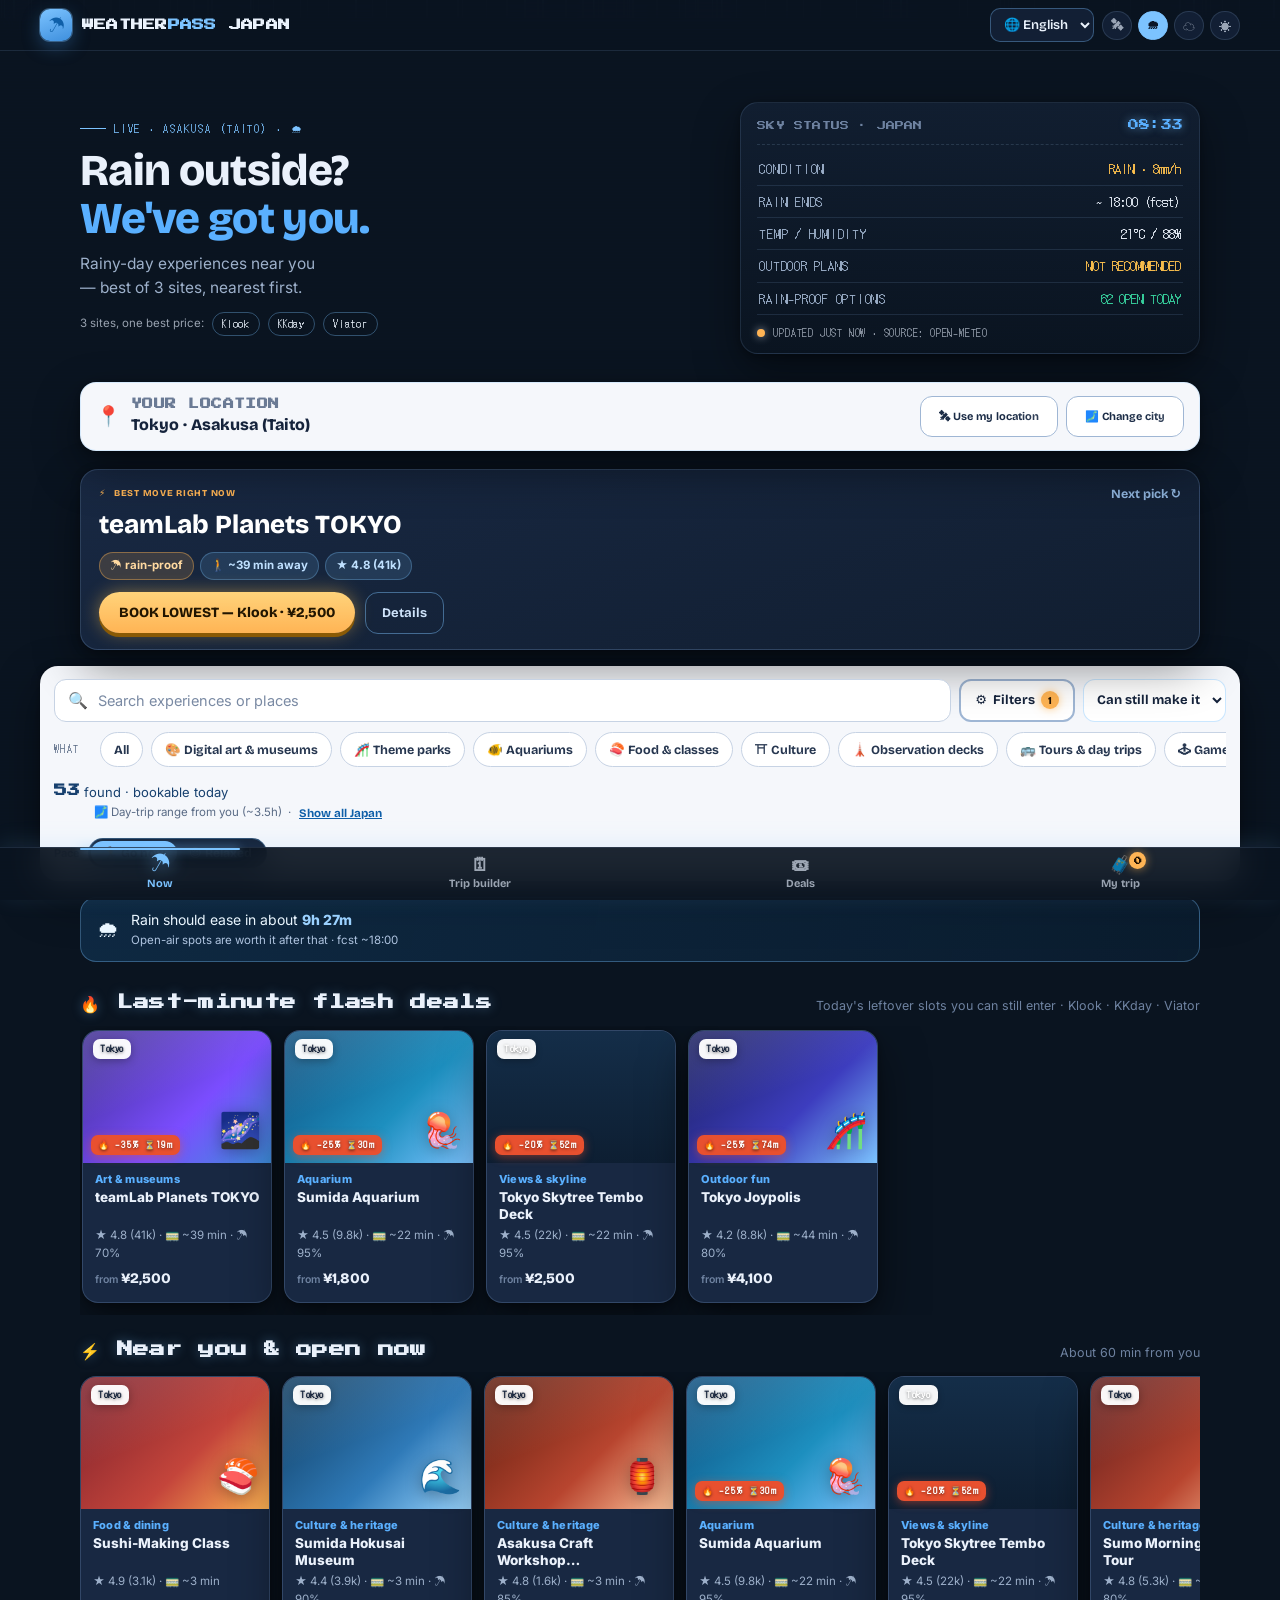
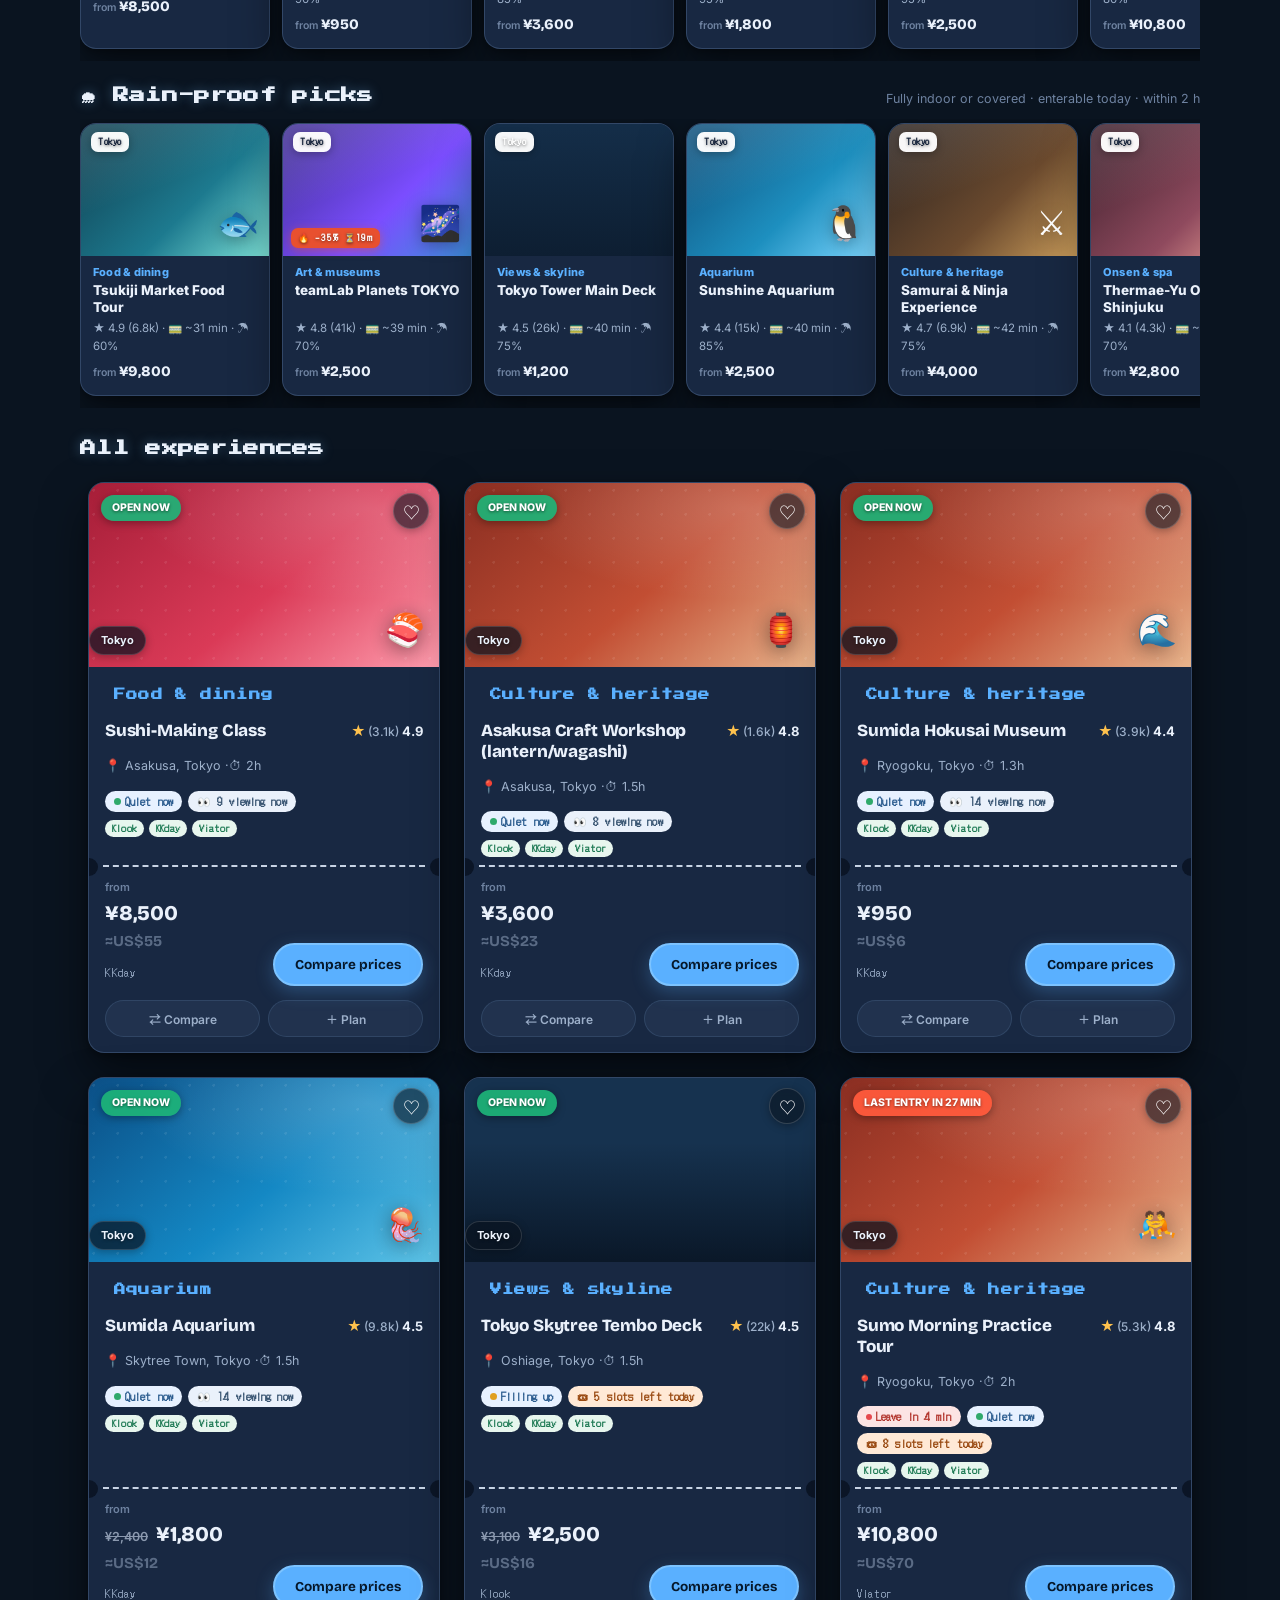
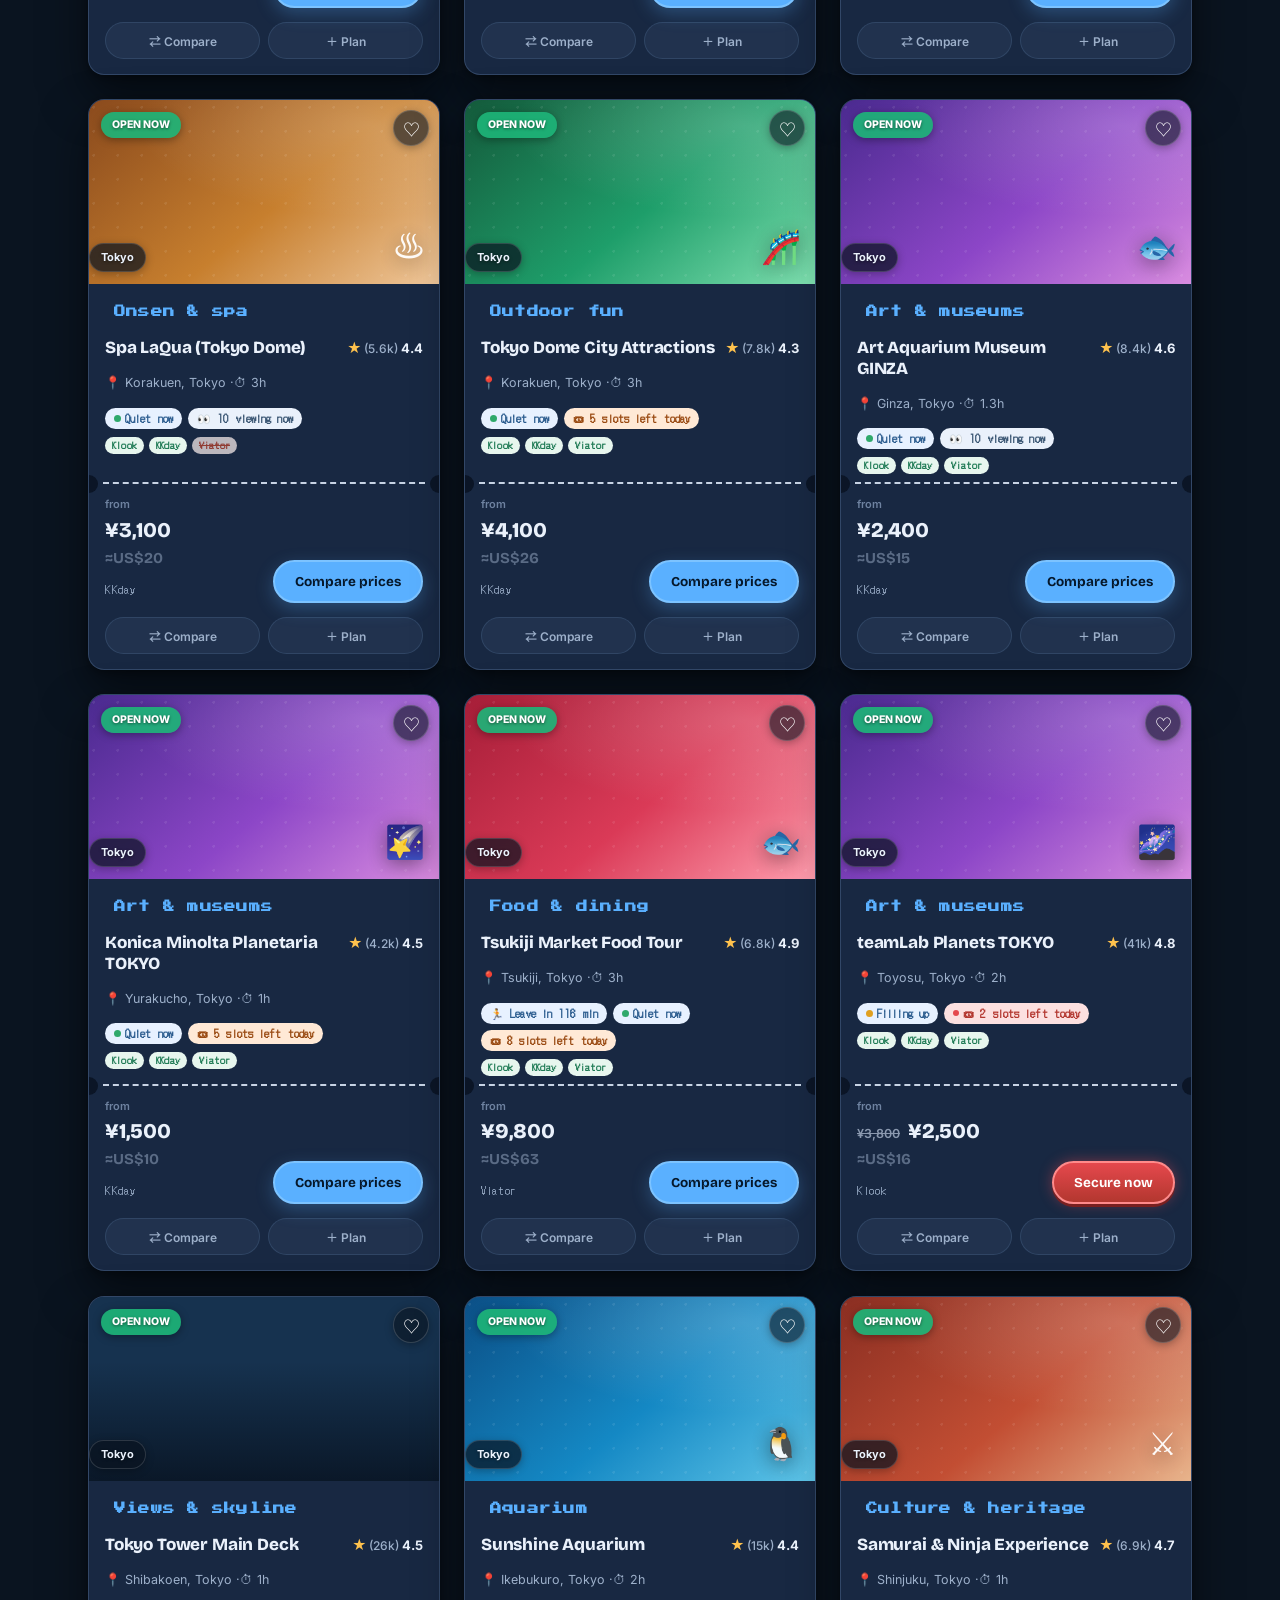
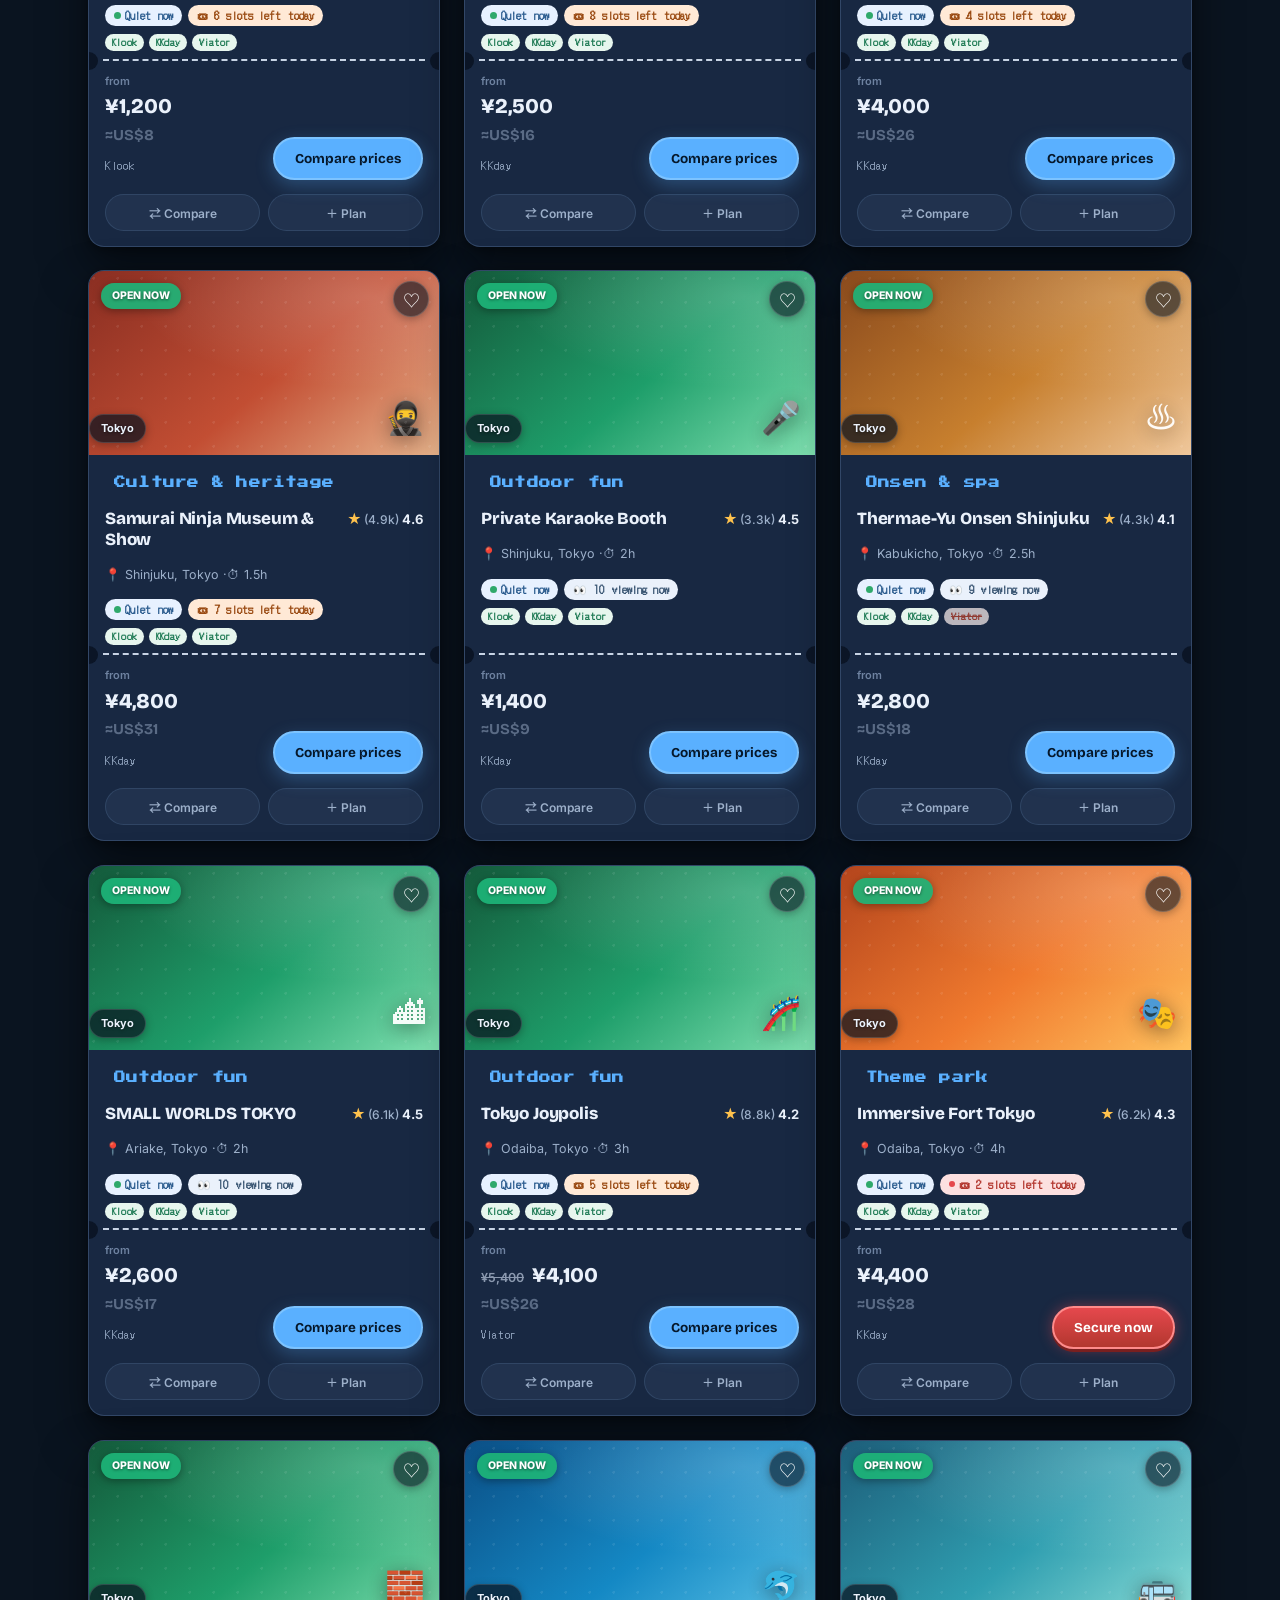
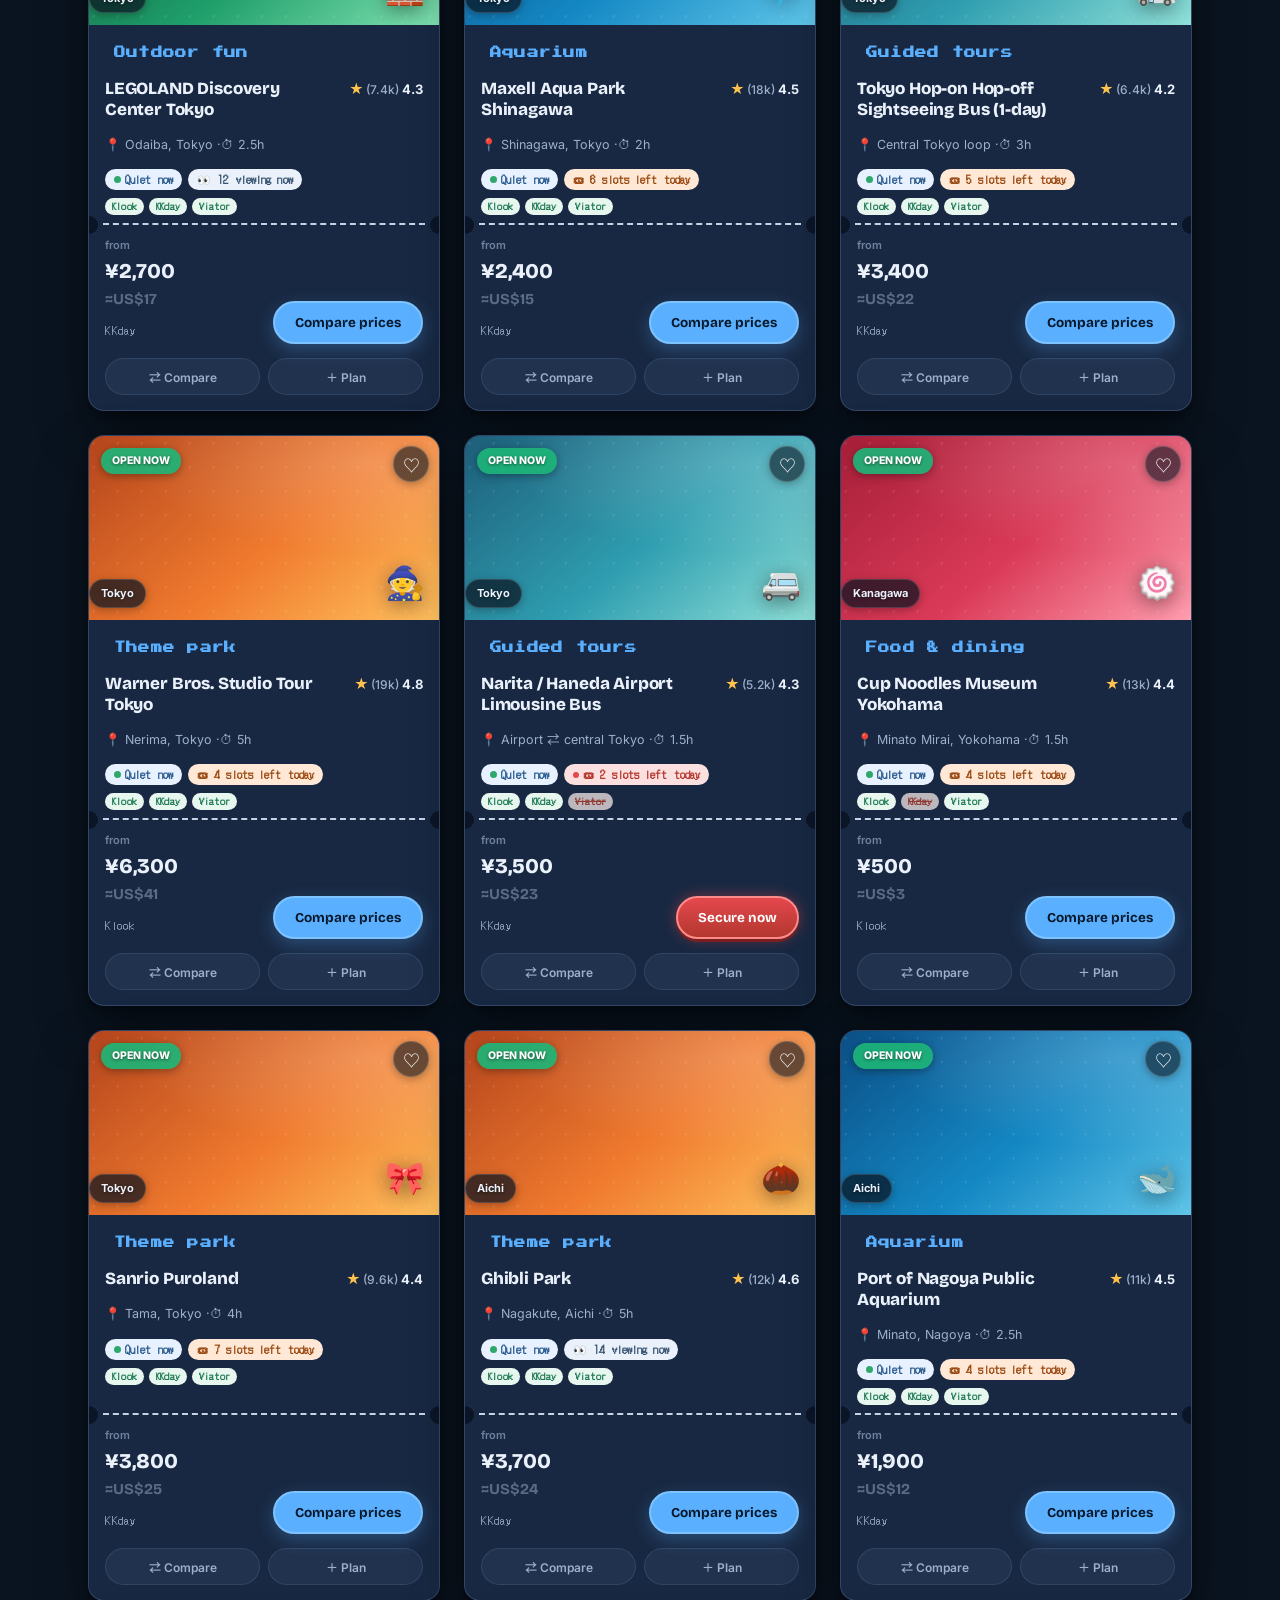
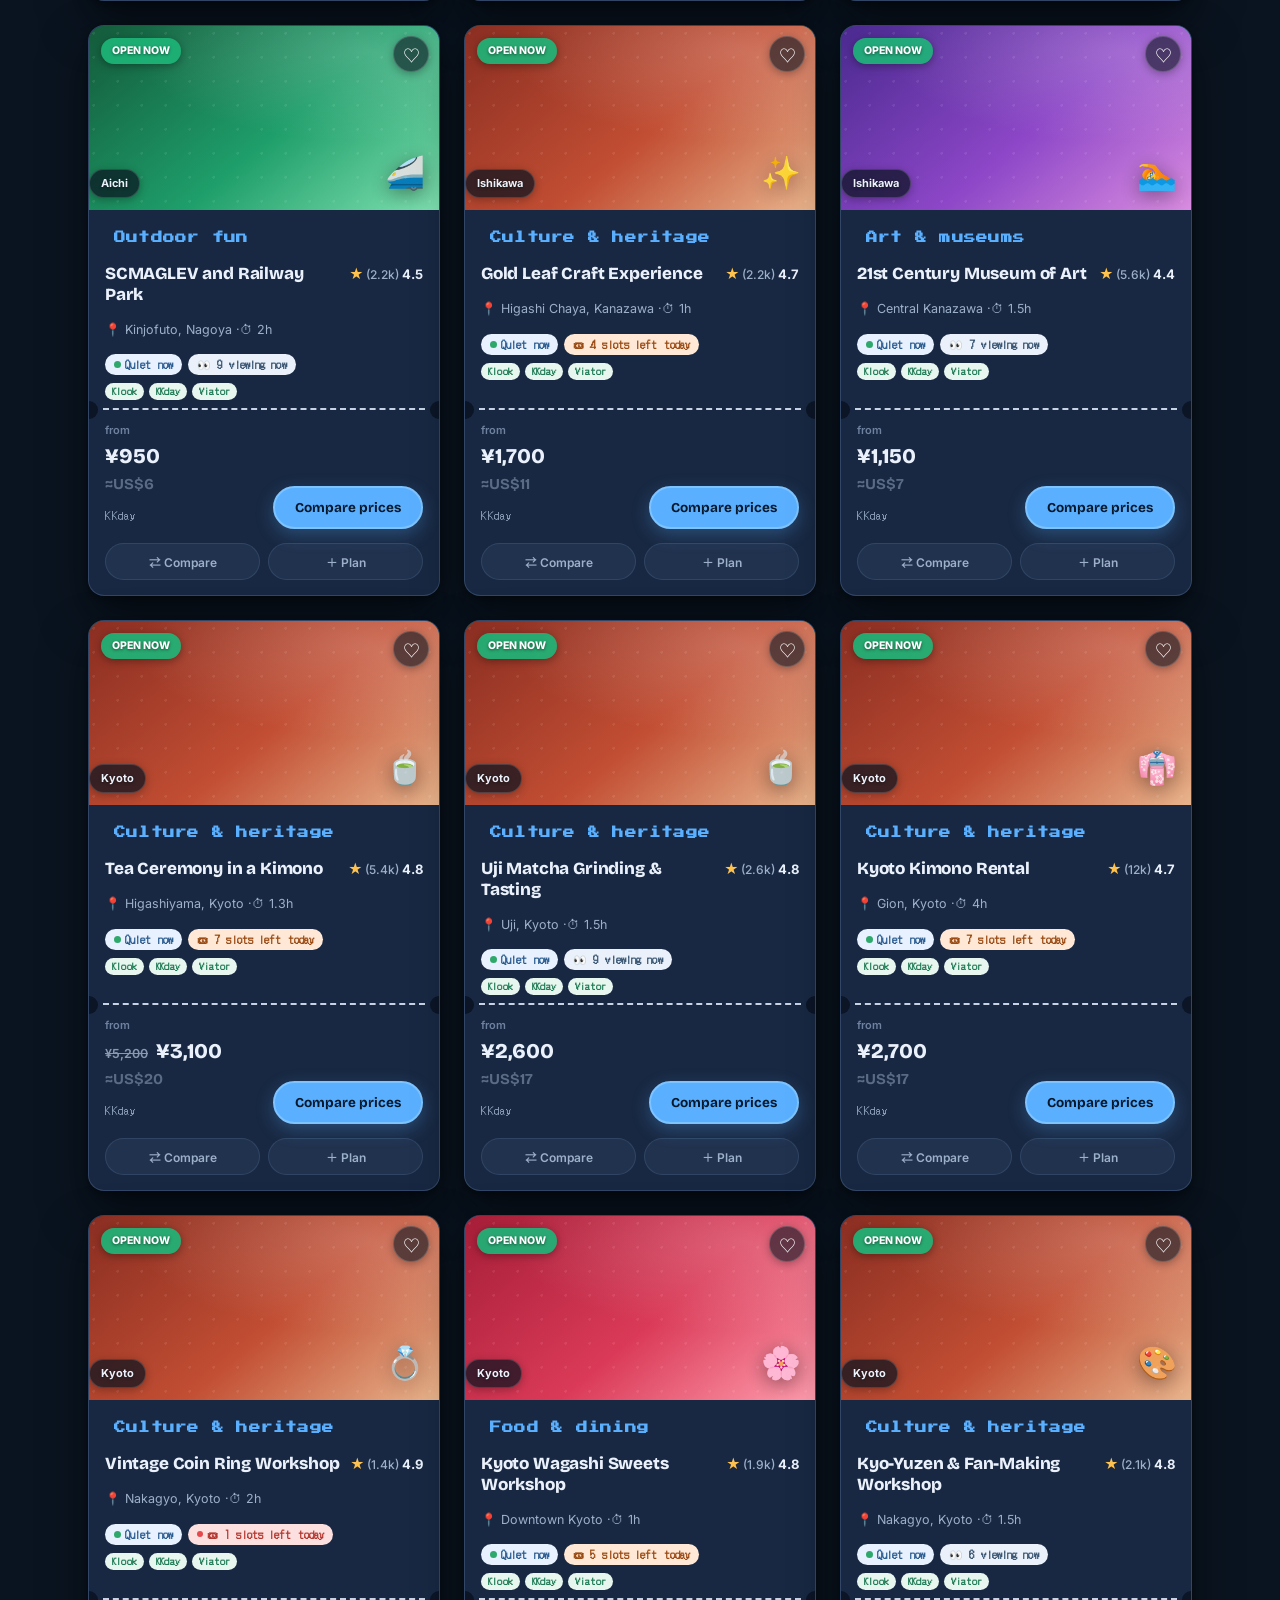
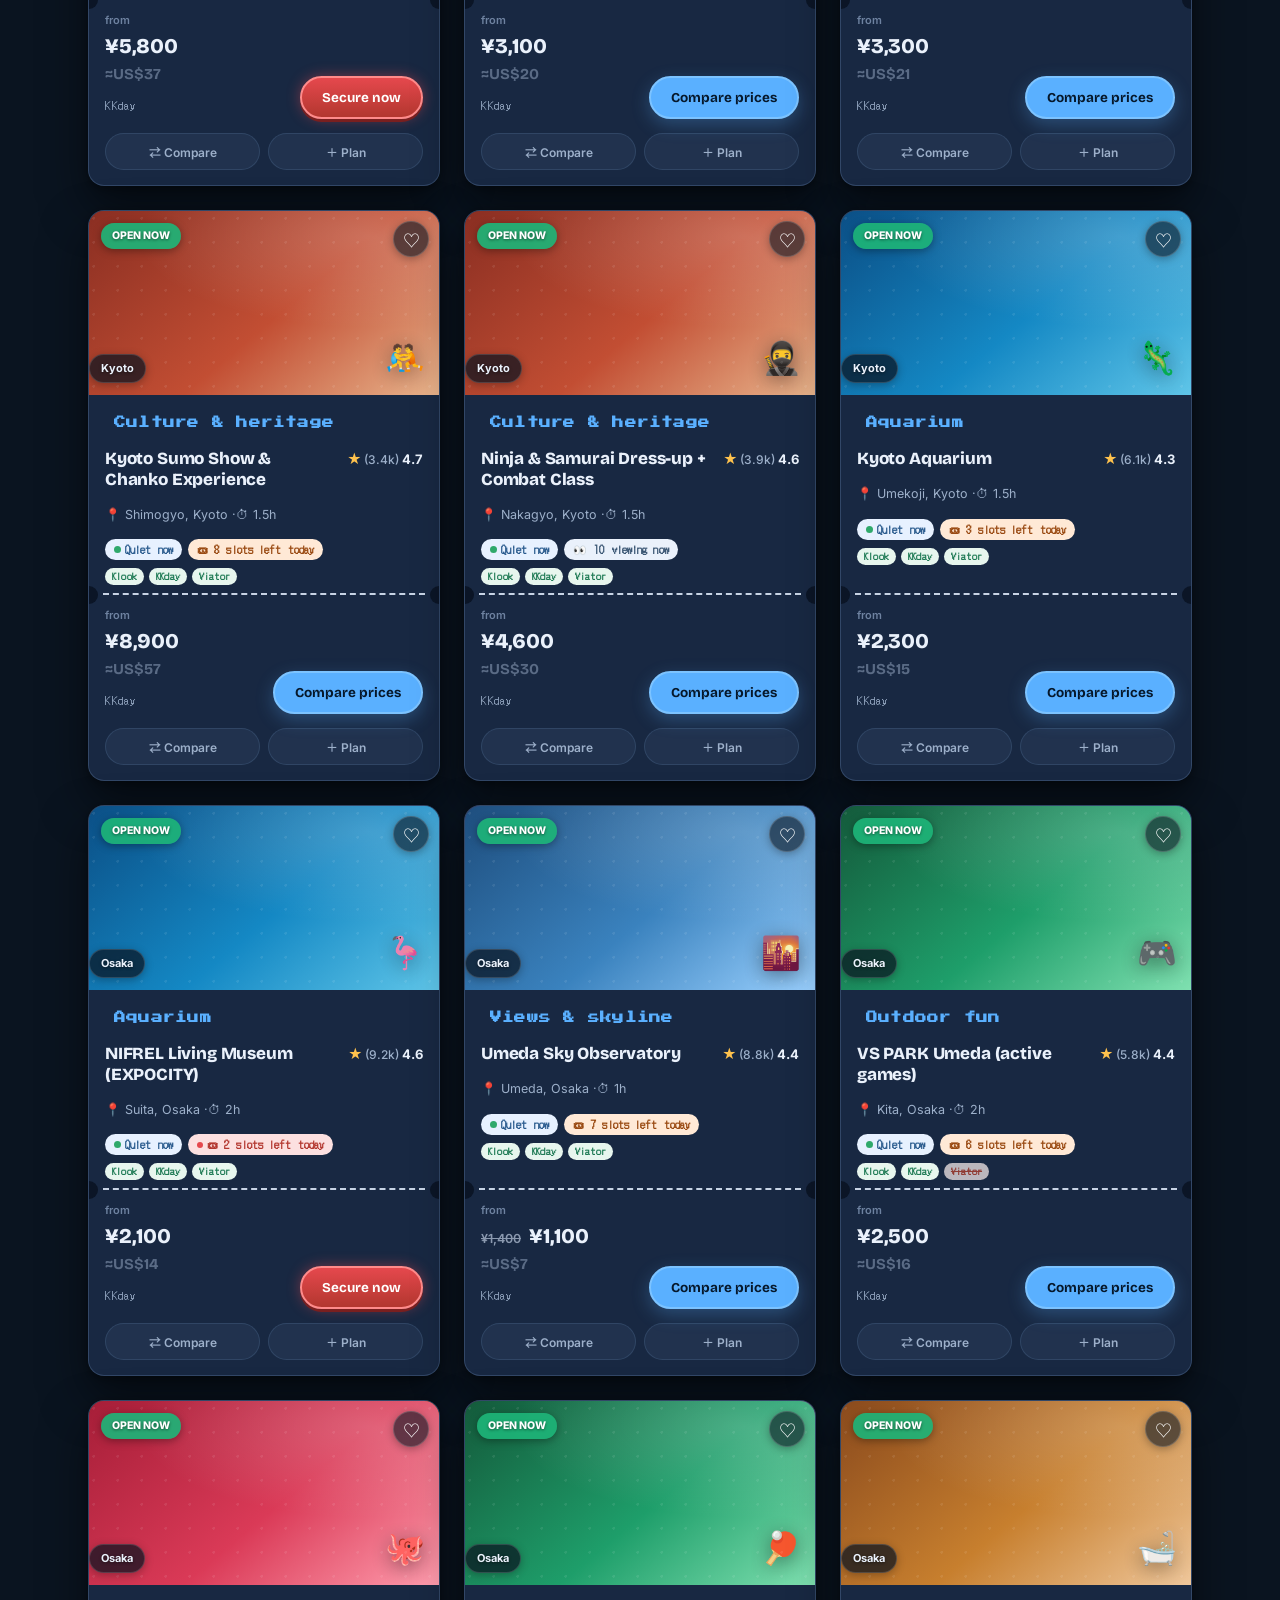
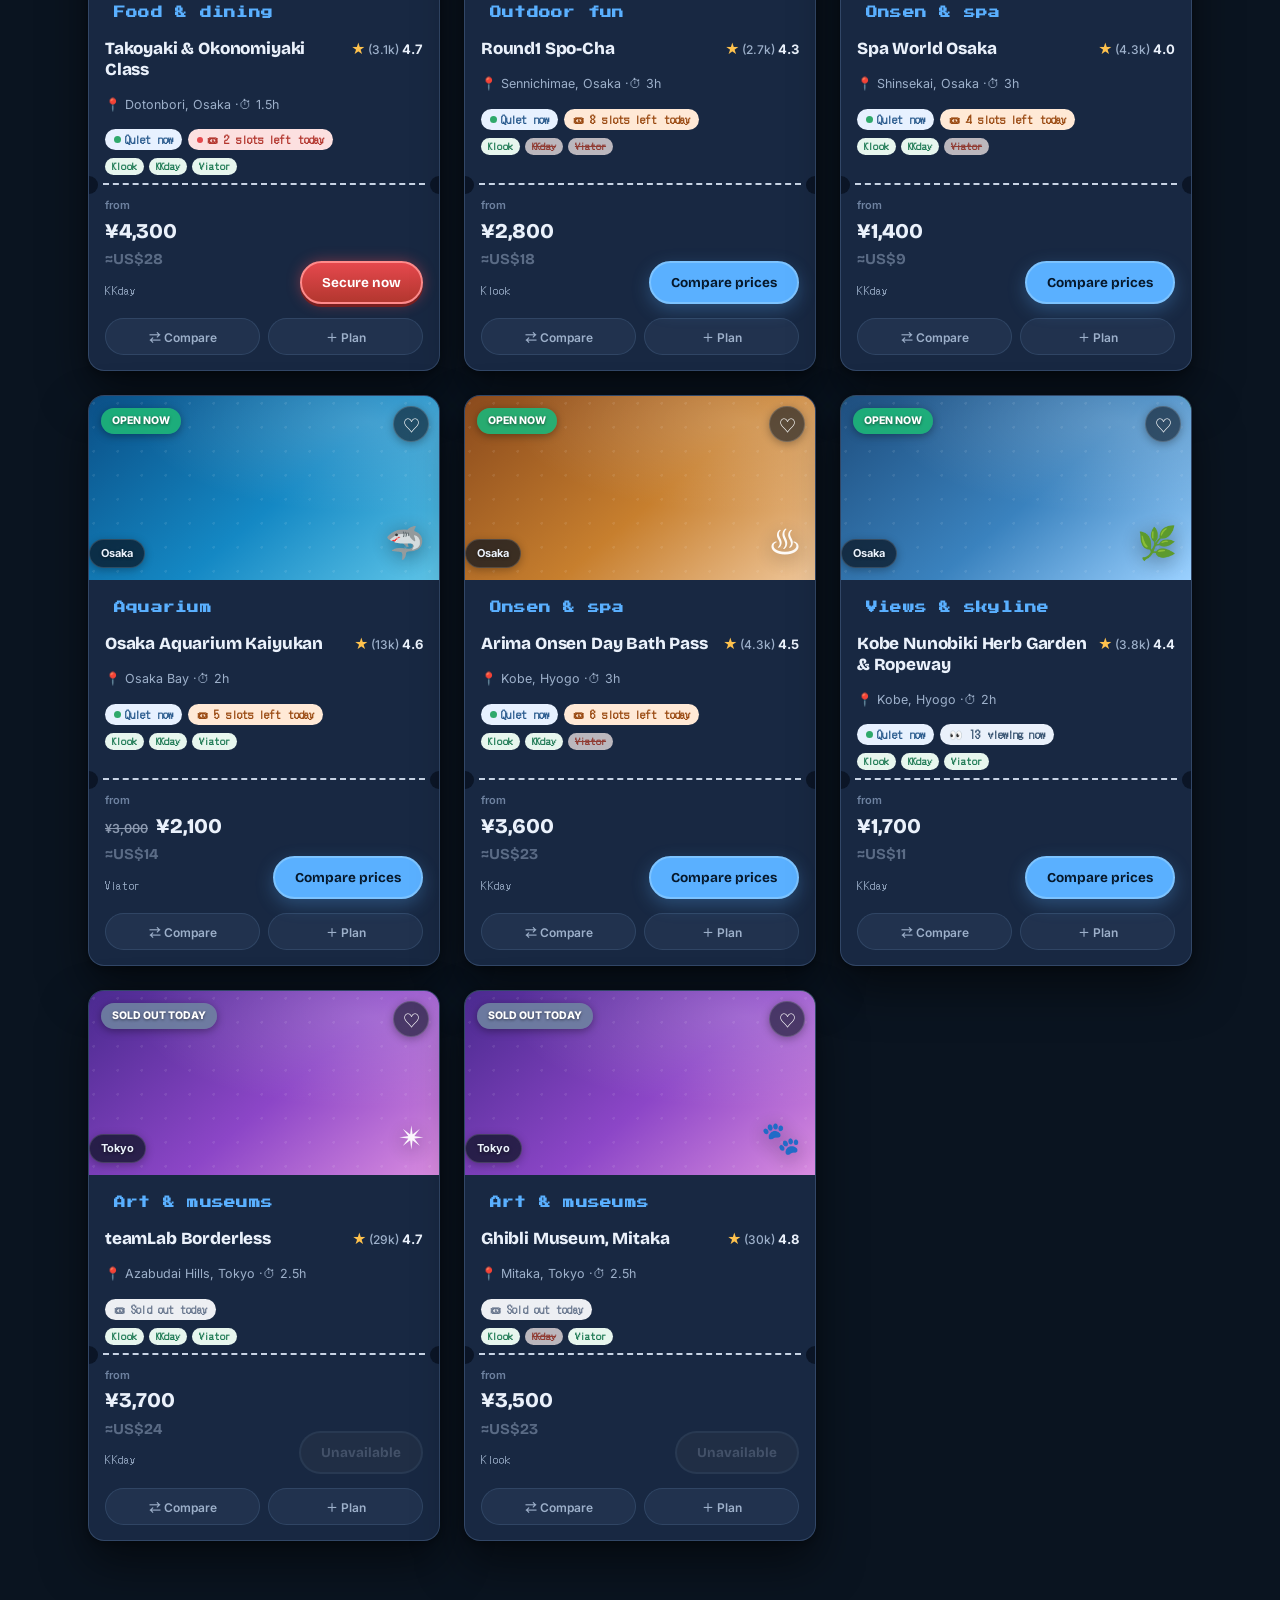
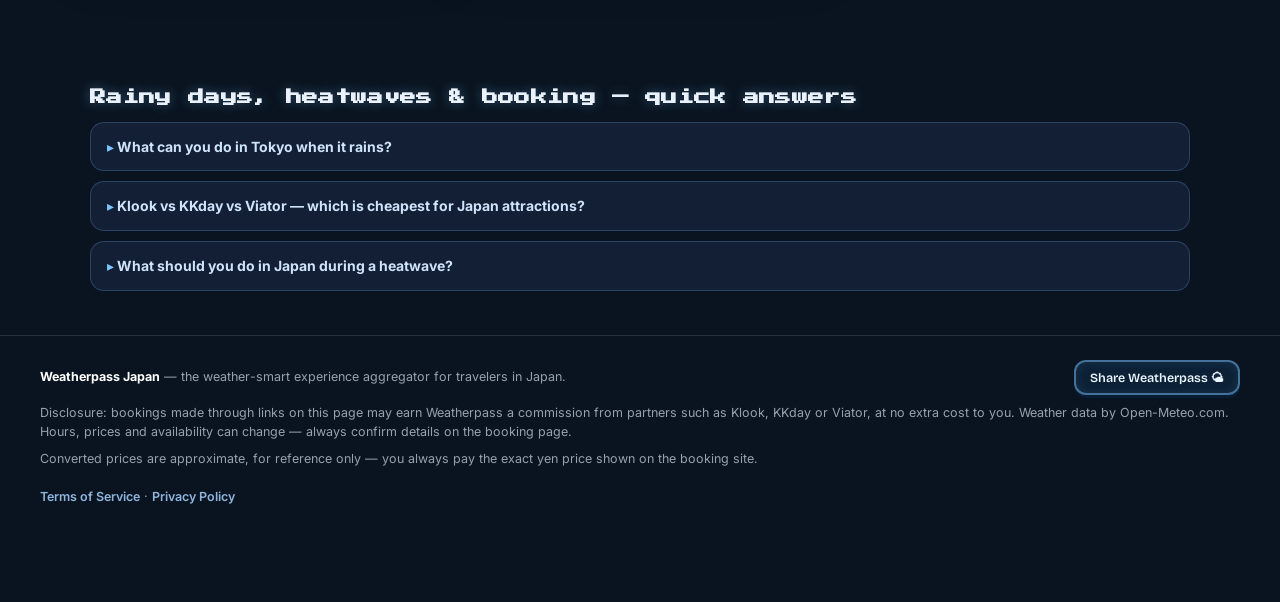
==== weatherpass-japan-production (1).html @ cf3bedd4 "Add files via upload" ====
<!DOCTYPE html>
<html lang="en">
<head>
<meta charset="UTF-8">
<meta name="viewport" content="width=device-width, initial-scale=1.0, viewport-fit=cover">
<title>WEATHERPASS JAPAN — Rainy Day & Indoor Activities in Japan, Best Price Near You</title>
<meta name="description" content="Raining in Tokyo? Heatwave in Osaka? WEATHERPASS reads the live sky and picks the plan: rain-proof museums, teamLab & aquariums when it pours, cool indoor escapes at 35°C, open-air icons under blue sky. Klook vs KKday vs Viator prices compared, sorted by how fast you can get there.">
<meta name="robots" content="index,follow,max-image-preview:large,max-snippet:-1">
<meta property="og:title" content="WEATHERPASS JAPAN — rain or shine, the best of Japan near you">
<meta property="og:description" content="Live weather picks your plan: rain-proof, sunny-day or heatwave-cool experiences near you, best price across Klook, KKday & Viator.">
<meta property="og:type" content="website">
<meta property="og:site_name" content="WEATHERPASS JAPAN">
<meta property="og:locale" content="en_US">
<meta property="og:locale:alternate" content="ja_JP">
<meta property="og:locale:alternate" content="zh_TW">
<meta property="og:locale:alternate" content="zh_CN">
<meta property="og:locale:alternate" content="ko_KR">
<!-- og:image: upload a 1200x630 cover to your host and uncomment:
<meta property="og:image" content="https://YOUR-DOMAIN/og-cover.png">
<meta property="og:image:width" content="1200"><meta property="og:image:height" content="630"> -->
<meta name="twitter:card" content="summary">
<meta name="twitter:title" content="WEATHERPASS JAPAN — rain or shine, the best of Japan near you">
<meta name="twitter:description" content="Live weather picks your plan. Rain-proof, heatwave-cool or open-air — best price across 3 booking sites, nearest first.">
<meta name="theme-color" content="#0B1526">
<link rel="preconnect" href="https://api.open-meteo.com" crossorigin>
<link rel="manifest" href='data:application/manifest+json,{"name":"WEATHERPASS JAPAN","short_name":"Weatherpass","display":"standalone","start_url":".","background_color":"%230B1526","theme_color":"%230B1526","icons":[{"src":"data:image/svg+xml,<svg xmlns=%27http://www.w3.org/2000/svg%27 viewBox=%270 0 100 100%27><rect width=%27100%27 height=%27100%27 rx=%2722%27 fill=%27%230B1526%27/><text x=%2750%27 y=%2768%27 font-size=%2758%27 text-anchor=%27middle%27>🌤</text></svg>","sizes":"any","type":"image/svg+xml"}]}'>
<link rel="icon" href="data:image/svg+xml,<svg xmlns='http://www.w3.org/2000/svg' viewBox='0 0 100 100'><text y='.9em' font-size='90'>🌤</text></svg>">
<link rel="preconnect" href="https://fonts.googleapis.com">
<link rel="preconnect" href="https://fonts.gstatic.com" crossorigin>
<link href="https://fonts.googleapis.com/css2?family=Bricolage+Grotesque:opsz,wght@12..96,400;12..96,600;12..96,700;12..96,800&family=Inter:wght@400;500;600;700&family=DotGothic16&family=Press+Start+2P&family=Noto+Sans+JP:wght@400;700&family=Noto+Sans+TC:wght@400;700&family=Noto+Sans+SC:wght@400;700&family=Noto+Sans+KR:wght@400;700&display=swap" rel="stylesheet">
<style>
:root{
  --ink:#0B1526; --ink-2:#121F34; --ink-3:#1A2A44;
  --paper:#F5F7FB; --rain:#7CC3FF; --rain-deep:#3E8FDD;
  --amber:#FFB454; --mist:rgba(232,241,255,.64);
  --line:rgba(163,196,236,.16); --ok:#5FD6A7; --radius:18px;
  --font-display:"Bricolage Grotesque","Noto Sans JP","Noto Sans TC","Noto Sans SC","Noto Sans KR",system-ui,sans-serif;
  --font-body:"Inter","Noto Sans JP","Noto Sans TC","Noto Sans SC","Noto Sans KR",system-ui,sans-serif;
  --font-board:"DotGothic16",monospace;
}
*{margin:0;padding:0;box-sizing:border-box}
html{scroll-behavior:smooth}
body{font-family:var(--font-body);background:var(--ink);color:#EAF2FC;line-height:1.55;-webkit-font-smoothing:antialiased;overflow-x:hidden}
::selection{background:var(--rain);color:var(--ink)}
a{color:inherit} button{font-family:inherit;cursor:pointer}
:focus-visible{outline:3px solid var(--rain);outline-offset:2px;border-radius:6px}

.topbar{position:sticky;top:0;z-index:60;display:flex;align-items:center;justify-content:space-between;gap:10px;padding:10px clamp(14px,4vw,40px);background:rgba(11,21,38,.85);backdrop-filter:blur(14px);border-bottom:1px solid var(--line)}
.logo{display:flex;align-items:center;gap:10px;text-decoration:none;flex:none}
.logo-mark{width:32px;height:32px;border-radius:10px;flex:none;background:linear-gradient(160deg,var(--rain),var(--rain-deep));display:grid;place-items:center;font-size:17px;box-shadow:0 0 0 1px rgba(124,195,255,.35),0 6px 18px rgba(62,143,221,.35)}
.logo-type{font-family:var(--font-display);font-weight:800;font-size:16px;letter-spacing:.02em;white-space:nowrap}
.logo-type span{color:var(--rain)}
.top-controls{display:flex;align-items:center;gap:8px;flex-wrap:wrap;justify-content:flex-end}
select{background:var(--ink-2);color:#EAF2FC;border:1px solid var(--line);border-radius:10px;padding:7px 9px;font-size:13px;font-weight:600;font-family:inherit;max-width:180px}
.wx-btn{border:1px solid var(--line);background:var(--ink-2);color:var(--mist);padding:6px 9px;border-radius:999px;font-size:13px;font-weight:600;transition:all .18s ease}
.wx-btn[aria-pressed="true"]{background:var(--rain);border-color:var(--rain);color:var(--ink)}
.wx-btn:hover{border-color:var(--rain)}
.demo-label{font-family:var(--font-board);font-size:9px;color:var(--mist);letter-spacing:.12em;text-transform:uppercase}

.hero{position:relative;padding:clamp(30px,5vw,58px) clamp(16px,4vw,40px) clamp(20px,3vw,36px);display:grid;grid-template-columns:minmax(0,1.15fr) minmax(0,.85fr);gap:clamp(24px,4vw,56px);align-items:center;max-width:1200px;margin:0 auto}
@media(max-width:900px){.hero{grid-template-columns:1fr}}
.rain-layer{position:fixed;inset:0;pointer-events:none;z-index:1;overflow:hidden;transition:opacity .8s ease}
.drop{position:absolute;top:-12vh;width:1.5px;height:14vh;background:linear-gradient(to bottom,transparent,rgba(139,197,255,.55));animation:fall linear infinite}
@keyframes fall{to{transform:translateY(115vh)}}
body[data-wx="cloudy"] .rain-layer{opacity:.18}
body[data-wx="clear"] .rain-layer{opacity:0}
@media(prefers-reduced-motion:reduce){.rain-layer{display:none}*{animation-duration:.001s!important;transition-duration:.001s!important}}
.hero-copy{position:relative;z-index:2}
.eyebrow{font-family:var(--font-board);font-size:12px;letter-spacing:.16em;color:var(--rain);text-transform:uppercase;display:flex;align-items:center;gap:8px;margin-bottom:14px}
.eyebrow::before{content:"";width:26px;height:1px;background:var(--rain)}
h1{font-family:var(--font-display);font-weight:800;font-size:clamp(28px,4.6vw,52px);line-height:1.08;letter-spacing:-.01em;margin-bottom:14px}
h1 .wet{color:var(--rain)}
.hero-sub{color:var(--mist);font-size:clamp(14px,1.5vw,17px);max-width:54ch;margin-bottom:18px}
.prov-strip{display:flex;align-items:center;gap:8px;flex-wrap:wrap;font-size:12px;color:var(--mist)}
.prov-pill{font-family:var(--font-board);font-size:10px;letter-spacing:.08em;border:1px solid var(--line);border-radius:999px;padding:4px 10px;color:#EAF2FC}
.prov-pill.hot{border-color:var(--amber);color:var(--amber)}

.board{position:relative;z-index:2;background:linear-gradient(180deg,var(--ink-2),#0D1830);border:1px solid var(--line);border-radius:var(--radius);padding:18px 18px 14px;box-shadow:0 24px 60px rgba(3,9,20,.6),inset 0 1px 0 rgba(163,196,236,.08)}
.board-head{display:flex;justify-content:space-between;align-items:center;padding-bottom:10px;border-bottom:1px dashed var(--line);margin-bottom:8px}
.board-title{font-family:var(--font-board);font-size:12px;letter-spacing:.18em;color:var(--mist)}
.board-clock{font-family:var(--font-board);font-size:16px;color:var(--rain)}
.board-row{display:flex;justify-content:space-between;align-items:baseline;gap:10px;font-family:var(--font-board);font-size:clamp(12px,1.3vw,14px);padding:8px 2px;border-bottom:1px solid rgba(163,196,236,.07);opacity:0;transform:translateY(6px);animation:rowIn .5s ease forwards}
.board-row:nth-child(2){animation-delay:.1s}.board-row:nth-child(3){animation-delay:.2s}
.board-row:nth-child(4){animation-delay:.3s}.board-row:nth-child(5){animation-delay:.4s}
@keyframes rowIn{to{opacity:1;transform:none}}
.board-row .k{color:var(--mist);letter-spacing:.06em}
.board-row .v{color:#fff;text-align:right}
.board-row .v.alert{color:var(--amber)} .board-row .v.good{color:var(--ok)}
.board-foot{margin-top:10px;font-family:var(--font-board);font-size:10px;color:var(--mist);letter-spacing:.08em;display:flex;align-items:center;gap:8px}
.blink{width:8px;height:8px;border-radius:50%;background:var(--amber);animation:blink 1.4s steps(2) infinite;flex:none}
body[data-wx="clear"] .blink{background:var(--ok)}
@keyframes blink{50%{opacity:.15}}

.locbar{position:relative;z-index:2;max-width:1200px;margin:0 auto;padding:0 clamp(16px,4vw,40px) 6px}
.locbar-inner{border:1px solid var(--line);border-radius:var(--radius);background:rgba(18,31,52,.6);padding:12px 14px;display:flex;flex-wrap:wrap;align-items:center;gap:10px}
.loc-current{display:flex;align-items:center;gap:10px;flex:1;min-width:220px}
.loc-pin{font-size:20px}
.loc-txt .lbl{font-family:var(--font-board);font-size:10px;letter-spacing:.14em;color:var(--mist);text-transform:uppercase}
.loc-txt .val{font-family:var(--font-display);font-weight:700;font-size:16px}
.loc-btns{display:flex;gap:8px;flex-wrap:wrap}
.chip{flex:none;border:1px solid var(--line);background:var(--ink-2);color:var(--mist);padding:8px 14px;border-radius:999px;font-size:13px;font-weight:600;transition:all .15s ease;max-width:100%;overflow:hidden;text-overflow:ellipsis;white-space:nowrap}
.chip:hover{border-color:var(--rain)}
.chip[aria-pressed="true"]{background:var(--rain);border-color:var(--rain);color:var(--ink)}
.chip.gps[aria-pressed="true"]{background:var(--ok);border-color:var(--ok);color:#07301F}
.chip.time[aria-pressed="true"],.chip.wxonly[aria-pressed="true"]{background:var(--amber);border-color:var(--amber);color:#231303}
.chip.heart[aria-pressed="true"]{background:#FF6B8A;border-color:#FF6B8A;color:#fff}
.chip.open-loc{background:var(--rain);border-color:var(--rain);color:var(--ink)}

.filters{position:static;background:transparent;border-bottom:none;padding:10px clamp(16px,4vw,40px) 2px}
.filters-inner{max-width:1200px;margin:0 auto;display:flex;flex-direction:column;gap:8px}
.searchbar{display:flex;align-items:center;gap:10px;background:var(--ink-2);border:1px solid var(--line);border-radius:14px;padding:10px 14px}
.searchbar:focus-within{border-color:var(--rain)}
.searchbar input{flex:1;background:none;border:none;outline:none;color:#EAF2FC;font-size:14.5px;font-family:inherit}
.searchbar input::placeholder{color:var(--mist)}
.chip-row{display:flex;gap:8px;overflow-x:auto;scrollbar-width:none;padding-bottom:2px}
.chip-row::-webkit-scrollbar{display:none}
.chip-set-label{font-family:var(--font-board);font-size:10px;letter-spacing:.14em;color:var(--mist);text-transform:uppercase;flex:none;align-self:center;margin-right:2px;min-width:36px}
.filters-meta{display:flex;justify-content:space-between;align-items:center;gap:10px;flex-wrap:wrap}
.result-count{font-size:13px;color:var(--mist)}
.result-count strong{color:#fff}
.meta-selects{display:flex;gap:10px;align-items:center;flex-wrap:wrap}

/* shelves (GetYourGuide-style rows) */
.shelves{position:relative;z-index:2;max-width:1200px;margin:0 auto;padding:20px clamp(16px,4vw,40px) 0}
.shelf{margin-bottom:22px}
.shelf-head{display:flex;align-items:baseline;justify-content:space-between;margin-bottom:10px}
.shelf-head h2{font-family:var(--font-display);font-weight:800;font-size:clamp(17px,2.2vw,22px)}
.shelf-head .sub{font-size:12.5px;color:var(--mist)}
.shelf-row{display:flex;gap:12px;overflow-x:auto;padding:4px 2px 12px;scrollbar-width:thin;scroll-snap-type:x mandatory}
.scard{scroll-snap-align:start;flex:0 0 205px;background:var(--paper);color:#15233B;border-radius:14px;overflow:hidden;box-shadow:0 10px 26px rgba(3,9,20,.45);cursor:pointer;transition:transform .16s ease}
.scard:hover{transform:translateY(-3px)}
.scard-art{height:86px;position:relative;display:flex;align-items:flex-start;justify-content:space-between;padding:8px 10px;color:#fff}
.scard-art .glyph{font-size:34px;filter:drop-shadow(0 3px 8px rgba(0,0,0,.3));position:absolute;right:10px;bottom:6px}
.scard-body{padding:10px 12px 12px}
.scard-name{font-weight:700;font-size:13.5px;line-height:1.25;display:-webkit-box;-webkit-line-clamp:2;-webkit-box-orient:vertical;overflow:hidden;min-height:34px}
.scard-meta{font-size:11.5px;color:#5A6B85;margin-top:4px}
.scard-price{font-family:var(--font-display);font-weight:800;font-size:14.5px;margin-top:5px}
.scard-price .fr{font-family:var(--font-body);font-weight:600;font-size:10.5px;color:#5A6B85;margin-right:3px}

.deck-head{max-width:1200px;margin:0 auto;position:relative;z-index:2;padding:6px clamp(16px,4vw,40px) 0}
.deck-head h2{font-family:var(--font-display);font-weight:800;font-size:clamp(18px,2.3vw,23px)}
.deck{position:relative;z-index:2;max-width:1200px;margin:0 auto;padding:16px clamp(16px,4vw,40px) 20px;display:grid;grid-template-columns:repeat(auto-fill,minmax(min(100%,310px),1fr));gap:20px}
.pass{background:var(--paper);color:#15233B;border-radius:16px;overflow:hidden;display:flex;flex-direction:column;box-shadow:0 14px 40px rgba(3,9,20,.5);transition:transform .18s ease,box-shadow .18s ease;position:relative}
.pass:hover{transform:translateY(-4px);box-shadow:0 22px 52px rgba(3,9,20,.65)}
.pass.comparing{outline:3px solid var(--rain)}
.pass-art{height:118px;position:relative;display:flex;align-items:flex-end;padding:12px 14px;color:#fff;cursor:pointer}
.pass-art .glyph{position:absolute;right:14px;top:26px;font-size:44px;opacity:.92;filter:drop-shadow(0 4px 10px rgba(0,0,0,.3))}
.pass-art .pref-tag{position:absolute;left:14px;top:10px;font-family:var(--font-board);font-size:10px;letter-spacing:.12em;background:rgba(255,255,255,.92);color:#15233B;padding:4px 9px;border-radius:6px}
.heart{position:absolute;right:10px;top:8px;width:32px;height:32px;border-radius:50%;border:none;background:rgba(255,255,255,.92);font-size:15px;display:grid;place-items:center;transition:transform .14s ease;z-index:2}
.heart:hover{transform:scale(1.1)}
.heart.on{background:#FF6B8A;color:#fff}
.badges{display:flex;gap:6px;flex-wrap:wrap}
.badge{font-family:var(--font-board);font-size:10px;letter-spacing:.08em;background:rgba(9,16,30,.72);color:#fff;padding:4px 8px;border-radius:6px;backdrop-filter:blur(4px)}
.badge.now{background:var(--ok);color:#07301F}
.badge.hurry{background:var(--amber);color:#3A2102}
.badge.soldout{background:#B44;color:#fff}
.badge.bs{background:var(--amber);color:#3A2102}
.badge.dry{background:#7887A0;color:#fff}
.pass-body{padding:14px 14px 10px;display:flex;flex-direction:column;gap:7px;flex:1}
.pass-top{display:flex;justify-content:space-between;gap:10px;align-items:flex-start;cursor:pointer}
.pass-name{font-family:var(--font-display);font-weight:700;font-size:17px;line-height:1.22}
.pass-alt{font-size:11.5px;color:#7887A0;margin-top:2px}
.rate{flex:none;font-size:12.5px;font-weight:700;color:#0F5FA8;background:#E3F0FD;border-radius:8px;padding:3px 8px;white-space:nowrap}
.rate .rv{font-weight:600;color:#4677A6}
.pass-meta{display:flex;flex-wrap:wrap;gap:5px 13px;font-size:12.5px;color:#5A6B85}
.pass-desc{font-size:13.5px;color:#3C4C66}
.fc-line{font-size:12px;color:#1E7A54;font-weight:600}
.perf{position:relative;border-top:2px dashed #C7D3E4;margin:4px 14px 0}
.perf::before,.perf::after{content:"";position:absolute;top:-9px;width:18px;height:18px;border-radius:50%;background:var(--ink)}
.perf::before{left:-23px}.perf::after{right:-23px}
.pass-stub{display:flex;align-items:center;justify-content:space-between;gap:10px;padding:10px 14px 6px}
.stub-price .fr{font-size:11px;color:#5A6B85;display:block}
.stub-price .p{font-family:var(--font-display);font-weight:800;font-size:19px}
.stub-price .pv{font-family:var(--font-board);font-size:9px;letter-spacing:.06em;color:#5A6B85}
.book{display:inline-flex;align-items:center;gap:6px;background:var(--amber);color:#231303;border:none;text-decoration:none;font-weight:700;font-size:13px;padding:10px 15px;border-radius:12px;transition:transform .14s ease,background .14s ease;cursor:pointer}
.book:hover{transform:translateY(-1px);background:#FFC272}
.book.disabled{background:#D7DEE9;color:#8B99AF;pointer-events:none}
.pass-actions{display:flex;gap:8px;padding:4px 14px 14px}
.mini-btn{flex:1;border:1.5px solid #C7D3E4;background:#fff;color:#3C4C66;font-weight:700;font-size:12.5px;padding:8px 6px;border-radius:10px;transition:all .14s ease}
.mini-btn:hover{border-color:var(--rain-deep);color:#0F5FA8}
.mini-btn.active{background:#0F5FA8;border-color:#0F5FA8;color:#fff}
.mini-btn.plan.active{background:#1E7A54;border-color:#1E7A54}
.empty{grid-column:1/-1;text-align:center;padding:60px 20px;color:var(--mist);border:1px dashed var(--line);border-radius:var(--radius)}
.empty strong{color:#fff}

.tray{position:fixed;left:50%;bottom:16px;transform:translate(-50%,160px);visibility:hidden;pointer-events:none;z-index:80;background:#fff;color:var(--ink);border-radius:999px;box-shadow:0 16px 44px rgba(0,0,0,.5);padding:10px 10px 10px 20px;display:flex;align-items:center;gap:14px;transition:transform .3s ease;max-width:calc(100vw - 24px)}
.tray.show{transform:translate(-50%,0);visibility:visible;pointer-events:auto}
.tray{transition:transform .3s ease,visibility 0s linear .3s}
.tray.show{transition:transform .3s ease,visibility 0s}
.tray-label{font-weight:700;font-size:14px;white-space:nowrap}
.tray-btn{background:var(--ink);color:#fff;border:none;font-weight:700;font-size:13.5px;padding:10px 18px;border-radius:999px}
.tray-clear{background:none;border:none;color:#5A6B85;font-weight:600;font-size:13px}

.modal{position:fixed;inset:0;z-index:90;background:rgba(5,10,20,.7);backdrop-filter:blur(6px);display:none;align-items:flex-end;justify-content:center;padding:0}
.modal.open{display:flex}
@media(min-width:760px){.modal{align-items:center;padding:24px}}
.sheet{background:var(--paper);color:#15233B;width:100%;max-width:860px;max-height:88vh;max-height:88dvh;overflow:auto;border-radius:22px 22px 0 0;padding:22px}
@media(min-width:760px){.sheet{border-radius:22px}}
.sheet-head{display:flex;justify-content:space-between;align-items:center;margin-bottom:14px}
.sheet-head h2{font-family:var(--font-display);font-size:20px;font-weight:800}
.x{border:none;background:#E8EDF5;width:34px;height:34px;border-radius:50%;font-size:16px;font-weight:700;flex:none}
table.cmp{width:100%;border-collapse:collapse;font-size:13.5px}
.cmp th,.cmp td{padding:10px 8px;border-bottom:1px solid #DCE4F0;text-align:left;vertical-align:top}
.cmp th:first-child{width:110px;color:#5A6B85;font-family:var(--font-board);font-size:10px;letter-spacing:.1em;text-transform:uppercase;font-weight:400}
.cmp td .nm{font-family:var(--font-display);font-weight:700;font-size:15px}
.cmp .best{background:#E7F6EE;border-radius:8px}
.cmp .bookrow td{border:none;padding-top:14px}

/* detail sheet */
.d-art{height:150px;border-radius:16px;position:relative;display:flex;align-items:flex-end;padding:14px;color:#fff;margin-bottom:14px}
.d-art .glyph{position:absolute;right:18px;top:14px;font-size:64px;filter:drop-shadow(0 6px 14px rgba(0,0,0,.35))}
.d-title{font-family:var(--font-display);font-weight:800;font-size:22px;line-height:1.15}
.d-alt{font-size:12.5px;color:#7887A0;margin-top:2px}
.d-rate{display:flex;align-items:center;gap:10px;margin:8px 0;font-size:13.5px;color:#3C4C66;flex-wrap:wrap}
.d-meta{display:flex;flex-wrap:wrap;gap:8px;margin:8px 0 12px}
.d-meta span{font-size:12.5px;background:#E8EDF5;border-radius:999px;padding:6px 12px;color:#3C4C66;font-weight:600}
.d-desc{font-size:14.5px;color:#26364F;margin-bottom:14px}
.prov-title{font-family:var(--font-board);font-size:11px;letter-spacing:.14em;color:#5A6B85;text-transform:uppercase;margin:14px 0 8px;display:flex;align-items:center;gap:8px}
.prov-title::after{content:"";flex:1;height:1px;background:#DCE4F0}
.prov-row{display:flex;align-items:center;justify-content:space-between;gap:10px;border:1.5px solid #DCE4F0;border-radius:14px;padding:12px 14px;margin-bottom:8px;flex-wrap:wrap}
.prov-row.best{border-color:#5FD6A7;background:#F2FBF6}
.prov-name{font-family:var(--font-display);font-weight:800;font-size:15px;display:flex;align-items:center;gap:8px;flex-wrap:wrap}
.tag{font-family:var(--font-board);font-size:9px;letter-spacing:.08em;border-radius:6px;padding:3px 7px}
.tag.best{background:#5FD6A7;color:#07301F}
.tag.reco{background:#E3F0FD;color:#0F5FA8}
.prov-price{font-family:var(--font-display);font-weight:800;font-size:17px}
.prov-na{color:#8B99AF;font-size:13px;font-weight:600}
.d-actions{display:flex;gap:8px;margin-top:14px}

.plan-fab{position:fixed;right:16px;bottom:16px;z-index:80;background:var(--amber);color:#231303;border:none;border-radius:999px;font-weight:800;font-size:14px;padding:14px 20px;box-shadow:0 12px 34px rgba(255,180,84,.4);display:flex;align-items:center;gap:8px;transition:transform .18s ease}
.plan-fab:hover{transform:translateY(-2px)}
.plan-count{background:#231303;color:var(--amber);border-radius:50%;min-width:22px;height:22px;display:grid;place-items:center;font-size:12px}
.plan-item{display:flex;justify-content:space-between;align-items:center;gap:10px;padding:11px 0;border-bottom:1px solid #DCE4F0}
.plan-item .n{font-weight:700;font-size:14.5px}
.plan-item .s{font-size:12px;color:#5A6B85}
.plan-item button{border:none;background:#F0E3E3;color:#A33;border-radius:8px;padding:6px 10px;font-weight:700;font-size:12px}
.plan-total{display:flex;justify-content:space-between;font-family:var(--font-display);font-weight:800;font-size:17px;padding:14px 0 6px}
.plan-actions{display:flex;gap:10px;margin-top:10px;flex-wrap:wrap}
.plan-actions .btn-primary{box-shadow:none}
.plan-empty{color:#5A6B85;font-size:14px;padding:20px 0;text-align:center}
.btn-primary{display:inline-flex;align-items:center;gap:8px;background:var(--amber);color:#231303;border:none;font-weight:700;font-size:14.5px;padding:13px 22px;border-radius:999px;box-shadow:0 8px 26px rgba(255,180,84,.28);transition:transform .16s ease;text-decoration:none;cursor:pointer}
.btn-primary:hover{transform:translateY(-2px)}
.btn-ghost{display:inline-flex;align-items:center;gap:8px;background:transparent;color:var(--mist);border:1px solid var(--line);font-weight:600;font-size:13.5px;padding:12px 18px;border-radius:999px;transition:all .16s ease;cursor:pointer}
.btn-ghost:hover{border-color:var(--rain);color:#fff}

.gps-row{display:flex;align-items:center;gap:10px;background:#E9F3E9;border:1.5px solid #BBDCC4;border-radius:14px;padding:12px 14px;margin-bottom:16px;width:100%;font-weight:700;font-size:14px;color:#1E5C3A;justify-content:center;cursor:pointer}
.gps-row:hover{background:#DEEFDF}
.region{margin-bottom:16px}
.region h3{font-family:var(--font-board);font-size:11px;letter-spacing:.16em;color:#5A6B85;text-transform:uppercase;margin-bottom:8px;display:flex;align-items:center;gap:8px}
.region h3::after{content:"";flex:1;height:1px;background:#DCE4F0}
.city-grid{display:grid;grid-template-columns:repeat(auto-fill,minmax(min(100%,150px),1fr));gap:8px}
.city-btn{border:1.5px solid #C7D3E4;background:#fff;border-radius:12px;padding:11px 10px;font-weight:700;font-size:13.5px;color:#26364F;text-align:left;transition:all .14s ease;display:flex;flex-direction:column;gap:2px}
.city-btn .pref{font-size:10.5px;font-weight:600;color:#7887A0}
.city-btn:hover{border-color:var(--rain-deep)}
.city-btn.on{background:#0F5FA8;border-color:#0F5FA8;color:#fff}
.city-btn.on .pref{color:#B9D8F5}

.how{max-width:1200px;margin:0 auto;position:relative;z-index:2;padding:32px clamp(16px,4vw,40px) 10px;display:grid;grid-template-columns:repeat(auto-fit,minmax(min(100%,240px),1fr));gap:16px}
.how-card{border:1px solid var(--line);border-radius:var(--radius);padding:18px;background:rgba(18,31,52,.6)}
.how-card .k{font-family:var(--font-board);font-size:11px;letter-spacing:.14em;color:var(--rain);margin-bottom:8px;text-transform:uppercase}
.how-card p{font-size:14px;color:var(--mist)}
.share-strip{max-width:1200px;margin:24px auto 0;position:relative;z-index:2;padding:0 clamp(16px,4vw,40px)}
.share-inner{border:1px solid var(--line);border-radius:var(--radius);background:linear-gradient(120deg,rgba(124,195,255,.12),rgba(255,180,84,.08));padding:24px;display:flex;flex-wrap:wrap;align-items:center;justify-content:space-between;gap:16px}
.share-inner h2{font-family:var(--font-display);font-weight:700;font-size:clamp(18px,2.3vw,23px)}
.share-inner p{color:var(--mist);font-size:14px;max-width:48ch}
footer{position:relative;z-index:2;margin-top:44px;border-top:1px solid var(--line);padding:24px clamp(16px,4vw,40px) 90px;color:var(--mist);font-size:12.5px}
.foot-inner{max-width:1200px;margin:0 auto;display:flex;flex-direction:column;gap:8px}
.toast{position:fixed;left:50%;bottom:80px;transform:translate(-50%,20px);background:#fff;color:var(--ink);font-weight:600;font-size:14px;padding:12px 20px;border-radius:999px;box-shadow:0 12px 32px rgba(0,0,0,.4);opacity:0;pointer-events:none;transition:all .25s ease;z-index:99;max-width:88vw;text-align:center}
.toast.show{opacity:1;transform:translate(-50%,0)}

/* ===== v5: tab bar ===== */
.tabbar{position:fixed;left:0;right:0;bottom:0;z-index:85;display:flex;background:rgba(11,21,38,.97);backdrop-filter:blur(16px);border-top:1px solid var(--line);padding-bottom:env(safe-area-inset-bottom)}
.tab-btn{flex:1;padding:10px 4px 12px;min-height:52px;background:none;border:none;color:var(--mist);font-weight:700;font-size:11.5px;display:flex;flex-direction:column;gap:3px;align-items:center;position:relative;transition:color .15s ease}
.tab-btn .ic{font-size:19px;line-height:1}
.tab-btn[aria-selected="true"]{color:var(--rain)}
.tab-btn[aria-selected="true"]::after{content:"";position:absolute;top:0;left:25%;right:25%;height:2px;background:var(--rain);border-radius:2px}
.tb-badge{position:absolute;top:4px;right:calc(50% - 26px);background:var(--amber);color:#231303;font-size:10px;font-weight:800;min-width:17px;height:17px;border-radius:9px;display:grid;place-items:center;padding:0 4px}
.tabpane{padding-bottom:calc(88px + env(safe-area-inset-bottom))}
.tray{bottom:78px}
.toast{bottom:132px}

/* ===== v5: plan-ahead tab ===== */
.pa-wrap{max-width:1200px;margin:0 auto;padding:26px clamp(16px,4vw,40px) 0}
.pa-head h2{font-family:var(--font-display);font-weight:800;font-size:clamp(22px,3.4vw,34px);margin-bottom:8px}
.pa-head p{color:var(--mist);font-size:14.5px;max-width:64ch;margin-bottom:16px}
.ranking{max-width:1200px;margin:0 auto;padding:6px clamp(16px,4vw,40px) 10px;display:grid;grid-template-columns:repeat(auto-fill,minmax(min(100%,330px),1fr));gap:10px}
.rank-item{display:flex;align-items:center;gap:12px;background:var(--paper);color:#15233B;border-radius:14px;padding:10px 14px 10px 10px;cursor:pointer;box-shadow:0 8px 22px rgba(3,9,20,.4);transition:transform .14s ease}
.rank-item:hover{transform:translateY(-2px)}
.rank-no{font-family:var(--font-display);font-weight:800;font-size:19px;width:30px;text-align:center;color:#8B99AF;flex:none}
.rank-item.top3 .rank-no{color:#D98E04}
.rank-art{width:54px;height:54px;border-radius:12px;flex:none;display:grid;place-items:center;font-size:25px;color:#fff}
.rank-main{flex:1;min-width:0}
.rank-name{font-weight:700;font-size:14px;line-height:1.25;display:-webkit-box;-webkit-line-clamp:2;-webkit-box-orient:vertical;overflow:hidden}
.rank-meta{font-size:11.5px;color:#5A6B85;margin-top:2px;white-space:nowrap;overflow:hidden;text-overflow:ellipsis}
.rank-price{font-family:var(--font-display);font-weight:800;font-size:14.5px;flex:none;text-align:right}
.rank-price .fr{display:block;font-family:var(--font-body);font-weight:600;font-size:9.5px;color:#5A6B85}

/* ===== v5: trip tab ===== */
.trip-wrap{max-width:820px;margin:0 auto;padding:26px clamp(16px,4vw,40px) 0}
.trip-card{background:var(--paper);color:#15233B;border-radius:18px;padding:18px;box-shadow:0 14px 40px rgba(3,9,20,.5)}
.trip-top{display:flex;justify-content:space-between;align-items:center;gap:10px;flex-wrap:wrap;margin-bottom:10px}
.start-chip{display:inline-flex;align-items:center;gap:7px;background:#E3F0FD;color:#0F5FA8;font-weight:700;font-size:13px;border-radius:999px;padding:8px 14px}
.leg{display:flex;align-items:center;gap:8px;color:#5A8FC0;font-size:12.5px;font-weight:600;padding:4px 0 4px 14px}
.leg::before{content:"┊";color:#B9CBE0}
.trip-empty{color:#5A6B85;font-size:14px;padding:26px 0;text-align:center}
.wish-note{color:var(--mist);font-size:13.5px;padding:4px clamp(16px,4vw,40px) 14px;max-width:1200px;margin:0 auto}

/* ===== v5: two-step location sheet ===== */
.loc-step-head{display:flex;align-items:center;gap:10px;margin:4px 0 10px}
.loc-step-head h3{font-family:var(--font-board);font-size:11px;letter-spacing:.14em;color:#5A6B85;text-transform:uppercase;flex:1}
.back-btn{border:1.5px solid #C7D3E4;background:#fff;color:#26364F;font-weight:700;font-size:12.5px;border-radius:999px;padding:7px 13px}
.back-btn:hover{border-color:var(--rain-deep)}
.pref-count{font-size:10.5px;font-weight:600;color:#7887A0}


/* ===== v6: trip wizard ===== */
.wz-card{background:var(--paper);color:#15233B;border-radius:18px;padding:18px;box-shadow:0 14px 40px rgba(3,9,20,.5);display:flex;flex-direction:column;gap:15px}
.wz-row{display:flex;flex-direction:column;gap:8px}
.wz-lab{font-family:var(--font-board);font-size:10px;letter-spacing:.14em;color:#5A6B85;text-transform:uppercase}
.wz-chips{display:flex;gap:8px;flex-wrap:wrap}
.wz-chips .chip{background:#fff;border:1.5px solid #C7D3E4;color:#26364F;text-align:left}
.wz-chips .chip[aria-pressed="true"]{background:#0F5FA8;border-color:#0F5FA8;color:#fff}
.chip-sub{display:block;font-size:9.5px;font-weight:600;opacity:.8;margin-top:1px}
.wz-go-row{display:flex;gap:10px;align-items:stretch;justify-content:center}
.wz-go-row>button{flex:1 1 0;min-width:0;max-width:280px;margin:0}
@media(max-width:560px){.wz-go-row>button{font-size:13.5px!important;padding:11px 10px!important;gap:6px!important;white-space:nowrap!important;display:inline-flex!important;align-items:center!important;justify-content:center!important;min-height:46px}}
@media(max-width:360px){.wz-go-row{flex-wrap:wrap}.wz-go-row>button{flex:1 1 100%;max-width:none}}

/* ===== v6: itinerary timeline ===== */
.itin-day{background:var(--paper);color:#15233B;border-radius:18px;padding:16px 18px;margin-bottom:14px;box-shadow:0 14px 40px rgba(3,9,20,.5)}
.itin-day-head{display:flex;justify-content:space-between;align-items:center;gap:10px;flex-wrap:wrap;border-bottom:2px dashed #C7D3E4;padding-bottom:10px;margin-bottom:4px}
.itin-day-head h3{font-family:var(--font-display);font-weight:800;font-size:17px}
.transfer{display:inline-flex;gap:6px;align-items:center;background:#FFF3E0;color:#8F5A04;font-weight:700;font-size:12px;border-radius:999px;padding:6px 12px;margin:6px 0 4px}
.tl-row{display:grid;grid-template-columns:50px minmax(0,1fr) auto;gap:10px;align-items:center;padding:9px 0;border-bottom:1px solid #E4EAF3}
.tl-time{font-family:var(--font-board);font-size:11.5px;color:#0F5FA8;line-height:1.4}
.tl-name{font-weight:700;font-size:14px;line-height:1.25}
.tl-sub{font-size:11.5px;color:#5A6B85;margin-top:1px}
.tl-acts{display:flex;gap:6px;flex:none}
.tl-btn{border:1.5px solid #C7D3E4;background:#fff;border-radius:8px;font-size:12px;font-weight:800;color:#3C4C66;padding:6px 9px;cursor:pointer}
.tl-btn:hover{border-color:var(--rain-deep);color:#0F5FA8}
.tl-leg{display:flex;gap:8px;align-items:center;color:#48799F;font-size:12px;font-weight:600;padding:4px 0 4px 50px}
.tl-leg.lunch{color:#8F5A04}
.itin-day-foot{display:flex;justify-content:space-between;align-items:baseline;gap:10px;font-family:var(--font-display);font-weight:800;font-size:15px;padding-top:10px;flex-wrap:wrap}
.itin-day-foot .pp{font-family:var(--font-body);font-weight:600;font-size:12px;color:#5A6B85}
.day-actions{display:flex;gap:8px;flex-wrap:wrap;padding-top:10px}
.day-actions .tl-btn{font-weight:700}
.itin-total-card{background:linear-gradient(120deg,rgba(124,195,255,.14),rgba(255,180,84,.10));border:1px solid var(--line);border-radius:18px;padding:18px;display:flex;justify-content:space-between;align-items:center;gap:14px;flex-wrap:wrap;margin-bottom:14px}
.itin-total-card .big{font-family:var(--font-display);font-weight:800;font-size:clamp(20px,3vw,28px)}
.itin-total-card .sub{color:var(--mist);font-size:13px}
.swap-list{display:flex;flex-direction:column;gap:8px}


/* ===== v7 ===== */
.fx{font-size:.72em;font-weight:700;color:#5A6B85;white-space:nowrap}
.stub-price .fx{display:block;margin-top:1px}
.est-note{flex-basis:100%;font-size:11.5px;color:var(--mist);padding-top:2px}

/* ===== v9 ===== */
.wz-hint{font-size:11px;color:#5A6B85}
.wz-card select{background:#fff;color:#26364F;border:1.5px solid #C7D3E4;max-width:230px}
.tl-leg.flight{color:#0F5FA8;font-weight:800}
.tl-leg.warn{color:#B3372F;font-weight:700}

/* ===== v10 ===== */
.strike{text-decoration:line-through;color:#8B99AF;font-weight:600;font-size:.78em;margin-right:4px}
.prov-price.flash,.p.flash{color:#D6452F}
.idline a{text-decoration:none}

/* ================================================================
   v11 SKIN — calm, spacious, first-glance usable
   ================================================================ */
.topbar{padding:8px clamp(14px,4vw,40px)}
.logo-type{font-size:15px}
.wx-btn{padding:5px 8px;font-size:12px}
.demo-label{font-size:8.5px}

.hero{padding:clamp(22px,4vw,40px) clamp(16px,4vw,40px) 10px;gap:clamp(20px,3vw,44px)}
h1{font-size:clamp(26px,4vw,44px);margin-bottom:10px}
.hero-sub{font-size:clamp(13.5px,1.4vw,15.5px);margin-bottom:12px;max-width:46ch}
.eyebrow{margin-bottom:10px;font-size:11px}
.prov-strip{font-size:11.5px}
.prov-pill{padding:3px 9px}
.board{padding:14px 16px 12px}
.board-row{font-size:clamp(11px,1.2vw,12.5px);padding:6px 2px}
.board-clock{font-size:14px}

.locbar{padding:0 clamp(16px,4vw,40px) 4px}
.locbar-inner{border:none;background:transparent;padding:4px 0;gap:8px}
.loc-txt .val{font-size:15px}
.loc-txt .lbl{font-size:9px}
.chip{padding:7px 13px;font-size:12.5px}

.filters{top:49px;padding:8px clamp(16px,4vw,40px)}
.toolbar{display:flex;gap:8px;align-items:stretch}
.toolbar .searchbar{flex:1;padding:8px 13px;margin:0}
.flt-btn{flex:none;display:inline-flex;align-items:center;gap:6px;border:1px solid var(--line);background:var(--ink-2);color:#EAF2FC;border-radius:12px;padding:0 14px;font-weight:700;font-size:13px;cursor:pointer}
.flt-btn:hover{border-color:var(--rain)}
#fltCount{background:var(--amber);color:#231303;border-radius:999px;font-size:10.5px;font-weight:800;min-width:18px;height:18px;display:none;place-items:center;padding:0 5px}
#fltCount.on{display:grid}
.toolbar select{border-radius:12px}
.filters .chip-row{padding-top:2px}
.result-line{font-size:12px;color:var(--mist);padding-top:4px}
.result-line strong{color:#fff}

/* filter sheet */
.flt-sec{margin-bottom:16px}
.flt-sec .wz-lab{display:block;margin-bottom:8px}
#timeRow{display:flex;flex-wrap:wrap;gap:8px}
#timeRow .chip{background:#fff;border:1.5px solid #C7D3E4;color:#26364F}
#timeRow .chip[aria-pressed="true"]{background:#0F5FA8;border-color:#0F5FA8;color:#fff}
#timeRow .chip.wxonly[aria-pressed="true"]{background:var(--amber);border-color:var(--amber);color:#231303}
#timeRow .chip.heart[aria-pressed="true"]{background:#FF6B8A;border-color:#FF6B8A;color:#fff}
#timeRow .chip-set-label{display:none}
.flt-note{font-size:11.5px;color:#5A6B85;margin-top:4px}
.flt-foot{display:flex;gap:10px;margin-top:6px}
.flt-sec select{background:#fff;color:#26364F;border:1.5px solid #C7D3E4}

/* cards: calmer */
.deck{gap:16px;padding-top:12px}
.pass{border-radius:20px}
.pass-art{height:96px}
.pass-art .glyph{font-size:38px;top:22px}
.badge{font-size:9px;padding:3px 7px}
.pass-body{padding:12px 14px 8px;gap:6px}
.pass-name{font-size:16px}
.pass-desc{font-size:13px;color:#4A5A74;display:-webkit-box;-webkit-line-clamp:2;-webkit-box-orient:vertical;overflow:hidden}
.pass-meta{font-size:12px;gap:4px 11px}
.pass-stub{padding:8px 14px 4px}
.stub-price .p{font-size:18px}
.book{font-size:12.5px;padding:9px 14px}
.pass-actions{padding:4px 14px 12px}
.mini-btn{font-size:12px;padding:7px 6px}
.scard{flex:0 0 190px}
.shelf-head h2{font-size:clamp(16px,2vw,20px)}
.shelves{padding-top:14px}
.deck-head h2{font-size:clamp(17px,2.1vw,21px)}

/* wizard: stepper */
.step-h{font-family:var(--font-board);font-size:11px;letter-spacing:.16em;color:#0F5FA8;text-transform:uppercase;display:flex;align-items:center;gap:10px;margin:2px 0 -4px}
.step-h::after{content:"";flex:1;height:1px;background:#DCE4F0}
.wz-card{gap:16px}
details.wz-details{border:2px solid var(--neon);border-radius:16px;padding:14px 16px;
  background:linear-gradient(180deg,rgba(18,58,94,.4),rgba(12,39,64,.5));
  box-shadow:0 4px 0 #06203a,0 0 20px rgba(124,195,255,.25);margin-top:6px;
  animation:blobMorph 8s ease-in-out infinite}
details.wz-details summary{cursor:pointer;font-family:var(--font-board);font-weight:700;font-size:15px;
  color:#EAF6FF;list-style:none;display:flex;align-items:center;gap:10px}
details.wz-details summary::-webkit-details-marker{display:none}
details.wz-details summary .fx-plane{font-size:22px;animation:planeFly 3s ease-in-out infinite}
@keyframes planeFly{0%,100%{transform:translateX(0) translateY(0)}50%{transform:translateX(4px) translateY(-3px)}}
details.wz-details summary::after{content:"▾";margin-left:auto;transition:transform .2s ease;color:var(--neon)}
details.wz-details[open] summary::after{transform:rotate(180deg)}
details.wz-details[open] summary{margin-bottom:14px}
details.wz-details .wz-row{margin-top:8px}
.fx-opt-pill{font-family:var(--pixel);font-size:7px;background:var(--neon-2);color:#04241a;
  padding:4px 8px;border-radius:999px;letter-spacing:.06em;box-shadow:0 0 10px rgba(82,255,206,.4)}
#wzGo{font-size:15px;padding:14px 26px}

.tab-btn{font-size:11px;padding:8px 4px 10px}
.tab-btn .ic{font-size:18px}
footer{padding-bottom:96px}


.wz-sel{background:#fff;color:#26364F;border:1.5px solid #C7D3E4;border-radius:10px;padding:8px 10px;font-weight:700;max-width:150px}

/* ===== v13: provider availability ===== */
.prov-avail{display:flex;gap:5px;margin-top:2px}
.prov-avail .pa{font-size:9.5px;font-weight:800;letter-spacing:.02em;padding:2px 7px;border-radius:999px;line-height:1.4}
.prov-avail .pa.on{background:#E7F6EE;color:#1E7A54}
.prov-avail .pa.off{background:#F2E7E7;color:#B9432F;text-decoration:line-through;opacity:.75}
.prov-row.na{opacity:.72}
.prov-row.na .prov-na{color:#B9432F;font-weight:700}

/* ===== v14: photo slots ===== */
.art-scrim{position:absolute;inset:0;background:linear-gradient(180deg,rgba(6,14,26,.12),rgba(6,14,26,.55));pointer-events:none;z-index:1}
.scard-art,.pass-art,.d-art{background-color:#0B1526}
.pass-art .pref-tag,.pass-art .badges,.pass-art .heart,.scard-art .badge,.d-art .badges,.d-art .d-title-in{position:relative;z-index:2}

/* ================================================================
   v14 — GAME UI SKIN (retro pixel × modern neon)
   ================================================================ */
:root{
  --neon:#7CC3FF; --neon-2:#52FFCE; --hot:#FF5FA2; --gold:#FFC24A;
  --scan:rgba(124,195,255,.04); --pixel:'Press Start 2P',var(--font-board);
}
/* subtle CRT scanlines over the whole page */
body::after{content:"";position:fixed;inset:0;pointer-events:none;z-index:200;
  background:repeating-linear-gradient(180deg,transparent 0,transparent 2px,var(--scan) 3px,var(--scan) 3px);
  mix-blend-mode:overlay;opacity:.5}

/* pixel-styled board titles & section heads */
.logo-type,.board-title,.deck-head h2,.shelf-head h2,.pa-head h2,.step-h{
  font-family:var(--pixel);letter-spacing:.02em;line-height:1.5}
.logo-type{font-size:12px}
.logo-type span{color:var(--neon)}
.deck-head h2,.shelf-head h2{font-size:clamp(12px,1.7vw,16px);text-shadow:0 0 12px rgba(124,195,255,.35)}
.pa-head h2{font-size:clamp(14px,2.4vw,22px);text-shadow:0 0 16px rgba(124,195,255,.4)}
.board-title{font-size:9px}

/* animated logo mark — arcade coin spin on hover */
.logo-mark{animation:coinIdle 4s ease-in-out infinite;transition:transform .3s ease}
.logo:hover .logo-mark{animation:coinSpin .7s linear infinite}
@keyframes coinIdle{0%,92%,100%{transform:rotateY(0)}96%{transform:rotateY(180deg)}}
@keyframes coinSpin{to{transform:rotateY(360deg)}}

/* ===== GAME CTA BUTTONS (glowing, chunky, pressable) ===== */
.gbtn{position:relative;font-family:var(--pixel);font-size:11px;letter-spacing:.02em;
  border:2px solid var(--neon);border-radius:12px;color:#EAF6FF;
  background:linear-gradient(180deg,#123a5e,#0c2740);
  padding:13px 18px;cursor:pointer;text-transform:none;
  box-shadow:0 4px 0 #06203a,0 0 18px rgba(124,195,255,.35),inset 0 0 12px rgba(124,195,255,.12);
  transition:transform .08s ease,box-shadow .15s ease,border-color .15s ease}
.gbtn::before{content:"";position:absolute;inset:0;border-radius:10px;
  background:linear-gradient(110deg,transparent 30%,rgba(255,255,255,.22) 50%,transparent 70%);
  background-size:220% 100%;animation:sheen 3.2s linear infinite;pointer-events:none}
@keyframes sheen{to{background-position:-220% 0}}
.gbtn:hover{transform:translateY(-1px);border-color:var(--neon-2);
  box-shadow:0 6px 0 #06203a,0 0 26px rgba(82,255,206,.5),inset 0 0 14px rgba(124,195,255,.2)}
.gbtn:active{transform:translateY(3px);box-shadow:0 1px 0 #06203a,0 0 16px rgba(124,195,255,.4)}
.gbtn.gps{border-color:var(--neon-2);box-shadow:0 4px 0 #06203a,0 0 18px rgba(82,255,206,.4),inset 0 0 12px rgba(82,255,206,.12)}
.gbtn.gps[aria-pressed="true"]{background:linear-gradient(180deg,#0f5e3f,#0a3b2b);border-color:var(--neon-2);
  animation:pulseGps 1.6s ease-in-out infinite}
@keyframes pulseGps{0%,100%{box-shadow:0 4px 0 #06203a,0 0 18px rgba(82,255,206,.4)}50%{box-shadow:0 4px 0 #06203a,0 0 30px rgba(82,255,206,.75)}}
.gbtn.hot{border-color:var(--hot);
  box-shadow:0 4px 0 #3a0620,0 0 20px rgba(255,95,162,.45),inset 0 0 12px rgba(255,95,162,.14)}
.gbtn.hot:hover{box-shadow:0 6px 0 #3a0620,0 0 30px rgba(255,95,162,.7)}
.gbtn .k{display:block;font-size:8px;opacity:.7;margin-bottom:4px;letter-spacing:.14em}

/* big primary CTA (Build my plan) — arcade START button */
#wzGo{font-family:var(--pixel);font-size:14px;letter-spacing:.02em;
  border:2px solid var(--gold);border-radius:14px;color:#231303;
  background:linear-gradient(180deg,#FFD873,#FFB020);
  padding:18px 30px;box-shadow:0 5px 0 #8a5a05,0 0 26px rgba(255,194,74,.5);
  animation:startBlink 2.4s steps(1) infinite;transition:transform .08s ease}
@keyframes startBlink{0%,88%,100%{filter:brightness(1)}90%,98%{filter:brightness(1.25)}}
#wzGo:hover{transform:translateY(-1px);box-shadow:0 7px 0 #8a5a05,0 0 34px rgba(255,194,74,.75)}
#wzGo:active{transform:translateY(4px);box-shadow:0 1px 0 #8a5a05}

/* location bar upgraded to a HUD panel */
.locbar-inner{background:linear-gradient(180deg,rgba(18,58,94,.5),rgba(10,26,44,.5));
  border:1px solid rgba(124,195,255,.25);border-radius:14px;padding:10px 12px;
  box-shadow:inset 0 0 20px rgba(124,195,255,.08)}
.loc-pin{animation:pinBob 1.8s ease-in-out infinite}
@keyframes pinBob{0%,100%{transform:translateY(0)}50%{transform:translateY(-3px)}}
.loc-txt .lbl{font-family:var(--pixel);font-size:7px;color:var(--neon);letter-spacing:.1em}
.loc-txt .val{font-weight:800}

/* result count as a score readout */
.result-count strong{font-family:var(--pixel);font-size:13px;color:var(--neon-2);
  text-shadow:0 0 10px rgba(82,255,206,.5)}

/* tab bar → arcade console */
.tabbar{background:linear-gradient(180deg,rgba(9,18,32,.98),rgba(6,12,22,.99));
  border-top:2px solid rgba(124,195,255,.3);box-shadow:0 -4px 24px rgba(124,195,255,.12)}
.tab-btn .ic{transition:transform .15s ease;filter:drop-shadow(0 0 0 transparent)}
.tab-btn[aria-selected="true"]{color:var(--neon)}
.tab-btn[aria-selected="true"] .ic{transform:translateY(-2px) scale(1.15);
  filter:drop-shadow(0 0 8px rgba(124,195,255,.8))}
.tab-btn[aria-selected="true"]::after{background:var(--neon);box-shadow:0 0 10px var(--neon)}
.tb-badge{font-family:var(--pixel);font-size:8px;box-shadow:0 0 10px rgba(255,180,84,.6);animation:badgePop .3s ease}
@keyframes badgePop{from{transform:scale(0)}to{transform:scale(1)}}

/* cards: neon frame on hover + arcade lift */
.pass{transition:transform .16s cubic-bezier(.2,.8,.3,1.2),box-shadow .2s ease;border:1px solid rgba(124,195,255,.08)}
.pass:hover{transform:translateY(-4px) scale(1.008);
  box-shadow:0 16px 40px rgba(3,9,20,.55),0 0 0 1.5px var(--neon),0 0 24px rgba(124,195,255,.25)}
.book{font-family:var(--font-board);letter-spacing:.03em;position:relative;overflow:hidden}
.book:not(.disabled):hover{box-shadow:0 0 16px rgba(124,195,255,.5)}
.badge.now{animation:blinkNow 1.4s steps(1) infinite}
@keyframes blinkNow{0%,70%,100%{opacity:1}80%,95%{opacity:.55}}
.badge.hurry{animation:hurryFlash 1s ease-in-out infinite}
@keyframes hurryFlash{0%,100%{box-shadow:0 0 0 rgba(255,95,162,0)}50%{box-shadow:0 0 12px rgba(255,95,162,.8)}}

/* flash badge: arcade danger stripes */
.badge[style*="D6452F"]{animation:flashPulse .9s ease-in-out infinite}
@keyframes flashPulse{0%,100%{filter:brightness(1)}50%{filter:brightness(1.35)}}

/* shelf cards hover pop */
.scard{transition:transform .14s ease,box-shadow .2s ease}
.scard:hover{transform:translateY(-4px);box-shadow:0 14px 30px rgba(3,9,20,.5),0 0 0 1.5px var(--neon-2)}

/* wizard chips → game selectors */
.wz-chips .chip{transition:transform .1s ease,box-shadow .15s ease}
.wz-chips .chip[aria-pressed="true"]{box-shadow:0 0 14px rgba(124,195,255,.5);animation:selPop .2s ease}
@keyframes selPop{from{transform:scale(.9)}to{transform:scale(1)}}
.step-h{color:var(--neon);text-shadow:0 0 10px rgba(124,195,255,.4)}
.step-h::after{background:linear-gradient(90deg,var(--neon),transparent)}

/* board (RAIN STATUS) glow like an arcade screen */
.board{box-shadow:0 14px 40px rgba(3,9,20,.5),0 0 0 1px rgba(124,195,255,.2),inset 0 0 30px rgba(124,195,255,.05)}
.board-clock{font-family:var(--pixel);font-size:11px;color:var(--neon);text-shadow:0 0 8px rgba(124,195,255,.6)}
.blink{box-shadow:0 0 8px currentColor}

/* modals slide-up with arcade feel */
.sheet{animation:sheetUp .28s cubic-bezier(.2,.9,.3,1.1)}
@keyframes sheetUp{from{transform:translateY(30px);opacity:.4}to{transform:translateY(0);opacity:1}}
.city-btn{transition:transform .1s ease,box-shadow .15s ease}
.city-btn:hover{transform:translateY(-2px);box-shadow:0 6px 16px rgba(3,9,20,.4)}
.city-btn.on{box-shadow:0 0 14px rgba(124,195,255,.5)}

/* reduced-motion: kill the loud stuff */
@media (prefers-reduced-motion:reduce){
  body::after{display:none}
  .gbtn::before,#wzGo,.badge.now,.badge.hurry,.badge[style*="D6452F"],
  .logo-mark,.loc-pin,.gbtn.gps[aria-pressed="true"]{animation:none!important}
}


/* ================================================================
   v14b — GAME SKIN, SITE-WIDE (every tab, every control)
   Class-level overrides so all components share the arcade language.
   ================================================================ */

/* --- all secondary buttons become neon game buttons --- */
.btn-primary{font-family:var(--font-board);letter-spacing:.02em;
  border:2px solid var(--gold);border-radius:12px;color:#231303;
  background:linear-gradient(180deg,#FFD873,#FFB020);
  box-shadow:0 4px 0 #8a5a05,0 0 18px rgba(255,194,74,.4);
  transition:transform .08s ease,box-shadow .15s ease}
.btn-primary:hover{transform:translateY(-1px);box-shadow:0 6px 0 #8a5a05,0 0 26px rgba(255,194,74,.65)}
.btn-primary:active{transform:translateY(3px);box-shadow:0 1px 0 #8a5a05}

.btn-ghost{border:2px solid rgba(124,195,255,.5)!important;border-radius:12px;
  background:rgba(18,58,94,.35)!important;color:#EAF6FF!important;font-family:var(--font-board);
  box-shadow:0 3px 0 rgba(6,32,58,.8),inset 0 0 12px rgba(124,195,255,.1);
  transition:transform .08s ease,box-shadow .15s ease}
.btn-ghost:hover{transform:translateY(-1px);border-color:var(--neon-2)!important;
  box-shadow:0 5px 0 rgba(6,32,58,.8),0 0 20px rgba(82,255,206,.4)}
.btn-ghost:active{transform:translateY(2px)}

/* filter ⚙ button → console button */
.flt-btn{font-family:var(--font-board);border:2px solid var(--neon);
  background:linear-gradient(180deg,#123a5e,#0c2740);
  box-shadow:0 3px 0 #06203a,0 0 14px rgba(124,195,255,.3);
  transition:transform .08s ease,box-shadow .15s ease}
.flt-btn:hover{transform:translateY(-1px);border-color:var(--neon-2);
  box-shadow:0 5px 0 #06203a,0 0 22px rgba(82,255,206,.45)}
.flt-btn:active{transform:translateY(2px)}
#fltCount.on{box-shadow:0 0 10px rgba(255,180,84,.7);animation:badgePop .3s ease}

/* mini buttons (compare / add-to-plan / wish) → pixel pills */
.mini-btn{font-family:var(--font-board);letter-spacing:.02em;
  border:1.5px solid rgba(124,195,255,.4);border-radius:10px;
  background:rgba(18,58,94,.25);color:#DCE9F7;
  transition:transform .1s ease,box-shadow .15s ease,background .15s ease}
.mini-btn:hover{transform:translateY(-1px);border-color:var(--neon);
  box-shadow:0 0 14px rgba(124,195,255,.4)}
.mini-btn:active{transform:translateY(1px)}
.mini-btn.active{background:linear-gradient(180deg,#123a5e,#0c2740);
  border-color:var(--neon-2);color:#EAF6FF;box-shadow:0 0 14px rgba(82,255,206,.5)}
.mini-btn.plan.active{border-color:var(--gold);box-shadow:0 0 14px rgba(255,194,74,.55)}

/* itinerary tl-btns → arcade micro-buttons */
.tl-btn{font-family:var(--font-board);border:1.5px solid rgba(124,195,255,.35)!important;
  background:rgba(18,58,94,.3)!important;color:#DCE9F7!important;border-radius:8px;
  transition:transform .1s ease,box-shadow .15s ease}
.tl-btn:hover{transform:translateY(-1px);border-color:var(--neon-2)!important;
  box-shadow:0 0 12px rgba(82,255,206,.4);color:#EAF6FF!important}
.tl-btn:active{transform:translateY(1px)}

/* provider strip pills glow; primary provider pulses */
.prov-pill{border:1px solid rgba(124,195,255,.35);transition:box-shadow .2s ease}
.prov-pill.hot{border-color:var(--neon-2);box-shadow:0 0 12px rgba(82,255,206,.5);
  animation:pillPulse 2s ease-in-out infinite}
@keyframes pillPulse{0%,100%{box-shadow:0 0 10px rgba(82,255,206,.4)}50%{box-shadow:0 0 18px rgba(82,255,206,.75)}}

/* book buttons everywhere (detail sheet, compare) → neon action */
.book{font-family:var(--font-board)!important;letter-spacing:.03em;
  border:2px solid var(--neon)!important;
  background:linear-gradient(180deg,#123a5e,#0c2740)!important;color:#EAF6FF!important;
  box-shadow:0 3px 0 #06203a,0 0 12px rgba(124,195,255,.25);
  transition:transform .08s ease,box-shadow .15s ease}
.book:not(.disabled):hover{transform:translateY(-1px);border-color:var(--neon-2)!important;
  box-shadow:0 5px 0 #06203a,0 0 22px rgba(82,255,206,.5)!important}
.book:not(.disabled):active{transform:translateY(2px)}
.book.disabled{opacity:.4;border-color:rgba(124,195,255,.2)!important}

/* provider comparison rows → console list */
.prov-row{border:1px solid rgba(124,195,255,.12);border-radius:12px;
  transition:border-color .15s ease,box-shadow .15s ease,transform .1s ease}
.prov-row:hover{transform:translateX(2px)}
.prov-row.best{border-color:var(--neon-2);box-shadow:0 0 16px rgba(82,255,206,.25),inset 0 0 20px rgba(82,255,206,.06)}
.prov-row.na{border-style:dashed}
.tag.best{background:var(--neon-2);color:#04241a;box-shadow:0 0 10px rgba(82,255,206,.5)}
.tag.reco{background:var(--hot);color:#fff;text-shadow:0 1px 2px rgba(0,0,0,.35);box-shadow:0 0 10px rgba(255,95,162,.4)}

/* plan-ahead ranking & combo rows → arcade leaderboard */
.rank-item{border:1px solid rgba(124,195,255,.1);transition:transform .12s ease,box-shadow .18s ease}
.rank-item:hover{transform:translateX(3px);box-shadow:-4px 0 0 var(--neon),0 8px 22px rgba(3,9,20,.4)}
.rank-item.top3 .rank-no{font-family:var(--pixel);font-size:13px;color:var(--gold);
  text-shadow:0 0 12px rgba(255,194,74,.7)}
.rank-no{font-family:var(--pixel);font-size:11px}

/* wizard / cheat / trip cards → console panels with scan glow */
.wz-card,.trip-card,.itin-day,.itin-total-card{position:relative;
  border:1px solid rgba(124,195,255,.18);
  box-shadow:0 14px 40px rgba(3,9,20,.5),inset 0 0 30px rgba(124,195,255,.04)}
.itin-total-card{border-color:var(--gold);
  box-shadow:0 14px 40px rgba(3,9,20,.5),0 0 24px rgba(255,194,74,.2),inset 0 0 30px rgba(255,194,74,.05)}
.itin-total-card .big{font-family:var(--font-board);text-shadow:0 0 14px rgba(255,194,74,.4)}
.itin-day-head h3{font-family:var(--pixel);font-size:12px;color:var(--neon)}
.transfer{border:1px solid rgba(255,180,84,.4);box-shadow:0 0 12px rgba(255,180,84,.2)}

/* identity flag chips + transit-pass chips glow when active */
.wz-chips .chip[aria-pressed="true"],.chip.time[aria-pressed="true"]{
  box-shadow:0 0 14px rgba(124,195,255,.5)}
.chip[data-flag][aria-pressed="true"]{box-shadow:0 0 14px rgba(255,95,162,.5)!important}

/* compare tray → arcade action bar */
.tray{background:linear-gradient(180deg,rgba(18,58,94,.97),rgba(10,26,44,.98))!important;
  border:2px solid var(--neon)!important;border-radius:16px;
  box-shadow:0 10px 40px rgba(3,9,20,.6),0 0 24px rgba(124,195,255,.3)}
.tray-btn{font-family:var(--font-board);border:2px solid var(--gold);
  background:linear-gradient(180deg,#FFD873,#FFB020);color:#231303;border-radius:10px;
  box-shadow:0 3px 0 #8a5a05;transition:transform .08s ease}
.tray-btn:hover{transform:translateY(-1px);box-shadow:0 5px 0 #8a5a05,0 0 18px rgba(255,194,74,.6)}
.tray-btn:active{transform:translateY(2px)}
.tray-clear{font-family:var(--font-board);border:1.5px solid rgba(124,195,255,.4);
  color:#DCE9F7;background:rgba(18,58,94,.3);border-radius:10px}

/* section titles inside sheets get pixel treatment */
.prov-title,.wz-lab{font-family:var(--pixel);font-size:8px;letter-spacing:.08em;color:var(--neon)}
.sheet-head h2{font-family:var(--pixel);font-size:11px;color:var(--neon);text-shadow:0 0 10px rgba(124,195,255,.4)}
.d-title{font-family:var(--font-display);font-weight:800}

/* toast → arcade notification */
.toast{border:2px solid var(--neon-2)!important;border-radius:12px;font-family:var(--font-board);
  box-shadow:0 8px 30px rgba(3,9,20,.6),0 0 20px rgba(82,255,206,.4)!important;
  animation:toastIn .3s cubic-bezier(.2,.9,.3,1.2)}
@keyframes toastIn{from{transform:translateY(20px) scale(.9);opacity:0}to{transform:translateY(0) scale(1);opacity:1}}

/* provider availability chips on cards get a subtle pixel feel */
.prov-avail .pa{font-family:var(--font-board);letter-spacing:.02em}

/* search bar → terminal input */
.searchbar{border:1.5px solid rgba(124,195,255,.3);transition:border-color .15s ease,box-shadow .15s ease}
.searchbar:focus-within{border-color:var(--neon-2);box-shadow:0 0 16px rgba(82,255,206,.3)}

/* select dropdowns → console selectors */
.wz-sel,#sortSel,.flt-sec select,.meta-selects select{font-family:var(--font-board);
  border:1.5px solid rgba(124,195,255,.4)!important}

@media (prefers-reduced-motion:reduce){
  .prov-pill.hot,.toast{animation:none!important}
}


/* ================================================================
   v14c — yui540-inspired GAME TRANSITIONS & LOADERS
   (original implementations in the same spirit: wipe scene-changes,
    boot-up sequence, pixel/geometric loaders)
   ================================================================ */

/* ---------- 1. SCENE WIPE (tab changes / detail open) ---------- */
#fxWipe{position:fixed;inset:0;z-index:300;pointer-events:none;display:none}
#fxWipe.run{display:block}
/* diagonal panels sweep across like a retro stage transition */
#fxWipe .panel{position:absolute;inset:-20% -10%;transform:skewX(-12deg) translateX(-140%)}
#fxWipe .p1{background:linear-gradient(90deg,#0B1526,#123a5e);}
#fxWipe .p2{background:linear-gradient(90deg,#123a5e,#0c2740);left:0}
#fxWipe .p3{background:linear-gradient(90deg,var(--neon),#2E7ED8);mix-blend-mode:screen;opacity:.5}
#fxWipe.run .panel{animation:wipeAcross .62s cubic-bezier(.7,0,.3,1) forwards}
#fxWipe.run .p2{animation-delay:.06s}
#fxWipe.run .p3{animation-delay:.02s}
@keyframes wipeAcross{
  0%{transform:skewX(-12deg) translateX(-140%)}
  45%{transform:skewX(-12deg) translateX(0)}
  55%{transform:skewX(-12deg) translateX(0)}
  100%{transform:skewX(-12deg) translateX(140%)}
}
/* pixel dissolve grid riding on top of the wipe */
#fxWipe .grid{position:absolute;inset:0;opacity:0;
  background-image:linear-gradient(90deg,rgba(124,195,255,.25) 1px,transparent 1px),
    linear-gradient(180deg,rgba(124,195,255,.25) 1px,transparent 1px);
  background-size:22px 22px}
#fxWipe.run .grid{animation:gridFlash .62s steps(2) forwards}
@keyframes gridFlash{0%,100%{opacity:0}40%,55%{opacity:1}}
/* "NOW LOADING"-style label centered during wipe */
#fxWipe .fxlabel{position:absolute;top:50%;left:50%;transform:translate(-50%,-50%) scale(.9);
  font-family:var(--pixel);font-size:12px;color:#EAF6FF;letter-spacing:.2em;opacity:0;
  text-shadow:0 0 14px rgba(124,195,255,.8)}
#fxWipe.run .fxlabel{animation:fxLabel .62s ease forwards}
@keyframes fxLabel{0%,100%{opacity:0;transform:translate(-50%,-50%) scale(.8)}
  40%,55%{opacity:1;transform:translate(-50%,-50%) scale(1)}}
#fxWipe .fxlabel::after{content:"";display:inline-block;width:1ch;animation:dots 1s steps(4) infinite}
@keyframes dots{0%{content:""}25%{content:"."}50%{content:".."}75%{content:"..."}}

/* ---------- 2. BOOT SEQUENCE (first load) ---------- */
#boot{position:fixed;inset:0;z-index:400;background:radial-gradient(120% 90% at 50% 40%,#0d1f38,#070d18 70%);
  display:grid;place-items:center;transition:opacity .5s ease}
#boot.done{opacity:0;pointer-events:none}
#boot .boot-inner{text-align:center;transform:translateZ(0)}
#boot .boot-logo{font-family:var(--pixel);font-size:clamp(18px,5vw,34px);color:#EAF6FF;
  letter-spacing:.06em;text-shadow:0 0 20px rgba(124,195,255,.7);
  animation:bootGlow 1.4s ease-in-out infinite}
#boot .boot-logo .r{color:var(--neon)}
@keyframes bootGlow{0%,100%{text-shadow:0 0 16px rgba(124,195,255,.5)}50%{text-shadow:0 0 30px rgba(124,195,255,1),0 0 50px rgba(82,255,206,.6)}}
#boot .boot-sub{font-family:var(--pixel);font-size:8px;color:var(--neon-2);letter-spacing:.24em;margin-top:14px;opacity:.85}
/* segmented progress bar */
#boot .boot-bar{width:min(280px,64vw);height:14px;margin:22px auto 0;border:2px solid var(--neon);
  border-radius:4px;padding:2px;box-shadow:0 0 18px rgba(124,195,255,.4)}
#boot .boot-fill{height:100%;width:0;border-radius:2px;
  background:repeating-linear-gradient(90deg,var(--neon) 0 8px,transparent 8px 12px);
  background-size:200% 100%;animation:bootFill 1.5s ease forwards,barScroll .5s linear infinite}
@keyframes bootFill{to{width:100%}}
@keyframes barScroll{to{background-position:-24px 0}}
#boot .boot-press{font-family:var(--pixel);font-size:9px;color:#EAF6FF;margin-top:20px;
  opacity:0;animation:pressBlink 1s steps(1) infinite;animation-delay:1.5s}
@keyframes pressBlink{0%,50%{opacity:1}51%,100%{opacity:0}}
/* twinkle pixels behind the logo */
#boot .boot-wx{height:44px;position:relative;margin-bottom:10px}
#boot .boot-wx span{position:absolute;left:50%;top:0;transform:translateX(-50%);
  font-size:34px;opacity:0;animation:bootWx 4.8s linear infinite}
#boot .boot-wx span:nth-child(2){animation-delay:1.2s}
#boot .boot-wx span:nth-child(3){animation-delay:2.4s}
#boot .boot-wx span:nth-child(4){animation-delay:3.6s}
@keyframes bootWx{0%,4%{opacity:0;transform:translateX(-50%) scale(.7)}
  8%,22%{opacity:1;transform:translateX(-50%) scale(1)}
  27%,100%{opacity:0;transform:translateX(-50%) scale(1.15)}}
#boot .boot-tag{font-family:var(--pixel);font-size:8px;color:#9BD1FF;letter-spacing:.14em;
  margin-top:16px;line-height:1.9}
#boot .boot-tag.jp{font-family:var(--font-display);font-size:11px;letter-spacing:.08em;
  color:#AFC4E0;margin-top:4px}
@media (prefers-reduced-motion:reduce){#boot .boot-wx span{animation:none}
  #boot .boot-wx span:first-child{opacity:1}}
#boot .stars{position:absolute;inset:0;overflow:hidden}
#boot .stars i{position:absolute;width:3px;height:3px;background:var(--neon);
  box-shadow:0 0 8px var(--neon);animation:twinkle 2s ease-in-out infinite}

/* ---------- 3. GAME LOADER (inline, reusable) ---------- */
.gload{display:inline-grid;grid-template-columns:repeat(3,8px);gap:4px}
.gload i{width:8px;height:8px;background:var(--neon);box-shadow:0 0 8px var(--neon);
  animation:gload 1s ease-in-out infinite}
.gload i:nth-child(1){animation-delay:0s}.gload i:nth-child(2){animation-delay:.1s}
.gload i:nth-child(3){animation-delay:.2s}.gload i:nth-child(4){animation-delay:.3s}
.gload i:nth-child(5){animation-delay:.4s}.gload i:nth-child(6){animation-delay:.5s}
.gload i:nth-child(7){animation-delay:.6s}.gload i:nth-child(8){animation-delay:.7s}
.gload i:nth-child(9){animation-delay:.8s}
@keyframes gload{0%,100%{transform:scale(.5);opacity:.3}50%{transform:scale(1);opacity:1}}

/* ---------- 4. tab pane entrance (after wipe reveals) ---------- */
.tabpane.fxin{animation:paneIn .4s cubic-bezier(.2,.8,.3,1.05)}
@keyframes paneIn{from{opacity:0;transform:translateY(10px) scale(.995)}to{opacity:1;transform:none}}

@media (prefers-reduced-motion:reduce){
  #fxWipe,#boot .boot-logo,#boot .boot-fill,#boot .boot-press,#boot .stars i,.gload i,.tabpane.fxin{animation:none!important}
  #fxWipe{display:none!important}
  #boot .boot-fill{width:100%}
}


/* ================================================================
   v14d — PLAYFUL MORPH (yui540-inspired: elastic + shape morph + entrances)
   "おもちゃみたいでかわいい" springy, squishy, liquid UI motion.
   ================================================================ */

/* springy easing tokens */
:root{
  --spring:cubic-bezier(.34,1.56,.64,1);       /* overshoot bounce */
  --spring-soft:cubic-bezier(.5,1.4,.5,1);
  --elastic:cubic-bezier(.68,-0.55,.27,1.55);  /* squash & stretch */
}

/* ---------- 1. ELASTIC PRESS: buttons squish & spring back ---------- */
.gbtn,#wzGo,.btn-primary,.btn-ghost,.mini-btn,.book,.tl-btn,.flt-btn,.tray-btn,.chip{
  transition:transform .32s var(--spring),box-shadow .2s ease,border-color .15s ease,background .2s ease}
.gbtn:active,#wzGo:active,.btn-primary:active,.mini-btn:active,.book:not(.disabled):active,
.tl-btn:active,.flt-btn:active,.tray-btn:active,.chip:active{
  transform:scale(.88,.82)!important;transition-duration:.09s}
/* release → overshoot handled by the spring easing on transition back */

/* jelly wobble on hover for the big CTAs */
.gbtn:hover,#wzGo:hover{animation:jelly .55s var(--spring)}
@keyframes jelly{
  0%{transform:scale(1,1)}
  25%{transform:scale(1.08,.9)}
  50%{transform:scale(.94,1.06)}
  70%{transform:scale(1.03,.98)}
  100%{transform:scale(1,1)}
}

/* chips: squash-pop when selected */
.wz-chips .chip[aria-pressed="true"],.chip.time[aria-pressed="true"],.cat-row .chip[aria-pressed="true"]{
  animation:chipPop .4s var(--spring)}
@keyframes chipPop{0%{transform:scale(.8,1.2)}40%{transform:scale(1.12,.9)}100%{transform:scale(1)}}

/* ---------- 2. SHAPE MORPH: blobby corners that breathe ---------- */
/* location HUD + wizard cards morph their border-radius like liquid */
.locbar-inner,.wz-card,.itin-total-card{
  animation:blobMorph 8s ease-in-out infinite}
@keyframes blobMorph{
  0%,100%{border-radius:16px}
  25%{border-radius:26px 16px 24px 18px}
  50%{border-radius:18px 26px 16px 24px}
  75%{border-radius:24px 18px 26px 16px}
}
/* GPS button morphs round↔squircle while active (pulsing life) */
.gbtn.gps[aria-pressed="true"]{animation:pulseGps 1.6s ease-in-out infinite,squircle 3s ease-in-out infinite}
@keyframes squircle{0%,100%{border-radius:12px}50%{border-radius:50% 50% 46% 46%/46%}}

/* logo mark: liquid blob that settles into a circle */
.logo-mark{animation:coinIdle 4s ease-in-out infinite,blobMark 6s ease-in-out infinite}
@keyframes blobMark{
  0%,100%{border-radius:50% 50% 50% 50%}
  33%{border-radius:60% 40% 55% 45%/50% 55% 45% 50%}
  66%{border-radius:45% 55% 48% 52%/58% 42% 55% 45%}
}

/* heart button: squish-pop when favourited */
.heart{transition:transform .35s var(--elastic)}
.heart.on{animation:heartPop .45s var(--spring)}
@keyframes heartPop{0%{transform:scale(.6) rotate(-12deg)}45%{transform:scale(1.35) rotate(8deg)}100%{transform:scale(1) rotate(0)}}

/* ---------- 3. ENTRANCE: cards & rows pop in with spring ---------- */
.fxin .pass,#pane-now:not([hidden]) .pass{animation:cardIn .5s var(--spring) both}
.deck .pass:nth-child(3n+1){animation-delay:.02s}
.deck .pass:nth-child(3n+2){animation-delay:.06s}
.deck .pass:nth-child(3n+3){animation-delay:.1s}
@keyframes cardIn{
  0%{opacity:0;transform:translateY(24px) scale(.9)}
  60%{opacity:1;transform:translateY(-4px) scale(1.02)}
  100%{transform:translateY(0) scale(1)}
}
.fxin .scard,#pane-now:not([hidden]) .scard{animation:scardIn .45s var(--spring) both}
@keyframes scardIn{0%{opacity:0;transform:scale(.8) translateY(14px)}100%{opacity:1;transform:scale(1) translateY(0)}}
.fxin .rank-item{animation:rankIn .4s var(--spring) both}
.rank-item:nth-child(odd){animation-delay:.03s}
.rank-item:nth-child(even){animation-delay:.07s}
@keyframes rankIn{0%{opacity:0;transform:translateX(-20px) scale(.95)}100%{opacity:1;transform:none}}
.fxin .itin-day,#itinWrap .itin-day.anim{animation:dayIn .5s var(--spring) both}
@keyframes dayIn{0%{opacity:0;transform:translateY(20px) scale(.97) rotateX(6deg)}100%{opacity:1;transform:none}}
.fxin .tl-row{animation:rowIn .4s var(--spring-soft) both}
@keyframes rowIn{0%{opacity:0;transform:translateX(-14px)}100%{opacity:1;transform:none}}

/* provider rows in detail sheet cascade in */
.prov-row{animation:provIn .38s var(--spring) both}
.prov-row:nth-child(1){animation-delay:.02s}.prov-row:nth-child(2){animation-delay:.07s}
.prov-row:nth-child(3){animation-delay:.12s}.prov-row:nth-child(4){animation-delay:.17s}
@keyframes provIn{0%{opacity:0;transform:translateY(12px) scale(.96)}100%{opacity:1;transform:none}}

/* ---------- 4. MODAL: bouncy squash-in ---------- */
.sheet{animation:sheetBounce .5s var(--spring)}
@keyframes sheetBounce{
  0%{transform:translateY(40px) scale(.92,.96);opacity:0}
  60%{transform:translateY(-6px) scale(1.01,.99);opacity:1}
  100%{transform:translateY(0) scale(1)}
}

/* ---------- 5. TAB ICON: bounce when selected ---------- */
.tab-btn[aria-selected="true"] .ic{animation:tabBounce .5s var(--spring)}
@keyframes tabBounce{
  0%{transform:translateY(0) scale(1)}
  35%{transform:translateY(-6px) scale(1.25,.85)}
  60%{transform:translateY(-2px) scale(.92,1.12)}
  100%{transform:translateY(-2px) scale(1.15)}
}

/* ---------- 6. BADGE / toast squish entrance ---------- */
.tb-badge{animation:badgeBounce .5s var(--spring)}
@keyframes badgeBounce{0%{transform:scale(0) rotate(-20deg)}60%{transform:scale(1.3) rotate(10deg)}100%{transform:scale(1)}}
.toast{animation:toastBounce .5s var(--spring)!important}
@keyframes toastBounce{0%{transform:translateY(24px) scale(.8);opacity:0}60%{transform:translateY(-4px) scale(1.05)}100%{transform:translateY(0) scale(1);opacity:1}}

/* ---------- 7. result count: number pops when it changes ---------- */
.result-count strong{display:inline-block;animation:numPop .4s var(--spring)}
@keyframes numPop{0%{transform:scale(1.4,.7)}50%{transform:scale(.9,1.1)}100%{transform:scale(1)}}

@media (prefers-reduced-motion:reduce){
  .locbar-inner,.wz-card,.itin-total-card,.gbtn.gps[aria-pressed="true"],.logo-mark,
  .pass,.scard,.rank-item,.itin-day,.tl-row,.prov-row,.sheet,.tab-btn[aria-selected="true"] .ic,
  .tb-badge,.toast,.result-count strong,.gbtn:hover,#wzGo:hover{animation:none!important}
  .gbtn,#wzGo,.btn-primary,.mini-btn,.book,.chip{transition:none!important}
}


/* ===== v15: model-plan showcase ===== */
.sc-grid{display:grid;grid-template-columns:repeat(auto-fill,minmax(min(100%,260px),1fr));gap:16px}
.sc-card{background:var(--paper);color:#15233B;border-radius:18px;overflow:hidden;
  box-shadow:0 14px 40px rgba(3,9,20,.5);border:1px solid rgba(124,195,255,.15);
  display:flex;flex-direction:column;animation:cardIn .5s var(--spring) both;transition:transform .16s var(--spring),box-shadow .2s ease}
.sc-card:hover{transform:translateY(-4px) scale(1.01);box-shadow:0 18px 46px rgba(3,9,20,.55),0 0 0 1.5px var(--neon)}
.sc-art{height:110px;position:relative;display:flex;align-items:center;justify-content:center;color:#fff}
.sc-emoji{font-size:44px;filter:drop-shadow(0 4px 10px rgba(0,0,0,.35))}
.sc-days{position:absolute;top:10px;right:10px;background:rgba(11,21,38,.82);color:#EAF6FF;
  font-family:var(--pixel);font-size:9px;padding:5px 9px;border-radius:999px;letter-spacing:.05em}
.sc-body{padding:14px 16px 16px;display:flex;flex-direction:column;gap:6px;flex:1}
.sc-name{font-family:var(--font-display);font-weight:800;font-size:17px;line-height:1.25}
.sc-sub{font-size:13px;color:#4A5A74;line-height:1.4;flex:1}
.sc-meta{font-size:11.5px;color:#5A6B85;font-weight:600}
.sc-use{margin-top:8px;align-self:flex-start;font-size:12.5px;padding:10px 16px}

/* ===== v15b: showcase preview ===== */
.scpv-sub{font-size:13.5px;color:var(--mist);margin:2px 0 4px}
.scpv-hint{font-size:12.5px;color:#5A8FC0;margin-bottom:12px}
.scpv-note{font-size:11.5px;color:#5A6B85;margin:10px 2px 0;text-align:center}
.scpv-day{background:var(--paper);color:#15233B;border-radius:14px;margin-bottom:10px;
  border:2px solid transparent;overflow:hidden;transition:border-color .15s ease,box-shadow .15s ease}
.scpv-day.on{border-color:var(--neon-2);box-shadow:0 0 16px rgba(82,255,206,.2)}
.scpv-dhead{display:flex;align-items:center;gap:10px;padding:11px 14px;cursor:pointer;
  background:linear-gradient(180deg,#EEF3FA,#E4EBF5)}
.scpv-dhead input{width:19px;height:19px;accent-color:#0F8F5E;flex:none}
.scpv-dn{flex:1;font-family:var(--font-display);font-weight:800;font-size:14.5px}
.scpv-dsum{font-family:var(--font-display);font-weight:800;font-size:14px}
.scpv-rows{padding:6px 14px 12px}
.scpv-row{display:grid;grid-template-columns:52px 1fr auto;gap:10px;align-items:center;
  padding:6px 0;border-bottom:1px solid #E4EAF3;font-size:13px}
.scpv-row:last-child{border-bottom:none}
.scpv-time{font-family:var(--font-board);font-size:11.5px;color:#0F5FA8}
.scpv-name{font-weight:600;line-height:1.3}
.scpv-price{font-weight:700;font-size:12.5px;white-space:nowrap}
.scpv-foot{display:flex;gap:10px;margin-top:14px;flex-wrap:wrap}
.scpv-foot button{flex:1;min-width:140px}

/* ===== v16: deals tab ===== */
.deal-singles{font-weight:700;color:#DCE9F7;margin-bottom:10px}
.deal-hero .fx{color:#9FB4CE}
.deal-hero{background:linear-gradient(160deg,#0F3A34 0%,#0E2440 70%);
  border:2px solid var(--neon-2);border-radius:16px;padding:14px;
  box-shadow:0 0 24px rgba(82,255,206,.2)}
.deal-hero-top{display:flex;justify-content:space-between;align-items:center;gap:10px;flex-wrap:wrap}
.deal-pass-nm{font-family:var(--font-display);font-weight:800;font-size:16px;color:#EAF6FF}
.deal-save-badge{font-family:var(--pixel);font-size:12px;color:#04241a;background:var(--neon-2);
  padding:6px 12px;border-radius:999px;box-shadow:0 0 14px rgba(82,255,206,.6)}
.deal-cover{font-size:12px;color:#9FB4CE;margin:8px 0}
.deal-math{display:flex;align-items:center;gap:10px;flex-wrap:wrap;margin:6px 0}
.deal-was{color:#8B99AF;text-decoration:line-through;font-weight:700}
.deal-arrow{color:var(--neon-2)}
.deal-now{font-family:var(--font-display);font-weight:800;font-size:18px;color:var(--neon-2)}
.deal-save-line{font-weight:800;color:var(--neon-2);margin:6px 0}
.deal-uncovered{font-size:11.5px;color:#9FB4CE;margin:6px 0}
.deal-buy{margin-top:10px}
.pass-rec{background:rgba(18,58,94,.3);border:1.5px solid rgba(124,195,255,.25);
  border-radius:14px;padding:13px;margin-bottom:10px;transition:border-color .15s ease,box-shadow .15s ease}
.pass-rec.strong{border-color:var(--gold);box-shadow:0 0 18px rgba(255,194,74,.22)}
.pass-rec-top{display:flex;justify-content:space-between;align-items:center;gap:10px}
.pass-rec-nm{font-family:var(--font-display);font-weight:800;font-size:15px;color:#EAF6FF}
.pass-tag{font-family:var(--pixel);font-size:8px;padding:5px 9px;border-radius:999px}
.pass-tag.rec{background:var(--gold);color:#231303;box-shadow:0 0 12px rgba(255,194,74,.5)}
.pass-tag.opt{background:#26364F;color:#9FB4CE}
.pass-rec-why{font-size:12.5px;color:#9FB4CE;margin:8px 0}
.pass-rec-math{display:flex;justify-content:space-between;font-size:12.5px;color:#cfe0f5;margin:4px 0}
.pass-price{font-family:var(--font-display);font-weight:800;color:#EAF6FF}
.pass-verdict{font-weight:800;margin:6px 0;font-size:13px}
.pass-verdict.win{color:var(--neon-2)}
.pass-verdict.close{color:var(--gold)}
.pass-verdict.lose{color:#9FB4CE}
.pass-buy{margin-top:8px}

/* ===== v17: party (adults + kids) ===== */
.party-box{display:flex;flex-direction:column;gap:8px}
.party-line{display:flex;align-items:center;gap:10px;font-size:13px;color:#26364F;font-weight:600}
.party-line .wz-sel{max-width:100px}
.kids-ages{display:flex;flex-wrap:wrap;gap:8px}
.kids-ages .kid-age{display:flex;align-items:center;gap:5px;font-size:12px;color:#26364F;
  background:#EEF3FA;border:1.5px solid #C7D3E4;border-radius:10px;padding:5px 8px}
.kids-ages .kid-age select{border:none;background:transparent;font-weight:700;color:#0F5FA8}
.party-note{font-size:11px;color:#5A6B85}
@media(max-width:560px){.party-note{white-space:nowrap;overflow:hidden;text-overflow:ellipsis;font-size:10.5px}}

/* ===== v18: day-based trip + dates + season ===== */
.daypick-grid{display:grid;grid-template-columns:repeat(auto-fill,minmax(min(100%,120px),1fr));gap:10px;margin-top:12px}
.daypick-btn{display:flex;flex-direction:column;align-items:center;gap:4px;padding:14px 10px;
  background:var(--paper);color:#15233B;border:2px solid #C7D3E4;border-radius:14px;cursor:pointer;
  transition:transform .12s var(--spring),border-color .15s ease,box-shadow .15s ease}
.daypick-btn:hover{transform:translateY(-2px);border-color:var(--neon);box-shadow:0 6px 18px rgba(3,9,20,.35)}
.daypick-btn.add{border-style:dashed;color:#0F5FA8;justify-content:center;font-weight:700}
.daypick-btn .dp-n{font-family:var(--font-display);font-weight:800;font-size:15px}
.daypick-btn .dp-date{font-size:11px;color:#5A6B85}
.daypick-btn .dp-cnt{font-family:var(--pixel);font-size:8px;background:#0F5FA8;color:#fff;
  min-width:20px;height:20px;display:grid;place-items:center;border-radius:999px;padding:0 5px}
.dp-hint{font-size:12.5px;color:#5A8FC0}
.trip-dates{background:rgba(18,58,94,.3);border:1.5px solid rgba(124,195,255,.25);
  border-radius:14px;padding:12px 14px;margin-bottom:14px}
.trip-dates .td-lab{font-family:var(--pixel);font-size:8px;color:var(--neon);letter-spacing:.08em;margin-bottom:8px}
.td-inputs{display:flex;gap:12px;flex-wrap:wrap}
.td-inputs label{display:flex;flex-direction:column;gap:3px;font-size:11px;color:#9FB4CE;font-weight:600}
.td-inputs input[type=date]{background:#fff;border:1.5px solid #C7D3E4;border-radius:10px;
  padding:7px 9px;font-weight:700;color:#15233B;font-family:var(--font-body)}
.td-season{margin-top:10px;font-weight:700;font-size:12.5px;padding:6px 10px;border-radius:10px;display:inline-block}
.td-season.peak{background:#FBE4E4;color:#B3372F}
.td-season.high{background:#FBF0DC;color:#8F5A04}
.td-season.normal{background:#E7F0FB;color:#2C5A8F}
.td-season.off{background:#E7F6EE;color:#1E7A54}
.td-hint{margin-top:10px;font-size:11.5px;color:#9FB4CE}
.trip-day{background:rgba(18,58,94,.22);border:1px solid rgba(124,195,255,.15);
  border-radius:14px;padding:6px 12px 10px;margin-bottom:12px}
.trip-day-head{display:flex;justify-content:space-between;align-items:center;
  padding:8px 2px;border-bottom:1px solid rgba(124,195,255,.15);margin-bottom:6px}
.trip-day-head h3{font-family:var(--font-display);font-weight:800;font-size:15px;color:#EAF6FF}
.trip-day-head .tdh-date{color:var(--neon);font-weight:700}
.trip-day-head .tdh-total{font-family:var(--font-display);font-weight:800;color:var(--neon-2)}
/* party UI tidy */
.party-box{background:rgba(18,58,94,.18);border:1px solid rgba(124,195,255,.14);border-radius:12px;padding:10px 12px}
.party-line{justify-content:space-between}
.party-line .wz-sel{max-width:88px}

/* ===== v18b: wizard dates ===== */
.wz-dates{display:grid;grid-template-columns:1fr 1fr;gap:12px;align-items:end}
.wz-date-lab{display:flex;flex-direction:column;gap:3px;font-size:11px;color:#5A6B85;font-weight:600;min-width:0}
.wz-date-lab input[type=date]{width:100%;box-sizing:border-box;background:#fff;border:1.5px solid #C7D3E4;border-radius:10px;
  padding:8px 10px;font-weight:700;color:#15233B;font-family:var(--font-body)}
.wz-days-badge{font-family:var(--pixel);font-size:9px;background:#0F5FA8;color:#fff;
  padding:8px 12px;border-radius:999px;align-self:center}
.wz-days-badge:empty{display:none}

/* ===== v18d: sight picker ===== */
.sight-grid{display:flex;flex-wrap:wrap;gap:8px;margin-top:12px}
.sight-opt{background:var(--paper);color:#15233B;border:1.5px solid #C7D3E4;border-radius:12px;
  padding:9px 13px;font-size:13px;font-weight:600;cursor:pointer;transition:transform .1s var(--spring),border-color .15s ease}
.sight-opt:hover{transform:translateY(-2px);border-color:var(--neon)}
.add-sight{margin-top:8px;border-style:dashed!important;color:#7CC3FF!important;width:100%}

/* ================================================================
   v19 — CONTRAST & LEGIBILITY PASS
   Many panels moved to dark translucent backgrounds in v14+, but their
   text kept light-card greys (#5A6B85 etc). This layer restores readable
   contrast per surface. Scoped overrides beat the base rules.
   ================================================================ */

/* ---- DARK panels: bump muted text to a light, readable slate ---- */
.wz-card,.trip-card,.itin-day,.itin-total-card,.trip-day,.trip-dates,
.pass-rec,.deal-hero,.pass-rec-why,.pass-rec-math,
.pane-cheat .wz-hint,#pane-plan .wz-hint,#pane-trip .wz-hint,#pane-cheat .wz-hint{
  --muted:#AFC4E0;
}
/* muted text inside dark panels */
.wz-card .wz-hint,.trip-day .plan-item .s,.trip-dates .td-hint,
.pass-rec-why,.pass-rec-math,.deal-cover,.deal-uncovered,
.itin-day-foot .pp,.tl-sub,.scpv-note{
  color:#AFC4E0!important;
}
/* section labels on dark → readable neon-tint instead of dark grey */
.wz-lab,.prov-title,.region h3,.loc-step-head h3{
  color:#9FD0FF!important;
}
/* trip-empty / placeholders on dark */
.trip-empty{color:#AFC4E0!important}

/* ---- wizard cards are LIGHT (paper) — keep dark text readable there ---- */
.wz-card{background:var(--paper);color:#15233B}
.wz-card .wz-lab{color:#3B6EA5!important}
.wz-card .wz-hint,.wz-card .party-note,.wz-card .flt-note{color:#4A5A74!important}
.wz-card .step-h{color:#0F5FA8!important}
.wz-card .party-line{color:#26364F}
.wz-card .kids-ages .kid-age{color:#26364F}
/* wizard chips (unselected) on light card need dark text */
.wz-card .wz-chips .chip{background:#EEF3FA;border-color:#C7D3E4;color:#26364F}
.wz-card .wz-chips .chip[aria-pressed="true"]{background:#0F5FA8;border-color:#0F5FA8;color:#fff}

/* ---- flight card is DARK (neon) — its inner rows/labels must be light ---- */
details.wz-details,details.wz-details .wz-lab,details.wz-details label,
details.wz-details .wz-row,details.wz-details span{color:#EAF6FF}
details.wz-details .wz-hint{color:#AFC4E0!important}
details.wz-details select,details.wz-details input{color:#15233B}
details.wz-details .wz-chips .chip{background:rgba(255,255,255,.1);border-color:rgba(124,195,255,.4);color:#EAF6FF}
details.wz-details .wz-chips .chip[aria-pressed="true"]{background:var(--neon);border-color:var(--neon);color:#04203a}

/* ---- date pickers: ensure the native control text is dark on white ---- */
.wz-date-lab input[type=date],.td-inputs input[type=date]{color:#15233B;background:#fff}
.wz-date-lab,.td-inputs label{color:#AFC4E0}

/* ---- buttons: guarantee legible text on every button colour ---- */
.btn-primary,#wzGo,.tray-btn,.deal-buy,.pass-buy,.sc-use{color:#231303!important}  /* on gold */
.book,.gbtn,.flt-btn{color:#EAF6FF!important}                                        /* on deep blue */
.mini-btn{color:#DCE9F7}
.mini-btn.active{color:#EAF6FF}
.btn-ghost{color:#EAF6FF!important}
/* ghost buttons that sit on LIGHT sheets (reset/select-days) need dark text */
#fltReset,#scUseSel{color:#3C4C66!important;border-color:#C7D3E4!important;background:#fff!important}

/* ---- tags & badges: fix low-contrast combos ---- */
.tag.reco{background:var(--hot);color:#fff}
.tag.best{background:var(--neon-2);color:#04241a}
/* base .badge keeps its dark translucent bg + white text (defined earlier).
   Only the coloured variants get matched dark text for their light fills. */
.badge.now{background:#5FD6A7!important;color:#04241a!important}
.badge.hurry{background:#FFB454!important;color:#2a1802!important}
.badge.dry{background:#7887A0!important;color:#fff!important}
.badge.bs{background:#C7A2FF!important;color:#1a0640!important}
.badge.soldout{background:#B44!important;color:#fff!important}

/* provider availability chips already fixed; ensure off-state readable */
.prov-avail .pa.off{color:#B9432F}
.prov-avail .pa.on{color:#1E7A54}

/* ---- detail sheet (light paper) muted text ---- */
.d-meta,.d-rate,.d-desc{color:#3A4A64}
.d-meta span{background:#EEF3FA;color:#26364F}
.prov-na{color:#B9432F}
.prov-row .prov-name{color:#15233B}
.prov-row.na{opacity:.85}

/* ---- filter sheet (light) labels ---- */
#filterModal .wz-lab{color:#3B6EA5!important}
#filterModal .flt-note{color:#4A5A74!important}
#timeRow .chip{background:#fff;border:1.5px solid #C7D3E4;color:#26364F}

/* ---- day-picker / sight-picker (light sheets) ---- */
.daypick-btn .dp-date{color:#4A5A74}
.dp-hint{color:#3B6EA5}

/* ---- season badges: verify text contrast ---- */
.td-season.peak{background:#FBE0E0;color:#8f2018}
.td-season.high{background:#FBEFD6;color:#7a4a00}
.td-season.normal{background:#E2EDFB;color:#1f4a7a}
.td-season.off{background:#DFF3E8;color:#166043}

/* ---- result count & misc light-on-dark ---- */
.result-line{color:#AFC4E0}
.scard-meta,.scard-price .fr{color:#4A5A74}   /* scard body is light paper */
.pass-meta{color:#4A5A74}                       /* card body is light paper */
.stub-price .fr,.stub-price .pv{color:#5A6B85}
.pass-desc{color:#3A4A64}

/* ---- links ---- */
a{color:#0F5FA8}
.idline a{color:#0F5FA8}

/* ================================================================
   v19b — Claude Code self-improvements: a11y & polish
   ================================================================ */

/* keyboard focus visibility (was invisible before) */
:focus-visible{outline:3px solid var(--neon-2);outline-offset:2px;border-radius:6px}
button:focus-visible,select:focus-visible,input:focus-visible,a:focus-visible{
  outline:3px solid var(--neon-2);outline-offset:2px}

/* date input calendar icon: make it visible on white */
input[type=date]::-webkit-calendar-picker-indicator{
  filter:invert(.3) sepia(1) saturate(3) hue-rotate(180deg);cursor:pointer}

/* minimum comfortable tap targets on mobile */
@media (max-width:640px){
  .mini-btn,.tl-btn,.chip,.flt-btn{min-height:38px}
  .book{min-height:42px}
  .daypick-btn{min-height:64px}
}

/* selection colour on brand */
::selection{background:rgba(124,195,255,.35);color:#EAF6FF}

/* scrollbars (webkit) subtle brand tint */
*::-webkit-scrollbar{height:8px;width:8px}
*::-webkit-scrollbar-thumb{background:rgba(124,195,255,.3);border-radius:8px}
*::-webkit-scrollbar-track{background:transparent}

/* disabled buttons clearly non-interactive */
button:disabled,button.disabled{opacity:.42;cursor:not-allowed;filter:grayscale(.3)}

/* smoother modal backdrop for readability of sheets */
.modal.open{backdrop-filter:blur(3px)}

/* toast: dark board style so the light text is always legible */
.toast{background:#0E2440!important;color:#EAF6FF}

/* card art text protection: any text over photos gets a shadow */
.pass-art .pref-tag,.pass-art .badges .badge,.scard-art .badge,.d-art .badges .badge{
  text-shadow:0 1px 3px rgba(0,0,0,.5)}

/* prevent pixel-font labels from getting too tiny to read */
.wz-lab,.prov-title,.region h3,.step-h{font-size:max(10px,0.72em)}

/* ================================================================
   v20 — FLIGHT CARD LEGIBILITY + targeted contrast fixes
   ================================================================ */

/* Flight card time chips: the translucent white was unreadable.
   Give unselected chips a solid readable surface, selected chips clear brand fill. */
details.wz-details .wz-chips .chip,
details.wz-details .wz-chips button.chip{
  background:rgba(255,255,255,.92)!important;
  border:1.5px solid rgba(124,195,255,.5)!important;
  color:#15233B!important;
  font-weight:700;
  text-shadow:none!important;
}
details.wz-details .wz-chips .chip[aria-pressed="true"],
details.wz-details .wz-chips button.chip[aria-pressed="true"]{
  background:var(--neon)!important;
  border-color:var(--neon)!important;
  color:#04203a!important;
  box-shadow:0 0 14px rgba(124,195,255,.6)!important;
}
/* flight card sub-labels (arrival airport / return takeoff) → light on dark */
details.wz-details .chip-sub{color:#DCEBFB!important;font-weight:600}
/* selects inside the flight card: dark text on white */
details.wz-details select#arrAp,
details.wz-details select#depAp{
  background:#fff!important;color:#15233B!important;
  border:1.5px solid rgba(124,195,255,.5)!important;border-radius:10px;padding:8px 10px;font-weight:700;
}
/* the flight summary header text + toggle pill legibility */
details.wz-details summary span[data-i18n="flightSum"]{color:#EAF6FF;font-size:15px}

/* ---- other translucent chips/buttons: ensure text stands out ---- */
.mini-btn{background:rgba(30,74,120,.5);color:#EAF6FF}          /* was .25 → too faint */
.mini-btn:not(.active){border-color:rgba(124,195,255,.5)}
.tl-btn{background:rgba(30,74,120,.55)!important;color:#EAF6FF!important}
.tray-clear{background:rgba(30,74,120,.5);color:#EAF6FF}

/* pass-rec / trip-dates panels: lift the dark translucent a touch for legibility */
.pass-rec{background:rgba(20,42,72,.55)}
.trip-dates{background:rgba(20,42,72,.55)}
.trip-day{background:rgba(20,42,72,.45)}

/* chip-sub opacity was .8 on dark → make fully opaque light */
details.wz-details .chip-sub{opacity:1}

/* deal / pass card body text legibility */
.deal-singles{color:#EAF6FF}
.pass-rec-nm,.deal-pass-nm{color:#EAF6FF}

/* wizard hint text on the light wz-card stays dark (guard against global light override) */
.wz-card .wz-hint,.wz-card .party-note{color:#4A5A74!important}

/* the flight "optional/precision" pill: readable */
.fx-opt-pill{color:#04241a!important}

/* select dropdowns everywhere: readable option text */
select{color:#15233B}
select option{color:#15233B;background:#fff}
.wz-sel{background:#fff!important;color:#15233B!important}


/* ================================================================
   v21 — TAG & BADGE UNIFICATION (readable, consistent across cards)
   ================================================================ */

/* Prefecture tag: crisp white pill, dark text, subtle shadow so it reads
   on ANY art background (photo, gradient, dark). */
.pass-art .pref-tag,.scard-art .badge:first-child{
  left:auto!important;top:auto!important;   /* stale absolute offsets leaked into the
                                               relative flow and shoved the tag into the ♡ */
  background:rgba(255,255,255,.96)!important;
  color:#15233B!important;
  font-weight:700;
  box-shadow:0 2px 8px rgba(0,0,0,.28);
  border:none;
  letter-spacing:.06em;
}
/* Base status badges (flash/now/etc): dark glass + white, readable on art */
.pass-art .badges .badge,.d-art .badges .badge{
  background:rgba(9,16,30,.82)!important;
  color:#fff!important;
  box-shadow:0 2px 8px rgba(0,0,0,.35);
  backdrop-filter:blur(4px);
}
/* coloured status variants keep their meaning with readable dark text */
.pass-art .badges .badge.now,.d-art .badges .badge.now{background:#5FD6A7!important;color:#04241a!important}
.pass-art .badges .badge.hurry,.d-art .badges .badge.hurry{background:#FFB454!important;color:#2a1802!important}
.pass-art .badges .badge.bs,.d-art .badges .badge.bs{background:#C7A2FF!important;color:#1a0640!important}

/* Flash-deal chip on cards (−25% ⏳31m): make it pop but stay legible */
.badge[style*="D6452F"],.scard-art .badge[style*="D6452F"]{
  background:#E8502F!important;color:#fff!important;
  box-shadow:0 2px 10px rgba(232,80,47,.5);font-weight:700;
}

/* shelf-card prefecture badge (top-left) — same white pill treatment */
.scard-art .badge{
  background:rgba(255,255,255,.96);color:#15233B;font-weight:700;
  box-shadow:0 2px 6px rgba(0,0,0,.25);
}
/* but the flash badge on shelf cards stays red (handled above) */

/* heart button: readable on any art */
.pass-art .heart{
  right:auto;top:auto;              /* base .heart is absolute(right/top); those offsets
                                       leak into this relative layout and shoved the ♡
                                       onto the prefecture tag — pin it back in flow */
  margin:0 2px 0 4px;flex:none;
  background:rgba(9,16,30,.55);border-radius:50%;width:32px;height:32px;
  display:grid;place-items:center;color:#fff;backdrop-filter:blur(4px);
  box-shadow:0 2px 8px rgba(0,0,0,.3)}
.pass-art .heart.on{color:#FF5FA2}

/* consistent radius + spacing for all art-overlay chips */
.pass-art .pref-tag,.pass-art .badges .badge,.scard-art .badge{border-radius:7px}

.skip-link{position:absolute;left:-9999px;z-index:500;background:var(--rain);color:#0A1526;
  font-weight:800;padding:10px 16px;border-radius:0 0 12px 0}
.skip-link:focus{left:0;top:0}
/* SEO FAQ section */
.faq-wrap{max-width:1180px;margin:8px auto 26px;padding:0 clamp(16px,4vw,40px)}
body:not([data-tab="now"]) .faq-wrap{display:none}
.foot-legal{margin-top:10px}
.foot-legal a{color:#8FB4DD;text-decoration:none;font-weight:600}
.foot-legal a:hover{color:#CFE3FA;text-decoration:underline}
.faq-wrap h2{font-family:var(--pixel);font-size:clamp(12px,1.7vw,16px);color:#EAF2FC;
  letter-spacing:.02em;margin:0 0 12px;text-shadow:0 0 12px rgba(124,195,255,.35)}
.faq-wrap details{background:var(--ink-2);border:1px solid rgba(124,195,255,.22);
  border-radius:14px;margin-bottom:10px;overflow:hidden}
.faq-wrap summary{cursor:pointer;padding:13px 16px;font-weight:700;color:#CFE3FA;font-size:14px;list-style:none}
.faq-wrap summary::-webkit-details-marker{display:none}
.faq-wrap summary::before{content:"▸ ";color:var(--rain)}
.faq-wrap details[open] summary::before{content:"▾ "}
.faq-wrap p{margin:0;padding:0 16px 15px;color:#AFC4E0;font-size:13.5px;line-height:1.75}

/* ===== ADVISOR: "best move right now" ===== */
.tp-card{width:calc(100% - 2*clamp(16px,4vw,40px));max-width:calc(1200px - 2*clamp(16px,4vw,40px));margin:14px auto 6px;padding:16px 18px 15px;border-radius:18px;position:relative;box-sizing:border-box;
  background:linear-gradient(115deg,rgba(22,49,84,.85),rgba(14,32,56,.9));
  border:1.5px solid rgba(255,194,74,.55);box-shadow:0 0 26px rgba(255,194,74,.16),inset 0 0 40px rgba(124,195,255,.05)}
.tp-eyebrow{font-family:var(--pixel);font-size:9px;letter-spacing:.18em;color:var(--amber);margin-bottom:8px;
  display:flex;align-items:center;gap:8px}
.tp-eyebrow .zap{animation:tpZap 1.6s ease-in-out infinite}
@keyframes tpZap{0%,100%{opacity:1}50%{opacity:.45}}
.tp-name{font-family:var(--font-display,inherit);font-weight:800;font-size:clamp(19px,4.6vw,26px);color:#fff;line-height:1.25}
.tp-reasons{display:flex;flex-wrap:wrap;gap:6px;margin:10px 0 12px}
.tp-chip{font-size:11.5px;font-weight:700;padding:4px 10px;border-radius:999px;
  background:rgba(124,195,255,.14);color:#BFE0FF;border:1px solid rgba(124,195,255,.3)}
.tp-chip.hot{background:rgba(255,180,84,.16);color:#FFD9A0;border-color:rgba(255,180,84,.4)}
.tp-row{display:flex;align-items:center;gap:10px;flex-wrap:wrap}
.tp-book{border:none;cursor:pointer;font-family:var(--pixel);font-size:11px;letter-spacing:.03em;color:#211500;
  background:linear-gradient(180deg,#FFD37A,#FFB454);padding:13px 18px;border-radius:13px;
  box-shadow:0 4px 0 #8a5a05,0 0 18px rgba(255,194,74,.45)}
.tp-book:hover{transform:translateY(-1px);box-shadow:0 5px 0 #8a5a05,0 0 26px rgba(255,194,74,.7)}
.tp-book:active{transform:translateY(3px);box-shadow:0 1px 0 #8a5a05}
.tp-ghost{border:1.5px solid rgba(124,195,255,.45);background:transparent;color:#CFE3FA;cursor:pointer;
  font-weight:700;font-size:13px;padding:12px 16px;border-radius:13px}
.tp-ghost:hover{background:rgba(124,195,255,.1)}
.tp-next{margin-left:auto;border:none;background:transparent;color:#8FB4DD;cursor:pointer;font-size:12.5px;font-weight:700}
.tp-next:hover{color:#CFE3FA}
@media (prefers-reduced-motion:reduce){.tp-eyebrow .zap{animation:none}}
/* ===== mobile: sky board collapses to its two key rows ===== */
.board-toggle{margin-left:8px;border:none;background:transparent;color:var(--neon,#7CC3FF);
  cursor:pointer;font-size:13px;line-height:1;padding:2px 4px}
@media (min-width:760px){.board-toggle{display:none}}
.board.collapsed #boardRows .board-row:nth-child(n+3),.board.collapsed .board-foot{display:none}
/* ===== back to top ===== */
.rp-top{position:fixed;right:14px;bottom:86px;z-index:60;display:none;border:1.5px solid rgba(124,195,255,.5);
  background:rgba(13,31,56,.92);color:#CFE3FA;font-weight:800;font-size:13px;padding:10px 14px;
  border-radius:999px;cursor:pointer;backdrop-filter:blur(4px);box-shadow:0 4px 18px rgba(0,0,0,.4)}
.rp-top.show{display:block}

#rpScope{max-width:1200px;margin:2px auto 0;padding:0 clamp(16px,4vw,40px);
  font-size:11.5px;color:#8FB4DD;display:flex;gap:6px;align-items:center;flex-wrap:wrap}
#rpScope button{border:none;background:none;color:var(--rain);font-weight:700;
  font-size:11.5px;cursor:pointer;text-decoration:underline;padding:2px}
/* far-from-catalog banner + empty-state guidance */
#rpFar{max-width:1180px;margin:12px auto 0;padding:12px 16px;border-radius:14px;
  background:rgba(255,180,84,.1);border:1.5px solid rgba(255,180,84,.45);
  color:#FFD9A0;font-size:13px;font-weight:600;display:flex;flex-wrap:wrap;gap:10px;align-items:center}
#rpFar .far-chips{display:flex;gap:8px;flex-wrap:wrap}
#rpFar .far-chip{border:1.5px solid rgba(255,214,140,.6);background:transparent;color:#FFE2B8;
  font-weight:800;font-size:12.5px;padding:6px 14px;border-radius:999px;cursor:pointer}
#rpFar .far-chip:hover{background:rgba(255,180,84,.18)}
.rp-empty{max-width:720px;margin:18px auto;padding:22px 20px;border-radius:16px;text-align:center;
  background:var(--ink-2);border:1px solid rgba(124,195,255,.25)}
.rp-empty .re-head{font-weight:800;font-size:16px;color:#EAF2FC;margin-bottom:6px}
.rp-empty .re-sub{color:#AFC4E0;font-size:13px;line-height:1.7;margin-bottom:14px}
.rp-empty .re-actions{display:flex;gap:10px;justify-content:center;flex-wrap:wrap}
.rp-empty .re-ghost{color:#CFE3FA;border-color:rgba(124,195,255,.45)}

/* ===== Now tab: location box as a light panel ===== */
.locbar-inner{background:var(--paper);border-radius:16px;box-shadow:0 12px 34px rgba(3,9,20,.45);
  padding:13px 15px;display:flex;align-items:center;justify-content:space-between;gap:12px;flex-wrap:wrap}
.locbar .loc-current{display:flex;align-items:center;gap:10px}
.locbar .loc-txt .lbl{color:#6A7A94;font-size:11px;font-weight:700;letter-spacing:.04em}
.locbar .loc-txt .val{color:#15233B;font-weight:800;font-size:16px}
.locbar .loc-pin{filter:none}
.locbar .gbtn{background:#fff;border:1.5px solid #9FB6D4;color:#1B2C46!important;font-weight:700;
  box-shadow:none;transition:border-color .15s ease,background .15s ease}
.locbar .gbtn:hover{border-color:#0F5FA8;background:#F3F7FC}
.locbar .gbtn.gps[aria-pressed="true"]{border-color:#12B886;background:#E9FBF4;color:#0B7A55}

/* ===== Now tab: light control panel (dark chrome around, paper where you act) ===== */
.filters{background:transparent;backdrop-filter:none;border-bottom:none;
  padding:10px clamp(16px,4vw,40px) 2px}
.filters-inner{background:var(--paper);border-radius:18px;box-shadow:0 14px 40px rgba(3,9,20,.5);
  padding:13px 14px 11px;color:#15233B}
.filters .searchbar{background:#fff;border:1.5px solid #C7D3E4;border-radius:12px}
.filters .searchbar input{color:#15233B}
.filters .searchbar input::placeholder{color:#7A8AA3}
.filters .flt-btn{background:#fff!important;border-color:#9FB6D4!important;color:#15233B!important;box-shadow:none!important}
.filters .flt-btn:hover{border-color:#0F5FA8!important}
.filters #sortSel{background:#fff;color:#15233B;border:1.5px solid #9FB6D4;border-radius:12px}
.filters .chip{background:#fff;border:1.5px solid #C7D3E4;color:#26364F}
.filters .chip-set-label{color:#5A6B85}
.filters #resultCount,.filters #resultCount *{color:#17406E!important;text-shadow:none!important}
.filters .chip-set-label,.filters .rp-rt-lab,.filters label{color:#5A6B85!important}
.filters #rpScope{color:#5A6B85}
.filters #rpScope button{color:#0F5FA8}
.filters #searchClear{background:#E3EBF5;color:#3C4C66}
.filters #searchClear:hover{background:#D2DEED}
/* on phones: let the panel scroll away — 355px of pinned UI left no room to browse */
@media(max-width:560px){
  .filters{position:static;top:auto}
}

/* ===== compact mobile trip-builder ===== */
@media(max-width:560px){
  .wz-card{padding:14px 12px;gap:11px}
  .step-h{margin:0 0 -2px}
  .wz-row{gap:6px}
  .wz-chips{gap:6px}
  .wz-chips .chip{padding:7px 10px;font-size:12px}
  .chip-sub{font-size:10.5px;line-height:1.35}
  /* party: adults & children side by side */
  .party-box{display:grid;grid-template-columns:1fr 1fr;gap:8px 10px}
  .party-line{flex-direction:column;align-items:flex-start;gap:4px;font-size:12px}
  .party-line .wz-sel{width:100%}
  .kids-ages,.party-note{grid-column:1/-1}
  .party-note{font-size:11px}
  /* dates side by side */
  .wz-dates{display:grid;grid-template-columns:1fr 1fr;gap:8px;align-items:end}
  .wz-date-lab input[type=date]{width:100%;min-width:0}
  .wz-days-badge{grid-column:1/-1;justify-self:start}
  .wz-hint{font-size:11px}
  /* showcase presets → swipeable shelf instead of a 3,000px column */
  .sc-grid{display:flex;overflow-x:auto;gap:12px;scroll-snap-type:x mandatory;
    padding:2px 2px 10px;-webkit-overflow-scrolling:touch;scrollbar-width:none}
  .sc-grid::-webkit-scrollbar{display:none}
  .sc-card{flex:0 0 74%;scroll-snap-align:start}
  .sc-card:hover{transform:none}
  .sc-art{height:84px}
  .sc-emoji{font-size:36px}
  .sc-body{padding:11px 13px 13px}
  .sc-name{font-size:15px}
  .sc-sub{font-size:12px}
}

/* ===== compact mobile header ===== */
.wx-group{display:flex;gap:6px;flex:none}
@media(max-width:560px){
  .topbar{padding:6px 12px;gap:8px}
  .logo{gap:7px}
  .logo-mark{width:28px;height:28px;font-size:15px;border-radius:8px}
  .logo-type{font-size:13px;letter-spacing:.01em}
  .top-controls{gap:5px;min-width:0}
  .top-controls select{padding:5px 6px;font-size:11.5px;max-width:88px;border-radius:8px}
  .wx-btn{padding:4px 6px;font-size:11px}
  .wx-group{gap:3px}
  .demo-label{font-size:9px;letter-spacing:.06em}
  .logo{min-width:0;flex-shrink:1}
  .logo-type{font-size:12px;overflow:hidden;text-overflow:ellipsis}
}
@media(max-width:400px){
  .logo-type{font-size:11px}
  .top-controls select{max-width:76px;font-size:11px}
  .wx-btn{padding:3px 5px}
}
@media(max-width:480px){
  #wxSrcLabel{display:none!important}   /* redundant — the 🛰 AUTO button already signals live/manual */
}

/* refined trip-dates card (display-first, edit on demand) */
.trip-dates.v2{background:linear-gradient(115deg,rgba(22,49,84,.85),rgba(14,32,56,.92));
  border:1.5px solid rgba(124,195,255,.35);border-radius:16px;padding:14px 16px;
  box-shadow:0 8px 26px rgba(3,9,20,.35),inset 0 0 30px rgba(124,195,255,.04)}
.trip-dates.v2 .td-show{display:flex;align-items:center;gap:8px;flex-wrap:nowrap}
.trip-dates.v2 .td-range{font-family:var(--font-display);font-weight:800;font-size:clamp(13.5px,3.9vw,16.5px);color:#fff;letter-spacing:.01em;white-space:nowrap}
.trip-dates.v2 .td-range i{font-style:normal;color:var(--rain);padding:0 2px}
.trip-dates.v2 .td-days{font-size:11.5px;font-weight:800;color:#0A1526;background:var(--rain);
  padding:3px 10px;border-radius:999px}
.trip-dates.v2 .td-edit{margin-left:auto;width:32px;height:32px;border-radius:50%;cursor:pointer;
  border:1.5px solid rgba(124,195,255,.45);background:transparent;color:#CFE3FA;font-size:14px}
.trip-dates.v2 .td-edit:hover{background:rgba(124,195,255,.12)}
.trip-dates.v2 .td-inputs{align-items:flex-end}
.trip-dates.v2 .td-inputs input[type=date]{background:#0F2440;border:1.5px solid rgba(124,195,255,.4);
  color:#EAF6FF;color-scheme:dark;font-family:var(--font-board);font-size:13px;border-radius:10px;padding:8px 10px}
.trip-dates.v2 .td-done{width:36px;height:36px;border-radius:10px;border:none;cursor:pointer;
  background:var(--rain);color:#0A1526;font-weight:900;font-size:15px}
.trip-dates.v2 .td-season{margin-top:10px}
.trip-dates.v2 .td-hint{margin-top:8px;color:#9FB4CE;font-size:12px}
/* search clear */
.searchbar{position:relative}
#searchClear{display:none;position:absolute;right:8px;top:50%;transform:translateY(-50%);
  width:24px;height:24px;border-radius:50%;border:none;cursor:pointer;
  background:rgba(124,195,255,.18);color:#CFE3FA;font-size:12px;line-height:1}
#searchClear.show{display:flex;align-items:center;justify-content:center}
#searchClear:hover{background:rgba(124,195,255,.32)}

/* My-trip: confirmed-plan timeline extras */
.trip-saved{display:flex;align-items:center;gap:12px;justify-content:space-between;flex-wrap:wrap;
  margin-top:14px;color:#8FB4DD;font-size:12px}
.trip-saved button{border:1px solid rgba(179,55,47,.4);background:transparent;color:#D98A85;
  font-size:11.5px;font-weight:700;padding:5px 11px;border-radius:999px;cursor:pointer}
.trip-saved button:hover{background:rgba(179,55,47,.12)}
.itin-day .gcal-btn{margin-left:auto}

/* ---- fixes ---- */
/* sort dropdown sits on the dark toolbar: keep the closed control light,
   but the open option list dark-on-white. (An earlier global
   `select{color:#15233B}` made this control dark-on-dark = invisible.) */
#sortSel{color:#EAF2FC;background:var(--ink-2)}
#sortSel option{color:#15233B;background:#fff}
/* the language selector in the header had the exact same dark-on-dark bug */
#langSel{color:#EAF2FC;background:var(--ink-2);border:1px solid rgba(124,195,255,.35);font-weight:600}
#langSel:hover,#langSel:focus{border-color:var(--rain)}
#langSel option{color:#15233B;background:#fff}
/* let the toolbar wrap so the sort control can never be pushed off-screen */
.toolbar{flex-wrap:wrap}
.toolbar .searchbar{min-width:180px}
@media (max-width:520px){
  .toolbar .searchbar{flex:1 1 100%}
  .toolbar .flt-btn{flex:1 1 auto;justify-content:center}
  .toolbar #sortSel{flex:1 1 auto;max-width:none}
}

/* These sit on LIGHT paper cards (trip / itinerary / wizard dates) but an
   earlier "dark panel" pass painted their text light (#AFC4E0 / neon blue),
   leaving location, time, price, weather notes and day headings nearly
   invisible. Restore readable dark text. (The trip-tab date labels inside the
   dark .trip-dates panel keep their light colour and are intentionally left.) */
.trip-empty{color:#5A6B85!important}
.itin-day .tl-sub,.itin-day-foot .pp{color:#5A6B85!important}
.itin-day-head h3{color:#0F5FA8!important}
.wz-date-lab{color:#5A6B85}
/* logo wordmark was a dim blue on the dark header; keep RAIN/JAPAN light,
   the "PASS" accent span keeps its own brand colour */
.logo-type{color:#EAF2FC}

/* ---- live "make it in time" features (leave-by / crowd / same-day slots) ---- */
.rp-live-row{display:flex;flex-wrap:wrap;gap:6px;margin-top:9px}
.rp-chip{display:inline-flex;align-items:center;gap:4px;font-size:11px;font-weight:700;
  padding:3px 9px;border-radius:999px;line-height:1.35;white-space:nowrap;
  font-family:var(--font-board,inherit);letter-spacing:.01em}
.rp-chip .dot{width:7px;height:7px;border-radius:50%;display:inline-block}
.rp-chip.go-red{background:#FCE4E4;color:#B3372F}
.rp-chip.go-red .live-pulse{width:6px;height:6px;border-radius:50%;background:#E5484D;
  box-shadow:0 0 0 0 rgba(229,72,77,.6);animation:rpPulse 1.4s ease-out infinite}
.rp-chip.go-amber{background:#FFF1D6;color:#8A5A05}
.rp-chip.go-calm{background:#E7F1FF;color:#2B5C8F}
.rp-chip.slots-low{background:#FFE9D6;color:#9A4A12}
.rp-chip.slots-out{background:#EDEFF3;color:#6A788F}
/* very low same-day availability — strong scarcity cue */
.rp-chip.slots-crit{background:#FCE0E0;color:#B3372F}
.rp-chip.slots-crit .live-pulse{width:6px;height:6px;border-radius:50%;background:#E5484D;
  box-shadow:0 0 0 0 rgba(229,72,77,.6);animation:rpPulse 1.4s ease-out infinite}
.rp-chip.enjoy{background:#E4F3EA;color:#1E7A54}
/* card CTA promoted to "secure now" when only a couple of slots remain */
.book.rp-secure{background:linear-gradient(180deg,#E5484D,#B3372F)!important;color:#fff!important;
  border-color:#FF8A8A!important;box-shadow:0 3px 0 #7a1f1f,0 0 14px rgba(229,72,77,.45)!important;
  animation:rpSecurePulse 1.8s ease-in-out infinite}
.book.rp-secure:not(.disabled):hover{box-shadow:0 5px 0 #7a1f1f,0 0 22px rgba(229,72,77,.7)!important}
@keyframes rpSecurePulse{0%,100%{box-shadow:0 3px 0 #7a1f1f,0 0 12px rgba(229,72,77,.35)}50%{box-shadow:0 3px 0 #7a1f1f,0 0 20px rgba(229,72,77,.7)}}
@media (prefers-reduced-motion:reduce){.book.rp-secure{animation:none}.rp-chip.slots-crit .live-pulse{animation:none}}
/* "still make it" refine toggle (urgent vs relaxed) */
.rp-reach-toggle{display:flex;align-items:center;gap:8px;margin:8px 0 2px;flex-wrap:wrap}
.rp-reach-toggle .rp-rt-lab{font-size:11px;color:#AFC4E0;font-weight:700}
.rp-reach-toggle .rp-rt-btns{display:inline-flex;background:var(--ink-2,#121F34);
  border:1px solid rgba(124,195,255,.3);border-radius:999px;padding:2px}
.rp-reach-toggle button{border:none;background:transparent;color:#AFC4E0;cursor:pointer;
  font-family:var(--font-board,inherit);font-weight:700;font-size:12px;padding:5px 12px;border-radius:999px;
  display:inline-flex;align-items:center;gap:5px;transition:background .15s,color .15s}
.rp-reach-toggle button[aria-pressed="true"]{background:var(--rain,#7CC3FF);color:#0A1526}
/* scarcity note inside the detail sheet, above provider prices */
.rp-secure-note{display:flex;align-items:center;gap:8px;margin:2px 0 12px;padding:9px 13px;
  border-radius:12px;font-size:13px;font-weight:700}
.rp-secure-note.crit{background:#FCE4E4;color:#B3372F;border:1px solid #F3B4B4}
.rp-secure-note.low{background:#FFF1D6;color:#8A5A05;border:1px solid #F0D9A8}
.rp-secure-note .live-pulse{width:8px;height:8px;border-radius:50%;background:#E5484D;flex:none;
  box-shadow:0 0 0 0 rgba(229,72,77,.6);animation:rpPulse 1.4s ease-out infinite}

/* ---- social proof: slots ticking down live ---- */
.rp-chip.rp-view{background:#EAF1FB;color:#3A5673}
.rp-chip.rp-slot.flash{animation:rpSlotFlash .85s ease}
@keyframes rpSlotFlash{0%{transform:scale(1)}18%{transform:scale(1.18);filter:brightness(1.12)}100%{transform:scale(1)}}
.rp-justbooked{position:absolute;left:50%;top:50%;transform:translate(-50%,-50%) scale(.9);
  background:linear-gradient(180deg,#E5484D,#B3372F);color:#fff;font-size:12px;font-weight:800;
  padding:6px 12px;border-radius:999px;white-space:nowrap;z-index:4;pointer-events:none;
  box-shadow:0 4px 16px rgba(179,55,47,.5);animation:rpJustBooked 2.6s cubic-bezier(.2,.9,.3,1) forwards}
@keyframes rpJustBooked{
  0%{opacity:0;transform:translate(-50%,-38%) scale(.8)}
  12%{opacity:1;transform:translate(-50%,-50%) scale(1.04)}
  22%{transform:translate(-50%,-50%) scale(1)}
  78%{opacity:1;transform:translate(-50%,-52%) scale(1)}
  100%{opacity:0;transform:translate(-50%,-72%) scale(.96)}}
.rp-share{margin-left:auto;margin-right:10px;flex:none;border:1px solid rgba(62,143,221,.45);background:#EAF1FB;color:#2B5C8F;
  font-weight:800;font-size:12px;padding:4px 11px;border-radius:999px;cursor:pointer}
.rp-share:hover{background:#DCEAFB}
/* live social-proof line in the booking sheet */
.rp-detail-live{display:flex;align-items:center;gap:10px;flex-wrap:wrap;margin:2px 0 10px;
  font-size:12.5px;color:#5A6B85;font-weight:600}
.rp-detail-live b{color:#B3372F}
.rp-detail-live .rp-fire{color:#B3372F;font-weight:800}
.rp-detail-live .flash{animation:rpSlotFlash .85s ease;display:inline-block}
@media (prefers-reduced-motion:reduce){
  .rp-chip.rp-slot.flash,.rp-detail-live .flash{animation:none}
  .rp-justbooked{animation:rpJBReduced 2.6s linear forwards}
  @keyframes rpJBReduced{0%,90%{opacity:1}100%{opacity:0}}
}
.rp-chip.sun-after{background:#FFF3D0;color:#8A6510}
@keyframes rpPulse{0%{box-shadow:0 0 0 0 rgba(229,72,77,.55)}70%{box-shadow:0 0 0 7px rgba(229,72,77,0)}100%{box-shadow:0 0 0 0 rgba(229,72,77,0)}}
@media (prefers-reduced-motion:reduce){.rp-chip.go-red .live-pulse{animation:none}}
/* scard (shelf) leave-by chip sits over the art */
.scard-art .rp-scard-go{position:absolute;right:8px;top:8px;font-size:9px;font-weight:800;
  padding:2px 7px;border-radius:999px;background:#B3372F;color:#fff;letter-spacing:.02em}

/* live rain-forecast banner in the NOW pane */
.rp-rain-banner{display:flex;align-items:center;gap:12px;margin:14px auto;width:calc(100% - 2*clamp(16px,4vw,40px));max-width:calc(1200px - 2*clamp(16px,4vw,40px));box-sizing:border-box;
  padding:12px 16px;border-radius:16px;border:1.5px solid rgba(124,195,255,.35);
  background:linear-gradient(100deg,rgba(18,58,94,.55),rgba(12,39,64,.45));
  color:#EAF6FF;font-size:14px;line-height:1.45}
.rp-rain-banner .rp-rain-ic{font-size:22px;flex:none}
.rp-rain-banner b{color:#9BD1FF;font-weight:800}
.rp-rain-banner .rp-rain-sub{display:block;color:#AFC4E0;font-size:11.5px;margin-top:2px}
.rp-rain-banner.warm{border-color:rgba(255,194,74,.4);
  background:linear-gradient(100deg,rgba(94,74,18,.4),rgba(64,50,12,.35))}
.rp-rain-banner.warm b{color:#FFD37A}
</style>
<style id="gyg-redesign">
/* ============================================================================
   REDESIGN LAYER v2 — DARK, content-forward, Netflix-calm.
   Keeps the brand's night-sky mood but strips clutter: bigger imagery,
   fewer words per card, generous spacing. Loaded last to override earlier CSS.
   ============================================================================ */
:root{
  --nx-ink:#0A1420; --nx-ink-2:#111E30; --nx-ink-3:#182842;
  --nx-line:rgba(140,180,230,.14); --nx-line-2:rgba(140,180,230,.22);
  --nx-text:#EAF1FB; --nx-sub:#9DB0CA; --nx-faint:#6E82A0;
  --nx-brand:#5AB0FF; --nx-brand-2:#2E7FD6;
  --nx-gold:#FFC24D; --nx-hot:#FF6A4D; --nx-good:#38D39F;
  --nx-radius:16px;
  --nx-shadow:0 2px 10px rgba(0,0,0,.3),0 18px 46px rgba(0,0,0,.42);
  --nx-shadow-hi:0 4px 16px rgba(0,0,0,.36),0 26px 60px rgba(0,0,0,.5);
}

/* ---- canvas: deep, calm night. tone down the rain streaks (not gone, just quiet) ---- */
body{background:var(--nx-ink)!important}
.rain-layer,#rainLayer{opacity:.28!important}

/* ---- deck grid: fewer columns, much more air ---- */
.deck{gap:24px!important;padding:22px clamp(16px,4vw,48px) 48px!important;
  grid-template-columns:repeat(auto-fill,minmax(min(100%,304px),1fr))!important}

/* ================= CARD ================= */
.pass{background:var(--nx-ink-2)!important;border:1px solid var(--nx-line)!important;
  border-radius:var(--nx-radius)!important;box-shadow:var(--nx-shadow)!important;
  overflow:hidden;transition:transform .22s cubic-bezier(.2,.7,.3,1),box-shadow .22s ease!important}
.pass:hover{transform:translateY(-4px)!important;box-shadow:var(--nx-shadow-hi)!important;
  border-color:var(--nx-line-2)!important}
.pass.comparing{outline:2px solid var(--nx-brand);outline-offset:-2px}

/* ART: large, cinematic; abstract gradient until real photos arrive */
.pass-art{height:184px!important;padding:0!important;display:block!important;position:relative;overflow:hidden}
.pass-art .art-scrim{position:absolute;inset:0;
  background:linear-gradient(180deg,rgba(4,10,20,0) 35%,rgba(4,10,20,.66))!important;z-index:1}
.pass-art .glyph{position:absolute!important;right:14px;bottom:12px;top:auto!important;
  font-size:32px!important;opacity:.94;filter:drop-shadow(0 4px 10px rgba(0,0,0,.45))}
.pass-art .pref-tag{position:absolute!important;left:12px;bottom:12px;top:auto!important;
  background:rgba(10,20,32,.72)!important;color:#EAF1FB!important;backdrop-filter:blur(6px);
  font-family:inherit!important;font-weight:700;font-size:11px!important;letter-spacing:0!important;
  padding:5px 11px!important;border-radius:100px!important;z-index:2;border:1px solid rgba(255,255,255,.14)}
.pass-art .heart{position:absolute!important;right:10px!important;top:10px!important;left:auto!important;
  bottom:auto!important;width:36px;height:36px;border-radius:50%;z-index:3;margin:0!important;
  background:rgba(10,20,32,.6)!important;color:#fff!important;font-size:17px;backdrop-filter:blur(6px);
  display:grid;place-items:center;border:1px solid rgba(255,255,255,.16)}
.pass-art .heart.on{background:var(--nx-hot)!important;color:#fff!important;border-color:transparent!important}
/* only the urgency badge stays on the image */
.pass-art .badges{position:absolute!important;left:12px;top:12px;z-index:2;display:flex;gap:6px}
.pass-art .badges .badge{display:none}
.pass-art .badges .badge.hurry,.pass-art .badges .badge.now,.pass-art .badges .badge.soldout{
  display:inline-flex!important;font-family:inherit!important;font-weight:800;font-size:10.5px!important;
  letter-spacing:0!important;padding:5px 11px!important;border-radius:100px!important;backdrop-filter:blur(6px)}
.pass-art .badges .badge.now{background:rgba(30,180,120,.92)!important;color:#fff!important}
.pass-art .badges .badge.hurry{background:rgba(255,90,60,.94)!important;color:#fff!important}
.pass-art .badges .badge.soldout{background:rgba(110,130,160,.9)!important;color:#fff!important}

/* BODY: airy, clear hierarchy on dark */
.pass-body{padding:14px 16px 4px!important}
.pass-top{gap:10px!important;align-items:flex-start!important}
.pass-name{font-size:17px!important;font-weight:800!important;color:var(--nx-text)!important;
  line-height:1.24!important;letter-spacing:-.01em}
.pass-alt{display:none!important}
.rate{background:none!important;padding:0!important;white-space:nowrap;font-size:0!important;color:var(--nx-sub)!important}
.rate::before{content:"★";color:var(--nx-gold);font-size:14px}
.rate::after{content:attr(data-score);font-size:13px;color:var(--nx-text);font-weight:700;margin-left:3px}
.rate .rv{color:var(--nx-sub)!important;font-weight:500;font-size:12px!important;margin-left:2px}
/* one quiet meta line: area · duration */
.pass-meta{gap:0!important;margin-top:9px!important;color:var(--nx-sub)!important;font-size:12.5px!important}
.pass-meta span{display:none!important}
.pass-meta span:nth-child(1),.pass-meta span:nth-child(3){display:inline!important}
.pass-meta span:nth-child(1)::after{content:" · "}
.pass-desc{display:none!important}
.fc-line{display:none!important}

/* STUB: price + one CTA */
.pass-stub{padding:12px 16px 14px!important;border-top:none!important;background:none!important;align-items:flex-end!important}
.stub-price .fr{color:var(--nx-faint)!important;font-size:11px!important;font-weight:600}
.stub-price .p{color:var(--nx-text)!important;font-size:21px!important;font-weight:800!important}
.stub-price .pv{color:var(--nx-sub)!important;font-size:11px!important}
.book{background:var(--nx-brand)!important;color:#06182B!important;font-family:inherit!important;
  font-weight:800!important;font-size:13.5px!important;letter-spacing:0!important;
  border-radius:100px!important;padding:11px 20px!important;box-shadow:0 6px 18px rgba(90,176,255,.28)!important;border:none}
.book:hover{background:#7AC0FF!important}

/* ---- normalise ALL action buttons off the pixel/board fonts ----
   pixel fonts (Press Start 2P / DotGothic16) carry huge built-in side-bearing,
   which reads as "too much letter-spacing" and overflows in longer languages.
   Use the display font with tight tracking so labels sit snug and never clip. */
.tp-book,#wzGo,#wzRegen,.btn-primary,.gbtn,.book,.pass-buy,.deal-buy,
.wz-go-row>button,[data-bookp],.re-actions button,
.flt-btn,.pace-btn,.chip,#sortSel,.mini-btn,.tb-open,.tb-clear,.far-chip,
.tray button,#shareBtn,[data-scope] button,.re-actions .btn-primary,
.locbar .gbtn,button.book,a.book{
  font-family:var(--font-display)!important;letter-spacing:0!important;
  font-weight:700!important}
.tp-book,#wzGo,#wzRegen,.btn-primary,.book,.pass-buy,.deal-buy{font-weight:800!important}
.tp-book{font-size:14px!important;padding:12px 20px!important;border-radius:100px!important}
#wzGo,#wzRegen{font-size:15px!important;letter-spacing:0!important}
.tp-eyebrow{font-family:var(--font-display)!important;letter-spacing:.08em!important;font-weight:800!important}
/* blanket safety net: no interactive control should render in a pixel font
   (they cause the wide-tracking look + overflow). Headings/eyebrows keep theirs. */
button,.book,.btn-primary,.btn-ghost,[data-bookp],[data-pace],[data-scope],
input[type=button],input[type=submit],select,.chip,.mini-btn{
  font-family:var(--font-display)!important}
button{letter-spacing:0!important}
.book.disabled{background:#2A3A52!important;color:#7E90AC!important;box-shadow:none!important}

/* ACTIONS: quiet ghost chips */
.pass-actions{padding:0 16px 15px!important;gap:8px!important;border-top:none!important}
.mini-btn{background:rgba(140,180,230,.08)!important;border:1px solid var(--nx-line)!important;
  color:var(--nx-sub)!important;font-family:inherit!important;font-weight:600!important;
  font-size:12px!important;letter-spacing:0!important;border-radius:100px!important;padding:9px 13px!important}
.mini-btn.active{background:rgba(90,176,255,.16)!important;border-color:var(--nx-brand)!important;color:var(--nx-brand)!important}

/* abstract art fallback (until Viator photos): tasteful, subtle grain */
.pass-art.abex::before{content:"";position:absolute;inset:0;
  background:radial-gradient(120% 90% at 80% 14%,rgba(255,255,255,.20),transparent 55%),var(--abex-grad);background-size:cover}
.pass-art.abex::after{content:"";position:absolute;inset:0;opacity:.08;
  background-image:radial-gradient(circle at 20% 30%,#fff 1.4px,transparent 1.5px);background-size:24px 24px}

/* ================= HERO: keep the mood, cut the words, add air ================= */
.hero{padding-top:clamp(26px,4vw,52px)!important;padding-bottom:clamp(16px,2.5vw,28px)!important}
#heroTitle,.hero h1{color:var(--nx-text)!important;letter-spacing:-.015em}
#heroTitle .wet,.hero h1 .wet{color:var(--nx-brand)!important;-webkit-text-fill-color:var(--nx-brand)!important}
.hero-sub{color:var(--nx-sub)!important;max-width:34ch!important;font-size:clamp(13.5px,1.4vw,15.5px)!important;text-wrap:balance;word-break:keep-all;line-break:strict}
.hero-tag,.hero-live{color:var(--nx-faint)!important;letter-spacing:.08em}

/* ================= SKY board: refined dark glass ================= */
.board{background:linear-gradient(180deg,var(--nx-ink-2),var(--nx-ink))!important;
  border:1px solid var(--nx-line)!important;box-shadow:var(--nx-shadow)!important}
.board-title{color:var(--nx-faint)!important}.board-clock{color:var(--nx-brand)!important}
.board-row{border-bottom:1px solid var(--nx-line)!important}
.board-row .k{color:var(--nx-sub)!important}.board-row .v{color:var(--nx-text)!important}
.board-row .v.good{color:var(--nx-good)!important}.board-row .v.alert{color:var(--nx-gold)!important}

/* ================= top-pick + shelves ================= */
.tp-card{background:linear-gradient(160deg,var(--nx-ink-3),var(--nx-ink-2))!important;
  border:1px solid var(--nx-line-2)!important;box-shadow:var(--nx-shadow)!important}
.shelf-head h2,.deck-head h2,.pa-head h2,.shelf-title,section h2{color:var(--nx-text)!important}
.shelf-head .sub,.deck-head .sub{color:var(--nx-faint)!important}

/* shelf cards match the main card look */
.scard{background:var(--nx-ink-2)!important;border:1px solid var(--nx-line)!important;
  border-radius:var(--nx-radius)!important;box-shadow:var(--nx-shadow)!important}
.scard-art{height:132px!important}
.scard-name{color:var(--nx-text)!important;font-weight:800!important}
.scard-sub{color:var(--nx-sub)!important}
/* the meta line (★ rating · duration · rain%) and price were left in the old
   light-theme dark ink — force legible light text on the dark card */
.scard-meta,.scard .scard-meta,.scard-meta *{color:var(--nx-sub)!important}
.scard .fr,.scard-price .fr,.scard .stub-price .fr{color:var(--nx-faint)!important}
.scard-price .p,.scard .stub-price .p,.sc-price,.scard .p{color:var(--nx-text)!important;font-weight:800!important}
/* the price text lives directly on .scard-price (not a .p child) — colour it too */
.scard-price{color:var(--nx-text)!important;font-weight:800!important}
.scard-price .fr,.scard-price .cur{color:var(--nx-faint)!important;font-weight:600!important}
.scard-price .pv,.scard .stub-price .pv{color:var(--nx-sub)!important}
.scard .badge{color:#fff!important}
.scard .badge.pref,.scard .pref-tag{color:var(--nx-text)!important}

/* ================= operate-areas: light panels on dark (kept from before) ================= */
.filters-inner,.locbar-inner{box-shadow:var(--nx-shadow)!important}

.pa-head p:empty,.pa-sub:empty,.wz-sub:empty{display:none!important;margin:0!important}
#wxSrcLabel,.demo-label{display:none!important}   /* drop the 参考天気 caption everywhere */
#kidsNote:empty{display:none!important}
/* tabbar / header: cohesive dark */
.tabbar{background:rgba(10,20,32,.92)!important;border-top:1px solid var(--nx-line)!important}
.topbar{background:rgba(10,20,32,.82)!important;border-bottom:1px solid var(--nx-line)!important}

/* deals tab keeps its light .wz-card panels — force ink text so the total reads */
#comboWrap .deal-singles,#comboWrap .deal-total,#comboWrap .combo-line{color:#15233B!important}
#comboWrap .wz-hint,#tpassWrap .wz-hint{color:#4A5A74!important}

/* ===== v2: card definition on dark + category tags ("軽い概要") ===== */
.pass,.scard{background:var(--nx-ink-3)!important;border:1px solid var(--nx-line-2)!important;
  box-shadow:0 2px 8px rgba(0,0,0,.34),0 22px 46px rgba(0,0,0,.5)!important}
.pass:hover,.scard:hover{border-color:rgba(140,180,230,.42)!important}
/* placeholder art never sinks to near-black even if a photo fails to load */
.scard-art,.pass-art,.d-art{background-color:#16324F!important}
/* category eyebrow on the dark cards */
.scard-tag,.pass-tag{color:var(--nx-brand)!important;font-weight:800!important;
  font-size:11px!important;letter-spacing:.02em;line-height:1.2;margin:0 0 3px!important}
.pass-tag{font-size:11.5px!important;margin:2px 0 7px!important}
/* detail sheet is a white panel: tag chip + section label read as dark-on-light */
.d-tag{display:inline-block;font-size:12px;font-weight:800;color:#1560A8;
  background:#E7F1FC;border:1px solid #BFD9F5;border-radius:999px;padding:3px 11px;margin:2px 0 12px}
.d-about{font-size:12.5px;font-weight:800;color:#5A6B85;letter-spacing:.02em;margin:8px 0 4px}
/* white showcase cards: dark, readable title/subtitle (were washed out by the dark-card rule) */
.sc-name{color:#15233B!important}
.sc-sub{color:#4A5A74!important}
/* itinerary: prominent START marker so "where you begin" is unmistakable */
.tl-start{display:flex;align-items:center;gap:10px;flex-wrap:wrap;
  background:#EAF3FF;border:1px solid #BFD9F5;border-radius:12px;padding:10px 14px;margin:8px 0 12px}
.tl-start-flag{font-weight:800;color:#0F5FA8;font-size:13px}
.tl-start-place{font-weight:800;color:#15233B;font-size:15.5px;line-height:1.2}
.tl-start-time{margin-left:auto;font-weight:700;color:#0F5FA8;font-size:13px;
  background:#fff;border:1px solid #BFD9F5;border-radius:999px;padding:3px 11px;white-space:nowrap}
/* how-to-reach-the-start line: origin → start, editable minutes, back-calculated leave time */
.tl-fromstart{display:flex;align-items:center;gap:7px 11px;flex-wrap:wrap;
  font-size:12.5px;color:#3A4A64;margin:-2px 0 12px;padding:2px}
.tl-fromstart .fs-route{font-weight:700;color:#15233B}
.tl-fromstart .fs-arrow{color:#0F5FA8;font-weight:800;margin:0 3px}
.tl-fromstart .fs-min-wrap{color:#5A6B85;font-weight:600}
.tl-fromstart .fs-min{width:50px;padding:3px 6px;margin-right:2px;border:1px solid #BFD9F5;border-radius:8px;
  background:#fff;color:#15233B;font-weight:700;font-size:12.5px;text-align:center}
.tl-fromstart .fs-leave{font-weight:800;color:#0F5FA8;background:#EAF3FF;border:1px solid #BFD9F5;
  border-radius:999px;padding:2px 10px}
.tl-fromstart .fs-loc,.tl-fromstart .fs-auto{font-size:11.5px!important;padding:3px 9px!important;min-height:0!important}
.tl-fromstart.far .fs-route{color:#8F5A04}
/* transit-leg route link → opens authoritative directions (real lines, platforms, bus/alt options) */
.leg-map{display:inline-block;margin-left:8px;font-size:11.5px;font-weight:700;color:#0F5FA8;
  background:#EAF3FF;border:1px solid #BFD9F5;border-radius:999px;padding:1px 9px;text-decoration:none;white-space:nowrap}
.leg-map:hover{background:#DCEBFC}
.tl-fromstart .leg-map{margin-left:0}
/* detail sheet: "make the most of it" note for rental/experience activities */
.d-enjoy{background:#FFF6E6;border:1px solid #F1D79A;border-radius:12px;padding:11px 14px;margin:12px 0;
  color:#5A4A2A;font-size:13.5px;line-height:1.7}
.d-enjoy-h{display:block;font-weight:800;color:#8F5A04;font-size:12.5px;margin-bottom:3px}
</style>
</head>
<body data-wx="rain">
<a href="#cards" class="skip-link">Skip to experiences</a>
<noscript>
  <div style="max-width:720px;margin:40px auto;padding:0 20px;color:#EAF2FC;font-family:sans-serif">
    <h1>WEATHERPASS JAPAN — rain or shine, the best of Japan near you</h1>
    <p>Japan's weather-smart experience finder. When it rains we surface rain-proof museums, teamLab, aquariums and onsen; in a heatwave, cool air-conditioned escapes; under blue sky, the open-air icons — always comparing prices across <a href="https://www.klook.com" rel="nofollow">Klook</a>, <a href="https://www.kkday.com" rel="nofollow">KKday</a> and <a href="https://www.viator.com" rel="nofollow">Viator</a>, sorted by travel time from where you stand. Please enable JavaScript to use the live app.</p>
    <p lang="ja">雨の日も猛暑日も。ライブ天気で近くの最適な体験を提案し、Klook・KKday・Viatorの3社最安値を比較します。ご利用にはJavaScriptを有効にしてください。</p>
  </div>
</noscript>

<!-- v14c: boot sequence -->
<div id="boot"><div class="stars" id="bootStars"></div>
  <div class="boot-inner">
    <div class="boot-wx" aria-hidden="true"><span>🌧</span><span>☀️</span><span>🥵</span><span>❄️</span></div>
    <div class="boot-logo"><span class="r">WEATHER</span>PASS</div>
    <div class="boot-sub">JAPAN</div>
    <div class="boot-tag">RAIN OR SHINE — THE BEST OF JAPAN, NEAR YOU</div>
    <div class="boot-tag jp">雨でも晴れでも、いちばんいい日本を。</div>
    <div class="boot-bar"><div class="boot-fill"></div></div>
    <div class="boot-press">PRESS START</div>
  </div>
</div>

<!-- v14c: scene wipe -->
<div id="fxWipe" aria-hidden="true">
  <div class="panel p1"></div><div class="panel p2"></div><div class="panel p3"></div>
  <div class="grid"></div>
  <div class="fxlabel" id="fxLabel">LOADING</div>
</div>


<div class="rain-layer" id="rainLayer" aria-hidden="true"></div>

<header class="topbar">
  <a class="logo" href="#"><div class="logo-mark" id="logoMark">☂</div><div class="logo-type">WEATHER<span>PASS</span> JAPAN</div></a>
  <div class="top-controls">
    <select id="langSel" aria-label="Language">
      <option value="en">🌐 English</option>
      <option value="ja">日本語</option>
      <option value="zh-Hant">繁體中文</option>
      <option value="zh-Hans">简体中文</option>
      <option value="ko">한국어</option>
    </select>
    <span class="demo-label" id="wxSrcLabel" data-i18n="demoWx"></span>
    <button class="wx-btn" data-wx="rain" aria-pressed="true">🌧</button>
    <button class="wx-btn" data-wx="cloudy" aria-pressed="false">☁️</button>
    <button class="wx-btn" data-wx="clear" aria-pressed="false">☀️</button>
  </div>
</header>

<!-- ================= TAB: NOW ================= -->
<div class="tabpane" id="pane-now">
<section class="hero">
  <div class="hero-copy">
    <div class="eyebrow" id="heroEyebrow"></div>
    <h1 id="heroTitle"></h1>
    <p class="hero-sub" id="heroSub"></p>
    <div class="prov-strip"><span data-i18n="provStrip"></span>
      <span class="prov-pill" id="pillK">Klook</span>
      <span class="prov-pill" id="pillD">KKday</span>
      <span class="prov-pill" id="pillV">Viator</span>
    </div>
  </div>
  <aside class="board" aria-label="Current conditions">
    <div class="board-head"><span class="board-title" id="boardTitle"></span><span class="board-clock" id="clock">--:--</span></div>
    <div id="boardRows">
      <div class="board-row"><span class="k" id="kCond"></span><span class="v alert" id="bCond"></span></div>
      <div class="board-row"><span class="k" id="kEnds"></span><span class="v" id="bEnds"></span></div>
      <div class="board-row"><span class="k" id="kTemp"></span><span class="v" id="bTemp"></span></div>
      <div class="board-row"><span class="k" id="kPlan"></span><span class="v alert" id="bPlan"></span></div>
      <div class="board-row"><span class="k" id="kOpts"></span><span class="v good" id="bOpts"></span></div>
    </div>
    <div class="board-foot"><span class="blink"></span><span id="boardFoot"></span></div>
  </aside>
</section>

<div class="locbar">
  <div class="locbar-inner">
    <div class="loc-current">
      <span class="loc-pin">📍</span>
      <div class="loc-txt">
        <div class="lbl" data-i18n="locLbl"></div>
        <div class="val" id="locVal"></div>
      </div>
    </div>
    <div class="loc-btns">
      <button class="gbtn gps" id="gpsChip" aria-pressed="false"></button>
      <button class="gbtn" id="openLocSheet"></button>
    </div>
  </div>
</div>

<div class="filters" id="deck">
  <div class="filters-inner">
    <div class="toolbar">
      <div class="searchbar">🔍<input id="searchInput" type="search" autocomplete="off"></div>
      <button class="flt-btn" id="fltBtn">⚙ <span data-i18n="fltBtn"></span> <span id="fltCount">0</span></button>
      <select id="sortSel">
            <option value="near" data-i18n="sNear"></option>
            <option value="pop" data-i18n="sPop"></option>
            <option value="closing" data-i18n="sClosing"></option>
            <option value="price" data-i18n="sPrice"></option>
            <option value="rating" data-i18n="sRating"></option>
          </select>
    </div>
    <div class="chip-row" id="catRow" role="group">
      <span class="chip-set-label" data-i18n="fWhat"></span>
      <button class="chip" data-cat="all" aria-pressed="true" data-i18n="cAll"></button>
      <button class="chip" data-cat="art" aria-pressed="false">🎨 <span data-i18n="cArt"></span></button>
      <button class="chip" data-cat="theme" aria-pressed="false">🎢 <span data-i18n="cTheme"></span></button>
      <button class="chip" data-cat="aqua" aria-pressed="false">🐠 <span data-i18n="cAqua"></span></button>
      <button class="chip" data-cat="food" aria-pressed="false">🍣 <span data-i18n="cFood"></span></button>
      <button class="chip" data-cat="culture" aria-pressed="false">⛩ <span data-i18n="cCulture"></span></button>
      <button class="chip" data-cat="views" aria-pressed="false">🗼 <span data-i18n="cViews"></span></button>
      <button class="chip" data-cat="tours" aria-pressed="false">🚌 <span data-i18n="cTours"></span></button>
      <button class="chip" data-cat="play" aria-pressed="false">🕹 <span data-i18n="cPlay"></span></button>
      <button class="chip" data-cat="relax" aria-pressed="false">♨️ <span data-i18n="cRelax"></span></button>
    </div>
    <div class="result-line"><span class="result-count" id="resultCount"></span></div>
  </div>
</div>

<section class="shelves" id="shelves"></section>

<div class="deck-head"><h2 data-i18n="allTitle"></h2></div>
<main class="deck" id="cards" aria-live="polite"></main>

</div><!-- /pane-now -->

<!-- ================= TAB: PLAN AHEAD (trip builder) ================= -->
<div class="tabpane" id="pane-plan" hidden>
  <div class="pa-wrap pa-head">
    <h2 data-i18n="wzTitle"></h2>
    <p data-i18n="wzSub"></p>
  </div>
  <div class="pa-wrap">
    <div class="wz-card" id="wzCard">
      <div class="step-h" data-i18n="st1"></div>
      <div class="wz-row"><span class="wz-lab" data-i18n="wzVisits"></span>
        <div class="wz-chips" data-wzgroup="visits">
          <button class="chip" data-val="first" aria-pressed="true" data-i18n="wzFirst"></button>
          <button class="chip" data-val="repeat" aria-pressed="false" data-i18n="wzRepeat"></button>
        </div></div>
      <div class="wz-row"><span class="wz-lab" data-i18n="wzParty"></span>
        <div class="party-box">
          <div class="party-line"><span data-i18n="pAdults"></span>
            <select id="adultsSel" class="wz-sel"></select></div>
          <div class="party-line"><span data-i18n="pKids"></span>
            <select id="kidsSel" class="wz-sel"></select></div>
          <div id="kidsAges" class="kids-ages"></div>
          <div class="party-note" id="kidsNote" data-i18n="pKidsNote"></div>
        </div></div>
      <div class="wz-row"><span class="wz-lab" data-i18n="wzDatesLbl"></span>
        <div class="wz-dates">
          <label class="wz-date-lab"><span data-i18n="tripStart"></span>
            <input type="date" id="wzStartInp"></label>
          <label class="wz-date-lab"><span data-i18n="tripEnd"></span>
            <input type="date" id="wzEndInp"></label>
          <span class="wz-days-badge" id="wzDaysBadge"></span>
        </div>
        <div class="wz-hint" id="daysHint"></div></div>
      <details class="wz-details"><summary><span data-i18n="flightSum"></span></summary>
      <div class="wz-row">
        <div class="wz-chips" style="align-items:center">
          <span class="chip-sub" style="display:inline;margin:0 2px 0 0" data-i18n="arrLbl"></span>
          <select id="arrAp"></select>
        </div>
        <div class="wz-chips" data-wzgroup="arrT">
          <button class="chip" data-val="none" aria-pressed="true" data-i18n="apNone"></button>
          <button class="chip" data-val="480" aria-pressed="false">08:00</button>
          <button class="chip" data-val="600" aria-pressed="false">10:00</button>
          <button class="chip" data-val="780" aria-pressed="false">13:00</button>
          <button class="chip" data-val="1020" aria-pressed="false">17:00</button>
          <button class="chip" data-val="1200" aria-pressed="false">20:00</button>
        </div>
        <div class="wz-chips" style="align-items:center;margin-top:4px">
          <span class="chip-sub" style="display:inline;margin:0 2px 0 0" data-i18n="depLbl"></span>
          <select id="depAp"></select>
        </div>
        <div class="wz-chips" data-wzgroup="depT">
          <button class="chip" data-val="none" aria-pressed="true" data-i18n="apNone"></button>
          <button class="chip" data-val="600" aria-pressed="false">10:00</button>
          <button class="chip" data-val="780" aria-pressed="false">13:00</button>
          <button class="chip" data-val="1020" aria-pressed="false">17:00</button>
          <button class="chip" data-val="1200" aria-pressed="false">20:00</button>
          <button class="chip" data-val="1320" aria-pressed="false">22:00</button>
        </div>
      </div>
      </details>
      <div class="step-h" data-i18n="st2"></div>
      <div class="wz-row"><span class="wz-lab" data-i18n="wzStyle"></span>
        <div class="wz-chips" data-wzmulti="styles">
          <button class="chip" data-val="classic" aria-pressed="true" data-i18n="styClassic"></button>
          <button class="chip" data-val="food" aria-pressed="false" data-i18n="styFood"></button>
          <button class="chip" data-val="culture" aria-pressed="false" data-i18n="styCulture"></button>
          <button class="chip" data-val="family" aria-pressed="false" data-i18n="styFamily"></button>
          <button class="chip" data-val="theme" aria-pressed="false" data-i18n="styTheme"></button>
          <button class="chip" data-val="relax" aria-pressed="false" data-i18n="styRelax"></button>
          <button class="chip" data-val="photo" aria-pressed="false" data-i18n="styPhoto"></button>
        </div></div>
      <div class="wz-row"><span class="wz-lab" data-i18n="wzArea"></span>
        <div class="wz-chips" data-wzgroup="area">
          <button class="chip" data-val="golden" aria-pressed="true" data-i18n="areaGolden"></button>
          <button class="chip" data-val="kanto" aria-pressed="false" data-i18n="areaKanto"></button>
          <button class="chip" data-val="kansai" aria-pressed="false" data-i18n="areaKansai"></button>
          <button class="chip" data-val="hokkaido" aria-pressed="false" data-i18n="areaHokkaido"></button>
          <button class="chip" data-val="chubu" aria-pressed="false" data-i18n="areaChubu"></button>
          <button class="chip" data-val="hiroshima" aria-pressed="false" data-i18n="areaHiroshima"></button>
          <button class="chip" data-val="kyushu" aria-pressed="false" data-i18n="areaKyushu"></button>
        </div></div>
      <div class="wz-row"><span class="wz-lab" data-i18n="wzBudget"></span>
        <div class="wz-chips" data-wzgroup="budget">
          <button class="chip" data-val="eco" aria-pressed="false"><span data-i18n="bgEco"></span><span class="chip-sub" data-i18n="bgEcoN"></span></button>
          <button class="chip" data-val="std" aria-pressed="true"><span data-i18n="bgStd"></span><span class="chip-sub" data-i18n="bgStdN"></span></button>
          <button class="chip" data-val="prem" aria-pressed="false"><span data-i18n="bgPrem"></span><span class="chip-sub" data-i18n="bgPremN"></span></button>
        </div></div>
      <div class="wz-go-row">
        <button class="btn-primary" id="wzGo"></button>
        <button class="btn-ghost" id="wzRegen" style="color:#3C4C66;border-color:#C7D3E4" hidden></button>
      </div>
    </div>
  </div>
  <div class="pa-wrap" id="itinWrap" style="padding-top:16px"></div>

  <div class="pa-wrap pa-head" style="padding-top:20px">
    <h2 id="scH"></h2>
    <p id="scP"></p>
    <div class="chip-row" id="scRegions" role="group"></div>
  </div>
  <div class="pa-wrap"><div class="sc-grid" id="scList"></div></div>
</div><!-- /pane-plan -->

<!-- ================= TAB: CHEATS & PASSES ================= -->
<div class="tabpane" id="pane-cheat" hidden>
  <div class="pa-wrap pa-head">
    <h2 data-i18n="dealsH"></h2>
    <p data-i18n="dealsP"></p>
  </div>
  <div class="pa-wrap"><div class="wz-card" id="comboWrap"></div></div>
  <div class="pa-wrap" style="padding-top:14px"><div class="wz-card" id="tpassWrap"></div></div>
</div><!-- /pane-cheat -->

<!-- ================= TAB: MY PLAN ================= -->
<div class="tabpane" id="pane-trip" hidden>
  <div class="trip-wrap">
    <div class="pa-head" style="padding:0 0 14px"><h2 data-i18n="planTitle"></h2></div>
    <div class="trip-card" id="tripBody"></div>
  </div>
  <div class="deck-head" style="padding-top:26px"><h2>♥ <span data-i18n="wishOnly"></span></h2></div>
  <div class="wish-note" id="wishNote"></div>
  <section class="shelves" id="wishShelf"></section>
</div><!-- /pane-trip -->


<!-- SEO: indexable FAQ content (matches FAQPage JSON-LD; text swapped per language at runtime) -->
<section id="seoFaq" class="faq-wrap" aria-labelledby="faqH">
  <h2 id="faqH" data-faq="h">Rainy days, heatwaves & booking — quick answers</h2>
  <details><summary data-faq="q1">What can you do in Tokyo when it rains?</summary>
    <p data-faq="a1">Plenty — Tokyo is one of the best rainy-day cities in the world. Fully indoor picks like teamLab Planets, Sumida Aquarium, the Sumida Hokusai Museum, sushi-making classes and covered shopping streets all run rain or shine. WEATHERPASS reads the live forecast, shows only what's still open and reachable today, and compares Klook, KKday and Viator so you book the lowest price.</p></details>
  <details><summary data-faq="q2">Klook vs KKday vs Viator — which is cheapest for Japan attractions?</summary>
    <p data-faq="a2">It changes per venue and per day: each site runs its own promotions, and the cheapest one for teamLab is often not the cheapest for Tokyo Skytree. That's why we show all three prices side-by-side for every experience and highlight today's lowest — typically saving 10–35% versus booking on the first site you open.</p></details>
  <details><summary data-faq="q3">What should you do in Japan during a heatwave?</summary>
    <p data-faq="a3">When it's 33–38°C, treat the heat like rain: go fully indoor and air-conditioned. Digital-art museums, aquariums, indoor food classes and spa complexes are the classic escapes. WEATHERPASS switches to heatwave mode automatically above 30°C and puts cool indoor experiences first, sorted by how fast you can get out of the sun.</p></details>
</section>
<footer><div class="foot-inner">
  <div style="display:flex;justify-content:space-between;align-items:center;gap:12px;flex-wrap:wrap">
    <div><strong style="color:#fff">Weatherpass Japan</strong> — <span data-i18n="footTag"></span></div>
    <button class="btn-ghost" id="shareBtn2" style="padding:8px 14px;font-size:12.5px"></button>
  </div>
  <div data-i18n="footDisc"></div>
  <div data-i18n="fxNote"></div>
  <div class="foot-legal"><a href="weatherpass-legal.html#terms" target="_blank" rel="noopener" data-i18n="legalTerms"></a> · <a href="weatherpass-legal.html#privacy" target="_blank" rel="noopener" data-i18n="legalPrivacy"></a></div>
</div></footer>

<div class="tray" id="tray">
  <span class="tray-label" id="trayLabel"></span>
  <button class="tray-btn" id="trayOpen"></button>
  <button class="tray-clear" id="trayClear"></button>
</div>

<div class="modal" id="filterModal" role="dialog" aria-modal="true">
  <div class="sheet">
    <div class="sheet-head"><h2 data-i18n="fltTitle"></h2><button class="x" data-close>✕</button></div>
    <div id="timeRow">
      <div class="flt-sec"><span class="wz-lab" data-i18n="secTime"></span>
        <div class="flt-note" style="margin:-2px 0 8px" data-i18n="secTimeNote"></div>
        <div class="wz-chips">
          <button class="chip" data-free="0" aria-pressed="true" data-i18n="freeAny"></button>
          <button class="chip" data-free="60" aria-pressed="false">1h</button>
          <button class="chip" data-free="120" aria-pressed="false">2h</button>
          <button class="chip" data-free="180" aria-pressed="false">3h</button>
          <button class="chip" data-free="300" aria-pressed="false" data-i18n="tHalf"></button>
        </div></div>
      <div class="flt-sec"><span class="wz-lab" data-i18n="secStatus"></span>
        <div class="wz-chips">
          <button class="chip" data-open="1" aria-pressed="false">🟢 <span data-i18n="tOpen"></span></button>
          <button class="chip wxonly" id="indoorChip" aria-pressed="false">☂ <span data-i18n="indoorOnly"></span></button>
        </div></div>
      <div class="flt-sec"><span class="wz-lab" data-i18n="secMine"></span>
        <div class="wz-chips">
          <button class="chip heart" id="wishChip" aria-pressed="false">♥ <span data-i18n="wishOnly"></span> <span id="wishCount"></span></button>
          <button class="chip wxonly" id="idOnlyChip" aria-pressed="false"><span data-i18n="idOnlyChip"></span></button>
        </div></div>
    </div>
    <div class="flt-note" data-i18n="estNote"></div>
    <div class="flt-foot">
      <button class="btn-primary" id="fltApply" data-i18n="fltApply"></button>
      <button class="btn-ghost" id="fltReset" style="color:#3C4C66;border-color:#C7D3E4" data-i18n="fltReset"></button>
    </div>
  </div>
</div>

<div class="modal" id="cmpModal" role="dialog" aria-modal="true">
  <div class="sheet">
    <div class="sheet-head"><h2 data-i18n="cmpTitle"></h2><button class="x" data-close>✕</button></div>
    <div id="cmpBody" style="overflow-x:auto"></div>
  </div>
</div>

<div class="modal" id="locModal" role="dialog" aria-modal="true">
  <div class="sheet">
    <div class="sheet-head"><h2 data-i18n="sheetTitle"></h2><button class="x" data-close>✕</button></div>
    <button class="gps-row" id="gpsSheetBtn">🛰 <span data-i18n="gps"></span></button>
    <div id="locStep1">
      <div class="loc-step-head"><h3 data-i18n="pickPref"></h3></div>
      <div class="city-grid" id="prefGrid"></div>
    </div>
    <div id="locStep2" hidden>
      <div class="loc-step-head">
        <button class="back-btn" id="locBack" data-i18n="back"></button>
        <h3 id="spotHead"></h3>
      </div>
      <div class="city-grid" id="spotGrid"></div>
    </div>
  </div>
</div>

<div class="modal" id="scPreviewModal" role="dialog" aria-modal="true">
  <div class="sheet">
    <div class="sheet-head"><h2 id="scPvTitle"></h2><button class="x" data-close>✕</button></div>
    <div class="scpv-sub" id="scPvSub"></div>
    <div class="scpv-hint" id="scPvHint"></div>
    <div id="scPvBody"></div>
    <div class="scpv-note" id="scPvNote"></div>
    <div class="scpv-foot">
      <button class="btn-primary" id="scUseAll"></button>
      <button class="btn-ghost" id="scUseSel" style="color:#3C4C66;border-color:#C7D3E4"></button>
    </div>
  </div>
</div>

<div class="modal" id="sightPickModal" role="dialog" aria-modal="true">
  <div class="sheet" style="max-width:460px">
    <div class="sheet-head"><h2 id="sightPickTitle"></h2><button class="x" data-close>✕</button></div>
    <div class="dp-hint" id="sightPickHint"></div>
    <div class="sight-grid" id="sightPickGrid"></div>
  </div>
</div>

<div class="modal" id="dayPickModal" role="dialog" aria-modal="true">
  <div class="sheet" style="max-width:440px">
    <div class="sheet-head"><h2 id="dayPickTitle"></h2><button class="x" data-close>✕</button></div>
    <div class="dp-hint" id="dayPickHint"></div>
    <div class="daypick-grid" id="dayPickGrid"></div>
  </div>
</div>

<div class="modal" id="detailModal" role="dialog" aria-modal="true">
  <div class="sheet">
    <div class="sheet-head"><h2 data-i18n="detailTitle"></h2><button class="x" data-close>✕</button></div>
    <div id="detailBody"></div>
  </div>
</div>

<div class="modal" id="swapModal" role="dialog" aria-modal="true">
  <div class="sheet">
    <div class="sheet-head"><h2 id="swapTitle"></h2><button class="x" data-close>✕</button></div>
    <div class="swap-list" id="swapList"></div>
  </div>
</div>

<div class="toast" id="toast"></div>

<nav class="tabbar">
  <button class="tab-btn" data-tab="now" aria-selected="true"><span class="ic">☂</span><span data-i18n="tabNow"></span></button>
  <button class="tab-btn" data-tab="plan" aria-selected="false"><span class="ic">🗓</span><span data-i18n="tabPlan"></span></button>
  <button class="tab-btn" data-tab="cheat" aria-selected="false"><span class="ic">🎟</span><span data-i18n="cheatTab"></span></button>
  <button class="tab-btn" data-tab="trip" aria-selected="false"><span class="ic">🧳</span><span data-i18n="tabTrip"></span><span class="tb-badge" id="tripBadge" hidden>0</span></button>
</nav>

<script>
/* ============ ORIGINS & GEO ============ */
const ORIGINS=[
 {id:"sapporo",region:"rHokkaido",pref:"hokkaido",lat:43.0687,lng:141.3508},
 {id:"asakusa",region:"rKanto",pref:"tokyo",lat:35.7118,lng:139.7965},
 {id:"shinjuku",region:"rKanto",pref:"tokyo",lat:35.6909,lng:139.7003},
 {id:"tokyoStn",region:"rKanto",pref:"tokyo",lat:35.6812,lng:139.7671},
 {id:"yokohama",region:"rKanto",pref:"kanagawa",lat:35.4658,lng:139.6223},
 {id:"nagoya",region:"rChubu",pref:"aichi",lat:35.1709,lng:136.8815},
 {id:"kanazawa",region:"rChubu",pref:"ishikawa",lat:36.5780,lng:136.6480},
 {id:"kyoto",region:"rKansai",pref:"kyoto",lat:34.9858,lng:135.7588},
 {id:"osaka",region:"rKansai",pref:"osaka",lat:34.6666,lng:135.5012},
 {id:"hiroshima",region:"rChugoku",pref:"hiroshima",lat:34.3973,lng:132.4755},
 {id:"hakata",region:"rKyushu",pref:"fukuoka",lat:33.5902,lng:130.4207},
 {id:"naha",region:"rKyushu",pref:"okinawa",lat:26.2140,lng:127.6790}];
const REGION_ORDER=["rHokkaido","rKanto","rChubu","rKansai","rChugoku","rKyushu"];
const PREFS=["hokkaido","tokyo","chiba","kanagawa","aichi","ishikawa","kyoto","osaka","nara","hiroshima","fukuoka","okinawa"];
function hav(a,b){const R=6371,dLa=(b.lat-a.lat)*Math.PI/180,dLo=(b.lng-a.lng)*Math.PI/180;
const s=Math.sin(dLa/2)**2+Math.cos(a.lat*Math.PI/180)*Math.cos(b.lat*Math.PI/180)*Math.sin(dLo/2)**2;
return 2*R*Math.asin(Math.sqrt(s));}
function transitMin(km){
  if(km<1.2)return Math.max(3,Math.round(km*13));
  if(km<35)return Math.round(km*2.6+10);
  if(km<160)return Math.round(km*1.1+20);
  return Math.round(km*0.4+60);}

/* ============ PROVIDERS (affiliate) ============ */
const PROV={k:"Klook",d:"KKday",v:"Viator",g:"GetYourGuide"};
/* short category tag shown on cards ("軽い概要") — full copy lives in the detail sheet */
const CAT_TAG={
  aqua:{ja:"水族館・全天候",en:"Aquarium","zh-Hant":"水族館","zh-Hans":"水族馆",ko:"아쿠아리움"},
  art:{ja:"アート・美術館",en:"Art & museums","zh-Hant":"美術・藝術","zh-Hans":"美术・艺术",ko:"미술・예술"},
  theme:{ja:"テーマパーク",en:"Theme park","zh-Hant":"主題樂園","zh-Hans":"主题乐园",ko:"테마파크"},
  relax:{ja:"温泉・スパ",en:"Onsen & spa","zh-Hant":"溫泉・SPA","zh-Hans":"温泉・SPA",ko:"온천・스파"},
  food:{ja:"グルメ体験",en:"Food & dining","zh-Hant":"美食體驗","zh-Hans":"美食体验",ko:"미식 체험"},
  culture:{ja:"文化・伝統",en:"Culture & heritage","zh-Hant":"文化・傳統","zh-Hans":"文化・传统",ko:"문화・전통"},
  views:{ja:"絶景・展望",en:"Views & skyline","zh-Hant":"絕景・展望","zh-Hans":"绝景・观景",ko:"절경・전망"},
  tours:{ja:"現地ツアー",en:"Guided tours","zh-Hant":"當地行程","zh-Hans":"当地行程",ko:"현지 투어"},
  play:{ja:"アウトドア",en:"Outdoor fun","zh-Hant":"戶外活動","zh-Hans":"户外活动",ko:"야외 활동"}
};
const catTag=a=>L(CAT_TAG[a.cat]||CAT_TAG.tours);
/* "how to make the most of it" — for experiences where the booked time is a means (rental/dress-up),
   so the plan should account for strolling + travel from the shop. Shown only when present. */
const ENJOY={
  kimono:{ja:"レンタル時間は着付け〜返却までの目安です。着たまま外出できるので、店から徒歩5〜10分の祇園・八坂神社・二年坂あたりを散策するのがおすすめ。写真スポットや甘味処を回るなら、店への戻り・返却時刻まで逆算して計画を。",
    en:"The listed time covers dressing through return. You can head out in the kimono, so stroll Gion, Yasaka Shrine and Ninenzaka (5–10 min on foot). Plan photo stops and a sweets break, and leave time to get back before the return deadline.",
    "zh-Hant":"時間包含著裝到歸還。可穿著和服外出，建議步行5〜10分到祇園、八坂神社、二年坂散步；安排拍照與甜點時，記得預留回店歸還的時間。",
    "zh-Hans":"时间包含着装到归还。可穿着和服外出，建议步行5〜10分到祇园、八坂神社、二年坂散步；安排拍照与甜点时，记得预留回店归还的时间。",
    ko:"소요 시간은 착장부터 반납까지 포함입니다. 기모노를 입고 외출할 수 있으니 도보 5〜10분 거리의 기온·야사카 신사·니넨자카를 산책해 보세요. 사진·디저트 코스를 넣되 반납 시간까지 여유를 두세요."},
  teaKyoto:{ja:"体験後も着物のまま周辺を散策できる店があります。東山の寺社や石畳の道が徒歩圏。返却や次の予定への移動時間も見ておくと安心です。",
    en:"Some venues let you keep the kimono on afterward. Higashiyama's temples and stone lanes are within walking distance — allow time to return it and move on.",
    "zh-Hant":"部分店家可於體驗後續穿和服散步。東山一帶的寺社與石板路皆在步行範圍，記得預留歸還與移動時間。",
    "zh-Hans":"部分店家可于体验后续穿和服散步。东山一带的寺社与石板路皆在步行范围，记得预留归还与移动时间。",
    ko:"체험 후에도 기모노를 입은 채 주변을 둘러볼 수 있는 곳이 있습니다. 히가시야마의 사찰·돌길이 도보권이니 반납·이동 시간을 감안하세요."}
};
const enjoyTitle=()=>({ja:"この体験の楽しみ方",en:"Making the most of it","zh-Hant":"玩得盡興的方式","zh-Hans":"玩得尽兴的方式",ko:"200% 즐기는 법"})[state.lang]||"Making the most of it";
/* Primary affiliate auto-switch by target language/market.
   In production: also read Accept-Language / IP geo, and swap
   the affiliate ID + deep-link template per provider. */
const PRIMARY={en:"v",ja:"k","zh-Hant":"d","zh-Hans":"k",ko:"k"};

/* ============ CATALOG (44) ============
   In production: merged nightly from Klook/KKday/Viator
   catalog APIs (indoor tag inferred from category + venue).
   wx: in=fully indoor, cov=mostly covered, out=open-air. */
const ACTIVITIES=[];
/* ================================================================
   v14 — PHOTO SLOTS
   Each activity can carry an `img` (photo URL). When present it renders
   as the card / detail / shelf hero; otherwise we fall back to the
   emoji-on-gradient tile. In production, IMG is filled from the
   3-provider catalog proxy — Klook/KKday/Viator each return image URLs
   per product. Point CONFIG.catalogEndpoint at the proxy and merge
   source->{id:img} into IMG (see mergeCatalogImages) before paint.
   ================================================================ */
const IMG={};
function mergeCatalogImages(items){
  if(!Array.isArray(items))return;
  for(const it of items){if(it&&it.id&&it.image_url)IMG[it.id]=it.image_url;}
  for(const a of ACTIVITIES)if(!a.img&&IMG[a.id])a.img=IMG[a.id];
}
function artStyle(a){return a.img
  ?`background-image:url('${a.img}');background-size:cover;background-position:center`
  :`background:linear-gradient(160deg,rgba(255,255,255,.16),rgba(255,255,255,0) 46%),${a.grad}`;}
function artGlyph(a){return a.img?"":`<span class="glyph" aria-hidden="true">${a.glyph}</span>`;}

function A(id,pref,cat,wx,glyph,lat,lng,pr,rating,rv,close,last,dur,bs,fc,avail,best,grad,nm,areaNm,desc,img){
  ACTIVITIES.push({id,pref,cat,wx,glyph,lat,lng,pr,rating,rv,close,last,dur,bs,fc,avail,best,grad,nm,areaNm,desc,img:img||IMG[id]||null});}

A("planets","tokyo","art","in","🌌",35.649,139.789,{k:3800,d:3700,v:4100},4.8,41200,"22:00","21:00",120,1,1,"today","bfPhoto","linear-gradient(135deg,#3E2E8F,#7B4DFF 60%,#3E8FDD)",
 {en:"teamLab Planets TOKYO",ja:"チームラボプラネッツ TOKYO","zh-Hant":"teamLab Planets TOKYO","zh-Hans":"teamLab Planets TOKYO",ko:"팀랩 플래닛 도쿄"},
 {en:"Toyosu, Tokyo",ja:"東京・豊洲","zh-Hant":"東京・豐洲","zh-Hans":"东京・丰洲",ko:"도쿄 토요스"},
 {en:"Walk barefoot through water, mirrors and light — Japan's most-shared rainy-day photo spot.",ja:"水と鏡と光の中を裸足で歩く。日本で最もシェアされる雨の日スポット。","zh-Hant":"赤腳走過水、鏡與光。日本被分享最多的雨天景點。","zh-Hans":"赤脚走过水、镜与光。日本被分享最多的雨天景点。",ko:"물과 거울, 빛 사이를 맨발로 걷기. 일본에서 가장 많이 공유되는 비 오는 날 스팟."});
A("borderless","tokyo","art","in","✴️",35.660,139.741,{k:3800,d:3700,v:4100},4.7,28700,"21:00","20:00",150,1,0,"soldout","bfPhoto","linear-gradient(135deg,#12124E,#4A2E8F 60%,#E052C7)",
 {en:"teamLab Borderless",ja:"チームラボボーダレス","zh-Hant":"teamLab Borderless","zh-Hans":"teamLab Borderless",ko:"팀랩 보더리스"},
 {en:"Azabudai Hills, Tokyo",ja:"東京・麻布台ヒルズ","zh-Hant":"東京・麻布台之丘","zh-Hans":"东京・麻布台之丘",ko:"도쿄 아자부다이 힐즈"},
 {en:"The wandering, map-less sibling of Planets. Rooms flow into each other.",ja:"Planetsの姉妹館。地図のない、部屋が溶け合う空間。","zh-Hant":"Planets 的姊妹館。沒有地圖，房間彼此流動。","zh-Hans":"Planets 的姊妹馆。没有地图，房间彼此流动。",ko:"플래닛의 자매관. 지도 없이 방과 방이 흘러 섞이는 공간."});
A("sumida","tokyo","aqua","in","🪼",35.710,139.810,{k:2500,d:2400,v:2800},4.5,9800,"21:00","20:00",90,0,1,"today","bfFamily","linear-gradient(135deg,#0E4E7E,#1D8FBF 60%,#7CC3FF)",
 {en:"Sumida Aquarium",ja:"すみだ水族館","zh-Hant":"墨田水族館","zh-Hans":"墨田水族馆",ko:"스미다 수족관"},
 {en:"Skytree Town, Tokyo",ja:"東京・スカイツリータウン","zh-Hant":"東京・晴空塔城","zh-Hans":"东京・晴空塔城",ko:"도쿄 스카이트리 타운"},
 {en:"Jellyfish lab and penguin pool, 100% indoors, five minutes from the station.",ja:"クラゲ研究室とペンギンプール。完全屋内、駅から5分。","zh-Hant":"水母實驗室與企鵝池，完全室內，離車站5分鐘。","zh-Hans":"水母实验室与企鹅池，完全室内，离车站5分钟。",ko:"해파리 랩과 펭귄 풀. 100% 실내, 역에서 5분."});
A("sushi","tokyo","food","in","🍣",35.712,139.796,{k:8900,d:8500,v:9500},4.9,3100,"19:00","16:30",120,1,0,"today","bfFoodie","linear-gradient(135deg,#7A1F2B,#C4453B 60%,#FFB454)",
 {en:"Sushi-Making Class",ja:"寿司握り体験","zh-Hant":"壽司製作體驗","zh-Hans":"寿司制作体验",ko:"스시 만들기 클래스"},
 {en:"Asakusa, Tokyo",ja:"東京・浅草","zh-Hant":"東京・淺草","zh-Hans":"东京・浅草",ko:"도쿄 아사쿠사"},
 {en:"Roll, slice and eat your own sushi set with an English-speaking chef.",ja:"英語対応のシェフと一緒に、握って切って食べる寿司体験。","zh-Hant":"跟著會說英文的師傅，自己捏、自己切、自己吃的壽司課。","zh-Hans":"跟着会说英文的师傅，自己捏、自己切、自己吃的寿司课。",ko:"영어 가능한 셰프와 함께 직접 쥐고 썰고 먹는 스시 클래스."});
A("samuraiTk","tokyo","culture","in","⚔️",35.694,139.703,{k:4200,d:4000,v:4600},4.7,6900,"20:30","19:30",60,0,1,"today","bfGroup","linear-gradient(135deg,#2B2320,#6B4A2E 60%,#C89B5A)",
 {en:"Samurai & Ninja Experience",ja:"サムライ＆忍者体験","zh-Hant":"武士＆忍者體驗","zh-Hans":"武士＆忍者体验",ko:"사무라이 & 닌자 체험"},
 {en:"Shinjuku, Tokyo",ja:"東京・新宿","zh-Hant":"東京・新宿","zh-Hans":"东京・新宿",ko:"도쿄 신주쿠"},
 {en:"Hold real katana, throw shuriken, learn the draw. Small groups, English guides.",ja:"本物の刀を持ち、手裏剣を投げ、抜刀を学ぶ。少人数・英語ガイド。","zh-Hant":"握真刀、擲手裏劍、學拔刀。小班制、英文導覽。","zh-Hans":"握真刀、掷手里剑、学拔刀。小班制、英文导览。",ko:"진짜 카타나를 잡고, 수리검을 던지고, 발도를 배우기. 소그룹·영어 가이드."});
A("thermae","tokyo","relax","in","♨️",35.6946,139.7043,{k:2900,d:2800,v:null},4.1,4300,"nextday","23:00",150,0,0,"today","bfRelax","linear-gradient(135deg,#3B1F2B,#8F4A5E 60%,#FFB4A2)",
 {en:"Thermae-Yu Onsen Shinjuku",ja:"新宿天然温泉 テルマー湯","zh-Hant":"新宿天然溫泉 Thermae-Yu","zh-Hans":"新宿天然温泉 Thermae-Yu",ko:"신주쿠 온천 테르마유"},
 {en:"Kabukicho, Tokyo",ja:"東京・歌舞伎町","zh-Hant":"東京・歌舞伎町","zh-Hans":"东京・歌舞伎町",ko:"도쿄 가부키초"},
 {en:"Natural hot-spring baths in Kabukicho. Arrive soaked, leave warm.",ja:"歌舞伎町の天然温泉。びしょ濡れで来て、ぽかぽかで帰る。","zh-Hant":"歌舞伎町的天然溫泉。淋著雨進來，暖呼呼離開。","zh-Hans":"歌舞伎町的天然温泉。淋着雨进来，暖乎乎离开。",ko:"가부키초의 천연 온천. 흠뻑 젖어 와서 따끈하게 나가기."});
A("joypolis","tokyo","play","in","🎢",35.628,139.775,{k:5000,d:4800,v:5400},4.2,8800,"20:00","19:00",180,0,1,"today","bfTeens","linear-gradient(135deg,#1A1F5E,#3D3DBF 60%,#7CC3FF)",
 {en:"Tokyo Joypolis",ja:"東京ジョイポリス","zh-Hant":"東京 Joypolis","zh-Hans":"东京 Joypolis",ko:"도쿄 조이폴리스"},
 {en:"Odaiba, Tokyo",ja:"東京・お台場","zh-Hant":"東京・台場","zh-Hans":"东京・台场",ko:"도쿄 오다이바"},
 {en:"Japan's biggest indoor theme park — a half-loop coaster inside a building.",ja:"日本最大級の屋内テーマパーク。建物の中にコースターが。","zh-Hant":"日本最大室內主題樂園——建築物裡有雲霄飛車。","zh-Hans":"日本最大室内主题乐园——建筑物里有过山车。",ko:"일본 최대급 실내 테마파크. 건물 안에 코스터가."});
A("skytree","tokyo","views","in","🗼",35.7101,139.8107,{k:3100,d:3000,v:3400},4.5,22400,"22:00","21:00",90,1,1,"today","bfPhoto","linear-gradient(135deg,#1A2A5E,#3E6BB8 60%,#9BD1FF)",
 {en:"Tokyo Skytree Tembo Deck",ja:"東京スカイツリー展望デッキ","zh-Hant":"東京晴空塔展望台","zh-Hans":"东京晴空塔展望台",ko:"도쿄 스카이트리 전망대"},
 {en:"Oshiage, Tokyo",ja:"東京・押上","zh-Hant":"東京・押上","zh-Hans":"东京・押上",ko:"도쿄 오시아게"},
 {en:"Japan's tallest tower — 350m glass-floor views over all of Tokyo, rain or shine.",ja:"日本一高いタワー。350mのガラス床から雨でも東京を一望。","zh-Hant":"日本最高的塔，350公尺玻璃地板俯瞰整個東京，晴雨皆宜。","zh-Hans":"日本最高的塔，350米玻璃地板俯瞰整个东京，晴雨皆宜。",ko:"일본에서 가장 높은 타워. 350m 유리 바닥에서 비가 와도 도쿄 한눈에."});
A("shibuyaSky","tokyo","views","out","🌆",35.6580,139.7016,{k:2600,d:2500,v:2900},4.7,18900,"22:30","21:20",90,1,0,"today","bfPhoto","linear-gradient(135deg,#4E1D5E,#8F3DA8 60%,#FF9BD1)",
 {en:"SHIBUYA SKY",ja:"SHIBUYA SKY（渋谷スカイ）","zh-Hant":"SHIBUYA SKY 展望台","zh-Hans":"SHIBUYA SKY 展望台",ko:"시부야 스카이"},
 {en:"Shibuya, Tokyo",ja:"東京・渋谷","zh-Hant":"東京・澀谷","zh-Hans":"东京・涩谷",ko:"도쿄 시부야"},
 {en:"Open-air rooftop 229m above the world's busiest crossing — best on a dry day.",ja:"世界一忙しい交差点の229m上空、開放型の屋上展望台。晴れの日向き。","zh-Hant":"在全球最繁忙路口上方229公尺的露天屋頂展望台，晴天最佳。","zh-Hans":"在全球最繁忙路口上方229米的露天屋顶展望台，晴天最佳。",ko:"세계에서 가장 붐비는 교차로 위 229m 오픈 루프탑. 맑은 날 최고."});
A("tsukiji","tokyo","food","cov","🐟",35.6654,139.7707,{k:11000,d:10500,v:9800},4.9,6800,"15:00","11:00",180,0,1,"today","bfFoodie","linear-gradient(135deg,#0F3D4E,#1D7A8F 60%,#7CE0D6)",
 {en:"Tsukiji Market Food Tour",ja:"築地食べ歩きツアー","zh-Hant":"築地市場美食導覽","zh-Hans":"筑地市场美食导览",ko:"츠키지 시장 미식 투어"},
 {en:"Tsukiji, Tokyo",ja:"東京・築地","zh-Hant":"東京・築地","zh-Hans":"东京・筑地",ko:"도쿄 츠키지"},
 {en:"Eat your way through 8+ stalls with a local foodie guide — mostly under cover.",ja:"地元ガイドと屋台8軒以上を食べ歩き。ほぼ屋根の下。","zh-Hant":"跟著在地美食嚮導吃遍8家以上攤位，大多有遮蔽。","zh-Hans":"跟着本地美食向导吃遍8家以上摊位，大多有遮蔽。",ko:"현지 가이드와 8곳 이상 노점 먹방 투어. 대부분 지붕 아래."});
A("sanrio","tokyo","theme","in","🎀",35.6252,139.4291,{k:3900,d:3800,v:4200},4.4,9600,"18:00","17:00",240,0,1,"today","bfFamily","linear-gradient(135deg,#8F1D5E,#D63B8F 60%,#FFC2E0)",
 {en:"Sanrio Puroland",ja:"サンリオピューロランド","zh-Hant":"三麗鷗彩虹樂園","zh-Hans":"三丽鸥彩虹乐园",ko:"산리오 퓨로랜드"},
 {en:"Tama, Tokyo",ja:"東京・多摩","zh-Hant":"東京・多摩","zh-Hans":"东京・多摩",ko:"도쿄 다마"},
 {en:"Hello Kitty's fully indoor theme park — even the parades stay dry.",ja:"ハローキティの完全屋内テーマパーク。パレードまで屋内。","zh-Hant":"Hello Kitty 全室內主題樂園，連遊行都在室內。","zh-Hans":"Hello Kitty 全室内主题乐园，连游行都在室内。",ko:"헬로키티 100% 실내 테마파크. 퍼레이드도 실내."});
A("ghibliM","tokyo","art","in","🐾",35.6962,139.5704,{k:3500,d:null,v:3700},4.8,30100,"18:00","16:00",150,1,0,"soldout","bfFamily","linear-gradient(135deg,#2B4E1D,#5E8F3D 60%,#C2E09B)",
 {en:"Ghibli Museum, Mitaka",ja:"三鷹の森ジブリ美術館","zh-Hant":"三鷹之森吉卜力美術館","zh-Hans":"三鹰之森吉卜力美术馆",ko:"미타카의 숲 지브리 미술관"},
 {en:"Mitaka, Tokyo",ja:"東京・三鷹","zh-Hant":"東京・三鷹","zh-Hans":"东京・三鹰",ko:"도쿄 미타카"},
 {en:"Totoro's home. Tickets sell out weeks ahead — book early.",ja:"トトロのすむ美術館。チケットは数週間前に完売、早めに。","zh-Hant":"龍貓的家。門票數週前就售完，請提早。","zh-Hans":"龙猫的家。门票数周前就售完，请提早。",ko:"토토로의 집. 티켓은 몇 주 전에 매진, 서두르세요."});
A("fujiTrip","tokyo","tours","out","🗻",35.6812,139.7671,{k:13500,d:13900,v:12800},4.6,15800,"08:30","08:30",600,1,1,"today","bfGroup","linear-gradient(135deg,#1D2B5E,#3D5EB8 60%,#C2D6FF)",
 {en:"Mt. Fuji & Hakone Day Tour",ja:"富士山・箱根 日帰りツアー","zh-Hant":"富士山＆箱根一日遊","zh-Hans":"富士山＆箱根一日游",ko:"후지산 & 하코네 당일 투어"},
 {en:"Departs Tokyo Station",ja:"東京駅発","zh-Hant":"東京車站出發","zh-Hans":"东京站出发",ko:"도쿄역 출발"},
 {en:"Coach day trip to Mt. Fuji 5th Station, Hakone and Lake Ashi.",ja:"富士山五合目・箱根・芦ノ湖をめぐる日帰りバスツアー。","zh-Hant":"巴士一日遊：富士山五合目、箱根與蘆之湖。","zh-Hans":"巴士一日游：富士山五合目、箱根与芦之湖。",ko:"후지산 5부 능선·하코네·아시호수 당일 버스 투어."});
A("cupnoodle","kanagawa","food","in","🍥",35.4550,139.6380,{k:500,d:null,v:800},4.4,12600,"18:00","17:00",90,0,0,"today","bfFamily","linear-gradient(135deg,#8F1D1D,#D63B2F 60%,#FFD27C)",
 {en:"Cup Noodles Museum Yokohama",ja:"カップヌードルミュージアム 横浜","zh-Hant":"合味道紀念館 橫濱","zh-Hans":"合味道纪念馆 横滨",ko:"컵누들 뮤지엄 요코하마"},
 {en:"Minato Mirai, Yokohama",ja:"横浜・みなとみらい","zh-Hant":"橫濱・港未來","zh-Hans":"横滨・港未来",ko:"요코하마 미나토미라이"},
 {en:"Design your own cup and invent your own noodle flavor to take home.",ja:"カップをデザインして、自分だけの味のヌードルを作って持ち帰り。","zh-Hant":"設計自己的杯子，調配獨一無二的泡麵口味帶回家。","zh-Hans":"设计自己的杯子，调配独一无二的泡面口味带回家。",ko:"나만의 컵을 디자인하고 나만의 라면 맛을 만들어 가져가기."});
A("hakone","kanagawa","tours","out","⛴️",35.2324,139.1069,{k:6500,d:6300,v:6900},4.5,9100,"17:00","15:00",360,0,1,"today","bfCouple","linear-gradient(135deg,#1D4E3B,#3D8F6B 60%,#9BE0C2)",
 {en:"Hakone Ropeway & Cruise Pass",ja:"箱根ロープウェイ＆海賊船パス","zh-Hant":"箱根纜車＆海盜船套票","zh-Hans":"箱根缆车＆海盗船套票",ko:"하코네 로프웨이 & 크루즈 패스"},
 {en:"Hakone, Kanagawa",ja:"神奈川・箱根","zh-Hant":"神奈川・箱根","zh-Hans":"神奈川・箱根",ko:"가나가와 하코네"},
 {en:"Ropeway over volcanic valleys, pirate ship across Lake Ashi.",ja:"大涌谷をロープウェイで、芦ノ湖は海賊船で。","zh-Hant":"纜車飛越火山谷，海盜船橫渡蘆之湖。","zh-Hans":"缆车飞越火山谷，海盗船横渡芦之湖。",ko:"화산 계곡 위 로프웨이, 아시호수는 해적선으로."});
A("disney","chiba","theme","out","🏰",35.6329,139.8804,{k:10900,d:10700,v:11500},4.8,51200,"21:00","18:00",480,1,0,"today","bfFamily","linear-gradient(135deg,#1D2B8F,#4E5ED6 60%,#C2CCFF)",
 {en:"Tokyo Disney Resort 1-Day Passport",ja:"東京ディズニーリゾート 1デーパスポート","zh-Hant":"東京迪士尼1日護照","zh-Hans":"东京迪士尼1日护照",ko:"도쿄 디즈니 1일 패스포트"},
 {en:"Maihama, Chiba",ja:"千葉・舞浜","zh-Hant":"千葉・舞濱","zh-Hans":"千叶・舞滨",ko:"지바 마이하마"},
 {en:"The classic — parades, castles and queues; check the sky first.",ja:"王道のパーク。パレードも城も最高、ただし空模様は要チェック。","zh-Hant":"經典樂園——遊行與城堡，出發前記得看天氣。","zh-Hans":"经典乐园——游行与城堡，出发前记得看天气。",ko:"클래식 그 자체. 퍼레이드와 성, 하늘 상태는 먼저 확인."});
A("teaKyoto","kyoto","culture","in","🍵",34.9986,135.7810,{k:5500,d:5200,v:6000},4.8,5400,"18:00","16:00",75,1,1,"today","bfCouple","linear-gradient(135deg,#1E4D3B,#3E8D67 60%,#A7E0B8)",
 {en:"Tea Ceremony in a Kimono",ja:"着物で茶道体験","zh-Hant":"和服茶道體驗","zh-Hans":"和服茶道体验",ko:"기모노 다도 체험"},
 {en:"Higashiyama, Kyoto",ja:"京都・東山","zh-Hant":"京都・東山","zh-Hans":"京都・东山",ko:"교토 히가시야마"},
 {en:"Matcha whisked in front of you in a quiet tatami room — kimono included.",ja:"静かな畳の部屋で目の前で点てられる抹茶。着物付き。","zh-Hant":"安靜的榻榻米房間，抹茶在你眼前刷起，含和服體驗。","zh-Hans":"安静的榻榻米房间，抹茶在你眼前刷起，含和服体验。",ko:"조용한 다다미방에서 눈앞에서 저어 주는 말차. 기모노 포함."});
A("kyotoAqua","kyoto","aqua","in","🦎",34.9884,135.7420,{k:2400,d:2300,v:2600},4.3,6100,"20:00","19:00",90,0,0,"today","bfFamily","linear-gradient(135deg,#0F3D5E,#2478A8 60%,#7CC3FF)",
 {en:"Kyoto Aquarium",ja:"京都水族館","zh-Hant":"京都水族館","zh-Hans":"京都水族馆",ko:"교토 수족관"},
 {en:"Umekoji, Kyoto",ja:"京都・梅小路","zh-Hant":"京都・梅小路","zh-Hans":"京都・梅小路",ko:"교토 우메코지"},
 {en:"Giant salamanders and dolphins, a 15-minute walk from Kyoto Station.",ja:"オオサンショウウオとイルカ。京都駅から徒歩15分。","zh-Hant":"大山椒魚與海豚，距京都車站步行15分鐘。","zh-Hans":"大山椒鱼与海豚，距京都站步行15分钟。",ko:"장수도롱뇽과 돌고래. 교토역에서 도보 15분."});
A("wagashi","kyoto","food","in","🌸",35.0035,135.7680,{k:3300,d:3100,v:3600},4.8,1900,"17:00","15:30",60,0,1,"today","bfCouple","linear-gradient(135deg,#7A3B5E,#C46A9B 60%,#FFD1E8)",
 {en:"Kyoto Wagashi Sweets Workshop",ja:"京菓子（和菓子）作り体験","zh-Hant":"京都和菓子製作體驗","zh-Hans":"京都和果子制作体验",ko:"교토 화과자 만들기"},
 {en:"Downtown Kyoto",ja:"京都・中心部","zh-Hant":"京都・市中心","zh-Hans":"京都・市中心",ko:"교토 시내"},
 {en:"Shape delicate seasonal sweets by hand, then enjoy them with matcha.",ja:"季節の上生菓子を手で形づくり、抹茶と一緒にいただく。","zh-Hant":"親手捏出精緻的季節和菓子，再配抹茶享用。","zh-Hans":"亲手捏出精致的季节和果子，再配抹茶享用。",ko:"섬세한 계절 화과자를 손으로 빚고 말차와 함께 맛보기."});
A("kimono","kyoto","culture","cov","👘",35.0037,135.7780,{k:3000,d:2700,v:3300},4.7,12300,"18:00","15:30",240,1,1,"today","bfPhoto","linear-gradient(135deg,#5E1D3B,#B83D6B 60%,#FFB4C2)",
 {en:"Kyoto Kimono Rental",ja:"京都 着物レンタル","zh-Hant":"京都和服租借","zh-Hans":"京都和服租借",ko:"교토 기모노 렌탈"},
 {en:"Gion, Kyoto",ja:"京都・祇園","zh-Hant":"京都・祇園","zh-Hans":"京都・祇园",ko:"교토 기온"},
 {en:"Rent a kimono and stroll Gion's lantern-lit lanes all day.",ja:"着物をレンタルして祇園の路地を一日散策。","zh-Hant":"租件和服，在祇園燈籠小巷漫步一整天。","zh-Hans":"租件和服，在祇园灯笼小巷漫步一整天。",ko:"기모노를 빌려 기온 골목을 하루 종일 산책."});
A("arashiyama","kyoto","culture","out","🎋",35.0094,135.6667,{k:5000,d:4800,v:5500},4.8,4100,"17:00","16:30",60,0,1,"today","bfCouple","linear-gradient(135deg,#1D3B1D,#3D7A3D 60%,#A8E09B)",
 {en:"Arashiyama Rickshaw Ride",ja:"嵐山 人力車ツアー","zh-Hant":"嵐山人力車體驗","zh-Hans":"岚山人力车体验",ko:"아라시야마 인력거 투어"},
 {en:"Arashiyama, Kyoto",ja:"京都・嵐山","zh-Hant":"京都・嵐山","zh-Hans":"京都・岚山",ko:"교토 아라시야마"},
 {en:"A rickshaw runner tours you through the bamboo grove.",ja:"俥夫が竹林を人力車で案内。","zh-Hant":"車伕拉著人力車帶你穿越竹林。","zh-Hans":"车夫拉着人力车带你穿越竹林。",ko:"인력거꾼과 함께 대나무 숲 투어."});
A("fushimi","kyoto","tours","out","⛩️",34.9858,135.7588,{k:11800,d:11200,v:10900},4.6,8900,"09:30","09:30",540,0,1,"today","bfGroup","linear-gradient(135deg,#7A1D0F,#C4452F 60%,#FF9B7C)",
 {en:"Fushimi Inari & Nara Day Tour",ja:"伏見稲荷・奈良 日帰りツアー","zh-Hant":"伏見稻荷＆奈良一日遊","zh-Hans":"伏见稻荷＆奈良一日游",ko:"후시미이나리 & 나라 당일 투어"},
 {en:"Departs Kyoto Station",ja:"京都駅発","zh-Hant":"京都車站出發","zh-Hans":"京都站出发",ko:"교토역 출발"},
 {en:"Thousand torii gates, then Nara's bowing deer — one guided day.",ja:"千本鳥居と奈良の鹿を1日でめぐるガイドツアー。","zh-Hant":"千本鳥居＋奈良鞠躬小鹿，一日導覽。","zh-Hans":"千本鸟居＋奈良鞠躬小鹿，一日导览。",ko:"천 개의 토리이와 나라의 인사하는 사슴을 하루에."});
A("kaiyukan","osaka","aqua","in","🦈",34.6545,135.4290,{k:2700,d:2600,v:3000},4.6,12600,"20:00","19:00",120,1,0,"today","bfFamily","linear-gradient(135deg,#082B4E,#0E5A8F 60%,#52C7E0)",
 {en:"Osaka Aquarium Kaiyukan",ja:"海遊館","zh-Hant":"大阪海遊館","zh-Hans":"大阪海游馆",ko:"오사카 가이유칸 수족관"},
 {en:"Osaka Bay",ja:"大阪・天保山","zh-Hant":"大阪・天保山","zh-Hans":"大阪・天保山",ko:"오사카 덴포잔"},
 {en:"Whale sharks circling one of the world's largest tanks, eight floors deep.",ja:"世界最大級の水槽をジンベエザメが回遊。8フロアの深さ。","zh-Hant":"鯨鯊在世界最大級的水槽中巡游，深達8層樓。","zh-Hans":"鲸鲨在世界最大级的水槽中巡游，深达8层楼。",ko:"세계 최대급 수조를 도는 고래상어. 8층 깊이."});
A("takoyaki","osaka","food","in","🐙",34.6687,135.5013,{k:4500,d:4300,v:5000},4.7,3100,"20:00","18:00",90,0,0,"today","bfGroup","linear-gradient(135deg,#5E2A0A,#B85A14 60%,#FFC272)",
 {en:"Takoyaki & Okonomiyaki Class",ja:"たこ焼き＆お好み焼き教室","zh-Hant":"章魚燒＆大阪燒教室","zh-Hans":"章鱼烧＆大阪烧教室",ko:"타코야키 & 오코노미야키 클래스"},
 {en:"Dotonbori, Osaka",ja:"大阪・道頓堀","zh-Hant":"大阪・道頓堀","zh-Hans":"大阪・道顿堀",ko:"오사카 도톤보리"},
 {en:"Flip your own takoyaki like a local in the heart of Dotonbori.",ja:"道頓堀のど真ん中で、地元流にたこ焼きをくるくる。","zh-Hant":"在道頓堀正中心，像在地人一樣翻章魚燒。","zh-Hans":"在道顿堀正中心，像本地人一样翻章鱼烧。",ko:"도톤보리 한복판에서 현지인처럼 타코야키 뒤집기."});
A("spaworld","osaka","relax","in","🛁",34.6524,135.5063,{k:1500,d:1400,v:null},4.0,4300,"nextday","23:00",180,0,0,"today","bfBudget","linear-gradient(135deg,#2B3B5E,#4A6BA8 60%,#A2C8FF)",
 {en:"Spa World Osaka",ja:"スパワールド 世界の大温泉","zh-Hant":"Spa World 世界大溫泉","zh-Hans":"Spa World 世界大温泉",ko:"스파월드 오사카"},
 {en:"Shinsekai, Osaka",ja:"大阪・新世界","zh-Hant":"大阪・新世界","zh-Hans":"大阪・新世界",ko:"오사카 신세카이"},
 {en:"Bathe your way around the world — Roman, Balinese and Finnish baths under one roof.",ja:"ローマ、バリ、フィンランド。世界の風呂をひとつ屋根の下で。","zh-Hant":"羅馬、峇里、芬蘭——在同一個屋簷下泡遍世界的浴場。","zh-Hans":"罗马、巴厘、芬兰——在同一个屋檐下泡遍世界的浴场。",ko:"로마·발리·핀란드식 목욕을 한 지붕 아래에서."});
A("round1","osaka","play","in","🏓",34.6654,135.5027,{k:2800,d:null,v:null},4.3,2700,"nextday","22:00",180,0,0,"today","bfTeens","linear-gradient(135deg,#4E0F3D,#A81D7C 60%,#FF7CC3)",
 {en:"Round1 Spo-Cha",ja:"ラウンドワン スポッチャ","zh-Hant":"Round1 Spo-Cha 運動娛樂館","zh-Hans":"Round1 Spo-Cha 运动娱乐馆",ko:"라운드원 스포차"},
 {en:"Sennichimae, Osaka",ja:"大阪・千日前","zh-Hant":"大阪・千日前","zh-Hans":"大阪・千日前",ko:"오사카 센니치마에"},
 {en:"Unlimited bowling, karaoke, batting cages and arcade — all night if you want.",ja:"ボウリング、カラオケ、バッティング、ゲーム。遊び放題、朝まででも。","zh-Hant":"保齡球、卡拉OK、打擊場、電玩無限暢玩，想玩到早上也行。","zh-Hans":"保龄球、卡拉OK、打击场、电玩无限畅玩，想玩到早上也行。",ko:"볼링·노래방·배팅·아케이드 무제한. 원하면 아침까지."});
A("usj","osaka","theme","out","🎮",34.6654,135.4323,{k:10600,d:10400,v:11200},4.7,46800,"21:00","17:00",480,1,0,"today","bfTeens","linear-gradient(135deg,#8F0F1D,#D62F3B 60%,#FFC2C2)",
 {en:"Universal Studios Japan 1-Day",ja:"ユニバーサル・スタジオ・ジャパン 1デイ","zh-Hant":"日本環球影城1日券","zh-Hans":"日本环球影城1日券",ko:"유니버설 스튜디오 재팬 1일권"},
 {en:"Konohana, Osaka",ja:"大阪・此花","zh-Hant":"大阪・此花","zh-Hans":"大阪・此花",ko:"오사카 코노하나"},
 {en:"Super Nintendo World and wizardry — Osaka's blockbuster park.",ja:"任天堂ワールドと魔法の世界。大阪の超大作パーク。","zh-Hant":"任天堂世界與魔法世界，大阪的重量級樂園。","zh-Hans":"任天堂世界与魔法世界，大阪的重量级乐园。",ko:"닌텐도 월드와 마법 세계. 오사카의 블록버스터 파크."});
A("umeda","osaka","views","cov","🌇",34.7052,135.4899,{k:1500,d:1400,v:1700},4.4,8800,"22:30","22:00",60,0,0,"today","bfCouple","linear-gradient(135deg,#3B1D5E,#6B3DA8 60%,#D1B8FF)",
 {en:"Umeda Sky Observatory",ja:"梅田スカイビル空中庭園","zh-Hant":"梅田藍天大廈空中庭園","zh-Hans":"梅田蓝天大厦空中庭园",ko:"우메다 스카이빌딩 공중정원"},
 {en:"Umeda, Osaka",ja:"大阪・梅田","zh-Hant":"大阪・梅田","zh-Hans":"大阪・梅田",ko:"오사카 우메다"},
 {en:"A floating glass escalator to 360° city views.",ja:"空中エスカレーターで360度の大阪パノラマへ。","zh-Hant":"乘空中電扶梯登上360度大阪全景。","zh-Hans":"乘空中扶梯登上360度大阪全景。",ko:"공중 에스컬레이터로 360도 오사카 전망."});
A("dotonCruise","osaka","tours","out","🚤",34.6689,135.5013,{k:1200,d:1100,v:1400},4.3,5400,"21:00","20:30",30,0,0,"today","bfBudget","linear-gradient(135deg,#0F1D5E,#2F3DB8 60%,#9BAFFF)",
 {en:"Dotonbori River Cruise",ja:"とんぼりリバークルーズ","zh-Hant":"道頓堀水上觀光船","zh-Hans":"道顿堀水上观光船",ko:"도톤보리 리버 크루즈"},
 {en:"Dotonbori, Osaka",ja:"大阪・道頓堀","zh-Hant":"大阪・道頓堀","zh-Hans":"大阪・道顿堀",ko:"오사카 도톤보리"},
 {en:"20 neon-soaked minutes on the Dotonbori canal.",ja:"ネオンきらめく道頓堀川を20分クルーズ。","zh-Hant":"在霓虹閃爍的道頓堀川上航行20分鐘。","zh-Hans":"在霓虹闪烁的道顿堀川上航行20分钟。",ko:"네온 가득한 도톤보리 강 20분 크루즈."});
A("naraTour","nara","tours","out","🦌",34.6851,135.8048,{k:7800,d:7500,v:7200},4.7,7700,"13:00","13:00",300,0,1,"today","bfFamily","linear-gradient(135deg,#4E3B0F,#8F6B1D 60%,#E0C27C)",
 {en:"Nara Deer Park & Todai-ji Tour",ja:"奈良公園・東大寺ツアー","zh-Hant":"奈良公園＆東大寺導覽","zh-Hans":"奈良公园＆东大寺导览",ko:"나라 공원 & 도다이지 투어"},
 {en:"Nara Park",ja:"奈良公園","zh-Hant":"奈良公園","zh-Hans":"奈良公园",ko:"나라 공원"},
 {en:"Feed the famous bowing deer and see the Great Buddha.",ja:"おじぎする鹿にせんべいを。大仏さまにもご挨拶。","zh-Hant":"餵會鞠躬的小鹿，再拜見大佛。","zh-Hans":"喂会鞠躬的小鹿，再拜见大佛。",ko:"인사하는 사슴에게 먹이 주고 대불도 만나기."});
A("maglev","aichi","play","in","🚄",35.0587,136.8850,{k:1000,d:950,v:1200},4.5,2200,"17:30","17:00",120,0,0,"today","bfFamily","linear-gradient(135deg,#0A2A5E,#2454B8 60%,#7CC3FF)",
 {en:"SCMAGLEV and Railway Park",ja:"リニア・鉄道館","zh-Hant":"磁浮・鐵道館","zh-Hans":"磁浮・铁道馆",ko:"리니어 철도관"},
 {en:"Kinjofuto, Nagoya",ja:"名古屋・金城ふ頭","zh-Hant":"名古屋・金城碼頭","zh-Hans":"名古屋・金城码头",ko:"나고야 킨조후토"},
 {en:"Real shinkansen and maglev trains you can board, plus a driving simulator.",ja:"本物の新幹線とリニアに乗り込める。運転シミュレータも。","zh-Hant":"可以登上真正的新幹線與磁浮列車，還有駕駛模擬器。","zh-Hans":"可以登上真正的新干线与磁浮列车，还有驾驶模拟器。",ko:"진짜 신칸센과 자기부상열차에 탑승 가능. 운전 시뮬레이터도."});
A("ghibliPark","aichi","theme","cov","🌰",35.1731,137.0906,{k:3800,d:3700,v:4200},4.6,11900,"17:00","15:00",300,1,0,"today","bfFamily","linear-gradient(135deg,#1D4E2B,#3D8F5E 60%,#B8E0A8)",
 {en:"Ghibli Park",ja:"ジブリパーク","zh-Hant":"吉卜力樂園","zh-Hans":"吉卜力乐园",ko:"지브리 파크"},
 {en:"Nagakute, Aichi",ja:"愛知・長久手","zh-Hant":"愛知・長久手","zh-Hans":"爱知・长久手",ko:"아이치 나가쿠테"},
 {en:"Walk into Ghibli's worlds — mostly indoors, book-ahead tickets.",ja:"ジブリの世界へ。屋内中心、チケットは事前予約制。","zh-Hant":"走進吉卜力的世界，以室內為主，需提前購票。","zh-Hans":"走进吉卜力的世界，以室内为主，需提前购票。",ko:"지브리 세계 속으로. 대부분 실내, 사전 예약제."});
A("goldleaf","ishikawa","culture","in","✨",36.5720,136.6480,{k:1800,d:1700,v:2000},4.7,2200,"17:00","16:00",60,0,0,"today","bfCouple","linear-gradient(135deg,#4E3A0A,#B8901A 60%,#FFE59B)",
 {en:"Gold Leaf Craft Experience",ja:"金箔貼り体験","zh-Hant":"金箔工藝體驗","zh-Hans":"金箔工艺体验",ko:"금박 공예 체험"},
 {en:"Higashi Chaya, Kanazawa",ja:"金沢・ひがし茶屋街","zh-Hant":"金澤・東茶屋街","zh-Hans":"金泽・东茶屋街",ko:"가나자와 히가시차야"},
 {en:"Gild your own chopsticks or box with real Kanazawa gold leaf.",ja:"金沢の本物の金箔で、箸や小箱を自分で装飾。","zh-Hant":"用金澤真金箔，親手裝飾筷子或小盒。","zh-Hans":"用金泽真金箔，亲手装饰筷子或小盒。",ko:"가나자와 진짜 금박으로 젓가락이나 상자를 직접 장식."});
A("museum21","ishikawa","art","in","🏊",36.5610,136.6580,{k:1200,d:1150,v:1400},4.4,5600,"18:00","17:30",90,0,0,"today","bfPhoto","linear-gradient(135deg,#0F4E4E,#1DA8A8 60%,#9BF0E0)",
 {en:"21st Century Museum of Art",ja:"金沢21世紀美術館","zh-Hant":"金澤21世紀美術館","zh-Hans":"金泽21世纪美术馆",ko:"가나자와 21세기 미술관"},
 {en:"Central Kanazawa",ja:"金沢・広坂","zh-Hant":"金澤・廣坂","zh-Hans":"金泽・广坂",ko:"가나자와 히로사카"},
 {en:"Home of the famous 'Swimming Pool' — stand underwater without getting wet.",ja:"有名な《スイミング・プール》。濡れずに水中に立てる美術館。","zh-Hant":"著名作品《泳池》所在地——不濕身也能站在水底。","zh-Hans":"著名作品《泳池》所在地——不湿身也能站在水底。",ko:"유명한 '수영장' 작품의 집. 젖지 않고 물속에 서 보기."});
A("shiroi","hokkaido","food","in","🍪",43.0890,141.2720,{k:800,d:750,v:950},4.3,7300,"18:00","17:00",90,0,0,"today","bfFamily","linear-gradient(135deg,#3B2B4E,#6B4A8F 60%,#D1B8FF)",
 {en:"Shiroi Koibito Park",ja:"白い恋人パーク","zh-Hant":"白色戀人公園","zh-Hans":"白色恋人公园",ko:"시로이코이비토 파크"},
 {en:"Miyanosawa, Sapporo",ja:"札幌・宮の沢","zh-Hant":"札幌・宮之澤","zh-Hans":"札幌・宫之泽",ko:"삿포로 미야노사와"},
 {en:"Watch Hokkaido's iconic cookies being made, then bake your own.",ja:"北海道銘菓の製造ラインを見学して、自分でも焼いてみる。","zh-Hant":"參觀北海道招牌餅乾的生產線，再親手烤一片。","zh-Hans":"参观北海道招牌饼干的生产线，再亲手烤一片。",ko:"홋카이도 대표 과자의 제조 라인을 보고 직접 구워 보기."});
A("sapporoBeer","hokkaido","culture","in","🍺",43.0710,141.3670,{k:1000,d:null,v:1200},4.2,4100,"17:00","16:30",60,0,0,"today","bfBudget","linear-gradient(135deg,#4E1D0A,#A8501D 60%,#FFC97C)",
 {en:"Sapporo Beer Museum",ja:"サッポロビール博物館","zh-Hant":"札幌啤酒博物館","zh-Hans":"札幌啤酒博物馆",ko:"삿포로 맥주 박물관"},
 {en:"Sapporo Garden Park",ja:"札幌・苗穂","zh-Hant":"札幌・苗穗","zh-Hans":"札幌・苗穗",ko:"삿포로 나에보"},
 {en:"Japan's only beer museum, in a red-brick brewery — tasting flight at the end.",ja:"赤レンガの醸造所にある日本唯一のビール博物館。最後は飲み比べ。","zh-Hant":"紅磚釀酒廠裡日本唯一的啤酒博物館，最後還有品飲。","zh-Hans":"红砖酿酒厂里日本唯一的啤酒博物馆，最后还有品饮。",ko:"붉은 벽돌 양조장에 있는 일본 유일의 맥주 박물관. 마지막엔 시음."});
A("okonHiro","hiroshima","food","in","🥞",34.3930,132.4600,{k:4000,d:3800,v:4400},4.8,1900,"19:00","17:30",90,0,0,"today","bfFoodie","linear-gradient(135deg,#5E0F1E,#B8283C 60%,#FF9B7C)",
 {en:"Hiroshima Okonomiyaki Class",ja:"広島お好み焼き体験","zh-Hant":"廣島燒製作體驗","zh-Hans":"广岛烧制作体验",ko:"히로시마 오코노미야키 클래스"},
 {en:"Central Hiroshima",ja:"広島・中区","zh-Hant":"廣島・中區","zh-Hans":"广岛・中区",ko:"히로시마 나카구"},
 {en:"Layer noodles, cabbage and batter Hiroshima-style, coached by a local pro.",ja:"麺とキャベツを重ねる広島流。地元のプロが横で指南。","zh-Hant":"廣島流的麵條與高麗菜層疊法，在地職人手把手教。","zh-Hans":"广岛流的面条与卷心菜层叠法，本地职人手把手教。",ko:"면과 양배추를 쌓는 히로시마식. 현지 장인이 옆에서 코치."});
A("peaceM","hiroshima","culture","in","🕊️",34.3917,132.4522,{k:2500,d:2400,v:2800},4.9,13400,"18:00","17:00",120,1,1,"today","bfGroup","linear-gradient(135deg,#2B3B4E,#4A6B8F 60%,#B8D1E0)",
 {en:"Peace Memorial Museum & Guide",ja:"平和記念資料館ガイドツアー","zh-Hant":"和平紀念資料館導覽","zh-Hans":"和平纪念资料馆导览",ko:"평화기념자료관 가이드 투어"},
 {en:"Central Hiroshima",ja:"広島・中区","zh-Hant":"廣島・中區","zh-Hans":"广岛・中区",ko:"히로시마 나카구"},
 {en:"A moving, essential museum — with an English-speaking guide.",ja:"心を打つ必見の資料館。英語ガイド付き。","zh-Hant":"震撼人心的必訪資料館，含英文導覽。","zh-Hans":"震撼人心的必访资料馆，含英文导览。",ko:"마음을 울리는 필수 방문 기념관. 영어 가이드 포함."});
A("miyajima","hiroshima","tours","out","⛩",34.3123,132.3025,{k:9800,d:9400,v:9000},4.8,6200,"10:00","10:00",420,0,1,"today","bfPhoto","linear-gradient(135deg,#7A2B0F,#C4602F 60%,#FFC29B)",
 {en:"Miyajima & Floating Torii Tour",ja:"宮島・厳島神社ツアー","zh-Hant":"宮島＆嚴島神社導覽","zh-Hans":"宫岛＆严岛神社导览",ko:"미야지마 & 이쓰쿠시마 투어"},
 {en:"Miyajima, Hiroshima",ja:"広島・宮島","zh-Hant":"廣島・宮島","zh-Hans":"广岛・宫岛",ko:"히로시마 미야지마"},
 {en:"Ferry to the floating torii — timed with the tide.",ja:"潮に合わせて、海に浮かぶ大鳥居へフェリーで。","zh-Hant":"配合潮汐搭渡輪前往海上大鳥居。","zh-Hans":"配合潮汐搭渡轮前往海上大鸟居。",ko:"조수에 맞춰 페리 타고 바다 위 토리이로."});
A("tlForest","fukuoka","art","in","🌿",33.5900,130.4220,{k:2400,d:2300,v:2600},4.5,9800,"22:00","21:00",90,0,1,"today","bfPhoto","linear-gradient(135deg,#0F3D2B,#1D8F5E 60%,#7CFFC3)",
 {en:"teamLab Forest Fukuoka",ja:"チームラボフォレスト 福岡","zh-Hant":"teamLab Forest 福岡","zh-Hans":"teamLab Forest 福冈",ko:"팀랩 포레스트 후쿠오카"},
 {en:"E·ZO Fukuoka, Hakata Bay",ja:"福岡・E・ZO FUKUOKA","zh-Hant":"福岡・E·ZO","zh-Hans":"福冈・E·ZO",ko:"후쿠오카 E·ZO"},
 {en:"A glowing digital forest you catch creatures in — next to the baseball dome.",ja:"光る森で生きものを捕まえるデジタル空間。ドーム球場のすぐ隣。","zh-Hant":"在發光的數位森林裡捕捉生物，就在棒球巨蛋旁。","zh-Hans":"在发光的数字森林里捕捉生物，就在棒球巨蛋旁。",ko:"빛나는 디지털 숲에서 생물을 잡는 체험. 야구 돔 바로 옆."});
A("yatai","fukuoka","food","cov","🏮",33.5898,130.3986,{k:9500,d:9000,v:8800},4.8,3300,"21:00","18:30",150,0,0,"today","bfFoodie","linear-gradient(135deg,#5E0F0F,#B8281D 60%,#FFB47C)",
 {en:"Hakata Yatai Night Food Tour",ja:"博多屋台はしごツアー","zh-Hant":"博多屋台美食夜遊","zh-Hans":"博多屋台美食夜游",ko:"하카타 야타이 나이트 투어"},
 {en:"Nakasu, Fukuoka",ja:"福岡・中洲","zh-Hant":"福岡・中洲","zh-Hans":"福冈・中洲",ko:"후쿠오카 나카스"},
 {en:"Bar-hop Fukuoka's riverside food stalls like a local.",ja:"川沿いの屋台を地元流にはしご。","zh-Hant":"像在地人一樣逛遍河邊屋台。","zh-Hans":"像本地人一样逛遍河边屋台。",ko:"강변 포장마차를 현지인처럼 순회."});
A("ryukyuGlass","okinawa","culture","in","🫙",26.0940,127.6850,{k:2200,d:2000,v:2500},4.6,2600,"17:00","16:00",45,0,0,"today","bfCouple","linear-gradient(135deg,#0A3D5E,#14A8B8 60%,#9BF0FF)",
 {en:"Ryukyu Glass Blowing",ja:"琉球ガラス吹き体験","zh-Hant":"琉球玻璃吹製體驗","zh-Hans":"琉球玻璃吹制体验",ko:"류큐 유리공예 체험"},
 {en:"Itoman, Okinawa",ja:"沖縄・糸満","zh-Hant":"沖繩・糸滿","zh-Hans":"冲绳・糸满",ko:"오키나와 이토만"},
 {en:"Blow your own ocean-colored glass cup with an Okinawan craftsman.",ja:"沖縄の職人と一緒に、海の色のグラスを吹いて作る。","zh-Hant":"與沖繩職人一起，吹出海洋色的玻璃杯。","zh-Hans":"与冲绳职人一起，吹出海洋色的玻璃杯。",ko:"오키나와 장인과 함께 바다색 유리컵을 직접 불어 만들기."});
A("dmmAqua","okinawa","aqua","in","🐠",26.1600,127.6480,{k:2600,d:2500,v:2900},4.2,4400,"21:00","20:00",90,0,0,"today","bfFamily","linear-gradient(135deg,#082B4E,#0E7A8F 60%,#52E0C7)",
 {en:"DMM Kariyushi Aquarium",ja:"DMMかりゆし水族館","zh-Hant":"DMM Kariyushi 水族館","zh-Hans":"DMM Kariyushi 水族馆",ko:"DMM 카리유시 수족관"},
 {en:"Tomigusuku, Okinawa",ja:"沖縄・豊見城","zh-Hant":"沖繩・豐見城","zh-Hans":"冲绳・丰见城",ko:"오키나와 토미구스쿠"},
 {en:"A compact, high-tech aquarium ten minutes from Naha Airport.",ja:"那覇空港から10分。映像技術を駆使したコンパクト水族館。","zh-Hant":"距那霸機場10分鐘，結合影像科技的精緻水族館。","zh-Hans":"距那霸机场10分钟，结合影像科技的精致水族馆。",ko:"나하공항에서 10분. 영상 기술을 접목한 콤팩트 수족관."});
A("churaumi","okinawa","aqua","in","🐋",26.6940,127.8779,{k:2000,d:1900,v:2200},4.8,28600,"20:00","19:00",180,1,1,"today","bfFamily","linear-gradient(135deg,#062B4E,#0E6BA8 60%,#52C7FF)",
 {en:"Okinawa Churaumi Aquarium",ja:"沖縄美ら海水族館","zh-Hant":"沖繩美麗海水族館","zh-Hans":"冲绳美丽海水族馆",ko:"오키나와 추라우미 수족관"},
 {en:"Motobu, Okinawa",ja:"沖縄・本部町","zh-Hant":"沖繩・本部町","zh-Hans":"冲绳・本部町",ko:"오키나와 모토부"},
 {en:"The legendary Kuroshio tank — whale sharks overhead.",ja:"伝説の黒潮水槽。頭上をジンベエザメが泳ぐ。","zh-Hant":"傳說中的黑潮大水槽，鯨鯊在頭頂游過。","zh-Hans":"传说中的黑潮大水槽，鲸鲨在头顶游过。",ko:"전설의 구로시오 수조. 머리 위로 고래상어가."});
A("warnerhp","tokyo","theme","in","🧙",35.7456,139.6470,{k:6300,d:6300,v:6900},4.8,18700,"19:00","16:00",300,1,0,"today","bfFamily","linear-gradient(135deg,#2B1D0F,#6B4A1D 60%,#C9A24A)",
 {en:"Warner Bros. Studio Tour Tokyo",ja:"ワーナー ブラザース スタジオツアー東京","zh-Hant":"華納兄弟哈利波特影城東京","zh-Hans":"华纳兄弟哈利波特影城东京",ko:"워너 브러더스 스튜디오 투어 도쿄"},
 {en:"Nerima, Tokyo",ja:"東京・練馬","zh-Hant":"東京・練馬","zh-Hans":"东京・练马",ko:"도쿄 네리마"},
 {en:"The world's largest indoor Harry Potter attraction — walk the sets, sip Butterbeer. Book weeks ahead.",ja:"世界最大級の屋内ハリー・ポッター施設。セットを歩き、バタービールを一杯。数週間前の予約を。","zh-Hant":"全球最大室內哈利波特設施，走進電影場景、喝杯奶油啤酒。請提前數週預約。","zh-Hans":"全球最大室内哈利波特设施，走进电影场景、喝杯黄油啤酒。请提前数周预约。",ko:"세계 최대 실내 해리 포터 시설. 세트를 걷고 버터비어 한 잔. 몇 주 전 예약을."});
A("tokyoTower","tokyo","views","in","🗼",35.6586,139.7454,{k:1200,d:1200,v:1500},4.5,26100,"22:30","22:00",60,1,1,"today","bfPhoto","linear-gradient(135deg,#7A1D0F,#D6452F 60%,#FFC49B)",
 {en:"Tokyo Tower Main Deck",ja:"東京タワー メインデッキ","zh-Hant":"東京鐵塔大展望台","zh-Hans":"东京铁塔大展望台",ko:"도쿄 타워 메인 데크"},
 {en:"Shibakoen, Tokyo",ja:"東京・芝公園","zh-Hant":"東京・芝公園","zh-Hans":"东京・芝公园",ko:"도쿄 시바공원"},
 {en:"The city's classic red-and-white icon — glass-floor views from 150m, day or night.",ja:"東京の定番、赤白のシンボル。150mのガラス床から昼も夜も一望。","zh-Hant":"東京經典紅白地標，從150公尺玻璃地板俯瞰，日夜皆美。","zh-Hans":"东京经典红白地标，从150米玻璃地板俯瞰，日夜皆美。",ko:"도쿄의 클래식 빨강·하양 아이콘. 150m 유리 바닥에서 낮에도 밤에도."});
A("artaqua","tokyo","art","in","🐟",35.6716,139.7649,{k:2500,d:2400,v:2800},4.6,8400,"19:00","18:00",75,0,1,"today","bfPhoto","linear-gradient(135deg,#3B0F4E,#8F2FA8 60%,#FFB4E0)",
 {en:"Art Aquarium Museum GINZA",ja:"アートアクアリウム美術館 GINZA","zh-Hant":"Art Aquarium 美術館 GINZA","zh-Hans":"Art Aquarium 美术馆 GINZA",ko:"아트 아쿠아리움 뮤지엄 긴자"},
 {en:"Ginza, Tokyo",ja:"東京・銀座","zh-Hant":"東京・銀座","zh-Hans":"东京・银座",ko:"도쿄 긴자"},
 {en:"Thousands of goldfish in glowing tanks and soundscapes — a top rainy-day photo spot in Ginza.",ja:"光る水槽と音楽の中を数千匹の金魚が舞う。銀座の雨の日フォトスポット。","zh-Hant":"數千尾金魚在發光水槽與音樂中悠游，銀座雨天拍照首選。","zh-Hans":"数千尾金鱼在发光水槽与音乐中悠游，银座雨天拍照首选。",ko:"빛나는 수조와 사운드 속 수천 마리 금붕어. 긴자의 비 오는 날 포토 스팟."});
A("immersivefort","tokyo","theme","in","🎭",35.6256,139.7756,{k:4500,d:4400,v:4900},4.3,6200,"21:00","20:00",240,0,1,"today","bfTeens","linear-gradient(135deg,#1D0F4E,#4A2FA8 60%,#B49BFF)",
 {en:"Immersive Fort Tokyo",ja:"イマーシブ・フォート東京","zh-Hant":"Immersive Fort Tokyo 沉浸樂園","zh-Hans":"Immersive Fort Tokyo 沉浸乐园",ko:"이머시브 포트 도쿄"},
 {en:"Odaiba, Tokyo",ja:"東京・お台場","zh-Hant":"東京・台場","zh-Hans":"东京・台场",ko:"도쿄 오다이바"},
 {en:"The world's first immersive theme park — step inside murder mysteries and live theatre, all indoors.",ja:"世界初の没入型テーマパーク。ミステリーやライブ劇の中へ、すべて屋内で。","zh-Hant":"全球首座沉浸式主題樂園，走進推理與現場劇場，全室內。","zh-Hans":"全球首座沉浸式主题乐园，走进推理与现场剧场，全室内。",ko:"세계 최초 몰입형 테마파크. 추리와 라이브 극 속으로, 모두 실내에서."});
A("domecity","tokyo","play","in","🎢",35.7056,139.7519,{k:4200,d:4100,v:4600},4.3,7800,"21:00","20:30",180,0,1,"today","bfTeens","linear-gradient(135deg,#0F2B5E,#2F5EB8 60%,#9BC3FF)",
 {en:"Tokyo Dome City Attractions",ja:"東京ドームシティ アトラクションズ","zh-Hant":"東京巨蛋城遊樂園","zh-Hans":"东京巨蛋城游乐园",ko:"도쿄 돔 시티 어트랙션"},
 {en:"Korakuen, Tokyo",ja:"東京・後楽園","zh-Hant":"東京・後樂園","zh-Hans":"东京・后乐园",ko:"도쿄 고라쿠엔"},
 {en:"A free-gate amusement park in the heart of the city — coasters, a Ferris wheel and rides by ticket.",ja:"都心のど真ん中、入園無料の遊園地。コースターや観覧車をチケットで。","zh-Hant":"市中心免費入園遊樂園，雲霄飛車與摩天輪可購票暢玩。","zh-Hans":"市中心免费入园游乐园，过山车与摩天轮可购票畅玩。",ko:"도심 한복판, 입장 무료 놀이공원. 코스터와 대관람차를 티켓으로."});
A("spalaqua","tokyo","relax","in","♨️",35.7064,139.7519,{k:3200,d:3100,v:null},4.4,5600,"nextday","23:00",180,0,0,"today","bfRelax","linear-gradient(135deg,#3B1F2B,#8F4A6B 60%,#FFB4C8)",
 {en:"Spa LaQua (Tokyo Dome)",ja:"スパ ラクーア（東京ドーム天然温泉）","zh-Hant":"Spa LaQua 東京巨蛋天然溫泉","zh-Hans":"Spa LaQua 东京巨蛋天然温泉",ko:"스파 라쿠아(도쿄 돔 천연온천)"},
 {en:"Korakuen, Tokyo",ja:"東京・後楽園","zh-Hant":"東京・後樂園","zh-Hans":"东京・后乐园",ko:"도쿄 고라쿠엔"},
 {en:"A natural hot spring rising 1,700m below central Tokyo — saunas, healing baths and lounge floors.",ja:"都心の地下1,700mから湧く天然温泉。サウナや癒しの湯、ラウンジフロアも。","zh-Hant":"從東京市中心地下1,700公尺湧出的天然溫泉，含桑拿與療癒浴池。","zh-Hans":"从东京市中心地下1,700米涌出的天然温泉，含桑拿与疗愈浴池。",ko:"도심 지하 1,700m에서 솟는 천연 온천. 사우나와 힐링 욕조, 라운지 층까지."});
A("hokusai","tokyo","culture","in","🌊",35.7107,139.7962,{k:1000,d:950,v:1200},4.4,3900,"17:30","17:00",75,0,0,"today","bfCouple","linear-gradient(135deg,#0F3B5E,#2F7AB8 60%,#9BD6FF)",
 {en:"Sumida Hokusai Museum",ja:"すみだ北斎美術館","zh-Hant":"墨田北齋美術館","zh-Hans":"墨田北斋美术馆",ko:"스미다 호쿠사이 미술관"},
 {en:"Ryogoku, Tokyo",ja:"東京・両国","zh-Hant":"東京・兩國","zh-Hans":"东京・两国",ko:"도쿄 료고쿠"},
 {en:"The world of 'The Great Wave' up close — a sleek museum devoted to ukiyo-e master Hokusai.",ja:"《神奈川沖浪裏》の世界を間近で。浮世絵師・北斎に捧げた洗練の美術館。","zh-Hant":"近距離欣賞《神奈川沖浪裏》的世界，獻給浮世繪大師北齋的精緻美術館。","zh-Hans":"近距离欣赏《神奈川冲浪里》的世界，献给浮世绘大师北斋的精致美术馆。",ko:"'가나가와 해변의 높은 파도' 세계를 가까이. 우키요에 거장 호쿠사이에 헌정된 미술관."});
A("sunshine","tokyo","aqua","in","🐧",35.7290,139.7190,{k:2600,d:2500,v:2900},4.4,15300,"21:00","20:00",120,0,1,"today","bfFamily","linear-gradient(135deg,#0F4E7A,#1D8FBF 60%,#7CD6FF)",
 {en:"Sunshine Aquarium",ja:"サンシャイン水族館","zh-Hant":"陽光水族館","zh-Hans":"阳光水族馆",ko:"선샤인 수족관"},
 {en:"Ikebukuro, Tokyo",ja:"東京・池袋","zh-Hant":"東京・池袋","zh-Hans":"东京・池袋",ko:"도쿄 이케부쿠로"},
 {en:"A rooftop 'aquarium in the sky' — penguins seem to float over the Ikebukuro skyline.",ja:"ビル屋上の「天空の水族館」。ペンギンが池袋の空を舞うように泳ぐ。","zh-Hant":"大樓頂樓的「天空水族館」，企鵝彷彿在池袋天際線上飛翔。","zh-Hans":"大楼顶楼的「天空水族馆」，企鹅仿佛在池袋天际线上飞翔。",ko:"빌딩 옥상의 '하늘 수족관'. 펭귄이 이케부쿠로 하늘을 나는 듯."});
A("aquapark","tokyo","aqua","in","🐬",35.6285,139.7387,{k:2500,d:2400,v:2800},4.5,17600,"22:00","21:00",120,1,1,"today","bfPhoto","linear-gradient(135deg,#1D0F5E,#4A2FB8 60%,#7CC3FF)",
 {en:"Maxell Aqua Park Shinagawa",ja:"マクセル アクアパーク品川","zh-Hant":"Maxell Aqua Park 品川","zh-Hans":"Maxell Aqua Park 品川",ko:"맥셀 아쿠아파크 시나가와"},
 {en:"Shinagawa, Tokyo",ja:"東京・品川","zh-Hant":"東京・品川","zh-Hans":"东京・品川",ko:"도쿄 시나가와"},
 {en:"A dolphin show wrapped in light, sound and projection — right by Shinagawa Station.",ja:"光と音と映像に包まれるイルカショー。品川駅すぐ。","zh-Hant":"被光、音與投影包圍的海豚秀，就在品川車站旁。","zh-Hans":"被光、音与投影包围的海豚秀，就在品川站旁。",ko:"빛과 소리, 프로젝션에 둘러싸인 돌고래 쇼. 시나가와역 바로 옆."});
A("planetaria","tokyo","art","in","🌠",35.6738,139.7630,{k:1600,d:1500,v:1800},4.5,4200,"21:00","20:00",60,0,1,"today","bfCouple","linear-gradient(135deg,#0F0F3B,#2F2F7A 60%,#8F9BFF)",
 {en:"Konica Minolta Planetaria TOKYO",ja:"コニカミノルタ プラネタリア TOKYO","zh-Hant":"Konica Minolta Planetaria TOKYO","zh-Hans":"Konica Minolta Planetaria TOKYO",ko:"코니카 미놀타 플라네타리아 도쿄"},
 {en:"Yurakucho, Tokyo",ja:"東京・有楽町","zh-Hant":"東京・有樂町","zh-Hans":"东京・有乐町",ko:"도쿄 유라쿠초"},
 {en:"Reclining under a dome of stars with scent and sound — a calm escape from the rain in Yurakucho.",ja:"香りと音に包まれ、星のドームの下でリクライニング。有楽町の雨宿りに。","zh-Hant":"在香氣與聲音中，躺於星空穹頂下，有樂町的雨天避風港。","zh-Hans":"在香气与声音中，躺于星空穹顶下，有乐町的雨天避风港。",ko:"향과 소리에 둘러싸여 별의 돔 아래 리클라이닝. 유라쿠초의 비 피난처."});
A("edocraft","tokyo","culture","in","🏮",35.7118,139.7967,{k:3800,d:3600,v:4200},4.8,1600,"18:00","16:30",90,0,1,"today","bfCouple","linear-gradient(135deg,#5E1D0F,#B8452F 60%,#FFC49B)",
 {en:"Asakusa Craft Workshop (lantern/wagashi)",ja:"浅草 手作り工房（提灯・和菓子）","zh-Hant":"淺草手作工房（燈籠・和菓子）","zh-Hans":"浅草手作工房（灯笼・和果子）",ko:"아사쿠사 수공예 공방(등롱·화과자)"},
 {en:"Asakusa, Tokyo",ja:"東京・浅草","zh-Hant":"東京・淺草","zh-Hans":"东京・浅草",ko:"도쿄 아사쿠사"},
 {en:"Paint a paper lantern or shape seasonal sweets with an artisan — a hands-on Asakusa keepsake.",ja:"職人と提灯を描いたり、季節の和菓子を作ったり。浅草で作る手仕事のおみやげ。","zh-Hant":"與職人一起繪製紙燈籠或製作季節和菓子，淺草的手作紀念。","zh-Hans":"与职人一起绘制纸灯笼或制作季节和果子，浅草的手作纪念。",ko:"장인과 종이 등롱을 그리거나 계절 화과자를 빚기. 아사쿠사에서 만드는 손 기념품."});
A("ninjamuseum","tokyo","culture","in","🥷",35.6939,139.7034,{k:5000,d:4800,v:5400},4.6,4900,"21:00","20:00",90,0,1,"today","bfGroup","linear-gradient(135deg,#1D1D2B,#4A4A6B 60%,#9B9BC8)",
 {en:"Samurai Ninja Museum & Show",ja:"サムライ・忍者ミュージアム＆ショー","zh-Hant":"武士忍者博物館＆表演","zh-Hans":"武士忍者博物馆＆表演",ko:"사무라이 닌자 뮤지엄 & 쇼"},
 {en:"Shinjuku, Tokyo",ja:"東京・新宿","zh-Hant":"東京・新宿","zh-Hans":"东京・新宿",ko:"도쿄 신주쿠"},
 {en:"Throw shuriken, watch a live ninja show and dress as a samurai — indoor fun for the whole group.",ja:"手裏剣を投げ、忍者ライブショーを観て、侍に変身。グループで楽しむ屋内体験。","zh-Hant":"擲手裏劍、看忍者現場表演、變身武士，適合團體的室內樂趣。","zh-Hans":"掷手里剑、看忍者现场表演、变身武士，适合团体的室内乐趣。",ko:"수리검을 던지고 닌자 라이브 쇼를 보고 사무라이로 변신. 단체 실내 체험."});
A("smallworlds","tokyo","play","in","🏙",35.6295,139.7960,{k:2700,d:2600,v:3000},4.5,6100,"19:00","18:00",120,0,1,"today","bfFamily","linear-gradient(135deg,#0F2B4E,#2F6BA8 60%,#9BD1FF)",
 {en:"SMALL WORLDS TOKYO",ja:"スモールワールズ TOKYO","zh-Hant":"SMALL WORLDS TOKYO 微縮樂園","zh-Hans":"SMALL WORLDS TOKYO 微缩乐园",ko:"스몰월드 도쿄"},
 {en:"Ariake, Tokyo",ja:"東京・有明","zh-Hant":"東京・有明","zh-Hans":"东京・有明",ko:"도쿄 아리아케"},
 {en:"The world's largest indoor miniature museum — Sailor Moon, Evangelion and a working mini airport.",ja:"世界最大級の屋内ミニチュアミュージアム。セーラームーン、エヴァ、動く小さな空港も。","zh-Hant":"全球最大室內微縮博物館，美少女戰士、EVA與會動的迷你機場。","zh-Hans":"全球最大室内微缩博物馆，美少女战士、EVA与会动的迷你机场。",ko:"세계 최대 실내 미니어처 뮤지엄. 세일러문, 에반게리온, 움직이는 미니 공항까지."});
A("legoland","tokyo","play","in","🧱",35.6254,139.7756,{k:2800,d:2700,v:3100},4.3,7400,"20:00","18:00",150,0,1,"today","bfFamily","linear-gradient(135deg,#0F5E1D,#D6452F 60%,#FFD24A)",
 {en:"LEGOLAND Discovery Center Tokyo",ja:"レゴランド・ディスカバリー・センター東京","zh-Hant":"樂高探索中心東京","zh-Hans":"乐高探索中心东京",ko:"레고랜드 디스커버리 센터 도쿄"},
 {en:"Odaiba, Tokyo",ja:"東京・お台場","zh-Hant":"東京・台場","zh-Hans":"东京・台场",ko:"도쿄 오다이바"},
 {en:"An indoor LEGO playground built for kids — rides, build zones and a mini Tokyo in bricks.",ja:"子ども向けの屋内レゴ遊び場。ライドや制作ゾーン、ブロックで作った東京の街も。","zh-Hant":"專為孩子打造的室內樂高遊樂場，含遊樂設施與積木版東京。","zh-Hans":"专为孩子打造的室内乐高游乐场，含游乐设施与积木版东京。",ko:"아이를 위한 실내 레고 놀이터. 라이드와 제작 존, 블록으로 만든 도쿄까지."});
A("sumo","tokyo","culture","in","🤼",35.6972,139.7933,{k:12000,d:11500,v:10800},4.8,5300,"11:00","09:00",120,1,1,"today","bfGroup","linear-gradient(135deg,#5E1D1D,#B8452F 60%,#FFC49B)",
 {en:"Sumo Morning Practice Tour",ja:"相撲部屋 朝稽古見学ツアー","zh-Hant":"相撲部屋晨練見學","zh-Hans":"相扑部屋晨练见学",ko:"스모 아침 훈련 견학 투어"},
 {en:"Ryogoku, Tokyo",ja:"東京・両国","zh-Hant":"東京・兩國","zh-Hans":"东京・两国",ko:"도쿄 료고쿠"},
 {en:"Watch wrestlers train up close in a real stable, with a guide explaining sumo's rituals.",ja:"本物の相撲部屋で力士の稽古を間近に。ガイドが相撲の作法を解説。","zh-Hant":"在真正的相撲部屋近距離看力士晨練，導覽解說相撲禮儀。","zh-Hans":"在真正的相扑部屋近距离看力士晨练，导览解说相扑礼仪。",ko:"진짜 스모 헤야에서 선수들의 훈련을 가까이. 가이드가 스모 의례를 설명."});
A("karaoke","tokyo","play","in","🎤",35.6938,139.7036,{k:1500,d:1400,v:1700},4.5,3300,"nextday","23:00",120,0,0,"today","bfGroup","linear-gradient(135deg,#4E0F3D,#A81D7C 60%,#FF9BD1)",
 {en:"Private Karaoke Booth",ja:"カラオケ個室体験","zh-Hant":"卡拉OK包廂體驗","zh-Hans":"卡拉OK包厢体验",ko:"노래방 프라이빗룸 체험"},
 {en:"Shinjuku, Tokyo",ja:"東京・新宿","zh-Hant":"東京・新宿","zh-Hans":"东京・新宿",ko:"도쿄 신주쿠"},
 {en:"Sing your heart out in a private room — a Japanese rite of passage, drinks by the tablet.",ja:"個室で思いきり歌う、日本の定番カルチャー。ドリンクはタブレットで注文。","zh-Hant":"在包廂盡情高歌，日本經典文化，飲料用平板點單。","zh-Hans":"在包厢尽情高歌，日本经典文化，饮料用平板点单。",ko:"프라이빗룸에서 마음껏 노래. 일본의 정석 문화, 음료는 태블릿으로 주문."});
A("fujikawaguchi","tokyo","tours","out","🗻",35.5000,138.7500,{k:14500,d:14200,v:null},4.6,9800,"20:00","07:30",600,1,1,"today","bfPhoto","linear-gradient(135deg,#0F3B7A,#3F7AC8 55%,#E8F2FF)",
 {en:"Mt. Fuji, Kawaguchiko & Ropeway Day Tour",ja:"富士山・河口湖・ロープウェイ日帰りツアー","zh-Hant":"富士山・河口湖・纜車一日遊","zh-Hans":"富士山・河口湖・缆车一日游",ko:"후지산·가와구치코·로프웨이 당일 투어"},
 {en:"Departs Shinjuku, Tokyo",ja:"東京・新宿発","zh-Hant":"東京・新宿出發","zh-Hans":"东京・新宿出发",ko:"도쿄 신주쿠 출발"},
 {en:"A coach day out to Mt. Fuji's 5th Station, Lake Kawaguchi and the Kachi Kachi ropeway — with seasonal fruit picking.",ja:"富士山五合目・河口湖・かちかち山ロープウェイをめぐるバス日帰り。季節のフルーツ狩り付き。","zh-Hant":"搭巴士一日遊富士山五合目、河口湖與天上山纜車，附季節水果採摘。","zh-Hans":"搭巴士一日游富士山五合目、河口湖与天上山缆车，附季节水果采摘。",ko:"버스로 후지산 5합목·가와구치코·가치카치 로프웨이를 도는 당일 투어. 제철 과일 따기 포함."});
A("hopbus","tokyo","tours","cov","🚌",35.6595,139.7005,{k:3500,d:3400,v:3800},4.2,6400,"18:00","17:00",180,0,1,"today","bfGroup","linear-gradient(135deg,#7A0F2B,#C82F5E 60%,#FF9BB8)",
 {en:"Tokyo Hop-on Hop-off Sightseeing Bus (1-day)",ja:"東京 乗り降り自由 観光バス（1日券）","zh-Hant":"東京隨上隨下觀光巴士（1日券）","zh-Hans":"东京随上随下观光巴士（1日券）",ko:"도쿄 홉온홉오프 관광버스(1일권)"},
 {en:"Central Tokyo loop",ja:"都心周遊","zh-Hant":"都心周遊","zh-Hans":"都心周游",ko:"도심 순환"},
 {en:"Open-top bus looping Tokyo Tower, Asakusa and the Imperial Palace — hop off wherever, ride out the rain covered below.",ja:"東京タワー・浅草・皇居を巡るオープントップバス。どこでも乗り降り自由、雨は屋根付き下段で。","zh-Hant":"環繞東京鐵塔、淺草、皇居的開頂巴士，隨處上下車，下雨時可坐有頂的下層。","zh-Hans":"环绕东京铁塔、浅草、皇居的开顶巴士，随处上下车，下雨时可坐有顶的下层。",ko:"도쿄 타워·아사쿠사·황궁을 도는 오픈탑 버스. 어디서나 승하차, 비 올 땐 지붕 있는 아래층에서."});
A("kamakura","kanagawa","tours","out","🌊",35.3167,139.5358,{k:9800,d:9500,v:10500},4.7,7100,"18:00","08:30",540,1,1,"today","bfCouple","linear-gradient(135deg,#0F5E4A,#2FB88F 55%,#C8FFE8)",
 {en:"Kamakura & Enoshima Day Tour",ja:"鎌倉・江ノ島 日帰りツアー","zh-Hant":"鎌倉・江之島一日遊","zh-Hans":"镰仓・江之岛一日游",ko:"가마쿠라·에노시마 당일 투어"},
 {en:"Departs Tokyo",ja:"東京発","zh-Hant":"東京出發","zh-Hans":"东京出发",ko:"도쿄 출발"},
 {en:"The Great Buddha, the Enoden coastal train and Enoshima's sea views — the classic seaside escape from Tokyo.",ja:"鎌倉大仏、海沿いを走る江ノ電、江ノ島の海。東京からの定番シーサイド日帰り。","zh-Hant":"鎌倉大佛、沿海行駛的江之電、江之島海景，東京出發的經典海濱一日遊。","zh-Hans":"镰仓大佛、沿海行驶的江之电、江之岛海景，东京出发的经典海滨一日游。",ko:"가마쿠라 대불, 해안을 달리는 에노덴, 에노시마 바다 전망. 도쿄에서의 클래식 해변 나들이."});
A("nikko","tokyo","tours","out","⛩",36.7581,139.5981,{k:11200,d:10900,v:12000},4.7,5900,"19:00","08:00",600,1,1,"today","bfCulture","linear-gradient(135deg,#3B1D0F,#8F5A2F 55%,#E8C89B)",
 {en:"Nikko Toshogu & Kegon Falls Day Tour",ja:"日光東照宮・華厳の滝 日帰りツアー","zh-Hant":"日光東照宮・華嚴瀑布一日遊","zh-Hans":"日光东照宫・华严瀑布一日游",ko:"닛코 도쇼구·게곤 폭포 당일 투어"},
 {en:"Departs Tokyo",ja:"東京発","zh-Hant":"東京出發","zh-Hans":"东京出发",ko:"도쿄 출발"},
 {en:"UNESCO shrines drenched in gold leaf, plus Lake Chuzenji and the thundering Kegon Falls — a world-heritage day north of Tokyo.",ja:"金箔まばゆい世界遺産の社殿、中禅寺湖、轟く華厳の滝。東京の北、世界遺産をめぐる一日。","zh-Hant":"金箔閃耀的世界遺產神社、中禪寺湖與轟鳴的華嚴瀑布，東京以北的世界遺產一日遊。","zh-Hans":"金箔闪耀的世界遗产神社、中禅寺湖与轰鸣的华严瀑布，东京以北的世界遗产一日游。",ko:"금박 눈부신 세계유산 신사, 주젠지 호수, 우렁찬 게곤 폭포. 도쿄 북쪽 세계유산 하루."});
A("yomiuri","tokyo","theme","out","🎢",35.6236,139.5170,{k:5800,d:5600,v:null},4.4,8300,"20:00","19:00",300,0,1,"today","bfFamily","linear-gradient(135deg,#0F2B7A,#2F5EC8 60%,#9BC3FF)",
 {en:"Yomiuriland Amusement Park",ja:"よみうりランド","zh-Hant":"讀賣樂園","zh-Hans":"读卖乐园",ko:"요미우리랜드"},
 {en:"Inagi, Tokyo",ja:"東京・稲城","zh-Hant":"東京・稻城","zh-Hans":"东京・稻城",ko:"도쿄 이나기"},
 {en:"A hillside theme park of coasters and a giant Ferris wheel — dazzling 'Jewellumination' lights after dark.",ja:"丘の上のコースターと大観覧車の遊園地。日が暮れれば宝石のイルミネーション。","zh-Hant":"山丘上的雲霄飛車與大摩天輪樂園，入夜後化身寶石燈飾。","zh-Hans":"山丘上的过山车与大摩天轮乐园，入夜后化身宝石灯饰。",ko:"언덕 위 코스터와 대관람차 놀이공원. 해가 지면 보석 일루미네이션."});
A("teamlabfuture","okinawa","art","in","🎨",26.2145,127.6885,{k:2400,d:2300,v:null},4.5,4600,"21:00","20:00",90,0,1,"today","bfFamily","linear-gradient(135deg,#0F1D5E,#2F4AB8 55%,#7CFFD1)",
 {en:"teamLab Future Park Okinawa",ja:"チームラボ フューチャーパーク 沖縄","zh-Hant":"teamLab Future Park 沖繩","zh-Hans":"teamLab Future Park 冲绳",ko:"팀랩 퓨처파크 오키나와"},
 {en:"Omoromachi, Naha",ja:"那覇・おもろまち","zh-Hant":"那霸・歌町","zh-Hans":"那霸・歌町",ko:"나하 오모로마치"},
 {en:"A kid-friendly digital playground inside DFS Naha — draw a fish and watch it swim the wall-sized aquarium.",ja:"DFS那覇内の子ども向けデジタル遊び場。描いた魚が壁一面の水槽を泳ぎだす。","zh-Hant":"DFS那霸內的親子數位遊樂場，畫一條魚看牠游進整面牆的水族箱。","zh-Hans":"DFS那霸内的亲子数字游乐场，画一条鱼看它游进整面墙的水族箱。",ko:"DFS 나하 안의 아이 친화 디지털 놀이터. 그린 물고기가 벽면 수조를 헤엄쳐요."});
A("limobus","tokyo","tours","cov","🚐",35.7720,140.3929,{k:3600,d:3500,v:null},4.3,5200,"23:00","22:00",90,0,0,"today","bfSolo","linear-gradient(135deg,#1D1D3B,#4A4A7A 60%,#9B9BC8)",
 {en:"Narita / Haneda Airport Limousine Bus",ja:"成田・羽田 空港リムジンバス","zh-Hant":"成田・羽田機場利木津巴士","zh-Hans":"成田・羽田机场利木津巴士",ko:"나리타·하네다 공항 리무진 버스"},
 {en:"Airport ⇄ central Tokyo",ja:"空港⇄都心","zh-Hant":"機場⇄都心","zh-Hans":"机场⇄都心",ko:"공항⇄도심"},
 {en:"A direct, covered coach between the airports and major hotels — heavy luggage handled, no train changes in the rain.",ja:"空港と主要ホテルを直結する屋根付きバス。大きな荷物もおまかせ、雨の乗り換えなし。","zh-Hant":"直達機場與主要飯店的有頂巴士，大件行李免煩惱，雨天不必轉車。","zh-Hans":"直达机场与主要酒店的有顶巴士，大件行李免烦恼，雨天不必转车。",ko:"공항과 주요 호텔을 잇는 지붕 있는 직행 버스. 큰 짐도 맡기고, 비 오는 날 환승 없이."});
A("sumoKyoto","kyoto","culture","in","🤼",34.9915,135.7580,{k:9200,d:8900,v:9800},4.7,3400,"20:00","18:30",90,0,1,"today","bfGroup","linear-gradient(135deg,#5E1D1D,#B8452F 60%,#FFC49B)",
 {en:"Kyoto Sumo Show & Chanko Experience",ja:"京都 相撲ショー＆ちゃんこ体験","zh-Hant":"京都相撲表演＆相撲鍋體驗","zh-Hans":"京都相扑表演＆相扑锅体验",ko:"교토 스모 쇼 & 창코 체험"},
 {en:"Shimogyo, Kyoto",ja:"京都・下京","zh-Hant":"京都・下京","zh-Hans":"京都・下京",ko:"교토 시모교"},
 {en:"Retired wrestlers demo classic moves indoors — try a bout yourself, then share a chanko hot pot.",ja:"引退力士が屋内で技を披露。取組に挑戦し、ちゃんこ鍋を囲む。","zh-Hant":"退役力士室內示範經典招式，親身挑戰後共享相撲鍋。","zh-Hans":"退役力士室内示范经典招式，亲身挑战后共享相扑锅。",ko:"은퇴 선수가 실내에서 기술 시연. 직접 대결에 도전하고 창코나베를."});
A("ninjaKyoto","kyoto","culture","in","🥷",35.0037,135.7680,{k:4800,d:4600,v:5200},4.6,3900,"19:00","18:00",90,0,1,"today","bfFamily","linear-gradient(135deg,#1D1D2B,#4A4A6B 60%,#9B9BC8)",
 {en:"Ninja & Samurai Dress-up + Combat Class",ja:"忍者・武将変身＋殺陣体験","zh-Hant":"忍者武將變身＋殺陣體驗","zh-Hans":"忍者武将变身＋杀阵体验",ko:"닌자·무장 변신 + 살진 체험"},
 {en:"Nakagyo, Kyoto",ja:"京都・中京","zh-Hant":"京都・中京","zh-Hans":"京都・中京",ko:"교토 나카교"},
 {en:"Suit up in armor or ninja garb, learn sword choreography, and pose for photo-worthy action shots.",ja:"甲冑や忍者装束を着て、殺陣の型を習い、映える一枚を。","zh-Hant":"換上盔甲或忍者裝，學習殺陣招式，拍下帥氣照片。","zh-Hans":"换上盔甲或忍者装，学习杀阵招式，拍下帅气照片。",ko:"갑옷이나 닌자 복장을 입고 검술을 배우며 멋진 사진을."});
A("yuzenKyoto","kyoto","culture","in","🎨",35.0038,135.7580,{k:3500,d:3300,v:3900},4.8,2100,"17:30","16:00",90,0,1,"today","bfCouple","linear-gradient(135deg,#3B0F4E,#8F2FA8 55%,#FFB4E0)",
 {en:"Kyo-Yuzen & Fan-Making Workshop",ja:"京友禅・扇子づくり工房","zh-Hant":"京友禪・摺扇製作工房","zh-Hans":"京友禅・折扇制作工房",ko:"교유젠·부채 만들기 공방"},
 {en:"Nakagyo, Kyoto",ja:"京都・中京","zh-Hant":"京都・中京","zh-Hans":"京都・中京",ko:"교토 나카교"},
 {en:"Hand-dye a silk scarf or paint a folding fan with a Kyoto artisan — a wearable souvenir you make yourself.",ja:"京都の職人と絹のスカーフを染めたり扇子を描いたり。自分で作る一点もの。","zh-Hant":"與京都職人手染絲巾或彩繪摺扇，親手做出獨一無二的紀念品。","zh-Hans":"与京都职人手染丝巾或彩绘折扇，亲手做出独一无二的纪念品。",ko:"교토 장인과 실크 스카프를 염색하거나 부채를 그리기. 직접 만드는 기념품."});
A("coinRing","kyoto","culture","in","💍",35.0050,135.7649,{k:6000,d:5800,v:6500},4.9,1400,"18:00","16:30",120,0,1,"today","bfCouple","linear-gradient(135deg,#2B1D0F,#6B4A1D 60%,#C9A24A)",
 {en:"Vintage Coin Ring Workshop",ja:"ヴィンテージコインリング工房","zh-Hant":"古董錢幣戒指工房","zh-Hans":"古董钱币戒指工房",ko:"빈티지 코인 링 공방"},
 {en:"Nakagyo, Kyoto",ja:"京都・中京","zh-Hant":"京都・中京","zh-Hans":"京都・中京",ko:"교토 나카교"},
 {en:"Hammer a real vintage coin into a one-of-a-kind ring under a craftsman's guidance — a unique Kyoto keepsake.",ja:"本物の古銭を叩いて世界に一つの指輪に。職人が手ほどきする京都のユニーク体験。","zh-Hant":"在職人指導下把真正的古董錢幣敲打成獨一無二的戒指，京都特色體驗。","zh-Hans":"在职人指导下把真正的古董钱币敲打成独一无二的戒指，京都特色体验。",ko:"진짜 옛 동전을 두드려 세상에 하나뿐인 반지로. 장인이 안내하는 교토 특별 체험."});
A("vspark","osaka","play","in","🎮",34.7025,135.4959,{k:2600,d:2500,v:null},4.4,5800,"22:45","21:45",120,0,1,"today","bfTeens","linear-gradient(135deg,#0F2B5E,#2F5EB8 60%,#9BC3FF)",
 {en:"VS PARK Umeda (active games)",ja:"VS PARK 梅田（体感アクティビティ）","zh-Hant":"VS PARK 梅田（體感遊戲）","zh-Hans":"VS PARK 梅田（体感游戏）",ko:"VS PARK 우메다(체감 게임)"},
 {en:"Kita, Osaka",ja:"大阪・北区","zh-Hant":"大阪・北區","zh-Hans":"大阪・北区",ko:"오사카 기타구"},
 {en:"Dozens of body-moving mini-games indoors — sprint from a fake lion, hit buzzers, rack up scores with friends.",ja:"体を動かす体感ゲームが屋内に多数。ニセ猛獣から全力疾走、仲間とスコア争い。","zh-Hant":"室內數十種體感小遊戲，從假猛獸前狂奔、按鈴搶分，與朋友比拚。","zh-Hans":"室内数十种体感小游戏，从假猛兽前狂奔、按铃抢分，与朋友比拼。",ko:"몸을 움직이는 체감 미니게임이 실내에 가득. 가짜 맹수로부터 질주, 친구와 점수 경쟁."});
A("nifrel","osaka","aqua","in","🦩",34.8080,135.5340,{k:2200,d:2100,v:2400},4.6,9200,"20:00","19:00",120,1,1,"today","bfFamily","linear-gradient(135deg,#0F4E7A,#1D8FBF 60%,#7CD6FF)",
 {en:"NIFREL Living Museum (EXPOCITY)",ja:"ニフレル（EXPOCITY）","zh-Hant":"NIFREL 生物博物館（EXPOCITY）","zh-Hans":"NIFREL 生物博物馆（EXPOCITY）",ko:"니프렐(엑스포시티)"},
 {en:"Suita, Osaka",ja:"大阪・吹田","zh-Hant":"大阪・吹田","zh-Hans":"大阪・吹田",ko:"오사카 스이타"},
 {en:"Part aquarium, part zoo, part art — walk among free-roaming penguins and white tigers under artful lighting.",ja:"水族館と動物園とアートの融合。放し飼いのペンギンやホワイトタイガーの間を歩く。","zh-Hant":"融合水族館、動物園與藝術，在放養企鵝與白虎間漫步。","zh-Hans":"融合水族馆、动物园与艺术，在放养企鹅与白虎间漫步。",ko:"수족관과 동물원과 예술의 융합. 방사된 펭귄과 백호 사이를 거닐어요."});
A("arima","osaka","relax","in","♨️",34.7980,135.2470,{k:3800,d:3600,v:null},4.5,4300,"22:00","21:00",180,0,0,"today","bfRelax","linear-gradient(135deg,#3B1F2B,#8F4A6B 60%,#FFB4C8)",
 {en:"Arima Onsen Day Bath Pass",ja:"有馬温泉 日帰り入浴パス","zh-Hant":"有馬溫泉一日入浴券","zh-Hans":"有马温泉一日入浴券",ko:"아리마 온천 당일 입욕 패스"},
 {en:"Kobe, Hyogo",ja:"兵庫・神戸","zh-Hant":"兵庫・神戶","zh-Hans":"兵库・神户",ko:"효고 고베"},
 {en:"Japan's oldest hot-spring town — soak in iron-rich 'gold' and clear 'silver' waters, an easy trip from Osaka.",ja:"日本最古の温泉郷。鉄分豊富な金泉と澄んだ銀泉に浸かる、大阪から気軽な旅。","zh-Hant":"日本最古老溫泉鄉，泡富含鐵質的金泉與清澈銀泉，從大阪輕鬆前往。","zh-Hans":"日本最古老温泉乡，泡富含铁质的金泉与清澈银泉，从大阪轻松前往。",ko:"일본에서 가장 오래된 온천 마을. 철분 풍부한 금천과 맑은 은천에, 오사카에서 손쉽게."});
A("teaUji","kyoto","culture","in","🍵",34.8900,135.8070,{k:2800,d:2600,v:3100},4.8,2600,"17:00","16:00",90,0,1,"today","bfCouple","linear-gradient(135deg,#1D4E0F,#4A8F2F 55%,#C8FFB4)",
 {en:"Uji Matcha Grinding & Tasting",ja:"宇治 抹茶挽き＆試飲体験","zh-Hant":"宇治抹茶研磨＆品茶體驗","zh-Hans":"宇治抹茶研磨＆品茶体验",ko:"우지 말차 갈기 & 시음 체험"},
 {en:"Uji, Kyoto",ja:"京都・宇治","zh-Hant":"京都・宇治","zh-Hans":"京都・宇治",ko:"교토 우지"},
 {en:"Grind your own matcha on a stone mill in Japan's tea capital, then taste it with a wagashi sweet.",ja:"日本茶の聖地・宇治で石臼を挽き、自分の抹茶を和菓子とともに味わう。","zh-Hant":"在日本茶聖地宇治親手石磨抹茶，搭配和菓子品嘗。","zh-Hans":"在日本茶圣地宇治亲手石磨抹茶，搭配和果子品尝。",ko:"일본 차의 성지 우지에서 맷돌로 말차를 갈고 화과자와 함께 맛보기."});
A("kansaiLoop","osaka","tours","out","🚌",34.6666,135.5012,{k:8500,d:8200,v:9200},4.6,6700,"19:00","08:00",600,1,1,"today","bfCulture","linear-gradient(135deg,#5E3B0F,#B88F2F 55%,#FFE8B4)",
 {en:"Arashiyama · Nara · Fushimi Inari Day Loop",ja:"嵐山・奈良・伏見稲荷 1日周遊バス","zh-Hant":"嵐山・奈良・伏見稻荷一日遊","zh-Hans":"岚山・奈良・伏见稻荷一日游",ko:"아라시야마·나라·후시미이나리 1일 순환"},
 {en:"Departs Osaka / Kyoto",ja:"大阪・京都発","zh-Hant":"大阪・京都出發","zh-Hans":"大阪・京都出发",ko:"오사카·교토 출발"},
 {en:"Three Kansai icons in one coach day — bamboo groves, bowing deer and endless vermilion torii gates.",ja:"関西の三大名所を1日で。竹林、おじぎする鹿、朱の千本鳥居。","zh-Hant":"一日巴士遊關西三大名景：竹林、鞠躬的鹿與朱紅千本鳥居。","zh-Hans":"一日巴士游关西三大名景：竹林、鞠躬的鹿与朱红千本鸟居。",ko:"간사이 3대 명소를 하루에. 대나무 숲, 절하는 사슴, 끝없는 붉은 토리이."});
A("amanohashidate","kyoto","tours","out","🌲",35.5710,135.1940,{k:11800,d:11400,v:null},4.6,2200,"19:00","08:30",600,0,1,"today","bfPhoto","linear-gradient(135deg,#0F5E4A,#2FB88F 55%,#C8FFE8)",
 {en:"Amanohashidate & Ine Bay Day Tour",ja:"天橋立・伊根の舟屋 日帰りツアー","zh-Hant":"天橋立・伊根舟屋一日遊","zh-Hans":"天桥立・伊根舟屋一日游",ko:"아마노하시다테·이네 만 당일 투어"},
 {en:"Departs Osaka / Kyoto",ja:"大阪・京都発","zh-Hant":"大阪・京都出發","zh-Hans":"大阪・京都出发",ko:"오사카·교토 출발"},
 {en:"One of Japan's 'three great views' — a pine-clad sandbar, plus the boat-house village nicknamed the Venice of Japan.",ja:"日本三景の一つ、松の砂州。「日本のヴェネツィア」伊根の舟屋も。","zh-Hant":"日本三景之一的松林沙洲，加上有「日本威尼斯」之稱的伊根舟屋。","zh-Hans":"日本三景之一的松林沙洲，加上有「日本威尼斯」之称的伊根舟屋。",ko:"일본 3경 중 하나인 소나무 사주. '일본의 베네치아' 이네 후나야까지."});
A("nunobiki","osaka","views","cov","🌿",34.7050,135.1970,{k:1800,d:1700,v:2000},4.4,3800,"20:30","20:00",120,0,1,"today","bfCouple","linear-gradient(135deg,#0F5E2B,#2FB85E 55%,#C8FFB4)",
 {en:"Kobe Nunobiki Herb Garden & Ropeway",ja:"神戸布引ハーブ園＆ロープウェイ","zh-Hant":"神戶布引香草園＆纜車","zh-Hans":"神户布引香草园＆缆车",ko:"고베 누노비키 허브원 & 로프웨이"},
 {en:"Kobe, Hyogo",ja:"兵庫・神戸","zh-Hant":"兵庫・神戶","zh-Hans":"兵库・神户",ko:"효고 고베"},
 {en:"Ride a ropeway to a hillside herb garden with sweeping bay views and a glasshouse to duck into if it rains.",ja:"ロープウェイで丘のハーブ園へ。神戸の湾を一望、雨なら温室に避難も。","zh-Hant":"搭纜車上山丘香草園，飽覽神戶灣景，下雨可躲進溫室。","zh-Hans":"搭缆车上山丘香草园，饱览神户湾景，下雨可躲进温室。",ko:"로프웨이로 언덕 위 허브원으로. 고베 만을 한눈에, 비 오면 온실로 피신."});
A("biwako","kyoto","views","out","🚡",35.2340,135.8830,{k:3000,d:2900,v:null},4.5,4100,"17:00","16:00",180,0,1,"today","bfPhoto","linear-gradient(135deg,#0F3B7A,#2F7AC8 55%,#C8E8FF)",
 {en:"Biwako Valley Ropeway & Terrace",ja:"びわ湖バレイ ロープウェイ＆テラス","zh-Hant":"琵琶湖山谷纜車＆展望台","zh-Hans":"琵琶湖山谷缆车＆观景台",ko:"비와코 밸리 로프웨이 & 테라스"},
 {en:"Otsu, Shiga",ja:"滋賀・大津","zh-Hant":"滋賀・大津","zh-Hans":"滋贺・大津",ko:"시가 오쓰"},
 {en:"Japan's fastest ropeway climbs to a cliff-edge terrace floating above Lake Biwa — the country's largest lake.",ja:"日本最速のロープウェイで、日本最大の琵琶湖を見下ろす断崖のテラスへ。","zh-Hant":"搭日本最快纜車登上懸崖展望台，俯瞰日本最大的琵琶湖。","zh-Hans":"搭日本最快缆车登上悬崖观景台，俯瞰日本最大的琵琶湖。",ko:"일본에서 가장 빠른 로프웨이로 절벽 테라스에. 일본 최대 비와코 호수를 내려다봐요."});
A("himeji","osaka","culture","out","🏯",34.8394,134.6939,{k:7200,d:6900,v:7800},4.8,8600,"18:00","08:30",480,1,1,"today","bfCulture","linear-gradient(135deg,#5E5E4E,#C8C4A8 55%,#FFFDF0)",
 {en:"Himeji Castle & Koko-en Garden Tour",ja:"姫路城＋好古園ツアー","zh-Hant":"姬路城＋好古園之旅","zh-Hans":"姬路城＋好古园之旅",ko:"히메지성 + 고코엔 정원 투어"},
 {en:"Departs Osaka",ja:"大阪発","zh-Hant":"大阪出發","zh-Hans":"大阪出发",ko:"오사카 출발"},
 {en:"Japan's finest surviving feudal castle — a brilliant-white 'White Heron' fortress and its samurai-era garden.",ja:"現存最美の城、白鷺のような姫路城と、武家庭園の好古園。","zh-Hant":"現存最美的城堡，宛如白鷺的姬路城與武家庭園好古園。","zh-Hans":"现存最美的城堡，宛如白鹭的姬路城与武家庭园好古园。",ko:"현존 가장 아름다운 성, 백로 같은 히메지성과 무가 정원 고코엔."});
A("byodoin","kyoto","culture","out","🪷",34.8896,135.8074,{k:6800,d:6500,v:7300},4.7,3300,"17:00","09:00",420,0,1,"today","bfCulture","linear-gradient(135deg,#1D4E5E,#4A9FB8 55%,#C8F0FF)",
 {en:"Uji Byodo-in & Matcha Village Tour",ja:"宇治平等院＋抹茶巡りツアー","zh-Hant":"宇治平等院＋抹茶巡禮之旅","zh-Hans":"宇治平等院＋抹茶巡礼之旅",ko:"우지 뵤도인 + 말차 마을 투어"},
 {en:"Departs Kyoto",ja:"京都発","zh-Hant":"京都出發","zh-Hans":"京都出发",ko:"교토 출발"},
 {en:"The Phoenix Hall on the 10-yen coin, wrapped in a stroll through Uji's centuries-old matcha teahouses.",ja:"10円玉の鳳凰堂を訪ね、宇治の老舗抹茶茶屋を巡る。","zh-Hant":"探訪10日圓硬幣上的鳳凰堂，漫遊宇治百年抹茶茶屋。","zh-Hans":"探访10日元硬币上的凤凰堂，漫游宇治百年抹茶茶屋。",ko:"10엔 동전의 봉황당을 찾고, 우지의 오래된 말차 찻집을 순례."});
A("rokko","osaka","views","out","🌃",34.7780,135.2620,{k:2400,d:2300,v:null},4.5,3600,"21:00","20:30",150,0,1,"today","bfCouple","linear-gradient(135deg,#0F0F3B,#2F2F7A 55%,#FFE89B)",
 {en:"Mt. Rokko & Maya Night View",ja:"六甲山・摩耶山 掬星台 夜景","zh-Hant":"六甲山・摩耶山掬星台夜景","zh-Hans":"六甲山・摩耶山掬星台夜景",ko:"롯코산·마야산 기쿠세이다이 야경"},
 {en:"Kobe, Hyogo",ja:"兵庫・神戸","zh-Hant":"兵庫・神戶","zh-Hans":"兵库・神户",ko:"효고 고베"},
 {en:"One of Japan's 'three great night views' — a 10-million-dollar carpet of Kobe city lights from the Kikuseidai deck.",ja:"日本三大夜景の一つ。掬星台から望む神戸「1000万ドルの夜景」。","zh-Hant":"日本三大夜景之一，從掬星台俯瞰神戶「千萬美元夜景」。","zh-Hans":"日本三大夜景之一，从掬星台俯瞰神户「千万美元夜景」。",ko:"일본 3대 야경 중 하나. 기쿠세이다이에서 보는 고베 '천만 달러 야경'."});
A("otaruGlass","hokkaido","culture","in","🔮",43.1907,140.9947,{k:3200,d:3000,v:3500},4.7,4200,"18:00","16:30",90,0,1,"today","bfCouple","linear-gradient(135deg,#0F3B5E,#2F7AB8 55%,#C8F0FF)",
 {en:"Otaru Glass & Music Box Workshop",ja:"小樽 ガラス・オルゴール制作体験","zh-Hant":"小樽玻璃・音樂盒製作體驗","zh-Hans":"小樽玻璃・音乐盒制作体验",ko:"오타루 유리·오르골 제작 체험"},
 {en:"Otaru, Hokkaido",ja:"北海道・小樽","zh-Hant":"北海道・小樽","zh-Hans":"北海道・小樽",ko:"홋카이도 오타루"},
 {en:"Blow your own glass or assemble a music box in Otaru's historic canal district — a cozy indoor craft.",ja:"小樽運河の歴史地区でガラスを吹き、オルゴールを組む。あたたかな屋内クラフト。","zh-Hant":"在小樽運河歷史街區吹製玻璃、組裝音樂盒，溫暖的室內手作。","zh-Hans":"在小樽运河历史街区吹制玻璃、组装音乐盒，温暖的室内手作。",ko:"오타루 운하 역사지구에서 유리를 불고 오르골을 조립. 따뜻한 실내 공예."});
A("asahiyama","hokkaido","tours","out","🐧",43.7680,142.4810,{k:9800,d:9500,v:null},4.7,6300,"18:00","08:00",600,1,1,"today","bfFamily","linear-gradient(135deg,#0F4E7A,#2F9FD8 55%,#E8F8FF)",
 {en:"Asahiyama Zoo Day Tour (from Sapporo)",ja:"旭山動物園 日帰りツアー（札幌発）","zh-Hant":"旭山動物園一日遊（札幌出發）","zh-Hans":"旭山动物园一日游（札幌出发）",ko:"아사히야마 동물원 당일 투어(삿포로 출발)"},
 {en:"Departs Sapporo",ja:"札幌発","zh-Hant":"札幌出發","zh-Hans":"札幌出发",ko:"삿포로 출발"},
 {en:"Japan's most famous zoo — watch penguins waddle past on a winter walk and see animals in action-first enclosures.",ja:"日本一有名な動物園。冬はペンギンの散歩、行動展示で生き生きした動物たち。","zh-Hant":"日本最著名的動物園，冬季看企鵝散步，行動展示讓動物栩栩如生。","zh-Hans":"日本最著名的动物园，冬季看企鹅散步，行动展示让动物栩栩如生。",ko:"일본에서 가장 유명한 동물원. 겨울엔 펭귄 산책, 행동전시로 생생한 동물들."});
A("aoiike","hokkaido","tours","out","🏞",43.4930,142.6270,{k:8200,d:7900,v:null},4.6,3900,"18:00","08:30",540,0,1,"today","bfPhoto","linear-gradient(135deg,#0F5E5E,#2FB8B8 55%,#C8FFF8)",
 {en:"Blue Pond & Shirahige Falls Day Tour",ja:"白金 青い池・白ひげの滝 日帰り","zh-Hant":"白金青池・白鬍瀑布一日遊","zh-Hans":"白金蓝池・白胡瀑布一日游",ko:"시로가네 푸른 연못·시라히게 폭포 당일"},
 {en:"Departs Sapporo / Asahikawa",ja:"札幌・旭川発","zh-Hant":"札幌・旭川出發","zh-Hans":"札幌・旭川出发",ko:"삿포로·아사히카와 출발"},
 {en:"The surreal cobalt-blue pond made famous as an Apple wallpaper, plus the milky Shirahige waterfall.",ja:"Appleの壁紙で有名な神秘のコバルトブルーの池と、白ひげの滝。","zh-Hant":"因Apple桌布聞名的神秘鈷藍色池塘，加上乳白色白鬍瀑布。","zh-Hans":"因Apple桌布闻名的神秘钴蓝色池塘，加上乳白色白胡瀑布。",ko:"애플 배경화면으로 유명한 신비의 코발트블루 연못과 우윳빛 시라히게 폭포."});
A("niseko","hokkaido","play","out","🎿",42.8048,140.6874,{k:6500,d:6200,v:7000},4.7,5100,"16:00","09:00",360,0,1,"today","bfTeens","linear-gradient(135deg,#0F3B7A,#5F9FE8 55%,#F0F8FF)",
 {en:"Niseko Ski & Snow Experience",ja:"ニセコ スキー・スノー体験","zh-Hant":"新雪谷滑雪・雪地體驗","zh-Hans":"二世谷滑雪・雪地体验",ko:"니세코 스키·스노 체험"},
 {en:"Niseko, Hokkaido",ja:"北海道・ニセコ","zh-Hant":"北海道・新雪谷","zh-Hans":"北海道・二世谷",ko:"홋카이도 니세코"},
 {en:"World-famous powder snow with lessons and gear included — Japan's top winter resort for first-timers and pros.",ja:"世界的パウダースノー。レッスン・道具込み、初心者も上級者も楽しむ日本一のスノーリゾート。","zh-Hant":"世界聞名的粉雪，含教學與裝備，初學者與高手都愛的日本第一雪場。","zh-Hans":"世界闻名的粉雪，含教学与装备，初学者与高手都爱的日本第一雪场。",ko:"세계적 파우더 스노. 레슨·장비 포함, 초보도 고수도 즐기는 일본 최고의 스노 리조트."});
A("nagoyaAqua","aichi","aqua","in","🐋",35.0900,136.8810,{k:2000,d:1900,v:2300},4.5,11200,"17:30","16:30",150,1,1,"today","bfFamily","linear-gradient(135deg,#0F4E7A,#1D8FBF 60%,#7CD6FF)",
 {en:"Port of Nagoya Public Aquarium",ja:"名古屋港水族館","zh-Hant":"名古屋港水族館","zh-Hans":"名古屋港水族馆",ko:"나고야항 수족관"},
 {en:"Minato, Nagoya",ja:"名古屋・港区","zh-Hant":"名古屋・港區","zh-Hans":"名古屋・港区",ko:"나고야 미나토구"},
 {en:"Home to orcas, belugas and a vast dolphin pool — one of Japan's biggest aquariums, a rainy-day winner in Nagoya.",ja:"シャチ、ベルーガ、巨大イルカプール。日本最大級の水族館、名古屋の雨の日の鉄板。","zh-Hant":"擁有虎鯨、白鯨與巨大海豚池，日本最大水族館之一，名古屋雨天首選。","zh-Hans":"拥有虎鲸、白鲸与巨大海豚池，日本最大水族馆之一，名古屋雨天首选。",ko:"범고래, 벨루가, 거대 돌고래 풀. 일본 최대급 수족관, 나고야 비 오는 날 최고."});
A("legoNagoya","aichi","theme","out","🧱",35.0490,136.8480,{k:4500,d:4300,v:null},4.4,6800,"17:00","15:00",300,0,1,"today","bfFamily","linear-gradient(135deg,#0F5E1D,#D6452F 55%,#FFD24A)",
 {en:"LEGOLAND Japan (Nagoya)",ja:"レゴランド・ジャパン（名古屋）","zh-Hant":"樂高樂園日本（名古屋）","zh-Hans":"乐高乐园日本（名古屋）",ko:"레고랜드 재팬(나고야)"},
 {en:"Minato, Nagoya",ja:"名古屋・港区","zh-Hant":"名古屋・港區","zh-Hans":"名古屋・港区",ko:"나고야 미나토구"},
 {en:"An outdoor theme park built for 2–12s — rides, driving school and millions of LEGO bricks by Nagoya's bay.",ja:"2〜12歳向けの屋外テーマパーク。ライドやドライビングスクール、名古屋湾岸で数百万のレゴ。","zh-Hant":"專為2至12歲打造的戶外樂園，遊樂設施、駕駛學校與數百萬顆樂高，就在名古屋灣邊。","zh-Hans":"专为2至12岁打造的户外乐园，游乐设施、驾驶学校与数百万颗乐高，就在名古屋湾边。",ko:"2~12세를 위한 야외 테마파크. 라이드와 드라이빙 스쿨, 나고야 만가의 수백만 레고."});
A("shirakawa","ishikawa","tours","out","🏘",36.2580,136.9060,{k:9500,d:9200,v:10200},4.8,7400,"19:00","08:30",600,1,1,"today","bfPhoto","linear-gradient(135deg,#3B2B1D,#8F6B4A 55%,#E8D8C0)",
 {en:"Shirakawa-go & Takayama Day Tour",ja:"白川郷・飛騨高山 日帰りツアー","zh-Hant":"白川鄉・飛驒高山一日遊","zh-Hans":"白川乡・飞驒高山一日游",ko:"시라카와고·다카야마 당일 투어"},
 {en:"Departs Nagoya / Kanazawa",ja:"名古屋・金沢発","zh-Hant":"名古屋・金澤出發","zh-Hans":"名古屋・金泽出发",ko:"나고야·가나자와 출발"},
 {en:"The UNESCO thatched-roof village of Shirakawa-go, paired with Takayama's old merchant streets — a storybook day.",ja:"世界遺産・白川郷の合掌造り集落と、高山の古い商家の町並み。絵本のような一日。","zh-Hant":"世界遺產白川鄉合掌造聚落，搭配高山古老商家街道，如童話般的一天。","zh-Hans":"世界遗产白川乡合掌造聚落，搭配高山古老商家街道，如童话般的一天。",ko:"세계유산 시라카와고 갓쇼즈쿠리 마을과 다카야마의 옛 상가 거리. 동화 같은 하루."});
A("huistenbosch","fukuoka","theme","out","🌷",33.0860,129.7900,{k:7000,d:6700,v:null},4.5,9900,"22:00","20:00",480,1,1,"today","bfFamily","linear-gradient(135deg,#0F3B7A,#D6452F 55%,#FFD8E8)",
 {en:"Huis Ten Bosch (Nagasaki)",ja:"ハウステンボス（長崎）","zh-Hant":"豪斯登堡（長崎）","zh-Hans":"豪斯登堡（长崎）",ko:"하우스텐보스(나가사키)"},
 {en:"Sasebo, Nagasaki",ja:"長崎・佐世保","zh-Hant":"長崎・佐世保","zh-Hans":"长崎・佐世保",ko:"나가사키 사세보"},
 {en:"A Dutch-themed resort of canals, tulips and Europe's grandest illumination — a huge day out from Fukuoka.",ja:"運河とチューリップ、日本最大級のイルミネーションが広がるオランダの街。福岡からの一大テーマパーク。","zh-Hant":"運河、鬱金香與日本最大燈飾的荷蘭主題度假村，福岡出發的大型樂園。","zh-Hans":"运河、郁金香与日本最大灯饰的荷兰主题度假村，福冈出发的大型乐园。",ko:"운하와 튤립, 일본 최대급 일루미네이션의 네덜란드 리조트. 후쿠오카에서 즐기는 대형 테마파크."});
A("dazaifu","fukuoka","tours","out","⛩",33.5210,130.5340,{k:6800,d:6500,v:7300},4.6,4700,"18:00","08:30",480,0,1,"today","bfCulture","linear-gradient(135deg,#3B1D2B,#8F4A6B 55%,#FFC8D8)",
 {en:"Dazaifu Shrine & Yanagawa Day Tour",ja:"太宰府天満宮＋柳川 日帰り","zh-Hant":"太宰府天滿宮＋柳川一日遊","zh-Hans":"太宰府天满宫＋柳川一日游",ko:"다자이후 텐만구 + 야나가와 당일"},
 {en:"Departs Fukuoka",ja:"福岡発","zh-Hant":"福岡出發","zh-Hans":"福冈出发",ko:"후쿠오카 출발"},
 {en:"The shrine to Japan's god of learning, plus a gondola glide through the willow-lined canals of Yanagawa.",ja:"学問の神を祀る天満宮と、柳並木の水路をゆく柳川の川下り。","zh-Hant":"祭祀學問之神的天滿宮，加上柳樹成蔭的柳川運河遊船。","zh-Hans":"祭祀学问之神的天满宫，加上柳树成荫的柳川运河游船。",ko:"학문의 신을 모신 텐만구와 버드나무 늘어선 야나가와 뱃놀이."});
A("yufuin","fukuoka","relax","out","♨️",33.2650,131.3550,{k:8800,d:8500,v:null},4.7,5600,"19:00","08:00",600,0,0,"today","bfRelax","linear-gradient(135deg,#3B1F2B,#8F5A6B 55%,#FFD8C8)",
 {en:"Beppu & Yufuin Onsen Day Tour",ja:"別府・湯布院 温泉巡りツアー","zh-Hant":"別府・由布院溫泉巡禮","zh-Hans":"别府・由布院温泉巡礼",ko:"벳푸·유후인 온천 투어"},
 {en:"Departs Fukuoka",ja:"福岡発","zh-Hant":"福岡出發","zh-Hans":"福冈出发",ko:"후쿠오카 출발"},
 {en:"The steaming 'hells' of Beppu and the arty hot-spring town of Yufuin — Kyushu's onsen heartland in a day.",ja:"湯けむり立つ別府地獄めぐりと、アートな温泉街・湯布院。九州の温泉郷を1日で。","zh-Hant":"蒸氣繚繞的別府地獄巡禮，與充滿藝術氣息的由布院溫泉街，一日遊遍九州溫泉鄉。","zh-Hans":"蒸气缭绕的别府地狱巡礼，与充满艺术气息的由布院温泉街，一日游遍九州温泉乡。",ko:"김이 피어오르는 벳푸 지옥순례와 예술적인 온천 마을 유후인. 규슈 온천향을 하루에."});
A("blueCave","okinawa","play","out","🤿",26.4520,127.8290,{k:5500,d:5200,v:5900},4.7,8200,"17:00","08:00",180,1,1,"today","bfTeens","linear-gradient(135deg,#0F5E7A,#1DBFD8 55%,#C8FFFF)",
 {en:"Blue Cave Snorkeling (Okinawa)",ja:"青の洞窟 シュノーケル（沖縄）","zh-Hant":"青之洞窟浮潛（沖繩）","zh-Hans":"蓝洞浮潜（冲绳）",ko:"푸른 동굴 스노클링(오키나와)"},
 {en:"Onna, Okinawa",ja:"沖縄・恩納村","zh-Hant":"沖繩・恩納村","zh-Hans":"冲绳・恩纳村",ko:"오키나와 온나손"},
 {en:"Snorkel into a sea cave glowing electric blue — Okinawa's signature marine experience, gear and guide included.",ja:"青く輝く海の洞窟へシュノーケル。沖縄を代表するマリン体験、道具・ガイド込み。","zh-Hant":"浮潛進入閃著電光藍的海蝕洞，沖繩代表性海上體驗，含裝備與導潛。","zh-Hans":"浮潜进入闪着电光蓝的海蚀洞，冲绳代表性海上体验，含装备与导潜。",ko:"파랗게 빛나는 바다 동굴로 스노클링. 오키나와 대표 마린 체험, 장비·가이드 포함."});
A("kouri","okinawa","tours","out","🏝",26.7020,128.0180,{k:6800,d:6500,v:7200},4.6,4400,"18:00","08:30",540,0,1,"today","bfPhoto","linear-gradient(135deg,#0F7A9F,#1DD8D8 55%,#E8FFFF)",
 {en:"Kouri Island & Churaumi Coast Day Tour",ja:"古宇利島・美ら海 1日観光","zh-Hant":"古宇利島・美麗海一日遊","zh-Hans":"古宇利岛・美丽海一日游",ko:"고우리섬·추라우미 해안 당일"},
 {en:"Departs Naha",ja:"那覇発","zh-Hant":"那霸出發","zh-Hans":"那霸出发",ko:"나하 출발"},
 {en:"Cross the emerald sea bridge to Kouri Island and cruise Okinawa's north coast to the famed Churaumi shores.",ja:"エメラルドの海に架かる橋を渡って古宇利島へ。沖縄北部の海岸線を美ら海まで。","zh-Hant":"跨越翡翠海上大橋前往古宇利島，沿沖繩北部海岸線直達美麗海。","zh-Hans":"跨越翡翠海上大桥前往古宇利岛，沿冲绳北部海岸线直达美丽海。",ko:"에메랄드 바다 위 다리를 건너 고우리섬으로. 오키나와 북부 해안을 추라우미까지."});
A("parasail","okinawa","play","out","🪂",26.2140,127.6520,{k:4800,d:4600,v:5200},4.5,6100,"17:00","09:00",120,0,1,"today","bfTeens","linear-gradient(135deg,#0F5E9F,#1D9FD8 55%,#C8F0FF)",
 {en:"Okinawa Parasailing & Marine Sports",ja:"沖縄 パラセーリング＆マリンスポーツ","zh-Hant":"沖繩拖曳傘＆海上運動","zh-Hans":"冲绳拖曳伞＆海上运动",ko:"오키나와 파라세일링 & 마린 스포츠"},
 {en:"Naha, Okinawa",ja:"沖縄・那覇","zh-Hant":"沖繩・那霸","zh-Hans":"冲绳・那霸",ko:"오키나와 나하"},
 {en:"Soar 40m above the East China Sea by parachute, then pick from jet-ski, banana boat and more off Naha.",ja:"パラシュートで東シナ海の上空40mへ。ジェットスキーやバナナボートも那覇沖で。","zh-Hant":"乘降落傘飛上東海40公尺高空，再從水上摩托車、香蕉船等中挑選，就在那霸外海。","zh-Hans":"乘降落伞飞上东海40米高空，再从水上摩托车、香蕉船等中挑选，就在那霸外海。",ko:"낙하산으로 동중국해 상공 40m로. 제트스키, 바나나보트도 나하 앞바다에서."});
A("hiroshimaFull","hiroshima","tours","out","🕊",34.2960,132.3200,{k:10500,d:10200,v:11200},4.8,6900,"19:00","08:00",600,1,1,"today","bfCulture","linear-gradient(135deg,#3B4E5E,#7A9FB8 55%,#E8F4FF)",
 {en:"Hiroshima Peace Park & Miyajima Full-Day",ja:"広島 平和記念＋宮島 1日ツアー","zh-Hant":"廣島和平公園＋宮島一日遊","zh-Hans":"广岛和平公园＋宫岛一日游",ko:"히로시마 평화공원 + 미야지마 종일"},
 {en:"Departs Hiroshima / Osaka",ja:"広島・大阪発","zh-Hant":"廣島・大阪出發","zh-Hans":"广岛・大阪出发",ko:"히로시마·오사카 출발"},
 {en:"The Peace Memorial and A-Bomb Dome paired with Miyajima's floating torii — Hiroshima's two icons in one guided day.",ja:"平和記念公園・原爆ドームと、海に浮かぶ宮島の大鳥居。広島の二大名所をガイドと1日で。","zh-Hant":"和平紀念公園、原爆圓頂與海上宮島大鳥居，導覽帶你一日遊廣島兩大名景。","zh-Hans":"和平纪念公园、原爆圆顶与海上宫岛大鸟居，导览带你一日游广岛两大名景。",ko:"평화기념공원·원폭 돔과 바다에 뜬 미야지마 도리이. 히로시마 2대 명소를 가이드와 하루에."});

/* --- demo photos (Wikimedia Commons, freely licensed) — remove when the
       catalog proxy supplies real partner images via mergeCatalogImages() --- */
Object.assign(IMG,{
  tokyoTower:"https://upload.wikimedia.org/wikipedia/commons/thumb/9/9a/Tokyo_Tower_and_around_Skyscrapers.jpg/640px-Tokyo_Tower_and_around_Skyscrapers.jpg",
  skytree:"https://upload.wikimedia.org/wikipedia/commons/thumb/e/ec/Tokyo_Sky_Tree_2012.JPG/640px-Tokyo_Sky_Tree_2012.JPG",
  fushimi:"https://upload.wikimedia.org/wikipedia/commons/thumb/1/1a/Fushimi_Inari-taisha%2C_senbontorii%2C_Kyoto.jpg/640px-Fushimi_Inari-taisha%2C_senbontorii%2C_Kyoto.jpg",
  arashiyama:"https://upload.wikimedia.org/wikipedia/commons/thumb/3/34/Arashiyama_Bamboo_Forest%2C_Kyoto%2C_Japan.jpg/640px-Arashiyama_Bamboo_Forest%2C_Kyoto%2C_Japan.jpg",
  himeji:"https://upload.wikimedia.org/wikipedia/commons/thumb/a/a1/Himeji_Castle_The_Keep_Towers.jpg/640px-Himeji_Castle_The_Keep_Towers.jpg",
  churaumi:"https://upload.wikimedia.org/wikipedia/commons/thumb/5/59/Kuroshio_Sea_-_Tank_of_the_Okinawa_Churaumi_Aquarium.jpg/640px-Kuroshio_Sea_-_Tank_of_the_Okinawa_Churaumi_Aquarium.jpg",
  dotonCruise:"https://upload.wikimedia.org/wikipedia/commons/thumb/2/2c/Dotonbori_Osaka_Japan01s3.jpg/640px-Dotonbori_Osaka_Japan01s3.jpg",
  shibuyaSky:"https://upload.wikimedia.org/wikipedia/commons/thumb/9/93/Shibuya_Crossing%2C_Tokyo%2C_Japan.jpg/640px-Shibuya_Crossing%2C_Tokyo%2C_Japan.jpg"
});
for(const a of ACTIVITIES)if(!a.img&&IMG[a.id])a.img=IMG[a.id];

</script>
<script>
/* ============ I18N ============ */
const I18N={
en:{
 demoWx:"Est. sky",boardTitle:"SKY STATUS · JAPAN",provStrip:"Comparing live prices on",
 kCond:"CONDITION",kEnds:"RAIN ENDS",kTemp:"TEMP / HUMIDITY",kPlan:"OUTDOOR PLANS",kOpts:"RAIN-PROOF OPTIONS",
 boardFoot:"UPDATED JUST NOW · SOURCE: OPEN-METEO",
 share:"Share this plan",locLbl:"Your location",gps:"Use my location",gpsOn:"Using your location",locating:"Locating…",gpsFail:"Couldn't get your location — pick a city instead.",yourLoc:"Your location",
 changeArea:"🗾 Change city",sheetTitle:"Where in Japan are you?",
 origins:{sapporo:"Sapporo",asakusa:"Tokyo · Asakusa",shinjuku:"Tokyo · Shinjuku",tokyoStn:"Tokyo Station",yokohama:"Yokohama",nagoya:"Nagoya",kanazawa:"Kanazawa",kyoto:"Kyoto",osaka:"Osaka · Namba",hiroshima:"Hiroshima",hakata:"Fukuoka · Hakata",naha:"Naha, Okinawa"},
 regions:{rHokkaido:"Hokkaido & Tohoku",rKanto:"Kanto (Tokyo area)",rChubu:"Chubu",rKansai:"Kansai",rChugoku:"Chugoku & Shikoku",rKyushu:"Kyushu & Okinawa"},
 prefs:{hokkaido:"Hokkaido",tokyo:"Tokyo",chiba:"Chiba",kanagawa:"Kanagawa",aichi:"Aichi",ishikawa:"Ishikawa",kyoto:"Kyoto",osaka:"Osaka",nara:"Nara",hiroshima:"Hiroshima",fukuoka:"Fukuoka",okinawa:"Okinawa"},
 allJapan:"🗾 All Japan",fArea:"Area",fWhat:"What",fTime:"Time",
 cAll:"All",cArt:"Digital art & museums",cAqua:"Aquariums",cFood:"Food & classes",cCulture:"Culture",cPlay:"Games & rides",cRelax:"Onsen & spa",cViews:"Observation decks",cTheme:"Theme parks",cTours:"Tours & day trips",
 tAny:"Any",t1h:"~1.5 hours",t2h:"~3 hours",tHalf:"Half day",tOpen:"Open now only",indoorOnly:"Rain-proof only",wishOnly:"Saved",
 searchPh:"Search experiences, places, cities…",
 sort:"Sort",sNear:"Nearest to me",sPop:"Most popular",sClosing:"Closing soonest",sPrice:"Cheapest first",sRating:"Top rated",
 results:(n)=>`<strong>${n}</strong> experience${n===1?"":"s"} · bookable today`,
 openNear:(n)=>`${n} OPEN TODAY`,
 shelfNow:"⚡ Near you & open now",shelfNowSub:"Sorted by travel time from your location",
 shelfRain:"🌧 Rain-proof picks",shelfRainSub:"Fully indoor or covered — the weather can't touch these",
 shelfSun:"☀️ Perfect in this weather",shelfSunSub:"Open-air highlights worth the blue sky",
 shelfBest:"🏆 Bestsellers in Japan",shelfBestSub:"Most-booked across Klook, KKday & Viator",
 allTitle:"All experiences",
 trav:(m)=>m<60?`~${m} min`:`~${Math.floor(m/60)}h${m%60?" "+(m%60)+"m":""}`,
 fromYou:(d,w)=>`${d} from ${w}`,visit:(h)=>`${h}h`,doors:(c)=>`Doors close ${c}`,nextDay:"8:45 next day",
 frLabel:"from",perAdult:"per adult · e-ticket",seePrices:"Compare prices",book:"Book",unavailable:"Unavailable",
 openNow:"OPEN NOW",lastIn:(m)=>`LAST ENTRY IN ${m} MIN`,lastPassed:"LAST ENTRY PASSED",soldOut:"SOLD OUT TODAY",
 wxBadge:{in:"☂ RAIN-PROOF",cov:"⛱ MOSTLY COVERED",out:"☀️ OPEN-AIR"},dryDay:"☔ BETTER ON A DRY DAY",
 bsBadge:"BESTSELLER",freeCancel:"✓ Free cancellation",
 compare:"⇄ Compare",comparing:"✓ Comparing",addPlan:"＋ Add to plan",inPlan:"✓ In your plan",
 empty:"<strong>Nothing matches those filters.</strong><br>Try another area, category or search term.",
 trayLabel:(n)=>`${n} selected`,trayOpen:"Compare now",trayClear:"Clear",cmpMax:"You can compare up to 3 at a time.",
 cmpTitle:"Side-by-side",cmpPrice:"Best price",cmpRating:"Rating",cmpDur:"Time needed",cmpDist:"From you",cmpClose:"Doors close",cmpBest:"Best for",cmpAvail:"Sold on",
 bfPhoto:"Photos & couples",bfFamily:"Families & kids",bfFoodie:"Food lovers",bfGroup:"Groups & friends",bfCouple:"Couples & calm",bfTeens:"Teens & thrills",bfRelax:"Tired legs & rain",bfBudget:"Small budgets",
 detailTitle:"Experience",provTitle:"Compare prices · 3 platforms",bookOn:(p)=>`Book on ${p}`,bestPrice:"BEST PRICE",recoTag:"POPULAR IN YOUR REGION",notListed:"Not listed",
 planTitle:"My trip",planFab:"My plan",planEmpty:"Nothing here yet. Tap “＋ Add to plan” on any experience to build your day.",
 planTotal:"Total",planHours:(h)=>`${h}h of fun`,planCopy:"Copy plan as text",planShare:"Share plan",planCopied:"Plan copied — paste it anywhere ✈",remove:"Remove",
 planHeader:"MY DAY IN JAPAN ☂",
 h1k:"01 · We check the sky",h1p:"Live weather for wherever you are in Japan. When it rains, rain-proof experiences jump to the top and open-air ones step politely aside.",
 h2k:"02 · We compare 3 platforms",h2p:"Every experience shows live prices from Klook, KKday and Viator side by side — you always see the cheapest, plus the platform most popular in your region.",
 h3k:"03 · Nearest first, always",h3p:"Everything is sorted by real travel time from where you stand — then compare, build a day plan, and see your total budget before you book.",
 shareH:"Traveling with friends stuck under the same awning?",shareP:"Send them this page — it updates live with the weather, so everyone sees the same “open right now” list.",shareBtn:"Share Weatherpass 🌤",
 footTag:"the weather-smart experience aggregator for travelers in Japan.",
 footDisc:"Disclosure: bookings made through links on this page may earn Weatherpass a commission from partners such as Klook, KKday or Viator, at no extra cost to you. Weather data by Open-Meteo.com. Hours, prices and availability can change — always confirm details on the booking page.",
 toastBook:(n,p)=>`Prototype: this would open ${n} on ${p} with your affiliate ID`,
 toastCopy:"Link copied — send it to your crew ☂",
 autoIndoor:"It's raining ☂ — showing rain-proof experiences first. Tap the ☂ chip to see everything.",
 wx:{
  rain:{eyebrow:(w)=>`Live · ${w} · 🌧`,title:`Rainy day in Japan?<br>Here's what you can do <span class="wet">today.</span>`,
   sub:"Outdoor plans rained out — no problem. Rain-proof experiences near you, best price across 3 booking platforms, sorted by how fast you can get there.",
   cond:"RAIN · 8mm/h",condC:"alert",ends:"~ 18:00 (fcst)",temp:"21°C / 88%",plan:"NOT RECOMMENDED",planC:"alert"},
  cloudy:{eyebrow:(w)=>`Live · ${w} · ☁️`,title:`Grey skies today.<br>Rain likely — <span class="wet">plan B is ready.</span>`,
   sub:"70% chance of rain this afternoon. Lock in a rain-proof plan now at the best price and it won't matter what the clouds decide.",
   cond:"CLOUDY · 70% RAIN",condC:"alert",ends:"RAIN FROM ~15:00",temp:"23°C / 74%",plan:"RISKY AFTER 15:00",planC:"alert"},
  clear:{eyebrow:(w)=>`Live · ${w} · ☀️`,title:`Blue skies today.<br>Open-air Japan is <span class="wet">calling.</span>`,
   sub:"Perfect weather — rooftops, day tours and open-air icons move to the front. And we still show you the best price across 3 platforms.",
   cond:"CLEAR · 0mm",condC:"good",ends:"NO RAIN FORECAST",temp:"26°C / 55%",plan:"GO ENJOY IT",planC:"good"}}
},
ja:{
 demoWx:"参考天気",boardTitle:"SKY STATUS · 日本",provStrip:"3社の料金をリアルタイム比較",
 kCond:"現在の天気",kEnds:"雨の終わり",kTemp:"気温 / 湿度",kPlan:"屋外プラン",kOpts:"雨でもOKな選択肢",
 boardFoot:"たった今更新 · 出典: OPEN-METEO",
 share:"このプランを共有",locLbl:"現在地",gps:"現在地を使う",gpsOn:"現在地を使用中",locating:"取得中…",gpsFail:"位置情報を取得できません。都市を選んでください。",yourLoc:"現在地",
 changeArea:"🗾 都市を変更",sheetTitle:"いま日本のどこにいますか？",
 origins:{sapporo:"札幌",asakusa:"東京・浅草",shinjuku:"東京・新宿",tokyoStn:"東京駅",yokohama:"横浜",nagoya:"名古屋",kanazawa:"金沢",kyoto:"京都",osaka:"大阪・なんば",hiroshima:"広島",hakata:"福岡・博多",naha:"那覇（沖縄）"},
 regions:{rHokkaido:"北海道・東北",rKanto:"関東",rChubu:"中部",rKansai:"関西",rChugoku:"中国・四国",rKyushu:"九州・沖縄"},
 prefs:{hokkaido:"北海道",tokyo:"東京都",chiba:"千葉県",kanagawa:"神奈川県",aichi:"愛知県",ishikawa:"石川県",kyoto:"京都府",osaka:"大阪府",nara:"奈良県",hiroshima:"広島県",fukuoka:"福岡県",okinawa:"沖縄県"},
 allJapan:"🗾 日本全国",fArea:"エリア",fWhat:"種類",fTime:"時間",
 cAll:"すべて",cArt:"アート・美術館",cAqua:"水族館",cFood:"食・体験教室",cCulture:"文化体験",cPlay:"ゲーム・遊び",cRelax:"温泉・スパ",cViews:"展望台",cTheme:"テーマパーク",cTours:"ツアー・日帰り",
 tAny:"指定なし",t1h:"約1.5時間",t2h:"約3時間",tHalf:"半日",tOpen:"営業中のみ",indoorOnly:"雨でもOKのみ",wishOnly:"保存済み",
 searchPh:"体験、場所、都市名で検索…",
 sort:"並び替え",sNear:"近い順",sPop:"人気順",sClosing:"閉店が早い順",sPrice:"安い順",sRating:"評価が高い順",
 results:(n)=>`本日予約OKの体験 <strong>${n}</strong>件`,
 openNear:(n)=>`本日${n}件営業中`,
 shelfNow:"⚡ 近くで今すぐ",shelfNowSub:"現在地からの移動時間順",
 shelfRain:"🌧 雨の日でも大丈夫",shelfRainSub:"完全屋内または屋根あり。天気は関係なし",
 shelfSun:"☀️ この天気にぴったり",shelfSunSub:"青空がもったいない、屋外の名物体験",
 shelfBest:"🏆 日本のベストセラー",shelfBestSub:"Klook・KKday・Viator横断の人気ランキング",
 allTitle:"すべての体験",
 trav:(m)=>m<60?`約${m}分`:`約${Math.floor(m/60)}時間${m%60?(m%60)+"分":""}`,
 fromYou:(d,w)=>`${w}から${d}`,visit:(h)=>`${h}時間`,doors:(c)=>`${c} 閉店`,nextDay:"翌8:45",
 frLabel:"最安",perAdult:"大人1名 · eチケット",seePrices:"3社の料金を見る",book:"予約",unavailable:"予約不可",
 openNow:"営業中",lastIn:(m)=>`最終入場まで${m}分`,lastPassed:"最終入場終了",soldOut:"本日完売",
 wxBadge:{in:"☂ 完全屋内",cov:"⛱ ほぼ屋根あり",out:"☀️ 屋外"},dryDay:"☔ 晴れの日向き",
 bsBadge:"ベストセラー",freeCancel:"✓ 無料キャンセル可",
 compare:"⇄ 比較する",comparing:"✓ 比較中",addPlan:"＋ プランに追加",inPlan:"✓ 追加済み",
 empty:"<strong>条件に合う体験がありません。</strong><br>エリアやカテゴリ、検索語を変えてみてください。",
 trayLabel:(n)=>`${n}件選択中`,trayOpen:"比較する",trayClear:"クリア",cmpMax:"比較できるのは3件までです。",
 cmpTitle:"比較表",cmpPrice:"最安値",cmpRating:"評価",cmpDur:"所要時間",cmpDist:"現在地から",cmpClose:"閉店",cmpBest:"おすすめの人",cmpAvail:"取扱",
 bfPhoto:"写真好き・カップル",bfFamily:"家族・子ども連れ",bfFoodie:"食べるのが好きな人",bfGroup:"グループ・友達",bfCouple:"カップル・静かに過ごしたい人",bfTeens:"若者・スリル好き",bfRelax:"歩き疲れた人",bfBudget:"節約したい人",
 detailTitle:"体験の詳細",provTitle:"3社の料金を比較",bookOn:(p)=>`${p}で予約`,bestPrice:"最安値",recoTag:"あなたの地域で人気",notListed:"取扱なし",
 planTitle:"マイ旅",planFab:"マイプラン",planEmpty:"まだ何もありません。「＋ プランに追加」で1日の予定を作りましょう。",
 planTotal:"合計",planHours:(h)=>`楽しみ ${h}時間分`,planCopy:"テキストでコピー",planShare:"プランを共有",planCopied:"プランをコピーしました ✈",remove:"削除",
 planHeader:"日本での1日プラン ☂",
 h1k:"01 · 空をチェック",h1p:"日本のどこにいても天気をリアルタイム取得。雨なら「雨でもOK」の体験が最上位に、屋外はそっと後ろに下がります。",
 h2k:"02 · 3社の料金を比較",h2p:"すべての体験にKlook・KKday・Viatorの料金を並べて表示。常に最安値と、あなたの地域で人気のサイトがわかります。",
 h3k:"03 · いつでも近い順",h3p:"現在地からの実際の移動時間で並び替え。比較して、1日プランを組んで、予約前に合計予算まで見えます。",
 shareH:"同じ軒下で雨宿り中の仲間がいますか？",shareP:"このページを送るだけ。天気と連動して更新されるので、全員が同じ「今開いている」リストを見られます。",shareBtn:"Weatherpassを共有 🌤",
 footTag:"天気に賢い、日本旅行者のための体験比較サイト。",
 footDisc:"開示: 本ページのリンク経由の予約により、WeatherpassはKlook・KKday・Viatorなどの提携先から手数料を受け取る場合があります（追加費用なし）。天気データ: Open-Meteo.com。営業時間・料金・空き状況は変わることがあります。最新の内容は予約ページで必ずご確認ください。",
 toastBook:(n,p)=>`プロトタイプ: 実際は${p}の${n}予約ページ（アフィリエイトID付き）が開きます`,
 toastCopy:"リンクをコピーしました ☂",
 autoIndoor:"雨です ☂ 雨でもOKな体験を優先表示中。☂チップですべて表示できます。",
 wx:{
  rain:{eyebrow:(w)=>`ライブ · ${w} · 🌧`,title:`日本で雨の日？<br><span class="wet">今日できること</span>、あります。`,
   sub:"屋外の予定が雨で中止でも大丈夫。近くの雨OK体験を、3社比較の最安値つきで、早く着ける順に並べました。",
   cond:"雨 · 8mm/h",condC:"alert",ends:"〜18:00頃（予報）",temp:"21°C / 88%",plan:"おすすめしません",planC:"alert"},
  cloudy:{eyebrow:(w)=>`ライブ · ${w} · ☁️`,title:`今日は曇り空。<br>雨の可能性大 — <span class="wet">プランBは準備OK。</span>`,
   sub:"午後の降水確率70%。雨でもOKなプランを最安値で今確保しておけば、空模様に振り回されません。",
   cond:"曇り · 降水確率70%",condC:"alert",ends:"15:00頃から雨",temp:"23°C / 74%",plan:"15時以降は注意",planC:"alert"},
  clear:{eyebrow:(w)=>`ライブ · ${w} · ☀️`,title:`今日は晴れ。<br><span class="wet">屋外の日本</span>が呼んでいます。`,
   sub:"絶好の天気。屋上展望台や日帰りツアーなど屋外の名物が前に出ます。もちろん3社の最安値比較つき。",
   cond:"快晴 · 0mm",condC:"good",ends:"雨の予報なし",temp:"26°C / 55%",plan:"楽しんで！",planC:"good"}}
},
"zh-Hant":{
 demoWx:"參考天氣",boardTitle:"SKY STATUS · 日本",provStrip:"即時比較3大平台價格",
 kCond:"目前天氣",kEnds:"雨停時間",kTemp:"氣溫 / 濕度",kPlan:"戶外行程",kOpts:"雨天也OK的選項",
 boardFoot:"剛剛更新 · 來源: OPEN-METEO",
 share:"分享這個計畫",locLbl:"你的位置",gps:"使用我的位置",gpsOn:"使用目前位置中",locating:"定位中…",gpsFail:"無法取得位置，請改選一個城市。",yourLoc:"目前位置",
 changeArea:"🗾 更換城市",sheetTitle:"你現在在日本的哪裡？",
 origins:{sapporo:"札幌",asakusa:"東京・淺草",shinjuku:"東京・新宿",tokyoStn:"東京車站",yokohama:"橫濱",nagoya:"名古屋",kanazawa:"金澤",kyoto:"京都",osaka:"大阪・難波",hiroshima:"廣島",hakata:"福岡・博多",naha:"那霸（沖繩）"},
 regions:{rHokkaido:"北海道・東北",rKanto:"關東",rChubu:"中部",rKansai:"關西",rChugoku:"中國・四國",rKyushu:"九州・沖繩"},
 prefs:{hokkaido:"北海道",tokyo:"東京",chiba:"千葉",kanagawa:"神奈川",aichi:"愛知",ishikawa:"石川",kyoto:"京都",osaka:"大阪",nara:"奈良",hiroshima:"廣島",fukuoka:"福岡",okinawa:"沖繩"},
 allJapan:"🗾 全日本",fArea:"地區",fWhat:"類型",fTime:"時間",
 cAll:"全部",cArt:"藝術・美術館",cAqua:"水族館",cFood:"美食體驗",cCulture:"文化體驗",cPlay:"遊戲・娛樂",cRelax:"溫泉・SPA",cViews:"展望台",cTheme:"主題樂園",cTours:"一日遊・導覽",
 tAny:"不限",t1h:"約1.5小時",t2h:"約3小時",tHalf:"半天",tOpen:"只看營業中",indoorOnly:"只看雨天OK",wishOnly:"已收藏",
 searchPh:"搜尋體驗、地點、城市…",
 sort:"排序",sNear:"離我最近",sPop:"最熱門",sClosing:"最快關門",sPrice:"最便宜",sRating:"評分最高",
 results:(n)=>`今天可預訂的體驗 <strong>${n}</strong> 個`,
 openNear:(n)=>`今日${n}間營業中`,
 shelfNow:"⚡ 就在附近・現正營業",shelfNowSub:"依你所在位置的交通時間排序",
 shelfRain:"🌧 雨天安心之選",shelfRainSub:"全室內或有遮蔽——天氣拿它們沒辦法",
 shelfSun:"☀️ 這種天氣最適合",shelfSunSub:"不能辜負藍天的露天名場面",
 shelfBest:"🏆 日本暢銷排行",shelfBestSub:"Klook・KKday・Viator 跨平台熱銷",
 allTitle:"所有體驗",
 trav:(m)=>m<60?`約${m}分鐘`:`約${Math.floor(m/60)}小時${m%60?(m%60)+"分":""}`,
 fromYou:(d,w)=>`距${w}${d}`,visit:(h)=>`${h}小時`,doors:(c)=>`${c} 關門`,nextDay:"隔日8:45",
 frLabel:"最低",perAdult:"每位成人 · 電子票",seePrices:"比較3家價格",book:"預訂",unavailable:"無法預訂",
 openNow:"營業中",lastIn:(m)=>`最後入場剩${m}分鐘`,lastPassed:"已過最後入場",soldOut:"今日售完",
 wxBadge:{in:"☂ 全室內",cov:"⛱ 大多有遮蔽",out:"☀️ 露天"},dryDay:"☔ 晴天更適合",
 bsBadge:"暢銷",freeCancel:"✓ 可免費取消",
 compare:"⇄ 比較",comparing:"✓ 比較中",addPlan:"＋ 加入行程",inPlan:"✓ 已加入",
 empty:"<strong>沒有符合條件的體驗。</strong><br>換個地區、類型或搜尋詞試試。",
 trayLabel:(n)=>`已選${n}個`,trayOpen:"開始比較",trayClear:"清除",cmpMax:"一次最多比較3個。",
 cmpTitle:"並排比較",cmpPrice:"最低價",cmpRating:"評分",cmpDur:"所需時間",cmpDist:"距離你",cmpClose:"關門時間",cmpBest:"適合對象",cmpAvail:"平台供應",
 bfPhoto:"拍照控・情侶",bfFamily:"家庭・親子",bfFoodie:"美食愛好者",bfGroup:"朋友團體",bfCouple:"情侶・想安靜的人",bfTeens:"年輕人・刺激控",bfRelax:"走累的人",bfBudget:"小資旅人",
 detailTitle:"體驗詳情",provTitle:"比較3家平台價格",bookOn:(p)=>`在${p}預訂`,bestPrice:"最低價",recoTag:"你的地區最熱門",notListed:"未上架",
 planTitle:"我的旅程",planFab:"我的行程",planEmpty:"還沒有內容。點任一體驗的「＋ 加入行程」開始安排你的一天。",
 planTotal:"總計",planHours:(h)=>`共${h}小時的樂趣`,planCopy:"複製成文字",planShare:"分享行程",planCopied:"行程已複製 ✈",remove:"移除",
 planHeader:"我的日本一日行程 ☂",
 h1k:"01 · 先看天空",h1p:"無論你在日本哪裡都即時讀取天氣。下雨時，雨天OK的體驗跳到最前面，露天行程默默退後。",
 h2k:"02 · 比較3大平台",h2p:"每個體驗都並列 Klook、KKday、Viator 的即時價格——永遠看得到最低價，以及你所在地區最熱門的平台。",
 h3k:"03 · 永遠離你最近優先",h3p:"依你所在位置的實際交通時間排序。比較、排出一日行程，預訂前就看到總預算。",
 shareH:"朋友也躲在同一個屋簷下嗎？",shareP:"把這頁傳給他們——內容隨天氣即時更新，大家看到的都是同一份「現在開門」清單。",shareBtn:"分享 Weatherpass 🌤",
 footTag:"懂天氣的日本體驗比價網站。",
 footDisc:"聲明: 透過本頁連結完成的預訂，Weatherpass 可能從 Klook、KKday、Viator 等合作夥伴獲得佣金（你不需多付費用）。天氣資料: Open-Meteo.com。營業時間、價格與名額可能變動，請以預訂頁面顯示的最新資訊為準。",
 toastBook:(n,p)=>`原型示範: 實際會開啟${p}的${n}預訂頁（含聯盟ID）`,
 toastCopy:"連結已複製 ☂",
 autoIndoor:"下雨了 ☂ 已優先顯示雨天OK的體驗。點 ☂ 標籤可顯示全部。",
 wx:{
  rain:{eyebrow:(w)=>`即時 · ${w} · 🌧`,title:`在日本遇到雨天？<br><span class="wet">今天就能做的事</span>在這裡。`,
   sub:"戶外行程被雨打亂也沒關係。附近的雨天OK體驗，附3大平台最低價，依到達速度排序。",
   cond:"雨 · 8mm/h",condC:"alert",ends:"約18:00（預報）",temp:"21°C / 88%",plan:"不建議",planC:"alert"},
  cloudy:{eyebrow:(w)=>`即時 · ${w} · ☁️`,title:`今天天色灰灰的。<br>可能下雨 — <span class="wet">B計畫已就緒。</span>`,
   sub:"下午降雨機率70%。現在用最低價鎖定雨天OK的行程，雲怎麼變都不怕。",
   cond:"多雲 · 降雨70%",condC:"alert",ends:"約15:00開始下雨",temp:"23°C / 74%",plan:"15點後有風險",planC:"alert"},
  clear:{eyebrow:(w)=>`即時 · ${w} · ☀️`,title:`今天是晴天。<br><span class="wet">露天的日本</span>在呼喚你。`,
   sub:"完美天氣——屋頂展望台、一日遊等露天名場面排到最前。當然還是附3家比價。",
   cond:"晴 · 0mm",condC:"good",ends:"無降雨預報",temp:"26°C / 55%",plan:"盡情享受！",planC:"good"}}
},
"zh-Hans":{
 demoWx:"参考天气",boardTitle:"SKY STATUS · 日本",provStrip:"实时比较3大平台价格",
 kCond:"当前天气",kEnds:"雨停时间",kTemp:"气温 / 湿度",kPlan:"户外行程",kOpts:"雨天也OK的选项",
 boardFoot:"刚刚更新 · 来源: OPEN-METEO",
 share:"分享这个计划",locLbl:"你的位置",gps:"使用我的位置",gpsOn:"正在使用当前位置",locating:"定位中…",gpsFail:"无法获取位置，请改选一个城市。",yourLoc:"当前位置",
 changeArea:"🗾 更换城市",sheetTitle:"你现在在日本的哪里？",
 origins:{sapporo:"札幌",asakusa:"东京・浅草",shinjuku:"东京・新宿",tokyoStn:"东京站",yokohama:"横滨",nagoya:"名古屋",kanazawa:"金泽",kyoto:"京都",osaka:"大阪・难波",hiroshima:"广岛",hakata:"福冈・博多",naha:"那霸（冲绳）"},
 regions:{rHokkaido:"北海道・东北",rKanto:"关东",rChubu:"中部",rKansai:"关西",rChugoku:"中国・四国",rKyushu:"九州・冲绳"},
 prefs:{hokkaido:"北海道",tokyo:"东京",chiba:"千叶",kanagawa:"神奈川",aichi:"爱知",ishikawa:"石川",kyoto:"京都",osaka:"大阪",nara:"奈良",hiroshima:"广岛",fukuoka:"福冈",okinawa:"冲绳"},
 allJapan:"🗾 全日本",fArea:"地区",fWhat:"类型",fTime:"时间",
 cAll:"全部",cArt:"艺术・美术馆",cAqua:"水族馆",cFood:"美食体验",cCulture:"文化体验",cPlay:"游戏・娱乐",cRelax:"温泉・SPA",cViews:"展望台",cTheme:"主题乐园",cTours:"一日游・导览",
 tAny:"不限",t1h:"约1.5小时",t2h:"约3小时",tHalf:"半天",tOpen:"只看营业中",indoorOnly:"只看雨天OK",wishOnly:"已收藏",
 searchPh:"搜索体验、地点、城市…",
 sort:"排序",sNear:"离我最近",sPop:"最热门",sClosing:"最快关门",sPrice:"最便宜",sRating:"评分最高",
 results:(n)=>`今天可预订的体验 <strong>${n}</strong> 个`,
 openNear:(n)=>`今日${n}家营业中`,
 shelfNow:"⚡ 就在附近・现正营业",shelfNowSub:"按你所在位置的交通时间排序",
 shelfRain:"🌧 雨天安心之选",shelfRainSub:"全室内或有遮蔽——天气拿它们没办法",
 shelfSun:"☀️ 这种天气最适合",shelfSunSub:"不能辜负蓝天的露天名场面",
 shelfBest:"🏆 日本畅销排行",shelfBestSub:"Klook・KKday・Viator 跨平台热销",
 allTitle:"所有体验",
 trav:(m)=>m<60?`约${m}分钟`:`约${Math.floor(m/60)}小时${m%60?(m%60)+"分":""}`,
 fromYou:(d,w)=>`距${w}${d}`,visit:(h)=>`${h}小时`,doors:(c)=>`${c} 关门`,nextDay:"次日8:45",
 frLabel:"最低",perAdult:"每位成人 · 电子票",seePrices:"比较3家价格",book:"预订",unavailable:"无法预订",
 openNow:"营业中",lastIn:(m)=>`最后入场剩${m}分钟`,lastPassed:"已过最后入场",soldOut:"今日售罄",
 wxBadge:{in:"☂ 全室内",cov:"⛱ 大多有遮蔽",out:"☀️ 露天"},dryDay:"☔ 晴天更适合",
 bsBadge:"畅销",freeCancel:"✓ 可免费取消",
 compare:"⇄ 对比",comparing:"✓ 对比中",addPlan:"＋ 加入行程",inPlan:"✓ 已加入",
 empty:"<strong>没有符合条件的体验。</strong><br>换个地区、类型或搜索词试试。",
 trayLabel:(n)=>`已选${n}个`,trayOpen:"开始对比",trayClear:"清除",cmpMax:"一次最多对比3个。",
 cmpTitle:"并排对比",cmpPrice:"最低价",cmpRating:"评分",cmpDur:"所需时间",cmpDist:"距离你",cmpClose:"关门时间",cmpBest:"适合人群",cmpAvail:"平台供应",
 bfPhoto:"拍照党·情侣",bfFamily:"家庭·亲子",bfFoodie:"美食爱好者",bfGroup:"朋友团体",bfCouple:"情侣·想安静的人",bfTeens:"年轻人·刺激控",bfRelax:"走累的人",bfBudget:"预算有限的人",
 detailTitle:"体验详情",provTitle:"比较3家平台价格",bookOn:(p)=>`在${p}预订`,bestPrice:"最低价",recoTag:"你的地区最热门",notListed:"未上架",
 planTitle:"我的旅程",planFab:"我的行程",planEmpty:"还没有内容。点任意体验的「＋ 加入行程」开始安排你的一天。",
 planTotal:"合计",planHours:(h)=>`共${h}小时的乐趣`,planCopy:"复制为文字",planShare:"分享行程",planCopied:"行程已复制 ✈",remove:"移除",
 planHeader:"我的日本一日行程 ☂",
 h1k:"01 · 先看天空",h1p:"无论你在日本哪里都实时读取天气。下雨时，雨天OK的体验跳到最前面，露天行程默默退后。",
 h2k:"02 · 比较3大平台",h2p:"每个体验都并列 Klook、KKday、Viator 的实时价格——永远看得到最低价，以及你所在地区最热门的平台。",
 h3k:"03 · 永远离你最近优先",h3p:"按你所在位置的实际交通时间排序。对比、排出一日行程，预订前就看到总预算。",
 shareH:"朋友也躲在同一个屋檐下吗？",shareP:"把这页发给他们——内容随天气实时更新，大家看到的都是同一份「现在开门」清单。",shareBtn:"分享 Weatherpass 🌤",
 footTag:"懂天气的日本体验比价网站。",
 footDisc:"声明: 通过本页链接完成的预订，Weatherpass 可能从 Klook、KKday、Viator 等合作伙伴获得佣金（你无需多付费用）。天气数据: Open-Meteo.com。营业时间、价格与名额可能变动，请以预订页面显示的最新信息为准。",
 toastBook:(n,p)=>`原型演示: 实际会打开${p}的${n}预订页（含联盟ID）`,
 toastCopy:"链接已复制 ☂",
 autoIndoor:"下雨了 ☂ 已优先显示雨天OK的体验。点 ☂ 标签可显示全部。",
 wx:{
  rain:{eyebrow:(w)=>`实时 · ${w} · 🌧`,title:`在日本遇到雨天？<br><span class="wet">今天就能做的事</span>在这里。`,
   sub:"户外行程被雨打乱也没关系。附近的雨天OK体验，附3大平台最低价，按到达速度排序。",
   cond:"雨 · 8mm/h",condC:"alert",ends:"约18:00（预报）",temp:"21°C / 88%",plan:"不建议",planC:"alert"},
  cloudy:{eyebrow:(w)=>`实时 · ${w} · ☁️`,title:`今天天色灰灰的。<br>可能下雨 — <span class="wet">B计划已就绪。</span>`,
   sub:"下午降雨概率70%。现在用最低价锁定雨天OK的行程，云怎么变都不怕。",
   cond:"多云 · 降雨70%",condC:"alert",ends:"约15:00开始下雨",temp:"23°C / 74%",plan:"15点后有风险",planC:"alert"},
  clear:{eyebrow:(w)=>`实时 · ${w} · ☀️`,title:`今天是晴天。<br><span class="wet">露天的日本</span>在呼唤你。`,
   sub:"完美天气——屋顶展望台、一日游等露天名场面排到最前。当然还是附3家比价。",
   cond:"晴 · 0mm",condC:"good",ends:"无降雨预报",temp:"26°C / 55%",plan:"尽情享受！",planC:"good"}}
},
ko:{
 demoWx:"참고 날씨",boardTitle:"SKY STATUS · 일본",provStrip:"3대 플랫폼 실시간 가격 비교",
 kCond:"현재 날씨",kEnds:"비 그침",kTemp:"기온 / 습도",kPlan:"야외 일정",kOpts:"비 와도 OK 옵션",
 boardFoot:"방금 업데이트 · 출처: OPEN-METEO",
 share:"이 플랜 공유",locLbl:"내 위치",gps:"내 위치 사용",gpsOn:"현재 위치 사용 중",locating:"위치 확인 중…",gpsFail:"위치를 가져올 수 없어요. 도시를 선택해 주세요.",yourLoc:"현재 위치",
 changeArea:"🗾 도시 변경",sheetTitle:"지금 일본 어디에 있나요?",
 origins:{sapporo:"삿포로",asakusa:"도쿄 아사쿠사",shinjuku:"도쿄 신주쿠",tokyoStn:"도쿄역",yokohama:"요코하마",nagoya:"나고야",kanazawa:"가나자와",kyoto:"교토",osaka:"오사카 난바",hiroshima:"히로시마",hakata:"후쿠오카 하카타",naha:"나하(오키나와)"},
 regions:{rHokkaido:"홋카이도·도호쿠",rKanto:"간토",rChubu:"주부",rKansai:"간사이",rChugoku:"주고쿠·시코쿠",rKyushu:"규슈·오키나와"},
 prefs:{hokkaido:"홋카이도",tokyo:"도쿄",chiba:"지바",kanagawa:"가나가와",aichi:"아이치",ishikawa:"이시카와",kyoto:"교토",osaka:"오사카",nara:"나라",hiroshima:"히로시마",fukuoka:"후쿠오카",okinawa:"오키나와"},
 allJapan:"🗾 일본 전국",fArea:"지역",fWhat:"종류",fTime:"시간",
 cAll:"전체",cArt:"아트·미술관",cAqua:"아쿠아리움",cFood:"음식·클래스",cCulture:"문화 체험",cPlay:"게임·놀이",cRelax:"온천·스파",cViews:"전망대",cTheme:"테마파크",cTours:"투어·당일치기",
 tAny:"상관없음",t1h:"약 1.5시간",t2h:"약 3시간",tHalf:"반나절",tOpen:"영업 중만",indoorOnly:"비 와도 OK만",wishOnly:"저장됨",
 searchPh:"체험, 장소, 도시 검색…",
 sort:"정렬",sNear:"가까운 순",sPop:"인기순",sClosing:"마감 빠른 순",sPrice:"저렴한 순",sRating:"평점 높은 순",
 results:(n)=>`오늘 예약 가능한 체험 <strong>${n}</strong>개`,
 openNear:(n)=>`오늘 ${n}곳 영업 중`,
 shelfNow:"⚡ 근처 & 지금 영업 중",shelfNowSub:"내 위치에서 이동 시간순",
 shelfRain:"🌧 비 와도 안심 픽",shelfRainSub:"완전 실내이거나 지붕 아래 — 날씨가 어쩌지 못해요",
 shelfSun:"☀️ 이 날씨에 딱",shelfSunSub:"파란 하늘이 아까운 야외 명소들",
 shelfBest:"🏆 일본 베스트셀러",shelfBestSub:"Klook·KKday·Viator 통합 인기 순위",
 allTitle:"모든 체험",
 trav:(m)=>m<60?`약 ${m}분`:`약 ${Math.floor(m/60)}시간${m%60?" "+(m%60)+"분":""}`,
 fromYou:(d,w)=>`${w}에서 ${d}`,visit:(h)=>`${h}시간`,doors:(c)=>`${c} 마감`,nextDay:"다음날 8:45",
 frLabel:"최저",perAdult:"성인 1인 · e티켓",seePrices:"3사 가격 비교",book:"예약",unavailable:"예약 불가",
 openNow:"영업 중",lastIn:(m)=>`마지막 입장까지 ${m}분`,lastPassed:"입장 마감",soldOut:"오늘 매진",
 wxBadge:{in:"☂ 100% 실내",cov:"⛱ 대부분 지붕 아래",out:"☀️ 야외"},dryDay:"☔ 맑은 날 추천",
 bsBadge:"베스트셀러",freeCancel:"✓ 무료 취소 가능",
 compare:"⇄ 비교",comparing:"✓ 비교 중",addPlan:"＋ 플랜에 추가",inPlan:"✓ 추가됨",
 empty:"<strong>조건에 맞는 체험이 없어요.</strong><br>지역, 종류, 검색어를 바꿔 보세요.",
 trayLabel:(n)=>`${n}개 선택됨`,trayOpen:"비교하기",trayClear:"지우기",cmpMax:"한 번에 최대 3개까지 비교할 수 있어요.",
 cmpTitle:"나란히 비교",cmpPrice:"최저가",cmpRating:"평점",cmpDur:"소요 시간",cmpDist:"내 위치에서",cmpClose:"마감 시간",cmpBest:"추천 대상",cmpAvail:"판매처",
 bfPhoto:"사진·커플",bfFamily:"가족·아이 동반",bfFoodie:"먹는 걸 좋아하는 사람",bfGroup:"친구·단체",bfCouple:"커플·조용히 쉬고픈 사람",bfTeens:"젊은층·스릴 좋아하는 사람",bfRelax:"많이 걸어 지친 사람",bfBudget:"알뜰 여행자",
 detailTitle:"체험 상세",provTitle:"3사 플랫폼 가격 비교",bookOn:(p)=>`${p}에서 예약`,bestPrice:"최저가",recoTag:"내 지역 인기",notListed:"미취급",
 planTitle:"내 여행",planFab:"내 플랜",planEmpty:"아직 비어 있어요. 체험 카드의 「＋ 플랜에 추가」로 하루를 만들어 보세요.",
 planTotal:"합계",planHours:(h)=>`즐길 거리 ${h}시간`,planCopy:"텍스트로 복사",planShare:"플랜 공유",planCopied:"플랜을 복사했어요 ✈",remove:"삭제",
 planHeader:"나의 일본 하루 플랜 ☂",
 h1k:"01 · 하늘 확인",h1p:"일본 어디에 있든 날씨를 실시간으로 읽습니다. 비가 오면 '비 와도 OK' 체험이 맨 앞으로, 야외는 조용히 뒤로 물러나요.",
 h2k:"02 · 3대 플랫폼 비교",h2p:"모든 체험에 Klook·KKday·Viator 가격을 나란히 표시. 항상 최저가와 내 지역에서 가장 인기 있는 플랫폼을 알 수 있어요.",
 h3k:"03 · 언제나 가까운 순",h3p:"내 위치에서의 실제 이동 시간으로 정렬. 비교하고, 하루 플랜을 만들고, 예약 전에 총예산까지 확인하세요.",
 shareH:"같은 처마 밑에서 비 피하는 친구가 있나요?",shareP:"이 페이지를 보내세요. 날씨와 연동해 실시간 갱신되니 모두가 같은 '지금 열려 있는' 리스트를 봅니다.",shareBtn:"Weatherpass 공유 🌤",
 footTag:"날씨를 아는 일본 여행 체험 비교 사이트.",
 footDisc:"고지: 본 페이지 링크를 통한 예약 시 Weatherpass는 Klook, KKday, Viator 등 파트너로부터 수수료를 받을 수 있습니다(추가 비용 없음). 날씨 데이터: Open-Meteo.com. 영업시간·가격·잔여 수량은 변동될 수 있습니다. 최신 정보는 예약 페이지에서 꼭 확인해 주세요.",
 toastBook:(n,p)=>`프로토타입: 실제로는 ${p}의 ${n} 예약 페이지(제휴 ID 포함)가 열립니다`,
 toastCopy:"링크를 복사했어요 ☂",
 autoIndoor:"비가 와요 ☂ 비 와도 OK인 체험을 우선 표시 중. ☂ 칩을 누르면 전체가 보여요.",
 wx:{
  rain:{eyebrow:(w)=>`실시간 · ${w} · 🌧`,title:`일본에서 비 오는 날?<br><span class="wet">오늘 당장 할 수 있는 것</span>들이 있어요.`,
   sub:"야외 일정이 비로 취소돼도 괜찮아요. 근처의 비 와도 OK 체험을 3사 최저가와 함께, 빨리 갈 수 있는 순으로 정렬했습니다.",
   cond:"비 · 8mm/h",condC:"alert",ends:"~18:00 (예보)",temp:"21°C / 88%",plan:"비추천",planC:"alert"},
  cloudy:{eyebrow:(w)=>`실시간 · ${w} · ☁️`,title:`오늘은 흐린 하늘.<br>비 올 확률 높음 — <span class="wet">플랜 B는 준비 완료.</span>`,
   sub:"오후 강수 확률 70%. 지금 최저가로 비 와도 OK인 플랜을 확보해 두면 구름이 뭘 하든 상관없어요.",
   cond:"흐림 · 강수 70%",condC:"alert",ends:"~15:00부터 비",temp:"23°C / 74%",plan:"15시 이후 위험",planC:"alert"},
  clear:{eyebrow:(w)=>`실시간 · ${w} · ☀️`,title:`오늘은 맑음.<br><span class="wet">야외의 일본</span>이 부르고 있어요.`,
   sub:"완벽한 날씨 — 루프탑 전망대와 당일 투어 같은 야외 명소가 앞으로 나옵니다. 물론 3사 가격 비교와 함께.",
   cond:"맑음 · 0mm",condC:"good",ends:"비 예보 없음",temp:"26°C / 55%",plan:"마음껏 즐기세요!",planC:"good"}}
}
};
</script>
<script>
/* ================================================================
   v5 LIVE-API CONFIG
   Fill these in production. Everything degrades gracefully to the
   bundled demo data when left empty (no key = demo mode).
   ================================================================ */
window.RAINPASS_CONFIG = window.RAINPASS_CONFIG || {
  /* weather is LIVE out of the box via Open-Meteo (no key needed) */
  catalogEndpoint: "",         // your server proxy that merges Klook/KKday/Viator
  routingEndpoint: "",         // optional: Google Routes / NAVITIME proxy → exact door-to-door times
  affiliateIds: { k:"KLOOK_AID", d:"KKDAY_AID", v:"VIATOR_PID", g:"GYG_PID" }
};
window.WEATHERPASS_CONFIG = window.RAINPASS_CONFIG;   /* public alias */
const CONFIG = window.RAINPASS_CONFIG;

/* ---- OpenWeather (browser-safe, key in query) ---- */
async function fetchLiveWeather(lat,lng){
  /* Open-Meteo: no API key, CORS-open, commercial use OK (CC-BY 4.0 attribution in footer) */
  try{
    const u=`https://api.open-meteo.com/v1/forecast?latitude=${lat}&longitude=${lng}`
      +`&current=temperature_2m,relative_humidity_2m,apparent_temperature,precipitation,weather_code`
      +`&hourly=precipitation,precipitation_probability&timezone=Asia%2FTokyo&forecast_days=2`;
    const ctl=new AbortController();const to=setTimeout(()=>ctl.abort(),7000);
    const r=await fetch(u,{signal:ctl.signal});clearTimeout(to);
    if(!r.ok)return null;
    const j=await r.json(),c=j.current;
    const code=c.weather_code;
    let wx=code>=51?"rain":(code>=2?"cloudy":"clear");   /* 0-1 clear · 2-3,45,48 cloudy · 51+ precip */
    /* scan hourly precip from the current hour */
    const times=j.hourly.time,pr=j.hourly.precipitation,pp=j.hourly.precipitation_probability||[];
    let i0=times.findIndex(t=>t>=c.time.slice(0,13)+":00");if(i0<0)i0=0;
    const toMin=iso=>{const d=iso.slice(8,10)!==c.time.slice(8,10)?1440:0;
      return d+Number(iso.slice(11,13))*60+Number(iso.slice(14,16));};
    let rainEndMin=null,nextRainMin=null,rainProb=pp[i0]??null;
    if(wx==="rain"){
      for(let i=i0;i<pr.length-1;i++){if(pr[i]<0.15&&pr[i+1]<0.15){rainEndMin=toMin(times[i]);break;}}
    }else{
      for(let i=i0;i<pr.length;i++){if(pr[i]>=0.3){nextRainMin=toMin(times[i]);break;}}
    }
    return {wx,temp:Math.round(c.temperature_2m),feels:Math.round(c.apparent_temperature),
      hum:Math.round(c.relative_humidity_2m),mm:Math.round((c.precipitation||0)*10)/10,
      rainEndMin,nextRainMin,rainProb,code};
  }catch(_){ return null; }
}

/* ---- 3-provider catalog adapter ----
   Klook / KKday / Viator partner APIs require secret keys and are
   server-side only (CORS + credentials). Point catalogEndpoint at
   your own proxy, e.g.  GET /api/catalog  →
   { items:[ {source:"klook", raw:{...}}, {source:"viator", ...} ] }
   The normalizers below convert each partner shape into Rainpass's
   internal activity shape; same-venue items are merged so one card
   carries all three prices (pr:{k,d,v}).                          */
function normKlook(x){return {id:"k_"+x.activity_id,pr:{k:Math.round(x.sell_price)},rating:x.score,rv:x.review_count,lat:x.latitude,lng:x.longitude,nmEn:x.title};}
function normKKday(x){return {id:"d_"+x.prod_no,pr:{d:Math.round(x.price)},rating:x.rating_star,rv:x.rating_count,lat:x.lat,lng:x.lng,nmEn:x.name};}
function normViator(x){return {id:"v_"+x.productCode,pr:{v:Math.round(x.pricing&&x.pricing.summary&&x.pricing.summary.fromPrice||0)},rating:x.reviews&&x.reviews.combinedAverageRating,rv:x.reviews&&x.reviews.totalReviews,lat:x.location&&x.location.latitude,lng:x.location&&x.location.longitude,nmEn:x.title};}
async function loadLiveCatalog(){
  if(!CONFIG.catalogEndpoint) return null;              // demo mode
  try{
    const r=await fetch(CONFIG.catalogEndpoint); if(!r.ok) return null;
    const j=await r.json();
    if(!Array.isArray(j.items)||!j.items.length) return null;
    /* expect the proxy to return pre-merged Rainpass-shaped items;
       otherwise map with normKlook/normKKday/normViator + merge on
       venue coordinates before returning. */
    return j.items;
  }catch(_){ return null; }
}

/* ================================================================
   PLACES — prefecture → municipality / station (2-step picker)
   ================================================================ */
const PLACES=[
{pref:"hokkaido",spots:[
 {id:"sapporoStn",lat:43.0687,lng:141.3508,nm:{en:"Sapporo Station",ja:"札幌駅","zh-Hant":"札幌車站","zh-Hans":"札幌站",ko:"삿포로역"}},
 {id:"susukino",lat:43.0554,lng:141.3532,nm:{en:"Susukino",ja:"すすきの","zh-Hant":"薄野","zh-Hans":"薄野",ko:"스스키노"}},
 {id:"otaru",lat:43.1907,lng:140.9947,nm:{en:"Otaru",ja:"小樽市","zh-Hant":"小樽市","zh-Hans":"小樽市",ko:"오타루시"}},
 {id:"chitoseAp",lat:42.7752,lng:141.6923,nm:{en:"New Chitose Airport",ja:"新千歳空港","zh-Hant":"新千歲機場","zh-Hans":"新千岁机场",ko:"신치토세 공항"}}]},
{pref:"tokyo",spots:[
 {id:"asakusa",lat:35.7118,lng:139.7965,nm:{en:"Asakusa (Taito)",ja:"浅草（台東区）","zh-Hant":"淺草（台東區）","zh-Hans":"浅草（台东区）",ko:"아사쿠사(다이토구)"}},
 {id:"shinjuku",lat:35.6909,lng:139.7003,nm:{en:"Shinjuku",ja:"新宿区","zh-Hant":"新宿區","zh-Hans":"新宿区",ko:"신주쿠구"}},
 {id:"shibuya",lat:35.6580,lng:139.7016,nm:{en:"Shibuya",ja:"渋谷区","zh-Hant":"澀谷區","zh-Hans":"涩谷区",ko:"시부야구"}},
 {id:"tokyoStn",lat:35.6812,lng:139.7671,nm:{en:"Tokyo Station (Chiyoda)",ja:"東京駅（千代田区）","zh-Hant":"東京車站（千代田區）","zh-Hans":"东京站（千代田区）",ko:"도쿄역(지요다구)"}},
 {id:"ginza",lat:35.6717,lng:139.7650,nm:{en:"Ginza (Chuo)",ja:"銀座（中央区）","zh-Hant":"銀座（中央區）","zh-Hans":"银座（中央区）",ko:"긴자(주오구)"}},
 {id:"ikebukuro",lat:35.7295,lng:139.7109,nm:{en:"Ikebukuro (Toshima)",ja:"池袋（豊島区）","zh-Hant":"池袋（豐島區）","zh-Hans":"池袋（丰岛区）",ko:"이케부쿠로(도시마구)"}},
 {id:"odaiba",lat:35.6300,lng:139.7756,nm:{en:"Odaiba (Koto)",ja:"お台場（江東区）","zh-Hant":"台場（江東區）","zh-Hans":"台场（江东区）",ko:"오다이바(고토구)"}},
 {id:"mitaka",lat:35.6830,lng:139.5595,nm:{en:"Mitaka City",ja:"三鷹市","zh-Hant":"三鷹市","zh-Hans":"三鹰市",ko:"미타카시"}}]},
{pref:"chiba",spots:[
 {id:"maihama",lat:35.6367,lng:139.8830,nm:{en:"Maihama (Urayasu)",ja:"舞浜（浦安市）","zh-Hant":"舞濱（浦安市）","zh-Hans":"舞滨（浦安市）",ko:"마이하마(우라야스시)"}},
 {id:"chibaStn",lat:35.6131,lng:140.1138,nm:{en:"Chiba Station",ja:"千葉駅","zh-Hant":"千葉車站","zh-Hans":"千叶站",ko:"지바역"}},
 {id:"naritaAp",lat:35.7720,lng:140.3929,nm:{en:"Narita Airport",ja:"成田空港","zh-Hant":"成田機場","zh-Hans":"成田机场",ko:"나리타 공항"}}]},
{pref:"kanagawa",spots:[
 {id:"yokohamaStn",lat:35.4658,lng:139.6223,nm:{en:"Yokohama Station",ja:"横浜駅","zh-Hant":"橫濱車站","zh-Hans":"横滨站",ko:"요코하마역"}},
 {id:"minatomirai",lat:35.4573,lng:139.6325,nm:{en:"Minato Mirai",ja:"みなとみらい","zh-Hant":"港未來","zh-Hans":"港未来",ko:"미나토미라이"}},
 {id:"kamakura",lat:35.3192,lng:139.5467,nm:{en:"Kamakura City",ja:"鎌倉市","zh-Hant":"鎌倉市","zh-Hans":"镰仓市",ko:"가마쿠라시"}},
 {id:"hakoneYumoto",lat:35.2323,lng:139.1077,nm:{en:"Hakone-Yumoto",ja:"箱根湯本","zh-Hant":"箱根湯本","zh-Hans":"箱根汤本",ko:"하코네유모토"}}]},
{pref:"aichi",spots:[
 {id:"nagoyaStn",lat:35.1709,lng:136.8815,nm:{en:"Nagoya Station",ja:"名古屋駅","zh-Hant":"名古屋車站","zh-Hans":"名古屋站",ko:"나고야역"}},
 {id:"sakae",lat:35.1681,lng:136.9080,nm:{en:"Sakae (Naka)",ja:"栄（中区）","zh-Hant":"榮（中區）","zh-Hans":"荣（中区）",ko:"사카에(나카구)"}},
 {id:"nagakute",lat:35.1840,lng:137.0490,nm:{en:"Nagakute City",ja:"長久手市","zh-Hant":"長久手市","zh-Hans":"长久手市",ko:"나가쿠테시"}},
 {id:"centrair",lat:34.8584,lng:136.8054,nm:{en:"Chubu Centrair Airport",ja:"中部国際空港",  "zh-Hant":"中部國際機場","zh-Hans":"中部国际机场",ko:"주부 센트레아 공항"}}]},
{pref:"ishikawa",spots:[
 {id:"kanazawaStn",lat:36.5780,lng:136.6480,nm:{en:"Kanazawa Station",ja:"金沢駅","zh-Hant":"金澤車站","zh-Hans":"金泽站",ko:"가나자와역"}},
 {id:"higashiChaya",lat:36.5720,lng:136.6670,nm:{en:"Higashi Chaya District",ja:"ひがし茶屋街","zh-Hant":"東茶屋街","zh-Hans":"东茶屋街",ko:"히가시차야 거리"}},
 {id:"korinbo",lat:36.5613,lng:136.6562,nm:{en:"Korinbo",ja:"香林坊","zh-Hant":"香林坊","zh-Hans":"香林坊",ko:"고린보"}}]},
{pref:"kyoto",spots:[
 {id:"kyotoStn",lat:34.9858,lng:135.7588,nm:{en:"Kyoto Station (Shimogyo)",ja:"京都駅（下京区）","zh-Hant":"京都車站（下京區）","zh-Hans":"京都站（下京区）",ko:"교토역(시모교구)"}},
 {id:"gion",lat:35.0037,lng:135.7752,nm:{en:"Gion (Higashiyama)",ja:"祇園（東山区）","zh-Hant":"祇園（東山區）","zh-Hans":"祇园（东山区）",ko:"기온(히가시야마구)"}},
 {id:"kawaramachi",lat:35.0038,lng:135.7682,nm:{en:"Kawaramachi (Nakagyo)",ja:"河原町（中京区）","zh-Hant":"河原町（中京區）","zh-Hans":"河原町（中京区）",ko:"가와라마치(나카교구)"}},
 {id:"arashiyamaSt",lat:35.0094,lng:135.6786,nm:{en:"Arashiyama (Ukyo)",ja:"嵐山（右京区）","zh-Hant":"嵐山（右京區）","zh-Hans":"岚山（右京区）",ko:"아라시야마(우쿄구)"}}]},
{pref:"osaka",spots:[
 {id:"namba",lat:34.6666,lng:135.5012,nm:{en:"Namba (Chuo)",ja:"なんば（中央区）","zh-Hant":"難波（中央區）","zh-Hans":"难波（中央区）",ko:"난바(주오구)"}},
 {id:"umedaStn",lat:34.7025,lng:135.4959,nm:{en:"Umeda (Kita)",ja:"梅田（北区）","zh-Hant":"梅田（北區）","zh-Hans":"梅田（北区）",ko:"우메다(기타구)"}},
 {id:"tennoji",lat:34.6465,lng:135.5133,nm:{en:"Tennoji",ja:"天王寺区","zh-Hant":"天王寺區","zh-Hans":"天王寺区",ko:"덴노지구"}},
 {id:"osakaBay",lat:34.6545,lng:135.4290,nm:{en:"Bay Area (Minato)",ja:"ベイエリア（港区）","zh-Hant":"灣區（港區）","zh-Hans":"湾区（港区）",ko:"베이 에어리어(미나토구)"}}]},
{pref:"nara",spots:[
 {id:"kintetsuNara",lat:34.6848,lng:135.8330,nm:{en:"Kintetsu-Nara Station",ja:"近鉄奈良駅","zh-Hant":"近鐵奈良站","zh-Hans":"近铁奈良站",ko:"긴테쓰 나라역"}},
 {id:"jrNara",lat:34.6809,lng:135.8199,nm:{en:"JR Nara Station",ja:"JR奈良駅","zh-Hant":"JR奈良站","zh-Hans":"JR奈良站",ko:"JR 나라역"}}]},
{pref:"hiroshima",spots:[
 {id:"hiroshimaStn",lat:34.3973,lng:132.4755,nm:{en:"Hiroshima Station",ja:"広島駅","zh-Hant":"廣島車站","zh-Hans":"广岛站",ko:"히로시마역"}},
 {id:"hondori",lat:34.3934,lng:132.4585,nm:{en:"Hondori (Naka)",ja:"本通（中区）","zh-Hant":"本通（中區）","zh-Hans":"本通（中区）",ko:"혼도리(나카구)"}},
 {id:"miyajimaguchi",lat:34.3123,lng:132.3025,nm:{en:"Miyajimaguchi (Hatsukaichi)",ja:"宮島口（廿日市市）","zh-Hant":"宮島口（廿日市市）","zh-Hans":"宫岛口（廿日市市）",ko:"미야지마구치(하쓰카이치시)"}}]},
{pref:"fukuoka",spots:[
 {id:"hakataStn",lat:33.5902,lng:130.4207,nm:{en:"Hakata Station",ja:"博多駅","zh-Hant":"博多車站","zh-Hans":"博多站",ko:"하카타역"}},
 {id:"tenjin",lat:33.5910,lng:130.3989,nm:{en:"Tenjin (Chuo)",ja:"天神（中央区）","zh-Hant":"天神（中央區）","zh-Hans":"天神（中央区）",ko:"덴진(주오구)"}},
 {id:"fukuokaAp",lat:33.5859,lng:130.4508,nm:{en:"Fukuoka Airport",ja:"福岡空港","zh-Hant":"福岡機場","zh-Hans":"福冈机场",ko:"후쿠오카 공항"}}]},
{pref:"okinawa",spots:[
 {id:"kokusaiDori",lat:26.2146,lng:127.6890,nm:{en:"Kokusai-dori (Naha)",ja:"国際通り（那覇市）","zh-Hant":"國際通（那霸市）","zh-Hans":"国际通（那霸市）",ko:"고쿠사이도리(나하시)"}},
 {id:"nahaAp",lat:26.2060,lng:127.6465,nm:{en:"Naha Airport",ja:"那覇空港","zh-Hant":"那霸機場","zh-Hans":"那霸机场",ko:"나하 공항"}},
 {id:"chatan",lat:26.3200,lng:127.7560,nm:{en:"Chatan (American Village)",ja:"北谷町（美浜）","zh-Hant":"北谷町（美濱）","zh-Hans":"北谷町（美滨）",ko:"자탄초(미하마)"}},
 {id:"nago",lat:26.5917,lng:127.9774,nm:{en:"Nago City",ja:"名護市","zh-Hant":"名護市","zh-Hans":"名护市",ko:"나고시"}}]}
];
function findSpot(id){for(const g of PLACES){const s=g.spots.find(x=>x.id===id);if(s)return{...s,pref:g.pref};}return null;}

/* ================================================================
   I18N PATCH (v5 additions)
   ================================================================ */
(function(){
const P={
en:{tabNow:"Now",tabPlan:"Plan ahead",tabTrip:"My plan",
 pickPref:"1 · Choose a prefecture",pickSpot:"2 · Choose your area / station",back:"← Prefectures",
 optimizeBtn:"⚡ Optimize route order",optimizedToast:"Reordered for the shortest total travel time",
 startFrom:(w)=>`Departing from ${w}`,travelSum:"Total travel",
 planAheadH:"Plan ahead · Japan's bestsellers",
 planAheadP:"Research the most-booked experiences across Klook, KKday and Viator before your trip. On the day itself, the Now tab fills any rain-made gaps from wherever you're standing.",
 rankTitle:"🏆 Popularity ranking",shelfTop:"⭐ Highest rated",
 wishEmpty:"Nothing saved yet — tap ♡ on any experience.",
 spotsIn:(p)=>`Areas in ${p}`,nSpots:(n)=>`${n} areas`,live:"LIVE",demo:"Est. sky"},
ja:{tabNow:"今すぐ",tabPlan:"事前計画",tabTrip:"マイプラン",
 pickPref:"1 · 都道府県を選ぶ",pickSpot:"2 · エリア・駅を選ぶ",back:"← 都道府県へ",
 optimizeBtn:"⚡ 巡回順を最適化",optimizedToast:"移動時間が最短になる順に並べ替えました",
 startFrom:(w)=>`${w} 出発`,travelSum:"移動合計",
 planAheadH:"事前計画 · 日本のベストセラー",
 planAheadP:"旅行前にKlook・KKday・Viator横断の人気体験をリサーチ。当日、雨でできた空白時間は「今すぐ」タブが現在地から埋めます。",
 rankTitle:"🏆 人気ランキング",shelfTop:"⭐ 評価が高い体験",
 wishEmpty:"保存済みはまだありません。体験カードの♡をタップ。",
 spotsIn:(p)=>`${p}のエリア`,nSpots:(n)=>`${n}エリア`,live:"実況",demo:"参考天気"},
"zh-Hant":{tabNow:"現在",tabPlan:"行前計畫",tabTrip:"我的行程",
 pickPref:"1 · 選擇都道府縣",pickSpot:"2 · 選擇區域／車站",back:"← 返回都道府縣",
 optimizeBtn:"⚡ 最佳化巡遊順序",optimizedToast:"已按總移動時間最短重新排序",
 startFrom:(w)=>`從${w}出發`,travelSum:"移動合計",
 planAheadH:"行前計畫 · 日本暢銷榜",
 planAheadP:"出發前先研究 Klook・KKday・Viator 跨平台最熱銷的體驗。旅途當天，「現在」分頁會依你所在位置填補雨天空檔。",
 rankTitle:"🏆 人氣排行",shelfTop:"⭐ 評分最高",
 wishEmpty:"還沒有收藏，點體驗卡片上的 ♡。",
 spotsIn:(p)=>`${p}的區域`,nSpots:(n)=>`${n}個區域`,live:"即時",demo:"參考天氣"},
"zh-Hans":{tabNow:"现在",tabPlan:"行前计划",tabTrip:"我的行程",
 pickPref:"1 · 选择都道府县",pickSpot:"2 · 选择区域／车站",back:"← 返回都道府县",
 optimizeBtn:"⚡ 优化巡游顺序",optimizedToast:"已按总移动时间最短重新排序",
 startFrom:(w)=>`从${w}出发`,travelSum:"移动合计",
 planAheadH:"行前计划 · 日本畅销榜",
 planAheadP:"出发前先研究 Klook・KKday・Viator 跨平台最热销的体验。旅途当天，「现在」标签会按你所在位置填补雨天空档。",
 rankTitle:"🏆 人气排行",shelfTop:"⭐ 评分最高",
 wishEmpty:"还没有收藏，点体验卡片上的 ♡。",
 spotsIn:(p)=>`${p}的区域`,nSpots:(n)=>`${n}个区域`,live:"实时",demo:"参考天气"},
ko:{tabNow:"지금",tabPlan:"사전 계획",tabTrip:"내 플랜",
 pickPref:"1 · 도도부현 선택",pickSpot:"2 · 지역·역 선택",back:"← 도도부현으로",
 optimizeBtn:"⚡ 동선 최적화",optimizedToast:"총 이동 시간이 가장 짧은 순서로 재정렬했어요",
 startFrom:(w)=>`${w} 출발`,travelSum:"이동 합계",
 planAheadH:"사전 계획 · 일본 베스트셀러",
 planAheadP:"여행 전에 Klook·KKday·Viator 통합 인기 체험을 리서치하세요. 당일 비로 생긴 빈 시간은 '지금' 탭이 현재 위치 기준으로 채워 드립니다.",
 rankTitle:"🏆 인기 랭킹",shelfTop:"⭐ 평점 최고",
 wishEmpty:"저장된 체험이 아직 없어요. 카드의 ♡를 눌러 보세요.",
 spotsIn:(p)=>`${p}의 지역`,nSpots:(n)=>`${n}개 지역`,live:"실시간",demo:"참고 날씨"}
};
for(const l in P)Object.assign(I18N[l],P[l]);
})();

/* ================================================================
   STATE & HELPERS
   ================================================================ */
const state={lang:"en",tab:"now",cat:"all",pcat:"all",time:"any",openOnly:false,indoorOnly:true,wishOnly:false,
  sort:"near",pref:"all",wx:"rain",q:"",live:false,liveTemp:null,
  origin:{lat:35.7118,lng:139.7965,spotId:"asakusa",prefId:"tokyo",gps:false},
  compare:[],plan:[],wish:[]};
const T=()=>I18N[state.lang];
const L=o=>o[state.lang]||o.en;

(function(){const l=document.getElementById("rainLayer"),n=Math.min(90,Math.floor(innerWidth/12));
for(let i=0;i<n;i++){const d=document.createElement("div");d.className="drop";
d.style.left=Math.random()*100+"vw";d.style.animationDuration=(0.7+Math.random()*0.9)+"s";
d.style.animationDelay=(Math.random()*2)+"s";d.style.opacity=0.25+Math.random()*0.6;l.appendChild(d);}})();

function nowTokyo(){return new Date(new Date().toLocaleString("en-US",{timeZone:"Asia/Tokyo"}));}
function tickClock(){const t=nowTokyo();document.getElementById("clock").textContent=
String(t.getHours()).padStart(2,"0")+":"+String(t.getMinutes()).padStart(2,"0");}
tickClock();setInterval(tickClock,15000);
function minsUntil(hhmm){const t=nowTokyo();const[h,m]=hhmm.split(":").map(Number);
return (h*60+m)-(t.getHours()*60+t.getMinutes());}
const yen=n=>"¥"+n.toLocaleString("en-US");
const rvShort=n=>n>=1000?((n/1000).toFixed(n>=10000?0:1).replace(/\.0$/,"")+"k"):String(n);
function travelMin(a){return transitMin(hav(state.origin,{lat:a.lat,lng:a.lng}));}
function originLabel(){
  if(state.origin.gps){
    if(state.origin.cityName)return state.origin.cityName;
    if(state.origin.near)return L(state.origin.near.nm)+(T().nearSfx||"");
    return T().yourLoc;
  }
  const s=findSpot(state.origin.spotId);
  return s?L(s.nm):T().yourLoc;}

function primaryProv(){return PRIMARY[state.lang]||"k";}
function priceEntries(a){return Object.entries(a.pr).filter(([,v])=>v!=null);}
function minPrice(a){return Math.min(...priceEntries(a).map(([,v])=>v));}
function bestProvId(a){const m=minPrice(a);return priceEntries(a).find(([,v])=>v===m)[0];}
function provOrder(a){const p=primaryProv();
  return Object.keys(PROV).filter(x=>x!=="g"||a.pr.g!=null).sort((x,y)=>{if(x===p)return -1;if(y===p)return 1;
    return (a.pr[x]??Infinity)-(a.pr[y]??Infinity);});}
function updatePills(){
  /* "always compare 3 sites" implies no favorite — keep all three equal,
     so we never single one out with a pulsing glow */
  ["pillK","pillD","pillV"].forEach(el=>document.getElementById(el).classList.remove("hot"));}

/* ================================================================
   LIVE WEATHER
   ================================================================ */
async function refreshWeather(){
  if(state.wxManual)return;                              /* user pinned a manual sky */
  const w=await fetchLiveWeather(state.origin.lat,state.origin.lng);
  const lbl=document.getElementById("wxSrcLabel");
  if(!w){state.live=false;state.liveTemp=null;window.WXLIVE=null;lbl.textContent=T().demo;
    if(typeof syncWxAutoBtn==="function")syncWxAutoBtn();return;}
  window.WXLIVE=w;
  state.live=true;
  state.liveTemp=`${w.temp}°C${Math.abs(w.feels-w.temp)>=3?` (${T().feels||"feels"} ${w.feels}°)`:""} / ${w.hum}%`;
  state.wx=w.wx;state.indoorOnly=(w.wx==="rain"||w.temp>=33);
  lbl.textContent="● "+T().live;
  document.querySelectorAll(".wx-btn[data-wx]").forEach(b=>b.setAttribute("aria-pressed",String(b.dataset.wx===w.wx)));
  document.getElementById("indoorChip").setAttribute("aria-pressed",String(state.indoorOnly));
  if(typeof updFiltCount==="function")updFiltCount();
  if(typeof syncWxAutoBtn==="function")syncWxAutoBtn();
  applyWeather();renderShelves();render();
}
setInterval(()=>{if(!state.wxManual)refreshWeather();},10*60*1000);  /* live refresh every 10 min */

/* ================================================================
   STATIC I18N + PAINT
   ================================================================ */
function applyStatic(){
  const t=T();
  document.documentElement.lang=state.lang;
  document.querySelectorAll("[data-i18n]").forEach(el=>{
    const v=t[el.dataset.i18n];if(typeof v==="string")el.innerHTML=v;});
  ["kCond","kEnds","kTemp","kPlan","kOpts"].forEach(id=>document.getElementById(id).textContent=t[id]);
  document.getElementById("boardTitle").textContent=t.boardTitle;
  document.getElementById("boardFoot").textContent=t.boardFoot;
  document.getElementById("shareBtn2").textContent=t.shareBtn;
  document.getElementById("gpsChip").textContent=state.origin.gps?("✓ "+t.gpsOn):("🛰 "+t.gps);
  document.getElementById("openLocSheet").textContent=t.changeArea;
  document.getElementById("locVal").textContent=locValLabel();
  document.getElementById("searchInput").placeholder=t.searchPh;
  document.getElementById("indoorChip").setAttribute("aria-pressed",String(state.indoorOnly));
  document.getElementById("wishChip").setAttribute("aria-pressed",String(state.wishOnly));
  document.getElementById("wxSrcLabel").textContent=state.live?("● "+t.live):t.demo;
  updatePills();renderPrefSel();renderLocSheet();applyWeather();
  renderShelves();render();renderTray();renderPlanAhead();renderTrip();if(window.__wpjRI)window.__wpjRI();if(window.__wpjTP)window.__wpjTP();
}
function locValLabel(){
  const t=T();
  if(state.origin.gps){
    if(state.origin.cityName)return state.origin.cityName;       /* real ward/city from reverse-geocode */
    if(state.origin.near)return L(state.origin.near.nm)+(t.nearSfx||"");
    return t.yourLoc;
  }
  const s=findSpot(state.origin.spotId);
  return s?`${t.prefs[s.pref]} · ${L(s.nm)}`:t.yourLoc;
}
function renderPrefSel(){
  const t=T(),sel=document.getElementById("prefSel");
  if(!sel)return;
  sel.innerHTML=`<option value="all">${t.allJapan}</option>`+
    PREFS.map(p=>`<option value="${p}">${t.prefs[p]}</option>`).join("");
  sel.value=state.pref;
}

/* ---- two-step location sheet ---- */
let sheetPref=null;
function renderLocSheet(){
  const t=T();
  document.getElementById("prefGrid").innerHTML=PLACES.map(g=>{
    const cur=!state.origin.gps&&findSpot(state.origin.spotId)&&findSpot(state.origin.spotId).pref===g.pref;
    return `<button class="city-btn ${cur?"on":""}" data-prefpick="${g.pref}">
      ${t.prefs[g.pref]}<span class="pref">${t.nSpots(g.spots.length)}</span></button>`;}).join("");
  if(sheetPref)renderSpotGrid();
}
function renderSpotGrid(){
  const t=T(),g=PLACES.find(x=>x.pref===sheetPref);if(!g)return;
  document.getElementById("spotHead").textContent=t.spotsIn(t.prefs[g.pref]);
  document.getElementById("spotGrid").innerHTML=g.spots.map(s=>
    `<button class="city-btn ${(!state.origin.gps&&state.origin.spotId===s.id)?"on":""}" data-spotpick="${s.id}">
      ${L(s.nm)}<span class="pref">${t.prefs[g.pref]}</span></button>`).join("");
}
document.getElementById("prefGrid").addEventListener("click",e=>{
  const b=e.target.closest("[data-prefpick]");if(!b)return;
  sheetPref=b.dataset.prefpick;renderSpotGrid();
  document.getElementById("locStep1").hidden=true;
  document.getElementById("locStep2").hidden=false;
});
document.getElementById("locBack").addEventListener("click",()=>{
  document.getElementById("locStep2").hidden=true;
  document.getElementById("locStep1").hidden=false;
});
document.getElementById("spotGrid").addEventListener("click",e=>{
  const b=e.target.closest("[data-spotpick]");if(!b)return;
  const s=findSpot(b.dataset.spotpick);
  state.origin={lat:s.lat,lng:s.lng,spotId:s.id,prefId:s.pref,gps:false};
  document.getElementById("gpsChip").setAttribute("aria-pressed","false");
  closeLoc();applyStatic();refreshWeather();
  if(typeof renderShelves==="function")renderShelves();
  if(typeof render==="function")render();
  if(window.rpFarCheck)rpFarCheck();
});
function closeLoc(){
  document.getElementById("locModal").classList.remove("open");
  document.getElementById("locStep2").hidden=true;
  document.getElementById("locStep1").hidden=false;sheetPref=null;
}
document.getElementById("openLocSheet").addEventListener("click",()=>{renderLocSheet();document.getElementById("locModal").classList.add("open");});
function useGPS(){
  const t=T(),chip=document.getElementById("gpsChip");
  chip.textContent="⏳ "+t.locating;
  if(!navigator.geolocation){showToast(t.gpsFail);applyStatic();return;}
  navigator.geolocation.getCurrentPosition(pos=>{
    const lat=pos.coords.latitude,lng=pos.coords.longitude;
    /* outside Japan? keep the current city as a planning base */
    if(lat<24||lat>45.8||lng<122.7||lng>149){
      closeLoc();showToast(T().gpsAbroad||t.gpsFail);return;
    }
    /* snap the LABEL to the nearest known area (distances still use exact coords) */
    let best=null,bd=1e9;
    for(const g of PLACES)for(const sp of g.spots){
      const d=hav({lat,lng},sp);if(d<bd){bd=d;best={...sp,pref:g.pref};}}
    state.origin={lat,lng,gps:true,cityName:null,
      spotId:bd<=30?best.id:null,prefId:bd<=30?best.pref:null,
      near:bd<=30?best:null};
    chip.setAttribute("aria-pressed","true");
    closeLoc();applyStatic();refreshWeather();
    if(typeof renderShelves==="function")renderShelves();
    if(typeof render==="function")render();
    if(window.rpFarCheck)rpFarCheck();
    /* resolve the actual city/ward name (free, no key, client-side) so the
       location card reads e.g. "現在地 · 千歳市" rather than a vague label */
    (function(){
      const langMap={ja:"ja",en:"en","zh-Hant":"zh","zh-Hans":"zh",ko:"ko"};
      const ll=langMap[state.lang]||"en";
      const u="https://api.bigdatacloud.net/data/reverse-geocode-client?latitude="+lat+"&longitude="+lng+"&localityLanguage="+ll;
      fetch(u).then(r=>r.ok?r.json():null).then(d=>{
        if(!d)return;
        const city=d.city||d.locality||(d.localityInfo&&d.localityInfo.administrative&&
          (d.localityInfo.administrative.slice(-1)[0]||{}).name)||"";
        if(city){state.origin.cityName=city;
          if(typeof applyStatic==="function")applyStatic();
          if(typeof render==="function")render();}
      }).catch(()=>{});
    })();
  },()=>{showToast(t.gpsFail);applyStatic();},{timeout:8000});
}
document.getElementById("gpsChip").addEventListener("click",useGPS);
document.getElementById("gpsSheetBtn").addEventListener("click",useGPS);

/* ================================================================
   TABS
   ================================================================ */
function setTab(id){
  state.tab=id;
  ["now","plan","cheat","trip"].forEach(x=>{
    document.getElementById("pane-"+x).hidden=(x!==id);
    document.querySelector(`.tab-btn[data-tab="${x}"]`).setAttribute("aria-selected",String(x===id));
  });
  if(id==="plan")renderPlanAhead();
  if(id==="cheat"&&typeof renderCheat==="function")renderCheat();
  if(id==="trip")renderTrip();
  window.scrollTo({top:0,behavior:"instant"});
}
document.querySelectorAll(".tab-btn").forEach(b=>b.addEventListener("click",()=>setTab(b.dataset.tab)));
function updateTripBadge(){
  const el=document.getElementById("tripBadge");if(!el)return;
  /* count everything in the day-based trip (activities + free sights) */
  const n=(state.trip&&state.trip.days)?state.trip.days.reduce((s,d)=>s+d.length,0):state.plan.length;
  el.hidden=!n;el.textContent=n;
}

/* ================================================================
   WEATHER UI
   ================================================================ */
document.querySelectorAll(".wx-btn").forEach(btn=>btn.addEventListener("click",()=>{
  document.querySelectorAll(".wx-btn").forEach(b=>b.setAttribute("aria-pressed","false"));
  btn.setAttribute("aria-pressed","true");
  state.wx=btn.dataset.wx;state.live=false;state.liveTemp=null;
  state.wxManual=true;window.WXLIVE=null;
  if(typeof syncWxAutoBtn==="function")syncWxAutoBtn();
  document.getElementById("wxSrcLabel").textContent=T().demo;
  state.indoorOnly=(state.wx==="rain");
  document.getElementById("indoorChip").setAttribute("aria-pressed",String(state.indoorOnly));
  if(state.wx==="rain")showToast(T().autoIndoor);
  applyWeather();renderShelves();render();
}));
function applyWeather(){
  const t=T(),w=t.wx[state.wx];
  document.body.dataset.wx=state.wx;
  document.getElementById("heroEyebrow").textContent=w.eyebrow(originLabel());
  document.getElementById("heroTitle").innerHTML=w.title;
  document.getElementById("heroSub").textContent=w.sub;
  const set=(id,txt,cls)=>{const el=document.getElementById(id);el.textContent=txt;el.className="v"+(cls?" "+cls:"");};
  set("bCond",w.cond,w.condC);set("bEnds",w.ends);
  set("bTemp",state.liveTemp||w.temp);set("bPlan",w.plan,w.planC);
}

/* ================================================================
   FILTER + SORT (Now tab)
   ================================================================ */
function matchQ(a){
  if(!state.q)return true;
  const q=state.q.toLowerCase();
  return [...Object.values(a.nm),...Object.values(a.areaNm)].join(" ").toLowerCase().includes(q);
}
function filtered(){
  let list=ACTIVITIES.filter(a=>{
    if(!matchQ(a))return false;
    if(state.pref!=="all"&&a.pref!==state.pref)return false;
    if(state.cat!=="all"&&a.cat!==state.cat)return false;
    if(state.time!=="any"&&a.dur>Number(state.time))return false;
    if(state.openOnly&&minsUntil(a.last)<=0)return false;
    if(state.indoorOnly&&a.wx==="out")return false;
    if(state.wishOnly&&!state.wish.includes(a.id))return false;
    return true;
  });
  const wet=state.wx!=="clear";
  list.sort((a,b)=>{
    if(state.sort==="near"){
      return (travelMin(a)+(wet&&a.wx==="out"?100000:0))-(travelMin(b)+(wet&&b.wx==="out"?100000:0));}
    if(state.sort==="pop")return b.rv-a.rv;
    if(state.sort==="closing")return minsUntil(a.last)-minsUntil(b.last);
    if(state.sort==="price")return minPrice(a)-minPrice(b);
    return b.rating-a.rating;
  });
  return list;
}

/* ================================================================
   SHELVES
   ================================================================ */
function scard(a){
  const t=T();
  return `<div class="scard" data-open="${a.id}">
    <div class="scard-art" style="${artStyle(a)}">${a.img?'<span class="art-scrim"></span>':""}
      <span class="badge" style="font-size:9px">${t.prefs[a.pref]}</span>
      ${artGlyph(a)}</div>
    <div class="scard-body">
      <div class="scard-name">${L(a.nm)}</div>
      <div class="scard-meta">★ ${a.rating.toFixed(1)} (${rvShort(a.rv)}) · 🚃 ${t.trav(travelMin(a))}</div>
      <div class="scard-price"><span class="fr">${t.frLabel}</span>${yen(minPrice(a))}</div>
    </div></div>`;
}
function shelfHTML(title,sub,list){
  return list.length?`<div class="shelf">
    <div class="shelf-head"><h2>${title}</h2><span class="sub">${sub}</span></div>
    <div class="shelf-row">${list.map(scard).join("")}</div></div>`:"";
}
function renderShelves(){
  const t=T(),byNear=(a,b)=>travelMin(a)-travelMin(b),wet=state.wx!=="clear";
  const now=ACTIVITIES.filter(a=>a.avail==="today"&&minsUntil(a.last)>0&&(!wet||a.wx!=="out")).sort(byNear).slice(0,10);
  const wxList=wet
    ?ACTIVITIES.filter(a=>a.wx!=="out").sort(byNear).slice(0,10)
    :ACTIVITIES.filter(a=>a.wx==="out").sort(byNear).slice(0,10);
  document.getElementById("shelves").innerHTML=
    shelfHTML(t.shelfNow,t.shelfNowSub,now)+
    shelfHTML(wet?t.shelfRain:t.shelfSun,wet?t.shelfRainSub:t.shelfSunSub,wxList);
}

/* ================================================================
   PLAN-AHEAD TAB (bestsellers hub)
   ================================================================ */
(document.getElementById("pcatRow")||{addEventListener(){}}).addEventListener("click",e=>{
  const b=e.target.closest("[data-pcat]");if(!b)return;
  document.querySelectorAll("#pcatRow .chip").forEach(c=>c.setAttribute("aria-pressed","false"));
  b.setAttribute("aria-pressed","true");state.pcat=b.dataset.pcat;renderPlanAhead();
});
function renderPlanAhead(){ if(typeof renderShowcase==="function")renderShowcase(); }

/* ================================================================
   MY-PLAN TAB + ROUTE OPTIMIZATION
   ================================================================ */
function routeCost(order){
  let c=0,prev=state.origin;
  for(const it of order){c+=transitMin(hav(prev,it));prev=it;}
  return c;
}
function optimizePlan(){
  const items=state.plan.map(id=>ACTIVITIES.find(a=>a.id===id));
  if(items.length<2)return;
  /* nearest-neighbour seed */
  let pool=[...items],cur=state.origin,order=[];
  while(pool.length){
    pool.sort((a,b)=>transitMin(hav(cur,a))-transitMin(hav(cur,b)));
    const nxt=pool.shift();order.push(nxt);cur=nxt;
  }
  /* 2-opt refinement */
  let improved=true;
  while(improved){improved=false;
    for(let i=0;i<order.length-1;i++)for(let j=i+1;j<order.length;j++){
      const cand=order.slice(0,i).concat(order.slice(i,j+1).reverse(),order.slice(j+1));
      if(routeCost(cand)<routeCost(order)){order=cand;improved=true;}
    }}
  state.plan=order.map(a=>a.id);
  showToast(T().optimizedToast);
  renderTrip();
}
function renderTrip(){
  const t=T(),body=document.getElementById("tripBody");
  updateTripBadge();
  /* wish shelf */
  const wishItems=state.wish.map(id=>ACTIVITIES.find(a=>a.id===id)).filter(Boolean);
  document.getElementById("wishNote").textContent=wishItems.length?"":t.wishEmpty;
  document.getElementById("wishShelf").innerHTML=wishItems.length?shelfHTML("","",wishItems):"";
  if(!state.plan.length){body.innerHTML=`<div class="trip-empty">${t.planEmpty}</div>`;return;}
  const items=state.plan.map(id=>ACTIVITIES.find(a=>a.id===id));
  const total=items.reduce((s,i)=>s+minPrice(i),0);
  const hours=Math.round(items.reduce((s,i)=>s+i.dur,0)/60*10)/10;
  let prev=state.origin,travelTotal=0,rows="";
  items.forEach(i=>{
    const info=transitEst(hav(prev,i));travelTotal+=info.total;prev=i;
    rows+=`<div class="leg">${legLabel(info)}</div>
    <div class="plan-item">
      <div><div class="n">${i.glyph} ${L(i.nm)}</div>
      <div class="s">${L(i.areaNm)} · ${yen(minPrice(i))} (${PROV[bestProvId(i)]}) · ${t.visit(Math.round(i.dur/60*10)/10)}</div></div>
      <button data-rm="${i.id}">${t.remove}</button>
    </div>`;
  });
  body.innerHTML=`
    <div class="trip-top">
      <span class="start-chip">📍 ${t.startFrom(originLabel())}</span>
      <button class="mini-btn" style="flex:none" id="optBtn">${t.optimizeBtn}</button>
    </div>
    ${rows}
    <div class="plan-total"><span>${t.planTotal}</span><span>${yenFx(total)} · ${t.planHours(hours)}</span></div>
    <div class="plan-total" style="font-size:14px;color:#5A6B85;padding-top:0"><span>🚃 ${t.travelSum}</span><span>${t.trav(travelTotal)}</span></div>
    <div class="plan-actions">
      <button class="btn-primary" id="planCopyBtn">${t.planCopy}</button>
      <button class="btn-ghost" id="planShareBtn" style="color:#3C4C66;border-color:#C7D3E4">${t.planShare}</button>
    </div>`;
}
/* (legacy tripBody handler removed — v18 day-based handler is active) */

/* ================================================================
   CARDS (Now tab)
   ================================================================ */
function render(){
  const t=T(),grid=document.getElementById("cards"),list=filtered();
  document.getElementById("resultCount").innerHTML=t.results(list.length);
  document.getElementById("bOpts").textContent=
    t.openNear(ACTIVITIES.filter(a=>minsUntil(a.last)>0&&a.avail==="today"&&a.wx!=="out").length);
  document.getElementById("wishCount").textContent=state.wish.length?`(${state.wish.length})`:"";
  updateTripBadge();
  if(!list.length){grid.innerHTML=`<div class="empty">${t.empty}</div>`;return;}
  const wet=state.wx!=="clear";
  grid.innerHTML=list.map(a=>{
    const left=minsUntil(a.last),soldout=a.avail==="soldout",bookable=!soldout&&left>0;
    let sb;
    if(soldout)sb=`<span class="badge soldout">${t.soldOut}</span>`;
    else if(left<=0)sb=`<span class="badge">${t.lastPassed}</span>`;
    else if(left<=90)sb=`<span class="badge hurry">${t.lastIn(left)}</span>`;
    else sb=`<span class="badge now">${t.openNow}</span>`;
    const wxb=(wet&&a.wx==="out")?`<span class="badge dry">${t.dryDay}</span>`:`<span class="badge">${t.wxBadge[a.wx]}</span>`;
    const bsb=a.bs?`<span class="badge bs">${t.bsBadge}</span>`:"";
    const closeTxt=a.close==="nextday"?t.nextDay:a.close;
    const inCmp=state.compare.includes(a.id),inPlan=(typeof tripHasId==="function"?tripHasId(a.id):state.plan.includes(a.id)),inWish=state.wish.includes(a.id);
    const name=L(a.nm),alt=(state.lang!=="en"&&a.nm.en!==name)?`<div class="pass-alt">${a.nm.en}</div>`:"";
    return `
    <article class="pass ${inCmp?"comparing":""}">
      <div class="pass-art" style="${artStyle(a)}" data-open="${a.id}">${a.img?'<span class="art-scrim"></span>':""}
        <span class="pref-tag">${t.prefs[a.pref]}</span>
        <button class="heart ${inWish?"on":""}" data-wish="${a.id}" aria-label="save">${inWish?"♥":"♡"}</button>
        ${artGlyph(a)}
        <div class="badges">${sb}${wxb}${bsb}</div>
      </div>
      <div class="pass-body">
        <div class="pass-top" data-open="${a.id}">
          <div><h3 class="pass-name">${name}</h3>${alt}</div>
          <span class="rate">★ ${a.rating.toFixed(1)} <span class="rv">(${rvShort(a.rv)})</span></span>
        </div>
        <div class="pass-meta">
          <span>📍 ${L(a.areaNm)}</span>
          <span>🚃 ${t.fromYou(t.trav(travelMin(a)),originLabel())}</span>
          <span>⏱ ${t.visit(Math.round(a.dur/60*10)/10)}</span>
          <span>🚪 ${t.doors(closeTxt)}</span>
        </div>
        <p class="pass-desc">${L(a.desc)}</p>
        ${a.fc?`<div class="fc-line">${t.freeCancel}</div>`:""}
      </div>
      <div class="perf"></div>
      <div class="pass-stub">
        <div class="stub-price">
          <span class="fr">${t.frLabel}</span>
          <span class="p">${yenFx(minPrice(a))}</span>
          <span class="pv">${PROV[bestProvId(a)]} · ${t.perAdult}</span>
        </div>
        <button class="book ${bookable?"":"disabled"}" data-open="${a.id}" ${bookable?"":'disabled'}>
          ${bookable?t.seePrices:t.unavailable}</button>
      </div>
      <div class="pass-actions">
        <button class="mini-btn ${inCmp?"active":""}" data-cmp="${a.id}">${inCmp?t.comparing:t.compare}</button>
        <button class="mini-btn plan ${inPlan?"active":""}" data-plan="${a.id}">${inPlan?t.inPlan:t.addPlan}</button>
      </div>
    </article>`;
  }).join("");
}

function handleListClick(e){
  const t=T();
  const w=e.target.closest("[data-wish]");
  if(w){const id=w.dataset.wish;
    state.wish=state.wish.includes(id)?state.wish.filter(x=>x!==id):[...state.wish,id];
    render();renderTrip();return;}
  const c=e.target.closest("[data-cmp]");
  if(c){const id=c.dataset.cmp;
    if(state.compare.includes(id))state.compare=state.compare.filter(x=>x!==id);
    else if(state.compare.length>=3){showToast(t.cmpMax);return;}
    else state.compare.push(id);
    render();renderTray();return;}
  const p=e.target.closest("[data-plan]");
  if(p){const id=p.dataset.plan;
    if(tripHasId(id)){ /* remove everywhere */
      state.trip.days.forEach((d,di)=>{for(let k=d.length-1;k>=0;k--)if(d[k].id===id&&d[k].t==="a")tripRemove(di,k);});
      render();renderTrip();
    }else openDayPicker({t:"a",id});
    return;}
  const o=e.target.closest("[data-open]");
  if(o){openDetail(o.dataset.open);}
}
["cards","shelves","scList","wishShelf"].forEach(id=>{
  const el=document.getElementById(id);if(el)el.addEventListener("click",handleListClick);});

/* ================================================================
   DETAIL SHEET (3-provider comparison)
   ================================================================ */
function openDetail(id){
  const t=T(),a=ACTIVITIES.find(x=>x.id===id);if(!a)return;
  const left=minsUntil(a.last),soldout=a.avail==="soldout",bookable=!soldout&&left>0;
  const best=bestProvId(a),prim=primaryProv();
  const closeTxt=a.close==="nextday"?t.nextDay:a.close;
  const alt=(state.lang!=="en"&&a.nm.en!==L(a.nm))?`<div class="d-alt">${a.nm.en}</div>`:"";
  const rows=provOrder(a).map(pid=>{
    const price=a.pr[pid];
    const tags=(pid===prim?`<span class="tag reco">${t.recoTag}</span>`:"")+
               (price!=null&&pid===best?`<span class="tag best">${t.bestPrice}</span>`:"");
    return `<div class="prov-row ${price!=null&&pid===best?"best":""}">
      <div class="prov-name">${PROV[pid]} ${tags}</div>
      ${price!=null
        ?`<div style="display:flex;align-items:center;gap:12px"><span class="prov-price">${yenFx(price)}</span>
           <button class="book ${bookable?"":"disabled"}" data-bookp="${a.id}|${pid}" ${bookable?"":"disabled"}>${bookable?t.bookOn(PROV[pid]):t.unavailable}</button></div>`
        :`<span class="prov-na">${t.notListed}</span>`}
    </div>`;}).join("");
  const inCmp=state.compare.includes(a.id),inPlan=(typeof tripHasId==="function"?tripHasId(a.id):state.plan.includes(a.id)),inWish=state.wish.includes(a.id);
  document.getElementById("detailBody").innerHTML=`
    <div class="d-art" style="${artStyle(a)}">${a.img?'<span class="art-scrim"></span>':""}
      ${artGlyph(a)}
      <div class="badges"><span class="badge">${t.prefs[a.pref]}</span><span class="badge">${t.wxBadge[a.wx]}</span>${a.bs?`<span class="badge bs">${t.bsBadge}</span>`:""}</div>
    </div>
    <div class="d-title">${L(a.nm)}</div>${alt}
    <div class="d-rate">★ ${a.rating.toFixed(1)} (${rvShort(a.rv)}) · 📍 ${L(a.areaNm)}${a.fc?` · <span style="color:#1E7A54;font-weight:700">${t.freeCancel}</span>`:""}</div>
    <div class="d-meta">
      <span>🚶🚃 ${routeLine(a)}</span>
      <span>⏱ ${t.visit(Math.round(a.dur/60*10)/10)}</span>
      <span>🚪 ${t.doors(closeTxt)}</span>
      <span>${t[a.best]}</span>
    </div>
    <p class="d-desc">${L(a.desc)}</p>
    <div class="prov-title">${t.provTitle}</div>
    ${rows}
    <div class="d-actions">
      <button class="mini-btn plan ${inPlan?"active":""}" data-plan2="${a.id}">${inPlan?t.inPlan:t.addPlan}</button>
      <button class="mini-btn ${inCmp?"active":""}" data-cmp2="${a.id}">${inCmp?t.comparing:t.compare}</button>
      <button class="mini-btn ${inWish?"active":""}" data-wish2="${a.id}">${inWish?"♥":"♡"}</button>
    </div>`;
  document.getElementById("detailModal").classList.add("open");
  maybeLiveRoute(a);
}
document.getElementById("detailBody").addEventListener("click",e=>{
  const t=T();
  const bk=e.target.closest("[data-bookp]");
  if(bk){const[id,pid]=bk.dataset.bookp.split("|");
    const a=ACTIVITIES.find(x=>x.id===id);
    /* production: location.href = deepLink(pid, a, CONFIG.affiliateIds[pid]) */
    showToast(t.toastBook(L(a.nm),PROV[pid]));return;}
  const p2=e.target.closest("[data-plan2]");
  if(p2){const id=p2.dataset.plan2;
    if(tripHasId(id)){
      state.trip.days.forEach((d,di)=>{for(let k=d.length-1;k>=0;k--)if(d[k].id===id&&d[k].t==="a")tripRemove(di,k);});
      render();renderTrip();
    }else openDayPicker({t:"a",id});
    return;}
  const c2=e.target.closest("[data-cmp2]");
  if(c2){const id=c2.dataset.cmp2;
    if(state.compare.includes(id))state.compare=state.compare.filter(x=>x!==id);
    else if(state.compare.length>=3){showToast(t.cmpMax);return;}
    else state.compare.push(id);
    render();renderTray();openDetail(id);return;}
  const w2=e.target.closest("[data-wish2]");
  if(w2){const id=w2.dataset.wish2;
    state.wish=state.wish.includes(id)?state.wish.filter(x=>x!==id):[...state.wish,id];
    render();renderTrip();openDetail(id);return;}
});

/* ================================================================
   FILTER LISTENERS
   ================================================================ */
document.getElementById("catRow").addEventListener("click",e=>{
  const b=e.target.closest("[data-cat]");if(!b)return;
  document.querySelectorAll("#catRow .chip").forEach(c=>c.setAttribute("aria-pressed","false"));
  b.setAttribute("aria-pressed","true");state.cat=b.dataset.cat;render();
});
document.getElementById("timeRow").addEventListener("click",e=>{
  const b=e.target.closest(".chip");if(!b)return;
  if(b.dataset.free!=null){document.querySelectorAll("#timeRow [data-free]").forEach(c=>c.setAttribute("aria-pressed","false"));
    b.setAttribute("aria-pressed","true");state.freeT=Number(b.dataset.free)||null;}
  else if(b.id==="idOnlyChip"){state.idOnly=!state.idOnly;b.setAttribute("aria-pressed",String(state.idOnly));}
  else if(b.dataset.open){state.openOnly=!state.openOnly;b.setAttribute("aria-pressed",String(state.openOnly));}
  else if(b.id==="indoorChip"){state.indoorOnly=!state.indoorOnly;b.setAttribute("aria-pressed",String(state.indoorOnly));}
  else if(b.id==="wishChip"){state.wishOnly=!state.wishOnly;b.setAttribute("aria-pressed",String(state.wishOnly));}
  else if(b.dataset.time){document.querySelectorAll("#timeRow [data-time]").forEach(c=>c.setAttribute("aria-pressed","false"));
    b.setAttribute("aria-pressed","true");state.time=b.dataset.time;}
  render();
});
document.getElementById("sortSel").addEventListener("change",e=>{state.sort=e.target.value;render();});
{const _ps=document.getElementById("prefSel");if(_ps)_ps.addEventListener("change",e=>{state.pref=e.target.value;render();});}
document.getElementById("searchInput").addEventListener("input",e=>{state.q=e.target.value.trim();render();});

/* ================================================================
   COMPARE
   ================================================================ */
function renderTray(){
  const t=T(),tray=document.getElementById("tray");
  document.getElementById("trayLabel").textContent=t.trayLabel(state.compare.length);
  document.getElementById("trayOpen").textContent=t.trayOpen;
  document.getElementById("trayClear").textContent=t.trayClear;
  tray.classList.toggle("show",state.compare.length>0);
}
document.getElementById("trayClear").addEventListener("click",()=>{state.compare=[];render();renderTray();});
document.getElementById("trayOpen").addEventListener("click",()=>{
  const t=T(),items=state.compare.map(id=>ACTIVITIES.find(a=>a.id===id));
  const mn=(f)=>Math.min(...items.map(f)),mx=(f)=>Math.max(...items.map(f));
  const bP=mn(i=>minPrice(i)),bR=mx(i=>i.rating),bD=mn(i=>travelMin(i));
  const row=(l,cells)=>`<tr><th>${l}</th>${cells.join("")}</tr>`;
  document.getElementById("cmpBody").innerHTML=`<table class="cmp">
    ${row("",items.map(i=>`<td><div class="nm">${i.glyph} ${L(i.nm)}</div><div style="font-size:12px;color:#5A6B85">${L(i.areaNm)}</div></td>`))}
    ${row(t.cmpPrice,items.map(i=>`<td class="${minPrice(i)===bP?"best":""}">${yenFx(minPrice(i))} <span style="font-size:10px;color:#5A6B85">${PROV[bestProvId(i)]}</span></td>`))}
    ${row(t.cmpAvail,items.map(i=>`<td style="font-size:10.5px">${["k","d","v"].map(pid=>i.pr[pid]!=null?`<span style="color:#1E7A54;font-weight:700">${PROV[pid]}○</span>`:`<span style="color:#B9432F">${PROV[pid]}✕</span>`).join(" ")}</td>`))}
    ${row(t.cmpRating,items.map(i=>`<td class="${i.rating===bR?"best":""}">★ ${i.rating.toFixed(1)} (${rvShort(i.rv)})</td>`))}
    ${row(t.cmpDur,items.map(i=>`<td>${t.visit(Math.round(i.dur/60*10)/10)}</td>`))}
    ${row(t.cmpDist,items.map(i=>`<td class="${travelMin(i)===bD?"best":""}">${t.trav(travelMin(i))}</td>`))}
    ${row(t.cmpClose,items.map(i=>`<td>${i.close==="nextday"?t.nextDay:i.close}</td>`))}
    ${row(t.cmpBest,items.map(i=>`<td>${t[i.best]}</td>`))}
    <tr class="bookrow"><th></th>${items.map(i=>`<td><button class="book" data-open3="${i.id}">${t.seePrices}</button></td>`).join("")}</tr>
  </table>`;
  document.getElementById("cmpModal").classList.add("open");
});
document.getElementById("cmpBody").addEventListener("click",e=>{
  const b=e.target.closest("[data-open3]");if(!b)return;
  document.getElementById("cmpModal").classList.remove("open");
  openDetail(b.dataset.open3);
});

/* modals / share / toast */
document.querySelectorAll(".modal").forEach(m=>m.addEventListener("click",e=>{
  if(e.target===m||e.target.closest("[data-close]")){
    if(m.id==="locModal")closeLoc();else m.classList.remove("open");}}));
document.addEventListener("keydown",e=>{if(e.key==="Escape"){document.querySelectorAll(".modal.open").forEach(m=>{if(m.id==="locModal")closeLoc();else m.classList.remove("open");});}});
function showToast(msg){const el=document.getElementById("toast");el.textContent=msg;el.classList.add("show");
clearTimeout(el._to);el._to=setTimeout(()=>el.classList.remove("show"),2800);}
async function sharePage(){const t=T();
  const data={title:"Weatherpass Japan",text:"🌤",url:location.href};
  if(navigator.share){try{await navigator.share(data);}catch(_){}}
  else{try{await navigator.clipboard.writeText(location.href);showToast(t.toastCopy);}catch(_){showToast(t.toastCopy);}}}
document.getElementById("shareBtn2").addEventListener("click",sharePage);

/* language: auto-detect → primary affiliate auto-switch */
document.getElementById("langSel").addEventListener("change",e=>{state.lang=e.target.value;applyStatic();});
(function detectLang(){
  const nav=(navigator.language||"en").toLowerCase();
  let pick="en";
  if(nav.startsWith("ja"))pick="ja";
  else if(nav.startsWith("ko"))pick="ko";
  else if(nav.startsWith("zh"))pick=(nav.includes("tw")||nav.includes("hk")||nav.includes("hant"))?"zh-Hant":"zh-Hans";
  /* SEO: ?lang= in the URL wins (indexable per-language URLs, hreflang targets) */
  const qLang=new URLSearchParams(location.search).get("lang");
  if(qLang&&I18N[qLang])pick=qLang;
  state.lang=pick;document.getElementById("langSel").value=pick;
})();

/* ================================================================
   BOOT — live catalog first, then paint, then live weather
   ================================================================ */
async function boot(){
  const live=await loadLiveCatalog();
  if(live&&live.length){ACTIVITIES.length=0;ACTIVITIES.push(...live);}
  mergeCatalogImages(live);   /* pull partner image URLs onto activities */
  applyStatic();
  refreshWeather();
}
/* Defer boot until every inline script below has run, so the fully
   layered applyStatic()/yenFx()/etc. are defined. In demo mode
   loadLiveCatalog() resolves synchronously, which would otherwise
   resume boot() as a microtask before later scripts are parsed. */
if(document.readyState==="complete")setTimeout(boot,0);
else window.addEventListener("load",boot,{once:true});
</script>
<script>
/* ================================================================
   v6 — TRIP BUILDER (Plan-ahead tab)
   ================================================================ */

/* ---- i18n patch 2 ---- */
(function(){
const P={
en:{wzTitle:"Build your trip itinerary",
 wzSub:"Answer six quick questions and we'll draft a day-by-day plan from the experiences foreign visitors love most — travel times, durations and budget included. Then swap, add or remove anything.",
 wzVisits:"Your visit to Japan",wzFirst:"First time",wzRepeat:"Been before",
 wzStyle:"Trip style · pick any",styClassic:"⭐ Classic must-sees",styFood:"🍣 Food",styCulture:"⛩ Culture & tradition",styFamily:"👨‍👩‍👧 Family",styTheme:"🎢 Theme parks",styRelax:"♨️ Slow & relax",styPhoto:"📸 Photogenic",
 wzArea:"Where · can you move between cities?",areaGolden:"🚄 Golden Route (Tokyo→Kyoto→Osaka)",areaKanto:"Tokyo area only",areaKansai:"Kansai only",areaHokkaido:"Hokkaido",areaChubu:"Nagoya & Kanazawa",areaHiroshima:"Hiroshima",areaKyushu:"Kyushu & Okinawa",
 wzDays:"Days",wzParty:"Travelers",wzBudget:"Activity budget · per person / day",
 bgEco:"Economy",bgEcoN:"to ¥8,000",bgStd:"Standard",bgStdN:"to ¥14,000",bgPrem:"Premium",bgPremN:"to ¥30,000",
 wzGo:"✨ Generate itinerary",regenAll:"🎲 Shuffle",regenDay:"🎲 Redo day",
 dayHead:(n,p)=>`Day ${n} · ${p}`,transfer:(a,b,m)=>`🚄 ${a} → ${b} · ${m}`,lunch:"🍜 Lunch break (60 min)",
 addBtn:"＋ Add an experience",swapTitle:"Swap this slot · nearby picks",addTitle:"Add to this day · nearby picks",
 sendToTrip:"🧳 Send day to My trip",sentToTrip:"Day added to My trip 🧳",sendAllDays:"🧳 Add all days to My trip",sentAllDays:n=>`All ${n} days added to My trip 🧳`,
 itinTotal:"Trip total",ppLbl:"per person",partyCalc:(pp,n,tot)=>`${pp} ${"×"} ${n} = ${tot}`,
 itinCopy:"📋 Copy itinerary",itinCopied:"Itinerary copied ✈",daysN:(n)=>`${n} day${n>1?"s":""}`,itinHeader:"MY JAPAN ITINERARY ☂"},
ja:{wzTitle:"旅程をつくる",
 wzSub:"6つの質問に答えるだけで、外国人観光客に人気の体験から日別プランを自動作成。移動時間・所要時間・予算つき。入替・追加・削除で自由にカスタマイズできます。",
 wzVisits:"日本は",wzFirst:"初めて",wzRepeat:"2回目以上",
 wzStyle:"旅のスタイル（複数OK）",styClassic:"⭐ 王道・定番",styFood:"🍣 グルメ",styCulture:"⛩ 文化・伝統",styFamily:"👨‍👩‍👧 ファミリー",styTheme:"🎢 テーマパーク",styRelax:"♨️ 癒し・のんびり",styPhoto:"📸 写真映え",
 wzArea:"エリア · 都市間の移動はできる？",areaGolden:"🚄 ゴールデンルート（東京→京都→大阪）",areaKanto:"東京周辺のみ",areaKansai:"関西のみ",areaHokkaido:"北海道",areaChubu:"名古屋・金沢",areaHiroshima:"広島",areaKyushu:"九州・沖縄",
 wzDays:"日数",wzParty:"人数",wzBudget:"体験予算 · 1人1日あたり",
 bgEco:"エコノミー",bgEcoN:"〜¥8,000",bgStd:"スタンダード",bgStdN:"〜¥14,000",bgPrem:"プレミアム",bgPremN:"〜¥30,000",
 wzGo:"✨ 旅程を生成",regenAll:"🎲 別の提案",regenDay:"🎲 この日を再提案",
 dayHead:(n,p)=>`Day ${n} · ${p}`,transfer:(a,b,m)=>`🚄 ${a} → ${b} · ${m}`,lunch:"🍜 ランチ休憩（60分）",
 addBtn:"＋ 体験を追加",swapTitle:"この枠を入替 · 近くの候補",addTitle:"この日に追加 · 近くの候補",
 sendToTrip:"🧳 この日をマイ旅へ",sentToTrip:"マイ旅に追加しました 🧳",sendAllDays:"🧳 全日程をまとめてマイ旅へ",sentAllDays:n=>`全${n}日をマイ旅に追加しました 🧳`,
 itinTotal:"旅の合計",ppLbl:"1人あたり",partyCalc:(pp,n,tot)=>`${pp} × ${n}人 = ${tot}`,
 itinCopy:"📋 旅程をコピー",itinCopied:"旅程をコピーしました ✈",daysN:(n)=>`${n}日間`,itinHeader:"わたしの日本旅程 ☂"},
"zh-Hant":{wzTitle:"建立你的旅程",
 wzSub:"回答6個小問題，就從外國旅客最愛的體驗中自動生成逐日行程——含交通時間、所需時間與預算。之後可自由替換、新增、刪除。",
 wzVisits:"你來日本",wzFirst:"第一次",wzRepeat:"來過了",
 wzStyle:"旅行風格（可複選）",styClassic:"⭐ 經典必去",styFood:"🍣 美食",styCulture:"⛩ 文化傳統",styFamily:"👨‍👩‍👧 親子",styTheme:"🎢 主題樂園",styRelax:"♨️ 慢活療癒",styPhoto:"📸 好拍",
 wzArea:"地區 · 能在城市之間移動嗎？",areaGolden:"🚄 黃金路線（東京→京都→大阪）",areaKanto:"只在東京周邊",areaKansai:"只在關西",areaHokkaido:"北海道",areaChubu:"名古屋・金澤",areaHiroshima:"廣島",areaKyushu:"九州・沖繩",
 wzDays:"天數",wzParty:"人數",wzBudget:"體驗預算 · 每人每天",
 bgEco:"經濟",bgEcoN:"〜¥8,000",bgStd:"標準",bgStdN:"〜¥14,000",bgPrem:"高級",bgPremN:"〜¥30,000",
 wzGo:"✨ 生成行程",regenAll:"🎲 換一批",regenDay:"🎲 重排這一天",
 dayHead:(n,p)=>`Day ${n} · ${p}`,transfer:(a,b,m)=>`🚄 ${a} → ${b} · ${m}`,lunch:"🍜 午餐休息（60分）",
 addBtn:"＋ 加一個體驗",swapTitle:"替換這個時段 · 附近候補",addTitle:"加入這一天 · 附近候補",
 sendToTrip:"🧳 把這一天加入我的旅程",sentToTrip:"已加入我的旅程 🧳",sendAllDays:"🧳 全部行程一鍵加入我的旅程",sentAllDays:n=>`已將全部${n}天加入我的旅程 🧳`,
 itinTotal:"旅程總計",ppLbl:"每人",partyCalc:(pp,n,tot)=>`${pp} × ${n}人 = ${tot}`,
 itinCopy:"📋 複製行程",itinCopied:"行程已複製 ✈",daysN:(n)=>`${n}天`,itinHeader:"我的日本行程 ☂"},
"zh-Hans":{wzTitle:"创建你的行程",
 wzSub:"回答6个小问题，就从外国游客最爱的体验中自动生成逐日行程——含交通时间、所需时间与预算。之后可自由替换、新增、删除。",
 wzVisits:"你来日本",wzFirst:"第一次",wzRepeat:"来过了",
 wzStyle:"旅行风格（可多选）",styClassic:"⭐ 经典必去",styFood:"🍣 美食",styCulture:"⛩ 文化传统",styFamily:"👨‍👩‍👧 亲子",styTheme:"🎢 主题乐园",styRelax:"♨️ 慢活疗愈",styPhoto:"📸 出片",
 wzArea:"地区 · 能在城市之间移动吗？",areaGolden:"🚄 黄金路线（东京→京都→大阪）",areaKanto:"只在东京周边",areaKansai:"只在关西",areaHokkaido:"北海道",areaChubu:"名古屋・金泽",areaHiroshima:"广岛",areaKyushu:"九州・冲绳",
 wzDays:"天数",wzParty:"人数",wzBudget:"体验预算 · 每人每天",
 bgEco:"经济",bgEcoN:"〜¥8,000",bgStd:"标准",bgStdN:"〜¥14,000",bgPrem:"高级",bgPremN:"〜¥30,000",
 wzGo:"✨ 生成行程",regenAll:"🎲 换一批",regenDay:"🎲 重排这一天",
 dayHead:(n,p)=>`Day ${n} · ${p}`,transfer:(a,b,m)=>`🚄 ${a} → ${b} · ${m}`,lunch:"🍜 午餐休息（60分）",
 addBtn:"＋ 加一个体验",swapTitle:"替换这个时段 · 附近候补",addTitle:"加入这一天 · 附近候补",
 sendToTrip:"🧳 把这一天加入我的旅程",sentToTrip:"已加入我的旅程 🧳",sendAllDays:"🧳 全部行程一键加入我的旅程",sentAllDays:n=>`已将全部${n}天加入我的旅程 🧳`,
 itinTotal:"旅程总计",ppLbl:"每人",partyCalc:(pp,n,tot)=>`${pp} × ${n}人 = ${tot}`,
 itinCopy:"📋 复制行程",itinCopied:"行程已复制 ✈",daysN:(n)=>`${n}天`,itinHeader:"我的日本行程 ☂"},
ko:{wzTitle:"여행 일정 만들기",
 wzSub:"여섯 가지 질문에 답하면 외국인 여행자에게 가장 인기 있는 체험으로 일자별 플랜을 자동 생성해요. 이동·소요 시간과 예산 포함. 이후 교체·추가·삭제로 자유롭게 커스터마이즈.",
 wzVisits:"일본 방문은",wzFirst:"처음",wzRepeat:"두 번째 이상",
 wzStyle:"여행 스타일 · 복수 선택 가능",styClassic:"⭐ 클래식 필수 코스",styFood:"🍣 미식",styCulture:"⛩ 문화·전통",styFamily:"👨‍👩‍👧 가족",styTheme:"🎢 테마파크",styRelax:"♨️ 힐링·여유",styPhoto:"📸 포토제닉",
 wzArea:"지역 · 도시 간 이동이 가능한가요?",areaGolden:"🚄 골든 루트(도쿄→교토→오사카)",areaKanto:"도쿄 주변만",areaKansai:"간사이만",areaHokkaido:"홋카이도",areaChubu:"나고야·가나자와",areaHiroshima:"히로시마",areaKyushu:"규슈·오키나와",
 wzDays:"일수",wzParty:"인원",wzBudget:"체험 예산 · 1인 1일",
 bgEco:"이코노미",bgEcoN:"~¥8,000",bgStd:"스탠다드",bgStdN:"~¥14,000",bgPrem:"프리미엄",bgPremN:"~¥30,000",
 wzGo:"✨ 일정 생성",regenAll:"🎲 다른 제안",regenDay:"🎲 이 날 다시 짜기",
 dayHead:(n,p)=>`Day ${n} · ${p}`,transfer:(a,b,m)=>`🚄 ${a} → ${b} · ${m}`,lunch:"🍜 점심 휴식(60분)",
 addBtn:"＋ 체험 추가",swapTitle:"이 슬롯 교체 · 근처 후보",addTitle:"이 날에 추가 · 근처 후보",
 sendToTrip:"🧳 이 날을 내 여행에 추가",sentToTrip:"내 여행에 추가했어요 🧳",sendAllDays:"🧳 전체 일정을 내 여행에 추가",sentAllDays:n=>`${n}일 일정을 모두 내 여행에 추가했어요 🧳`,
 itinTotal:"여행 합계",ppLbl:"1인당",partyCalc:(pp,n,tot)=>`${pp} × ${n}명 = ${tot}`,
 itinCopy:"📋 일정 복사",itinCopied:"일정을 복사했어요 ✈",daysN:(n)=>`${n}일`,itinHeader:"나의 일본 일정 ☂"}
};
for(const l in P)Object.assign(I18N[l],P[l]);
})();

/* ---- planner data ---- */
const CLUSTERS={kanto:["tokyo","chiba","kanagawa"],kansai:["kyoto","osaka","nara"],
  hokkaido:["hokkaido"],chubu:["aichi","ishikawa"],hiroshima:["hiroshima"],kyushu:["fukuoka","okinawa"]};
const DAYBASE={tokyo:"tokyoStn",chiba:"maihama",kanagawa:"yokohamaStn",kyoto:"kyotoStn",osaka:"namba",
  nara:"kintetsuNara",hokkaido:"sapporoStn",aichi:"nagoyaStn",ishikawa:"kanazawaStn",
  hiroshima:"hiroshimaStn",fukuoka:"hakataStn",okinawa:"kokusaiDori"};
const GOLDEN={1:["tokyo"],2:["tokyo","kyoto"],3:["tokyo","kyoto","osaka"],
  4:["tokyo","chiba","kyoto","osaka"],5:["tokyo","chiba","kyoto","nara","osaka"],
  6:["tokyo","chiba","kanagawa","kyoto","nara","osaka"],
  7:["tokyo","chiba","kanagawa","kyoto","kyoto","nara","osaka"]};
const CLUSTER_ROT={kanto:["tokyo","chiba","kanagawa","tokyo","tokyo","kanagawa","tokyo"],
  kansai:["kyoto","osaka","nara","kyoto","osaka","kyoto","osaka"],
  hokkaido:["hokkaido","hokkaido","hokkaido","hokkaido","hokkaido","hokkaido","hokkaido"],
  chubu:["aichi","ishikawa","aichi","ishikawa","aichi","ishikawa","aichi"],
  hiroshima:["hiroshima","hiroshima","hiroshima","hiroshima","hiroshima","hiroshima","hiroshima"],
  kyushu:["fukuoka","okinawa","okinawa","fukuoka","okinawa","fukuoka","okinawa"]};
const BUDGET_CAP={eco:8000,std:14000,prem:30000};

state.wz={group:{adults:2,kids:[]},startDate:null,endDate:null,visits:"first",styles:["classic"],area:"golden",days:3,party:2,budget:"std"};
state.itin=null;
state.startMin=null;   /* null = auto-estimate from current origin; number = manual override (min) */

/* ---- style / visit / budget scoring ---- */
function wzScore(a,jitter){
  const w=state.wz;let s=a.rating*1.2+Math.log10(Math.max(10,a.rv))*0.6;
  for(const st of w.styles){
    if(st==="classic"&&a.bs)s+=4;
    if(st==="food"&&a.cat==="food")s+=4;
    if(st==="culture"){if(a.cat==="culture")s+=4;if(a.cat==="art")s+=1;}
    if(st==="family"){if(a.best==="bfFamily")s+=3;if(a.cat==="aqua"||a.cat==="theme")s+=2;}
    if(st==="theme"){if(a.cat==="theme")s+=4;if(a.cat==="play")s+=2;}
    if(st==="relax"){if(a.cat==="relax")s+=4;if(a.cat==="views")s+=2;}
    if(st==="photo"){if(a.best==="bfPhoto")s+=3;if(a.cat==="art")s+=2;if(a.cat==="views")s+=1;}
  }
  if(w.visits==="first")s+=(a.bs?2:0);
  else s+=(a.bs?-2:1.5);
  const p=minPrice(a);
  if(w.budget==="prem"&&p>=8000)s+=2;
  if(w.budget==="eco"&&p<=3000)s+=2;
  if(jitter)s+=Math.random()*1.4;
  return s;
}

/* ---- day builder: pick within budget & 9:30–18:30 window ---- */
function buildDay(pref,used,jitter){
  const cap=BUDGET_CAP[state.wz.budget];
  const pool=ACTIVITIES.filter(a=>a.pref===pref&&!used.has(a.id)&&minPrice(a)<=cap)
    .map(a=>({a,s:wzScore(a,jitter)})).sort((x,y)=>y.s-x.s);
  if(!pool.length)return [];
  const picked=[];let cost=0,mins=0;
  const finish=(arr)=>{arr.forEach(a=>used.add(a.id));return arr.map(a=>({t:"a",id:a.id}));};
  if(pool[0].a.dur>=360){
    const anchor=pool[0].a;picked.push(anchor);cost+=minPrice(anchor);
    const eve=pool.slice(1).find(x=>x.a.dur<=120&&(x.a.close==="nextday"||x.a.close>="21:00")&&cost+minPrice(x.a)<=cap);
    if(eve)picked.push(eve.a);
    return finish(picked);
  }
  for(const {a} of pool){
    if(picked.length>=4)break;
    if(a.dur>=360)continue;
    if(cost+minPrice(a)>cap)continue;
    if(mins+a.dur+45>540)continue;
    picked.push(a);cost+=minPrice(a);mins+=a.dur+45;
  }
  if(picked.length<=1){
    const anch=pool.find(x=>x.a.dur>=360&&minPrice(x.a)<=cap);
    if(anch){
      const arr=[anch.a];let c=minPrice(anch.a);
      const eve=pool.find(x=>x.a!==anch.a&&x.a.dur<=120&&(x.a.close==="nextday"||x.a.close>="21:00")&&c+minPrice(x.a)<=cap);
      if(eve)arr.push(eve.a);
      return finish(arr);
    }
  }
  const base=findSpot(DAYBASE[pref]);
  let cur=base,rest=[...picked],order=[];
  while(rest.length){rest.sort((x,y)=>transitMin(hav(cur,x))-transitMin(hav(cur,y)));
    const n=rest.shift();order.push(n);cur=n;}
  return finish(order);
}
function dayPrefSeq(){
  const w=state.wz;
  let seq=w.area==="golden"?GOLDEN[w.days].slice():CLUSTER_ROT[w.area].slice(0,w.days);
  /* a Chiba day = a Tokyo Disney day; only schedule it when the trip style fits */
  const wantsPark=w.styles.some(s=>["family","theme","classic"].includes(s));
  if(!wantsPark)seq=seq.map(p=>p==="chiba"?"tokyo":p);
  return seq;
}
function computeItinDays(jitter){
  const used=new Set();
  const {tplDays,remaining}=templatePlan();
  const days=tplDays.map(def=>resolveTplDay(def,used,jitter));
  if(remaining>0){
    const extra=dayPrefSeq().slice(tplDays.length,tplDays.length+remaining);
    for(const pref of extra)days.push({pref,items:buildDay(pref,used,jitter)});
  }
  trimForFlights(days);
  return days;
}
function generateItin(jitter){
  state.itin={days:computeItinDays(jitter),curated:true};
  renderItin();
}
function regenDay(di){
  const used=new Set();
  state.itin.days.forEach((d,i)=>{if(i!==di)d.items.forEach(e=>{if(e.t==="a")used.add(e.id);});});
  state.itin.days[di].items=buildDay(state.itin.days[di].pref,used,true);
  renderItin(di);                       /* animate only the rebuilt day */
}

/* ---- schedule (times, legs, lunch) ---- */
const fmtT=m=>String(Math.floor(m/60)).padStart(2,"0")+":"+String(m%60).padStart(2,"0");
function scheduleDay(day,opts){
  const base=(opts&&opts.startPoint)||findSpot(DAYBASE[day.pref]);
  let t=(opts&&opts.startMin)||(9*60+30),prev=base;
  let lunch=t>=13*60;/* afternoon arrivals: assume lunch already taken */
  const BUF=10;/* breathing room per stop: find the venue, tickets, restroom, photos */
  const rows=[];
  for(const en of day.items){
    const e=entOf(en);
    const info=transitEst(hav(prev,e));
    rows.push({type:"leg",info,from:prev,to:e});t+=info.total+BUF;
    if(!lunch&&t>=12*60+15){rows.push({type:"lunch",at:t});t+=60;lunch=true;}
    const start=t;t+=e.dur;
    rows.push({type:"act",e,start,end:t});
    prev=e;
  }
  return rows;
}

/* ---- render itinerary ---- */
function partyBreakLabel(){const t=T(),g=groupList();return t.partyBreak(g.adults,g.kids.length);}
function itinDayHead(di,pref){
  const t=T();
  /* prefer the wizard/trip start date; show "Day N · M/D (W) · City" */
  const startISO=state.wz.startDate||state.trip&&state.trip.start;
  if(startISO&&typeof tripDateFor==="function"){
    const d=new Date(startISO+"T00:00");d.setDate(d.getDate()+di);
    const md=`${d.getMonth()+1}/${d.getDate()}`,w=t.wdayShort?t.wdayShort[d.getDay()]:"";
    return `Day ${di+1} · ${md}${w?` (${w})`:""} · ${t.prefs[pref]}`;
  }
  return t.dayHead(di+1,t.prefs[pref]);
}
/* (legacy renderItin removed — active version defined later) */

/* ---- swap / add sheet ---- */
let swapCtx=null; /* {di, slot|null} */
function openSwap(di,slot){
  const t=T();swapCtx={di,slot};
  const day=state.itin.days[di];
  const usedAll=new Set(state.itin.days.flatMap(d=>d.items.filter(e=>e.t==="a").map(e=>e.id)));
  const cap=BUDGET_CAP[state.wz.budget];
  /* anchor point = previous stop in the schedule (or day base) */
  let anchor=findSpot(DAYBASE[day.pref]);
  let prevEn=null;
  if(slot!=null&&slot>0)prevEn=day.items[slot-1];
  if(slot==null&&day.items.length)prevEn=day.items[day.items.length-1];
  if(prevEn)anchor=entOf(prevEn);
  const cands=ACTIVITIES.filter(a=>a.pref===day.pref&&!usedAll.has(a.id)&&minPrice(a)<=cap)
    .map(a=>({a,s:wzScore(a,false),d:transitMin(hav(anchor,a))}))
    .sort((x,y)=>(y.s-x.s)||(x.d-y.d)).slice(0,12);
  document.getElementById("swapTitle").textContent=slot!=null?t.swapTitle:t.addTitle;
  document.getElementById("swapList").innerHTML=cands.length?cands.map(({a,d})=>`
    <div class="rank-item" data-pick="${a.id}">
      <span class="rank-art" style="${artStyle(a)}">${a.img?"":a.glyph}</span>
      <div class="rank-main">
        <div class="rank-name">${L(a.nm)}</div>
        <div class="rank-meta">★ ${a.rating.toFixed(1)} (${rvShort(a.rv)}) · 🚃 ${t.trav(d)} · ${t.visit(Math.round(a.dur/60*10)/10)} · ${t.wxBadge[a.wx]}</div>
      </div>
      <div class="rank-price"><span class="fr">${t.frLabel} · ${PROV[bestProvId(a)]}</span>${yen(minPrice(a))}</div>
    </div>`).join(""):`<div class="trip-empty">—</div>`;
  document.getElementById("swapModal").classList.add("open");
}
document.getElementById("swapList").addEventListener("click",e=>{
  const b=e.target.closest("[data-pick]");if(!b||!swapCtx)return;
  const {di,slot}=swapCtx,day=state.itin.days[di];
  if(slot!=null)day.items[slot]={t:"a",id:b.dataset.pick};
  else day.items.push({t:"a",id:b.dataset.pick});
  document.getElementById("swapModal").classList.remove("open");
  swapCtx=null;renderItin();
});

/* ---- wizard interactions ---- */
document.getElementById("wzCard").addEventListener("click",e=>{
  const g=e.target.closest("[data-wzgroup] .chip");
  if(g){const grp=g.closest("[data-wzgroup]");
    grp.querySelectorAll(".chip").forEach(c=>c.setAttribute("aria-pressed","false"));
    g.setAttribute("aria-pressed","true");
    const k=grp.dataset.wzgroup,v=g.dataset.val;
    if(k==="days")state._daysTouched=true;
    if(v==="none")state.wz[k]=null;
    else state.wz[k]=(k==="days"||k==="party"||k==="arrT"||k==="depT")?Number(v):v;
    if(k==="area"&&typeof renderApSelects==="function")renderApSelects();
    return;}
  const m=e.target.closest("[data-wzmulti] .chip");
  if(m){const on=m.getAttribute("aria-pressed")==="true";
    m.setAttribute("aria-pressed",String(!on));
    const grp=m.closest("[data-wzmulti]");
    state.wz.styles=[...grp.querySelectorAll('.chip[aria-pressed="true"]')].map(c=>c.dataset.val);
    if(!state.wz.styles.length){m.setAttribute("aria-pressed","true");state.wz.styles=[m.dataset.val];}
    return;}
});
document.getElementById("wzGo").addEventListener("click",()=>{
  /* lock in the chosen dates → day count, then build the plan for that span */
  if(typeof recalcWzDays==="function")recalcWzDays();
  if(state.wz.startDate){state.trip.start=state.wz.startDate;if(state.wz.endDate)state.trip.end=state.wz.endDate;}
  generateItin(false);
});
document.getElementById("wzRegen").addEventListener("click",()=>generateItin(true));

/* ---- itinerary interactions ---- */
document.getElementById("itinWrap").addEventListener("click",async e=>{
  const t=T();
  const fsl=e.target.closest("[data-fsloc]");
  if(fsl){renderLocSheet();document.getElementById("locModal").classList.add("open");return;}
  const fsa=e.target.closest("[data-fsauto]");
  if(fsa){state.startMin=null;renderItin();return;}
  const sw=e.target.closest("[data-swap]");
  if(sw){const[di,slot]=sw.dataset.swap.split("|").map(Number);openSwap(di,slot);return;}
  const del=e.target.closest("[data-del]");
  if(del){const[di,slot]=del.dataset.del.split("|").map(Number);
    state.itin.days[di].items.splice(slot,1);renderItin(di);return;}
  const ad=e.target.closest("[data-add]");
  if(ad){openSwap(Number(ad.dataset.add),null);return;}
  const rg=e.target.closest("[data-regen]");
  if(rg){regenDay(Number(rg.dataset.regen));return;}
  const sd=e.target.closest("[data-send]");
  if(sd){const di=Number(sd.dataset.send),day=state.itin.days[di];
    /* write into the My-trip day store (tripAdd dedupes + keeps legacy plan in sync) */
    day.items.forEach(en=>tripAdd({...en},di));
    render();renderTrip();showToast(t.sentToTrip);return;}
  if(e.target.id==="itinSendAll"){
    let n=0;
    state.itin.days.forEach((day,di)=>{day.items.forEach(en=>tripAdd({...en},di));n++;});
    render();renderTrip();showToast(t.sentAllDays(n));return;}
  if(e.target.id==="itinCopyBtn"){
    const w=state.wz,party=w.party;let grand=0;
    let text=t.itinHeader+"\n";
    state.itin.days.forEach((day,di)=>{
      text+=`\n— ${itinDayHead(di,day.pref)} —\n`;
      if(di===0&&state.wz.arrT!=null&&state.wz.arrAp)
        text+=`✈ ${fmtT(state.wz.arrT)} ${L(AIRPORTS[state.wz.arrAp].nm)} / ${t.immig}\n`;
      for(const r of scheduleDay(day)){
        if(r.type==="act"){const e=r.e;grand+=e.price;
          text+=e.kind==="a"
            ?`${fmtT(r.start)}-${fmtT(r.end)} ${L(e.nm)}（${L(e.a.areaNm)}）${yen(e.price)} @${PROV[bestProvId(e.a)]}\n`
            :`${fmtT(r.start)}-${fmtT(r.end)} ${L(e.nm)}（${t.freeLbl}）\n`;}
        else if(r.type==="leg")text+=`  ${r.info.mode==="walk"?"🚶":"🚃"} ${t.trav(r.info.total)}\n`;
        else text+=`  ${t.lunch}\n`;
      }
      day.items.forEach(en=>{if(en.t==="a"&&en.bk&&en.bk.on){
        const b=ACTIVITIES.find(x=>x.id===en.bk.id);
        if(b){grand+=minPrice(b);text+=`  ${t.bkLine(L(b.nm),yen(minPrice(b)))}\n`;}}});});
    if(state.wz.depT!=null&&state.wz.depAp)
      text+=`${t.beAirport(fmtT(state.wz.depT-150))} → ✈ ${fmtT(state.wz.depT)} ${L(AIRPORTS[state.wz.depAp].nm)}\n`;
    const gTot=state.itin.days.reduce((s,day)=>s+day.items.reduce((ss,en)=>ss+entGroupCost(en),0),0);
    text+=`\n${t.bookTotal}: ${yen(gTot)} (${partyBreakLabel()})\n${t.bookNote}\n${location.href}`;
    try{await navigator.clipboard.writeText(text);showToast(t.itinCopied);}catch(_){showToast(t.itinCopied);}
    return;}
  const bon=e.target.closest("[data-bkon]");
  if(bon){const[di,slot]=bon.dataset.bkon.split("|").map(Number);
    const day=state.itin.days[di],en=day.items[slot];
    const a=ACTIVITIES.find(x=>x.id===en.id);
    const usedIds=new Set(state.itin.days.flatMap(d=>d.items.filter(x=>x.t==="a").map(x=>x.id)));
    let cand=ACTIVITIES.filter(x=>x.pref===day.pref&&x.wx==="in"&&x.fc&&!usedIds.has(x.id))
      .sort((x,y)=>hav(a,x)-hav(a,y))[0];
    if(!cand)cand=ACTIVITIES.filter(x=>x.pref===day.pref&&x.wx==="in"&&!usedIds.has(x.id))
      .sort((x,y)=>hav(a,x)-hav(a,y))[0];
    if(cand){en.bk={id:cand.id,on:true};renderItin();}
    return;}
  const boff=e.target.closest("[data-bkoff]");
  if(boff){const[di,slot]=boff.dataset.bkoff.split("|").map(Number);
    delete state.itin.days[di].items[slot].bk;renderItin();return;}
  const bsw=e.target.closest("[data-bkswap]");
  if(bsw){const[di,slot]=bsw.dataset.bkswap.split("|").map(Number);
    const en=state.itin.days[di].items[slot];
    en.id=en.bk.id;delete en.bk;renderItin();return;}
  const o=e.target.closest("[data-open]");
  if(o)openDetail(o.dataset.open);
});
/* manual override of travel-time-to-start (minutes) → recompute leave-by time */
document.getElementById("itinWrap").addEventListener("change",e=>{
  const mi=e.target.closest("[data-fsmin]");
  if(!mi)return;
  const v=String(mi.value).trim();
  state.startMin=(v===""||isNaN(+v))?null:Math.max(0,Math.min(600,Math.round(+v)));
  renderItin();
});
/* bridge so out-of-scope callers (applyStatic on origin/lang change) can refresh the itinerary */
try{window.__wpjRI=function(a){if(typeof renderItin==="function")renderItin(a);};}catch(_){}

/* re-render wizard bits on language change */
const baseApplyStatic=applyStatic;
applyStatic=function(){baseApplyStatic();
  document.getElementById("wzGo").textContent=T().wzGo;
  document.getElementById("wzRegen").textContent=T().regenAll;
  if(state.itin)renderItin();};
document.getElementById("wzGo").textContent=I18N[state.lang].wzGo;
document.getElementById("wzRegen").textContent=I18N[state.lang].regenAll;
</script>
<script>
/* ================================================================
   v7 — DOOR-TO-DOOR TRAVEL MODEL · CURRENCY · WORDING
   ================================================================ */

/* ---- i18n patch 3 ---- */
(function(){
const P={
en:{estNote:"⏱ Travel times are door-to-door estimates — walking to/from stations, waiting and transfers included.",
 xfers:(n)=>n?`${n} transfer${n>1?"s":""}`:"no transfers",walkM:(m)=>`~${m} min walking`,
 bookTotal:"Est. experience bookings",bookNote:"※ Excludes trains/buses between stops, meals and hotels.",
 fxNote:"Converted prices are approximate, for reference only — you always pay the exact yen price shown on the booking site."},
ja:{estNote:"⏱ 移動時間は、駅までの徒歩・待ち時間・乗換・駅からの徒歩を含むドアtoドアの目安です",
 xfers:(n)=>n?`乗換${n}回`:"乗換なし",walkM:(m)=>`徒歩計約${m}分`,
 bookTotal:"体験予約の合計（目安）",bookNote:"※ 移動の交通費・食事・宿泊費は含みません",
 fxNote:"外貨表示はあくまで目安です。実際のお支払いは、予約サイトに表示される円建て価格となります。"},
"zh-Hant":{estNote:"⏱ 移動時間為門到門估算——含步行往返車站、候車與轉乘",
 xfers:(n)=>n?`轉乘${n}次`:"免轉乘",walkM:(m)=>`步行約${m}分`,
 bookTotal:"體驗預訂合計（估算）",bookNote:"※ 不含站間交通費、餐飲與住宿",
 fxNote:"外幣金額僅供參考，實際請以預訂網站顯示的日圓價格付款。"},
"zh-Hans":{estNote:"⏱ 移动时间为门到门估算——含步行往返车站、候车与换乘",
 xfers:(n)=>n?`换乘${n}次`:"免换乘",walkM:(m)=>`步行约${m}分`,
 bookTotal:"体验预订合计（估算）",bookNote:"※ 不含站间交通费、餐饮与住宿",
 fxNote:"外币金额仅供参考，实际请以预订网站显示的日元价格付款。"},
ko:{estNote:"⏱ 이동 시간은 역까지의 도보·대기·환승·역에서의 도보를 포함한 도어투도어 추정치입니다",
 xfers:(n)=>n?`환승 ${n}회`:"환승 없음",walkM:(m)=>`도보 약 ${m}분`,
 bookTotal:"체험 예약 합계(추정)",bookNote:"※ 구간 교통비·식사·숙박은 포함되지 않습니다",
 fxNote:"외화 표시는 참고용 추정치입니다. 실제 결제는 예약 사이트에 표시된 엔화 가격으로 진행됩니다."}
};
for(const l in P)Object.assign(I18N[l],P[l]);
})();

/* ---- door-to-door transit model ----
   walk-to-station + wait + ride + transfers + walk-from-station.
   Effective ride speeds are calibrated per distance band
   (urban metro / rapid + limited express / shinkansen or highway bus). */
function transitEst(km){
  if(km<0.9){const w=Math.max(3,Math.round(km/4.6*60));
    return{mode:"walk",total:w,walk:w,ride:0,transfers:0,wait:0};}
  const access=8,egress=7,wait=5;
  let ride,transfers;
  if(km<35){ride=km*1.9;transfers=km<6?0:1;}          // urban rail
  else if(km<160){ride=km*1.05;transfers=1;}          // rapid / ltd. express
  else{ride=km*0.36+15;transfers=2;}                  // shinkansen legs
  const total=Math.round(access+wait+ride+transfers*6+egress);
  return{mode:"rail",total,walk:access+egress,ride:Math.round(ride),transfers,wait};
}
/* override the v4 straight-line formula everywhere */
function transitMin(km){return transitEst(km).total;}

/* ---- live routing adapter (exact times in production) ----
   Point CONFIG.routingEndpoint at a proxy for Google Routes API or
   NAVITIME Route(totalnavi):  GET ?fromLat&fromLng&toLat&toLng
   → { minutes, transfers, walkMinutes }.  Responses are cached and
   painted over the heuristic when they arrive. */
const ROUTE_CACHE=new Map();
const rkey=(f,t)=>f.lat.toFixed(3)+","+f.lng.toFixed(3)+">"+t.lat.toFixed(3)+","+t.lng.toFixed(3);
async function fetchLiveRoute(from,to){
  if(!CONFIG.routingEndpoint)return null;
  const k=rkey(from,to);
  if(ROUTE_CACHE.has(k))return null;
  try{
    const r=await fetch(`${CONFIG.routingEndpoint}?fromLat=${from.lat}&fromLng=${from.lng}&toLat=${to.lat}&toLng=${to.lng}`);
    if(!r.ok)return null;
    const j=await r.json();
    ROUTE_CACHE.set(k,{mode:"rail",total:Math.round(j.minutes),
      walk:Math.round(j.walkMinutes??10),ride:Math.round(j.minutes-(j.walkMinutes??10)),
      transfers:j.transfers??0,wait:0,live:true});
    return true;
  }catch(_){return null;}
}
function routeInfoTo(a){
  const k=rkey(state.origin,a);
  if(ROUTE_CACHE.has(k))return ROUTE_CACHE.get(k);
  return transitEst(hav(state.origin,{lat:a.lat,lng:a.lng}));
}
function mapsDir(a,b){
  if(!a||!b||a.lat==null||b.lat==null)return"";
  return `https://www.google.com/maps/dir/?api=1&origin=${a.lat},${a.lng}&destination=${b.lat},${b.lng}&travelmode=transit`;
}
function routeBtnLabel(){return {ja:"乗換・路線を見る",en:"Routes & lines","zh-Hant":"路線與轉乘","zh-Hans":"路线与换乘",ko:"경로·환승"}[state.lang]||"Routes & lines";}
function legLabel(info,from,to){const t=T();
  const body=info.mode==="walk"
    ?`🚶 ${t.trav(info.total)}`
    :`🚃 ${t.trav(info.total)} · ${t.xfers(info.transfers)} · ${t.walkM(info.walk)}`;
  const url=mapsDir(from,to);
  const link=url?` <a class="leg-map" href="${url}" target="_blank" rel="noopener">🗺 ${routeBtnLabel()}</a>`:"";
  return body+link;}
function routeLine(a){const t=T(),i=routeInfoTo(a);
  return i.mode==="walk"
    ?t.fromYou(t.trav(i.total),originLabel())
    :`${t.fromYou(t.trav(i.total),originLabel())} · ${t.xfers(i.transfers)}`;}
window.__cd=null;
function maybeLiveRoute(a){
  window.__cd=a.id;
  fetchLiveRoute(state.origin,a).then(ok=>{if(ok&&window.__cd===a.id)openDetail(a.id);});
}

/* ---- per-language currency (JPY always kept) ---- */
const FX={en:{sym:"US$",per:155,rnd:1},"zh-Hant":{sym:"NT$",per:4.8,rnd:5},
  "zh-Hans":{sym:"CN¥",per:21.5,rnd:1},ko:{sym:"₩",per:0.107,rnd:100}};
/* production: refresh FX.per values from an exchange-rate API at load */
function fx(n){const f=FX[state.lang];if(!f)return"";
  const v=Math.round(n/f.per/f.rnd)*f.rnd;
  return `≈${f.sym}${v.toLocaleString("en-US")}`;}
function yenFx(n){const s=fx(n);
  return yen(n)+(s?` <span class="fx">${s}</span>`:"");}

/* repaint with the new model & labels */
applyStatic();
</script>
<script>
/* ================================================================
   v8 — CURATED MODEL COURSES (modeled on best-selling guided tours:
   JTB Sunrise / Klook & Viator multi-day classics / Golden Route)
   Free sightseeing staples + catalog experiences woven together.
   ================================================================ */

/* ---- i18n patch 4: labels & free spots ---- */
(function(){
const P={
en:{freeLbl:"Free",modelNote:"👑 Modeled on the classic routes of best-selling guided tours — customize freely.",
 areaKanto:"Tokyo & Yokohama",areaKansai:"Osaka · Kyoto · Nara",areaHokkaido:"Sapporo & Hokkaido",
 areaHiroshima:"Hiroshima & Miyajima",areaKyushu:"Fukuoka & Okinawa",
 wzBudget:"Trip grade",bgEco:"Light",bgEcoN:"mostly free spots, few paid",
 bgStd:"Standard",bgStdN:"balanced popular picks",bgPrem:"Premium",bgPremN:"special experiences included"},
ja:{freeLbl:"無料",modelNote:"👑 大手ツアーの王道モデルコースを参考に自動作成。自由にカスタマイズできます。",
 areaKanto:"東京・横浜",areaKansai:"大阪・京都・奈良",areaHokkaido:"札幌・北海道",
 areaHiroshima:"広島・宮島",areaKyushu:"福岡・沖縄",
 wzBudget:"旅のグレード",bgEco:"ライト",bgEcoN:"無料スポット中心・体験は控えめ",
 bgStd:"スタンダード",bgStdN:"人気体験をバランスよく",bgPrem:"プレミアム",bgPremN:"特別な体験も惜しまず"},
"zh-Hant":{freeLbl:"免費",modelNote:"👑 參考熱銷跟團行程的經典路線自動生成，可自由調整。",
 areaKanto:"東京・橫濱",areaKansai:"大阪・京都・奈良",areaHokkaido:"札幌・北海道",
 areaHiroshima:"廣島・宮島",areaKyushu:"福岡・沖繩",
 wzBudget:"旅遊等級",bgEco:"輕鬆",bgEcoN:"以免費景點為主",
 bgStd:"標準",bgStdN:"熱門體驗均衡搭配",bgPrem:"高級",bgPremN:"連特別體驗也不錯過"},
"zh-Hans":{freeLbl:"免费",modelNote:"👑 参考热销跟团行程的经典路线自动生成，可自由调整。",
 areaKanto:"东京・横滨",areaKansai:"大阪・京都・奈良",areaHokkaido:"札幌・北海道",
 areaHiroshima:"广岛・宫岛",areaKyushu:"福冈・冲绳",
 wzBudget:"旅游等级",bgEco:"轻松",bgEcoN:"以免费景点为主",
 bgStd:"标准",bgStdN:"热门体验均衡搭配",bgPrem:"高级",bgPremN:"连特别体验也不错过"},
ko:{freeLbl:"무료",modelNote:"👑 베스트셀러 투어의 정석 코스를 참고해 자동 구성. 자유롭게 커스터마이즈하세요.",
 areaKanto:"도쿄·요코하마",areaKansai:"오사카·교토·나라",areaHokkaido:"삿포로·홋카이도",
 areaHiroshima:"히로시마·미야지마",areaKyushu:"후쿠오카·오키나와",
 wzBudget:"여행 등급",bgEco:"라이트",bgEcoN:"무료 스팟 위주",
 bgStd:"스탠다드",bgStdN:"인기 체험을 균형 있게",bgPrem:"프리미엄",bgPremN:"특별한 체험까지"}
};
for(const l in P)Object.assign(I18N[l],P[l]);
})();

/* ---- free sightseeing staples (5-lang, geo, duration) ---- */
const SIGHTS={};
function S(id,lat,lng,dur,glyph,nm){SIGHTS[id]={id,lat,lng,dur,glyph,nm};}
S("sensoji",35.7148,139.7967,90,"⛩",{en:"Senso-ji & Nakamise St.",ja:"浅草寺・仲見世通り","zh-Hant":"淺草寺・仲見世通","zh-Hans":"浅草寺・仲见世通",ko:"센소지·나카미세 거리"});
S("meiji",35.6764,139.6993,60,"🌳",{en:"Meiji Jingu Shrine",ja:"明治神宮","zh-Hant":"明治神宮","zh-Hans":"明治神宫",ko:"메이지 신궁"});
S("harajuku",35.6702,139.7027,60,"🛍",{en:"Harajuku Takeshita St.",ja:"原宿・竹下通り","zh-Hant":"原宿・竹下通","zh-Hans":"原宿・竹下通",ko:"하라주쿠 다케시타 거리"});
S("shibuyaX",35.6595,139.7005,30,"🚦",{en:"Shibuya Scramble Crossing",ja:"渋谷スクランブル交差点","zh-Hant":"澀谷十字路口","zh-Hans":"涩谷十字路口",ko:"시부야 스크램블 교차로"});
S("akiba",35.6984,139.7731,60,"🎮",{en:"Akihabara Electric Town",ja:"秋葉原電気街","zh-Hant":"秋葉原電器街","zh-Hans":"秋叶原电器街",ko:"아키하바라 전자상가"});
S("ueno",35.7141,139.7744,60,"🐼",{en:"Ueno Park & Ameyoko",ja:"上野公園・アメ横","zh-Hant":"上野公園・阿美橫町","zh-Hans":"上野公园・阿美横町",ko:"우에노 공원·아메요코"});
S("kinkakuji",35.0394,135.7292,60,"🏯",{en:"Kinkaku-ji (Golden Pavilion)",ja:"金閣寺","zh-Hant":"金閣寺","zh-Hans":"金阁寺",ko:"킨카쿠지(금각사)"});
S("kiyomizu",34.9949,135.7850,90,"🛕",{en:"Kiyomizu-dera Temple",ja:"清水寺","zh-Hant":"清水寺","zh-Hans":"清水寺",ko:"기요미즈데라"});
S("nishiki",35.0050,135.7649,60,"🍡",{en:"Nishiki Market",ja:"錦市場","zh-Hant":"錦市場","zh-Hans":"锦市场",ko:"니시키 시장"});
S("gionWalk",35.0037,135.7752,45,"🏮",{en:"Gion Hanamikoji stroll",ja:"祇園・花見小路散策","zh-Hant":"祇園・花見小路漫步","zh-Hans":"祇园・花见小路漫步",ko:"기온 하나미코지 산책"});
S("bamboo",35.0170,135.6710,45,"🎋",{en:"Arashiyama Bamboo Grove",ja:"嵐山 竹林の小径","zh-Hant":"嵐山竹林小徑","zh-Hans":"岚山竹林小径",ko:"아라시야마 대나무 숲"});
S("fushimiGate",34.9671,135.7727,90,"⛩",{en:"Fushimi Inari Thousand Torii",ja:"伏見稲荷・千本鳥居","zh-Hant":"伏見稻荷・千本鳥居","zh-Hans":"伏见稻荷・千本鸟居",ko:"후시미이나리 천 개의 토리이"});
S("nijo",35.0142,135.7481,90,"🏯",{en:"Nijo Castle",ja:"二条城","zh-Hant":"二條城","zh-Hans":"二条城",ko:"니조성"});
S("osakaCastle",34.6873,135.5262,90,"🏯",{en:"Osaka Castle Park",ja:"大阪城公園","zh-Hant":"大阪城公園","zh-Hans":"大阪城公园",ko:"오사카성 공원"});
S("kuromon",34.6654,135.5064,60,"🦀",{en:"Kuromon Ichiba Market",ja:"黒門市場","zh-Hant":"黑門市場","zh-Hans":"黑门市场",ko:"구로몬 시장"});
S("dotonWalk",34.6687,135.5013,45,"🌃",{en:"Dotonbori & Glico Sign",ja:"道頓堀・グリコサイン","zh-Hant":"道頓堀・固力果看板","zh-Hans":"道顿堀・格力高招牌",ko:"도톤보리·글리코 사인"});
S("shinsekaiWalk",34.6525,135.5063,45,"🗼",{en:"Shinsekai & Tsutenkaku",ja:"新世界・通天閣","zh-Hant":"新世界・通天閣","zh-Hans":"新世界・通天阁",ko:"신세카이·쓰텐카쿠"});
S("naraParkS",34.6851,135.8430,90,"🦌",{en:"Nara Park (bowing deer)",ja:"奈良公園（鹿とふれあい）","zh-Hant":"奈良公園（餵小鹿）","zh-Hans":"奈良公园（喂小鹿）",ko:"나라 공원(사슴)"});
S("todaiji",34.6890,135.8398,60,"🛕",{en:"Todai-ji Great Buddha",ja:"東大寺・大仏殿","zh-Hant":"東大寺・大佛殿","zh-Hans":"东大寺・大佛殿",ko:"도다이지 대불전"});
S("odori",43.0610,141.3563,45,"⏰",{en:"Odori Park & Clock Tower",ja:"大通公園・時計台","zh-Hant":"大通公園・時計台","zh-Hans":"大通公园・时计台",ko:"오도리 공원·시계탑"});
S("susukinoN",43.0554,141.3532,45,"🌃",{en:"Susukino neon stroll",ja:"すすきの ネオン散策","zh-Hant":"薄野霓虹夜逛","zh-Hans":"薄野霓虹夜逛",ko:"스스키노 네온 산책"});
S("otaruCanal",43.1907,140.9947,90,"🚣",{en:"Otaru Canal",ja:"小樽運河","zh-Hant":"小樽運河","zh-Hans":"小樽运河",ko:"오타루 운하"});
S("sakaimachi",43.1889,140.9976,60,"🕯",{en:"Sakaimachi St. glass shops",ja:"堺町通り（ガラス工房）","zh-Hant":"堺町通（玻璃工房）","zh-Hans":"堺町通（玻璃工房）",ko:"사카이마치 거리"});
S("kenrokuen",36.5621,136.6626,90,"🍁",{en:"Kenrokuen Garden",ja:"兼六園","zh-Hant":"兼六園","zh-Hans":"兼六园",ko:"겐로쿠엔"});
S("omicho",36.5717,136.6563,60,"🦐",{en:"Omicho Market",ja:"近江町市場","zh-Hant":"近江町市場","zh-Hans":"近江町市场",ko:"오미초 시장"});
S("nagoyaCastle",35.1856,136.8998,90,"🏯",{en:"Nagoya Castle",ja:"名古屋城","zh-Hant":"名古屋城","zh-Hans":"名古屋城",ko:"나고야성"});
S("osu",35.1595,136.9066,60,"🏮",{en:"Osu Shopping District",ja:"大須商店街","zh-Hant":"大須商店街","zh-Hans":"大须商店街",ko:"오스 상점가"});
S("chinatown",35.4437,139.6460,90,"🥟",{en:"Yokohama Chinatown",ja:"横浜中華街","zh-Hant":"橫濱中華街","zh-Hans":"横滨中华街",ko:"요코하마 중화가"});
S("redbrick",35.4527,139.6425,60,"🧱",{en:"Red Brick Warehouse",ja:"横浜赤レンガ倉庫","zh-Hant":"橫濱紅磚倉庫","zh-Hans":"横滨红砖仓库",ko:"요코하마 아카렌가 창고"});
S("kamakuraB",35.3167,139.5358,60,"🧘",{en:"Great Buddha of Kamakura",ja:"鎌倉大仏（高徳院）","zh-Hant":"鎌倉大佛","zh-Hans":"镰仓大佛",ko:"가마쿠라 대불"});
S("hachimangu",35.3258,139.5565,60,"⛩",{en:"Tsurugaoka Hachimangu",ja:"鶴岡八幡宮・小町通り","zh-Hant":"鶴岡八幡宮・小町通","zh-Hans":"鹤冈八幡宫・小町通",ko:"쓰루가오카 하치만구"});
S("peacePark",34.3955,132.4536,60,"🕊",{en:"Peace Park & A-Bomb Dome",ja:"平和記念公園・原爆ドーム","zh-Hant":"和平公園・原爆圓頂","zh-Hans":"和平公园・原爆圆顶",ko:"평화공원·원폭 돔"});
S("kushida",33.5928,130.4103,45,"⛩",{en:"Kushida Shrine",ja:"櫛田神社","zh-Hant":"櫛田神社","zh-Hans":"栉田神社",ko:"구시다 신사"});
S("kokusaiWalk",26.2146,127.6890,60,"🛍",{en:"Kokusai-dori stroll",ja:"国際通り散策","zh-Hant":"國際通漫步","zh-Hans":"国际通漫步",ko:"고쿠사이도리 산책"});
S("shurijo",26.2170,127.7195,90,"🏯",{en:"Shurijo Castle Park",ja:"首里城公園","zh-Hant":"首里城公園","zh-Hans":"首里城公园",ko:"슈리성 공원"});

/* ---- itinerary entry helpers (catalog act | free sight) ---- */
function entOf(e){
  if(e.t==="s"){const s=SIGHTS[e.id];
    return{kind:"s",id:e.id,nm:s.nm,glyph:s.glyph,dur:s.dur,lat:s.lat,lng:s.lng,price:0};}
  const a=ACTIVITIES.find(x=>x.id===e.id);
  return{kind:"a",id:e.id,nm:a.nm,glyph:a.glyph,dur:a.dur,lat:a.lat,lng:a.lng,price:minPrice(a),a};
}
function pickCat(pref,cat,used,capLeft,jitter){
  const c=ACTIVITIES.filter(a=>a.pref===pref&&a.cat===cat&&!used.has(a.id)&&minPrice(a)<=Math.max(capLeft,0));
  if(!c.length)return null;
  return c.map(a=>({a,s:wzScore(a,jitter)})).sort((x,y)=>y.s-x.s)[0].a;
}

/* ---- curated day templates ---- */
const D=(pref,slots)=>({pref,slots});
function tplDefs(area,wantsPark){
  const repeat=(state.wz.visits==="repeat");
  /* First-timers get the icons; repeat visitors get deeper cuts of the same city. */
  const tokyoEast=repeat
    ? D("tokyo",[["a","hokusai"],["p","food"],["a","artaqua"],["a","sumo"]])
    : D("tokyo",[["s","sensoji"],["p","food"],["a","skytree"],["p","art"]]);
  const tokyoWest=repeat
    ? D("tokyo",[["a","ninjamuseum"],["p","culture"],["a","planetaria"],["p","views"]])
    : D("tokyo",[["s","meiji"],["s","harajuku"],["p","culture"],["s","shibuyaX"],["p","views"]]);
  const parkOrFuji=wantsPark?D("chiba",[["a","disney"]])
    :(repeat?D("tokyo",[["a","fujikawaguchi"]]):D("tokyo",[["a","fujiTrip"]]));
  const kyotoGolden=repeat
    ? D("kyoto",[["a","yuzenKyoto"],["s","nishiki"],["p","culture"],["a","teaUji"]])
    : D("kyoto",[["s","kinkakuji"],["s","nishiki"],["p","culture"],["s","kiyomizu"],["s","gionWalk"]]);
  const arashiFushimi=repeat
    ? D("kyoto",[["a","ninjaKyoto"],["a","arashiyama"],["a","coinRing"]])
    : D("kyoto",[["s","bamboo"],["a","arashiyama"],["s","fushimiGate"]]);
  const naraDay=repeat?D("kyoto",[["a","byodoin"],["a","teaUji"]]):D("nara",[["s","naraParkS"],["s","todaiji"]]);
  const osakaGolden=repeat
    ? D("osaka",[["a","nifrel"],["p","food"],["a","spaworld"],["p","views"]])
    : D("osaka",[["s","osakaCastle"],["s","kuromon"],["p","food"],["s","dotonWalk"],["p","views"]]);
  switch(area){
  case"golden":return{defs:[tokyoEast,tokyoWest,parkOrFuji,kyotoGolden,arashiFushimi,naraDay,osakaGolden],
    seq:{1:[0],2:[0,3],3:[0,3,6],4:[0,2,3,6],5:[0,2,3,4,6],6:[0,1,2,3,4,6],7:[0,1,2,3,4,5,6]}};
  case"kanto":return{defs:[tokyoEast,tokyoWest,parkOrFuji,
      D("kanagawa",[["s","chinatown"],["a","cupnoodle"],["s","redbrick"]]),
      D("kanagawa",[["s","kamakuraB"],["s","hachimangu"]]),
      D("kanagawa",[["a","hakone"]]),
      D("tokyo",[["s","ueno"],["s","akiba"],["p","play"]])],seq:null};
  case"kansai":return{defs:[kyotoGolden,arashiFushimi,osakaGolden,naraDay,
      wantsPark?D("osaka",[["a","usj"]]):D("kyoto",[["s","nijo"],["p","food"],["p","aqua"]]),
      D("osaka",[["p","aqua"],["s","shinsekaiWalk"],["p","relax"]])],
    seq:{1:[0],2:[0,2],3:[0,1,2],4:[0,1,3,2],5:[0,1,3,4,2],6:[0,1,3,4,5,2]}};
  case"hokkaido":return{defs:[
      D("hokkaido",[["s","odori"],["a","shiroi"],["a","sapporoBeer"],["s","susukinoN"]]),
      D("hokkaido",[["s","otaruCanal"],["s","sakaimachi"]])],seq:null};
  case"chubu":return{defs:[
      D("ishikawa",[["s","kenrokuen"],["s","omicho"],["a","goldleaf"],["p","art"]]),
      D("aichi",[["s","nagoyaCastle"],["s","osu"],["a","maglev"]]),
      ...(wantsPark?[D("aichi",[["a","ghibliPark"]])]:[])],seq:null};
  case"hiroshima":return{defs:[
      D("hiroshima",[["s","peacePark"],["a","peaceM"],["p","food"]]),
      D("hiroshima",[["a","miyajima"]])],seq:null};
  case"kyushu":return{defs:[
      D("fukuoka",[["s","kushida"],["p","art"],["a","yatai"]]),
      D("okinawa",[["s","kokusaiWalk"],["s","shurijo"],["p","aqua"]]),
      D("okinawa",[["a","churaumi"]])],seq:null};
  }
}
function templatePlan(){
  const w=state.wz,wantsPark=w.styles.some(s=>["family","theme","classic"].includes(s));
  const {defs,seq}=tplDefs(w.area,wantsPark);
  let order;
  if(seq){const k=Math.min(w.days,Math.max(...Object.keys(seq).map(Number)));order=seq[k];}
  else order=[...Array(Math.min(w.days,defs.length)).keys()];
  return{tplDays:order.map(i=>defs[i]),remaining:w.days-order.length};
}
function resolveTplDay(def,used,jitter){
  const cap=BUDGET_CAP[state.wz.budget];let cost=0;const entries=[];
  for(const [k,v] of def.slots){
    if(k==="s"){entries.push({t:"s",id:v});continue;}
    if(k==="a"){
      const a=ACTIVITIES.find(x=>x.id===v);
      if(!a||used.has(a.id))continue;
      if(cost+minPrice(a)<=cap*1.15){entries.push({t:"a",id:a.id});used.add(a.id);cost+=minPrice(a);}
      else{const alt=pickCat(def.pref,a.cat,used,cap-cost,jitter);
        if(alt){entries.push({t:"a",id:alt.id});used.add(alt.id);cost+=minPrice(alt);}}
      continue;}
    if(k==="p"){
      const alt=pickCat(def.pref,v,used,cap-cost,jitter);
      if(alt){entries.push({t:"a",id:alt.id});used.add(alt.id);cost+=minPrice(alt);}}
  }
  if(!entries.length)return{pref:def.pref,items:buildDay(def.pref,used,jitter)};
  return{pref:def.pref,items:entries};
}
applyStatic();
</script>
<script>
/* ================================================================
   v9 — ARRIVAL / DEPARTURE FLIGHTS + MARKET-AWARE DEFAULTS
   Visitor stats (JNTO 2025): #1 Korea 9.46M · #2 China 9.10M ·
   #3 Taiwan 6.76M · #4 US 3.31M · #5 HK 2.52M (total 42.68M).
   Avg stay: KR ~4 nights · TW ~7 · HK ~6 · CN ~10 · US ~13 (JTA).
   → per-market default trip length + stat hint under "Days".
   ================================================================ */

/* ---- airports (5-lang) ---- */
const AIRPORTS={
 hnd:{lat:35.5494,lng:139.7798,nm:{en:"Haneda Airport (HND)",ja:"羽田空港（HND）","zh-Hant":"羽田機場（HND）","zh-Hans":"羽田机场（HND）",ko:"하네다 공항(HND)"}},
 nrt:{lat:35.7720,lng:140.3929,nm:{en:"Narita Airport (NRT)",ja:"成田空港（NRT）","zh-Hant":"成田機場（NRT）","zh-Hans":"成田机场（NRT）",ko:"나리타 공항(NRT)"}},
 kix:{lat:34.4342,lng:135.2440,nm:{en:"Kansai Airport (KIX)",ja:"関西空港（KIX）","zh-Hant":"關西機場（KIX）","zh-Hans":"关西机场（KIX）",ko:"간사이 공항(KIX)"}},
 cts:{lat:42.7752,lng:141.6923,nm:{en:"New Chitose (CTS)",ja:"新千歳空港（CTS）","zh-Hant":"新千歲機場（CTS）","zh-Hans":"新千岁机场（CTS）",ko:"신치토세 공항(CTS)"}},
 ngo:{lat:34.8584,lng:136.8054,nm:{en:"Chubu Centrair (NGO)",ja:"中部国際空港（NGO）","zh-Hant":"中部國際機場（NGO）","zh-Hans":"中部国际机场（NGO）",ko:"주부 센트레아(NGO)"}},
 kmq:{lat:36.3946,lng:136.4074,nm:{en:"Komatsu Airport (KMQ)",ja:"小松空港（KMQ）","zh-Hant":"小松機場（KMQ）","zh-Hans":"小松机场（KMQ）",ko:"고마쓰 공항(KMQ)"}},
 fuk:{lat:33.5859,lng:130.4508,nm:{en:"Fukuoka Airport (FUK)",ja:"福岡空港（FUK）","zh-Hant":"福岡機場（FUK）","zh-Hans":"福冈机场（FUK）",ko:"후쿠오카 공항(FUK)"}},
 oka:{lat:26.2060,lng:127.6465,nm:{en:"Naha Airport (OKA)",ja:"那覇空港（OKA）","zh-Hant":"那霸機場（OKA）","zh-Hans":"那霸机场（OKA）",ko:"나하 공항(OKA)"}},
 hij:{lat:34.4361,lng:132.9195,nm:{en:"Hiroshima Airport (HIJ)",ja:"広島空港（HIJ）","zh-Hant":"廣島機場（HIJ）","zh-Hans":"广岛机场（HIJ）",ko:"히로시마 공항(HIJ)"}}};
const AREA_APS={golden:["hnd","nrt","kix"],kanto:["hnd","nrt"],kansai:["kix"],
 hokkaido:["cts"],chubu:["ngo","kmq"],hiroshima:["hij"],kyushu:["fuk","oka"]};
const MARKET_DAYS={ja:3,ko:3,"zh-Hant":5,"zh-Hans":6,en:7};

/* ---- i18n patch 5 ---- */
(function(){
const P={
en:{flightSec:"✈ Flights (optional)",arrLbl:"Arrival airport & landing time",depLbl:"Return flight takeoff",apNone:"Not set",
 arrRow:(tm,ap)=>`${tm} · Land at ${ap}`,immig:"🛂 Immigration & baggage claim · ~65 min",
 lugArr:(st)=>`🧳 Luggage tip: large coin lockers at ${st} (¥700–1,000/day) — or same/next-day airport delivery to your hotel (~¥2,000)`,
 lugDep:"🧳 After checkout, leave bags at your hotel or a station locker — head to the airport 2.5h before takeoff",
 beAirport:(tm)=>`🛫 Be at the airport by ${tm} (intl: 2.5h before takeoff)`,
 takeoff:(tm,ap)=>`${tm} · Takeoff from ${ap}`,
 lateWarn:"⚠ Tight schedule — remove an item above with ✕",
 daysHint:""},
ja:{flightSec:"✈ フライト（任意）",arrLbl:"到着空港・着陸時刻",depLbl:"帰国便の離陸時刻",apNone:"未定",
 arrRow:(tm,ap)=>`${tm} · ${ap} 着陸`,immig:"🛂 入国審査・荷物受取 約65分",
 lugArr:(st)=>`🧳 荷物: ${st}の大型コインロッカー（¥700〜1,000/日）が便利。満杯なら空港宅配便でホテルへ（約¥2,000・当日〜翌日着）`,
 lugDep:"🧳 チェックアウト後の荷物はホテル預かりか駅ロッカーへ。離陸2.5時間前には空港到着を",
 beAirport:(tm)=>`🛫 ${tm}までに空港へ（国際線は離陸2.5時間前推奨）`,
 takeoff:(tm,ap)=>`${tm} · ${ap} 離陸`,
 lateWarn:"⚠ 予定が多め。上の✕で調整を",
 daysHint:""},
"zh-Hant":{flightSec:"✈ 航班（選填）",arrLbl:"抵達機場・降落時間",depLbl:"回程航班起飛",apNone:"未定",
 arrRow:(tm,ap)=>`${tm} · 降落${ap}`,immig:"🛂 入境審查＋領行李 約65分",
 lugArr:(st)=>`🧳 行李建議: ${st}的大型置物櫃（¥700–1,000/日）；滿櫃時可用機場宅配送到飯店（約¥2,000・當日〜隔日達）`,
 lugDep:"🧳 退房後行李寄放飯店或車站置物櫃，起飛前2.5小時抵達機場",
 beAirport:(tm)=>`🛫 請於${tm}前抵達機場（國際線建議起飛前2.5小時）`,
 takeoff:(tm,ap)=>`${tm} · 自${ap}起飛`,
 lateWarn:"⚠ 行程偏滿——用上方✕刪減",
 daysHint:""},
"zh-Hans":{flightSec:"✈ 航班（选填）",arrLbl:"抵达机场・降落时间",depLbl:"回程航班起飞",apNone:"未定",
 arrRow:(tm,ap)=>`${tm} · 降落${ap}`,immig:"🛂 入境审查＋取行李 约65分",
 lugArr:(st)=>`🧳 行李建议: ${st}的大型储物柜（¥700–1,000/日）；柜满时可用机场宅配送到酒店（约¥2,000・当日〜次日达）`,
 lugDep:"🧳 退房后行李寄存酒店或车站储物柜，起飞前2.5小时抵达机场",
 beAirport:(tm)=>`🛫 请于${tm}前抵达机场（国际线建议起飞前2.5小时）`,
 takeoff:(tm,ap)=>`${tm} · 自${ap}起飞`,
 lateWarn:"⚠ 行程偏满——用上方✕删减",
 daysHint:""},
ko:{flightSec:"✈ 항공편(선택)",arrLbl:"도착 공항·착륙 시각",depLbl:"귀국편 이륙 시각",apNone:"미정",
 arrRow:(tm,ap)=>`${tm} · ${ap} 착륙`,immig:"🛂 입국심사·수하물 수취 약 65분",
 lugArr:(st)=>`🧳 짐 팁: ${st} 대형 코인로커(¥700–1,000/일) 추천. 만석이면 공항 택배로 호텔까지(약 ¥2,000·당일~익일)`,
 lugDep:"🧳 체크아웃 후 짐은 호텔 보관이나 역 로커에. 이륙 2.5시간 전 공항 도착",
 beAirport:(tm)=>`🛫 ${tm}까지 공항 도착(국제선은 이륙 2.5시간 전 권장)`,
 takeoff:(tm,ap)=>`${tm} · ${ap} 이륙`,
 lateWarn:"⚠ 일정이 빠듯해요 — 위의 ✕로 조정하세요",
 daysHint:""}
};
for(const l in P)Object.assign(I18N[l],P[l]);
})();

Object.assign(state.wz,{arrAp:null,arrT:null,depAp:null,depT:null});

/* ---- flight helpers ---- */
function flightOptsFor(di){
  if(di===0&&state.wz.arrT!=null&&state.wz.arrAp)
    return{startMin:state.wz.arrT+65,startPoint:AIRPORTS[state.wz.arrAp]};
  return null;
}
function arrivalHtml(fo,base){
  if(!fo)return"";
  const t=T(),ap=AIRPORTS[state.wz.arrAp];
  return `<div class="tl-leg flight">✈ ${t.arrRow(fmtT(state.wz.arrT),L(ap.nm))}</div>
    <div class="tl-leg">${t.immig}</div>
    <div class="tl-leg lunch">${t.lugArr(L(base.nm))}</div>`;
}
/* prominent "you start here" marker for day 1 (domestic / no-flight case) */
function startBannerHtml(base,fo){
  const time=fo?fmtT(fo.startMin):"9:30";
  const LB={start:{ja:"スタート地点",en:"Start point","zh-Hant":"出發地點","zh-Hans":"出发地点",ko:"출발 지점"},
           dep:{ja:"出発",en:"Depart","zh-Hant":"出發","zh-Hans":"出发",ko:"출발"}};
  const st=LB.start[state.lang]||LB.start.en, dp=LB.dep[state.lang]||LB.dep.en;
  return `<div class="tl-start">
    <span class="tl-start-flag">🚩 ${st}</span>
    <span class="tl-start-place">${L(base.nm)}</span>
    <span class="tl-start-time">${time} ${dp}</span>
  </div>`;
}
/* how to reach the start point: auto estimate from current origin + editable minutes → back-calc leave time */
function startLegHtml(base,fo){
  if(fo)return"";
  const t=T(),startMin=9*60+30;
  const auto=Math.max(1,Math.round(transitMin(hav(state.origin,base))));
  const manual=(state.startMin!=null&&isFinite(state.startMin))?state.startMin:null;
  const useMin=manual!=null?manual:auto;
  const tooFar=manual==null&&auto>150;                 /* origin in another region: don't fake a commute */
  const oLbl=originLabel();
  const LB={
    prompt:{ja:"スタート地点までの移動時間",en:"Travel time to the start","zh-Hant":"到出發地點的交通時間","zh-Hans":"到出发地点的交通时间",ko:"출발 지점까지 이동 시간"},
    min:{ja:"分",en:"min","zh-Hant":"分","zh-Hans":"分",ko:"분"},
    chg:{ja:"出発元を変更",en:"Change origin","zh-Hant":"變更出發地","zh-Hans":"变更出发地",ko:"출발지 변경"},
    auto:{ja:"現在地から自動",en:"Auto from location","zh-Hant":"依現在地自動","zh-Hans":"按当前位置自动",ko:"현재 위치 자동"}
  };
  const g=o=>o[state.lang]||o.en;
  const leaveTxt=(m=>{const s=fmtT(startMin-m);return {ja:`${s}までに出発`,en:`Leave by ${s}`,"zh-Hant":`${s}前出發`,"zh-Hans":`${s}前出发`,ko:`${s}까지 출발`}[state.lang]||`Leave by ${s}`;});
  const minInput=`<span class="fs-min-wrap"><input type="number" class="fs-min" data-fsmin min="0" max="600" step="5" value="${manual!=null?useMin:(tooFar?"":useMin)}" placeholder="--"> ${g(LB.min)}</span>`;
  const locBtn=`<button class="fs-loc tl-btn" data-fsloc>📍 ${g(LB.chg)}</button>`;
  const mapUrl=mapsDir(state.origin,base);
  const mapLink=mapUrl?`<a class="leg-map" href="${mapUrl}" target="_blank" rel="noopener">🗺 ${routeBtnLabel()}</a>`:"";
  const autoBtn=manual!=null?`<button class="fs-auto tl-btn" data-fsauto>↺ ${g(LB.auto)}</button>`:"";
  if(tooFar){
    return `<div class="tl-fromstart far">
      <span class="fs-route">🧭 ${g(LB.prompt)}</span>${minInput}${locBtn}${mapLink}</div>`;
  }
  return `<div class="tl-fromstart">
    <span class="fs-route">🚉 ${oLbl} <span class="fs-arrow">→</span> ${L(base.nm)}</span>
    ${minInput}
    <span class="fs-leave">${leaveTxt(useMin)}</span>
    ${mapLink}${locBtn}${autoBtn}</div>`;
}
function departureHtml(day,rows){
  if(state.wz.depT==null||!state.wz.depAp)return"";
  const t=T(),ap=AIRPORTS[state.wz.depAp];
  const acts=rows.filter(r=>r.type==="act");
  const last=acts.length?acts[acts.length-1].e:findSpot(DAYBASE[day.pref]);
  const lastEnd=acts.length?acts[acts.length-1].end:9*60+30;
  const leg=transitEst(hav(last,ap));
  const deadline=state.wz.depT-150;
  const arrive=lastEnd+leg.total;
  const warn=arrive>deadline;
  return `<div class="tl-leg lunch">${t.lugDep}</div>
    <div class="tl-leg">${legLabel(leg,last,ap)}</div>
    <div class="tl-leg ${warn?"warn":""}">${t.beAirport(fmtT(deadline))}${warn?"　"+t.lateWarn:""}</div>
    <div class="tl-leg flight">✈ ${t.takeoff(fmtT(state.wz.depT),L(ap.nm))}</div>`;
}
/* trim day plans so they fit landing time & departure deadline */
function trimForFlights(days){
  if(!days.length)return;
  const fo=state.wz.arrT!=null&&state.wz.arrAp
    ?{startMin:state.wz.arrT+65,startPoint:AIRPORTS[state.wz.arrAp]}:null;
  if(fo){
    const d0=days[0];
    if(fo.startMin>20*60+30)d0.items=[];
    else while(d0.items.length){
      const acts=scheduleDay(d0,fo).filter(r=>r.type==="act");
      if(acts.length&&acts[acts.length-1].start>19*60+45)d0.items.pop();
      else break;
    }
  }
  if(state.wz.depT!=null&&state.wz.depAp){
    const dl=days[days.length-1],ap=AIRPORTS[state.wz.depAp];
    const deadline=state.wz.depT-150;
    const o=(days.length===1)?fo:null;
    while(dl.items.length){
      const acts=scheduleDay(dl,o).filter(r=>r.type==="act");
      if(!acts.length)break;
      const lastA=acts[acts.length-1];
      const leg=transitEst(hav(lastA.e,ap));
      if(lastA.end+leg.total>deadline)dl.items.pop();
      else break;
    }
  }
}

/* ---- airport selects & market defaults ---- */
function renderApSelects(){
  const t=T(),list=AREA_APS[state.wz.area]||[];
  for(const [selId,key] of [["arrAp","arrAp"],["depAp","depAp"]]){
    const sel=document.getElementById(selId);if(!sel)continue;
    if(state.wz[key]&&!list.includes(state.wz[key]))state.wz[key]=null;
    sel.innerHTML=`<option value="">${t.apNone}</option>`+
      list.map(id=>`<option value="${id}">${L(AIRPORTS[id].nm)}</option>`).join("");
    sel.value=state.wz[key]||"";
  }
}
document.getElementById("arrAp").addEventListener("change",e=>{state.wz.arrAp=e.target.value||null;});
document.getElementById("depAp").addEventListener("change",e=>{state.wz.depAp=e.target.value||null;});
function setDaysChips(d){
  document.querySelectorAll('[data-wzgroup="days"] .chip').forEach(c=>
    c.setAttribute("aria-pressed",String(Number(c.dataset.val)===d)));
}
const __v8Apply=applyStatic;
applyStatic=function(){
  __v8Apply();
  const t=T();
  const dh=document.getElementById("daysHint");if(dh)dh.textContent=t.daysHint;
  renderApSelects();
  if(!state._daysTouched){
    const d=MARKET_DAYS[state.lang]??3;
    if(state.wz.days!==d){state.wz.days=d;setDaysChips(d);}
  }
};
applyStatic();
</script>
<script>
/* ================================================================
   v16 — DEALS TAB REDESIGN
   1. Set-deal optimizer (hero): plan items → 3-provider bundle vs singles
   2. Transit-pass recommender: analyse the planned route → suggest the
      passes that route actually needs, ready to buy
   (identity check removed — it already lives on each plan/detail sheet)
   ================================================================ */
(function(){
const P={
en:{dealsH:"💰 Deals for your trip",
 dealsP:"",
 setTitle:"🎟 Set-deal vs buying singly",
 setHint:"We compare buying your chosen experiences one-by-one against every multi-attraction pass across Klook · KKday · Viator.",
 setEmpty:"Add experiences to a plan (or tap ♥) and we'll find the cheapest way to buy them.",
 setSingles:(p)=>`Buy singly: ${p}`,
 setCovers:(n,m)=>`covers ${n} of your ${m} picks`,
 setWith:(p)=>`With this pass: ${p}`,
 setSave:(s)=>`Save ${s} — one QR gets you into all covered spots`,
 setNoWin:"For your current picks, buying singly is already cheapest. Add a few more nearby attractions to unlock pass savings.",
 setBuy:"Get this pass",setUncovered:"Still buy singly:",
 tpTitle:"🚇 Passes your route needs",
 tpHint:"Based on the cities and hops in your itinerary — not a generic list.",
 tpEmpty:"Build a trip in the Trip Builder and we'll work out which rail & subway passes pay off.",
 tpWhy:(city)=>`You spend time in ${city}`,
 tpWhyInter:"Your plan hops between distant cities",
 tpFare:(f)=>`Est. fares without a pass: ${f}`,
 tpVerdictWin:(s)=>`Pass saves about ${s}`,
 tpVerdictClose:"About the same — buy if you value the convenience",
 tpVerdictLose:(x)=>`Pay-as-you-go is cheaper by ~${x}`,
 tpBuy:"Buy pass",tpDays:(n)=>`${n} day${n>1?"s":""} here`,
 tpRecommended:"RECOMMENDED",tpOptional:"OPTIONAL"},
ja:{dealsH:"💰 あなたの旅のおトク",
 dealsP:"",
 setTitle:"🎟 セット割 vs 単品購入",
 setHint:"選んだ体験を1つずつ買う場合と、Klook・KKday・Viatorの各セットパスを使う場合を比較します。",
 setEmpty:"体験をプランに追加（または♥）すると、最安の買い方を見つけます。",
 setSingles:(p)=>`単品合計: ${p}`,
 setCovers:(n,m)=>`選んだ${m}件中${n}件をカバー`,
 setWith:(p)=>`このパス利用時: ${p}`,
 setSave:(s)=>`${s}おトク — QR1つでカバー先すべてに入場`,
 setNoWin:"今の選択では単品購入が最安です。近くの対象施設をあと数件追加すると、セット割が効いてきます。",
 setBuy:"このパスを買う",setUncovered:"単品購入のまま:",
 tpTitle:"🚇 このルートに必要なパス",
 tpHint:"あなたの旅程の都市と移動から算出。汎用リストではありません。",
 tpEmpty:"「プラン作成」で旅程を組むと、元が取れる鉄道・地下鉄パスを判定します。",
 tpWhy:(city)=>`${city}で過ごす時間があります`,
 tpWhyInter:"遠く離れた都市間を移動する旅程です",
 tpFare:(f)=>`パスなしの想定運賃: ${f}`,
 tpVerdictWin:(s)=>`パスで約${s}おトク`,
 tpVerdictClose:"ほぼ同額 — 利便性を取るなら購入",
 tpVerdictLose:(x)=>`都度払いの方が約${x}安い`,
 tpBuy:"パスを買う",tpDays:(n)=>`ここで${n}日`,
 tpRecommended:"おすすめ",tpOptional:"任意"},
"zh-Hant":{dealsH:"💰 你的旅程優惠",
 dealsP:"",
 setTitle:"🎟 套票 vs 單買",
 setHint:"比較逐一單買你選的體驗，與 Klook・KKday・Viator 各張多景點套票。",
 setEmpty:"把體驗加入行程（或按♥），我們幫你找最便宜的買法。",
 setSingles:(p)=>`單買合計: ${p}`,
 setCovers:(n,m)=>`涵蓋你${m}個選擇中的${n}個`,
 setWith:(p)=>`用此套票: ${p}`,
 setSave:(s)=>`省${s} — 一個QR進入所有涵蓋景點`,
 setNoWin:"以目前選擇，單買已是最便宜。再加幾個鄰近景點就能解鎖套票優惠。",
 setBuy:"購買此套票",setUncovered:"仍單買:",
 tpTitle:"🚇 你的路線需要的票券",
 tpHint:"根據你行程中的城市與移動計算，並非通用清單。",
 tpEmpty:"在「行程規劃」建立行程，我們會算出哪些鐵路與地鐵票券划算。",
 tpWhy:(city)=>`你會在${city}停留`,
 tpWhyInter:"你的行程在遠距城市間移動",
 tpFare:(f)=>`無票券的預估車資: ${f}`,
 tpVerdictWin:(s)=>`票券約省${s}`,
 tpVerdictClose:"差不多 — 想省事就買",
 tpVerdictLose:(x)=>`單程付費約便宜${x}`,
 tpBuy:"購買票券",tpDays:(n)=>`在此${n}天`,
 tpRecommended:"推薦",tpOptional:"選配"},
"zh-Hans":{dealsH:"💰 你的旅程优惠",
 dealsP:"",
 setTitle:"🎟 套票 vs 单买",
 setHint:"比较逐一单买你选的体验，与 Klook・KKday・Viator 各张多景点套票。",
 setEmpty:"把体验加入行程（或按♥），我们帮你找最便宜的买法。",
 setSingles:(p)=>`单买合计: ${p}`,
 setCovers:(n,m)=>`涵盖你${m}个选择中的${n}个`,
 setWith:(p)=>`用此套票: ${p}`,
 setSave:(s)=>`省${s} — 一个QR进入所有涵盖景点`,
 setNoWin:"以目前选择，单买已是最便宜。再加几个邻近景点就能解锁套票优惠。",
 setBuy:"购买此套票",setUncovered:"仍单买:",
 tpTitle:"🚇 你的路线需要的票券",
 tpHint:"根据你行程中的城市与移动计算，并非通用清单。",
 tpEmpty:"在「行程规划」建立行程，我们会算出哪些铁路与地铁票券划算。",
 tpWhy:(city)=>`你会在${city}停留`,
 tpWhyInter:"你的行程在远距城市间移动",
 tpFare:(f)=>`无票券的预估车资: ${f}`,
 tpVerdictWin:(s)=>`票券约省${s}`,
 tpVerdictClose:"差不多 — 想省事就买",
 tpVerdictLose:(x)=>`单程付费约便宜${x}`,
 tpBuy:"购买票券",tpDays:(n)=>`在此${n}天`,
 tpRecommended:"推荐",tpOptional:"选配"},
ko:{dealsH:"💰 내 여행 혜택",
 dealsP:"",
 setTitle:"🎟 세트 할인 vs 개별 구매",
 setHint:"선택한 체험을 하나씩 사는 경우와 Klook·KKday·Viator의 각 세트 패스를 비교합니다.",
 setEmpty:"체험을 플랜에 추가(또는 ♥)하면 가장 저렴한 구매법을 찾아드려요.",
 setSingles:(p)=>`개별 합계: ${p}`,
 setCovers:(n,m)=>`선택한 ${m}개 중 ${n}개 커버`,
 setWith:(p)=>`이 패스 사용 시: ${p}`,
 setSave:(s)=>`${s} 절약 — QR 하나로 커버 장소 전부 입장`,
 setNoWin:"현재 선택은 개별 구매가 최저가예요. 근처 대상 시설을 몇 개 더 추가하면 세트 할인이 적용돼요.",
 setBuy:"이 패스 구매",setUncovered:"개별 구매 유지:",
 tpTitle:"🚇 이 루트에 필요한 패스",
 tpHint:"일정의 도시와 이동을 기반으로 계산했어요. 일반 목록이 아니에요.",
 tpEmpty:"'플랜 만들기'에서 일정을 짜면 본전을 뽑는 철도·지하철 패스를 판정해드려요.",
 tpWhy:(city)=>`${city}에서 시간을 보내요`,
 tpWhyInter:"멀리 떨어진 도시 사이를 이동하는 일정이에요",
 tpFare:(f)=>`패스 없을 때 예상 요금: ${f}`,
 tpVerdictWin:(s)=>`패스로 약 ${s} 절약`,
 tpVerdictClose:"비슷해요 — 편의를 원하면 구매",
 tpVerdictLose:(x)=>`종량제가 약 ${x} 저렴`,
 tpBuy:"패스 구매",tpDays:(n)=>`여기서 ${n}일`,
 tpRecommended:"추천",tpOptional:"선택"}
};
for(const l in P)Object.assign(I18N[l],P[l]);
})();

/* ---- transit-pass recommender: analyse the planned itinerary ---- */
/* Which prefectures does the plan touch, and for how many days? */
function planPrefDays(){
  const m={};
  if(state.itin&&state.itin.days)for(const d of state.itin.days)m[d.pref]=(m[d.pref]||0)+1;
  return m;
}
/* Rough intra-city fare model: each activity-day in a covered city costs
   ~5 metro hops; used to estimate pay-as-you-go vs the pass price. */
function estCityFare(pref,days){return days*1400;}   /* ~¥1,400/day active sightseeing (≈6-7 metro rides) */
function planNeedsInterCity(){
  if(!state.itin||!state.itin.days)return false;
  const seq=state.itin.days.map(d=>d.pref);
  for(let i=1;i<seq.length;i++)if(seq[i]!==seq[i-1]){
    const a=findSpot(DAYBASE[seq[i-1]]),b=findSpot(DAYBASE[seq[i]]);
    if(a&&b&&hav(a,b)>90)return true;   /* a genuinely long hop */
  }
  return false;
}
/* Build pass recommendations from the actual plan */
function recommendPasses(){
  const prefDays=planPrefDays(),recs=[];
  for(const p of TPASS){
    if(p.prefs){
      /* city/region pass: does the plan spend days in its prefectures? */
      const daysHere=p.prefs.reduce((s,pr)=>s+(prefDays[pr]||0),0);
      if(daysHere<=0)continue;
      const cities=p.prefs.filter(pr=>prefDays[pr]).map(pr=>T().prefs[pr]);
      const fare=p.prefs.reduce((s,pr)=>s+estCityFare(pr,prefDays[pr]||0),0);
      const save=fare-p.price;
      recs.push({pass:p,daysHere,cities,fare,save,
        why:T().tpWhy(cities.join(" / ")),
        strong:save>800});
    }else{
      /* nationwide rail pass: only if the plan makes long inter-city hops */
      if(!planNeedsInterCity())continue;
      const hops=state.itin.days.map(d=>d.pref).filter((v,i,a)=>i===0||v!==a[i-1]);
      const fare=Math.max(0,hops.length-1)*13500;   /* ~¥13,500 per long shinkansen leg */
      const save=fare-p.price;
      recs.push({pass:p,daysHere:state.itin.days.length,cities:[],fare,save,
        why:T().tpWhyInter,strong:save>0});
    }
  }
  /* strongest saving first */
  return recs.sort((a,b)=>b.save-a.save);
}

const __v16Apply=(typeof applyStatic==="function")?applyStatic:function(){};
</script>
<script>
/* ---- i18n patch 6 (v10 features) ---- */
(function(){
const P={
en:{cheatTab:"Cheats",cheatH:"🎟 Cheats & Passes",cheatP:"Combo-pass math done for you, transit-pass-aware routing, and identity-safe filtering — the hacks locals wish they had.",
 fFree:"⏳ Free time",freeAny:"Any",roofPct:(p)=>`☂ dry route ${p}%`,fare0:"🎫 ¥0 extra transit",
 shelfFlash:"🔥 Last-minute flash deals",shelfFlashSub:"Today-only leftover slots across Klook · KKday · Viator",
 flashChip:(o)=>`🔥 -${o}%`,flashRow:(o,m,n)=>`🔥 ${o}% OFF · ⏳ ${m} min left · ${n} slot${n>1?"s":""}`,
 etaRow:(s)=>s<60?`⚡ voucher in ~${s}s`:`⚡ voucher in ~${Math.round(s/60)} min`,skipYes:"QR direct entry ○",skipNo:"counter exchange 🔴",
 comboTitle:"🎟 Combo-pass optimizer",comboHint:"Heart ♥ or plan the places you want — we test every multi-attraction pass against buying individually.",
 comboEmpty:"Nothing selected yet. Tap ♥ on experiences or build a plan first.",
 comboPick:(n)=>`${n} selected`,comboIndiv:(p)=>`Buy individually: ${p}`,
 comboRow:(n)=>`covers ${n} of your picks`,comboTotal:(p)=>`Total with pass: ${p}`,
 comboSave:(s)=>`▲ You save ${s} — and enter all covered spots with ONE QR code!`,comboNoSave:"No pass beats individual tickets for this mix.",
 buyPass:"Book this pass",toastPass:(nm,pv)=>`Prototype: would open ${nm} on ${pv} (high-commission pass link)`,
 tpassTitle:"🚇 Transit-pass sync",tpassHint:"Tell us what you hold — results re-rank to spots you reach with ¥0 extra fare, dry-route first.",
 own:"I have it",buy:"Buy",
 idTitle:"👤 Identity-safe check",idHint:"Select what applies — every plan's fine print is screened and flagged 🟢/🟡/🔴 across the site.",
 idOnlyChip:"👤 Identity-OK",flagNm:{tattoo:"🖋 Tattooed",halal:"☪ Halal",vegan:"🌱 Vegan",wheel:"♿ Wheelchair",kids:"👶 Toddler/stroller"},
 stOK:"OK",stWarn:"partial",stNG:"not allowed",idAltTo:(nm)=>`→ safe alternative: ${nm}`,
 bkOffer:"☂ Hold a rain backup (free cancel until the day before)",
 bkLine:(nm,p)=>`↳ ☂ Backup held: ${nm} ${p} · free cancellation`,bkSwap:"☂ Swap in",bkOff:"Release",
 disPct:(p)=>`☔ rainy-day letdown ${p}%`,
 trapFuji:"⚠ Weather trap: after rain, fog hides Mt. Fuji ~75% of the time — even if the afternoon clears. Indoor plan strongly advised.",
 trapFushimi:"⚠ The mountain path gets slippery and risky in rain — consider an indoor swap.",
 toastTP:(nm)=>`Prototype: would open the ${nm} purchase page (affiliate)`},
ja:{cheatTab:"攻略",cheatH:"🎟 攻略＆パス",cheatP:"面倒なセット割の計算、交通パス連動の並び替え、属性セーフ判定——現地民が欲しかった裏技をここに。",
 fFree:"⏳ 空き時間",freeAny:"指定なし",roofPct:(p)=>`☂ 濡れないルート${p}%`,fare0:"🎫 追加交通費¥0",
 shelfFlash:"🔥 直前割・本日限り",shelfFlashSub:"Klook・KKday・Viatorの当日余り枠を横断表示",
 flashChip:(o)=>`🔥 -${o}%`,flashRow:(o,m,n)=>`🔥 ${o}%OFF · ⏳ 残り${m}分 · 残${n}枠`,
 etaRow:(s)=>s<60?`⚡ 発券 約${s}秒`:`⚡ 発券 約${Math.round(s/60)}分`,skipYes:"QR直接入場○",skipNo:"窓口引換🔴",
 comboTitle:"🎟 パス最適化マトリクス",comboHint:"行きたい場所に♥かプラン追加するだけ。全セットパスと個別購入を自動で突合します。",
 comboEmpty:"まだ選択がありません。体験に♥するか、旅程を作ってください。",
 comboPick:(n)=>`選択中 ${n}件`,comboIndiv:(p)=>`個別購入: ${p}`,
 comboRow:(n)=>`選択のうち${n}件をカバー`,comboTotal:(p)=>`パス利用の合計: ${p}`,
 comboSave:(s)=>`▲ ${s}おトク！しかもQRコード1つで全部入場`,comboNoSave:"この組み合わせは個別購入が最安です。",
 buyPass:"このパスを予約",toastPass:(nm,pv)=>`プロトタイプ: ${pv}の${nm}予約ページが開きます（高単価パスリンク）`,
 tpassTitle:"🚇 交通パス連携",tpassHint:"持っているパスを選ぶと、追加運賃¥0で行ける施設が濡れないルート優先で上位に並び替わります。",
 own:"持っている",buy:"購入",
 idTitle:"👤 マイ属性チェック",idHint:"当てはまるものを選ぶと、全プランの規約をスキャンして🟢/🟡/🔴でサイト全体に表示します。",
 idOnlyChip:"👤 属性OKのみ",flagNm:{tattoo:"🖋 タトゥー",halal:"☪ ハラール",vegan:"🌱 ヴィーガン",wheel:"♿ 車椅子",kids:"👶 ベビーカー"},
 stOK:"OK",stWarn:"要確認",stNG:"不可",idAltTo:(nm)=>`→ 代替案: ${nm}`,
 bkOffer:"☂ 雨天バックアップを確保（前日まで無料キャンセル）",
 bkLine:(nm,p)=>`↳ ☂ バックアップ確保中: ${nm} ${p}・無料キャンセル可`,bkSwap:"☂に切替",bkOff:"解除",
 disPct:(p)=>`☔ 雨天ガッカリ度${p}%`,
 trapFuji:"⚠ 気象トラップ: 雨上がりは霧で富士山が見えない確率約75%。午後晴れ予報でも屋内案を強く推奨。",
 trapFushimi:"⚠ 雨の日は山道が滑りやすく危険。屋内への入替を推奨。",
 toastTP:(nm)=>`プロトタイプ: ${nm}の購入ページが開きます（アフィリエイト）`},
"zh-Hant":{cheatTab:"攻略",cheatH:"🎟 攻略＆通票",cheatP:"套票省錢自動試算、交通票券連動排序、身分安全判定——在地人也想要的作弊碼。",
 fFree:"⏳ 空檔時間",freeAny:"不限",roofPct:(p)=>`☂ 不淋雨路線${p}%`,fare0:"🎫 加購車資¥0",
 shelfFlash:"🔥 最後一刻限時特賣",shelfFlashSub:"Klook・KKday・Viator 當日剩餘名額橫向掃描",
 flashChip:(o)=>`🔥 -${o}%`,flashRow:(o,m,n)=>`🔥 ${o}%OFF · ⏳ 剩${m}分 · 餘${n}名`,
 etaRow:(s)=>s<60?`⚡ 出票約${s}秒`:`⚡ 出票約${Math.round(s/60)}分`,skipYes:"QR直接入場○",skipNo:"需窗口兌換🔴",
 comboTitle:"🎟 通票最佳化矩陣",comboHint:"把想去的地方按♥或加入行程，系統自動比對所有套票與單買價。",
 comboEmpty:"還沒有選擇。先給體驗按♥或建立行程吧。",
 comboPick:(n)=>`已選 ${n} 個`,comboIndiv:(p)=>`單買合計: ${p}`,
 comboRow:(n)=>`涵蓋你的${n}個選擇`,comboTotal:(p)=>`用通票的合計: ${p}`,
 comboSave:(s)=>`▲ 省下${s}！而且一個QR碼全部入場`,comboNoSave:"這個組合單買最划算。",
 buyPass:"預訂此通票",toastPass:(nm,pv)=>`原型: 將開啟${pv}的${nm}預訂頁（高抽成通票連結）`,
 tpassTitle:"🚇 交通票券連動",tpassHint:"選擇你持有的票券，加購車資¥0可達的設施會以不淋雨路線優先排到最前。",
 own:"我有",buy:"購買",
 idTitle:"👤 身分安全檢查",idHint:"勾選符合項目，全站方案的細則將被掃描並以🟢/🟡/🔴標示。",
 idOnlyChip:"👤 只看身分OK",flagNm:{tattoo:"🖋 有刺青",halal:"☪ 清真",vegan:"🌱 純素",wheel:"♿ 輪椅",kids:"👶 嬰兒車"},
 stOK:"OK",stWarn:"需確認",stNG:"不可",idAltTo:(nm)=>`→ 安全替代: ${nm}`,
 bkOffer:"☂ 保留雨天備案（前一天前免費取消）",
 bkLine:(nm,p)=>`↳ ☂ 備案保留中: ${nm} ${p}・可免費取消`,bkSwap:"☂ 換成備案",bkOff:"解除",
 disPct:(p)=>`☔ 雨天失望度${p}%`,
 trapFuji:"⚠ 天氣陷阱: 雨後起霧，看不到富士山的機率約75%——即使下午放晴。強烈建議改室內。",
 trapFushimi:"⚠ 雨天山路濕滑危險，建議改為室內方案。",
 toastTP:(nm)=>`原型: 將開啟${nm}購買頁（聯盟連結）`},
"zh-Hans":{cheatTab:"攻略",cheatH:"🎟 攻略＆通票",cheatP:"套票省钱自动试算、交通票券联动排序、身份安全判定——本地人也想要的作弊码。",
 fFree:"⏳ 空档时间",freeAny:"不限",roofPct:(p)=>`☂ 不淋雨路线${p}%`,fare0:"🎫 加购车资¥0",
 shelfFlash:"🔥 最后一刻限时特卖",shelfFlashSub:"Klook・KKday・Viator 当日剩余名额横向扫描",
 flashChip:(o)=>`🔥 -${o}%`,flashRow:(o,m,n)=>`🔥 ${o}%OFF · ⏳ 剩${m}分 · 余${n}名`,
 etaRow:(s)=>s<60?`⚡ 出票约${s}秒`:`⚡ 出票约${Math.round(s/60)}分`,skipYes:"QR直接入场○",skipNo:"需窗口兑换🔴",
 comboTitle:"🎟 通票优化矩阵",comboHint:"把想去的地方按♥或加入行程，系统自动比对所有套票与单买价。",
 comboEmpty:"还没有选择。先给体验按♥或创建行程吧。",
 comboPick:(n)=>`已选 ${n} 个`,comboIndiv:(p)=>`单买合计: ${p}`,
 comboRow:(n)=>`涵盖你的${n}个选择`,comboTotal:(p)=>`用通票的合计: ${p}`,
 comboSave:(s)=>`▲ 省下${s}！而且一个QR码全部入场`,comboNoSave:"这个组合单买最划算。",
 buyPass:"预订此通票",toastPass:(nm,pv)=>`原型: 将打开${pv}的${nm}预订页（高抽成通票链接）`,
 tpassTitle:"🚇 交通票券联动",tpassHint:"选择你持有的票券，加购车资¥0可达的设施会以不淋雨路线优先排到最前。",
 own:"我有",buy:"购买",
 idTitle:"👤 身份安全检查",idHint:"勾选符合项目，全站方案的细则将被扫描并以🟢/🟡/🔴标示。",
 idOnlyChip:"👤 只看身份OK",flagNm:{tattoo:"🖋 有纹身",halal:"☪ 清真",vegan:"🌱 纯素",wheel:"♿ 轮椅",kids:"👶 婴儿车"},
 stOK:"OK",stWarn:"需确认",stNG:"不可",idAltTo:(nm)=>`→ 安全替代: ${nm}`,
 bkOffer:"☂ 保留雨天备案（前一天前免费取消）",
 bkLine:(nm,p)=>`↳ ☂ 备案保留中: ${nm} ${p}・可免费取消`,bkSwap:"☂ 换成备案",bkOff:"解除",
 disPct:(p)=>`☔ 雨天失望度${p}%`,
 trapFuji:"⚠ 天气陷阱: 雨后起雾，看不到富士山的概率约75%——即使下午放晴。强烈建议改室内。",
 trapFushimi:"⚠ 雨天山路湿滑危险，建议改为室内方案。",
 toastTP:(nm)=>`原型: 将打开${nm}购买页（联盟链接）`},
ko:{cheatTab:"공략",cheatH:"🎟 공략 & 패스",cheatP:"세트권 절약 자동 계산, 교통 패스 연동 정렬, 신원 안전 판정 — 현지인도 갖고 싶던 치트키.",
 fFree:"⏳ 남는 시간",freeAny:"제한 없음",roofPct:(p)=>`☂ 비 안 맞는 루트 ${p}%`,fare0:"🎫 추가 교통비 ¥0",
 shelfFlash:"🔥 마감 임박 특가",shelfFlashSub:"Klook·KKday·Viator 당일 잔여석 통합 스캔",
 flashChip:(o)=>`🔥 -${o}%`,flashRow:(o,m,n)=>`🔥 ${o}%OFF · ⏳ ${m}분 남음 · 잔여 ${n}석`,
 etaRow:(s)=>s<60?`⚡ 발권 약 ${s}초`:`⚡ 발권 약 ${Math.round(s/60)}분`,skipYes:"QR 바로 입장○",skipNo:"창구 교환🔴",
 comboTitle:"🎟 패스 최적화 매트릭스",comboHint:"가고 싶은 곳에 ♥ 또는 플랜 추가만 하면 모든 세트 패스와 개별 구매를 자동 비교합니다.",
 comboEmpty:"아직 선택이 없어요. 체험에 ♥하거나 일정을 만들어 보세요.",
 comboPick:(n)=>`선택 ${n}개`,comboIndiv:(p)=>`개별 구매: ${p}`,
 comboRow:(n)=>`선택 중 ${n}개 커버`,comboTotal:(p)=>`패스 이용 합계: ${p}`,
 comboSave:(s)=>`▲ ${s} 절약! QR코드 하나로 전부 입장`,comboNoSave:"이 조합은 개별 구매가 최저가입니다.",
 buyPass:"이 패스 예약",toastPass:(nm,pv)=>`프로토타입: ${pv}의 ${nm} 예약 페이지가 열립니다(고수익 패스 링크)`,
 tpassTitle:"🚇 교통 패스 연동",tpassHint:"보유한 패스를 선택하면 추가 요금 ¥0으로 갈 수 있는 시설이 비 안 맞는 루트 우선으로 정렬돼요.",
 own:"보유 중",buy:"구매",
 idTitle:"👤 신원 안전 체크",idHint:"해당 항목을 선택하면 모든 플랜의 약관을 스캔해 🟢/🟡/🔴로 사이트 전체에 표시합니다.",
 idOnlyChip:"👤 신원 OK만",flagNm:{tattoo:"🖋 타투",halal:"☪ 할랄",vegan:"🌱 비건",wheel:"♿ 휠체어",kids:"👶 유모차"},
 stOK:"OK",stWarn:"확인 필요",stNG:"불가",idAltTo:(nm)=>`→ 안전한 대안: ${nm}`,
 bkOffer:"☂ 우천 백업 확보(전날까지 무료 취소)",
 bkLine:(nm,p)=>`↳ ☂ 백업 확보 중: ${nm} ${p}·무료 취소 가능`,bkSwap:"☂로 교체",bkOff:"해제",
 disPct:(p)=>`☔ 우천 실망도 ${p}%`,
 trapFuji:"⚠ 날씨 함정: 비 갠 뒤 안개로 후지산이 안 보일 확률 약 75% — 오후에 개어도 마찬가지. 실내 플랜 강력 추천.",
 trapFushimi:"⚠ 비 오는 날 산길이 미끄럽고 위험해요. 실내로 교체 추천.",
 toastTP:(nm)=>`프로토타입: ${nm} 구매 페이지가 열립니다(제휴 링크)`}
};
for(const l in P)Object.assign(I18N[l],P[l]);
})();

/* ================================================================
   v10 DATA — roof%, letdown%, flash sales, voucher speed,
   combo passes, transit passes, identity rules
   ================================================================ */
/* covered-route % from nearest station (mock; production: OSM/indoor-map data) */
const ROOF={planets:70,borderless:85,sumida:95,sushi:40,samuraiTk:75,thermae:70,joypolis:80,skytree:95,
 sumoKyoto:82,ninjaKyoto:85,yuzenKyoto:88,coinRing:88,vspark:85,nifrel:88,arima:90,teaUji:85,kansaiLoop:20,amanohashidate:20,nunobiki:55,biwako:35,himeji:20,byodoin:25,rokko:30,otaruGlass:88,asahiyama:25,aoiike:15,niseko:20,nagoyaAqua:90,legoNagoya:35,shirakawa:20,huistenbosch:45,dazaifu:25,yufuin:25,blueCave:20,kouri:20,parasail:15,hiroshimaFull:20, fujikawaguchi:20,hopbus:55,kamakura:20,nikko:20,yomiuri:30,teamlabfuture:88,limobus:70,
 warnerhp:80,tokyoTower:75,artaqua:90,immersivefort:88,domecity:60,spalaqua:92,hokusai:90,sunshine:85,aquapark:95,planetaria:90,edocraft:85,ninjamuseum:88,smallworlds:90,legoland:90,sumo:80,karaoke:88,
 shibuyaSky:85,tsukiji:60,sanrio:90,ghibliM:30,fujiTrip:20,cupnoodle:70,hakone:20,disney:40,
 teaKyoto:30,kyotoAqua:45,wagashi:55,kimono:50,arashiyama:20,fushimi:15,kaiyukan:60,takoyaki:80,
 spaworld:75,round1:85,usj:50,umeda:95,dotonCruise:70,naraTour:20,maglev:60,ghibliPark:40,
 goldleaf:45,museum21:50,shiroi:35,sapporoBeer:40,okonHiro:65,peaceM:50,miyajima:15,tlForest:85,
 yatai:55,ryukyuGlass:30,dmmAqua:75,churaumi:40};
/* rainy-day letdown % for open-air spots (incl. free sights) */
const DIS={shibuyaSky:80,fujikawaguchi:75,kansaiLoop:55,amanohashidate:60,biwako:55,himeji:50,byodoin:45,rokko:65,asahiyama:50,aoiike:60,niseko:35,legoNagoya:55,shirakawa:55,huistenbosch:45,dazaifu:45,yufuin:40,blueCave:70,kouri:60,parasail:70,hiroshimaFull:50,kamakura:55,nikko:50,yomiuri:60,fujiTrip:75,disney:55,usj:55,hakone:70,miyajima:60,naraTour:45,
 dotonCruise:65,arashiyama:50,fushimi:70,fushimiGate:70,bamboo:40,naraParkS:45,osakaCastle:40,kamakuraB:35};
const TRAP={fujiTrip:"trapFuji",fushimi:"trapFushimi",fushimiGate:"trapFushimi"};
/* voucher issuance speed & skip-the-line (mock averages; production: measured) */
const PROVMETA={k:{eta:12,skip:true},d:{eta:45,skip:true},v:{eta:240,skip:false},g:{eta:60,skip:true}};
/* multi-attraction combo passes (mock tiers; production: partner pass APIs) */
const CPASS=[
 {id:"klookTokyo",prov:"k",nm:{en:"Klook Pass Tokyo",ja:"Klook Pass 東京","zh-Hant":"Klook Pass 東京","zh-Hans":"Klook Pass 东京",ko:"Klook Pass 도쿄"},
  covers:["planets","borderless","skytree","sumida","joypolis","sanrio","shibuyaSky","tlForest"],tiers:{2:5400,3:6800,4:8500}},
 {id:"kkKansai",prov:"d",nm:{en:"KKday Kansai Fun Pass",ja:"KKday 関西ファンパス","zh-Hant":"KKday 關西 Fun Pass","zh-Hans":"KKday 关西 Fun Pass",ko:"KKday 간사이 펀패스"},
  covers:["kaiyukan","umeda","kyotoAqua","spaworld","teaKyoto","kimono","dmmAqua"],tiers:{2:4300,3:5400,4:6600}},
 {id:"viGolden",prov:"v",nm:{en:"Viator Golden Route Bundle",ja:"Viator ゴールデンルート・バンドル","zh-Hant":"Viator 黃金路線套組","zh-Hans":"Viator 黄金路线套组",ko:"Viator 골든루트 번들"},
  covers:["skytree","planets","kaiyukan","umeda","churaumi","peaceM","sumida"],tiers:{3:7200,4:8900,5:10500}}];
/* transit passes (mock; production: live pass catalog) */
const TPASS=[
 {id:"subway",price:1500,prefs:["tokyo"],maxKm:35,
  nm:{en:"Tokyo Subway Ticket 72h",ja:"Tokyo Subway Ticket 72h","zh-Hant":"東京地鐵72小時券","zh-Hans":"东京地铁72小时券",ko:"도쿄 지하철 72시간권"}},
 {id:"kansai",price:5600,prefs:["kyoto","osaka","nara"],maxKm:45,
  nm:{en:"Kansai Thru Pass 3-day",ja:"関西スルーパス3日","zh-Hant":"關西周遊卡3日","zh-Hans":"关西周游卡3日",ko:"간사이 스루패스 3일"}},
 {id:"jr",price:50000,prefs:null,maxKm:Infinity,
  nm:{en:"Japan Rail Pass 7-day",ja:"ジャパン・レール・パス7日","zh-Hant":"日本鐵路周遊券7日","zh-Hans":"日本铁路周游券7日",ko:"JR 패스 7일"}}];
/* identity rules: 2=OK 1=check 0=NG (category default + venue overrides) */
const ID_FLAGS=["tattoo","halal","vegan","wheel","kids"];
const ID_ICON={tattoo:"🖋",halal:"☪",vegan:"🌱",wheel:"♿",kids:"👶"};
const ID_BASE={tattoo:{relax:0},halal:{food:1},vegan:{food:1},wheel:{tours:1},kids:{relax:1}};
const ID_OV={thermae:{tattoo:0},spaworld:{tattoo:0},spalaqua:{tattoo:0},arima:{tattoo:0},yufuin:{tattoo:1},nifrel:{wheel:2,kids:2},nagoyaAqua:{wheel:2,kids:2},legoNagoya:{wheel:2,kids:2},huistenbosch:{wheel:2,kids:2},sumoKyoto:{wheel:1},himeji:{wheel:1},blueCave:{kids:0,wheel:0},parasail:{kids:0,wheel:0},niseko:{kids:1},teaUji:{vegan:2,halal:2},yuzenKyoto:{vegan:2,halal:2},coinRing:{vegan:2,halal:2},otaruGlass:{vegan:2,halal:2},edocraft:{vegan:2,halal:2},tokyoTower:{wheel:2,kids:2},artaqua:{wheel:2,kids:2},sunshine:{wheel:2,kids:2},aquapark:{wheel:2,kids:2},planetaria:{wheel:2},sunshine:{wheel:2,kids:2},smallworlds:{wheel:2,kids:2},legoland:{wheel:2,kids:2},domecity:{kids:1},immersivefort:{kids:1},sumo:{wheel:1},karaoke:{wheel:2},sunshine:{wheel:2,kids:2},
 sushi:{halal:1,vegan:0},yatai:{halal:0,vegan:1},tsukiji:{halal:1,vegan:1},takoyaki:{vegan:0,halal:1},
 okonHiro:{vegan:1,halal:1},wagashi:{vegan:2,halal:2},teaKyoto:{vegan:2,halal:2},shiroi:{vegan:1,halal:1},
 fushimi:{wheel:0},miyajima:{wheel:1},hakone:{wheel:1},arashiyama:{wheel:0,kids:1},fujiTrip:{wheel:1},
 planets:{wheel:1},round1:{kids:1},dotonCruise:{wheel:1},
 disney:{wheel:2,kids:2},usj:{wheel:2},sanrio:{kids:2,wheel:2},churaumi:{wheel:2},skytree:{wheel:2},shibuyaSky:{wheel:2},sumida:{wheel:2},kaiyukan:{wheel:2}};
function idCheck(a,f){const ov=ID_OV[a.id];if(ov&&ov[f]!=null)return ov[f];
 const b=ID_BASE[f];return (b&&b[a.cat]!=null)?b[a.cat]:2;}
function idAlt(a,f){return ACTIVITIES.filter(x=>x.pref===a.pref&&x.id!==a.id&&idCheck(x,f)===2&&x.cat===a.cat)
 .concat(ACTIVITIES.filter(x=>x.pref===a.pref&&x.id!==a.id&&idCheck(x,f)===2))
 .sort((x,y)=>hav(a,x)-hav(a,y))[0]||null;}
const ID_EMO=["🔴","🟡","🟢"];

Object.assign(state,{freeT:null,passesOwned:[],idFlags:[]});

/* ---- flash sales (runtime mock; production: provider inventory webhooks) ---- */
const FLASH=new Map();
(function(){
 const nm=nowTokyo(),now=nm.getHours()*60+nm.getMinutes();
 const picks=["planets","sumida","kaiyukan","skytree","teaKyoto","joypolis","tlForest","umeda"];
 const offs=[35,25,30,20,40,25,30,20];
 picks.forEach((id,i)=>{const a=ACTIVITIES.find(x=>x.id===id);if(!a)return;
  const provs=Object.keys(a.pr).filter(p=>a.pr[p]!=null);
  FLASH.set(id,{p:provs[i%provs.length],off:offs[i],left:1+(i%3),exp:now+20+i*11});});
})();
function flashOf(a){const f=FLASH.get(a.id);if(!f)return null;
 const nm=nowTokyo(),cur=nm.getHours()*60+nm.getMinutes();
 if(cur>=f.exp)return null;return{...f,mins:f.exp-cur};}
function effPrice(a,pid){const raw=a.pr[pid];if(raw==null)return null;
 const f=flashOf(a);return(f&&f.p===pid)?Math.max(100,Math.round(raw*(1-f.off/100)/100)*100):raw;}
/* flash-aware price helpers (override v4 versions) */
function priceEntries(a){return Object.keys(a.pr).map(p=>[p,effPrice(a,p)]).filter(([,v])=>v!=null);}
function minPrice(a){return Math.min(...priceEntries(a).map(([,v])=>v));}
function bestProvId(a){const m=minPrice(a);return priceEntries(a).find(([,v])=>v===m)[0];}

/* ---- transit pass coverage ---- */
function passCovers(a){const km=hav(state.origin,{lat:a.lat,lng:a.lng});
 if(km<0.9)return false;
 return state.passesOwned.some(pid=>{const p=TPASS.find(x=>x.id===pid);
  return p&&(p.prefs?p.prefs.includes(a.pref):true)&&km<=p.maxKm;});}

/* ================================================================
   REDEFINED RENDER PIPELINE (flash / roof / free-time / identity)
   ================================================================ */
function filtered(){
  let list=ACTIVITIES.filter(a=>{
    if(!matchQ(a))return false;
    if(state.pref!=="all"&&a.pref!==state.pref)return false;
    if(state.cat!=="all"&&a.cat!==state.cat)return false;
    if(state.time!=="any"&&a.dur>Number(state.time))return false;
    if(state.openOnly&&minsUntil(a.last)<=0)return false;
    if(state.indoorOnly&&a.wx==="out")return false;
    if(state.wishOnly&&!state.wish.includes(a.id))return false;
    if(state.freeT&&travelMin(a)+a.dur>state.freeT)return false;
    if(state.idFlags.length&&state.idOnly&&state.idFlags.some(f=>idCheck(a,f)===0))return false;
    return true;
  });
  /* every sort is local by default: day-trip range from the chosen origin */
  if(state.reachScope!=="all")list=list.filter(a=>travelMin(a)<=210);
  const wet=state.wx!=="clear";
  list.sort((a,b)=>{
    if(state.sort==="near"){
      const bo=x=>(wet&&x.wx==="out"?100000:0)-(passCovers(x)?6:0)-((wet&&(ROOF[x.id]||0)>=80)?3:0);
      return (travelMin(a)+bo(a))-(travelMin(b)+bo(b));}
    if(state.sort==="pop")return b.rv-a.rv;
    if(state.sort==="closing")return minsUntil(a.last)-minsUntil(b.last);
    if(state.sort==="price")return minPrice(a)-minPrice(b);
    return b.rating-a.rating;
  });
  return list;
}
function scard(a){
  const t=T(),f=flashOf(a),wet=state.wx!=="clear";
  return `<div class="scard" data-open="${a.id}">
    <div class="scard-art" style="${artStyle(a)}">${a.img?'<span class="art-scrim"></span>':""}
      <span class="badge" style="font-size:9px">${t.prefs[a.pref]}</span>
      ${f?`<span class="badge" style="background:#D6452F;position:absolute;left:8px;bottom:8px">${t.flashChip(f.off)} ⏳${f.mins}m</span>`:""}
      ${artGlyph(a)}</div>
    <div class="scard-body">
      <div class="scard-tag">${catTag(a)}</div>
      <div class="scard-name">${L(a.nm)}</div>
      <div class="scard-meta">★ ${a.rating.toFixed(1)} (${rvShort(a.rv)}) · 🚃 ${t.trav(travelMin(a))}${wet&&ROOF[a.id]>=60?` · ☂${ROOF[a.id]}%`:""}</div>
      <div class="scard-price"><span class="fr">${t.frLabel}</span>${yen(minPrice(a))}</div>
    </div></div>`;
}
function renderShelves(){
  const t=T(),byNear=(a,b)=>travelMin(a)-travelMin(b),wet=state.wx!=="clear";
  const flash=ACTIVITIES.filter(a=>flashOf(a)).sort((a,b)=>flashOf(a).mins-flashOf(b).mins);
  const now=ACTIVITIES.filter(a=>a.avail==="today"&&minsUntil(a.last)>0&&(!wet||a.wx!=="out")).sort(byNear).slice(0,10);
  const wxList=wet
    ?ACTIVITIES.filter(a=>a.wx!=="out").sort(byNear).slice(0,10)
    :ACTIVITIES.filter(a=>a.wx==="out").sort(byNear).slice(0,10);
  document.getElementById("shelves").innerHTML=
    shelfHTML(t.shelfFlash,t.shelfFlashSub,flash)+
    shelfHTML(t.shelfNow,t.shelfNowSub,now)+
    shelfHTML(wet?t.shelfRain:t.shelfSun,wet?t.shelfRainSub:t.shelfSunSub,wxList);
}
function render(){
  const t=T(),grid=document.getElementById("cards"),list=filtered();
  document.getElementById("resultCount").innerHTML=t.results(list.length);
  document.getElementById("bOpts").textContent=
    t.openNear(ACTIVITIES.filter(a=>minsUntil(a.last)>0&&a.avail==="today"&&a.wx!=="out").length);
  document.getElementById("wishCount").textContent=state.wish.length?`(${state.wish.length})`:"";
  updateTripBadge();
  if(typeof renderCheat==="function")renderCheat();
  if(!list.length){grid.innerHTML=`<div class="empty">${t.empty}</div>`;return;}
  const wet=state.wx!=="clear";
  grid.innerHTML=list.map(a=>{
    const left=minsUntil(a.last),soldout=a.avail==="soldout",bookable=!soldout&&left>0;
    let sb;
    if(soldout)sb=`<span class="badge soldout">${t.soldOut}</span>`;
    else if(left<=0)sb=`<span class="badge">${t.lastPassed}</span>`;
    else if(left<=90)sb=`<span class="badge hurry">${t.lastIn(left)}</span>`;
    else sb=`<span class="badge now">${t.openNow}</span>`;
    const wxb=(wet&&a.wx==="out")
      ?`<span class="badge dry">${t.dryDay}${DIS[a.id]?` · ${t.disPct(DIS[a.id])}`:""}</span>`
      :`<span class="badge">${t.wxBadge[a.wx]}</span>`;
    const f=flashOf(a);
    const fb=f?`<span class="badge" style="background:#D6452F">${t.flashRow(f.off,f.mins,f.left)}</span>`:"";
    const bsb=a.bs?`<span class="badge bs">${t.bsBadge}</span>`:"";
    const idb=state.idFlags.map(fl=>`<span class="badge" style="background:#fff;color:#26364F">${ID_ICON[fl]}${ID_EMO[idCheck(a,fl)]}</span>`).join("");
    const closeTxt=a.close==="nextday"?t.nextDay:a.close;
    const inCmp=state.compare.includes(a.id),inPlan=(typeof tripHasId==="function"?tripHasId(a.id):state.plan.includes(a.id)),inWish=state.wish.includes(a.id);
    const name=L(a.nm),alt=(state.lang!=="en"&&a.nm.en!==name)?`<div class="pass-alt">${a.nm.en}</div>`:"";
    const bp=bestProvId(a),raw=a.pr[bp],eff=effPrice(a,bp);
    return `
    <article class="pass ${inCmp?"comparing":""}">
      <div class="pass-art" style="${artStyle(a)}" data-open="${a.id}">${a.img?'<span class="art-scrim"></span>':""}
        <span class="pref-tag">${t.prefs[a.pref]}</span>
        <button class="heart ${inWish?"on":""}" data-wish="${a.id}" aria-label="save">${inWish?"♥":"♡"}</button>
        ${artGlyph(a)}
        <div class="badges">${sb}${fb}${wxb}${bsb}${idb}</div>
      </div>
      <div class="pass-body">
        <div class="pass-top" data-open="${a.id}">
          <div><h3 class="pass-name">${name}</h3>${alt}</div>
          <span class="rate">★ ${a.rating.toFixed(1)} <span class="rv">(${rvShort(a.rv)})</span></span>
        </div>
        <div class="pass-meta">
          <span>📍 ${L(a.areaNm)}</span>
          <span>🚃 ${t.fromYou(t.trav(travelMin(a)),originLabel())}</span>
          ${wet&&ROOF[a.id]!=null?`<span>${t.roofPct(ROOF[a.id])}</span>`:""}
          ${passCovers(a)?`<span style="color:#1E7A54;font-weight:700">${t.fare0}</span>`:""}
          <span>⏱ ${t.visit(Math.round(a.dur/60*10)/10)}</span>
          <span>🚪 ${t.doors(closeTxt)}</span>
        </div>
        <p class="pass-desc">${L(a.desc)}</p>
        ${a.fc?`<div class="fc-line">${t.freeCancel}</div>`:""}
      </div>
      <div class="perf"></div>
      <div class="pass-stub">
        <div class="stub-price">
          <span class="fr">${t.frLabel}</span>
          ${eff<raw?`<span class="strike">${yen(raw)}</span>`:""}
          <span class="p ${eff<raw?"flash":""}">${yenFx(eff)}</span>
          <span class="pv">${PROV[bp]} · ${t.perAdult}</span>
        </div>
        <button class="book ${bookable?"":"disabled"}" data-open="${a.id}" ${bookable?"":'disabled'}>
          ${bookable?t.seePrices:t.unavailable}</button>
      </div>
      <div class="pass-actions">
        <button class="mini-btn ${inCmp?"active":""}" data-cmp="${a.id}">${inCmp?t.comparing:t.compare}</button>
        <button class="mini-btn plan ${inPlan?"active":""}" data-plan="${a.id}">${inPlan?t.inPlan:t.addPlan}</button>
      </div>
    </article>`;
  }).join("");
}
/* detail sheet: + flash strike & countdown, voucher ETA, skip-the-line, identity block */
function openDetail(id){
  const t=T(),a=ACTIVITIES.find(x=>x.id===id);if(!a)return;
  const left=minsUntil(a.last),soldout=a.avail==="soldout",bookable=!soldout&&left>0;
  const best=bestProvId(a),prim=primaryProv(),f=flashOf(a);
  const closeTxt=a.close==="nextday"?t.nextDay:a.close;
  const alt=(state.lang!=="en"&&a.nm.en!==L(a.nm))?`<div class="d-alt">${a.nm.en}</div>`:"";
  const rows=provOrder(a).map(pid=>{
    const raw=a.pr[pid],price=effPrice(a,pid);
    const isFlash=f&&f.p===pid&&price<raw;
    const tags=(pid===prim?`<span class="tag reco">${t.recoTag}</span>`:"")+
               (price!=null&&pid===best?`<span class="tag best">${t.bestPrice}</span>`:"")+
               (isFlash?`<span class="tag" style="background:#D6452F;color:#fff">${t.flashRow(f.off,f.mins,f.left)}</span>`:"");
    const meta=`<div style="flex-basis:100%;font-size:11.5px;color:#5A6B85;font-weight:600">${t.etaRow(PROVMETA[pid].eta)} · ${PROVMETA[pid].skip?t.skipYes:t.skipNo}</div>`;
    return `<div class="prov-row ${price==null?"na":price!=null&&pid===best?"best":""}">
      <div class="prov-name">${PROV[pid]} ${tags}</div>
      ${price!=null
        ?`<div style="display:flex;align-items:center;gap:12px">${isFlash?`<span class="strike">${yen(raw)}</span>`:""}<span class="prov-price ${isFlash?"flash":""}">${yenFx(price)}</span>
           <button class="book ${bookable?"":"disabled"}" data-bookp="${a.id}|${pid}" ${bookable?"":"disabled"}>${bookable?t.bookOn(PROV[pid]):t.unavailable}</button></div>`
        :`<span class="prov-na">⊘ ${t.notListed}</span>`}
      ${price!=null?meta:""}
    </div>`;}).join("");
  const idBlock=state.idFlags.length?`<div class="prov-title">${t.idTitle}</div>`+
    state.idFlags.map(fl=>{const s=idCheck(a,fl);
      const altA=s===0?idAlt(a,fl):null;
      return `<div class="idline" style="font-size:13px;padding:4px 0">${ID_EMO[s]} ${t.flagNm[fl]} — <b>${s===2?t.stOK:s===1?t.stWarn:t.stNG}</b>${altA?` <a href="#" data-open="${altA.id}" style="color:#0F5FA8;font-weight:700">${t.idAltTo(L(altA.nm))}</a>`:""}</div>`;}).join(""):"";
  const rainNote=(a.wx==="out")?`<div class="idline" style="font-size:12.5px;color:#0F5FA8;padding:6px 0">${t.bkOffer}${DIS[a.id]?` · ${t.disPct(DIS[a.id])}`:""}</div>`:"";
  const inCmp=state.compare.includes(a.id),inPlan=(typeof tripHasId==="function"?tripHasId(a.id):state.plan.includes(a.id)),inWish=state.wish.includes(a.id);
  document.getElementById("detailBody").innerHTML=`
    <div class="d-art" style="${artStyle(a)}">${a.img?'<span class="art-scrim"></span>':""}
      ${artGlyph(a)}
      <div class="badges"><span class="badge">${t.prefs[a.pref]}</span><span class="badge">${t.wxBadge[a.wx]}</span>${a.bs?`<span class="badge bs">${t.bsBadge}</span>`:""}</div>
    </div>
    <div class="d-title">${L(a.nm)}</div>${alt}
    <div class="d-rate">★ ${a.rating.toFixed(1)} (${rvShort(a.rv)}) · 📍 ${L(a.areaNm)}${a.fc?` · <span style="color:#1E7A54;font-weight:700">${t.freeCancel}</span>`:""}</div>
    <div class="d-meta">
      <span>🚶🚃 ${routeLine(a)}</span>
      ${state.wx!=="clear"&&ROOF[a.id]!=null?`<span>${t.roofPct(ROOF[a.id])}</span>`:""}
      ${passCovers(a)?`<span style="background:#E7F6EE;color:#1E7A54">${t.fare0}</span>`:""}
      <span>⏱ ${t.visit(Math.round(a.dur/60*10)/10)}</span>
      <span>🚪 ${t.doors(closeTxt)}</span>
      <span>${t[a.best]}</span>
    </div>
    <div class="d-tag">${catTag(a)}</div>
    <div class="d-about">${({ja:"この体験について",en:"About this experience","zh-Hant":"關於此體驗","zh-Hans":"关于此体验",ko:"이 체험 소개"})[state.lang]||"About this experience"}</div>
    <p class="d-desc">${L(a.desc)}</p>
    ${ENJOY[a.id]?`<div class="d-enjoy"><span class="d-enjoy-h">💡 ${enjoyTitle()}</span>${L(ENJOY[a.id])}</div>`:""}
    ${rainNote}
    <div class="prov-title">${t.provTitle}</div>
    ${rows}
    ${idBlock}
    <div class="d-actions">
      <button class="mini-btn plan ${inPlan?"active":""}" data-plan2="${a.id}">${inPlan?t.inPlan:t.addPlan}</button>
      <button class="mini-btn ${inCmp?"active":""}" data-cmp2="${a.id}">${inCmp?t.comparing:t.compare}</button>
      <button class="mini-btn ${inWish?"active":""}" data-wish2="${a.id}">${inWish?"♥":"♡"}</button>
    </div>`;
  document.getElementById("detailModal").classList.add("open");
  maybeLiveRoute(a);
}

/* ================================================================
   ITINERARY v10 — flights + letdown% + weather traps + rain backup
   ================================================================ */
function entCost(en){let c=entOf(en).price;
 if(en.t==="a"&&en.bk&&en.bk.on){const b=ACTIVITIES.find(x=>x.id===en.bk.id);if(b)c+=minPrice(b);}
 return c;}
function renderItin(){
  const t=T(),wrap=document.getElementById("itinWrap");
  document.getElementById("wzRegen").hidden=!state.itin;
  if(!state.itin){wrap.innerHTML="";return;}
  const party=state.wz.party;
  let grandPP=0,html="",prevBase=null;
  state.itin.days.forEach((day,di)=>{
    const base=findSpot(DAYBASE[day.pref]);
    const fo=flightOptsFor(di);
    let transfer="";
    if(prevBase&&prevBase.id!==base.id){
      transfer=`<div class="transfer">${t.transfer(L(prevBase.nm),L(base.nm),t.trav(transitMin(hav(prevBase,base))))}</div>`;
    }
    prevBase=base;
    const rows=scheduleDay(day,fo);
    const dayGroup=day.items.reduce((s,en)=>s+entGroupCost(en),0);   /* age-aware group total */
    grandPP+=dayGroup;
    let idx=0,rowsHtml="";
    for(const r of rows){
      if(r.type==="leg")rowsHtml+=`<div class="tl-leg">${legLabel(r.info,r.from,r.to)}</div>`;
      else if(r.type==="lunch")rowsHtml+=`<div class="tl-leg lunch">${t.lunch}</div>`;
      else{
        const e=r.e,slot=idx++;
        const en=day.items[slot];
        const sub=e.kind==="a"
          ?`${L(e.a.areaNm)} · ${t.visit(Math.round(e.dur/60*10)/10)} · ${yen(e.price)} (${PROV[bestProvId(e.a)]})`
          :`${t.prefs[day.pref]} · ${t.visit(Math.round(e.dur/60*10)/10)} · <b style="color:#1E7A54">${t.freeLbl}</b>`;
        let extra="";
        if(DIS[e.id]!=null)extra+=`<div class="tl-sub" style="color:#B3372F;font-weight:700">${t.disPct(DIS[e.id])}</div>`;
        if(TRAP[e.id])extra+=`<div class="tl-sub" style="color:#8F5A04;font-weight:600">${t[TRAP[e.id]]}</div>`;
        if(e.kind==="a"&&e.a.wx==="out"){
          if(en.bk&&en.bk.on){const b=ACTIVITIES.find(x=>x.id===en.bk.id);
            extra+=`<div class="tl-sub" style="color:#0F5FA8;font-weight:600">${t.bkLine(L(b.nm),yen(minPrice(b)))}
              <button class="tl-btn" data-bkswap="${di}|${slot}">${t.bkSwap}</button>
              <button class="tl-btn" data-bkoff="${di}|${slot}">${t.bkOff}</button></div>`;}
          else extra+=`<div class="tl-sub" style="padding-top:3px"><button class="tl-btn" data-bkon="${di}|${slot}">${t.bkOffer}</button></div>`;
        }
        rowsHtml+=`<div class="tl-row">
          <div class="tl-time">${fmtT(r.start)}<br>${fmtT(r.end)}</div>
          <div class="tl-main">
            <div class="tl-name" ${e.kind==="a"?`data-open="${e.id}" style="cursor:pointer"`:""}>${e.glyph} ${L(e.nm)}</div>
            <div class="tl-sub">${sub}</div>${extra}
          </div>
          <div class="tl-acts">
            <button class="tl-btn" data-swap="${di}|${slot}" title="swap">⇄</button>
            <button class="tl-btn" data-del="${di}|${slot}" title="remove">✕</button>
          </div></div>`;
      }
    }
    html+=`<div class="itin-day">
      <div class="itin-day-head"><h3>${itinDayHead(di,day.pref)}</h3>
        <span class="pp" style="font-family:var(--font-body);font-weight:600;font-size:12px;color:#5A6B85">📍 ${L(base.nm)} · ${fo?fmtT(fo.startMin):"9:30"}</span></div>
      ${transfer}${di===0?arrivalHtml(fo,base):""}${di===0&&!fo?startBannerHtml(base,fo)+startLegHtml(base,fo):""}${rowsHtml||`<div class="trip-empty">—</div>`}${di===state.itin.days.length-1?departureHtml(day,rows):""}
      <div class="itin-day-foot"><span>${yenFx(dayGroup)}</span><span class="pp">${partyBreakLabel()}</span></div>
      <div class="day-actions">
        <button class="tl-btn" data-add="${di}">${t.addBtn}</button>
        <button class="tl-btn" data-regen="${di}">${t.regenDay}</button>
        <button class="tl-btn" data-send="${di}">${t.sendToTrip}</button>
      </div></div>`;
  });
  const totalHours=Math.round(state.itin.days.flatMap(d=>d.items).reduce((s,en)=>s+entOf(en).dur,0)/60*10)/10;
  wrap.innerHTML=`<div class="itin-total-card">
      <div><div class="big">${t.bookTotal} ${yenFx(grandPP)}</div>
        <div class="sub">${partyBreakLabel()} · ${t.daysN(state.itin.days.length)} · ${t.planHours(totalHours)}</div>
        <div class="sub">${t.bookNote}</div>
        ${state.itin.curated?`<div class="sub">${t.modelNote}</div>`:""}</div>
      <button class="btn-primary" id="itinSendAll">${t.sendAllDays}</button>
      <button class="btn-primary" id="itinCopyBtn">${t.itinCopy}</button>
    </div>`+html;
}

/* ================================================================
   CHEATS TAB — combo optimizer / transit passes / identity
   ================================================================ */
function bucketIds(){
  const acts=state.plan.filter(id=>ACTIVITIES.some(a=>a.id===id));
  return [...new Set([...state.wish,...acts])].filter(id=>ACTIVITIES.some(a=>a.id===id));
}
function comboBest(ids){
  const items=ids.map(id=>ACTIVITIES.find(a=>a.id===id));
  const indiv=items.reduce((s,a)=>s+minPrice(a),0);
  let best=null;
  for(const p of CPASS){
    const cov=items.filter(a=>p.covers.includes(a.id)).sort((x,y)=>minPrice(y)-minPrice(x));
    for(const nStr of Object.keys(p.tiers)){
      const n=Number(nStr);if(cov.length<n)continue;
      const covered=cov.slice(0,n);
      const rest=items.filter(a=>!covered.includes(a)).reduce((s,a)=>s+minPrice(a),0);
      const total=p.tiers[n]+rest,save=indiv-total;
      if(!best||save>best.save)best={pass:p,n,covered,total,save,passPrice:p.tiers[n]};
    }
  }
  return{indiv,best};
}
function renderCheat(){
  const t=T();
  const cw=document.getElementById("comboWrap"),tw=document.getElementById("tpassWrap");
  if(!cw)return;

  /* ---------- 1) SET-DEAL vs SINGLES (hero) ---------- */
  const ids=bucketIds();
  let ch=`<div class="wz-lab">${t.setTitle}</div><div class="wz-hint" style="margin-bottom:10px">${t.setHint}</div>`;
  if(!ids.length){
    ch+=`<div class="trip-empty">${t.setEmpty}</div>`;
  }else{
    const items=ids.map(id=>ACTIVITIES.find(a=>a.id===id));
    const {indiv,best}=comboBest(ids);
    /* your picks as chips */
    ch+=`<div class="wz-chips" style="margin-bottom:10px">${items.map(a=>
      `<button class="chip" data-open="${a.id}">${a.glyph} ${L(a.nm)} · ${yen(minPrice(a))}</button>`).join("")}</div>`;
    ch+=`<div class="deal-singles">${t.setSingles(yenFx(indiv))}</div>`;
    if(best&&best.save>0){
      const p=best.pass;
      const coveredNames=best.covered.map(a=>L(a.nm));
      const uncovered=items.filter(a=>!best.covered.includes(a));
      ch+=`<div class="deal-hero">
        <div class="deal-hero-top">
          <div class="deal-pass-nm">${L(p.nm)} <span class="tag reco">${PROV[p.prov]}</span></div>
          <div class="deal-save-badge">▲ ${yen(best.save)}</div>
        </div>
        <div class="deal-cover">${t.setCovers(best.covered.length,items.length)} · <span style="color:#DCE9F7">${coveredNames.join(" · ")}</span></div>
        <div class="deal-math">
          <span class="deal-was">${t.setSingles(yen(indiv))}</span>
          <span class="deal-arrow">→</span>
          <span class="deal-now">${t.setWith(yenFx(best.total))}</span>
        </div>
        <div class="deal-save-line">${t.setSave(yenFx(best.save))}</div>
        ${uncovered.length?`<div class="deal-uncovered">${t.setUncovered} ${uncovered.map(a=>L(a.nm)).join(", ")}</div>`:""}
        <button class="btn-primary deal-buy" data-buypass="${p.id}">${t.setBuy}</button>
      </div>`;
      /* show the runner-up passes compactly */
      const others=CPASS.filter(pp=>pp.id!==p.id);
      for(const pp of others){
        const cov=items.filter(a=>pp.covers.includes(a.id));
        if(!cov.length)continue;
        const tierTxt=Object.entries(pp.tiers).map(([n,pr])=>`${n}:${yen(pr)}`).join(" / ");
        ch+=`<div class="prov-row" style="margin-top:8px">
          <div class="prov-name">${L(pp.nm)} <span class="tag" style="background:#26364F;color:#cfe0f5">${PROV[pp.prov]}</span></div>
          <div style="font-size:11.5px;color:#5A6B85;flex-basis:100%">${t.setCovers(cov.length,items.length)} · ${tierTxt}</div>
        </div>`;
      }
    }else{
      ch+=`<div class="wz-hint" style="margin-top:8px">${t.setNoWin}</div>`;
    }
  }
  cw.innerHTML=ch;

  /* ---------- 2) TRANSIT PASSES YOUR ROUTE NEEDS ---------- */
  let th=`<div class="wz-lab">${t.tpTitle}</div><div class="wz-hint" style="margin-bottom:10px">${t.tpHint}</div>`;
  const recs=recommendPasses();
  if(!recs.length){
    th+=`<div class="trip-empty">${t.tpEmpty}</div>`;
  }else{
    for(const r of recs){
      const p=r.pass;
      const verdict = r.save>800 ? t.tpVerdictWin(yenFx(r.save))
        : r.save>-800 ? t.tpVerdictClose
        : t.tpVerdictLose(yenFx(-r.save));
      const vClass = r.save>800?"win":r.save>-800?"close":"lose";
      th+=`<div class="pass-rec ${r.strong?"strong":""}">
        <div class="pass-rec-top">
          <div class="pass-rec-nm">${L(p.nm)}</div>
          <span class="pass-tag ${r.strong?"rec":"opt"}">${r.strong?t.tpRecommended:t.tpOptional}</span>
        </div>
        <div class="pass-rec-why">${r.why}${r.cities.length?"":""}</div>
        <div class="pass-rec-math">
          <span>${t.tpFare(yenFx(r.fare))}</span>
          <span class="pass-price">${yen(p.price)}</span>
        </div>
        <div class="pass-verdict ${vClass}">${verdict}</div>
        <button class="btn-primary pass-buy" data-buytp="${p.id}">${t.tpBuy}</button>
      </div>`;
    }
  }
  tw.innerHTML=th;
}
document.addEventListener("click",e=>{
  const t=T();
  const fl=e.target.closest("[data-flag]");
  if(fl){const f=fl.dataset.flag;
    state.idFlags=state.idFlags.includes(f)?state.idFlags.filter(x=>x!==f):[...state.idFlags,f];
    if(!state.idFlags.length)state.idOnly=false;
    render();renderCheat();return;}
  const town=e.target.closest("[data-town]");
  if(town){const p=town.dataset.town;
    state.passesOwned=state.passesOwned.includes(p)?state.passesOwned.filter(x=>x!==p):[...state.passesOwned,p];
    render();renderCheat();return;}
  const bp=e.target.closest("[data-buypass]");
  if(bp){const p=CPASS.find(x=>x.id===bp.dataset.buypass);
    showToast(t.toastPass(L(p.nm),PROV[p.prov]));return;}
  const bt=e.target.closest("[data-buytp]");
  if(bt){const p=TPASS.find(x=>x.id===bt.dataset.buytp);
    showToast(t.toastTP(L(p.nm)));return;}
});
document.getElementById("pane-cheat").addEventListener("click",e=>{
  const o=e.target.closest("[data-open]");if(o){e.preventDefault();openDetail(o.dataset.open);}
});
document.getElementById("detailBody").addEventListener("click",e=>{
  const o=e.target.closest("a[data-open]");if(o){e.preventDefault();openDetail(o.dataset.open);}
});

/* flash countdown refresh */
setInterval(()=>{if(state.tab==="now"){renderShelves();render();}},60000);

const __v9Apply=applyStatic;
applyStatic=function(){__v9Apply();renderCheat();};
applyStatic();

</script>
<script>
/* ================================================================
   v11 — COPY REWRITE + SIMPLIFIED SURFACE
   ================================================================ */
(function(){
const P={
en:{demoWx:"Est. sky",tabNow:"Now",tabPlan:"Trip builder",cheatTab:"Deals",tabTrip:"My trip",
 provStrip:"3 sites, one best price:",searchPh:"Search experiences or places",
 results:(n)=>`<strong>${n}</strong> found · bookable today`,
 fltBtn:"Filters",fltTitle:"Refine results",fltApply:"Show results",fltReset:"Reset",
 secTime:"⏱ Time",secStatus:"🌦 Open & weather",secMine:"❤️ Mine",secArea:"📍 Area & sort",secPass:"🚇 My transit passes",
 st1:"Step 1 · The basics",st2:"Step 2 · Style & area",flightSum:"✈ Your flights",
 wzTitle:"Build my trip",wzSub:"",
 wzGo:"✨ Build my plan",
 seePrices:"Compare prices",compare:"⇄ Compare",addPlan:"＋ Plan",
 idNGBadge:"🔴 rules apply",
 h1k:"",h1p:"",h2k:"",h2p:"",h3k:"",h3p:""},
ja:{demoWx:"参考天気",tabNow:"今すぐ",tabPlan:"プラン作成",cheatTab:"おトク",tabTrip:"マイ旅",
 provStrip:"3社を常に比較:",searchPh:"体験・場所を検索",
 results:(n)=>`<strong>${n}</strong>件 · 本日予約OK`,
 fltBtn:"絞り込み",fltTitle:"条件で絞り込む",fltApply:"この条件で表示",fltReset:"リセット",
 secTime:"⏱ 時間",secStatus:"🌦 営業・天気",secMine:"❤️ マイリスト",secArea:"📍 エリア・並び替え",secPass:"🚇 交通パス（所持で¥0表示）",
 st1:"STEP 1 · 旅の基本",st2:"STEP 2 · スタイルとエリア",flightSum:"✈ フライト情報",
 wzTitle:"プランを自動作成",wzSub:"",
 wzGo:"✨ プランを作る",
 seePrices:"料金を比較",compare:"⇄ 比較",addPlan:"＋ プラン",
 idNGBadge:"🔴 属性注意"},
"zh-Hant":{demoWx:"參考天氣",tabNow:"現在",tabPlan:"行程規劃",cheatTab:"優惠",tabTrip:"我的旅程",
 provStrip:"3大平台即時比價:",searchPh:"搜尋體驗或地點",
 results:(n)=>`<strong>${n}</strong>個 · 今天可預訂`,
 fltBtn:"篩選",fltTitle:"篩選條件",fltApply:"套用並顯示",fltReset:"重設",
 secTime:"⏱ 時間",secStatus:"🌦 營業・天氣",secMine:"❤️ 我的清單",secArea:"📍 地區・排序",secPass:"🚇 交通票券（持有顯示¥0）",
 st1:"STEP 1 · 旅行基本",st2:"STEP 2 · 風格與地區",flightSum:"✈ 航班資訊",
 wzTitle:"自動生成行程",wzSub:"",
 wzGo:"✨ 生成行程",
 seePrices:"比價",compare:"⇄ 比較",addPlan:"＋ 行程",
 idNGBadge:"🔴 注意規定"},
"zh-Hans":{demoWx:"参考天气",tabNow:"现在",tabPlan:"行程规划",cheatTab:"优惠",tabTrip:"我的旅程",
 provStrip:"3大平台实时比价:",searchPh:"搜索体验或地点",
 results:(n)=>`<strong>${n}</strong>个 · 今天可预订`,
 fltBtn:"筛选",fltTitle:"筛选条件",fltApply:"应用并显示",fltReset:"重置",
 secTime:"⏱ 时间",secStatus:"🌦 营业・天气",secMine:"❤️ 我的清单",secArea:"📍 地区・排序",secPass:"🚇 交通票券（持有显示¥0）",
 st1:"STEP 1 · 旅行基本",st2:"STEP 2 · 风格与地区",flightSum:"✈ 航班信息",
 wzTitle:"自动生成行程",wzSub:"",
 wzGo:"✨ 生成行程",
 seePrices:"比价",compare:"⇄ 对比",addPlan:"＋ 行程",
 idNGBadge:"🔴 注意规定"},
ko:{demoWx:"참고 날씨",tabNow:"지금",tabPlan:"플랜 만들기",cheatTab:"혜택",tabTrip:"내 여행",
 provStrip:"3사 실시간 비교:",searchPh:"체험·장소 검색",
 results:(n)=>`<strong>${n}</strong>개 · 오늘 예약 가능`,
 fltBtn:"필터",fltTitle:"조건으로 좁히기",fltApply:"이 조건으로 보기",fltReset:"초기화",
 secTime:"⏱ 시간",secStatus:"🌦 영업·날씨",secMine:"❤️ 내 목록",secArea:"📍 지역·정렬",secPass:"🚇 교통 패스(보유 시 ¥0 표시)",
 st1:"STEP 1 · 여행 기본",st2:"STEP 2 · 스타일과 지역",flightSum:"✈ 항공편 정보",
 wzTitle:"플랜 자동 생성",wzSub:"",
 wzGo:"✨ 플랜 만들기",
 seePrices:"가격 비교",compare:"⇄ 비교",addPlan:"＋ 플랜",
 idNGBadge:"🔴 규정 주의"}
};
for(const l in P)Object.assign(I18N[l],P[l]);
/* shorter hero copy (title/sub only; keep board strings) */
const W={
en:{rain:[`Rain outside?<br><span class="wet">We've got you.</span>`,"Rainy-day experiences near you — best of 3 sites, nearest first."],
 cloudy:[`Grey skies.<br><span class="wet">Plan B is ready.</span>`,"Rain likely this afternoon. Lock in a rain-proof plan now."],
 clear:[`Blue skies.<br><span class="wet">Get out there.</span>`,"Open-air Japan is up front — still with 3-site price comparison."]},
ja:{rain:[`雨でも、<br><span class="wet">楽しめる場所はある。</span>`,"雨の日OKの近くの体験を、3社の最安値つき・早い順でご案内。"],
 cloudy:[`くもり空。<br><span class="wet">プランBは用意ずみ。</span>`,"午後は雨の予報。濡れずに楽しめるプランを今のうちに。"],
 clear:[`いい天気。<br><span class="wet">外に出かけよう。</span>`,"屋外の名所を先頭に。もちろん3社の価格を比較します。"]},
"zh-Hant":{rain:[`下雨了？<br><span class="wet">交給我們。</span>`,"附近不怕雨的體驗，比較3大平台最低價，最近的優先。"],
 cloudy:[`天色轉陰。<br><span class="wet">B計畫已就緒。</span>`,"下午可能下雨，先把不怕雨的方案排進行程。"],
 clear:[`大晴天。<br><span class="wet">出門走走吧。</span>`,"戶外名所排在最前面，一樣幫你比較3大平台價格。"]},
"zh-Hans":{rain:[`下雨了？<br><span class="wet">交给我们。</span>`,"附近不怕雨的体验，比较3大平台最低价，最近的优先。"],
 cloudy:[`天色转阴。<br><span class="wet">B计划已就绪。</span>`,"下午可能下雨，先把不怕雨的方案排进行程。"],
 clear:[`大晴天。<br><span class="wet">出门走走吧。</span>`,"户外名所排在最前面，一样帮你比较3大平台价格。"]},
ko:{rain:[`비 오나요?<br><span class="wet">걱정 마세요.</span>`,"비와도 즐길 수 있는 근처 체험을 3사 최저가로, 가까운 순으로."],
 cloudy:[`흐린 하늘.<br><span class="wet">플랜 B는 준비돼 있어요.</span>`,"오후에 비 예보가 있어요. 비 와도 괜찮은 플랜을 미리 잡아두세요."],
 clear:[`오늘은 쾌청.<br><span class="wet">밖으로 나가요.</span>`,"야외 명소를 맨 앞에 보여드려요. 물론 3사 가격 비교도 함께."]}
};
for(const l in W)for(const k in W[l]){I18N[l].wx[k].title=W[l][k][0];I18N[l].wx[k].sub=W[l][k][1];}
})();

/* ---- calmer cards (v11 render) ---- */
function render(){
  const t=T(),grid=document.getElementById("cards"),list=filtered();
  document.getElementById("resultCount").innerHTML=t.results(list.length);
  document.getElementById("bOpts").textContent=
    window.rpOptsCount?window.rpOptsCount():
    t.openNear(ACTIVITIES.filter(a=>minsUntil(a.last)>0&&a.avail==="today"&&a.wx!=="out").length);
  document.getElementById("wishCount").textContent=state.wish.length?`(${state.wish.length})`:"";
  updateTripBadge();updFiltCount();
  if(typeof renderCheat==="function")renderCheat();
  if(!list.length){grid.innerHTML=`<div class="empty">${t.empty}</div>`;return;}
  const wet=state.wx!=="clear";
  grid.innerHTML=list.map(a=>{
    const left=minsUntil(a.last),soldout=a.avail==="soldout",bookable=!soldout&&left>0;
    let sb;
    if(soldout)sb=`<span class="badge soldout">${t.soldOut}</span>`;
    else if(left<=0)sb=`<span class="badge">${t.lastPassed}</span>`;
    else if(left<=90)sb=`<span class="badge hurry">${t.lastIn(left)}</span>`;
    else sb=`<span class="badge now">${t.openNow}</span>`;
    const f=flashOf(a);
    const fb=f?`<span class="badge" style="background:#D6452F">${t.flashChip(f.off)} ⏳${f.mins}m</span>`:"";
    const wxb=(wet&&a.wx==="out")?`<span class="badge dry">${t.dryDay}</span>`
      :(a.wx==="cov"?`<span class="badge">${t.wxBadge.cov}</span>`:"");
    const bsb=(!f&&a.bs)?`<span class="badge bs">${t.bsBadge}</span>`:"";
    const anyNG=state.idFlags.some(fl=>idCheck(a,fl)===0);
    const idb=anyNG?`<span class="badge" style="background:#fff;color:#B3372F">${t.idNGBadge}</span>`:"";
    const inCmp=state.compare.includes(a.id),inPlan=(typeof tripHasId==="function"?tripHasId(a.id):state.plan.includes(a.id)),inWish=state.wish.includes(a.id);
    const name=L(a.nm),alt=(state.lang!=="en"&&a.nm.en!==name)?`<div class="pass-alt">${a.nm.en}</div>`:"";
    const bp=bestProvId(a),raw=a.pr[bp],eff=effPrice(a,bp);
    const routeChip=passCovers(a)
      ?`<span style="color:#1E7A54;font-weight:700">${t.fare0}</span>`
      :(wet&&ROOF[a.id]>=60?`<span>${t.roofPct(ROOF[a.id])}</span>`:"");
    return `
    <article class="pass ${inCmp?"comparing":""}">
      <div class="pass-art" style="${artStyle(a)}" data-open="${a.id}">${a.img?'<span class="art-scrim"></span>':""}
        <span class="pref-tag">${t.prefs[a.pref]}</span>
        <button class="heart ${inWish?"on":""}" data-wish="${a.id}" aria-label="save">${inWish?"♥":"♡"}</button>
        ${artGlyph(a)}
        <div class="badges">${sb}${fb}${wxb}${bsb}${idb}</div>
      </div>
      <div class="pass-body">
        <div class="pass-tag">${catTag(a)}</div>
        <div class="pass-top" data-open="${a.id}">
          <div><h3 class="pass-name">${name}</h3>${alt}</div>
          <span class="rate">★ ${a.rating.toFixed(1)} <span class="rv">(${rvShort(a.rv)})</span></span>
        </div>
        <div class="pass-meta">
          <span>📍 ${L(a.areaNm)}</span>
          <span>🚶🚃 ${t.trav(travelMin(a))}</span>
          <span>⏱ ${t.visit(Math.round(a.dur/60*10)/10)}</span>
          ${routeChip}
        </div>
        <div class="prov-avail">${["k","d","v"].map(pid=>a.pr[pid]!=null?`<span class="pa on">${PROV[pid]}</span>`:`<span class="pa off">${PROV[pid]}</span>`).join("")}</div>
        <p class="pass-desc">${L(a.desc)}</p>
      </div>
      <div class="perf"></div>
      <div class="pass-stub">
        <div class="stub-price">
          <span class="fr">${t.frLabel}</span>
          ${eff<raw?`<span class="strike">${yen(raw)}</span>`:""}
          <span class="p ${eff<raw?"flash":""}">${yenFx(eff)}</span>
          <span class="pv">${PROV[bp]}</span>
        </div>
        <button class="book ${bookable?"":"disabled"}" data-open="${a.id}" ${bookable?"":'disabled'}>
          ${bookable?t.seePrices:t.unavailable}</button>
      </div>
      <div class="pass-actions">
        <button class="mini-btn ${inCmp?"active":""}" data-cmp="${a.id}">${inCmp?t.comparing:t.compare}</button>
        <button class="mini-btn plan ${inPlan?"active":""}" data-plan="${a.id}">${inPlan?t.inPlan:t.addPlan}</button>
      </div>
    </article>`;
  }).join("");
}

/* ---- filter sheet glue ---- */
function updFiltCount(){
  const el=document.getElementById("fltCount");if(!el)return;
  const n=(state.time!=="any")+(!!state.openOnly)+(!!state.indoorOnly)+(!!state.wishOnly)
    +(!!state.idOnly)+(!!state.freeT)+(state.pref!=="all")+(state.passesOwned.length?1:0);
  el.textContent=n;el.classList.toggle("on",n>0);
}
function fillFltPass(){
  const t=T(),w=document.getElementById("fltPass");if(!w)return;
  w.innerHTML=TPASS.map(p=>`<button class="chip" data-town="${p.id}"
    aria-pressed="${state.passesOwned.includes(p.id)}"
    style="${state.passesOwned.includes(p.id)?"background:#0F5FA8;border-color:#0F5FA8;color:#fff":""}">${L(p.nm)}</button>`).join("");
}
document.getElementById("fltBtn").addEventListener("click",()=>{
  fillFltPass();document.getElementById("filterModal").classList.add("open");});
document.getElementById("fltApply").addEventListener("click",()=>{
  document.getElementById("filterModal").classList.remove("open");render();});
document.getElementById("fltReset").addEventListener("click",()=>{
  state.time="any";state.openOnly=false;state.wishOnly=false;state.idOnly=false;state.freeT=null;
  state.pref="all";state.indoorOnly=(state.wx==="rain");
  document.querySelectorAll('#timeRow [data-time]').forEach(c=>c.setAttribute("aria-pressed",String(c.dataset.time==="any")));
  document.querySelectorAll('#timeRow [data-free]').forEach(c=>c.setAttribute("aria-pressed",String(c.dataset.free==="0")));
  document.querySelectorAll('#timeRow [data-open],#wishChip,#idOnlyChip').forEach(c=>c.setAttribute("aria-pressed","false"));
  document.getElementById("indoorChip").setAttribute("aria-pressed",String(state.indoorOnly));
  renderPrefSel();render();
});
document.addEventListener("click",e=>{
  if(e.target.closest("[data-town]")&&document.getElementById("filterModal").classList.contains("open"))
    setTimeout(fillFltPass,0);
});
const __v10Apply=applyStatic;
applyStatic=function(){__v10Apply();updFiltCount();};
applyStatic();

</script>
<script>
/* ================================================================
   v12 — NOW-tab accuracy & clarity / PLAN selects up to 14 days
   ================================================================ */
(function(){
const P={
en:{secTime:"⏱ Time I have (travel + visit)",
 secTimeNote:"Shows only what fits your window: door-to-door travel from your location, plus time at the venue.",
 shelfNowSub:"About 60 min from you",
 shelfRainSub:"Fully indoor or covered · enterable today · within 2 h",
 shelfSunSub:"Open-air picks · enterable today · within 2 h",
 shelfFlashSub:"Today's leftover slots you can still enter · Klook · KKday · Viator"},
ja:{secTime:"⏱ 使える時間（移動＋滞在の合計）",
 secTimeNote:"現在地からのドアtoドア移動時間＋滞在時間が、この枠に収まる体験だけを表示します。",
 shelfNowSub:"現在地から約60分以内",
 shelfRainSub:"完全屋内・屋根あり",
 shelfSunSub:"屋外の名物 · 本日入場OK · 2時間圏内",
 shelfFlashSub:"まだ入場できる本日の余り枠 · Klook・KKday・Viator"},
"zh-Hant":{secTime:"⏱ 可用時間（交通＋停留合計）",
 secTimeNote:"只顯示「從你所在位置的門到門交通＋停留時間」能放進這個時段的體驗。",
 shelfNowSub:"現在就能入場 · 距你60分鐘內",
 shelfRainSub:"全室內・有遮蔽 · 今天可入場 · 2小時圈內",
 shelfSunSub:"露天精選 · 今天可入場 · 2小時圈內",
 shelfFlashSub:"今天還能入場的剩餘名額 · Klook・KKday・Viator"},
"zh-Hans":{secTime:"⏱ 可用时间（交通＋停留合计）",
 secTimeNote:"只显示「从你所在位置的门到门交通＋停留时间」能放进这个时段的体验。",
 shelfNowSub:"现在就能入场 · 距你60分钟内",
 shelfRainSub:"全室内・有遮蔽 · 今天可入场 · 2小时圈内",
 shelfSunSub:"露天精选 · 今天可入场 · 2小时圈内",
 shelfFlashSub:"今天还能入场的剩余名额 · Klook・KKday・Viator"},
ko:{secTime:"⏱ 쓸 수 있는 시간(이동＋체류 합계)",
 secTimeNote:"현재 위치에서의 도어투도어 이동시간＋체류시간이 이 범위에 들어가는 체험만 표시합니다.",
 shelfNowSub:"지금 바로 입장 가능 · 내 위치에서 60분 이내",
 shelfRainSub:"완전 실내·지붕 아래 · 오늘 입장 OK · 2시간 이내",
 shelfSunSub:"야외 추천 · 오늘 입장 OK · 2시간 이내",
 shelfFlashSub:"아직 입장 가능한 오늘의 잔여석 · Klook·KKday·Viator"}
};
for(const l in P)Object.assign(I18N[l],P[l]);
})();

/* ---- shelves: enforce exactly what each label promises ---- */
function renderShelves(){
  const t=T(),wet=state.wx!=="clear";
  const openNow=a=>a.avail==="today"&&minsUntil(a.last)>0;
  const byNear=(a,b)=>travelMin(a)-travelMin(b);
  /* NOW-tab shelves only ever show what's genuinely reachable from where you are.
     Primary gate = same prefecture as the origin; when we can't resolve the origin
     prefecture (e.g. raw GPS), fall back to a straight-line radius so far-flung
     cities never leak in. */
  const originPref=(!state.origin.gps&&state.origin.prefId)
    ? state.origin.prefId
    : (findSpot(state.origin.spotId)||{}).pref || null;
  const near=a=>{
    if(originPref)return a.pref===originPref;      /* same prefecture */
    return hav(state.origin,{lat:a.lat,lng:a.lng})<=40;  /* GPS fallback: within ~40km */
  };
  const pool=ACTIVITIES.filter(near);
  /* 🔥 flash: nearby, still enterable today */
  const flash=pool.filter(a=>flashOf(a)&&openNow(a))
    .sort((a,b)=>flashOf(a).mins-flashOf(b).mins);
  /* ⚡ now: enterable now AND ≤60 min door-to-door */
  const nowL=pool.filter(a=>openNow(a)&&travelMin(a)<=60&&(!wet||a.wx!=="out"))
    .sort(byNear).slice(0,10);
  const nowIds=new Set(nowL.map(a=>a.id));
  /* 🌧/☀️: matching weather class, enterable today, ≤120 min, no ⚡ dupes */
  const wxList=pool.filter(a=>(wet?a.wx!=="out":a.wx==="out"))
    .filter(a=>openNow(a)&&travelMin(a)<=120&&!nowIds.has(a.id))
    .sort(byNear).slice(0,10);
  document.getElementById("shelves").innerHTML=
    shelfHTML(t.shelfFlash,t.shelfFlashSub,flash)+
    shelfHTML(t.shelfNow,t.shelfNowSub,nowL)+
    shelfHTML(wet?t.shelfRain:t.shelfSun,wet?t.shelfRainSub:t.shelfSunSub,wxList);
}

/* ---- filter count: only the five real filters ---- */
function updFiltCount(){
  const el=document.getElementById("fltCount");if(!el)return;
  const n=(!!state.freeT)+(!!state.openOnly)+(!!state.indoorOnly)+(!!state.wishOnly)+(!!state.idOnly);
  el.textContent=n;el.classList.toggle("on",n>0);
}

/* ---- PLAN: days 1–14 & party as pulldowns ---- */
function renderWzSelects(){
  /* party + date controls now live here; legacy daysSel/partySel are gone */
  if(!state.wz.group)state.wz.group={adults:state.wz.party||2,kids:[]};
  if(typeof renderPartyControls==="function")renderPartyControls();
  if(typeof renderWzDateInputs==="function")renderWzDateInputs();
}
(function(){
  const ds=document.getElementById("daysSel");
  if(ds)ds.addEventListener("change",e=>{state.wz.days=Number(e.target.value);state._daysTouched=true;});
  const ps=document.getElementById("partySel");
  if(ps)ps.addEventListener("change",e=>{state.wz.party=Number(e.target.value);});
})();

/* ---- day sequence beyond 7 days: pad by cycling the area's cities ---- */
function dayPrefSeq(){
  const w=state.wz;
  let seq=w.area==="golden"
    ?(GOLDEN[Math.min(w.days,7)]||GOLDEN[7]).slice()
    :CLUSTER_ROT[w.area].slice(0,Math.min(w.days,7));
  const pad=w.area==="golden"?["osaka","kyoto","tokyo"]:CLUSTER_ROT[w.area];
  let i=0;while(seq.length<w.days){seq.push(pad[i%pad.length]);i++;}
  const wantsPark=w.styles.some(s=>["family","theme","classic"].includes(s));
  if(!wantsPark)seq=seq.map(p=>p==="chiba"?"tokyo":p);
  return seq;
}

const __v11Apply=applyStatic;
applyStatic=function(){__v11Apply();renderWzSelects();updFiltCount();};
applyStatic();

</script>
<script>
/* ================================================================
   v14c — transition & boot controllers
   ================================================================ */
(function(){
  /* boot stars */
  const bs=document.getElementById("bootStars");
  if(bs){for(let i=0;i<28;i++){const s=document.createElement("i");
    s.style.left=Math.random()*100+"%";s.style.top=Math.random()*100+"%";
    s.style.animationDelay=(Math.random()*2)+"s";bs.appendChild(s);}}
  /* dismiss boot after the fill completes (or on tap) */
  const boot=document.getElementById("boot");
  function endBoot(){if(boot&&!boot.classList.contains("done")){boot.classList.add("done");
    setTimeout(()=>{boot.style.display="none";},600);}}
  const reduce=matchMedia("(prefers-reduced-motion:reduce)").matches;
  if(boot){setTimeout(endBoot,reduce?200:1700);boot.addEventListener("click",endBoot);}

  /* scene wipe helper — exposed globally */
  const wipe=document.getElementById("fxWipe"),fxLabel=document.getElementById("fxLabel");
  let wipeBusy=false;
  window.fxWipe=function(label,midCb){
    if(reduce){if(midCb)midCb();return;}
    if(wipeBusy){if(midCb)midCb();return;}
    wipeBusy=true;
    if(fxLabel&&label)fxLabel.firstChild ? fxLabel.textContent=label : fxLabel.textContent=label;
    wipe.classList.remove("run");void wipe.offsetWidth;wipe.classList.add("run");
    let fired=false;
    setTimeout(()=>{if(!fired){fired=true;if(midCb)midCb();}},300);
    setTimeout(()=>{wipe.classList.remove("run");wipeBusy=false;},640);
  };
})();

/* wrap setTab to add a wipe + pane entrance */
if(typeof setTab==="function"){
  const _setTab=setTab;
  const TABLABEL={now:"NOW",plan:"TRIP BUILDER",cheat:"DEALS",trip:"MY TRIP"};
  setTab=function(id){
    window.fxWipe&&window.fxWipe(TABLABEL[id]||"LOADING",()=>{
      _setTab(id);
      const pane=document.getElementById("pane-"+id);
      if(pane){pane.classList.remove("fxin");void pane.offsetWidth;pane.classList.add("fxin");}
    });
    /* if reduced-motion, wipe calls midCb synchronously; otherwise it runs mid-wipe */
  };
  /* rebind tab buttons to the new wrapper */
  document.querySelectorAll(".tab-btn").forEach(b=>{
    const nb=b.cloneNode(true);b.parentNode.replaceChild(nb,b);
    nb.addEventListener("click",()=>setTab(nb.dataset.tab));
  });
}
</script>
<script>
/* ================================================================
   v15 — MODEL-PLAN SHOWCASE (replaces bestseller ranking)
   Curated, big-tour-style itineraries by trip length & region.
   Tapping one loads it straight into the wizard + itinerary builder.
   ================================================================ */

/* i18n */
(function(){
const P={
en:{showcaseH:"Popular trip plans",
 showcaseP:"Not sure where to start? These are the classic routes big tour operators build most — pick one and we'll drop it straight into your itinerary to tweak.",
 scDays:(n)=>`${n} day${n>1?"s":""}`,scUseTpl:"Use this plan →",
 scStops:(n)=>`${n} stops / day avg`,scRegionAll:"All regions",
 scWhoFirst:"Great for first-timers",scWhoRepeat:"Good for repeat visitors",
 scArea:{golden:"Golden Route",kanto:"Tokyo area",kansai:"Kyoto·Osaka·Nara",hokkaido:"Hokkaido",chubu:"Nagoya·Kanazawa",hiroshima:"Hiroshima",kyushu:"Fukuoka·Okinawa"},
 loadedTpl:"Plan loaded — scroll up to customize ✨"},
ja:{showcaseH:"人気の旅行プラン例",
 showcaseP:"どう組むか迷ったら、まずはここから。大手ツアーが最もよく組む王道ルートです。選ぶとそのまま旅程に反映され、自由に調整できます。",
 scDays:(n)=>`${n}日間`,scUseTpl:"このプランを使う →",
 scStops:(n)=>`1日平均${n}スポット`,scRegionAll:"すべての地域",
 scWhoFirst:"初めての訪日におすすめ",scWhoRepeat:"リピーターにおすすめ",
 scArea:{golden:"ゴールデンルート",kanto:"東京エリア",kansai:"京都・大阪・奈良",hokkaido:"北海道",chubu:"名古屋・金沢",hiroshima:"広島",kyushu:"福岡・沖縄"},
 loadedTpl:"プランを読み込みました。上にスクロールして調整 ✨"},
"zh-Hant":{showcaseH:"熱門行程範例",
 showcaseP:"不知從何開始？這些是大型旅行社最常安排的經典路線。選一個就會直接載入你的行程，可自由調整。",
 scDays:(n)=>`${n}天`,scUseTpl:"使用此行程 →",
 scStops:(n)=>`每日平均${n}個景點`,scRegionAll:"所有地區",
 scWhoFirst:"適合首次來日",scWhoRepeat:"適合二訪旅客",
 scArea:{golden:"黃金路線",kanto:"東京地區",kansai:"京都・大阪・奈良",hokkaido:"北海道",chubu:"名古屋・金澤",hiroshima:"廣島",kyushu:"福岡・沖繩"},
 loadedTpl:"行程已載入，向上捲動即可調整 ✨"},
"zh-Hans":{showcaseH:"热门行程范例",
 showcaseP:"不知从何开始？这些是大型旅行社最常安排的经典路线。选一个就会直接载入你的行程，可自由调整。",
 scDays:(n)=>`${n}天`,scUseTpl:"使用此行程 →",
 scStops:(n)=>`每日平均${n}个景点`,scRegionAll:"所有地区",
 scWhoFirst:"适合首次来日",scWhoRepeat:"适合二访旅客",
 scArea:{golden:"黄金路线",kanto:"东京地区",kansai:"京都・大阪・奈良",hokkaido:"北海道",chubu:"名古屋・金泽",hiroshima:"广岛",kyushu:"福冈・冲绳"},
 loadedTpl:"行程已载入，向上滚动即可调整 ✨"},
ko:{showcaseH:"인기 여행 플랜 예시",
 showcaseP:"어디서 시작할지 고민된다면 여기부터. 대형 여행사가 가장 많이 짜는 정석 루트예요. 고르면 바로 일정에 반영되어 자유롭게 조정할 수 있어요.",
 scDays:(n)=>`${n}일`,scUseTpl:"이 플랜 사용 →",
 scStops:(n)=>`하루 평균 ${n}곳`,scRegionAll:"모든 지역",
 scWhoFirst:"첫 방일에 추천",scWhoRepeat:"재방문자에게 추천",
 scArea:{golden:"골든 루트",kanto:"도쿄 지역",kansai:"교토·오사카·나라",hokkaido:"홋카이도",chubu:"나고야·가나자와",hiroshima:"히로시마",kyushu:"후쿠오카·오키나와"},
 loadedTpl:"플랜을 불러왔어요. 위로 스크롤해 조정하세요 ✨"}
};
for(const l in P)Object.assign(I18N[l],P[l]);
})();

/* Curated presets — modeled on best-selling operator itineraries
   (JTB Sunrise / Klook & Viator multi-day classics / Golden Route).
   Each maps to the wizard so tapping regenerates a full editable plan. */
const SHOWCASE=[
 {id:"golden5",area:"golden",days:5,visits:"first",styles:["classic"],
  emoji:"🗼",grad:"linear-gradient(135deg,#123a5e,#2E7ED8 55%,#7CC3FF)",
  nm:{en:"Golden Route Highlights",ja:"ゴールデンルート王道","zh-Hant":"黃金路線精華","zh-Hans":"黄金路线精华",ko:"골든 루트 하이라이트"},
  sub:{en:"Tokyo · Hakone · Kyoto · Nara · Osaka",ja:"東京・箱根・京都・奈良・大阪","zh-Hant":"東京・箱根・京都・奈良・大阪","zh-Hans":"东京・箱根・京都・奈良・大阪",ko:"도쿄·하코네·교토·나라·오사카"}},
 {id:"golden7",area:"golden",days:7,visits:"first",styles:["classic","food"],
  emoji:"🚄",grad:"linear-gradient(135deg,#5E1D0F,#D6452F 55%,#FFC49B)",
  nm:{en:"Grand Japan, End to End",ja:"日本縦断グランドツアー","zh-Hant":"縱貫日本大旅行","zh-Hans":"纵贯日本大旅行",ko:"일본 종단 그랜드 투어"},
  sub:{en:"The full Tokyo-to-Osaka week with day trips",ja:"東京〜大阪を1週間、日帰りも満喫","zh-Hant":"東京到大阪一週，含一日遊","zh-Hans":"东京到大阪一周，含一日游",ko:"도쿄~오사카 일주일, 당일치기까지"}},
 {id:"tokyo3",area:"kanto",days:3,visits:"first",styles:["classic","family"],
  emoji:"🎢",grad:"linear-gradient(135deg,#1D0F4E,#4A2FA8 55%,#B49BFF)",
  nm:{en:"Tokyo in 3 Days",ja:"東京3日間モデル","zh-Hant":"東京3日經典","zh-Hans":"东京3日经典",ko:"도쿄 3일 모델"},
  sub:{en:"Asakusa, Shibuya, Disney & more",ja:"浅草・渋谷・ディズニーほか","zh-Hant":"淺草・澀谷・迪士尼等","zh-Hans":"浅草・涩谷・迪士尼等",ko:"아사쿠사·시부야·디즈니 등"}},
 {id:"kansai4",area:"kansai",days:4,visits:"first",styles:["classic","culture"],
  emoji:"⛩",grad:"linear-gradient(135deg,#5E3B0F,#B88F2F 55%,#FFE8B4)",
  nm:{en:"Kansai Classics",ja:"関西王道めぐり","zh-Hant":"關西經典巡遊","zh-Hans":"关西经典巡游",ko:"간사이 정석 여행"},
  sub:{en:"Kyoto temples, Nara deer, Osaka food",ja:"京都の寺・奈良の鹿・大阪グルメ","zh-Hant":"京都寺廟・奈良鹿・大阪美食","zh-Hans":"京都寺庙・奈良鹿・大阪美食",ko:"교토 사찰·나라 사슴·오사카 미식"}},
 {id:"kansai3",area:"kansai",days:3,visits:"repeat",styles:["food","culture"],
  emoji:"🍣",grad:"linear-gradient(135deg,#1D4E0F,#4A8F2F 55%,#C8FFB4)",
  nm:{en:"Kyoto & Osaka Foodie Trip",ja:"京都・大阪 グルメ旅","zh-Hant":"京都・大阪美食之旅","zh-Hans":"京都・大阪美食之旅",ko:"교토·오사카 미식 여행"},
  sub:{en:"Markets, tastings & hidden gems",ja:"市場・食べ歩き・穴場","zh-Hant":"市場・美食巡禮・私房景點","zh-Hans":"市场・美食巡礼・私房景点",ko:"시장·먹거리·숨은 명소"}},
 {id:"hokkaido4",area:"hokkaido",days:4,visits:"first",styles:["classic","relax"],
  emoji:"🐧",grad:"linear-gradient(135deg,#0F4E7A,#2F9FD8 55%,#E8F8FF)",
  nm:{en:"Hokkaido Nature & City",ja:"北海道 自然と札幌","zh-Hant":"北海道自然與札幌","zh-Hans":"北海道自然与札幌",ko:"홋카이도 자연과 삿포로"},
  sub:{en:"Sapporo, Otaru & the blue pond",ja:"札幌・小樽・青い池","zh-Hant":"札幌・小樽・青池","zh-Hans":"札幌・小樽・蓝池",ko:"삿포로·오타루·푸른 연못"}},
 {id:"kyushu5",area:"kyushu",days:5,visits:"repeat",styles:["relax","food"],
  emoji:"♨️",grad:"linear-gradient(135deg,#3B1F2B,#8F5A6B 55%,#FFD8C8)",
  nm:{en:"Kyushu & Okinawa Escape",ja:"九州・沖縄 リラックス旅","zh-Hant":"九州・沖繩放鬆之旅","zh-Hans":"九州・冲绳放松之旅",ko:"규슈·오키나와 힐링 여행"},
  sub:{en:"Fukuoka food, onsen & island blue",ja:"福岡グルメ・温泉・島の海","zh-Hant":"福岡美食・溫泉・島嶼海景","zh-Hans":"福冈美食・温泉・岛屿海景",ko:"후쿠오카 미식·온천·섬 바다"}},
 {id:"chubu3",area:"chubu",days:3,visits:"repeat",styles:["culture","photo"],
  emoji:"🏘",grad:"linear-gradient(135deg,#3B2B1D,#8F6B4A 55%,#E8D8C0)",
  nm:{en:"Nagoya, Kanazawa & Shirakawa-go",ja:"名古屋・金沢・白川郷","zh-Hant":"名古屋・金澤・白川鄉","zh-Hans":"名古屋・金泽・白川乡",ko:"나고야·가나자와·시라카와고"},
  sub:{en:"Castles, gardens & thatched villages",ja:"城・庭園・合掌造り","zh-Hant":"城堡・庭園・合掌造","zh-Hans":"城堡・庭园・合掌造",ko:"성·정원·갓쇼즈쿠리"}}
];

let scRegion="all";
function renderShowcase(){
  const t=T(),wrap=document.getElementById("scList");if(!wrap)return;
  const list=SHOWCASE.filter(s=>scRegion==="all"||s.area===scRegion);
  wrap.innerHTML=list.map(s=>{
    const avg=s.area==="golden"||s.days>=5?3:3;
    const who=s.visits==="first"?t.scWhoFirst:t.scWhoRepeat;
    return `<div class="sc-card" data-sctpl="${s.id}">
      <div class="sc-art" style="background:${s.grad}"><span class="sc-emoji">${s.emoji}</span>
        <span class="sc-days">${t.scDays(s.days)}</span></div>
      <div class="sc-body">
        <div class="sc-name">${L(s.nm)}</div>
        <div class="sc-sub">${L(s.sub)}</div>
        <div class="sc-meta">📍 ${t.scArea[s.area]} · 👤 ${who}</div>
        <button class="btn-primary sc-use">${t.scPreview}</button>
      </div></div>`;
  }).join("");
}
function renderScRegions(){
  const t=T(),row=document.getElementById("scRegions");if(!row)return;
  const areas=["all",...new Set(SHOWCASE.map(s=>s.area))];
  row.innerHTML=areas.map(a=>`<button class="chip" data-scregion="${a}" aria-pressed="${a===scRegion}">${a==="all"?t.scRegionAll:t.scArea[a]}</button>`).join("");
}
document.addEventListener("click",e=>{
  const r=e.target.closest("[data-scregion]");
  if(r){scRegion=r.dataset.scregion;renderScRegions();renderShowcase();return;}
  const c=e.target.closest("[data-sctpl]");
  if(c){const s=SHOWCASE.find(x=>x.id===c.dataset.sctpl);if(!s)return;
    if(window.openScPreview)window.openScPreview(s);
    return;}
});

const __scApply=applyStatic;
applyStatic=function(){__scApply();
  const h=document.getElementById("scH");if(h)h.textContent=T().showcaseH;
  const p=document.getElementById("scP");if(p)p.textContent=T().showcaseP;
  renderScRegions();renderShowcase();};
</script>

<script>
/* ================================================================
   v15b — SHOWCASE PREVIEW → use all / use selected days
   ================================================================ */
(function(){
const P={
en:{scPreview:"Preview plan",scUseAll:"Use whole plan",scUseSel:(n)=>`Add ${n} selected day${n>1?"s":""}`,
 scPickDays:"Tick the days you like — or use the whole plan.",scDayN:(n)=>`Day ${n}`,
 scAddedAll:"Whole plan loaded — scroll up to customize ✨",scAddedSel:(n)=>`Added ${n} day${n>1?"s":""} to your itinerary ✨`,
 scFree:"Free",scNothingSel:"Tick at least one day, or use the whole plan.",
 scReplace:"This replaces your current itinerary.",scAppend:"These days are added to your current itinerary."},
ja:{scPreview:"プランを見る",scUseAll:"全部使う",scUseSel:(n)=>`選んだ${n}日分を追加`,
 scPickDays:"気に入った日にチェック。まるごと使うのもOK。",scDayN:(n)=>`${n}日目`,
 scAddedAll:"プランをまるごと読み込みました。上で調整 ✨",scAddedSel:(n)=>`${n}日分を旅程に追加しました ✨`,
 scFree:"無料",scNothingSel:"1日以上チェックするか、全部使うを選んでください。",
 scReplace:"現在の旅程を置き換えます。",scAppend:"現在の旅程に追加されます。"},
"zh-Hant":{scPreview:"預覽行程",scUseAll:"整套使用",scUseSel:(n)=>`加入所選${n}天`,
 scPickDays:"勾選喜歡的日子，或整套使用。",scDayN:(n)=>`第${n}天`,
 scAddedAll:"已載入整套行程，向上調整 ✨",scAddedSel:(n)=>`已加入${n}天到行程 ✨`,
 scFree:"免費",scNothingSel:"請至少勾選一天，或整套使用。",
 scReplace:"將取代你目前的行程。",scAppend:"將加入你目前的行程。"},
"zh-Hans":{scPreview:"预览行程",scUseAll:"整套使用",scUseSel:(n)=>`加入所选${n}天`,
 scPickDays:"勾选喜欢的日子，或整套使用。",scDayN:(n)=>`第${n}天`,
 scAddedAll:"已载入整套行程，向上调整 ✨",scAddedSel:(n)=>`已加入${n}天到行程 ✨`,
 scFree:"免费",scNothingSel:"请至少勾选一天，或整套使用。",
 scReplace:"将取代你目前的行程。",scAppend:"将加入你目前的行程。"},
ko:{scPreview:"플랜 미리보기",scUseAll:"전체 사용",scUseSel:(n)=>`선택한 ${n}일 추가`,
 scPickDays:"마음에 드는 날을 체크하거나 전체를 사용하세요.",scDayN:(n)=>`${n}일차`,
 scAddedAll:"플랜 전체를 불러왔어요. 위에서 조정 ✨",scAddedSel:(n)=>`${n}일을 일정에 추가했어요 ✨`,
 scFree:"무료",scNothingSel:"최소 하루를 체크하거나 전체를 사용하세요.",
 scReplace:"현재 일정을 대체합니다.",scAppend:"현재 일정에 추가됩니다."}
};
for(const l in P)Object.assign(I18N[l],P[l]);
})();

/* preview state: the computed days for the currently-open showcase preset */
let scPreviewDays=null, scPreset=null, scSel=new Set();

function scApplyPreset(s){
  state.wz.area=s.area;state.wz.days=s.days;state.wz.visits=s.visits;
  state.wz.styles=[...s.styles];state._daysTouched=true;
  document.querySelectorAll('[data-wzgroup="area"] .chip').forEach(b=>b.setAttribute("aria-pressed",String(b.dataset.val===s.area)));
  document.querySelectorAll('[data-wzmulti] .chip').forEach(b=>b.setAttribute("aria-pressed",String(s.styles.includes(b.dataset.val))));
  document.querySelectorAll('[data-wzgroup="visits"] .chip').forEach(b=>b.setAttribute("aria-pressed",String(b.dataset.val===s.visits)));
  if(typeof renderWzSelects==="function")renderWzSelects();
}

function openScPreview(s){
  scPreset=s;
  scApplyPreset(s);                 /* set wizard so compute uses this preset */
  scPreviewDays=computeItinDays(false);
  scSel=new Set(scPreviewDays.map((_,i)=>i));   /* default: all days ticked */
  renderScPreview();
  document.getElementById("scPreviewModal").classList.add("open");
}

function scDayCost(day){return day.items.reduce((sum,en)=>sum+entOf(en).price,0);}

function renderScPreview(){
  const t=T();
  document.getElementById("scPvTitle").textContent=L(scPreset.nm);
  document.getElementById("scPvSub").textContent=`${t.scArea[scPreset.area]} · ${t.scDays(scPreset.days)} · ${L(scPreset.sub)}`;
  document.getElementById("scPvHint").textContent=t.scPickDays;
  const party=state.wz.party;
  const body=scPreviewDays.map((day,di)=>{
    const rows=scheduleDay(day);
    const items=rows.filter(r=>r.type==="act").map(r=>{
      const e=r.e;
      const price=e.kind==="a"?`${yen(e.price)}`:`<b style="color:#1E7A54">${t.scFree}</b>`;
      return `<div class="scpv-row"><span class="scpv-time">${fmtT(r.start)}</span>
        <span class="scpv-name">${e.glyph} ${L(e.nm)}</span><span class="scpv-price">${price}</span></div>`;
    }).join("");
    const dayPP=scDayCost(day);
    const on=scSel.has(di);
    return `<div class="scpv-day ${on?"on":""}">
      <label class="scpv-dhead">
        <input type="checkbox" data-scday="${di}" ${on?"checked":""}>
        <span class="scpv-dn">${t.scDayN(di+1)} · ${t.prefs[day.pref]}</span>
        <span class="scpv-dsum">${yen(dayPP)}<span style="font-size:10px;color:#5A6B85">/${t.ppLbl}</span></span>
      </label>
      <div class="scpv-rows">${items||"<div style='color:#5A6B85;padding:6px 0'>—</div>"}</div>
    </div>`;
  }).join("");
  document.getElementById("scPvBody").innerHTML=body;
  updateScButtons();
}
function updateScButtons(){
  const t=T(),n=scSel.size,all=scPreviewDays.length;
  const selBtn=document.getElementById("scUseSel");
  selBtn.textContent=t.scUseSel(n);
  selBtn.disabled=n===0;
  selBtn.style.opacity=n===0?.4:1;
  document.getElementById("scUseAll").textContent=t.scUseAll;
  /* context note: whole plan replaces; partial appends */
  document.getElementById("scPvNote").textContent = state.itin&&state.itin.days.length
    ? t.scAppend : "";
}
document.getElementById("scPvBody").addEventListener("change",e=>{
  const cb=e.target.closest("[data-scday]");if(!cb)return;
  const di=Number(cb.dataset.scday);
  if(cb.checked)scSel.add(di);else scSel.delete(di);
  cb.closest(".scpv-day").classList.toggle("on",cb.checked);
  updateScButtons();
});

/* use whole plan → replace itinerary (as before) */
document.getElementById("scUseAll").addEventListener("click",()=>{
  state.itin={days:scPreviewDays,curated:true};
  renderItin();
  closeScPreview();
  showToast(T().scAddedAll);
  scrollToItin();
});
/* use selected days → append to existing itinerary (or create) */
document.getElementById("scUseSel").addEventListener("click",()=>{
  if(!scSel.size){showToast(T().scNothingSel);return;}
  const picked=[...scSel].sort((a,b)=>a-b).map(i=>scPreviewDays[i]);
  if(state.itin&&state.itin.days.length){
    state.itin.days=state.itin.days.concat(picked);
  }else{
    state.itin={days:picked,curated:true};
  }
  renderItin();
  closeScPreview();
  showToast(T().scAddedSel(picked.length));
  scrollToItin();
});
function scrollToItin(){const it=document.getElementById("itinWrap");
  if(it&&it.scrollIntoView)setTimeout(()=>it.scrollIntoView({behavior:"smooth",block:"start"}),120);}
function closeScPreview(){document.getElementById("scPreviewModal").classList.remove("open");}

/* expose for the showcase card click handler */
window.openScPreview=openScPreview;
</script>


<script>
/* ================================================================
   v17 — CHILD PRICING (age-banded) + first/repeat itinerary skeletons
   ================================================================ */

/* ---- Age-band pricing model ----
   Each activity type prices children differently. We model realistic
   Japanese attraction pricing: infants free, children discounted, and the
   discount depth depends on the venue category. In production these come
   from each provider's price schedule; here we derive them from the adult
   price with per-category rules + per-venue overrides. */
const CHILD_RULES={
  /* cat: {infantMax, childMax, childRate}  (ages inclusive; rate = child price ÷ adult) */
  aqua:{infantMax:2,childMax:15,childRate:.5},
  theme:{infantMax:2,childMax:11,childRate:.65},
  play:{infantMax:2,childMax:12,childRate:.6},
  art:{infantMax:3,childMax:12,childRate:.5},
  culture:{infantMax:5,childMax:12,childRate:.5},
  views:{infantMax:3,childMax:11,childRate:.5},
  tours:{infantMax:2,childMax:11,childRate:.7},
  relax:{infantMax:2,childMax:12,childRate:.5},
  food:{infantMax:5,childMax:12,childRate:.6}
};
/* per-venue overrides where the real policy is notable */
const CHILD_OV={
  disney:{infantMax:3,childMax:11,childRate:.6},
  usj:{infantMax:3,childMax:11,childRate:.68},
  churaumi:{infantMax:5,childMax:15,childRate:.4},   /* elementary/JHS bands, generous */
  teamlabfuture:{infantMax:3,childMax:15,childRate:.5},
  sumo:{infantMax:0,childMax:0,childRate:1},          /* tour seat: no child rate */
  sumoKyoto:{infantMax:5,childMax:12,childRate:.6},
  blueCave:{infantMax:9,childMax:12,childRate:.85},   /* min age applies; older kids near-full */
  parasail:{infantMax:5,childMax:12,childRate:.85},
  niseko:{infantMax:4,childMax:12,childRate:.6},
  spalaqua:{infantMax:2,childMax:11,childRate:.55},
  arima:{infantMax:2,childMax:11,childRate:.5}
};
function childBand(a){return CHILD_OV[a.id]||CHILD_RULES[a.cat]||{infantMax:2,childMax:11,childRate:.5};}
/* price for one attendee of a given age at activity a (uses effective/flash adult price) */
function priceForAge(a,age,pid){
  const adult=(pid?effPrice(a,pid):minPrice(a));
  if(adult==null)return null;
  if(age==null)return adult;                 /* adult */
  const b=childBand(a);
  if(age<=b.infantMax)return 0;              /* infant free */
  if(age<=b.childMax)return Math.round(adult*b.childRate/10)*10;
  return adult;                              /* counts as adult */
}
/* group = {adults:n, kids:[age,age,...]} from the wizard */
function groupList(){
  const g=state.wz.group||{adults:state.wz.party||2,kids:[]};
  return {adults:g.adults||0,kids:Array.isArray(g.kids)?g.kids:[]};
}
function groupHeadcount(){const g=groupList();return g.adults+g.kids.length;}
/* total price of one activity for the whole group (age-aware) */
function groupPrice(a){
  const g=groupList();
  let sum=g.adults*(minPrice(a)||0);
  for(const age of g.kids){const p=priceForAge(a,age);if(p!=null)sum+=p;}
  return sum;
}
/* age-aware cost of an itinerary entry (catalog act or free sight) */
function entGroupCost(en){
  const e=entOf(en);
  if(e.kind!=="a")return 0;                  /* free sight */
  const a=ACTIVITIES.find(x=>x.id===e.id);
  let extra=(en.bk&&en.bk.on)?0:0;
  let base=groupPrice(a);
  if(en.bk&&en.bk.on){const b=ACTIVITIES.find(x=>x.id===en.bk.id);if(b)base+=groupPrice(b);}
  return base;
}
</script>
<script>
/* v17b — party i18n + controls + itinerary group pricing */
(function(){
const P={
en:{pAdults:"Adults",pKids:"Children (auto-priced by age)",pKidsNote:"",
 pKidAge:(n)=>`Child ${n}`,yrs:"yrs",freeChild:"free",
 partyBreak:(a,k)=>`${a} adult${a>1?"s":""}${k?` + ${k} child${k>1?"ren":""}`:""}`},
ja:{pAdults:"大人",pKids:"子供（年齢で自動計算）",pKidsNote:"",
 pKidAge:(n)=>`子供${n}`,yrs:"歳",freeChild:"無料",
 partyBreak:(a,k)=>`大人${a}名${k?` + 子供${k}名`:""}`},
"zh-Hant":{pAdults:"大人",pKids:"兒童（依年齡自動計價）",pKidsNote:"",
 pKidAge:(n)=>`兒童${n}`,yrs:"歲",freeChild:"免費",
 partyBreak:(a,k)=>`${a}位大人${k?` + ${k}位兒童`:""}`},
"zh-Hans":{pAdults:"大人",pKids:"儿童（按年龄自动计价）",pKidsNote:"",
 pKidAge:(n)=>`儿童${n}`,yrs:"岁",freeChild:"免费",
 partyBreak:(a,k)=>`${a}位大人${k?` + ${k}位儿童`:""}`},
ko:{pAdults:"성인",pKids:"어린이(나이별 자동 계산)",pKidsNote:"",
 pKidAge:(n)=>`어린이${n}`,yrs:"세",freeChild:"무료",
 partyBreak:(a,k)=>`성인 ${a}명${k?` + 어린이 ${k}명`:""}`}
};
for(const l in P)Object.assign(I18N[l],P[l]);
})();

/* ensure group state exists, seeded from legacy party */
if(!state.wz.group)state.wz.group={adults:state.wz.party||2,kids:[]};

function syncPartyFromGroup(){
  const g=state.wz.group;state.wz.party=g.adults+g.kids.length;
}
function renderPartyControls(){
  const t=T(),g=state.wz.group;
  const aS=document.getElementById("adultsSel");
  if(aS){aS.innerHTML=Array.from({length:8},(_,i)=>`<option value="${i+1}">${i+1}</option>`).join("");
    aS.value=String(g.adults);}
  const kS=document.getElementById("kidsSel");
  if(kS){kS.innerHTML=Array.from({length:7},(_,i)=>`<option value="${i}">${i}</option>`).join("");
    kS.value=String(g.kids.length);}
  const wrap=document.getElementById("kidsAges");
  if(wrap){
    wrap.innerHTML=g.kids.map((age,i)=>`<span class="kid-age">${t.pKidAge(i+1)}
      <select data-kidage="${i}">${Array.from({length:18},(_,a)=>`<option value="${a}" ${a===age?"selected":""}>${a}</option>`).join("")}</select>${t.yrs}</span>`).join("");
  }
  const note=document.getElementById("kidsNote");if(note)note.textContent=t.pKidsNote;
}
document.addEventListener("change",e=>{
  const g=state.wz.group;if(!g)return;
  if(e.target.id==="adultsSel"){g.adults=Number(e.target.value);syncPartyFromGroup();renderPartyControls();return;}
  if(e.target.id==="kidsSel"){const n=Number(e.target.value);
    const cur=g.kids.slice();
    if(n>cur.length)while(cur.length<n)cur.push(6);      /* default new child age 6 */
    else cur.length=n;
    g.kids=cur;syncPartyFromGroup();renderPartyControls();return;}
  const ka=e.target.closest?e.target.closest("[data-kidage]"):null;
  if(ka){g.kids[Number(ka.dataset.kidage)]=Number(e.target.value);renderPartyControls();return;}
});

/* hook into applyStatic so controls render on load & language change */
if(typeof applyStatic==="function"){
  const _a=applyStatic;applyStatic=function(){_a();renderPartyControls();};
}
</script>
<script>
/* v17c — flight "optional" pill i18n + wire renderPartyControls into wizard render */
(function(){
const O={en:"ADDS PRECISION",ja:"精度UP","zh-Hant":"更精準","zh-Hans":"更精准",ko:"정확도↑"};
for(const l in O)I18N[l].fxOptional=O[l];
})();
/* make sure renderWzSelects also refreshes party controls (days select lives there) */
if(typeof renderWzSelects==="function"){
  const _r=renderWzSelects;renderWzSelects=function(){_r();if(typeof renderPartyControls==="function")renderPartyControls();};
}
</script>

<script>
/* ================================================================
   v18 — DAY-BASED MY TRIP + trip dates + seasonal pricing
   ================================================================ */

/* ---- trip state: dates + day buckets (each entry = catalog act or free sight) ---- */
if(!state.trip)state.trip={start:null,end:null,days:[[]]};  /* days: array of entry arrays */
/* entry shape: {t:"a",id} catalog activity | {t:"s",id} free sight */

/* keep wizard dates in sync → day count */
if(!state.wz.startDate)state.wz.startDate=null;
if(!state.wz.endDate)state.wz.endDate=null;

function daysBetween(a,b){
  if(!a||!b)return null;
  const d1=new Date(a+"T00:00"),d2=new Date(b+"T00:00");
  const n=Math.round((d2-d1)/86400000)+1;
  return n>=1?n:null;
}
function fmtDate(iso){
  if(!iso)return "";
  const d=new Date(iso+"T00:00"),t=T();
  return t.dateFmt(d.getMonth()+1,d.getDate(),t.wdayShort[d.getDay()]);
}
/* date for day index i of the trip (based on start) */
function tripDateFor(i){
  if(!state.trip.start)return null;
  const[y,m,dd]=state.trip.start.split("-").map(Number);
  const d=new Date(y,m-1,dd+i);                       /* stay in local time end-to-end */
  return d.getFullYear()+"-"+String(d.getMonth()+1).padStart(2,"0")+"-"+String(d.getDate()).padStart(2,"0");
}

/* ---- seasonal price multiplier (peak/holiday/off) ---- */
/* Japanese travel peaks: cherry blossom (late Mar–early Apr), Golden Week
   (late Apr–early May), summer/Obon (Jul–Aug), autumn leaves (Nov),
   New Year (late Dec–early Jan). Off-peak: Jan–Feb (excl NY), Jun. */
function seasonMult(iso){
  if(!iso)return 1;
  const d=new Date(iso+"T00:00"),m=d.getMonth()+1,day=d.getDate();
  const md=m*100+day;
  if((md>=1228)||(md<=105))return 1.25;          /* New Year */
  if(md>=320&&md<=407)return 1.2;                /* cherry blossom */
  if(md>=427&&md<=506)return 1.25;               /* Golden Week */
  if(m===7||m===8)return 1.15;                   /* summer / Obon */
  if(m===11)return 1.1;                          /* autumn leaves */
  if((m===1||m===2)||(m===6))return 0.9;         /* off-peak */
  return 1;
}
function seasonLabel(iso){
  const mult=seasonMult(iso),t=T();
  if(mult>=1.2)return {txt:t.seasonPeak,cls:"peak"};
  if(mult>1)return {txt:t.seasonHigh,cls:"high"};
  if(mult<1)return {txt:t.seasonOff,cls:"off"};
  return {txt:t.seasonNormal,cls:"normal"};
}
/* seasonal-adjusted adult price for an activity on the trip's dates */
function seasonPrice(a,dayIdx){
  const base=minPrice(a);if(base==null)return null;
  const iso=tripDateFor(dayIdx||0);
  return Math.round(base*seasonMult(iso)/10)*10;
}

/* ================================================================
   MY TRIP — day buckets, free sights included
   ================================================================ */
function tripHasAny(){return state.trip.days.some(d=>d.length);}
function tripEntryList(){return state.trip.days.flatMap(d=>d);}
/* entry → resolved info (works for both act & sight) */
function tripEntOf(en){
  if(en.t==="s"){const s=SIGHTS[en.id];return{kind:"s",id:en.id,nm:s.nm,glyph:s.glyph,dur:s.dur,lat:s.lat,lng:s.lng,areaNm:null,price:0};}
  const a=ACTIVITIES.find(x=>x.id===en.id);
  return{kind:"a",id:en.id,nm:a.nm,glyph:a.glyph,dur:a.dur,lat:a.lat,lng:a.lng,areaNm:a.areaNm,price:minPrice(a),a};
}
/* is this id already somewhere in the trip? */
function tripHasId(id){return state.trip.days.some(d=>d.some(e=>e.id===id));}
function tripAdd(entry,dayIdx){
  while(state.trip.days.length<=dayIdx)state.trip.days.push([]);
  if(state.trip.days[dayIdx].some(e=>e.id===entry.id&&e.t===entry.t))return;
  state.trip.days[dayIdx].push(entry);
  if(entry.t==="a"&&!state.plan.includes(entry.id))state.plan.push(entry.id);  /* keep legacy badge in sync */
}
function tripRemove(dayIdx,pos){
  const removed=state.trip.days[dayIdx].splice(pos,1)[0];
  if(removed&&removed.t==="a"){
    /* if no longer anywhere, clear legacy plan flag */
    if(!tripHasId(removed.id))state.plan=state.plan.filter(x=>x!==removed.id);
  }
}
function tripDayCount(){return Math.max(1,state.trip.days.length);}
function ensureTripDays(n){while(state.trip.days.length<n)state.trip.days.push([]);}

/* group price honouring season, for a trip entry on a given day */
function tripEntGroupCost(en,dayIdx){
  if(en.t==="s")return 0;
  const a=ACTIVITIES.find(x=>x.id===en.id);if(!a)return 0;
  const g=groupList(),mult=seasonMult(tripDateFor(dayIdx));
  let sum=g.adults*(minPrice(a)||0);
  for(const age of g.kids){const p=priceForAge(a,age);if(p!=null)sum+=p;}
  return Math.round(sum*mult/10)*10;
}
</script>
<script>
/* v18b — day-picker sheet, my-trip render, i18n */
(function(){
const P={
en:{dateFmt:(m,d,w)=>`${m}/${d} (${w})`,wdayShort:["Sun","Mon","Tue","Wed","Thu","Fri","Sat"],
 pickDayTitle:"Add to which day?",pickDayHint:"Choose the day this goes into your trip.",
 dayLabel:(n)=>`Day ${n}`,addNewDay:"＋ New day",tripDay:(n)=>`Day ${n}`,
 tripDatesLbl:"Trip dates",tripStart:"Start",tripEnd:"End",tripNights:(n)=>`${n} day${n>1?"s":""}`,
 tripSetDates:"Set trip dates to see date-by-date pricing",
 seasonPeak:"Peak season",seasonHigh:"Busy season",seasonNormal:"Regular",seasonOff:"Off-peak",
 seasonNote:(p)=>`Prices ${p} for these dates`,seasonUp:(x)=>`+${x}%`,seasonDown:(x)=>`−${x}%`,
 dayEmpty:"Nothing here yet",dayTotal:"Day total",addedToDay:(n)=>`Added to Day ${n}`,
 wzDatesLbl:"When are you going?",wzPickDates:"Pick start & end dates",
 emptyTripNew:"Your trip is empty. Add experiences (and free sights) from the Now tab — you'll choose which day each goes into.",
 removeItem:"Remove",freeTag:"Free"},
ja:{dateFmt:(m,d,w)=>`${m}/${d}（${w}）`,wdayShort:["日","月","火","水","木","金","土"],
 pickDayTitle:"何日目に追加？",pickDayHint:"この体験を旅程の何日目に入れるか選んでください。",
 dayLabel:(n)=>`${n}日目`,addNewDay:"＋ 新しい日",tripDay:(n)=>`${n}日目`,
 tripDatesLbl:"旅行の日程",tripStart:"開始",tripEnd:"終了",tripNights:(n)=>`${n}日間`,
 tripSetDates:"日程を設定すると日付ごとの料金が表示されます",
 seasonPeak:"繁忙期",seasonHigh:"やや混雑",seasonNormal:"通常期",seasonOff:"閑散期",
 seasonNote:(p)=>`この日程は料金${p}`,seasonUp:(x)=>`+${x}%`,seasonDown:(x)=>`−${x}%`,
 dayEmpty:"まだ何もありません",dayTotal:"この日の合計",addedToDay:(n)=>`${n}日目に追加しました`,
 wzDatesLbl:"いつ行きますか？",wzPickDates:"開始日と終了日を選択",
 emptyTripNew:"旅程が空です。今すぐタブから体験（や無料スポット）を追加してください。何日目に入れるか選べます。",
 removeItem:"削除",freeTag:"無料"},
"zh-Hant":{dateFmt:(m,d,w)=>`${m}/${d}（${w}）`,wdayShort:["日","一","二","三","四","五","六"],
 pickDayTitle:"加到第幾天？",pickDayHint:"選擇這個體驗要放進行程的哪一天。",
 dayLabel:(n)=>`第${n}天`,addNewDay:"＋ 新增一天",tripDay:(n)=>`第${n}天`,
 tripDatesLbl:"旅行日期",tripStart:"開始",tripEnd:"結束",tripNights:(n)=>`${n}天`,
 tripSetDates:"設定日期即可查看每日票價",
 seasonPeak:"旺季",seasonHigh:"稍旺",seasonNormal:"平日",seasonOff:"淡季",
 seasonNote:(p)=>`此日期票價${p}`,seasonUp:(x)=>`+${x}%`,seasonDown:(x)=>`−${x}%`,
 dayEmpty:"這天還沒有安排",dayTotal:"當日合計",addedToDay:(n)=>`已加到第${n}天`,
 wzDatesLbl:"你何時出發？",wzPickDates:"選擇起訖日期",
 emptyTripNew:"行程是空的。從「現在」分頁加入體驗（與免費景點），可選擇放進哪一天。",
 removeItem:"移除",freeTag:"免費"},
"zh-Hans":{dateFmt:(m,d,w)=>`${m}/${d}（${w}）`,wdayShort:["日","一","二","三","四","五","六"],
 pickDayTitle:"加到第几天？",pickDayHint:"选择这个体验要放进行程的哪一天。",
 dayLabel:(n)=>`第${n}天`,addNewDay:"＋ 新增一天",tripDay:(n)=>`第${n}天`,
 tripDatesLbl:"旅行日期",tripStart:"开始",tripEnd:"结束",tripNights:(n)=>`${n}天`,
 tripSetDates:"设定日期即可查看每日票价",
 seasonPeak:"旺季",seasonHigh:"稍旺",seasonNormal:"平日",seasonOff:"淡季",
 seasonNote:(p)=>`此日期票价${p}`,seasonUp:(x)=>`+${x}%`,seasonDown:(x)=>`−${x}%`,
 dayEmpty:"这天还没有安排",dayTotal:"当日合计",addedToDay:(n)=>`已加到第${n}天`,
 wzDatesLbl:"你何时出发？",wzPickDates:"选择起讫日期",
 emptyTripNew:"行程是空的。从「现在」分页加入体验（与免费景点），可选择放进哪一天。",
 removeItem:"移除",freeTag:"免费"},
ko:{dateFmt:(m,d,w)=>`${m}/${d}(${w})`,wdayShort:["일","월","화","수","목","금","토"],
 pickDayTitle:"며칠째에 추가?",pickDayHint:"이 체험을 일정 며칠째에 넣을지 선택하세요.",
 dayLabel:(n)=>`${n}일차`,addNewDay:"＋ 새 날",tripDay:(n)=>`${n}일차`,
 tripDatesLbl:"여행 일정",tripStart:"시작",tripEnd:"종료",tripNights:(n)=>`${n}일`,
 tripSetDates:"일정을 설정하면 날짜별 요금이 표시됩니다",
 seasonPeak:"성수기",seasonHigh:"약간 혼잡",seasonNormal:"평시",seasonOff:"비수기",
 seasonNote:(p)=>`이 일정은 요금 ${p}`,seasonUp:(x)=>`+${x}%`,seasonDown:(x)=>`−${x}%`,
 dayEmpty:"아직 없어요",dayTotal:"이 날 합계",addedToDay:(n)=>`${n}일차에 추가했어요`,
 wzDatesLbl:"언제 가시나요?",wzPickDates:"시작일과 종료일 선택",
 emptyTripNew:"일정이 비어 있어요. '지금' 탭에서 체험(과 무료 명소)을 추가하세요. 며칠째에 넣을지 고를 수 있어요.",
 removeItem:"삭제",freeTag:"무료"}
};
for(const l in P)Object.assign(I18N[l],P[l]);
})();

/* ---- day-picker sheet: when adding an item, choose the day ---- */
let pendingEntry=null;
function openDayPicker(entry){
  pendingEntry=entry;
  const t=T();
  ensureTripDays(1);
  const n=tripDayCount();
  document.getElementById("dayPickTitle").textContent=t.pickDayTitle;
  document.getElementById("dayPickHint").textContent=t.pickDayHint;
  const grid=document.getElementById("dayPickGrid");
  let html="";
  for(let i=0;i<n;i++){
    const dateISO=tripDateFor(i);
    const cnt=state.trip.days[i].length;
    html+=`<button class="daypick-btn" data-pickday="${i}">
      <span class="dp-n">${t.tripDay(i+1)}</span>
      ${dateISO?`<span class="dp-date">${fmtDate(dateISO)}</span>`:""}
      <span class="dp-cnt">${cnt}</span></button>`;
  }
  html+=`<button class="daypick-btn add" data-pickday="new">${t.addNewDay}</button>`;
  grid.innerHTML=html;
  document.getElementById("dayPickModal").classList.add("open");
}
document.getElementById("dayPickGrid").addEventListener("click",e=>{
  const b=e.target.closest("[data-pickday]");if(!b||!pendingEntry)return;
  let di;
  if(b.dataset.pickday==="new"){state.trip.days.push([]);di=state.trip.days.length-1;}
  else di=Number(b.dataset.pickday);
  tripAdd(pendingEntry,di);
  document.getElementById("dayPickModal").classList.remove("open");
  showToast(T().addedToDay(di+1));
  pendingEntry=null;
  render();renderTrip();
});

/* ---- my-trip render (day-based, free sights included) ---- */
function renderTrip(){
  const t=T(),body=document.getElementById("tripBody");
  updateTripBadge();
  /* wish shelf (unchanged) */
  const wishItems=state.wish.map(id=>ACTIVITIES.find(a=>a.id===id)).filter(Boolean);
  const wn=document.getElementById("wishNote");if(wn)wn.textContent=wishItems.length?"":t.wishEmpty;
  const ws=document.getElementById("wishShelf");if(ws)ws.innerHTML=wishItems.length?shelfHTML("","",wishItems):"";

  /* date header */
  const dateHdr=`<div class="trip-dates">
    <div class="td-lab">${t.tripDatesLbl}</div>
    <div class="td-inputs">
      <label>${t.tripStart}<input type="date" id="tripStartInp" value="${state.trip.start||""}"></label>
      <label>${t.tripEnd}<input type="date" id="tripEndInp" value="${state.trip.end||""}"></label>
    </div>
    ${state.trip.start?`<div class="td-season ${seasonLabel(state.trip.start).cls}">${seasonBadgeText()}</div>`:`<div class="td-hint">${t.tripSetDates}</div>`}
  </div>`;

  if(!tripHasAny()){
    body.innerHTML=dateHdr+`<div class="trip-empty">${t.emptyTripNew}</div>`;
    bindTripDateInputs();return;
  }
  let grand=0,html="";
  state.trip.days.forEach((day,di)=>{
    const dateISO=tripDateFor(di);
    let dayTotal=0,rows="";
    if(!day.length)rows=`<div class="trip-empty" style="padding:10px 0">${t.dayEmpty}</div>`;
    day.forEach((en,pos)=>{
      const e=tripEntOf(en);
      const cost=tripEntGroupCost(en,di);dayTotal+=cost;
      const priceTxt=e.kind==="a"?`${yenFx(cost)}`:`<b style="color:#1E7A54">${t.freeTag}</b>`;
      rows+=`<div class="plan-item">
        <div><div class="n">${e.glyph} ${L(e.nm)}</div>
        <div class="s">${e.areaNm?L(e.areaNm)+" · ":""}${priceTxt}${e.kind==="a"?` (${PROV[bestProvId(e.a)]})`:""} · ${t.visit(Math.round(e.dur/60*10)/10)}</div></div>
        <button data-trm="${di}|${pos}">${t.removeItem}</button>
      </div>`;
    });
    grand+=dayTotal;
    html+=`<div class="trip-day">
      <div class="trip-day-head">
        <h3>${t.tripDay(di+1)}${dateISO?` · <span class="tdh-date">${fmtDate(dateISO)}</span>`:""}</h3>
        <span class="tdh-total">${yenFx(dayTotal)}</span>
      </div>
      ${rows}
    </div>`;
  });
  let tripBase=null;
  for(const _d of state.trip.days){let done=false;
    for(const _en of _d){const fe=tripEntOf(_en);const sp=fe&&fe.a?fe.a:fe;
      if(sp&&sp.lat!=null){tripBase={nm:(fe&&fe.nm)||sp.nm,lat:sp.lat,lng:sp.lng};done=true;break;}}
    if(done)break;}
  body.innerHTML=dateHdr+`
    <div class="trip-top">
      ${tripBase?startBannerHtml(tripBase,null)+startLegHtml(tripBase,null):`<span class="start-chip">📍 ${t.startFrom(originLabel())}</span>`}
      <span class="start-chip">${partyBreakLabel()}</span>
    </div>
    ${html}
    <div class="plan-total"><span>${t.planTotal}</span><span>${yenFx(grand)}</span></div>
    <div class="plan-actions">
      <button class="btn-primary" id="planCopyBtn">${t.planCopy}</button>
      <button class="btn-ghost" id="planShareBtn" style="color:#3C4C66;border-color:#C7D3E4">${t.planShare}</button>
    </div>`;
  bindTripDateInputs();
}
function seasonBadgeText(){
  const t=T(),s=seasonLabel(state.trip.start),mult=seasonMult(state.trip.start);
  const pct=Math.round(Math.abs(mult-1)*100);
  const chg=mult>1?t.seasonUp(pct):mult<1?t.seasonDown(pct):"";
  return `${s.txt}${chg?` · ${t.seasonNote(chg)}`:""}`;
}
function bindTripDateInputs(){
  const s=document.getElementById("tripStartInp"),e=document.getElementById("tripEndInp");
  if(s)s.addEventListener("change",ev=>{state.trip.start=ev.target.value||null;syncTripDates();renderTrip();});
  if(e)e.addEventListener("change",ev=>{state.trip.end=ev.target.value||null;state._tdEdit=false;syncTripDates();renderTrip();});
}
function syncTripDates(){
  const n=daysBetween(state.trip.start,state.trip.end);
  if(n)ensureTripDays(n);
}
/* trip remove handler (delegated) */
document.getElementById("tripBody").addEventListener("click",async e=>{
  const t=T();
  const fsl=e.target.closest("[data-fsloc]");
  if(fsl){renderLocSheet();document.getElementById("locModal").classList.add("open");return;}
  const fsa=e.target.closest("[data-fsauto]");
  if(fsa){state.startMin=null;renderTrip();return;}
  const rm=e.target.closest("[data-trm]");
  if(rm){const[di,pos]=rm.dataset.trm.split("|").map(Number);tripRemove(di,pos);render();renderTrip();return;}
  if(e.target.id==="planCopyBtn"||e.target.id==="planShareBtn"){
    let text=t.planHeader+"\n",grand=0;
    state.trip.days.forEach((day,di)=>{
      if(!day.length)return;
      text+=`\n— ${t.tripDay(di+1)}${tripDateFor(di)?" "+fmtDate(tripDateFor(di)):""} —\n`;
      day.forEach(en=>{const en2=tripEntOf(en),cost=tripEntGroupCost(en,di);grand+=cost;
        text+=en.t==="a"?`• ${L(en2.nm)} — ${yen(cost)}\n`:`• ${L(en2.nm)}（${t.freeTag}）\n`;});
    });
    text+=`\n${t.planTotal}: ${yen(grand)} (${partyBreakLabel()})\n${location.href}`;
    if(e.target.id==="planShareBtn"&&navigator.share){try{await navigator.share({title:"Weatherpass",text});}catch(_){}}
    else{try{await navigator.clipboard.writeText(text);showToast(t.planCopied);}catch(_){showToast(t.planCopied);}}
  }
});
document.getElementById("tripBody").addEventListener("change",e=>{
  const mi=e.target.closest("[data-fsmin]");
  if(!mi)return;
  const v=String(mi.value).trim();
  state.startMin=(v===""||isNaN(+v))?null:Math.max(0,Math.min(600,Math.round(+v)));
  renderTrip();
});
</script>
<script>
/* v18c — wizard date wiring + party UI fix + renderWzSelects integration */

/* wizard start/end → days auto, and mirror into trip dates */
function bindWzDates(){
  const s=document.getElementById("wzStartInp"),e=document.getElementById("wzEndInp");
  if(s&&!s._b){s._b=1;s.addEventListener("change",ev=>{
    state.wz.startDate=ev.target.value||null;state.trip.start=state.wz.startDate;
    recalcWzDays();});}
  if(e&&!e._b){e._b=1;e.addEventListener("change",ev=>{
    state.wz.endDate=ev.target.value||null;state.trip.end=state.wz.endDate;
    recalcWzDays();});}
}
function recalcWzDays(){
  const n=daysBetween(state.wz.startDate,state.wz.endDate);
  const badge=document.getElementById("wzDaysBadge");
  if(n){state.wz.days=Math.min(n,14);state._daysTouched=true;
    if(badge)badge.textContent=T().tripNights(state.wz.days);
    ensureTripDays(state.wz.days);
  }else if(badge){badge.textContent="";}
}
function renderWzDateInputs(){
  const s=document.getElementById("wzStartInp"),e=document.getElementById("wzEndInp");
  if(s)s.value=state.wz.startDate||"";
  if(e)e.value=state.wz.endDate||"";
  recalcWzDays();bindWzDates();
}

/* FIX party UI: rebuild only what changed; keep it responsive & clean.
   The earlier version re-rendered on every keystroke; here we only rebuild the
   kids-age row when the count changes, and update a child's age in place. */
function renderPartyControls(){
  const t=T(),g=state.wz.group||(state.wz.group={adults:state.wz.party||2,kids:[]});
  const aS=document.getElementById("adultsSel");
  if(aS){if(!aS.options||aS.options.length!==8)aS.innerHTML=Array.from({length:8},(_,i)=>`<option value="${i+1}">${i+1}</option>`).join("");
    aS.value=String(g.adults);}
  const kS=document.getElementById("kidsSel");
  if(kS){if(!kS.options||kS.options.length!==7)kS.innerHTML=Array.from({length:7},(_,i)=>`<option value="${i}">${i}</option>`).join("");
    kS.value=String(g.kids.length);}
  const wrap=document.getElementById("kidsAges");
  if(wrap){
    wrap.innerHTML=g.kids.map((age,i)=>`<span class="kid-age">${t.pKidAge(i+1)}
      <select data-kidage="${i}">${Array.from({length:18},(_,a)=>`<option value="${a}" ${a===age?"selected":""}>${a}</option>`).join("")}</select>${t.yrs}</span>`).join("");
  }
  const note=document.getElementById("kidsNote");if(note)note.textContent=t.pKidsNote;
}
/* scoped change handler bound ONCE to the party box (not document) */
(function bindParty(){
  function handler(e){
    const g=state.wz.group;if(!g)return;
    if(e.target.id==="adultsSel"){g.adults=Number(e.target.value);syncPartyFromGroup();return;}
    if(e.target.id==="kidsSel"){const n=Number(e.target.value);const cur=g.kids.slice();
      if(n>cur.length)while(cur.length<n)cur.push(6);else cur.length=n;
      g.kids=cur;syncPartyFromGroup();renderPartyControls();return;}   /* only re-render on count change */
    const ka=e.target.closest&&e.target.closest("[data-kidage]");
    if(ka){g.kids[Number(ka.dataset.kidage)]=Number(e.target.value);syncPartyFromGroup();return;}
  }
  /* delegate from a stable ancestor that always exists */
  document.addEventListener("change",e=>{
    if(e.target.id==="adultsSel"||e.target.id==="kidsSel"||(e.target.closest&&e.target.closest("[data-kidage]")))handler(e);
  });
})();

/* integrate date + party rendering into the wizard's static render */
if(typeof applyStatic==="function"){
  const _a=applyStatic;applyStatic=function(){_a();renderPartyControls();renderWzDateInputs();
    if(typeof renderTrip==="function"&&state.tab==="trip")renderTrip();};
}
if(typeof renderWzSelects==="function"){
  const _r=renderWzSelects;renderWzSelects=function(){_r();renderPartyControls();renderWzDateInputs();};
}
</script>

<script>
/* v18d — add free sights to a trip day (from that day's region) */
(function(){
const P={
en:{addSight:"＋ Add a free sight",sightPick:"Free sights near this day",sightHint:"Temples, parks, viewpoints — no ticket needed.",noSights:"No free sights listed for this area yet."},
ja:{addSight:"＋ 無料スポットを追加",sightPick:"この日の近くの無料スポット",sightHint:"寺社・公園・展望台など、チケット不要の名所。",noSights:"このエリアの無料スポットはまだありません。"},
"zh-Hant":{addSight:"＋ 加入免費景點",sightPick:"這天附近的免費景點",sightHint:"寺廟、公園、觀景台等免門票名勝。",noSights:"此區域尚無免費景點。"},
"zh-Hans":{addSight:"＋ 加入免费景点",sightPick:"这天附近的免费景点",sightHint:"寺庙、公园、观景台等免门票名胜。",noSights:"此区域尚无免费景点。"},
ko:{addSight:"＋ 무료 명소 추가",sightPick:"이 날 근처 무료 명소",sightHint:"사찰·공원·전망대 등 티켓이 필요 없는 명소.",noSights:"이 지역의 무료 명소가 아직 없어요."}
};
for(const l in P)Object.assign(I18N[l],P[l]);
})();

/* which prefecture does a day lean toward? use its activities, else all sights */
function daySightPrefs(di){
  const day=state.trip.days[di]||[];
  const prefs=new Set();
  for(const en of day){if(en.t==="a"){const a=ACTIVITIES.find(x=>x.id===en.id);if(a)prefs.add(a.pref);}
    else{const s=SIGHTS[en.id];if(s&&s.pref)prefs.add(s.pref);}}
  return prefs;
}
let sightPickDay=null;
function openSightPicker(di){
  sightPickDay=di;const t=T();
  const prefs=daySightPrefs(di);
  const used=new Set(tripEntryList().filter(e=>e.t==="s").map(e=>e.id));
  let list=Object.keys(SIGHTS).filter(id=>!used.has(id));
  if(prefs.size)list=list.filter(id=>SIGHTS[id].pref&&prefs.has(SIGHTS[id].pref));
  document.getElementById("sightPickTitle").textContent=t.sightPick;
  document.getElementById("sightPickHint").textContent=t.sightHint;
  const grid=document.getElementById("sightPickGrid");
  grid.innerHTML=list.length?list.map(id=>{const s=SIGHTS[id];
    return `<button class="sight-opt" data-picksight="${id}">${s.glyph} ${L(s.nm)}</button>`;}).join("")
    :`<div class="trip-empty">${t.noSights}</div>`;
  document.getElementById("sightPickModal").classList.add("open");
}
document.getElementById("sightPickGrid").addEventListener("click",e=>{
  const b=e.target.closest("[data-picksight]");if(!b||sightPickDay==null)return;
  tripAdd({t:"s",id:b.dataset.picksight},sightPickDay);
  document.getElementById("sightPickModal").classList.remove("open");
  renderTrip();
});

/* augment renderTrip to add the "add free sight" button per day.
   We wrap it: after the base render, inject a button into each day head. */
if(typeof renderTrip==="function"){
  const _rt=renderTrip;
  renderTrip=function(){
    _rt();
    /* add a free-sight button to each trip-day (only when trip has content) */
    if(!tripHasAny())return;
    const body=document.getElementById("tripBody");if(!body)return;
    const days=body.querySelectorAll?body.querySelectorAll(".trip-day"):[];
    // (in the browser we append buttons; here querySelectorAll may be stubbed)
    if(days&&days.forEach)days.forEach((el,di)=>{
      const btn=document.createElement("button");
      btn.className="mini-btn add-sight";btn.textContent=T().addSight;
      btn.addEventListener("click",()=>openSightPicker(di));
      el.appendChild(btn);
    });
  };
}
</script>
<script>
/* v18e — infer prefecture for free sights from coordinates (SIGHTS lack pref) */
(function(){
  if(typeof SIGHTS!=="object")return;
  /* prefecture centroids (approx) for nearest-match */
  const CENT={tokyo:[35.68,139.76],chiba:[35.6,140.1],kanagawa:[35.44,139.64],kyoto:[35.01,135.77],
    osaka:[34.69,135.5],nara:[34.68,135.83],hokkaido:[43.06,141.35],aichi:[35.18,136.9],
    ishikawa:[36.56,136.65],hiroshima:[34.4,132.45],fukuoka:[33.59,130.4],okinawa:[26.21,127.68]};
  function nearestPref(lat,lng){let best=null,bd=1e9;
    for(const p in CENT){const dx=lat-CENT[p][0],dy=lng-CENT[p][1],d=dx*dx+dy*dy;
      if(d<bd){bd=d;best=p;}}return best;}
  for(const id in SIGHTS){const s=SIGHTS[id];if(!s.pref)s.pref=nearestPref(s.lat,s.lng);}
})();
</script>

<script>
/* ================================================================
   LIVE "still make it in time" layer — conversion helpers for people
   who are out right now and getting rained on:
     (1) "Can still make it" sort + a per-card leave-by countdown
     (2) a live rain-forecast banner ("rain eases in ~N min")
     (3) synthetic-but-plausible live ops: crowd level + same-day slots
   Prototype data: crowd/slots are deterministic per venue+15-min window,
   so they stay stable within a session but drift over the day.
   ================================================================ */
(function(){
  if(typeof ACTIVITIES==="undefined")return;

  /* ---- forecast model: rain eases at ~18:00 (matches the status board).
     If that time has already passed in real Tokyo time, roll to ~now+88min
     so the demo stays consistent with the "raining now" board at any hour. ---- */
  const RAIN_END_MIN=18*60;
  function curMinTk(){const n=nowTokyo();return n.getHours()*60+n.getMinutes();}
  function rainEndMin(){
    const cur=curMinTk();
    const lv=window.WXLIVE;                     /* live forecast wins when present */
    if(lv&&lv.rainEndMin!=null&&lv.rainEndMin-cur>4)return lv.rainEndMin;
    return (RAIN_END_MIN-cur>15)?RAIN_END_MIN:cur+88;
  }
  function rainLeftMin(){return rainEndMin()-curMinTk();}
  function fmtClock(m){m=((Math.round(m)%1440)+1440)%1440;return String(Math.floor(m/60)).padStart(2,"0")+":"+String(m%60).padStart(2,"0");}

  /* ---- localisation for the live bits (kept out of applyStatic's loop) ---- */
  const RPI={
    en:{sReach:"Can still make it",
      go:m=>`Leave in ${m} min`,ended:"Last entry passed",
      crowd:["Quiet now","Filling up","Busy now"],
      slots:n=>`${n} slots left today`,slotsOut:"Sold out today",
      rtUrgent:"Go now",rtRelax:"Relaxed",rtLabel:"Pace",
      enjoyMargin:d=>`${d} to spare`,secureNow:"Secure now",
      secureNoteCrit:n=>`Only ${n} same-day slots left — grab it now`,
      secureNoteLow:n=>`${n} same-day slots left`,
      viewers:n=>`${n} viewing now`,justBooked:"Just booked",
      booked1h:n=>`${n} booked in the last hour`,viewingNow:n=>`${n} viewing right now`,
      rainEase:d=>`Rain should ease in about <b>${d}</b>`,rainEaseSub:c=>`Open-air spots are worth it after that · fcst ~${c}`,
      rainSoon:"Rain has basically eased",rainSoonSub:"Open-air spots are good to go",
      cloudy:"Not raining right now",cloudySub:"A good window for open-air spots",
      clear:"Clear skies right now",clearSub:"Best timing for open-air spots",
      sunAfter:d=>`Open-air OK after the rain · ~${d}`,
      durMin:m=>`${m} min`,durHr:(h,m)=>m?`${h}h ${m}m`:`${h}h`},
    ja:{sReach:"今から間に合う順",
      go:m=>`あと${m}分で出発`,ended:"最終入場終了",
      crowd:["空いています","混み始め","混雑中"],
      slots:n=>`本日 残り${n}枠`,slotsOut:"本日分 終了",
      rtUrgent:"今すぐ動く",rtRelax:"ゆとり重視",rtLabel:"ペース",
      enjoyMargin:d=>`${d}ゆとり`,secureNow:"今すぐ確保",
      secureNoteCrit:n=>`本日 残り${n}枠 — 今すぐ確保を`,
      secureNoteLow:n=>`本日 残り${n}枠`,
      viewers:n=>`${n}人が検討中`,justBooked:"たった今 予約",
      booked1h:n=>`直近1時間 ${n}件予約`,viewingNow:n=>`いま${n}人が閲覧中`,
      rainEase:d=>`雨はあと約<b>${d}</b>でやみそう`,rainEaseSub:c=>`その後は屋外スポットもねらえます・予報〜${c}`,
      rainSoon:"雨はほぼやみました",rainSoonSub:"屋外スポットも動けます",
      cloudy:"今は降っていません",cloudySub:"屋外スポットをねらえる時間帯",
      clear:"今は晴れています",clearSub:"屋外スポットのベストタイミング",
      sunAfter:d=>`約${d}で雨上がり→屋外OK`,
      durMin:m=>`${m}分`,durHr:(h,m)=>m?`${h}時間${m}分`:`${h}時間`},
    "zh-Hant":{sReach:"現在還來得及",
      go:m=>`${m}分鐘內出發`,ended:"已過最後入場",
      crowd:["人少","人潮增加中","擁擠"],
      slots:n=>`今日剩${n}個名額`,slotsOut:"今日已售完",
      rtUrgent:"馬上出發",rtRelax:"從容優先",rtLabel:"步調",
      enjoyMargin:d=>`還有${d}餘裕`,secureNow:"立即確保",
      secureNoteCrit:n=>`今日僅剩${n}個名額 — 請盡快確保`,
      secureNoteLow:n=>`今日剩${n}個名額`,
      viewers:n=>`${n}人正在看`,justBooked:"剛剛有人預訂",
      booked1h:n=>`近1小時 ${n}筆預訂`,viewingNow:n=>`目前${n}人瀏覽中`,
      rainEase:d=>`雨大約<b>${d}</b>後會停`,rainEaseSub:c=>`之後很適合去戶外景點・預報約${c}`,
      rainSoon:"雨幾乎停了",rainSoonSub:"戶外景點可以出發",
      cloudy:"目前沒有下雨",cloudySub:"適合安排戶外景點",
      clear:"目前是晴天",clearSub:"戶外景點最佳時機",
      sunAfter:d=>`雨停後可安排戶外・約${d}`,
      durMin:m=>`${m}分鐘`,durHr:(h,m)=>m?`${h}小時${m}分`:`${h}小時`},
    "zh-Hans":{sReach:"现在还来得及",
      go:m=>`${m}分钟内出发`,ended:"已过最后入场",
      crowd:["人少","人潮增加中","拥挤"],
      slots:n=>`今日剩${n}个名额`,slotsOut:"今日已售罄",
      rtUrgent:"马上出发",rtRelax:"从容优先",rtLabel:"步调",
      enjoyMargin:d=>`还有${d}余裕`,secureNow:"立即确保",
      secureNoteCrit:n=>`今日仅剩${n}个名额 — 请尽快确保`,
      secureNoteLow:n=>`今日剩${n}个名额`,
      viewers:n=>`${n}人正在看`,justBooked:"刚刚有人预订",
      booked1h:n=>`近1小时 ${n}笔预订`,viewingNow:n=>`目前${n}人浏览中`,
      rainEase:d=>`雨大约<b>${d}</b>后会停`,rainEaseSub:c=>`之后很适合去户外景点・预报约${c}`,
      rainSoon:"雨基本停了",rainSoonSub:"户外景点可以出发",
      cloudy:"目前没有下雨",cloudySub:"适合安排户外景点",
      clear:"目前是晴天",clearSub:"户外景点最佳时机",
      sunAfter:d=>`雨停后可安排户外・约${d}`,
      durMin:m=>`${m}分钟`,durHr:(h,m)=>m?`${h}小时${m}分`:`${h}小时`},
    ko:{sReach:"지금 갈 수 있는 순",
      go:m=>`${m}분 안에 출발`,ended:"마지막 입장 지남",
      crowd:["한산함","조금 붐빔","혼잡"],
      slots:n=>`오늘 ${n}자리 남음`,slotsOut:"오늘 마감",
      rtUrgent:"지금 출발",rtRelax:"여유 우선",rtLabel:"페이스",
      enjoyMargin:d=>`${d} 여유`,secureNow:"지금 확보",
      secureNoteCrit:n=>`오늘 ${n}자리 남음 — 지금 확보하세요`,
      secureNoteLow:n=>`오늘 ${n}자리 남음`,
      viewers:n=>`${n}명이 보는 중`,justBooked:"방금 예약됨",
      booked1h:n=>`최근 1시간 ${n}건 예약`,viewingNow:n=>`지금 ${n}명이 보는 중`,
      rainEase:d=>`비는 약 <b>${d}</b> 후 그칠 예정`,rainEaseSub:c=>`그 후엔 야외 스팟도 좋아요 · 예보 ~${c}`,
      rainSoon:"비가 거의 그쳤어요",rainSoonSub:"야외 스팟 이동 OK",
      cloudy:"지금은 안 와요",cloudySub:"야외 스팟 노리기 좋은 시간",
      clear:"지금 맑음",clearSub:"야외 스팟 최적 타이밍",
      sunAfter:d=>`비 그친 뒤 야외 OK · 약 ${d}`,
      durMin:m=>`${m}분`,durHr:(h,m)=>m?`${h}시간 ${m}분`:`${h}시간`}
  };
  const R=()=>RPI[state.lang]||RPI.en;
  function durStr(m){m=Math.max(0,Math.round(m));const r=R();return m<60?r.durMin(m):r.durHr(Math.floor(m/60),m%60);}

  /* make the sort label available to applyStatic's data-i18n loop too */
  for(const l in RPI){if(I18N[l])I18N[l].sReach=RPI[l].sReach;}
  if(!state.reachMode)state.reachMode="urgent";   // "urgent" | "relax"

  /* ---- reach / leave-by maths ---- */
  function closeMin(a){return a.close==="nextday"?24*60:minsUntil(a.close);}
  function reachInfo(a){
    const tMin=travelMin(a);
    const leaveBy=minsUntil(a.last)-tMin;          // mins before you must leave for last entry
    const enjoyLeft=closeMin(a)-tMin-a.dur;        // spare mins to fully enjoy before close
    const soldout=a.avail==="soldout";
    const wet=state.wx!=="clear";
    const feasible=!soldout&&leaveBy>=0&&!(wet&&a.wx==="out");
    return {tMin,leaveBy,enjoyLeft,soldout,feasible};
  }

  /* ---- deterministic synthetic live ops (crowd + same-day slots) ---- */
  function _hash(s){let h=2166136261;for(let i=0;i<s.length;i++){h^=s.charCodeAt(i);h=Math.imul(h,16777619);}return h>>>0;}
  function _rng(seed){let x=(seed>>>0)||1;return()=>{x^=x<<13;x^=x>>>17;x^=x<<5;x>>>=0;return x/4294967296;};}
  function liveOps(a){
    const cur=nowTokyo().getHours()*60+nowTokyo().getMinutes();
    const rng=_rng(_hash(a.id)+Math.floor(cur/15)*7919);
    const pop=Math.min(1,(a.rv||0)/40000);
    const peak=Math.max(0,1-Math.abs(cur-810)/300);           // busiest ~13:30
    const crowdScore=peak*0.6+pop*0.3+rng()*0.35;
    const crowd=crowdScore>0.82?2:crowdScore>0.46?1:0;
    const leftToday=Math.max(0,minsUntil(a.last));
    let slots;
    if(a.avail==="soldout"||leftToday<=0)slots=0;
    else{
      const base=2+Math.floor(rng()*12);                    // 2..13
      const squeeze=(0.55+(1-pop)*0.5)*(leftToday<180?0.65:1);
      slots=Math.max(1,Math.round(base*squeeze));
      if(pop>0.45&&rng()<0.55)slots=Math.max(1,Math.round(slots*0.3)); // hot spots can go critical
    }
    return {crowd,slots};
  }
  const CROWD_DOT=["#2FA96B","#E0A020","#E5484D"];

  /* ---- session-persistent live state: slots only tick DOWN while you browse,
     viewers gently fluctuate, "booked in last hour" climbs. Seeded from the
     deterministic baseline the first time each venue is seen. ---- */
  const LIVE=new Map();
  function baseViewers(a){const pop=Math.min(1,(a.rv||0)/40000);return Math.round(4+pop*32+Math.random()*4);}
  function baseBooked(a){const pop=Math.min(1,(a.rv||0)/40000);return Math.round(7+pop*44+Math.random()*6);}
  function liveState(a){
    const base=liveOps(a);
    let s=LIVE.get(a.id);
    if(!s){s={crowd:base.crowd,slots:base.slots,viewers:baseViewers(a),booked1h:baseBooked(a),
      bucket:Math.floor(curMinTk()/15)};LIVE.set(a.id,s);}
    else{const bk=Math.floor(curMinTk()/15);
      if(bk!==s.bucket){s.bucket=bk;s.crowd=base.crowd;}}  // refresh crowd each window; keep slots decreasing
    return s;
  }
  function slotTier(n){return n<=0?"out":n<=2?"crit":n<=8?"low":"none";}
  window.rpReachInfo=reachInfo;window.rpLiveState=liveState;window.rpSlotTier=slotTier;

  /* build the little chip row for a card */
  function liveRowHTML(a){
    const r=R(),info=reachInfo(a),wet=state.wx!=="clear",chips=[];
    if(info.soldout){
      chips.push(`<span class="rp-chip slots-out">🎟 ${r.slotsOut}</span>`);
    }else if(info.leaveBy<0){
      chips.push(`<span class="rp-chip slots-out">⛔ ${r.ended}</span>`);
    }else{
      if(info.leaveBy<=120){
        const cls=info.leaveBy<=15?"go-red":info.leaveBy<=45?"go-amber":"go-calm";
        const ic=info.leaveBy<=15?'<span class="live-pulse"></span>':"🏃";
        chips.push(`<span class="rp-chip ${cls}">${ic} ${r.go(info.leaveBy)}</span>`);
      }
      if(state.reachMode==="relax"&&info.feasible&&info.enjoyLeft>=20){
        const em=info.enjoyLeft>180?durStr(180)+"+":durStr(info.enjoyLeft);
        chips.push(`<span class="rp-chip enjoy">😌 ${r.enjoyMargin(em)}</span>`);
      }
      const s=liveState(a);
      chips.push(`<span class="rp-chip go-calm"><span class="dot" style="background:${CROWD_DOT[s.crowd]}"></span>${r.crowd[s.crowd]}</span>`);
      const tier=slotTier(s.slots);
      /* keep the row scannable: viewers only when no scarcity chip will show */
      if(tier==="none")chips.push(`<span class="rp-chip rp-view">👀 ${r.viewers(s.viewers)}</span>`);
      if(tier==="crit")chips.push(`<span class="rp-chip slots-crit rp-slot"><span class="live-pulse"></span>🎟 ${r.slots(s.slots)}</span>`);
      else if(tier==="low")chips.push(`<span class="rp-chip slots-low rp-slot">🎟 ${r.slots(s.slots)}</span>`);
    }
    if(wet&&a.wx==="out"){
      const rl=rainLeftMin();
      if(rl>0)chips.push(`<span class="rp-chip sun-after">☀️ ${r.sunAfter(durStr(rl))}</span>`);
    }
    return chips.length?`<div class="rp-live-row">${chips.join("")}</div>`:"";
  }

  /* ---- inject live rows into the main grid + shelf cards ---- */
  function enhanceLive(){
    const grid=document.getElementById("cards");
    if(grid){
      grid.querySelectorAll(".rp-live-row").forEach(n=>n.remove());
      grid.querySelectorAll(".pass").forEach(art=>{
        const open=art.querySelector("[data-open]");
        if(!open)return;
        const a=ACTIVITIES.find(x=>x.id===open.getAttribute("data-open"));
        if(!a)return;
        art.dataset.liveId=a.id;
        const meta=art.querySelector(".pass-meta");
        const html=liveRowHTML(a);
        if(meta&&html)meta.insertAdjacentHTML("afterend",html);
        /* scarcity → promote the card CTA to "secure now" */
        const cta=art.querySelector(".pass-stub .book");
        if(cta&&!cta.classList.contains("disabled")){
          const op=liveState(a),info=reachInfo(a);
          if(info.feasible&&op.slots<=2){cta.classList.add("rp-secure");cta.textContent=R().secureNow;}
          else{cta.classList.remove("rp-secure");cta.textContent=T().seePrices;}
        }
      });
    }
    const shelves=document.getElementById("shelves");
    if(shelves){
      shelves.querySelectorAll(".rp-scard-go").forEach(n=>n.remove());
      shelves.querySelectorAll(".scard").forEach(card=>{
        const a=ACTIVITIES.find(x=>x.id===card.getAttribute("data-open"));
        if(!a)return;
        const info=reachInfo(a);
        if(info.feasible&&info.leaveBy<=45){
          const art=card.querySelector(".scard-art");
          if(art)art.insertAdjacentHTML("beforeend",
            `<span class="rp-scard-go">🏃 ${info.leaveBy}m</span>`);
        }
      });
    }
  }

  /* ================================================================
     SOCIAL PROOF — watch same-day slots tick down while you browse
     ================================================================ */
  let DETAIL_ID=null;
  function cardEl(id){return document.querySelector(`#cards .pass[data-live-id="${id}"]`);}
  /* refresh one card's live chips + CTA (no full re-render) */
  function updateCardLive(a,flash){
    const art=cardEl(a.id);if(!art)return;
    const s=liveState(a),r=R();
    const vc=art.querySelector(".rp-view");
    if(vc)vc.innerHTML=`👀 ${r.viewers(s.viewers)}`;
    let slot=art.querySelector(".rp-slot");
    const tier=slotTier(s.slots);
    if(tier==="none"){if(slot)slot.remove();}
    else{
      if(!slot){
        const crowd=art.querySelector(".rp-live-row .go-calm");
        slot=document.createElement("span");
        (art.querySelector(".rp-live-row")||art).appendChild(slot);
      }
      slot.className="rp-chip rp-slot "+(tier==="crit"?"slots-crit":"slots-low");
      slot.innerHTML=(tier==="crit"?'<span class="live-pulse"></span>':"")+`🎟 ${r.slots(s.slots)}`;
      if(flash){slot.classList.remove("flash");void slot.offsetWidth;slot.classList.add("flash");}
    }
    const cta=art.querySelector(".pass-stub .book");
    if(cta&&!cta.classList.contains("disabled")){
      const info=reachInfo(a);
      if(info.feasible&&s.slots<=2){cta.classList.add("rp-secure");cta.textContent=r.secureNow;}
      else{cta.classList.remove("rp-secure");cta.textContent=T().seePrices;}
    }
  }
  function spawnJustBooked(a){
    const art=cardEl(a.id);if(!art)return;
    const host=art.querySelector(".pass-art");if(!host)return;
    host.querySelectorAll(".rp-justbooked").forEach(n=>n.remove());
    const b=document.createElement("span");
    b.className="rp-justbooked";b.textContent=`🔥 ${R().justBooked}`;
    host.appendChild(b);setTimeout(()=>b.remove(),2600);
  }
  function onBooked(a){updateCardLive(a,true);spawnJustBooked(a);refreshDetailLive(true);}

  /* the booking sheet's live line + slot note, kept fresh while open */
  function refreshDetailLive(flash){
    if(!DETAIL_ID)return;
    const modal=document.getElementById("detailModal");
    if(!modal||!modal.classList.contains("open")){DETAIL_ID=null;return;}
    const a=ACTIVITIES.find(x=>x.id===DETAIL_ID);if(!a)return;
    const s=liveState(a),r=R();
    const line=document.querySelector("#detailBody .rp-detail-live");
    if(line)line.innerHTML=`<span class="rp-fire ${flash?"flash":""}">🔥 ${r.booked1h(s.booked1h)}</span> · <span>👀 ${r.viewingNow(s.viewers)}</span>`;
    const note=document.querySelector("#detailBody .rp-secure-note");
    if(note){
      const tier=slotTier(s.slots);
      if(tier==="crit"||tier==="low"){
        note.className="rp-secure-note "+(tier==="crit"?"crit":"low");
        note.innerHTML=(tier==="crit"?'<span class="live-pulse"></span>':"🎟")+" "
          +(tier==="crit"?r.secureNoteCrit(s.slots):r.secureNoteLow(s.slots));
        if(flash){note.classList.remove("flash");void note.offsetWidth;note.classList.add("flash");}
      }
    }
  }

  /* the engine: ~every 5s book 1 (sometimes 2) hot/scarce venues, breathe viewers */
  function socialTick(){
    if(state.tab!=="now"){return;}
    const pool=ACTIVITIES.filter(a=>a.avail!=="soldout"&&minsUntil(a.last)>0&&liveState(a).slots>1);
    const weighted=[];
    pool.forEach(a=>{const s=liveState(a),pop=Math.min(1,(a.rv||0)/40000);
      let w=pop*3+(s.slots<=6?2:0)+(s.slots<=3?3:0)+0.3;
      for(let i=0;i<Math.ceil(w);i++)weighted.push(a);});
    const nBook=weighted.length?(Math.random()<0.72?1:2):0;
    const done=new Set();
    for(let i=0;i<nBook;i++){
      const a=weighted[Math.floor(Math.random()*weighted.length)];
      if(!a||done.has(a.id))continue;done.add(a.id);
      const s=liveState(a);if(s.slots<=1)continue;
      s.slots-=1;s.booked1h+=1;onBooked(a);
    }
    /* viewers breathing on visible cards */
    document.querySelectorAll('#cards .pass[data-live-id]').forEach(art=>{
      const a=ACTIVITIES.find(x=>x.id===art.dataset.liveId);if(!a)return;
      if(done.has(a.id))return;
      const s=liveState(a);
      s.viewers=Math.max(2,s.viewers+Math.round((Math.random()-0.5)*3));
      const vc=art.querySelector(".rp-view");if(vc)vc.innerHTML=`👀 ${R().viewers(s.viewers)}`;
    });
    refreshDetailLive(false);
  }

  /* ---- live rain-forecast banner above the shelves ---- */
  function updateRainBanner(){
    const shelves=document.getElementById("shelves");
    if(!shelves||!shelves.parentNode)return;
    let el=document.getElementById("rpRainBanner");
    if(!el){
      el=document.createElement("div");
      el.id="rpRainBanner";el.className="rp-rain-banner";
      shelves.parentNode.insertBefore(el,shelves);
    }
    const r=R();let ic,head,sub,warm=false;
    if(state.wx==="rain"){
      const rl=rainLeftMin();
      if(rl>4){ic="🌧";head=r.rainEase(durStr(rl));sub=r.rainEaseSub(fmtClock(rainEndMin()));}
      else{ic="🌦";head=r.rainSoon;sub=r.rainSoonSub;}
    }else if(state.wx==="cloudy"){ic="⛅";head=r.cloudy;sub=r.cloudySub;warm=true;}
    else{ic="☀️";head=r.clear;sub=r.clearSub;warm=true;}
    const ov=window.rpBannerOverride&&window.rpBannerOverride();
    if(ov){ic=ov.ic;head=ov.head;sub=ov.sub;warm=!!ov.warm;}
    el.classList.toggle("warm",warm);
    el.innerHTML=`<span class="rp-rain-ic">${ic}</span><div>${head}<span class="rp-rain-sub">${sub}</span></div>`;
  }

  /* ---- "still make it" refine toggle: urgent (go now) vs relaxed (time to enjoy) ---- */
  function renderReachToggle(){
    const rl=document.querySelector(".filters-inner .result-line");
    let el=document.getElementById("rpReachToggle");
    if(state.sort!=="reach"){if(el)el.remove();return;}
    if(!rl)return;
    if(!el){el=document.createElement("div");el.id="rpReachToggle";el.className="rp-reach-toggle";
      rl.insertAdjacentElement("afterend",el);}
    const r=R(),m=state.reachMode;
    el.innerHTML=`<span class="rp-rt-lab">${r.rtLabel}</span>
      <span class="rp-rt-btns">
        <button type="button" data-reachmode="urgent" aria-pressed="${m==="urgent"}">🏃 ${r.rtUrgent}</button>
        <button type="button" data-reachmode="relax" aria-pressed="${m==="relax"}">😌 ${r.rtRelax}</button>
      </span>`;
  }
  document.addEventListener("click",e=>{
    const b=e.target.closest("[data-reachmode]");if(!b)return;
    if(state.reachMode===b.dataset.reachmode)return;
    state.reachMode=b.dataset.reachmode;
    if(typeof render==="function")render();
  });

  /* ---- add the "Can still make it" sort option, default it when it's raining ---- */
  (function addSortOption(){
    const sel=document.getElementById("sortSel");
    if(sel&&!sel.querySelector('option[value="reach"]')){
      const o=document.createElement("option");
      o.value="reach";o.setAttribute("data-i18n","sReach");o.textContent=R().sReach;
      sel.insertBefore(o,sel.firstChild);
    }
    if(state.wx==="rain")state.sort="reach";
    if(sel)sel.value=state.sort;
  })();

  /* ---- wrap the existing pipeline (final versions) ---- */
  if(typeof filtered==="function"){
    const _filtered=filtered;
    filtered=function(){
      const list=_filtered();
      if(state.sort!=="reach")return list;
      return list.slice().sort((a,b)=>{
        const A=reachInfo(a),B=reachInfo(b);
        if(A.feasible!==B.feasible)return A.feasible?-1:1;
        if(A.feasible){
          if(state.reachMode==="relax")return (B.enjoyLeft-A.enjoyLeft)||(A.tMin-B.tMin); // most time to enjoy first
          return A.tMin-B.tMin;                  // nearest you can still make
        }
        return B.leaveBy-A.leaveBy;              // closest-to-doable first
      });
    };
  }
  if(typeof render==="function"){
    const _render=render;
    render=function(){_render.apply(this,arguments);enhanceLive();updateRainBanner();renderReachToggle();};
  }
  if(typeof renderShelves==="function"){
    const _rs=renderShelves;
    renderShelves=function(){_rs.apply(this,arguments);enhanceLive();};
  }
  /* ---- booking sheet: live social proof + same-day scarcity above the prices ---- */
  if(typeof openDetail==="function"){
    const _openDetail=openDetail;
    openDetail=function(id){
      _openDetail.apply(this,arguments);
      DETAIL_ID=null;
      try{
        const a=ACTIVITIES.find(x=>x.id===id);if(!a)return;
        const body=document.getElementById("detailBody");if(!body)return;
        /* share chip lives in the sheet header, on every activity */
        const head=document.querySelector("#detailModal .sheet-head");
        if(head){head.querySelectorAll(".rp-share").forEach(n=>n.remove());
          const x=head.querySelector(".x"),sb=document.createElement("button");
          sb.className="rp-share";sb.dataset.share=a.id;
          sb.textContent="🔗 "+(window.rpShareLabel?rpShareLabel():"Share");
          head.insertBefore(sb,x||null);}
        const info=reachInfo(a),s=liveState(a),r=R();
        const firstRow=body.querySelector(".prov-row");
        if(firstRow&&!info.soldout&&info.leaveBy>=0){
          DETAIL_ID=id;
          /* live "booked in last hour · viewing now" line + share chip */
          firstRow.insertAdjacentHTML("beforebegin",
            `<div class="rp-detail-live"><span class="rp-fire">🔥 ${r.booked1h(s.booked1h)}</span> · <span>👀 ${r.viewingNow(s.viewers)}</span></div>`);
          /* remaining same-day slots note */
          if(s.slots>=1&&s.slots<=5){
            const crit=s.slots<=2;
            firstRow.insertAdjacentHTML("beforebegin",
              `<div class="rp-secure-note ${crit?"crit":"low"}">`
              +`${crit?'<span class="live-pulse"></span>':"🎟"} `
              +`${crit?r.secureNoteCrit(s.slots):r.secureNoteLow(s.slots)}</div>`);
          }
        }
      }catch(e){}
    };
  }

  /* live ticks: fast social-proof engine (~5s) + slow countdown/forecast refresh (30s) */
  setInterval(()=>{try{socialTick();}catch(e){}},5000);
  function tick(){try{if(state.tab==="now"){enhanceLive();updateRainBanner();}}catch(e){}}
  setInterval(tick,30000);

  /* initial paint through the wrapped pipeline */
  if(typeof render==="function")render();
  if(typeof renderShelves==="function")renderShelves();
  updateRainBanner();
})();
</script>

<script>
/* ================================================================
   PRODUCTION LAYER — live sky, adaptive concept, real booking links
   - Open-Meteo drives the board (mm/h, rain-end, next-rain, feels-like)
   - Heatwave (≥30°C) & cold-snap (≤5°C) hero/shelf overlays
   - AUTO ↔ manual weather with a pinned-override indicator
   - Booking buttons open real Klook/KKday/Viator search deep links
   ================================================================ */
(function(){
  /* ---- i18n additions ---- */
  const P={
    en:{live:"Live",feels:"feels",auto:"AUTO",autoTip:"Follow live weather",
      kNext:"NEXT RAIN",vAllDay:"MOST OF TODAY",vNoRain:"NONE EXPECTED TODAY",vTomorrow:"TOMORROW",
      planHot:"HEAT CAUTION",planCold:"BUNDLE UP",vRainAt:m=>`FROM ~${m}`,
      heroHot:t=>`${t}°C out there.<br>Stay cool — <span class="wet">Japan's got AC.</span>`,
      heroHotSub:"Heatwave mode: fully indoor, air-conditioned experiences move to the front — best price across 3 booking sites, sorted by how fast you can get out of the sun.",
      heroCold:t=>`${t}°C and biting.<br>Warm up <span class="wet">indoors.</span>`,
      heroColdSub:"Cold-snap mode: onsen, museums and cozy indoor picks first — best price across 3 sites, nearest first.",
      shelfHot:"🧊 Cool & air-conditioned",shelfHotSub:"Fully indoor escapes from the heat · open today · within 2h",
      shelfCold:"♨️ Warm & cozy picks",shelfColdSub:"Onsen, museums & indoor warmth · open today · within 2h",
      opening:p=>`Opening ${p}…`,
      bnHot:t=>`<b>${t}°C</b> — peak heat out there`,bnHotSub:"Cool, air-conditioned picks below · hydrate often",
      bnCold:t=>`<b>${t}°C</b> — properly cold today`,bnColdSub:"Onsen & cozy indoor picks below",
      kOptsClear:"OPEN-AIR OPTIONS",kOptsHot:"COOL INDOOR OPTIONS",kOptsCold:"WARM INDOOR OPTIONS",
      shareExp:"Share",linkCopied:"Link copied!",legalTerms:"Terms of Service",legalPrivacy:"Privacy Policy",tripGcal:"📅 Google",tripIcs:"📆 Save to calendar (.ics)",needDates:"Set your trip start date first",savedNote:"✓ Auto-saved on this device",clearSaved:"Clear saved data",clearedSaved:"Saved data cleared",clearAsk:"Delete the trip saved on this device?"},
    ja:{live:"ライブ",feels:"体感",auto:"自動",autoTip:"実際の天気に連動",
      kNext:"次の雨",vAllDay:"ほぼ終日",vNoRain:"本日は雨の予報なし",vTomorrow:"明日",
      planHot:"熱中症注意",planCold:"防寒推奨",vRainAt:m=>`〜${m}頃から`,
      heroHot:t=>`外は${t}°C。<br>涼しい日本へ——<span class="wet">冷房、効いてます。</span>`,
      heroHotSub:"猛暑モード: 完全屋内・冷房の効いた体験を優先表示。3社の最安値を比較して、日差しから最速で逃げ込める順に。",
      heroCold:t=>`${t}°C、冷えます。<br>屋内で<span class="wet">あったまろう。</span>`,
      heroColdSub:"寒波モード: 温泉・美術館などぬくもり系を優先。3社最安値・近い順で。",
      shelfHot:"🧊 涼しい・冷房完備",shelfHotSub:"暑さから逃げ込める完全屋内 · 本日入場OK · 2時間圏内",
      shelfCold:"♨️ あったかスポット",shelfColdSub:"温泉・美術館などの屋内 · 本日入場OK · 2時間圏内",
      opening:p=>`${p}を開いています…`,
      bnHot:t=>`外は<b>${t}°C</b>、危険な暑さ`,bnHotSub:"下に涼しい屋内スポットを表示中・こまめに水分補給を",
      bnCold:t=>`本日<b>${t}°C</b>、しっかり寒いです`,bnColdSub:"温泉・あったか屋内スポットを下に表示中",
      kOptsClear:"屋外の選択肢",kOptsHot:"涼しい屋内の選択肢",kOptsCold:"あったか屋内の選択肢",
      shareExp:"共有",linkCopied:"リンクをコピーしました",legalTerms:"利用規約",legalPrivacy:"プライバシーポリシー",tripGcal:"📅 Google",tripIcs:"📆 カレンダーに保存 (.ics)",needDates:"先に旅行の開始日を設定してください",savedNote:"✓ この端末に自動保存されています",clearSaved:"保存データを削除",clearedSaved:"保存データを削除しました",clearAsk:"この端末に保存した旅程を削除しますか？"},
    "zh-Hant":{live:"即時",feels:"體感",auto:"自動",autoTip:"跟隨實際天氣",
      kNext:"下次降雨",vAllDay:"幾乎整天",vNoRain:"今日無雨",vTomorrow:"明天",
      planHot:"高溫注意",planCold:"注意保暖",vRainAt:m=>`約${m}起`,
      heroHot:t=>`外面${t}°C。<br>進來吹冷氣——<span class="wet">日本室內等你。</span>`,
      heroHotSub:"高溫模式: 優先顯示全室內冷氣體驗，比較3大平台最低價，按最快躲進室內排序。",
      heroCold:t=>`${t}°C 冷颼颼。<br>到室內<span class="wet">暖一下。</span>`,
      heroColdSub:"寒流模式: 溫泉、美術館等溫暖首選，3平台最低價、最近優先。",
      shelfHot:"🧊 涼爽冷氣精選",shelfHotSub:"全室內避暑 · 今天可入場 · 2小時圈內",
      shelfCold:"♨️ 溫暖精選",shelfColdSub:"溫泉、美術館等室內 · 今天可入場 · 2小時圈內",
      opening:p=>`正在開啟 ${p}…`,
      bnHot:t=>`外面<b>${t}°C</b>，高溫警戒`,bnHotSub:"下方為涼爽室內精選・記得多補水",
      bnCold:t=>`今天<b>${t}°C</b>，相當冷`,bnColdSub:"下方為溫泉與溫暖室內精選",
      kOptsClear:"戶外選項",kOptsHot:"涼爽室內選項",kOptsCold:"溫暖室內選項",
      shareExp:"分享",linkCopied:"已複製連結",legalTerms:"服務條款",legalPrivacy:"隱私權政策",tripGcal:"📅 Google",tripIcs:"📆 存到行事曆 (.ics)",needDates:"請先設定出發日期",savedNote:"✓ 已自動儲存在此裝置",clearSaved:"清除已儲存資料",clearedSaved:"已清除儲存資料",clearAsk:"要刪除此裝置上儲存的行程嗎？"},
    "zh-Hans":{live:"实时",feels:"体感",auto:"自动",autoTip:"跟随实际天气",
      kNext:"下次降雨",vAllDay:"几乎全天",vNoRain:"今日无雨",vTomorrow:"明天",
      planHot:"高温注意",planCold:"注意保暖",vRainAt:m=>`约${m}起`,
      heroHot:t=>`外面${t}°C。<br>进来吹空调——<span class="wet">日本室内等你。</span>`,
      heroHotSub:"高温模式: 优先显示全室内空调体验，比较3大平台最低价，按最快躲进室内排序。",
      heroCold:t=>`${t}°C 冷飕飕。<br>到室内<span class="wet">暖一下。</span>`,
      heroColdSub:"寒流模式: 温泉、美术馆等温暖首选，3平台最低价、最近优先。",
      shelfHot:"🧊 凉爽空调精选",shelfHotSub:"全室内避暑 · 今天可入场 · 2小时圈内",
      shelfCold:"♨️ 温暖精选",shelfColdSub:"温泉、美术馆等室内 · 今天可入场 · 2小时圈内",
      opening:p=>`正在打开 ${p}…`,
      bnHot:t=>`外面<b>${t}°C</b>，高温警戒`,bnHotSub:"下方为凉爽室内精选・记得多补水",
      bnCold:t=>`今天<b>${t}°C</b>，相当冷`,bnColdSub:"下方为温泉与温暖室内精选",
      kOptsClear:"户外选项",kOptsHot:"凉爽室内选项",kOptsCold:"温暖室内选项",
      shareExp:"分享",linkCopied:"已复制链接",legalTerms:"服务条款",legalPrivacy:"隐私政策",tripGcal:"📅 Google",tripIcs:"📆 保存到日历 (.ics)",needDates:"请先设置出发日期",savedNote:"✓ 已自动保存在此设备",clearSaved:"清除已保存数据",clearedSaved:"已清除保存数据",clearAsk:"要删除此设备上保存的行程吗？"},
    ko:{live:"라이브",feels:"체감",auto:"자동",autoTip:"실제 날씨 연동",
      kNext:"다음 비",vAllDay:"거의 종일",vNoRain:"오늘은 비 소식 없음",vTomorrow:"내일",
      planHot:"폭염 주의",planCold:"방한 권장",vRainAt:m=>`~${m}부터`,
      heroHot:t=>`바깥은 ${t}°C.<br>시원하게——<span class="wet">일본 실내로.</span>`,
      heroHotSub:"폭염 모드: 완전 실내·에어컨 체험을 우선 표시. 3개 사이트 최저가 비교, 가장 빨리 더위를 피할 수 있는 순.",
      heroCold:t=>`${t}°C, 쌀쌀해요.<br>실내에서 <span class="wet">따뜻하게.</span>`,
      heroColdSub:"한파 모드: 온천·미술관 등 따뜻한 실내 우선. 3사 최저가·가까운 순.",
      shelfHot:"🧊 시원한 에어컨 추천",shelfHotSub:"완전 실내 피서 · 오늘 입장 OK · 2시간 이내",
      shelfCold:"♨️ 따뜻한 추천",shelfColdSub:"온천·미술관 등 실내 · 오늘 입장 OK · 2시간 이내",
      opening:p=>`${p} 여는 중…`,
      bnHot:t=>`바깥 <b>${t}°C</b> — 폭염입니다`,bnHotSub:"아래는 시원한 실내 추천 · 수분 보충 잊지 마세요",
      bnCold:t=>`오늘 <b>${t}°C</b> — 꽤 춥습니다`,bnColdSub:"아래는 온천·따뜻한 실내 추천",
      kOptsClear:"야외 선택지",kOptsHot:"시원한 실내 선택지",kOptsCold:"따뜻한 실내 선택지",
      shareExp:"공유",linkCopied:"링크를 복사했어요",legalTerms:"이용약관",legalPrivacy:"개인정보 처리방침",tripGcal:"📅 Google",tripIcs:"📆 캘린더에 저장 (.ics)",needDates:"여행 시작일을 먼저 설정해 주세요",savedNote:"✓ 이 기기에 자동 저장됨",clearSaved:"저장 데이터 삭제",clearedSaved:"저장 데이터를 삭제했어요",clearAsk:"이 기기에 저장된 여행을 삭제할까요?"}
  };
  const PL=()=>P[state.lang]||P.en;
  for(const l in P){if(I18N[l]){I18N[l].feels=P[l].feels;I18N[l].live=I18N[l].live||P[l].live;I18N[l].legalTerms=P[l].legalTerms;I18N[l].legalPrivacy=P[l].legalPrivacy;["tripGcal","tripIcs","needDates","savedNote","clearSaved","clearedSaved","clearAsk"].forEach(k=>I18N[l][k]=P[l][k]);}}
  const fmtHM=m=>{m=((Math.round(m)%1440)+1440)%1440;
    return String(Math.floor(m/60)).padStart(2,"0")+":"+String(m%60).padStart(2,"0");};
  const tempMode=()=>{const lv=window.WXLIVE;
    if(!lv||state.wxManual||state.wx==="rain")return null;
    if(lv.temp>=30)return"hot";if(lv.temp<=5)return"cold";return null;};

  /* ---- dynamic sky board + hero overlays (wraps applyWeather) ---- */
  const LOGO_ICON={rain:"☂",cloudy:"⛅",clear:"🌤"};
  if(typeof applyWeather==="function"){
    const _aw=applyWeather;
    applyWeather=function(){
      _aw.apply(this,arguments);
      const p=PL(),lv=window.WXLIVE,mode=tempMode();
      const lm=document.getElementById("logoMark");
      if(lm)lm.textContent=mode==="hot"?"🧊":mode==="cold"?"♨️":LOGO_ICON[state.wx]||"🌤";
      /* hot/cold hero overlays */
      if(mode==="hot"){document.getElementById("heroTitle").innerHTML=p.heroHot(lv.temp);
        document.getElementById("heroSub").textContent=p.heroHotSub;}
      else if(mode==="cold"){document.getElementById("heroTitle").innerHTML=p.heroCold(lv.temp);
        document.getElementById("heroSub").textContent=p.heroColdSub;}
      /* live board values */
      if(lv&&!state.wxManual){
        const set=(id,txt,cls)=>{const el=document.getElementById(id);if(!el)return;
          el.textContent=txt;el.className="v"+(cls?" "+cls:"");};
        if(state.wx==="rain"){
          set("bCond",`RAIN · ${lv.mm||0.5}mm/h`,"alert");
          document.getElementById("kEnds").textContent=T().kEnds;
          set("bEnds",lv.rainEndMin==null?p.vAllDay:
            `~ ${fmtHM(lv.rainEndMin)}${lv.rainEndMin>=1440?" ("+p.vTomorrow+")":""} (fcst)`);
        }else{
          set("bCond",(state.wx==="clear"?"CLEAR":"CLOUDY")
            +(lv.rainProb!=null&&lv.rainProb>=30?` · ${lv.rainProb}% RAIN`:""),
            lv.rainProb>=50?"alert":"good");
          document.getElementById("kEnds").textContent=PL().kNext;
          set("bEnds",lv.nextRainMin==null?p.vNoRain:
            p.vRainAt(fmtHM(lv.nextRainMin)+(lv.nextRainMin>=1440?" "+p.vTomorrow:"")),
            lv.nextRainMin!=null&&lv.nextRainMin<300?"alert":"");
        }
        if(mode==="hot")set("bPlan",p.planHot,"alert");
        else if(mode==="cold")set("bPlan",p.planCold,"alert");
        set("bTemp",`${lv.temp}°C${Math.abs(lv.feels-lv.temp)>=3?` (${p.feels} ${lv.feels}°)`:""} / ${lv.hum}%`);
        set("bOpts",window.rpOptsCount(),"good");
      }
    };
  }

  /* ---- hot/cold shelf swap (wraps renderShelves) ---- */
  if(typeof renderShelves==="function"){
    const _rs=renderShelves;
    renderShelves=function(){
      _rs.apply(this,arguments);
      const mode=tempMode();if(!mode)return;
      const p=PL(),heads=document.querySelectorAll("#shelves .shelf-head");
      const last=heads[heads.length-1];if(!last)return;
      const h2=last.querySelector("h2"),sub=last.querySelector(".shelf-sub,p,span");
      if(h2)h2.textContent=mode==="hot"?p.shelfHot:p.shelfCold;
      if(sub)sub.textContent=mode==="hot"?p.shelfHotSub:p.shelfColdSub;
    };
  }

  /* ---- AUTO ↔ manual weather ---- */
  const wxWrap=document.querySelector('.wx-btn[data-wx="rain"]')?.parentElement;
  if(wxWrap&&!document.getElementById("wxAutoBtn")){
    const b=document.createElement("button");
    b.className="wx-btn";b.id="wxAutoBtn";b.textContent="🛰";
    b.title=PL().autoTip;b.setAttribute("aria-pressed","true");
    wxWrap.insertBefore(b,wxWrap.querySelector('.wx-btn[data-wx]'));
    b.addEventListener("click",()=>{state.wxManual=false;refreshWeather();});
  }
  window.syncWxAutoBtn=function(){
    const b=document.getElementById("wxAutoBtn");if(!b)return;
    b.setAttribute("aria-pressed",String(!state.wxManual&&!!state.live));
    b.title=PL().autoTip;
  };

  /* ---- real booking deep links (Klook / KKday / Viator search) ---- */
  const AFF=(window.RAINPASS_CONFIG&&RAINPASS_CONFIG.affiliateIds)||{};
  const LOC={klook:{en:"en-US",ja:"ja",ko:"ko","zh-Hant":"zh-TW","zh-Hans":"zh-CN"},
             kkday:{en:"en",ja:"ja",ko:"ko","zh-Hant":"zh-tw","zh-Hans":"zh-cn"},
             gyg:{en:"en-US",ja:"ja-JP",ko:"ko-KR","zh-Hant":"zh-TW","zh-Hans":"zh-CN"}};
  function deepLink(pid,a){
    const q=encodeURIComponent((state.lang==="en"?a.nm.en:L(a.nm))||a.nm.en);
    const qEn=encodeURIComponent(a.nm.en);
    if(pid==="k")return`https://www.klook.com/${LOC.klook[state.lang]||"en-US"}/search/result/?query=${q}`
      +(AFF.k&&AFF.k!=="KLOOK_AID"?`&aid=${AFF.k}`:"");
    if(pid==="d")return`https://www.kkday.com/${LOC.kkday[state.lang]||"en"}/product/productlist?keyword=${q}`
      +(AFF.d&&AFF.d!=="KKDAY_AID"?`&cid=${AFF.d}`:"");
    if(pid==="v")return`https://www.viator.com/searchResults/all?text=${qEn}`
      +(AFF.v&&AFF.v!=="VIATOR_PID"?`&pid=${AFF.v}`:"");
    /* GetYourGuide search; on approval this is swapped for the official
       partner deep-link template + partner_id from the API onboarding. */
    return`https://www.getyourguide.com/s?q=${q}`
      +(AFF.g&&AFF.g!=="GYG_PID"?`&partner_id=${AFF.g}`:"");
  }
  window.rpDeepLink=deepLink;
  document.addEventListener("click",e=>{
    const bk=e.target.closest("[data-bookp]");if(!bk)return;
    e.stopPropagation();e.preventDefault();
    const[id,pid]=bk.dataset.bookp.split("|");
    const a=ACTIVITIES.find(x=>x.id===id);if(!a)return;
    showToast(PL().opening(PROV[pid]));
    window.open(deepLink(pid,a),"_blank","noopener");
  },true);

  /* mode-aware "options open now" count + label (single source of truth,
     also called by render() so it survives every repaint) */
  window.rpOptsCount=function(){
    const p=PL(),mode=tempMode();
    const kO=document.getElementById("kOpts");
    if(kO)kO.textContent=state.wx==="rain"?T().kOpts
      :mode==="hot"?p.kOptsHot:mode==="cold"?p.kOptsCold
      :state.wx==="clear"?p.kOptsClear:T().kOpts;
    const wantIndoor=state.wx==="rain"||mode==="hot"||mode==="cold";
    const fit=ACTIVITIES.filter(a=>a.avail!=="soldout"&&minsUntil(a.last)>0
      &&(wantIndoor?a.wx!=="out":state.wx==="clear"?a.wx==="out":true)).length;
    return T().openNear(fit);
  };

  /* heat/cold banner override for the social layer's live banner */
  window.rpBannerOverride=function(){
    const m=tempMode();if(!m)return null;
    const p=PL(),lv=window.WXLIVE;
    return m==="hot"?{ic:"🥵",head:p.bnHot(lv.temp),sub:p.bnHotSub,warm:true}
                    :{ic:"🥶",head:p.bnCold(lv.temp),sub:p.bnColdSub,warm:false};
  };

  /* group the sky buttons so the header wraps them as one unit on mobile */
  (function(){
    const btns=[...document.querySelectorAll(".top-controls > .wx-btn")];
    if(btns.length){
      const g=document.createElement("span");g.className="wx-group";
      btns[0].parentNode.insertBefore(g,btns[0]);
      btns.forEach(b=>g.appendChild(b));
    }
  })();

  /* first live paint */
  if(typeof syncWxAutoBtn==="function")syncWxAutoBtn();
})();
</script>

<script type="application/ld+json">
{"@context":"https://schema.org","@graph":[
 {"@type":"WebSite","name":"WEATHERPASS JAPAN",
  "alternateName":["Weatherpass","Weatherpass Japan"],
  "description":"Japan's weather-smart experience finder: rain-proof, heatwave-cool or open-air picks near you, best price across Klook, KKday and Viator.",
  "inLanguage":["en","ja","zh-Hant","zh-Hans","ko"]},
 {"@type":"WebApplication","name":"WEATHERPASS JAPAN","applicationCategory":"TravelApplication",
  "operatingSystem":"Any","browserRequirements":"Requires JavaScript",
  "offers":{"@type":"Offer","price":"0","priceCurrency":"JPY"}},
 {"@type":"FAQPage","mainEntity":[
  {"@type":"Question","name":"What can you do in Tokyo when it rains?",
   "acceptedAnswer":{"@type":"Answer","text":"Plenty — Tokyo is one of the best rainy-day cities in the world. Fully indoor picks like teamLab Planets, Sumida Aquarium, the Sumida Hokusai Museum, sushi-making classes and covered shopping streets all run rain or shine. WEATHERPASS reads the live forecast, shows only what's still open and reachable today, and compares Klook, KKday and Viator so you book the lowest price."}},
  {"@type":"Question","name":"Klook vs KKday vs Viator — which is cheapest for Japan attractions?",
   "acceptedAnswer":{"@type":"Answer","text":"It changes per venue and per day: each site runs its own promotions, and the cheapest one for teamLab is often not the cheapest for Tokyo Skytree. That's why we show all three prices side-by-side for every experience and highlight today's lowest — typically saving 10–35% versus booking on the first site you open."}},
  {"@type":"Question","name":"What should you do in Japan during a heatwave?",
   "acceptedAnswer":{"@type":"Answer","text":"When it's 33–38°C, treat the heat like rain: go fully indoor and air-conditioned. Digital-art museums, aquariums, indoor food classes and spa complexes are the classic escapes. WEATHERPASS switches to heatwave mode automatically above 30°C and puts cool indoor experiences first, sorted by how fast you can get out of the sun."}}]}
]}
</script>

<script>
/* ================================================================
   SEO RUNTIME LAYER
   - canonical + hreflang built from the real host (works on any domain)
   - localized <title>/<meta description>/<html lang>, ?lang= kept in URL
   - ItemList JSON-LD generated from the live catalog (rich results)
   - shareable deep links: ?lang=xx & #a=<activity-id> opens the sheet
   - FAQ text follows the selected language
   ================================================================ */
(function(){
  const META={
    en:{title:"WEATHERPASS JAPAN — Rainy Day & Indoor Activities in Japan, Best Price Near You",
      desc:"Raining in Tokyo? Heatwave in Osaka? WEATHERPASS reads the live sky and picks the plan: rain-proof museums, teamLab & aquariums when it pours, cool indoor escapes at 35°C, open-air icons under blue sky. Klook vs KKday vs Viator compared, nearest first."},
    ja:{title:"WEATHERPASS JAPAN — 雨の日・猛暑日の過ごし方｜屋内体験を3社最安値で",
      desc:"東京で雨？大阪で猛暑？ライブ天気が最適プランを提案。雨ならteamLab・水族館など完全屋内、35°Cなら涼しい屋内退避、晴れなら絶景屋外。Klook・KKday・Viatorの価格を比較し、現在地から近い順に表示します。"},
    "zh-Hant":{title:"WEATHERPASS JAPAN — 日本雨天・酷暑室內活動｜三大平台最低價",
      desc:"東京下雨？大阪酷暑？即時天氣自動挑選方案：雨天推薦teamLab、水族館等全室內體驗，35°C推薦涼爽室內，晴天推薦戶外名所。比較Klook、KKday、Viator價格，離你最近優先。"},
    "zh-Hans":{title:"WEATHERPASS JAPAN — 日本雨天・酷暑室内活动｜三大平台最低价",
      desc:"东京下雨？大阪酷暑？实时天气自动挑选方案：雨天推荐teamLab、水族馆等全室内体验，35°C推荐凉爽室内，晴天推荐户外名所。比较Klook、KKday、Viator价格，离你最近优先。"},
    ko:{title:"WEATHERPASS JAPAN — 비 오는 날·폭염 일본 실내 액티비티, 3사 최저가",
      desc:"도쿄에 비? 오사카에 폭염? 실시간 날씨가 플랜을 고릅니다. 비 오면 teamLab·아쿠아리움 등 완전 실내, 35°C엔 시원한 실내, 맑으면 야외 명소. Klook·KKday·Viator 가격 비교, 가까운 순."}
  };
  const FAQ={
    ja:{h:"雨の日・猛暑・予約のギモンに即答",
      q1:"東京で雨の日は何ができる？",a1:"実はたくさんあります。teamLab Planets、すみだ水族館、すみだ北斎美術館、寿司握り体験、屋根付き商店街など、完全屋内の体験は雨でも通常営業。WEATHERPASSはライブ予報を読み、今日まだ入場でき、今から間に合うものだけを表示し、Klook・KKday・Viatorの3社価格を比較して最安で予約できます。",
      q2:"Klook・KKday・Viator、日本の観光はどこが最安？",a2:"施設と日によって変わります。各社が独自のセールを行うため、teamLabの最安とスカイツリーの最安が同じサイトとは限りません。だからWEATHERPASSは全施設で3社の価格を並べて表示し、その日の最安をハイライト。最初に開いたサイトで予約するより10〜35%安くなることも珍しくありません。",
      q3:"日本の猛暑日はどう過ごすべき？",a3:"33〜38°Cの日は雨と同じ発想で「完全屋内・冷房あり」へ。デジタルアート美術館、水族館、屋内料理教室、スパ施設が定番です。WEATHERPASSは30°C超で自動的に猛暑モードに切り替わり、涼しい屋内体験を日差しから最速で逃げ込める順に表示します。"},
    "zh-Hant":{h:"雨天・酷暑・訂票，快速解答",
      q1:"東京下雨天可以做什麼？",a1:"其實選擇很多：teamLab Planets、墨田水族館、墨田北齋美術館、壽司製作體驗、有頂商店街等全室內體驗風雨無阻。WEATHERPASS讀取即時預報，只顯示今天還能入場、現在出發來得及的選項，並比較Klook、KKday、Viator三家價格。",
      q2:"Klook、KKday、Viator哪家日本景點最便宜？",a2:"因設施和日期而異：各平台各有促銷，teamLab最便宜的平台未必是晴空塔最便宜的。所以我們把三家價格並排顯示並標出當日最低，往往比直接在第一個打開的網站訂便宜10–35%。",
      q3:"日本酷暑天該怎麼過？",a3:"33–38°C時把高溫當雨天處理：全室內＋冷氣。數位藝術館、水族館、室內料理課、溫泉設施都是經典避暑選擇。WEATHERPASS超過30°C自動切換酷暑模式，把涼爽室內體驗按最快躲進室內的順序排在最前。"},
    "zh-Hans":{h:"雨天・酷暑・订票，快速解答",
      q1:"东京下雨天可以做什么？",a1:"其实选择很多：teamLab Planets、墨田水族馆、墨田北斋美术馆、寿司制作体验、有顶商店街等全室内体验风雨无阻。WEATHERPASS读取实时预报，只显示今天还能入场、现在出发来得及的选项，并比较Klook、KKday、Viator三家价格。",
      q2:"Klook、KKday、Viator哪家日本景点最便宜？",a2:"因设施和日期而异：各平台各有促销，teamLab最便宜的平台未必是晴空塔最便宜的。所以我们把三家价格并排显示并标出当日最低，往往比直接在第一个打开的网站订便宜10–35%。",
      q3:"日本酷暑天该怎么过？",a3:"33–38°C时把高温当雨天处理：全室内＋空调。数字艺术馆、水族馆、室内料理课、温泉设施都是经典避暑选择。WEATHERPASS超过30°C自动切换酷暑模式，把凉爽室内体验按最快躲进室内的顺序排在最前。"},
    ko:{h:"비 오는 날·폭염·예약, 빠른 답변",
      q1:"도쿄에서 비 오는 날 뭘 할 수 있나요?",a1:"의외로 많습니다. teamLab Planets, 스미다 수족관, 스미다 호쿠사이 미술관, 스시 만들기 체험, 지붕 있는 상점가 등 완전 실내 체험은 비와 상관없이 운영합니다. WEATHERPASS는 실시간 예보를 읽어 오늘 아직 입장 가능하고 지금 출발해도 되는 것만 보여주며, Klook·KKday·Viator 3사 가격을 비교해 최저가로 예약하게 해줍니다.",
      q2:"Klook·KKday·Viator 중 일본 명소는 어디가 최저가?",a2:"시설과 날짜에 따라 다릅니다. 각 사가 자체 프로모션을 하기 때문에 teamLab 최저가 사이트가 스카이트리 최저가는 아닐 수 있죠. 그래서 모든 체험에 3사 가격을 나란히 표시하고 당일 최저가를 강조합니다. 처음 연 사이트에서 바로 예약할 때보다 10~35% 저렴한 경우가 많습니다.",
      q3:"일본 폭염엔 어떻게 보내야 하나요?",a3:"33~38°C엔 더위를 비처럼 대하세요: 완전 실내+에어컨. 디지털 아트 뮤지엄, 아쿠아리움, 실내 쿠킹 클래스, 스파가 대표적입니다. WEATHERPASS는 30°C 이상에서 자동으로 폭염 모드로 전환해 시원한 실내 체험을 가장 빨리 피할 수 있는 순으로 보여줍니다."}
  };
  const LOCALE={en:"en",ja:"ja","zh-Hant":"zh-Hant","zh-Hans":"zh-Hans",ko:"ko"};
  const baseUrl=()=>location.origin+location.pathname;

  function ensureLink(rel,hreflang){
    const sel=hreflang?`link[rel="${rel}"][hreflang="${hreflang}"]`:`link[rel="${rel}"]:not([hreflang])`;
    let el=document.head.querySelector(sel);
    if(!el){el=document.createElement("link");el.rel=rel;
      if(hreflang)el.hreflang=hreflang;document.head.appendChild(el);}
    return el;
  }
  function syncSeo(){
    const m=META[state.lang]||META.en;
    document.title=m.title;
    const d=document.head.querySelector('meta[name="description"]');if(d)d.content=m.desc;
    document.documentElement.lang=LOCALE[state.lang]||"en";
    /* keep ?lang= in the URL (default en stays clean) */
    if(location.protocol!=="file:"){
      const u=new URL(location.href);
      if(state.lang==="en")u.searchParams.delete("lang");else u.searchParams.set("lang",state.lang);
      history.replaceState(null,"",u);
    }
    /* canonical + hreflang from the real host */
    ensureLink("canonical").href=baseUrl()+(state.lang==="en"?"":"?lang="+state.lang);
    ensureLink("alternate","x-default").href=baseUrl();
    for(const l in META)ensureLink("alternate",LOCALE[l]).href=baseUrl()+(l==="en"?"":"?lang="+l);
    /* FAQ text follows language */
    const fq=FAQ[state.lang];
    document.querySelectorAll("#seoFaq [data-faq]").forEach(el=>{
      const k=el.getAttribute("data-faq");
      el.textContent=fq?fq[k]:el.getAttribute("data-en")||el.textContent;
    });
  }
  /* keep pristine EN copies so switching back works */
  document.querySelectorAll("#seoFaq [data-faq]").forEach(el=>el.setAttribute("data-en",el.textContent));

  if(typeof applyStatic==="function"){
    const _as=applyStatic;applyStatic=function(){_as.apply(this,arguments);syncSeo();};
  }
  syncSeo();

  /* ItemList rich data from the live catalog (top 20 by review count) */
  try{
    const top=ACTIVITIES.slice().sort((a,b)=>(b.rv||0)-(a.rv||0)).slice(0,20);
    const items=top.map((a,i)=>({"@type":"ListItem","position":i+1,
      "item":{"@type":"TouristAttraction","name":a.nm.en,
        "geo":{"@type":"GeoCoordinates","latitude":a.lat,"longitude":a.lng},
        "aggregateRating":{"@type":"AggregateRating","ratingValue":a.rating,"reviewCount":a.rv},
        "isAccessibleForFree":minPrice(a)===0,
        "offers":{"@type":"AggregateOffer","priceCurrency":"JPY","lowPrice":minPrice(a),
          "offerCount":3}}}));
    const sc=document.createElement("script");sc.type="application/ld+json";
    sc.textContent=JSON.stringify({"@context":"https://schema.org","@type":"ItemList",
      "name":"Weather-smart experiences in Japan","itemListElement":items});
    document.head.appendChild(sc);
  }catch(e){}

  /* share button inside the booking sheet → native share / clipboard */
  const PSHARE={en:["Share","Link copied!"],ja:["共有","リンクをコピーしました"],
    "zh-Hant":["分享","已複製連結"],"zh-Hans":["分享","已复制链接"],ko:["공유","링크를 복사했어요"]};
  window.rpShareLabel=()=> (PSHARE[state.lang]||PSHARE.en)[0];
  document.addEventListener("click",async e=>{
    const b=e.target.closest(".rp-share");if(!b)return;
    const id=b.dataset.share,a=ACTIVITIES.find(x=>x.id===id);if(!a)return;
    const url=baseUrl()+(state.lang==="en"?"":"?lang="+state.lang)+"#a="+id;
    const done=()=>showToast((PSHARE[state.lang]||PSHARE.en)[1]);
    try{
      if(navigator.share){await navigator.share({title:L(a.nm),url});}
      else{await navigator.clipboard.writeText(url);done();}
    }catch(_){try{await navigator.clipboard.writeText(url);done();}catch(__){}}
  });

  /* shareable deep link: #a=<id> opens the booking sheet */
  const m=location.hash.match(/^#a=([\w-]+)$/);
  if(m&&typeof openDetail==="function"&&ACTIVITIES.some(x=>x.id===m[1])){
    setTimeout(()=>{try{openDetail(m[1]);}catch(e){}},600);
  }
  if(typeof openDetail==="function"){
    const _od=openDetail;
    openDetail=function(id){_od.apply(this,arguments);
      try{history.replaceState(null,"",location.pathname+location.search+"#a="+id);}catch(e){}};
  }
})();
</script>

<script>
/* ================================================================
   ADVISOR LAYER — one decisive answer, then the catalog
   "Best move right now": weather-fit × still-makeable × close ×
   loved × cheap, with a one-tap lowest-price booking link.
   Plus: mobile sky-board collapse + back-to-top for the long feed.
   ================================================================ */
(function(){
  const A={
    en:{label:"BEST MOVE RIGHT NOW",book:p=>`BOOK LOWEST — ${p}`,details:"Details",next:"Next pick ↻",
      rMin:m=>`🚶 ~${m} min away`,rLeave:m=>`🏃 leave in ${m} min`,rRate:(r,v)=>`★ ${r} (${v})`,
      rWx:{rain:"☂ rain-proof",hot:"🧊 cool indoor",cold:"♨️ warm indoor",clear:"☀️ open-air",any:"⛅ good today"},
      rFree:"FREE",rPrice:(y,p)=>`${y} lowest on ${p}`},
    ja:{label:"いまのベストな一手",book:p=>`最安で予約 — ${p}`,details:"詳細",next:"別の候補 ↻",
      rMin:m=>`🚶 約${m}分`,rLeave:m=>`🏃 あと${m}分で出発`,rRate:(r,v)=>`★ ${r} (${v})`,
      rWx:{rain:"☂ 雨でもOK",hot:"🧊 涼しい屋内",cold:"♨️ あったか屋内",clear:"☀️ 屋外日和",any:"⛅ 今日向き"},
      rFree:"無料",rPrice:(y,p)=>`${y}・${p}が最安`},
    "zh-Hant":{label:"現在最佳選擇",book:p=>`最低價預訂 — ${p}`,details:"詳情",next:"換一個 ↻",
      rMin:m=>`🚶 約${m}分鐘`,rLeave:m=>`🏃 ${m}分鐘內出發`,rRate:(r,v)=>`★ ${r} (${v})`,
      rWx:{rain:"☂ 雨天無憂",hot:"🧊 涼爽室內",cold:"♨️ 溫暖室內",clear:"☀️ 適合戶外",any:"⛅ 今日推薦"},
      rFree:"免費",rPrice:(y,p)=>`${y}・${p}最低價`},
    "zh-Hans":{label:"当前最佳选择",book:p=>`最低价预订 — ${p}`,details:"详情",next:"换一个 ↻",
      rMin:m=>`🚶 约${m}分钟`,rLeave:m=>`🏃 ${m}分钟内出发`,rRate:(r,v)=>`★ ${r} (${v})`,
      rWx:{rain:"☂ 雨天无忧",hot:"🧊 凉爽室内",cold:"♨️ 温暖室内",clear:"☀️ 适合户外",any:"⛅ 今日推荐"},
      rFree:"免费",rPrice:(y,p)=>`${y}・${p}最低价`},
    ko:{label:"지금 최고의 선택",book:p=>`최저가 예약 — ${p}`,details:"상세",next:"다른 추천 ↻",
      rMin:m=>`🚶 약 ${m}분`,rLeave:m=>`🏃 ${m}분 안에 출발`,rRate:(r,v)=>`★ ${r} (${v})`,
      rWx:{rain:"☂ 비 걱정 없음",hot:"🧊 시원한 실내",cold:"♨️ 따뜻한 실내",clear:"☀️ 야외 딱 좋음",any:"⛅ 오늘 추천"},
      rFree:"무료",rPrice:(y,p)=>`${y}·${p} 최저가`}
  };
  const AL=()=>A[state.lang]||A.en;
  function skyMode(){
    const lv=window.WXLIVE,live=lv&&!state.wxManual;
    if(state.wx==="rain")return"rain";
    if(live&&lv.temp>=30)return"hot";if(live&&lv.temp<=5)return"cold";
    return state.wx==="clear"?"clear":"any";
  }
  function fitWx(a){const m=skyMode();
    if(m==="rain"||m==="hot"||m==="cold")return a.wx!=="out"?1:0.05;
    if(m==="clear")return a.wx==="out"?1:0.55;return 0.8;}
  function score(a){
    if(a.avail==="soldout")return -1;
    const ri=rpReachInfo(a);if(!ri.feasible)return -1;
    const ls=rpLiveState(a);if(ls.slots<=0)return -1;
    let s=fitWx(a)*2+Math.max(0,1.5-ri.tMin/60)+((a.rating||4)-4)*1.2
      +Math.min(1,(a.rv||0)/40000)*0.5;
    const mp=minPrice(a);
    if(mp===0)s+=0.35;else if(mp<=2500)s+=0.2;
    if(ls.slots<=2)s+=0.15;
    return s;
  }
  let tpIdx=0,tpList=[];
  function computeTop(){
    tpList=ACTIVITIES.map(a=>({a,s:score(a)})).filter(x=>x.s>0)
      .sort((x,y)=>y.s-x.s).slice(0,5).map(x=>x.a);
  }
  function reasons(a){
    const t=AL(),ri=rpReachInfo(a),out=[];
    out.push(`<span class="tp-chip hot">${t.rWx[skyMode()]||t.rWx.any}</span>`);
    out.push(`<span class="tp-chip">${t.rMin(ri.tMin)}</span>`);
    if(ri.leaveBy<=90)out.push(`<span class="tp-chip hot">${t.rLeave(ri.leaveBy)}</span>`);
    out.push(`<span class="tp-chip">${t.rRate(a.rating.toFixed(1),rvShort(a.rv||0))}</span>`);
    return out.join("");
  }
  function renderTopPick(){
    syncTabAttr();
    if(state.tab&&state.tab!=="now")return;
    const locbar=document.querySelector(".locbar"),
          banner=document.getElementById("rpRainBanner"),
          shelves=document.getElementById("shelves");
    computeTop();
    let el=document.getElementById("rpTopPick");
    if(!tpList.length){if(el)el.remove();return;}
    if(!el){el=document.createElement("section");el.id="rpTopPick";el.className="tp-card";
      if(locbar&&locbar.parentNode)locbar.parentNode.insertBefore(el,locbar.nextSibling);      /* answer-first */
      else if(banner&&banner.parentNode)banner.parentNode.insertBefore(el,banner);
      else if(shelves&&shelves.parentNode)shelves.parentNode.insertBefore(el,shelves);
      else return;}
    if(tpIdx>=tpList.length)tpIdx=0;
    const a=tpList[tpIdx],t=AL(),mp=minPrice(a),pid=bestProvId(a);
    el.innerHTML=`<div class="tp-eyebrow"><span class="zap">⚡</span> ${t.label}`
      +(tpList.length>1?`<button class="tp-next" id="tpNext">${t.next}</button>`:"")+`</div>`
      +`<div class="tp-name">${L(a.nm)}</div>`
      +`<div class="tp-reasons">${reasons(a)}</div>`
      +`<div class="tp-row">`
      +(mp===0
        ?`<button class="tp-ghost" data-open="${a.id}" style="border-color:rgba(94,220,150,.55);color:#9FE8BE">✓ ${t.rFree} · ${t.details}</button>`
        :`<button class="tp-book" data-bookp="${a.id}|${pid}">${t.book(PROV[pid])} · ${yen(mp)}</button>`
         +`<button class="tp-ghost" data-open="${a.id}">${t.details}</button>`)
      +`</div>`;
  }
  /* the FAQ block lives once, on the Now tab only */
  function syncTabAttr(){document.body.dataset.tab=state.tab||"now";}
  document.addEventListener("click",e=>{if(e.target.closest(".tab-btn")){scrollTo({top:0});setTimeout(syncTabAttr,60);setTimeout(syncTabAttr,300);}});
  syncTabAttr();
  document.addEventListener("click",e=>{
    if(e.target.id==="tpNext"){tpIdx=(tpIdx+1)%Math.max(1,tpList.length);renderTopPick();return;}
    const o=e.target.closest("#rpTopPick [data-open]");
    if(o&&typeof openDetail==="function")openDetail(o.dataset.open);
  });
  if(typeof render==="function"){
    const _r=render;render=function(){_r.apply(this,arguments);renderTopPick();};
  }
  try{window.__wpjTP=function(){if(typeof renderTopPick==="function")renderTopPick();};}catch(_){}
  renderTopPick();

  /* ---- mobile: collapse the sky board to CONDITION + RAIN ENDS ---- */
  (function(){
    const board=document.querySelector("aside.board");if(!board)return;
    const head=board.querySelector(".board-head");if(!head)return;
    const btn=document.createElement("button");
    btn.className="board-toggle";btn.setAttribute("aria-expanded","true");btn.textContent="▾";
    head.appendChild(btn);
    function set(c){board.classList.toggle("collapsed",c);
      btn.textContent=c?"▸":"▾";btn.setAttribute("aria-expanded",String(!c));}
    head.addEventListener("click",()=>{if(innerWidth<760)set(!board.classList.contains("collapsed"));});
    if(innerWidth<760)set(true);
  })();

  /* ---- back to top on the long feed ---- */
  const up=document.createElement("button");
  up.className="rp-top";up.textContent="↑ TOP";up.setAttribute("aria-label","Back to top");
  document.body.appendChild(up);
  up.addEventListener("click",()=>scrollTo({top:0,behavior:"smooth"}));
  let tick=false;
  addEventListener("scroll",()=>{if(tick)return;tick=true;
    requestAnimationFrame(()=>{up.classList.toggle("show",scrollY>1600);tick=false;});},{passive:true});
})();
</script>

<script>
/* animate the whole itinerary on generate/propose, but only the touched
   day on redo/delete (renderItin(di) marks just that frame) */
(function(){
  if(typeof renderItin!=="function")return;
  const _ri=renderItin;
  renderItin=function(animDi){
    _ri.apply(this,arguments);
    document.querySelectorAll("#itinWrap .itin-day").forEach((d,i)=>{
      if(animDi==null||i===animDi)d.classList.add("anim");
    });
  };
})();
</script>

<script>
/* ================================================================
   MY TRIP — the confirmed plan
   Same timeline as the builder (times, transit legs, lunch), with
   swap / add / delete. No random "redo" here — a confirmed plan
   changes on purpose, not by dice. Auto-saved to this device
   (localStorage), exports to Google Calendar / .ics, shareable.
   ================================================================ */
(function(){
  const KEY="weatherpass.trip.v1";

  /* ---- persistence ---- */
  function saveTrip(){try{
    localStorage.setItem(KEY,JSON.stringify({trip:state.trip,wish:state.wish,ts:Date.now()}));
  }catch(_){}}
  function loadTrip(){try{
    const j=JSON.parse(localStorage.getItem(KEY)||"null");
    if(!j||!j.trip||!Array.isArray(j.trip.days))return false;
    const days=j.trip.days.filter(Array.isArray).map(d=>d.filter(e=>e&&e.id&&(e.t==="a"||e.t==="s")));
    state.trip={start:j.trip.start||null,end:j.trip.end||null,days:days.length?days:[[]]};
    if(Array.isArray(j.wish))state.wish=j.wish.filter(id=>ACTIVITIES.some(a=>a.id===id));
    return true;
  }catch(_){return false;}}
  ["beforeunload","pagehide"].forEach(ev=>addEventListener(ev,saveTrip));
  document.addEventListener("visibilitychange",()=>{if(document.hidden)saveTrip();});
  if(typeof tripAdd==="function"){const _ta=tripAdd;tripAdd=function(){_ta.apply(this,arguments);saveTrip();};}
  if(typeof tripRemove==="function"){const _tr=tripRemove;tripRemove=function(){_tr.apply(this,arguments);saveTrip();};}

  /* ---- schedule a trip day with the builder's engine ---- */
  function tripSchedule(day){
    return scheduleDay({pref:null,items:day},{startPoint:state.origin,startMin:9*60+30});
  }

  /* ---- swap / add on the confirmed plan (reuses the builder's picker) ---- */
  let tripSwapCtx=null;
  function anchorPrefFor(di,slot){
    const day=state.trip.days[di];
    let prev=null;
    if(slot!=null&&slot>0)prev=day[slot-1];
    else if(slot==null&&day.length)prev=day[day.length-1];
    else if(day.length)prev=day[0];
    if(prev){const e=tripEntOf(prev);if(e&&e.a)return e.a.pref;}
    return (typeof nearestPref==="function")?nearestPref(state.origin.lat,state.origin.lng):"tokyo";
  }
  function openTripSwap(di,slot){
    const t=T();tripSwapCtx={di,slot};if(typeof swapCtx!=="undefined")swapCtx=null;
    const pref=anchorPrefFor(di,slot);
    const usedAll=new Set(state.trip.days.flatMap(d=>d.filter(e=>e.t==="a").map(e=>e.id)));
    let anchor=state.origin;
    const day=state.trip.days[di];
    const prev=(slot!=null&&slot>0)?day[slot-1]:(slot==null&&day.length?day[day.length-1]:null);
    if(prev){const e=tripEntOf(prev);if(e&&e.a)anchor=e.a;}
    const cands=ACTIVITIES.filter(a=>a.pref===pref&&!usedAll.has(a.id))
      .map(a=>({a,d:transitMin(hav(anchor,a))}))
      .sort((x,y)=>((y.a.rating||0)-(x.a.rating||0))||(x.d-y.d)).slice(0,12);
    document.getElementById("swapTitle").textContent=slot!=null?t.swapTitle:t.addTitle;
    document.getElementById("swapList").innerHTML=cands.length?cands.map(({a,d})=>`
      <div class="rank-item" data-tpick="${a.id}">
        <span class="rank-art" style="${artStyle(a)}">${a.img?"":a.glyph}</span>
        <div class="rank-main">
          <div class="rank-name">${L(a.nm)}</div>
          <div class="rank-meta">★ ${a.rating.toFixed(1)} (${rvShort(a.rv)}) · 🚃 ${t.trav(d)} · ${t.visit(Math.round(a.dur/60*10)/10)} · ${t.wxBadge[a.wx]}</div>
        </div>
        <div class="rank-price"><span class="fr">${t.frLabel} · ${PROV[bestProvId(a)]}</span>${yen(minPrice(a))}</div>
      </div>`).join(""):`<div class="trip-empty">—</div>`;
    document.getElementById("swapModal").classList.add("open");
  }
  document.getElementById("swapList").addEventListener("click",e=>{
    const b=e.target.closest("[data-tpick]");if(!b||!tripSwapCtx)return;
    const {di,slot}=tripSwapCtx;
    if(slot!=null)state.trip.days[di][slot]={t:"a",id:b.dataset.tpick};
    else tripAdd({t:"a",id:b.dataset.tpick},di);
    document.getElementById("swapModal").classList.remove("open");
    tripSwapCtx=null;saveTrip();render();renderTrip();
  });

  /* ---- calendar export ---- */
  const pad=n=>String(n).padStart(2,"0");
  const hms=m=>pad(Math.floor(m/60))+pad(m%60)+"00";
  function dayEvents(di){
    const date=tripDateFor(di);if(!date)return null;
    const acts=tripSchedule(state.trip.days[di]).filter(r=>r.type==="act");
    if(!acts.length)return null;
    return {date:date.replace(/-/g,""),acts};
  }
  function gcalDay(di){
    const t=T(),ev=dayEvents(di);
    if(!ev){showToast(t.needDates);return;}
    const lines=ev.acts.map(r=>`${fmtT(r.start)}–${fmtT(r.end)} ${L(r.e.nm)}${r.e.kind==="a"?` · ${yen(r.e.price)} (${PROV[bestProvId(r.e.a)]})`:""}`);
    const u="https://calendar.google.com/calendar/render?action=TEMPLATE"
      +"&text="+encodeURIComponent(`${t.tripDay(di+1)} · WEATHERPASS JAPAN`)
      +"&dates="+ev.date+"T"+hms(ev.acts[0].start)+"/"+ev.date+"T"+hms(ev.acts[ev.acts.length-1].end)
      +"&ctz=Asia/Tokyo"
      +"&details="+encodeURIComponent(lines.join("\n"))
      +"&location="+encodeURIComponent(L(ev.acts[0].e.nm)+", Japan");
    window.open(u,"_blank","noopener");
  }
  const esc=v=>String(v).replace(/\\/g,"\\\\").replace(/;/g,"\\;").replace(/,/g,"\\,").replace(/\n/g,"\\n");
  function buildIcs(){
    const t=T();
    if(!state.trip.start){showToast(t.needDates);return null;}
    const now=new Date(),stamp=now.getUTCFullYear()+pad(now.getUTCMonth()+1)+pad(now.getUTCDate())+"T"+pad(now.getUTCHours())+pad(now.getUTCMinutes())+"00Z";
    const base=location.href.split("#")[0];
    let ev="";let n=0;
    state.trip.days.forEach((day,di)=>{
      const d=dayEvents(di);if(!d)return;
      d.acts.forEach((r,k)=>{n++;
        ev+="BEGIN:VEVENT\r\n"
          +"UID:"+stamp+"-"+di+"-"+k+"@weatherpass\r\n"
          +"DTSTAMP:"+stamp+"\r\n"
          +"DTSTART:"+d.date+"T"+hms(r.start)+"\r\n"
          +"DTEND:"+d.date+"T"+hms(r.end)+"\r\n"
          +"SUMMARY:"+esc(r.e.glyph+" "+L(r.e.nm))+"\r\n"
          +"LOCATION:"+esc((r.e.a&&r.e.a.areaNm?L(r.e.a.areaNm)+", ":"")+"Japan")+"\r\n"
          +"DESCRIPTION:"+esc((r.e.kind==="a"?yen(r.e.price)+" ("+PROV[bestProvId(r.e.a)]+")\n":"")+base+"#a="+r.e.id)+"\r\n"
          +"END:VEVENT\r\n";});
    });
    if(!n){showToast(t.needDates);return null;}
    return "BEGIN:VCALENDAR\r\nVERSION:2.0\r\nPRODID:-//WEATHERPASS JAPAN//EN\r\n"
      +"CALSCALE:GREGORIAN\r\nX-WR-CALNAME:WEATHERPASS JAPAN Trip\r\nX-WR-TIMEZONE:Asia/Tokyo\r\n"+ev+"END:VCALENDAR\r\n";
  }
  function downloadIcs(){
    const ics=buildIcs();if(!ics)return;
    const a=document.createElement("a");
    a.href=URL.createObjectURL(new Blob([ics],{type:"text/calendar"}));
    a.download="weatherpass-trip.ics";document.body.appendChild(a);a.click();
    setTimeout(()=>{URL.revokeObjectURL(a.href);a.remove();},400);
  }

  /* ---- the confirmed-plan renderer (same visual language as the builder) ---- */
  renderTrip=function(){
    const t=T(),body=document.getElementById("tripBody");
    if(!body)return;
    if(typeof updateTripBadge==="function")updateTripBadge();
    const wishItems=state.wish.map(id=>ACTIVITIES.find(a=>a.id===id)).filter(Boolean);
    const wn=document.getElementById("wishNote");if(wn)wn.textContent=wishItems.length?"":t.wishEmpty;
    const ws=document.getElementById("wishShelf");if(ws)ws.innerHTML=wishItems.length?shelfHTML("","",wishItems):"";
    const nDays=state.trip.days.length;
    const editing=!state.trip.start||state._tdEdit;
    const dateHdr=`<div class="trip-dates v2">
      <div class="td-lab">${t.tripDatesLbl}</div>
      ${editing?`
      <div class="td-inputs">
        <label>${t.tripStart}<input type="date" id="tripStartInp" value="${state.trip.start||""}"></label>
        <label>${t.tripEnd}<input type="date" id="tripEndInp" value="${state.trip.end||""}"></label>
        ${state.trip.start?`<button class="td-done" id="tdDoneBtn" aria-label="OK">✓</button>`:""}
      </div>
      ${state.trip.start?"":`<div class="td-hint">${t.tripSetDates}</div>`}`
      :`
      <div class="td-show">
        <span class="td-range">📅 ${fmtDate(state.trip.start)}${nDays>1?` <i>→</i> ${fmtDate(tripDateFor(nDays-1))}`:""}</span>
        <span class="td-days">${t.daysN(nDays)}</span>
        <button class="td-edit" id="tdEditBtn" aria-label="${t.tripDatesLbl}">✎</button>
      </div>`}
      ${state.trip.start?`<div class="td-season ${seasonLabel(state.trip.start).cls}">${seasonBadgeText()}</div>`:""}
    </div>`;
    if(!tripHasAny()){
      body.innerHTML=dateHdr+`<div class="trip-empty">${t.emptyTripNew}</div>
        <div style="display:flex;gap:10px;justify-content:center;flex-wrap:wrap;margin-top:4px"><button class="btn-primary" id="goNowTab">🌂 ${t.tabNow} →</button><button class="btn-ghost" id="goPlanTab" style="color:#3C4C66;border-color:#C7D3E4">📅 ${t.tabPlan} →</button></div>`;
      bindTripDateInputs();saveTrip();return;
    }
    let grand=0,html="";
    state.trip.days.forEach((day,di)=>{
      const dateISO=tripDateFor(di);
      let dayTotal=0,rowsHtml="",idx=0;
      const rows=tripSchedule(day);
      for(const r of rows){
        if(r.type==="leg")rowsHtml+=`<div class="tl-leg">${legLabel(r.info,r.from,r.to)}</div>`;
        else if(r.type==="lunch")rowsHtml+=`<div class="tl-leg lunch">${t.lunch}</div>`;
        else{
          const e=r.e,slot=idx++;
          const cost=tripEntGroupCost(day[slot],di);dayTotal+=cost;
          const sub=e.kind==="a"
            ?`${e.a.areaNm?L(e.a.areaNm)+" · ":""}${t.visit(Math.round(e.dur/60*10)/10)} · ${yenFx(cost)} (${PROV[bestProvId(e.a)]})`
            :`${t.visit(Math.round(e.dur/60*10)/10)} · <b style="color:#1E7A54">${t.freeTag}</b>`;
          rowsHtml+=`<div class="tl-row">
            <div class="tl-time">${fmtT(r.start)}<br>${fmtT(r.end)}</div>
            <div class="tl-main">
              <div class="tl-name" ${e.kind==="a"?`data-open="${e.id}" style="cursor:pointer"`:""}>${e.glyph} ${L(e.nm)}</div>
              <div class="tl-sub">${sub}</div>
            </div>
            <div class="tl-acts">
              ${e.kind==="a"?`<button class="tl-btn" data-tswap="${di}|${slot}" title="swap">⇄</button>`:""}
              <button class="tl-btn" data-trm="${di}|${slot}" title="remove">✕</button>
            </div></div>`;
        }
      }
      grand+=dayTotal;
      html+=`<div class="itin-day">
        <div class="itin-day-head"><h3>${t.tripDay(di+1)}${dateISO?` · <span class="tdh-date">${fmtDate(dateISO)}</span>`:""}</h3>
          <span class="pp" style="font-family:var(--font-body);font-weight:600;font-size:12px;color:#5A6B85">📍 ${originLabel()} · 9:30</span></div>
        ${di===0?`<div class="tl-start">
          <span class="tl-start-flag">🚩 ${({ja:"出発地点",en:"Start point","zh-Hant":"出發地點","zh-Hans":"出发地点",ko:"출발 지점"})[state.lang]||"Start point"}</span>
          <span class="tl-start-place">${originLabel()}</span>
          <span class="tl-start-time">9:30 ${({ja:"出発",en:"Depart","zh-Hant":"出發","zh-Hans":"出发",ko:"출발"})[state.lang]||"Depart"}</span>
        </div>`:""}
        ${rowsHtml||`<div class="trip-empty" style="padding:10px 0">${t.dayEmpty}</div>`}
        <div class="itin-day-foot"><span>${yenFx(dayTotal)}</span><span class="pp">${partyBreakLabel()}</span></div>
        <div class="day-actions">
          <button class="tl-btn" data-tadd="${di}">${t.addBtn}</button>
          ${rows.some(r=>r.type==="act")?`<button class="tl-btn gcal-btn" data-gcal="${di}">${t.tripGcal}</button>`:""}
        </div></div>`;
    });
    body.innerHTML=dateHdr+`
      <div class="trip-top">
        <span class="start-chip">📍 ${t.startFrom(originLabel())}</span>
        <span class="start-chip">${partyBreakLabel()}</span>
      </div>
      ${html}
      <div class="plan-total"><span>${t.planTotal}</span><span>${yenFx(grand)}</span></div>
      <div class="plan-actions">
        <button class="btn-primary" id="planCopyBtn">${t.planCopy}</button>
        <button class="btn-ghost" id="tripIcsBtn" style="color:#3C4C66;border-color:#C7D3E4">${t.tripIcs}</button>
        <button class="btn-ghost" id="planShareBtn" style="color:#3C4C66;border-color:#C7D3E4">${t.planShare}</button>
      </div>
      <div class="trip-saved"><span>${t.savedNote}</span><button id="tripClearBtn">${t.clearSaved}</button></div>`;
    bindTripDateInputs();saveTrip();
  };

  /* ---- extra actions on the trip pane ---- */
  document.getElementById("tripBody").addEventListener("click",e=>{
    const t=T();
    const sw=e.target.closest("[data-tswap]");
    if(sw){const[di,slot]=sw.dataset.tswap.split("|").map(Number);openTripSwap(di,slot);return;}
    const ad=e.target.closest("[data-tadd]");
    if(ad){openTripSwap(Number(ad.dataset.tadd),null);return;}
    const gc=e.target.closest("[data-gcal]");
    if(gc){gcalDay(Number(gc.dataset.gcal));return;}
    if(e.target.id==="tripIcsBtn"){downloadIcs();return;}
    if(e.target.id==="tdEditBtn"){state._tdEdit=true;renderTrip();return;}
    if(e.target.id==="tdDoneBtn"){state._tdEdit=false;renderTrip();return;}
    if(e.target.id==="goNowTab"){document.querySelector('.tab-btn[data-tab="now"]')?.click();return;}
    if(e.target.id==="goPlanTab"){document.querySelector('.tab-btn[data-tab="plan"]')?.click();return;}
    if(e.target.id==="tripClearBtn"){
      if(!confirm(t.clearAsk))return;
      try{localStorage.removeItem(KEY);}catch(_){}
      state.trip={start:null,end:null,days:[[]]};state.wish=[];state.plan=[];
      render();renderTrip();showToast(t.clearedSaved);return;}
    const op=e.target.closest("#tripBody [data-open]");
    if(op&&typeof openDetail==="function")openDetail(op.dataset.open);
  });

  /* ---- search: one-tap clear ---- */
  (function(){
    const si=document.getElementById("searchInput");if(!si)return;
    const x=document.createElement("button");
    x.id="searchClear";x.type="button";x.textContent="✕";x.setAttribute("aria-label","Clear search");
    si.insertAdjacentElement("afterend",x);
    const sync=()=>x.classList.toggle("show",!!si.value);
    si.addEventListener("input",sync);sync();
    x.addEventListener("click",()=>{si.value="";si.dispatchEvent(new Event("input",{bubbles:true}));si.focus();});
  })();

  /* ---- restore on load ---- */
  if(loadTrip()){
    if(typeof render==="function")render();
    renderTrip();
  }
})();
</script>

<script>
/* ================================================================
   LOCATION & EMPTY-STATE GUIDANCE
   - GPS labels snap to the nearest known area ("新千歳空港 付近")
   - Overseas visitors keep a planning base + a friendly note
   - Far from any listed venue → banner with quick area jumps
   - "Can still make it" after last entry → clear notice + escapes
   ================================================================ */
(function(){
  const G={
    en:{gpsAbroad:"Looks like you're outside Japan — keeping your current city as a planning base 🗾",
      nearSfx:" area",
      farHead:h=>`🗾 No bookable venues near you (closest is ~${h} away). Jump to a popular area:`,
      lateHead:"🌙 Past today's last-entry times",
      lateSub:"“Can still make it” only shows what's still enterable today. Plan tomorrow instead, or browse everything by rating.",
      btnTomorrow:"🌅 Plan tomorrow",btnRating:"⭐ Browse all by rating",
      noMatch:"No experiences match your search",btnClear:"✕ Clear search"},
    ja:{gpsAbroad:"日本国外からのアクセスのようです。現在の都市を計画の拠点として表示します 🗾",
      nearSfx:" 付近",
      farHead:h=>`🗾 お近くに予約できる掲載施設がありません（最寄りまで約${h}）。人気エリアへ:`,
      lateHead:"🌙 本日の最終入場時刻を過ぎています",
      lateSub:"「今から間に合う順」は今日まだ入場できる体験だけを表示します。明日のプランを立てるか、評価順で全体をご覧ください。",
      btnTomorrow:"🌅 明日のプランを立てる",btnRating:"⭐ 評価順で全部見る",
      noMatch:"検索に一致する体験がありません",btnClear:"✕ 検索条件をクリア"},
    "zh-Hant":{gpsAbroad:"您似乎在日本境外——將以目前城市作為規劃基地 🗾",
      nearSfx:" 一帶",
      farHead:h=>`🗾 您附近沒有可預訂的合作設施（最近約${h}）。前往熱門地區:`,
      lateHead:"🌙 已過今日最後入場時間",
      lateSub:"「現在還來得及」只顯示今天仍可入場的體驗。可以改為規劃明天，或按評分瀏覽全部。",
      btnTomorrow:"🌅 規劃明天",btnRating:"⭐ 按評分看全部",
      noMatch:"沒有符合搜尋的體驗",btnClear:"✕ 清除搜尋"},
    "zh-Hans":{gpsAbroad:"您似乎在日本境外——将以当前城市作为规划基地 🗾",
      nearSfx:" 一带",
      farHead:h=>`🗾 您附近没有可预订的合作设施（最近约${h}）。前往热门地区:`,
      lateHead:"🌙 已过今日最后入场时间",
      lateSub:"「现在还来得及」只显示今天仍可入场的体验。可以改为规划明天，或按评分浏览全部。",
      btnTomorrow:"🌅 规划明天",btnRating:"⭐ 按评分看全部",
      noMatch:"没有符合搜索的体验",btnClear:"✕ 清除搜索"},
    ko:{gpsAbroad:"일본 밖에서 접속하신 것 같아요 — 현재 도시를 계획 기준으로 유지합니다 🗾",
      nearSfx:" 부근",
      farHead:h=>`🗾 근처에 예약 가능한 등록 시설이 없어요(가장 가까운 곳까지 약 ${h}). 인기 지역으로 이동:`,
      lateHead:"🌙 오늘 마지막 입장 시간이 지났어요",
      lateSub:"「지금 갈 수 있는 순」은 오늘 입장 가능한 체험만 보여줍니다. 내일을 계획하거나 평점순으로 전체를 둘러보세요.",
      btnTomorrow:"🌅 내일 계획하기",btnRating:"⭐ 평점순으로 보기",
      noMatch:"검색과 일치하는 체험이 없어요",btnClear:"✕ 검색 지우기"}
  };
  for(const l in G)Object.assign(G[l],{
    en:{scopeNear:"🗾 Day-trip range from you (~3.5h)",btnAll:"Show all Japan",
        scopeAll:"🗾 Showing all Japan",btnNear:"Day-trip range only",
        scopeEmpty:"No listed venues within day-trip range"},
    ja:{scopeNear:"🗾 現在地の日帰り圏（〜約3.5時間）を表示中",btnAll:"全国を表示",
        scopeAll:"🗾 全国を表示中",btnNear:"日帰り圏に絞る",
        scopeEmpty:"日帰り圏内に掲載施設がありません"},
    "zh-Hant":{scopeNear:"🗾 顯示可當天來回範圍（約3.5小時內）",btnAll:"顯示全日本",
        scopeAll:"🗾 顯示全日本中",btnNear:"只看當天來回範圍",
        scopeEmpty:"當天來回範圍內沒有合作設施"},
    "zh-Hans":{scopeNear:"🗾 显示可当天往返范围（约3.5小时内）",btnAll:"显示全日本",
        scopeAll:"🗾 显示全日本中",btnNear:"只看当天往返范围",
        scopeEmpty:"当天往返范围内没有合作设施"},
    ko:{scopeNear:"🗾 당일치기 범위(약 3.5시간 이내) 표시 중",btnAll:"전국 보기",
        scopeAll:"🗾 전국 표시 중",btnNear:"당일치기 범위만",
        scopeEmpty:"당일치기 범위 안에 등록 시설이 없어요"}}[l]||{});
  const GX=()=>G[state.lang]||G.en;
  for(const l in G)if(I18N[l]){I18N[l].gpsAbroad=G[l].gpsAbroad;I18N[l].nearSfx=G[l].nearSfx;}

  const durLoc=m=>{const h=Math.round(m/60*10)/10;
    if(m<60)return m+(state.lang==="ja"?"分":state.lang==="ko"?"분":state.lang.startsWith("zh")?"分鐘":" min");
    return h+(state.lang==="ja"?"時間":state.lang==="ko"?"시간":state.lang.startsWith("zh")?"小時":"h");};

  /* ---- far-from-catalog banner with quick area jumps ---- */
  window.rpFarCheck=function(){
    let el=document.getElementById("rpFar");
    const nearestMin=Math.min(...ACTIVITIES.map(a=>travelMin(a)));
    if(nearestMin<=120){el&&el.remove();return;}
    const g=GX();
    const jumps=["tokyo","osaka","kyoto"].map(p=>{
      const grp=PLACES.find(x=>x.pref===p);if(!grp)return"";
      const sp=grp.spots[0];
      return `<button class="far-chip" data-farjump="${sp.id}">${T().prefs[p]||p}</button>`;
    }).join("");
    if(!el){
      el=document.createElement("div");el.id="rpFar";
      const loc=document.querySelector(".locbar");
      loc.parentNode.insertBefore(el,loc.nextSibling);
    }
    el.innerHTML=`<span>${g.farHead(durLoc(nearestMin))}</span><span class="far-chips">${jumps}</span>`;
  };
  document.addEventListener("click",e=>{
    const j=e.target.closest("[data-farjump]");if(!j)return;
    const sp=findSpot(j.dataset.farjump);if(!sp)return;
    state.origin={lat:sp.lat,lng:sp.lng,spotId:sp.id,prefId:sp.pref,gps:false};
    document.getElementById("rpFar")?.remove();
    applyStatic();refreshWeather();
    if(typeof renderShelves==="function")renderShelves();
    if(typeof render==="function")render();
  });

  /* ---- empty results guidance (after hours / no search match) ---- */
  function emptyNotice(){
    const grid=document.getElementById("cards");if(!grid)return;
    let el=document.getElementById("rpEmpty");
    /* "past last entry" applies even when the grid still lists venues —
       reach SORT keeps them visible, so detect zero-feasible instead */
    const feas=window.rpReachInfo?ACTIVITIES.filter(a=>{try{return rpReachInfo(a).feasible;}catch(_){return true;}}).length:1;
    const lateAll=state.sort==="reach"&&feas===0;
    if(grid.children.length>0&&!lateAll){el&&el.remove();return;}
    const g=GX(),q=(document.getElementById("searchInput")||{value:""}).value.trim();
    let html;
    if(lateAll||(state.sort==="reach"&&!q)){
      html=`<div class="re-head">${g.lateHead}</div><div class="re-sub">${g.lateSub}</div>
        <div class="re-actions">
          <button class="btn-primary" data-re="plan">${g.btnTomorrow}</button>
          <button class="btn-ghost re-ghost" data-re="rating">${g.btnRating}</button>
        </div>`;
    }else if(!q&&state.reachScope!=="all"){
      html=`<div class="re-head">${g.scopeEmpty}</div>
        <div class="re-actions"><button class="btn-primary" data-re="scopeall">${g.btnAll}</button></div>`;
    }else{
      html=`<div class="re-head">${q?g.noMatch:g.lateHead}</div>
        <div class="re-actions">${q?`<button class="btn-primary" data-re="clear">${g.btnClear}</button>`
          :`<button class="btn-primary" data-re="rating">${g.btnRating}</button>`}</div>`;
    }
    if(!el){el=document.createElement("div");el.id="rpEmpty";el.className="rp-empty";
      grid.parentNode.insertBefore(el,grid);}
    el.innerHTML=html;
  }
  document.addEventListener("click",e=>{
    const b=e.target.closest("[data-re]");if(!b)return;
    const act=b.dataset.re;
    if(act==="plan"&&typeof setTab==="function"){setTab("plan");scrollTo({top:0});return;}
    if(act==="rating"){const s=document.getElementById("sortSel");s.value="rating";
      s.dispatchEvent(new Event("change",{bubbles:true}));return;}
    if(act==="clear"){const si=document.getElementById("searchInput");si.value="";
      si.dispatchEvent(new Event("input",{bubbles:true}));return;}
    if(act==="scopeall"){state.reachScope="all";render();}
  });
  function scopeLine(){
    const rc=document.getElementById("resultCount");if(!rc)return;
    let el=document.getElementById("rpScope");
    if(!el){el=document.createElement("div");el.id="rpScope";
      rc.insertAdjacentElement("afterend",el);}
    const g=GX(),all=state.reachScope==="all";
    el.innerHTML=`<span>${all?g.scopeAll:g.scopeNear}</span> · <button data-scope="${all?"near":"all"}">${all?g.btnNear:g.btnAll}</button>`;
  }
  document.addEventListener("click",e=>{
    const b=e.target.closest("[data-scope]");if(!b)return;
    state.reachScope=b.dataset.scope;render();
  });
  if(typeof render==="function"){const _r=render;render=function(){_r.apply(this,arguments);scopeLine();emptyNotice();};}
  emptyNotice();
  if(state.origin&&state.origin.gps&&window.rpFarCheck)rpFarCheck();
})();
</script>
<script>
/* ============================================================================
   REDESIGN WIRING — post-processes each render so we keep all logic/features
   but present them the GetYourGuide way. Runs after every render().
   ============================================================================ */
(function(){
  /* refined per-category gradients (used as tasteful fallback until the
     catalog API supplies real photos via mergeCatalogImages) */
  const CAT_GRAD={
    aqua:"linear-gradient(140deg,#0B4F86,#1488C4 55%,#5FC5E8)",
    art:"linear-gradient(140deg,#4A2A8F,#8C46C7 55%,#D98CE0)",
    theme:"linear-gradient(140deg,#B4451D,#F07A2E 55%,#FFC15E)",
    relax:"linear-gradient(140deg,#8A4A1D,#C77F2E 55%,#EFC79B)",
    food:"linear-gradient(140deg,#A61E38,#DA3A57 55%,#FF9DAE)",
    culture:"linear-gradient(140deg,#8A2E22,#C24E33 55%,#E8B48C)",
    views:"linear-gradient(140deg,#1E4E7E,#3A82BE 55%,#9BD1FF)",
    tours:"linear-gradient(140deg,#1D5E7A,#2F9EB0 55%,#8FE0D8)",
    play:"linear-gradient(140deg,#145A3B,#1E9E6A 55%,#7FE0B0)"
  };
  function decorate(root){
    (root||document).querySelectorAll(".pass-art,.scard-art,.d-art").forEach(art=>{
      const card=art.closest("[data-id],.pass,.scard,.d-card")||art.parentElement;
      // find the activity to read its category (via data-open on the art or a child)
      const opener=art.matches("[data-open]")?art:art.querySelector("[data-open]");
      const id=opener&&opener.dataset.open;
      const a=id&&typeof ACTIVITIES!=="undefined"?ACTIVITIES.find(x=>x.id===id):null;
      const hasPhoto=/background-image/.test(art.getAttribute("style")||"");
      if(!hasPhoto&&a){
        art.classList.add("abex");
        art.style.setProperty("--abex-grad",CAT_GRAD[a.cat]||CAT_GRAD.tours);
      }
    });
    /* rating: expose numeric score for the ::after, strip the raw ★ text node */
    (root||document).querySelectorAll(".rate").forEach(r=>{
      if(r.dataset.done)return;
      const m=(r.textContent||"").match(/([0-9]+\.[0-9])/);
      if(m)r.setAttribute("data-score",m[1]);
      r.dataset.done="1";
    });
  }
  // hook render + shelves so decoration re-applies after every repaint
  ["render","renderShelves","renderTrip","renderItin"].forEach(fn=>{
    if(typeof window[fn]==="function"){
      const _o=window[fn];
      window[fn]=function(){const r=_o.apply(this,arguments);setTimeout(()=>decorate(),0);return r;};
    }
  });
  if(document.readyState!=="loading")setTimeout(()=>decorate(),50);
  else document.addEventListener("DOMContentLoaded",()=>setTimeout(()=>decorate(),50));
})();
</script>
</body>
</html>
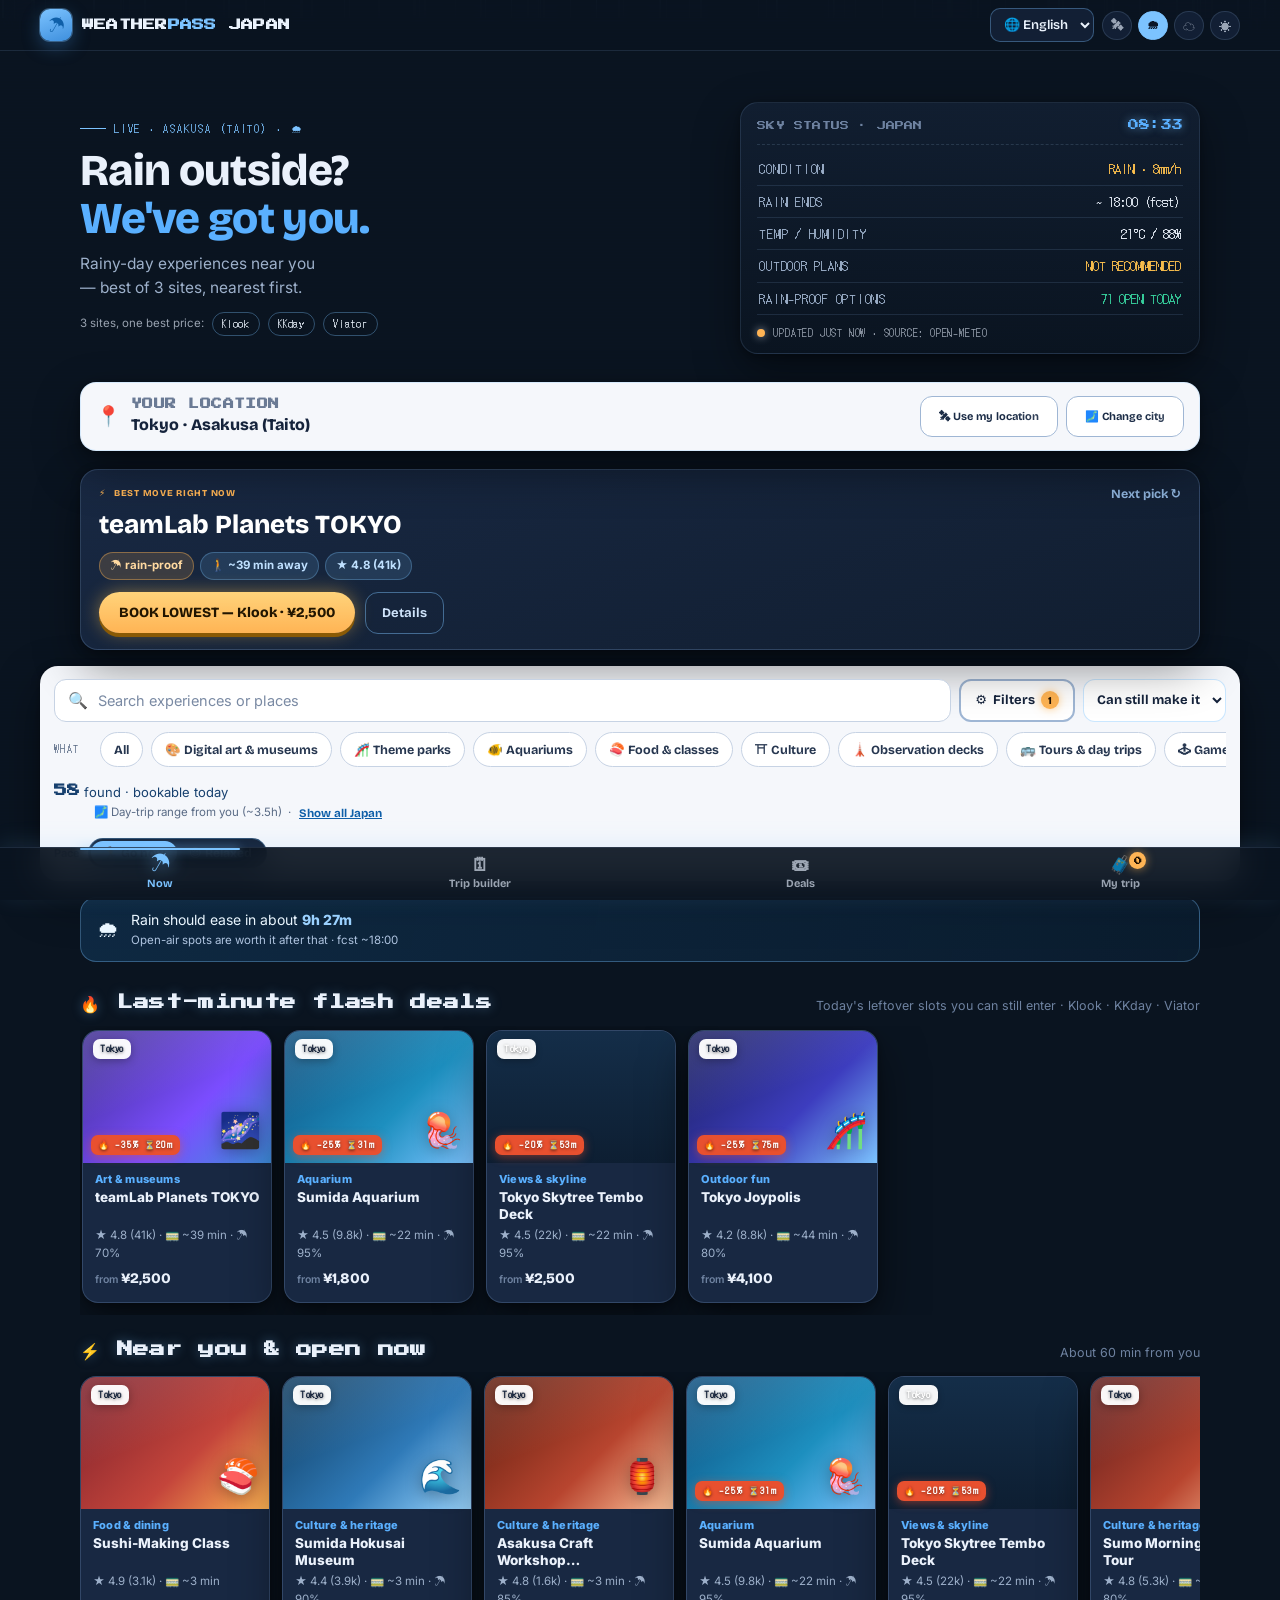
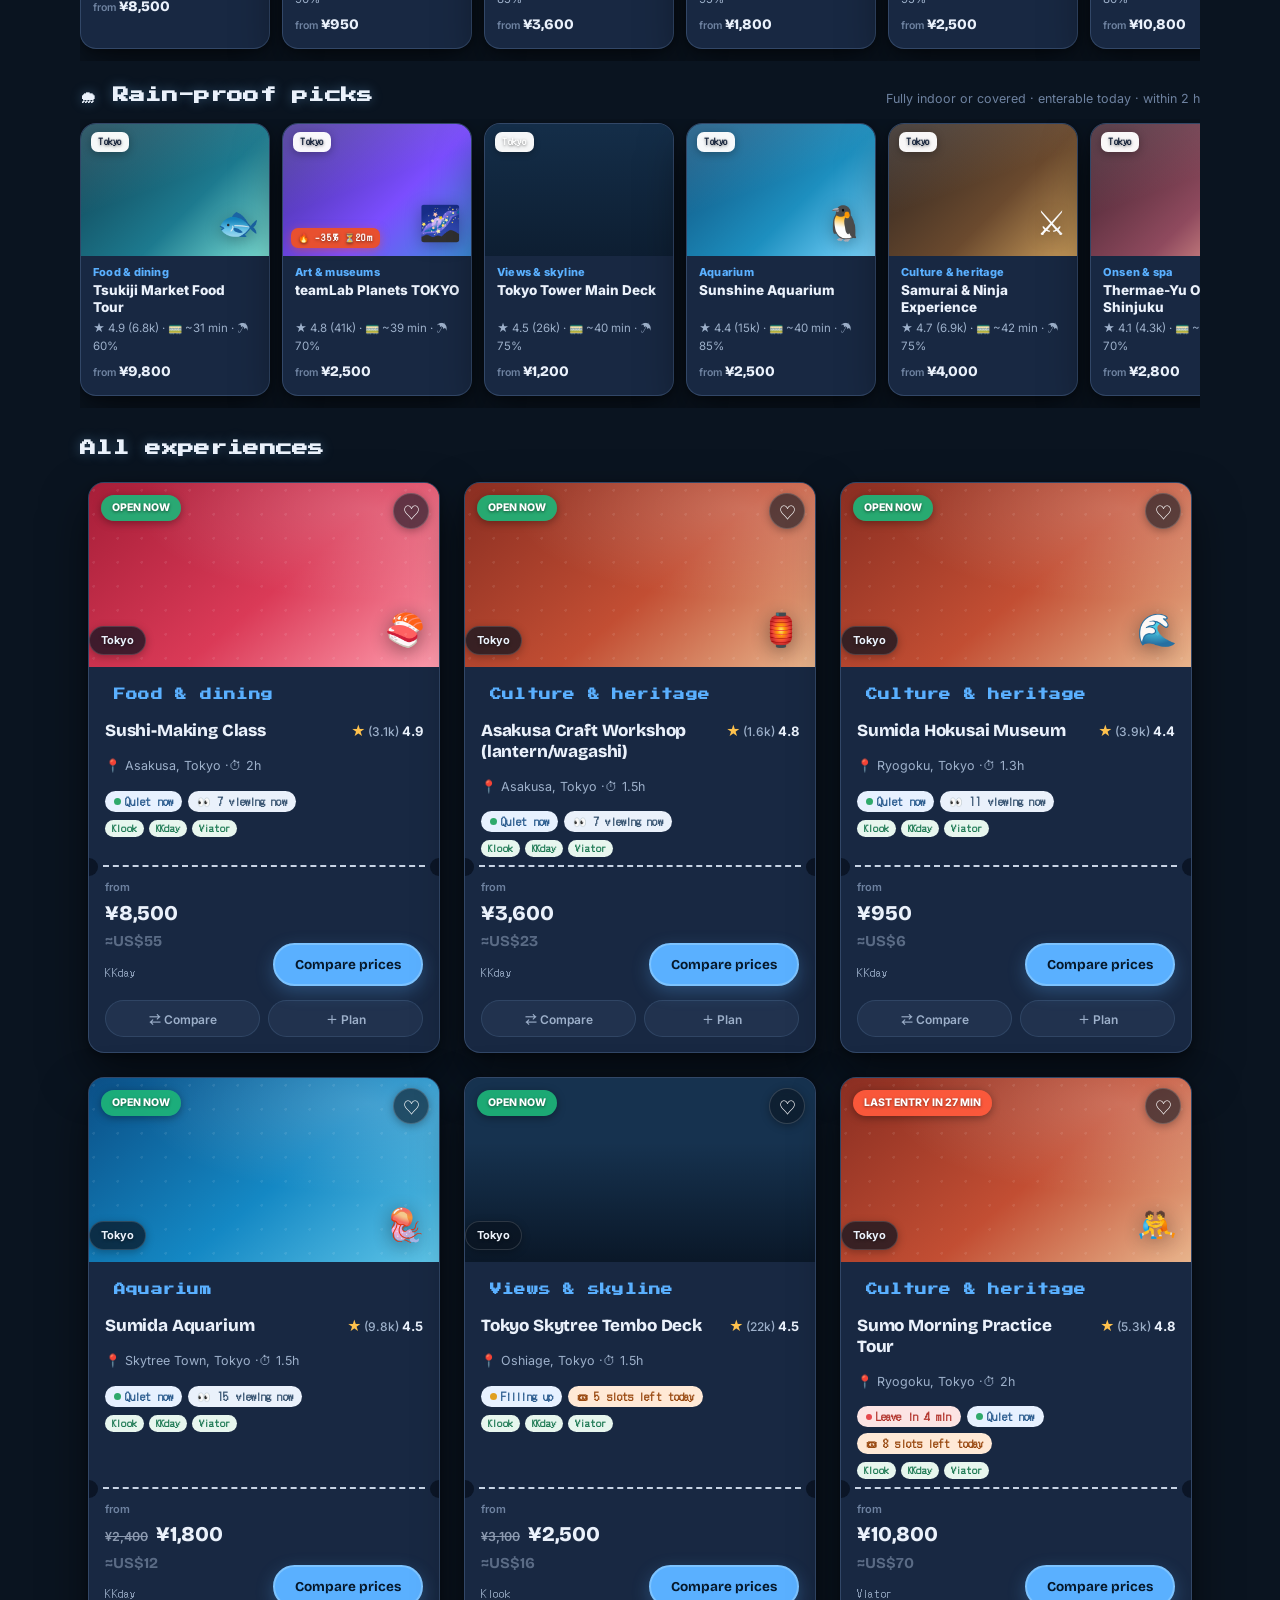
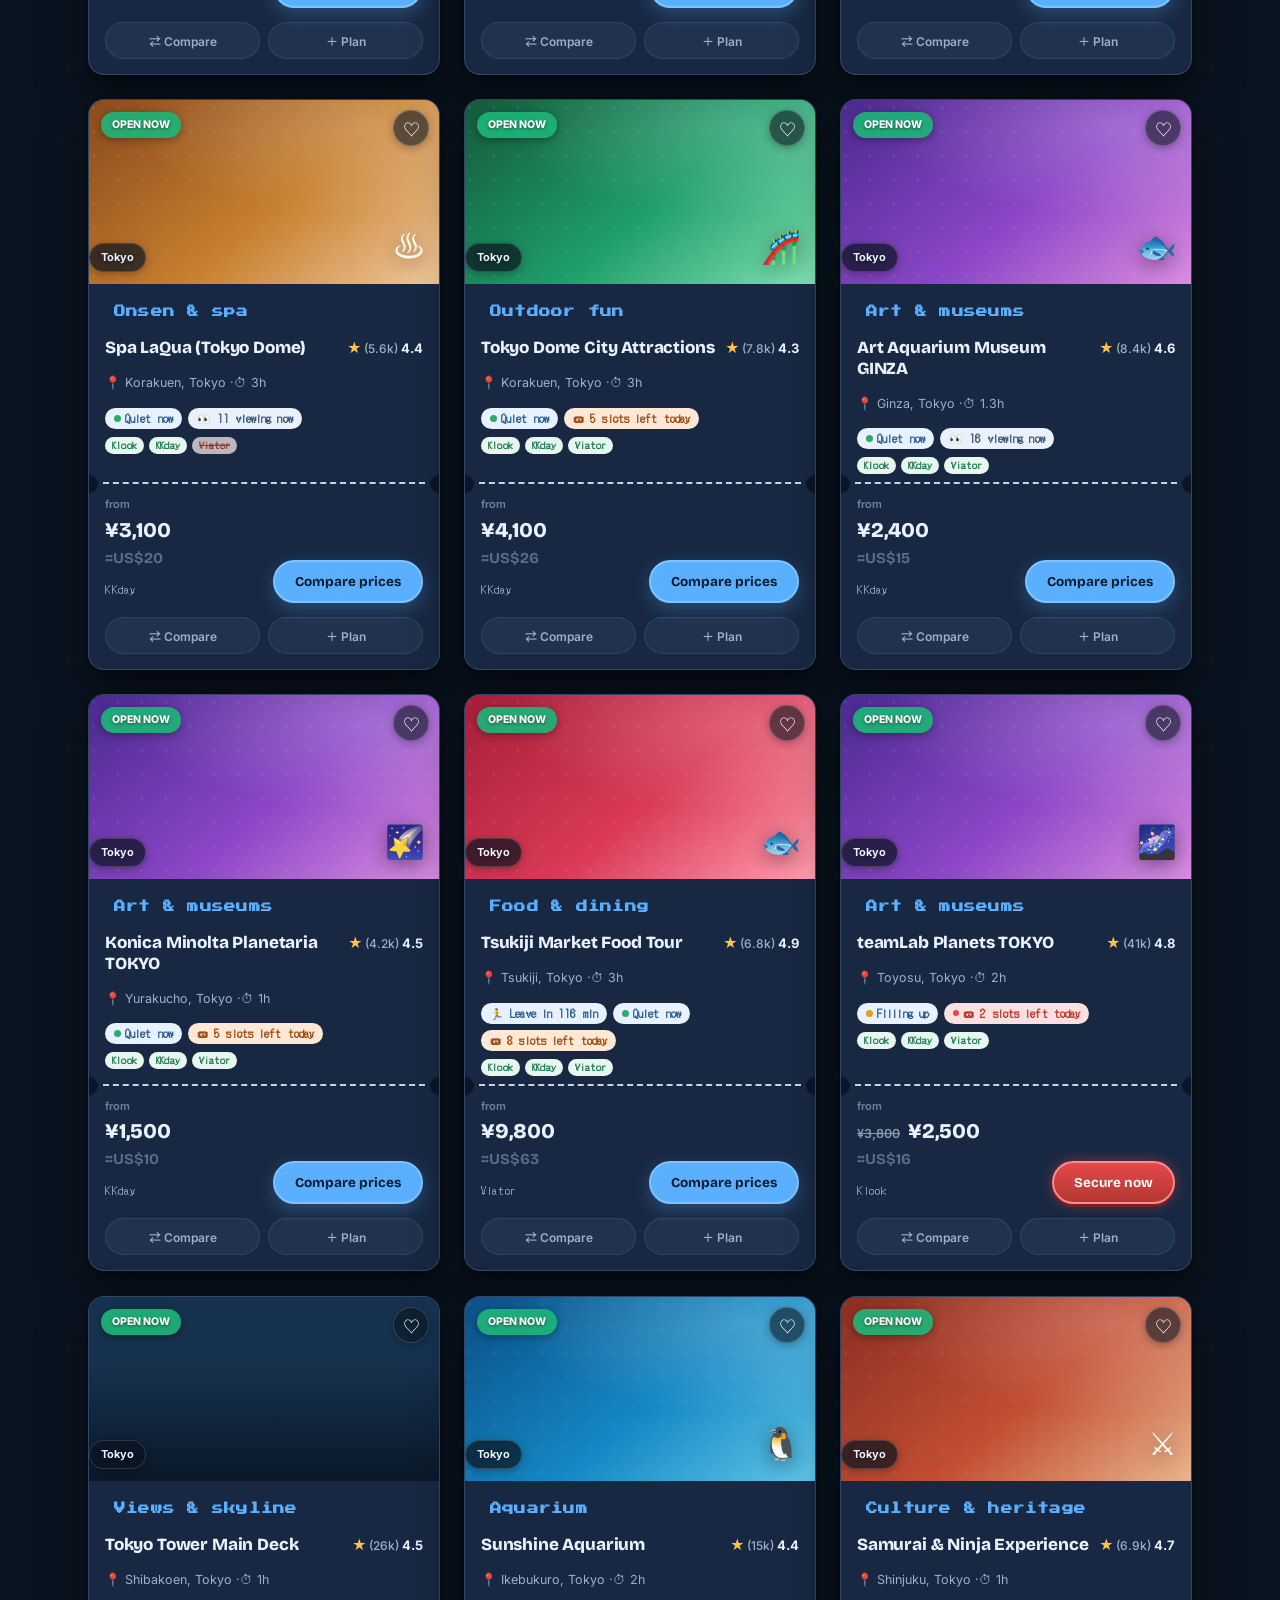
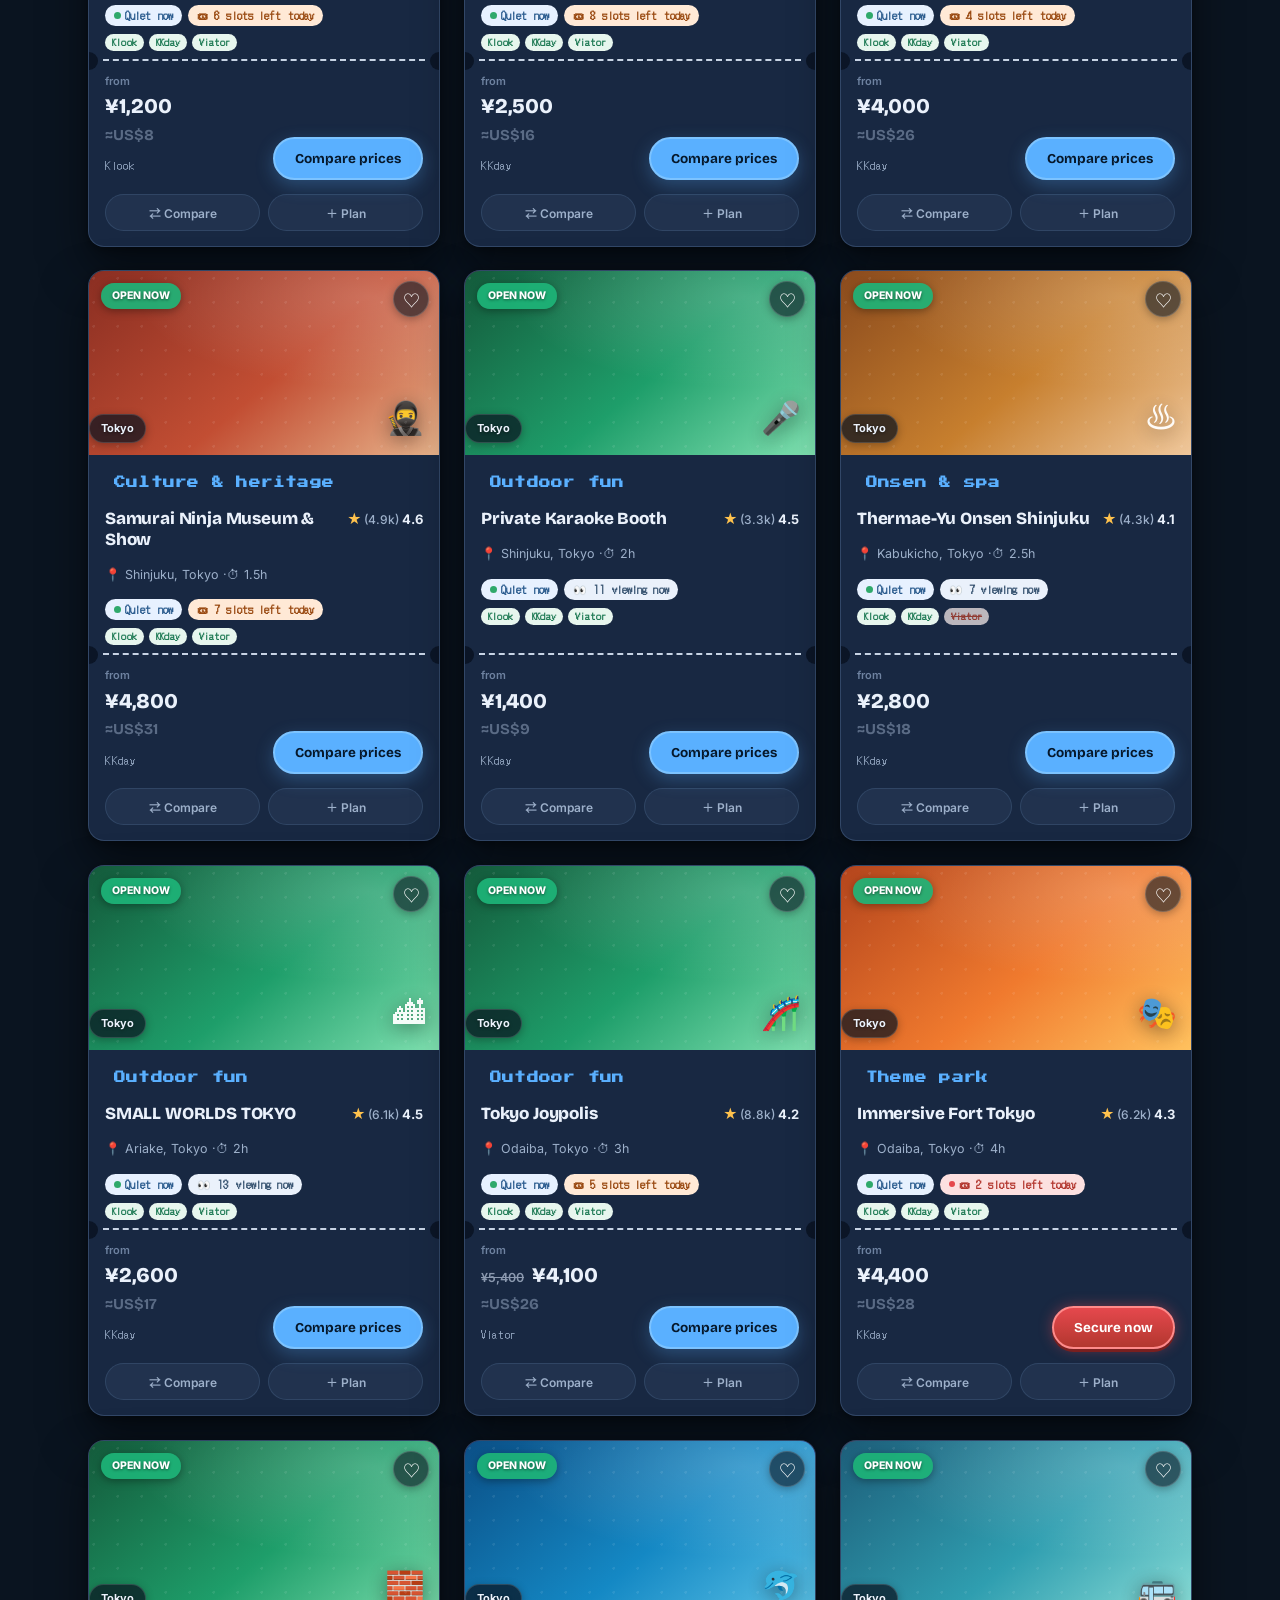
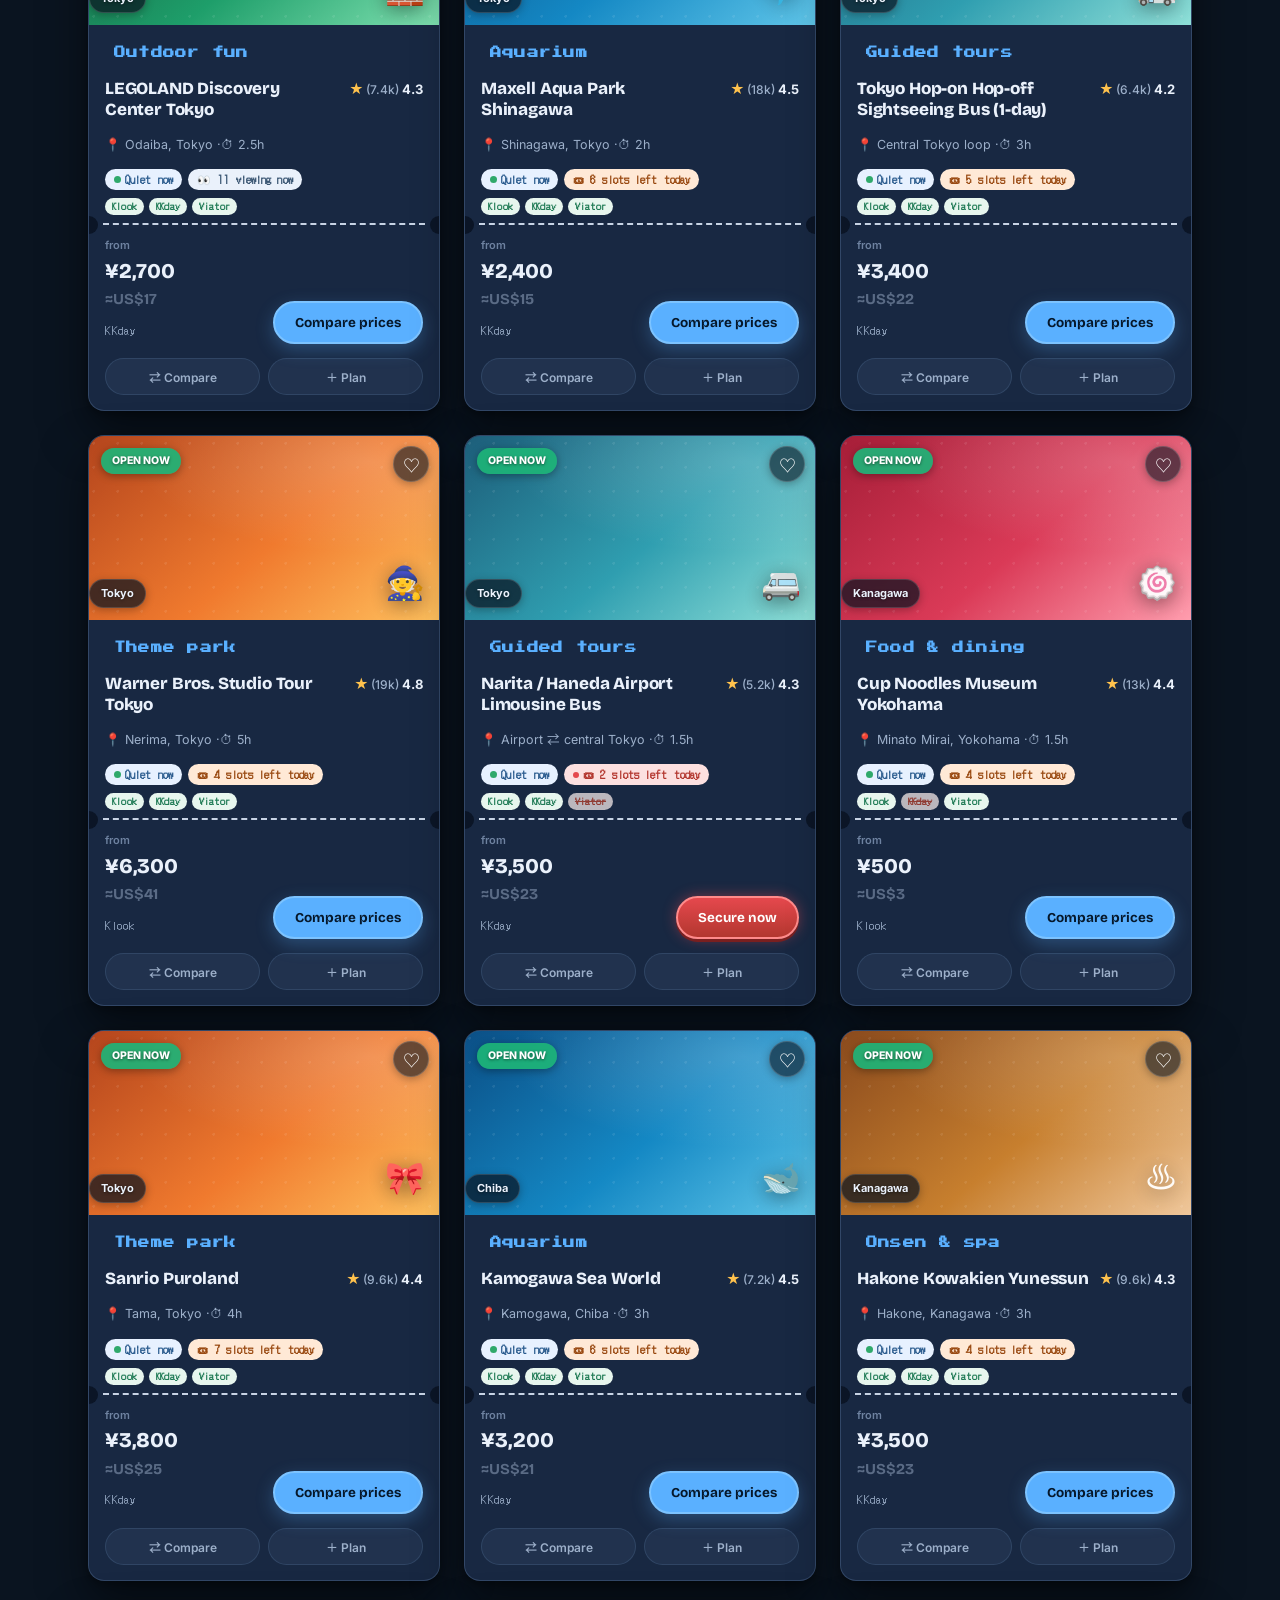
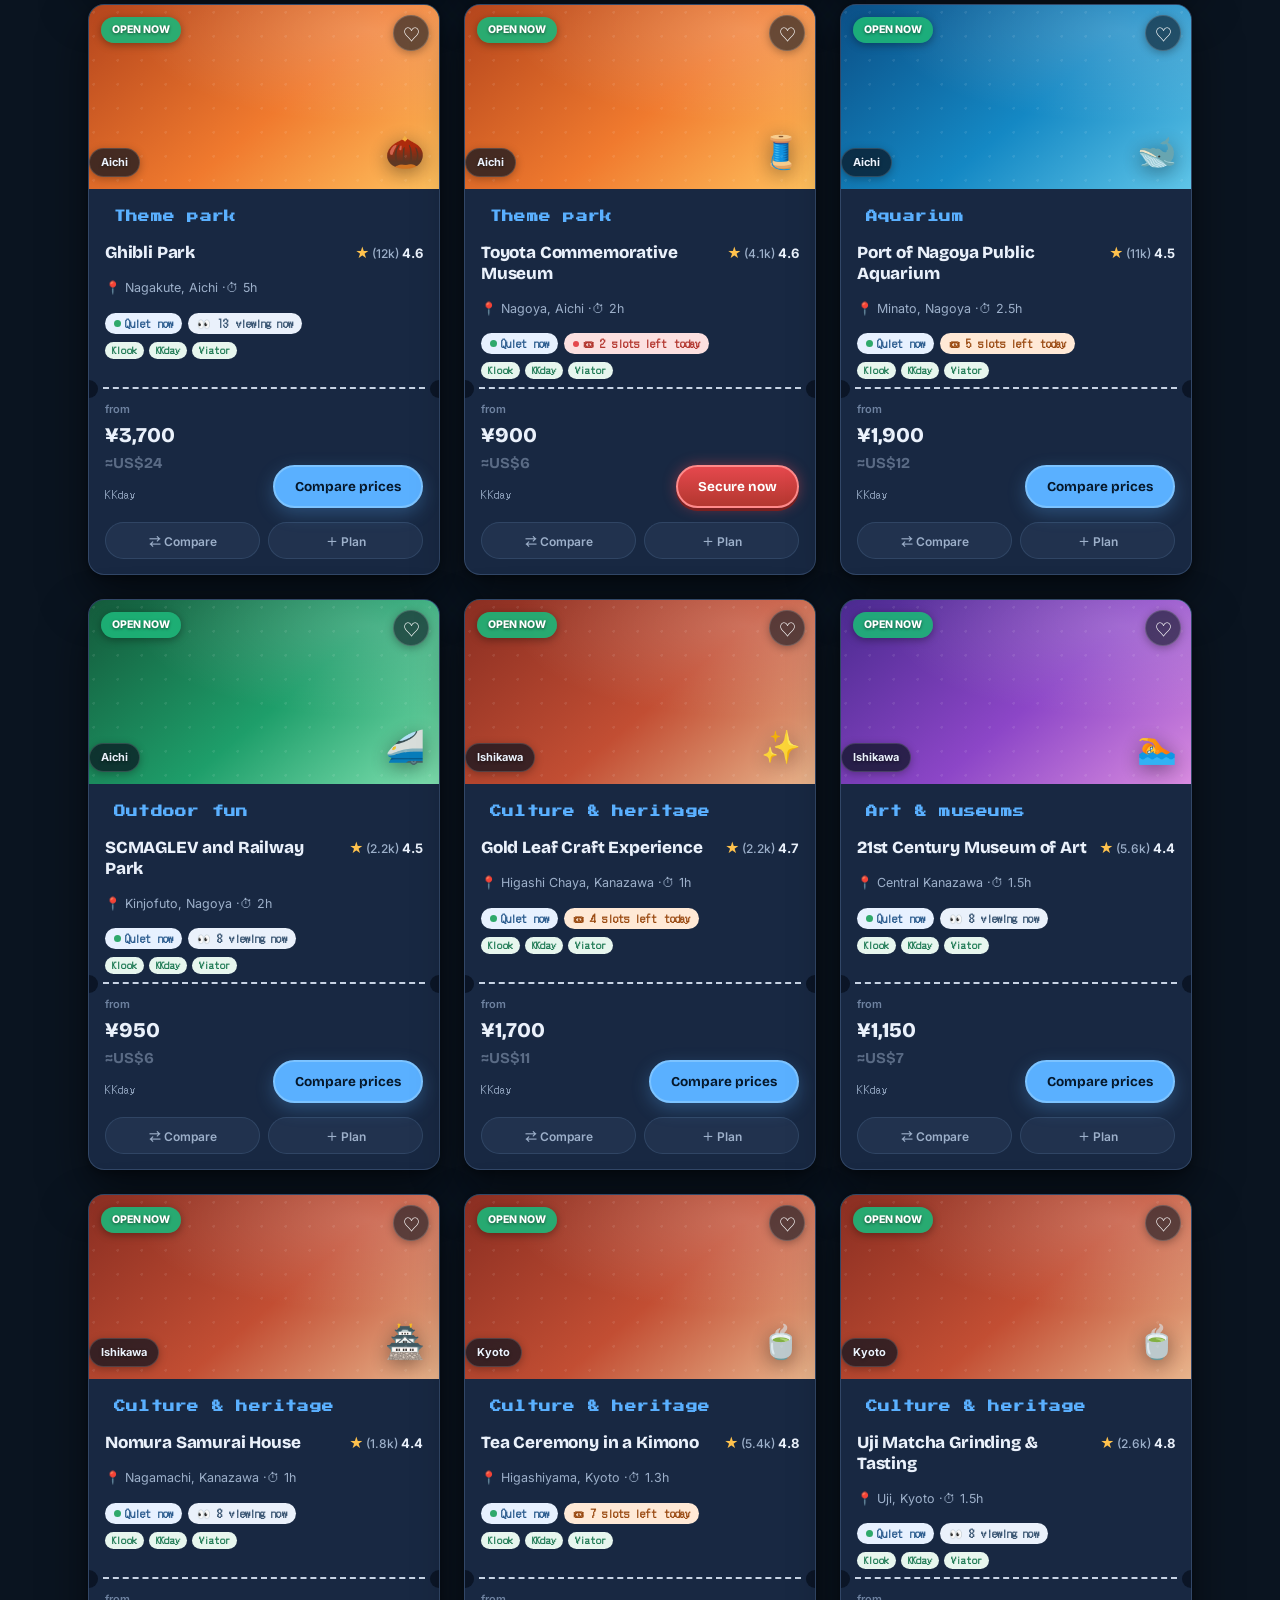
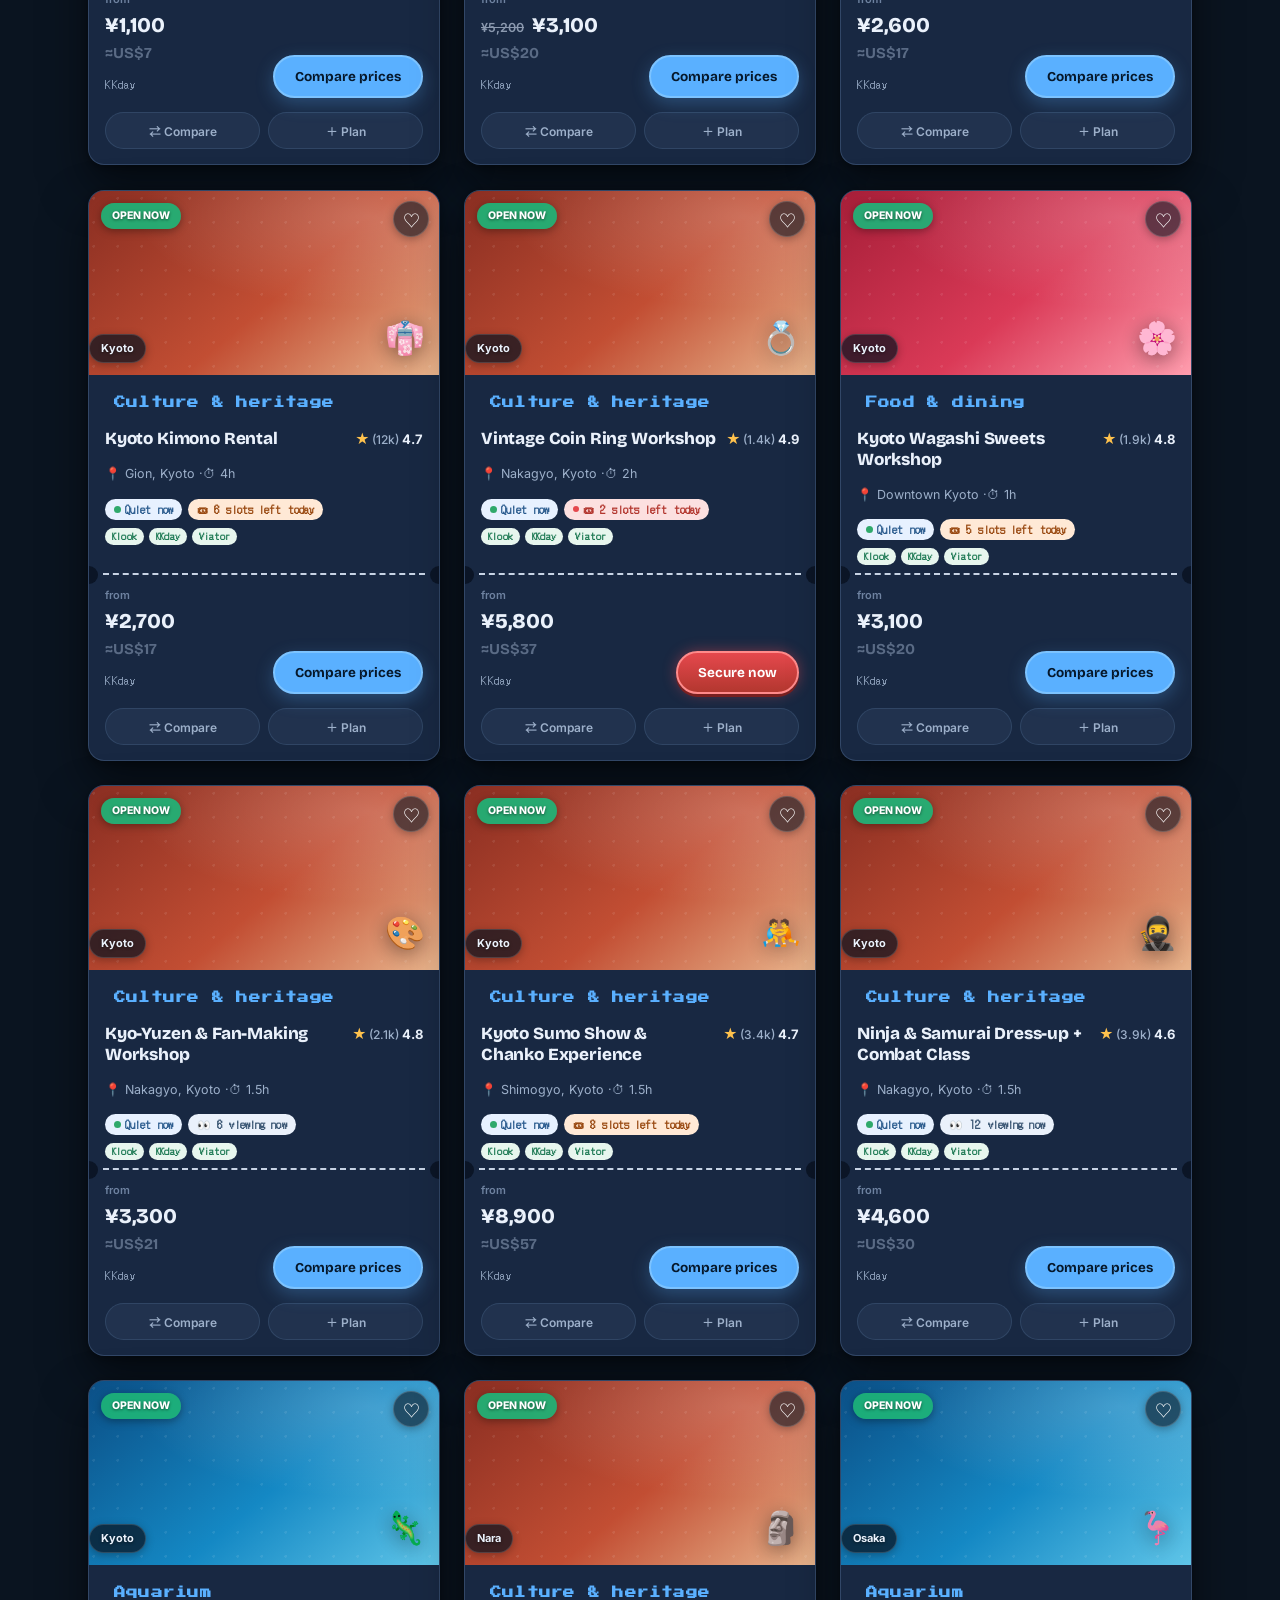
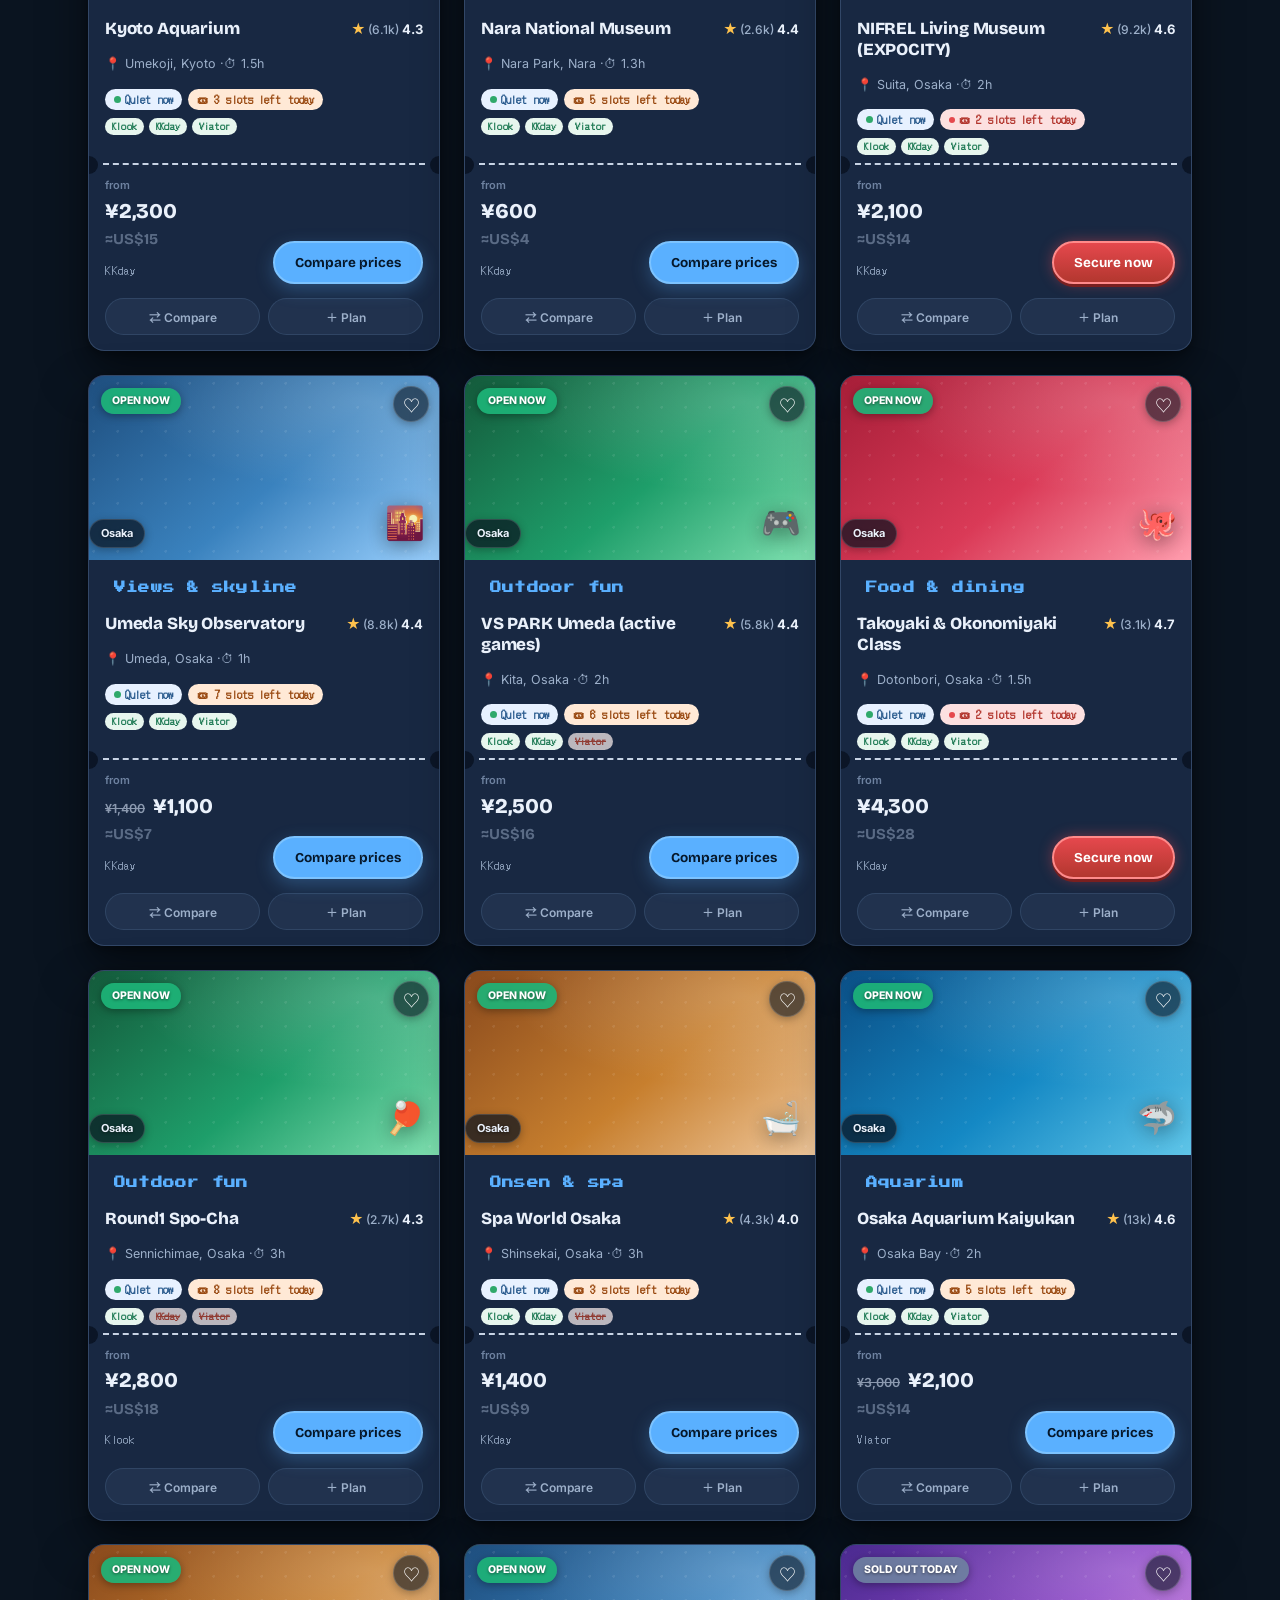
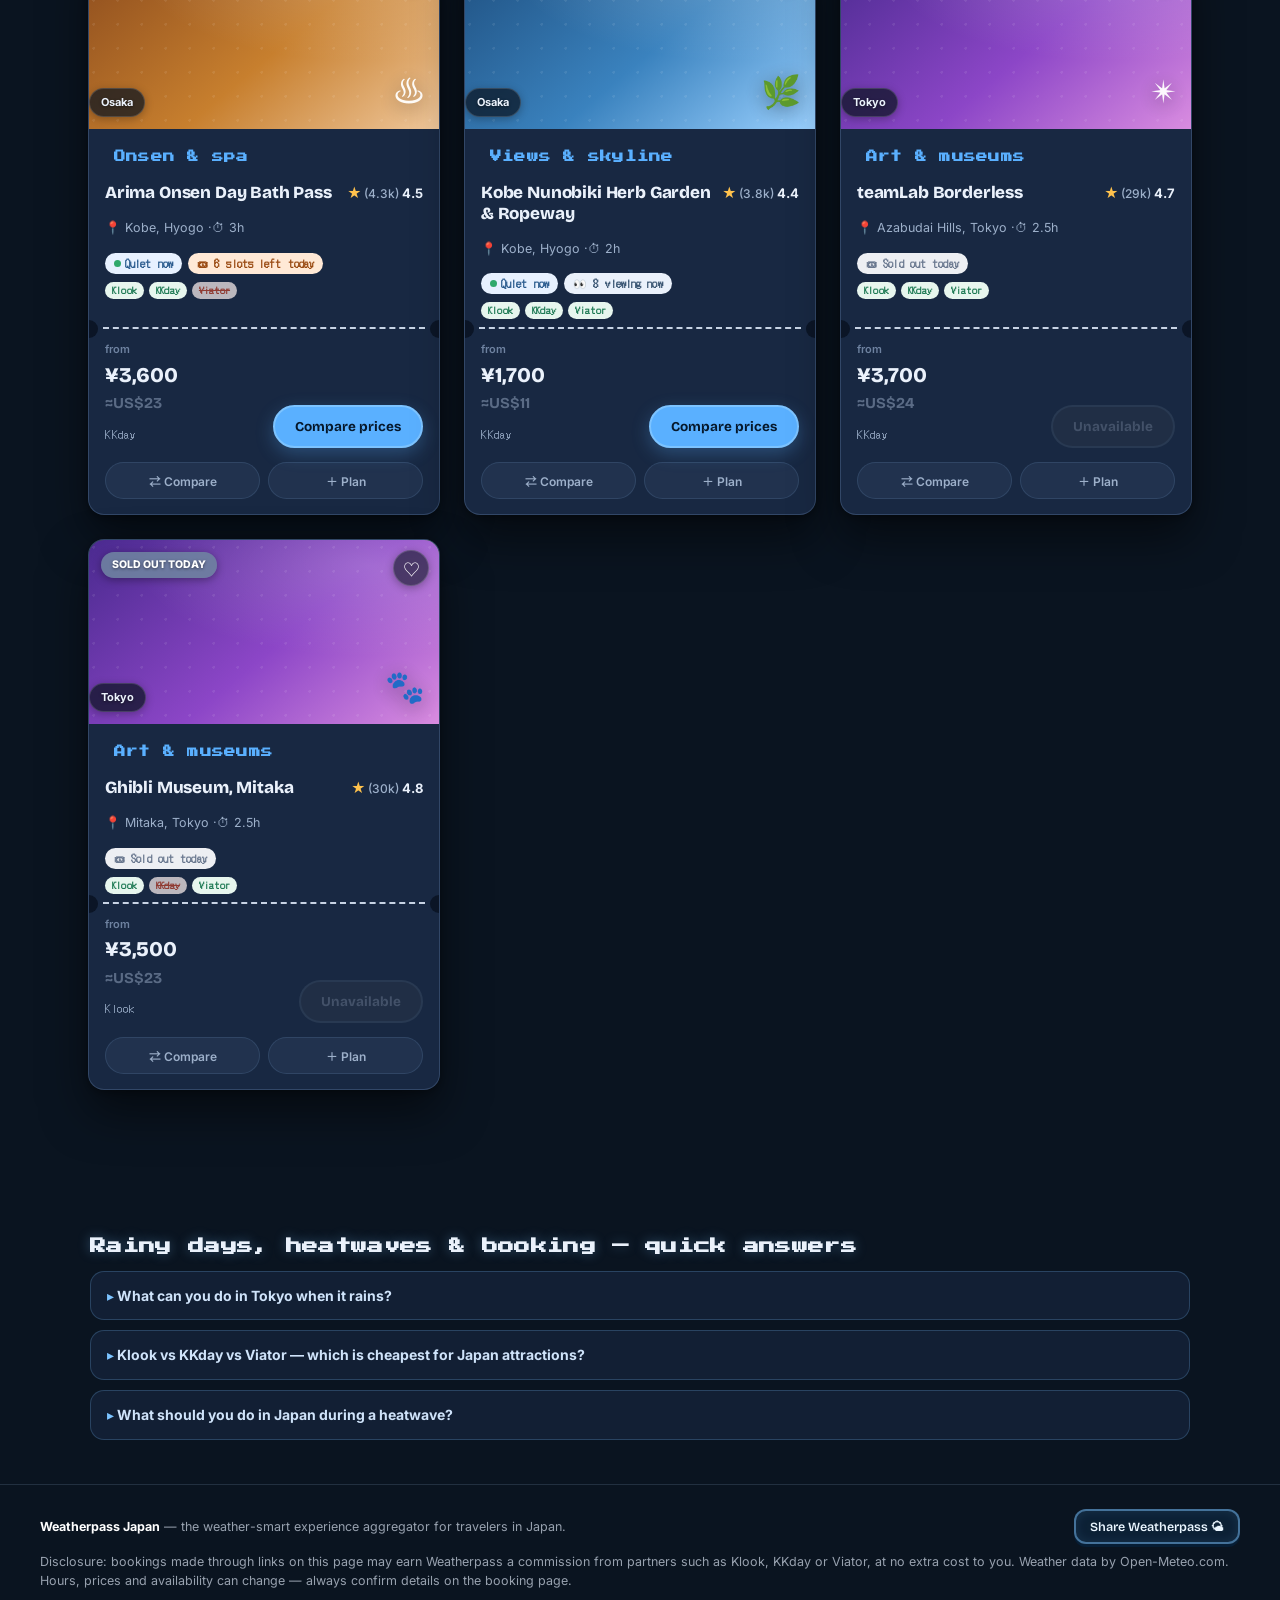
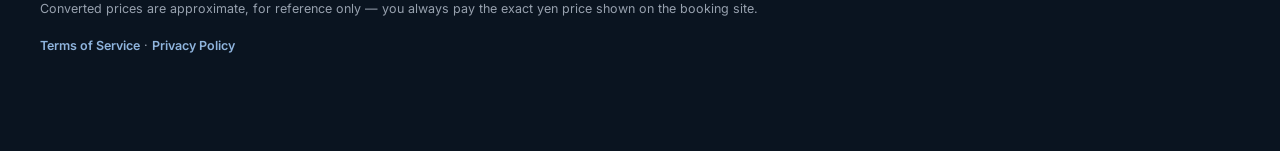
==== commit fded21de: "Add files via upload" ====
--- a/weatherpass-japan-production (1).html
+++ b/weatherpass-japan-production (1).html
@@ -2785,6 +2785,60 @@
  {en:"Departs Hiroshima / Osaka",ja:"広島・大阪発","zh-Hant":"廣島・大阪出發","zh-Hans":"广岛・大阪出发",ko:"히로시마·오사카 출발"},
  {en:"The Peace Memorial and A-Bomb Dome paired with Miyajima's floating torii — Hiroshima's two icons in one guided day.",ja:"平和記念公園・原爆ドームと、海に浮かぶ宮島の大鳥居。広島の二大名所をガイドと1日で。","zh-Hant":"和平紀念公園、原爆圓頂與海上宮島大鳥居，導覽帶你一日遊廣島兩大名景。","zh-Hans":"和平纪念公园、原爆圆顶与海上宫岛大鸟居，导览带你一日游广岛两大名景。",ko:"평화기념공원·원폭 돔과 바다에 뜬 미야지마 도리이. 히로시마 2대 명소를 가이드와 하루에."});
 
+/* ==== regional depth: real, bookable venues to strengthen the "Now" tab outside Tokyo/Osaka/Kyoto ==== */
+A("kamogawa","chiba","aqua","cov","🐋",35.1136,140.1003,{k:3300,d:3200,v:3600},4.5,7200,"16:00","15:00",180,1,1,"today","bfFamily","linear-gradient(135deg,#0E5A86,#1D9FC4 55%,#8FE0F0)",
+ {en:"Kamogawa Sea World",ja:"鴨川シーワールド","zh-Hant":"鴨川海洋世界","zh-Hans":"鸭川海洋世界",ko:"가모가와 씨월드"},
+ {en:"Kamogawa, Chiba",ja:"千葉・鴨川","zh-Hant":"千葉・鴨川","zh-Hans":"千叶・鸭川",ko:"지바 가모가와"},
+ {en:"Killer-whale performances by the Pacific — Chiba's biggest marine park, easy from Tokyo.",ja:"太平洋を望むシャチのパフォーマンス。東京から行ける千葉最大の海の公園。","zh-Hant":"面向太平洋的虎鯨表演，千葉最大海洋公園，從東京可達。","zh-Hans":"面向太平洋的虎鲸表演，千叶最大海洋公园，从东京可达。",ko:"태평양을 배경으로 한 범고래 쇼. 도쿄에서 갈 수 있는 지바 최대 해양공원."});
+A("naritasan","chiba","culture","out","⛩",35.7863,140.3181,{k:2600,d:2500,v:2900},4.6,5400,"16:00","15:00",150,0,1,"today","bfCulture","linear-gradient(135deg,#5A3A1E,#9E6B3A 55%,#E8C89A)",
+ {en:"Naritasan Shinshoji Temple Tour",ja:"成田山新勝寺 参拝ツアー","zh-Hant":"成田山新勝寺參拜行程","zh-Hans":"成田山新胜寺参拜行程",ko:"나리타산 신쇼지 참배 투어"},
+ {en:"Narita, Chiba",ja:"千葉・成田","zh-Hant":"千葉・成田","zh-Hans":"千叶・成田",ko:"지바 나리타"},
+ {en:"A 1,000-year-old temple and its eel-lined approach — a classic first or last stop near the airport.",ja:"千年の古刹と、うなぎ店が並ぶ表参道。空港近く、旅の最初か最後に。","zh-Hant":"千年古剎與鰻魚店林立的表參道，鄰近機場，適合行程首尾。","zh-Hans":"千年古刹与鳗鱼店林立的表参道，邻近机场，适合行程首尾。",ko:"천년 고찰과 장어집이 늘어선 참배길. 공항 근처, 여행의 처음이나 끝에."});
+A("motherFarm","chiba","play","out","🐑",35.2256,139.9668,{k:1800,d:1700,v:2100},4.4,4300,"16:30","15:30",240,0,1,"today","bfFamily","linear-gradient(135deg,#2E7D46,#6ABF6E 55%,#D7F0C0)",
+ {en:"Mother Farm",ja:"マザー牧場","zh-Hant":"Mother牧場","zh-Hans":"Mother牧场",ko:"마더 목장"},
+ {en:"Boso Peninsula, Chiba",ja:"千葉・房総","zh-Hant":"千葉・房總","zh-Hans":"千叶・房总",ko:"지바 보소"},
+ {en:"Hillside farm with sheep shows, flower fields and fruit picking — a family day out from Tokyo.",ja:"羊のショーや花畑、味覚狩り。東京から日帰りできる丘の上の牧場。","zh-Hant":"綿羊秀、花田與採果，從東京可日歸的丘陵牧場。","zh-Hans":"绵羊秀、花田与采果，从东京可日归的丘陵牧场。",ko:"양 쇼와 꽃밭, 과일 따기. 도쿄에서 당일로 즐기는 언덕 위 목장."});
+A("naraKimono","nara","culture","out","👘",34.6790,135.8305,{k:3500,d:3400,v:3900},4.6,2100,"17:30","15:00",240,1,1,"today","bfCouple","linear-gradient(135deg,#8A5A2B,#C99A5A 55%,#F0D8B0)",
+ {en:"Nara Kimono Rental & Park Stroll",ja:"奈良 着物レンタル＆公園さんぽ","zh-Hant":"奈良和服租借＆公園漫步","zh-Hans":"奈良和服租借＆公园漫步",ko:"나라 기모노 대여 & 공원 산책"},
+ {en:"Naramachi, Nara",ja:"奈良・ならまち","zh-Hant":"奈良・奈良町","zh-Hans":"奈良・奈良町",ko:"나라 나라마치"},
+ {en:"Slip into a kimono and walk to the deer, Todai-ji and Naramachi's old lanes — return by evening.",ja:"着物に着替えて、鹿・東大寺・ならまちの路地へ。夕方までに返却。","zh-Hant":"換上和服，走訪小鹿、東大寺與奈良町老街，傍晚前歸還。","zh-Hans":"换上和服，走访小鹿、东大寺与奈良町老街，傍晚前归还。",ko:"기모노를 입고 사슴·도다이지·나라마치 골목으로. 저녁 전 반납."});
+A("yunessun","kanagawa","relax","cov","♨️",35.2361,139.0533,{k:3600,d:3500,v:4000},4.3,9600,"19:00","18:00",180,1,1,"today","bfFamily","linear-gradient(135deg,#B0432E,#E07A4A 55%,#FFD2A0)",
+ {en:"Hakone Kowakien Yunessun",ja:"箱根小涌園ユネッサン","zh-Hant":"箱根小涌園Yunessun","zh-Hans":"箱根小涌园Yunessun",ko:"하코네 고와키엔 유넷산"},
+ {en:"Hakone, Kanagawa",ja:"神奈川・箱根","zh-Hant":"神奈川・箱根","zh-Hans":"神奈川・箱根",ko:"가나가와 하코네"},
+ {en:"A hot-spring water park — swimsuit baths, wine and coffee pools, plus traditional onsen.",ja:"水着で入る温泉テーマパーク。ワイン・コーヒー風呂に、伝統の湯も。","zh-Hant":"穿泳裝的溫泉主題樂園，紅酒・咖啡浴，也有傳統溫泉。","zh-Hans":"穿泳装的温泉主题乐园，红酒・咖啡浴，也有传统温泉。",ko:"수영복으로 즐기는 온천 테마파크. 와인·커피탕과 전통 온천까지."});
+A("hakoneOpenAir","kanagawa","art","out","🗿",35.2445,139.0508,{k:1800,d:1700,v:2000},4.7,8800,"17:00","16:00",120,0,1,"today","bfPhoto","linear-gradient(135deg,#2E6E5A,#5FAE8E 55%,#CDEBD8)",
+ {en:"Hakone Open-Air Museum",ja:"箱根 彫刻の森美術館","zh-Hant":"箱根雕刻之森美術館","zh-Hans":"箱根雕刻之森美术馆",ko:"하코네 조각의 숲 미술관"},
+ {en:"Hakone, Kanagawa",ja:"神奈川・箱根","zh-Hant":"神奈川・箱根","zh-Hans":"神奈川・箱根",ko:"가나가와 하코네"},
+ {en:"Sculptures across mountain lawns and a Picasso hall — art in the open, foot-bath included.",ja:"山の芝生に並ぶ彫刻とピカソ館。足湯もある、屋外のアート空間。","zh-Hant":"山間草坪上的雕刻與畢卡索館，戶外藝術還附足湯。","zh-Hans":"山间草坪上的雕刻与毕加索馆，户外艺术还附足汤。",ko:"산 잔디밭의 조각과 피카소관. 족욕도 있는 야외 아트 공간."});
+A("noboribetsu","hokkaido","relax","cov","♨️",42.4903,141.1461,{k:2800,d:2700,v:3100},4.6,5200,"18:00","17:00",180,0,1,"today","bfRelax","linear-gradient(135deg,#8A3A2A,#C4693F 55%,#F0C79A)",
+ {en:"Noboribetsu Onsen & Hell Valley",ja:"登別温泉・地獄谷","zh-Hant":"登別溫泉・地獄谷","zh-Hans":"登别温泉・地狱谷",ko:"노보리베츠 온천·지고쿠다니"},
+ {en:"Noboribetsu, Hokkaido",ja:"北海道・登別","zh-Hant":"北海道・登別","zh-Hans":"北海道・登别",ko:"홋카이도 노보리베츠"},
+ {en:"Steaming crater walks then Hokkaido's most famous hot springs — an easy trip south of Sapporo.",ja:"湯気立つ火口の遊歩道と、北海道随一の名湯。札幌の南、日帰り圏。","zh-Hant":"蒸氣繚繞的火口步道與北海道名湯，札幌以南可日歸。","zh-Hans":"蒸气缭绕的火口步道与北海道名汤，札幌以南可日归。",ko:"김이 오르는 분화구 산책로와 홋카이도 대표 온천. 삿포로 남쪽 당일권."});
+A("mazdaMuseum","hiroshima","theme","in","🚗",34.3907,132.4886,{k:0,d:0,v:0},4.5,3100,"16:00","15:00",90,0,0,"today","bfGroup","linear-gradient(135deg,#3A2E5E,#6E5AAE 55%,#C8B8F0)",
+ {en:"Mazda Museum Factory Tour",ja:"マツダミュージアム 工場見学","zh-Hant":"馬自達博物館工廠參觀","zh-Hans":"马自达博物馆工厂参观",ko:"마쓰다 뮤지엄 공장 견학"},
+ {en:"Fuchu, Hiroshima",ja:"広島・府中","zh-Hant":"廣島・府中","zh-Hans":"广岛・府中",ko:"히로시마 후추"},
+ {en:"Rotary-engine history and a working assembly line — a free, reservation-only look inside a car giant.",ja:"ロータリーの歴史と稼働中の組立ライン。無料・予約制で覗く自動車工場。","zh-Hant":"轉子引擎歷史與運轉中的組裝線，免費預約制參觀汽車工廠。","zh-Hans":"转子引擎历史与运转中的组装线，免费预约制参观汽车工厂。",ko:"로터리 엔진 역사와 가동 중인 조립 라인. 무료·예약제 자동차 공장 견학."});
+A("nomuraHouse","ishikawa","culture","in","🏯",36.5686,136.6520,{k:1200,d:1100,v:1400},4.4,1800,"17:00","16:30",60,0,0,"today","bfCulture","linear-gradient(135deg,#5A4630,#9E7E52 55%,#E8CFA6)",
+ {en:"Nomura Samurai House",ja:"武家屋敷跡 野村家","zh-Hant":"武家屋敷 野村家","zh-Hans":"武家屋敷 野村家",ko:"노무라 사무라이 저택"},
+ {en:"Nagamachi, Kanazawa",ja:"金沢・長町","zh-Hant":"金澤・長町","zh-Hans":"金泽・长町",ko:"가나자와 나가마치"},
+ {en:"A preserved samurai residence with a jewel-box garden in Kanazawa's old warrior quarter.",ja:"金沢の武家地に残る侍屋敷と、名庭のある邸宅。","zh-Hant":"金澤武家地保留的侍宅與名庭。","zh-Hans":"金泽武家地保留的侍宅与名庭。",ko:"가나자와 무가지에 남은 사무라이 저택과 명원."});
+A("toyotaTech","aichi","theme","in","🧵",35.1817,136.8905,{k:1000,d:900,v:1200},4.6,4100,"17:00","16:30",120,0,0,"today","bfFamily","linear-gradient(135deg,#3A4E6E,#6E8ABF 55%,#C8DCF0)",
+ {en:"Toyota Commemorative Museum",ja:"トヨタ産業技術記念館","zh-Hant":"豐田產業技術紀念館","zh-Hans":"丰田产业技术纪念馆",ko:"도요타 산업기술기념관"},
+ {en:"Nagoya, Aichi",ja:"愛知・名古屋","zh-Hant":"愛知・名古屋","zh-Hans":"爱知・名古屋",ko:"아이치 나고야"},
+ {en:"From looms to robots — Toyota's origin story with live machine demos, great on a rainy day.",ja:"織機からロボットまで。実演もあるトヨタの原点、雨の日に最適。","zh-Hant":"從織布機到機器人，附實演的豐田原點，雨天最佳。","zh-Hans":"从织布机到机器人，附实演的丰田原点，雨天最佳。",ko:"방직기에서 로봇까지. 실연도 있는 도요타의 원점, 비 오는 날 제격."});
+A("fukuokaTower","fukuoka","views","cov","🗼",33.5934,130.3517,{k:800,d:700,v:1000},4.4,6300,"22:00","21:30",60,0,1,"today","bfPhoto","linear-gradient(135deg,#1E3A6E,#3A6EB8 55%,#9BC8F0)",
+ {en:"Fukuoka Tower Observatory",ja:"福岡タワー 展望室","zh-Hant":"福岡塔展望室","zh-Hans":"福冈塔展望室",ko:"후쿠오카 타워 전망대"},
+ {en:"Momochi, Fukuoka",ja:"福岡・百道","zh-Hant":"福岡・百道","zh-Hans":"福冈・百道",ko:"후쿠오카 모모치"},
+ {en:"Seaside mirror-glass tower with 360° bay views — best at sunset and after dark.",ja:"海辺のミラーガラスの塔から360°の湾岸。夕景と夜景が見どころ。","zh-Hant":"海邊鏡面玻璃塔的360°灣景，夕陽與夜景最美。","zh-Hans":"海边镜面玻璃塔的360°湾景，夕阳与夜景最美。",ko:"바닷가 미러글라스 타워의 360° 만 전경. 노을과 야경이 백미."});
+A("okinawaWorld","okinawa","theme","cov","🏝",26.1417,127.7486,{k:2000,d:1900,v:2300},4.3,4700,"17:00","16:00",180,0,1,"today","bfFamily","linear-gradient(135deg,#0E6E5A,#1FA98A 55%,#B8F0DC)",
+ {en:"Okinawa World & Gyokusendo Cave",ja:"おきなわワールド・玉泉洞","zh-Hant":"沖繩世界・玉泉洞","zh-Hans":"冲绳世界・玉泉洞",ko:"오키나와 월드·교쿠센도"},
+ {en:"Nanjo, Okinawa",ja:"沖縄・南城","zh-Hant":"沖繩・南城","zh-Hans":"冲绳・南城",ko:"오키나와 난조"},
+ {en:"A vast limestone cave plus Eisa drum shows and a snake park — all-weather south of Naha.",ja:"巨大鍾乳洞にエイサー太鼓、ハブ館も。那覇の南、天候を選ばない。","zh-Hant":"巨大鐘乳洞、Eisa太鼓與蛇館，那霸以南全天候。","zh-Hans":"巨大钟乳洞、Eisa太鼓与蛇馆，那霸以南全天候。",ko:"거대 종유동과 에이사 북 공연, 하브관까지. 나하 남쪽 전천후."});
+A("naraMuseum","nara","culture","in","🗿",34.6852,135.8330,{k:700,d:600,v:900},4.4,2600,"17:00","16:30",75,0,0,"today","bfCulture","linear-gradient(135deg,#4E3A2A,#8A6B4A 55%,#E0C8A6)",
+ {en:"Nara National Museum",ja:"奈良国立博物館","zh-Hant":"奈良國立博物館","zh-Hans":"奈良国立博物馆",ko:"나라 국립박물관"},
+ {en:"Nara Park, Nara",ja:"奈良・奈良公園","zh-Hant":"奈良・奈良公園","zh-Hans":"奈良・奈良公园",ko:"나라 나라공원"},
+ {en:"Japan's finest Buddhist sculpture hall, right by the deer — a perfect rainy-day stop in Nara.",ja:"鹿のすぐそば、日本屈指の仏像コレクション。奈良の雨の日に最適。","zh-Hant":"緊鄰小鹿的日本頂級佛教雕刻館，奈良雨天首選。","zh-Hans":"紧邻小鹿的日本顶级佛教雕刻馆，奈良雨天首选。",ko:"사슴 바로 옆, 일본 최고의 불교 조각 컬렉션. 나라 우천 시 제격."});
+
 /* --- demo photos (Wikimedia Commons, freely licensed) — remove when the
        catalog proxy supplies real partner images via mergeCatalogImages() --- */
 Object.assign(IMG,{
@@ -4476,6 +4530,17 @@
 S("kushida",33.5928,130.4103,45,"⛩",{en:"Kushida Shrine",ja:"櫛田神社","zh-Hant":"櫛田神社","zh-Hans":"栉田神社",ko:"구시다 신사"});
 S("kokusaiWalk",26.2146,127.6890,60,"🛍",{en:"Kokusai-dori stroll",ja:"国際通り散策","zh-Hant":"國際通漫步","zh-Hans":"国际通漫步",ko:"고쿠사이도리 산책"});
 S("shurijo",26.2170,127.7195,90,"🏯",{en:"Shurijo Castle Park",ja:"首里城公園","zh-Hant":"首里城公園","zh-Hans":"首里城公园",ko:"슈리성 공원"});
+S("kasuga",34.6819,135.8481,45,"🦌",{en:"Kasuga Taisha Shrine",ja:"春日大社","zh-Hant":"春日大社","zh-Hans":"春日大社",ko:"가스가타이샤"});
+S("kofukuji",34.6830,135.8322,30,"🗼",{en:"Kofuku-ji Pagoda",ja:"興福寺・五重塔","zh-Hant":"興福寺・五重塔","zh-Hans":"兴福寺・五重塔",ko:"고후쿠지 오층탑"});
+S("naramachi",34.6785,135.8300,60,"🏮",{en:"Naramachi Old Town",ja:"ならまち","zh-Hant":"奈良町","zh-Hans":"奈良町",ko:"나라마치"});
+S("naritaOmote",35.7855,140.3160,45,"🍡",{en:"Narita Omotesando",ja:"成田山表参道","zh-Hant":"成田山表參道","zh-Hans":"成田山表参道",ko:"나리타산 오모테산도"});
+S("owakudani",35.2445,139.0198,60,"🌋",{en:"Owakudani Valley",ja:"大涌谷","zh-Hant":"大涌谷","zh-Hans":"大涌谷",ko:"오와쿠다니"});
+S("hasedera",35.3125,139.5346,45,"🌸",{en:"Hasedera Temple",ja:"長谷寺（鎌倉）","zh-Hant":"長谷寺（鎌倉）","zh-Hans":"长谷寺（镰仓）",ko:"하세데라(가마쿠라)"});
+S("minatoMirai",35.4560,139.6380,60,"🎡",{en:"Minato Mirai Waterfront",ja:"みなとみらい","zh-Hant":"港未來","zh-Hans":"港未来",ko:"미나토미라이"});
+S("higashiChaya",36.5720,136.6660,60,"🏮",{en:"Higashi Chaya District",ja:"ひがし茶屋街","zh-Hant":"東茶屋街","zh-Hans":"东茶屋街",ko:"히가시차야가이"});
+S("kanazawaCastleP",36.5654,136.6591,45,"🏯",{en:"Kanazawa Castle Park",ja:"金沢城公園","zh-Hant":"金澤城公園","zh-Hans":"金泽城公园",ko:"가나자와성 공원"});
+S("ohori",33.5865,130.3792,45,"🦢",{en:"Ohori Park",ja:"大濠公園","zh-Hant":"大濠公園","zh-Hans":"大濠公园",ko:"오호리 공원"});
+S("shukkeien",34.3986,132.4692,45,"🍁",{en:"Shukkeien Garden",ja:"縮景園","zh-Hant":"縮景園","zh-Hans":"缩景园",ko:"슈케이엔"});
 
 /* ---- itinerary entry helpers (catalog act | free sight) ---- */
 function entOf(e){
@@ -4509,7 +4574,7 @@
   const arashiFushimi=repeat
     ? D("kyoto",[["a","ninjaKyoto"],["a","arashiyama"],["a","coinRing"]])
     : D("kyoto",[["s","bamboo"],["a","arashiyama"],["s","fushimiGate"]]);
-  const naraDay=repeat?D("kyoto",[["a","byodoin"],["a","teaUji"]]):D("nara",[["s","naraParkS"],["s","todaiji"]]);
+  const naraDay=repeat?D("kyoto",[["a","byodoin"],["a","teaUji"]]):D("nara",[["s","naraParkS"],["s","todaiji"],["s","kofukuji"],["s","kasuga"],["a","naraKimono"]]);
   const osakaGolden=repeat
     ? D("osaka",[["a","nifrel"],["p","food"],["a","spaworld"],["p","views"]])
     : D("osaka",[["s","osakaCastle"],["s","kuromon"],["p","food"],["s","dotonWalk"],["p","views"]]);
@@ -4527,18 +4592,18 @@
     seq:{1:[0],2:[0,2],3:[0,1,2],4:[0,1,3,2],5:[0,1,3,4,2],6:[0,1,3,4,5,2]}};
   case"hokkaido":return{defs:[
       D("hokkaido",[["s","odori"],["a","shiroi"],["a","sapporoBeer"],["s","susukinoN"]]),
-      D("hokkaido",[["s","otaruCanal"],["s","sakaimachi"]])],seq:null};
+      D("hokkaido",[["s","otaruCanal"],["s","sakaimachi"],["a","noboribetsu"]])],seq:null};
   case"chubu":return{defs:[
-      D("ishikawa",[["s","kenrokuen"],["s","omicho"],["a","goldleaf"],["p","art"]]),
-      D("aichi",[["s","nagoyaCastle"],["s","osu"],["a","maglev"]]),
+      D("ishikawa",[["s","kenrokuen"],["s","kanazawaCastleP"],["s","higashiChaya"],["a","goldleaf"],["a","nomuraHouse"],["s","omicho"]]),
+      D("aichi",[["s","nagoyaCastle"],["s","osu"],["a","maglev"],["a","toyotaTech"]]),
       ...(wantsPark?[D("aichi",[["a","ghibliPark"]])]:[])],seq:null};
   case"hiroshima":return{defs:[
-      D("hiroshima",[["s","peacePark"],["a","peaceM"],["p","food"]]),
-      D("hiroshima",[["a","miyajima"]])],seq:null};
+      D("hiroshima",[["s","peacePark"],["a","peaceM"],["s","shukkeien"],["p","food"]]),
+      D("hiroshima",[["a","miyajima"],["a","mazdaMuseum"]])],seq:null};
   case"kyushu":return{defs:[
-      D("fukuoka",[["s","kushida"],["p","art"],["a","yatai"]]),
+      D("fukuoka",[["s","kushida"],["s","ohori"],["a","fukuokaTower"],["a","yatai"]]),
       D("okinawa",[["s","kokusaiWalk"],["s","shurijo"],["p","aqua"]]),
-      D("okinawa",[["a","churaumi"]])],seq:null};
+      D("okinawa",[["a","churaumi"],["a","okinawaWorld"]])],seq:null};
   }
 }
 function templatePlan(){
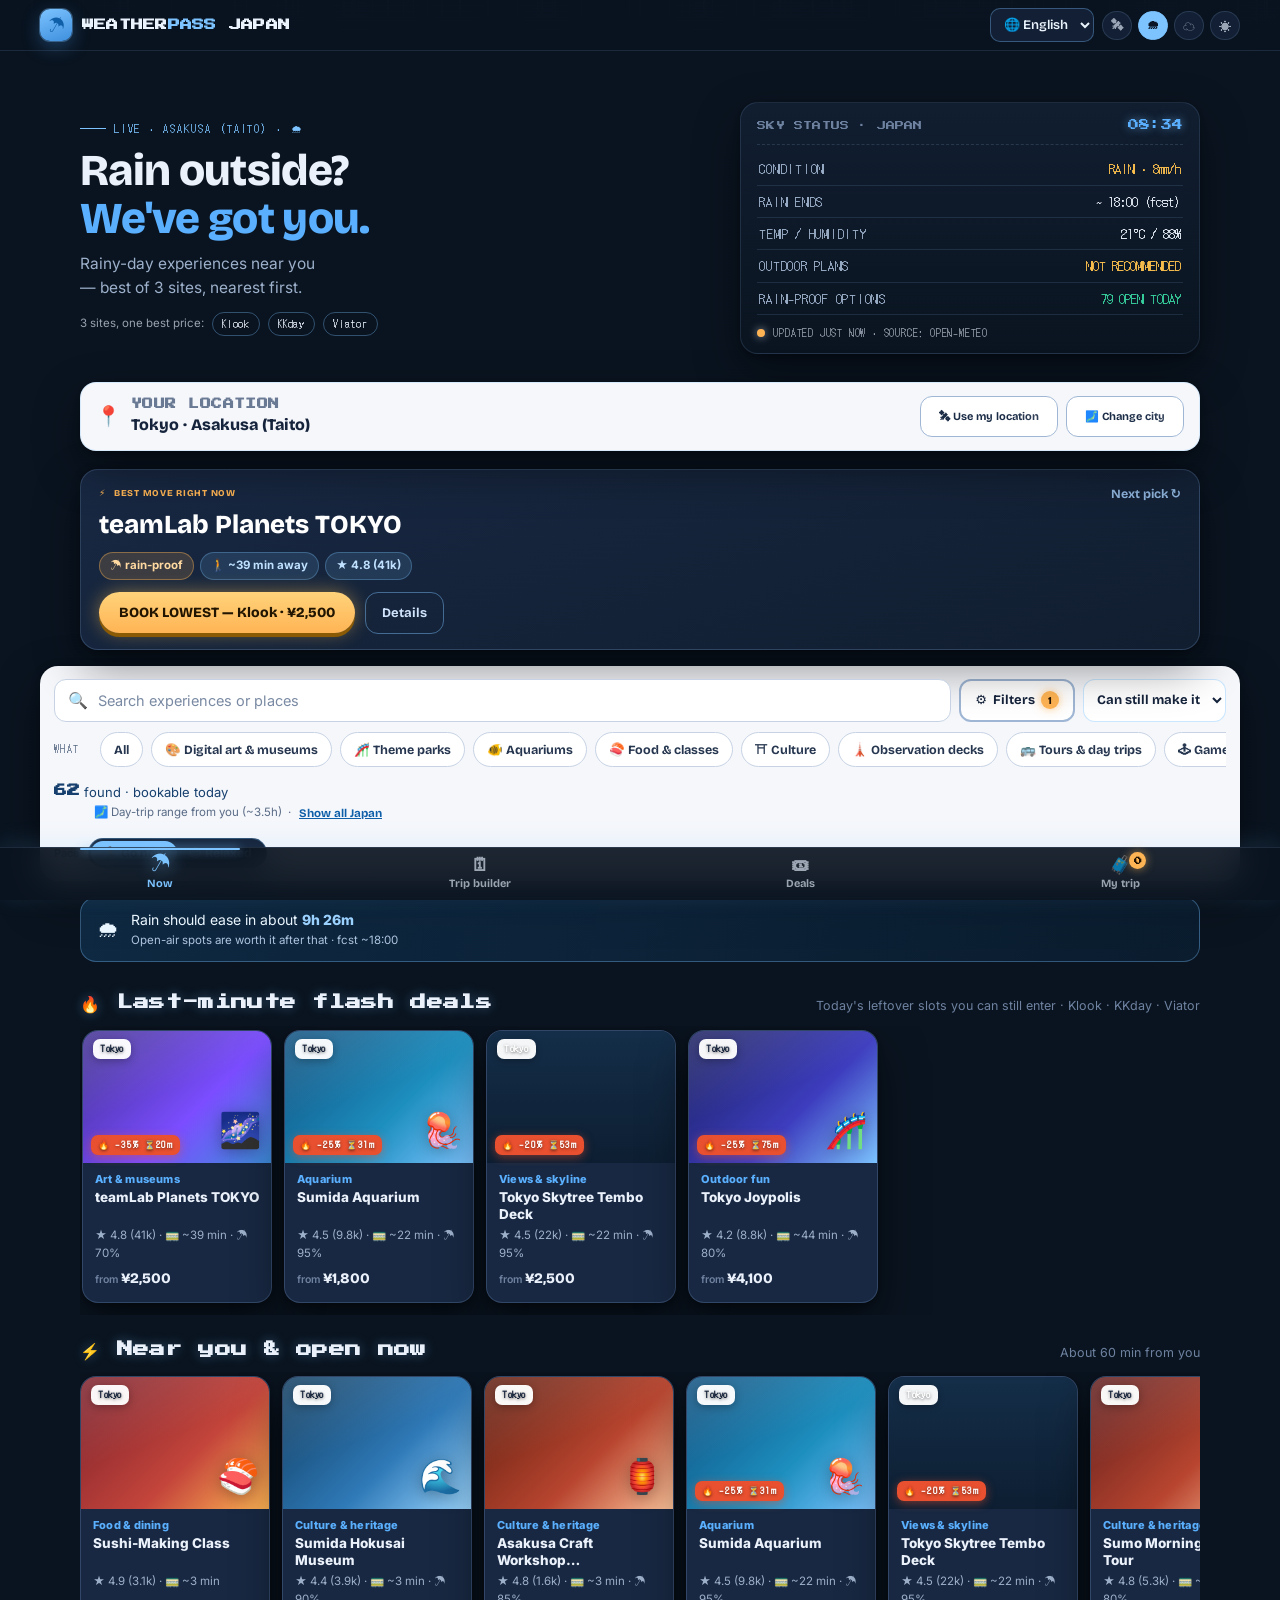
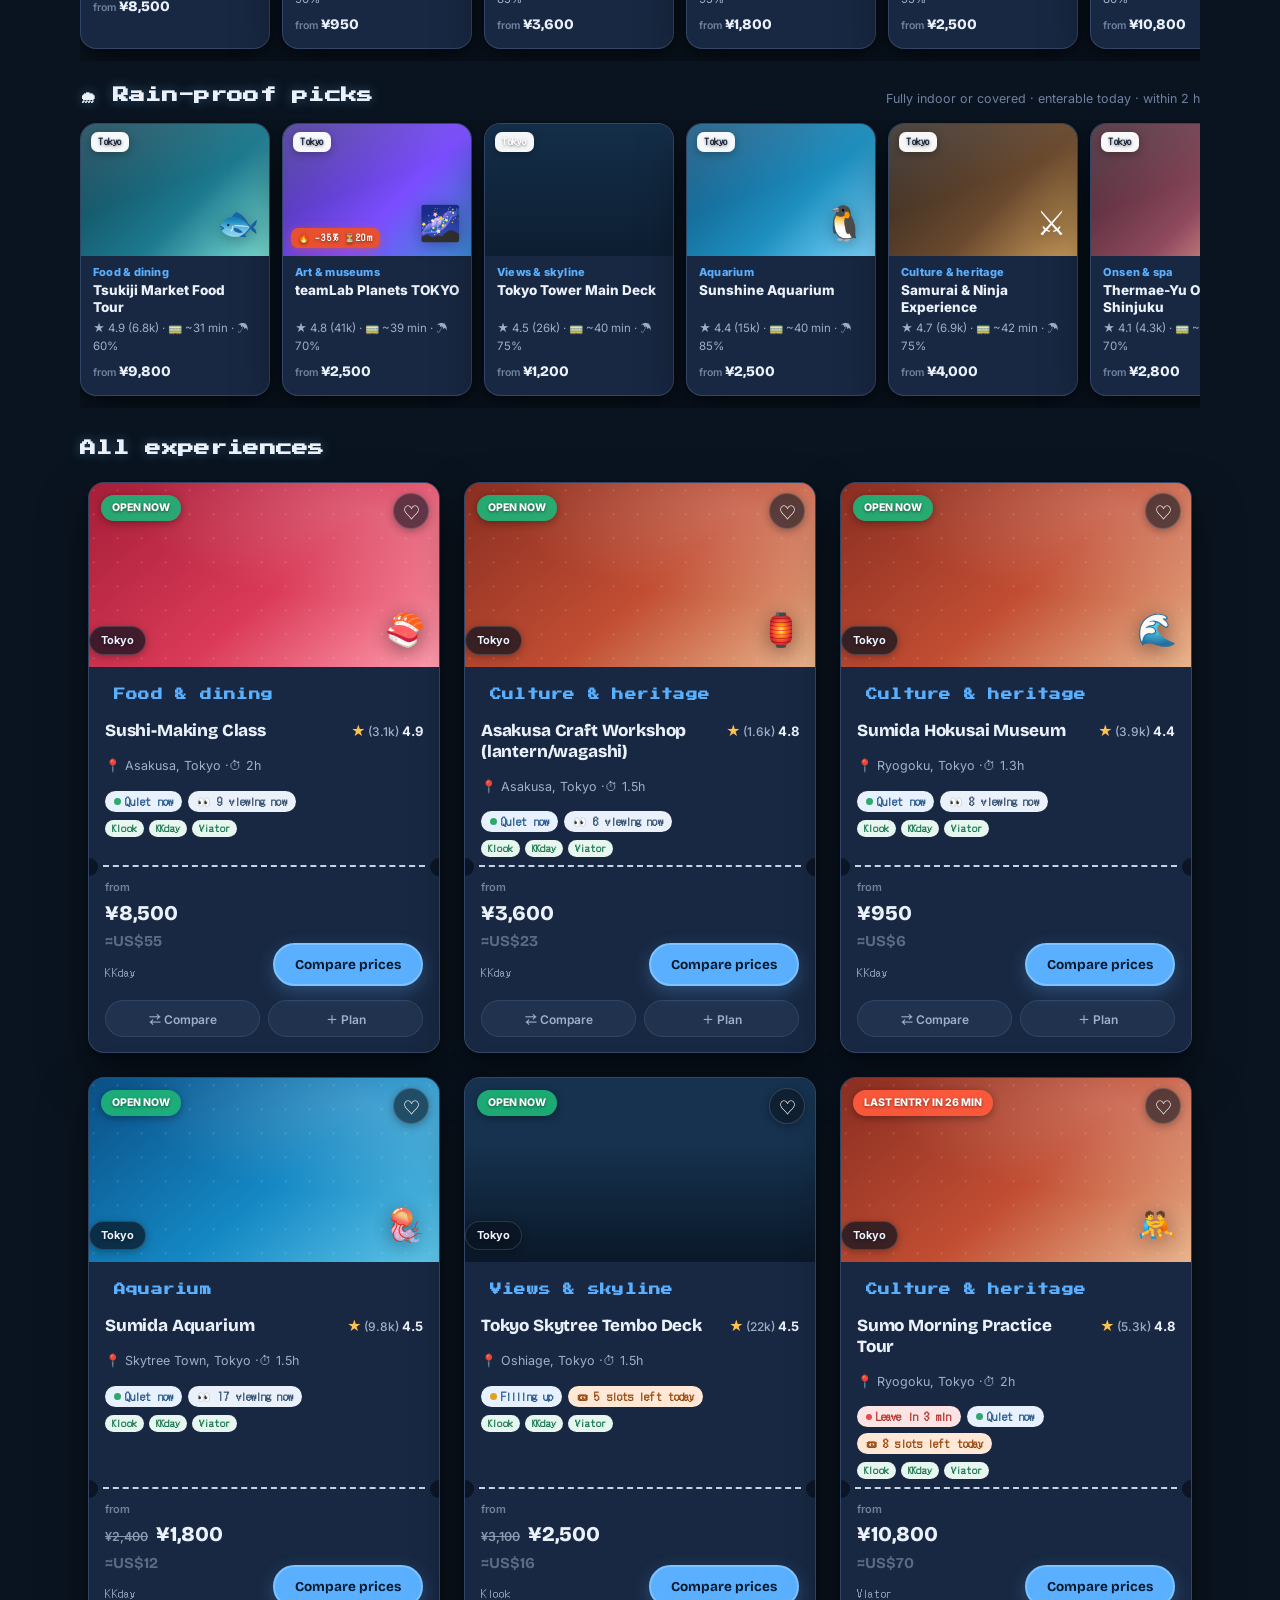
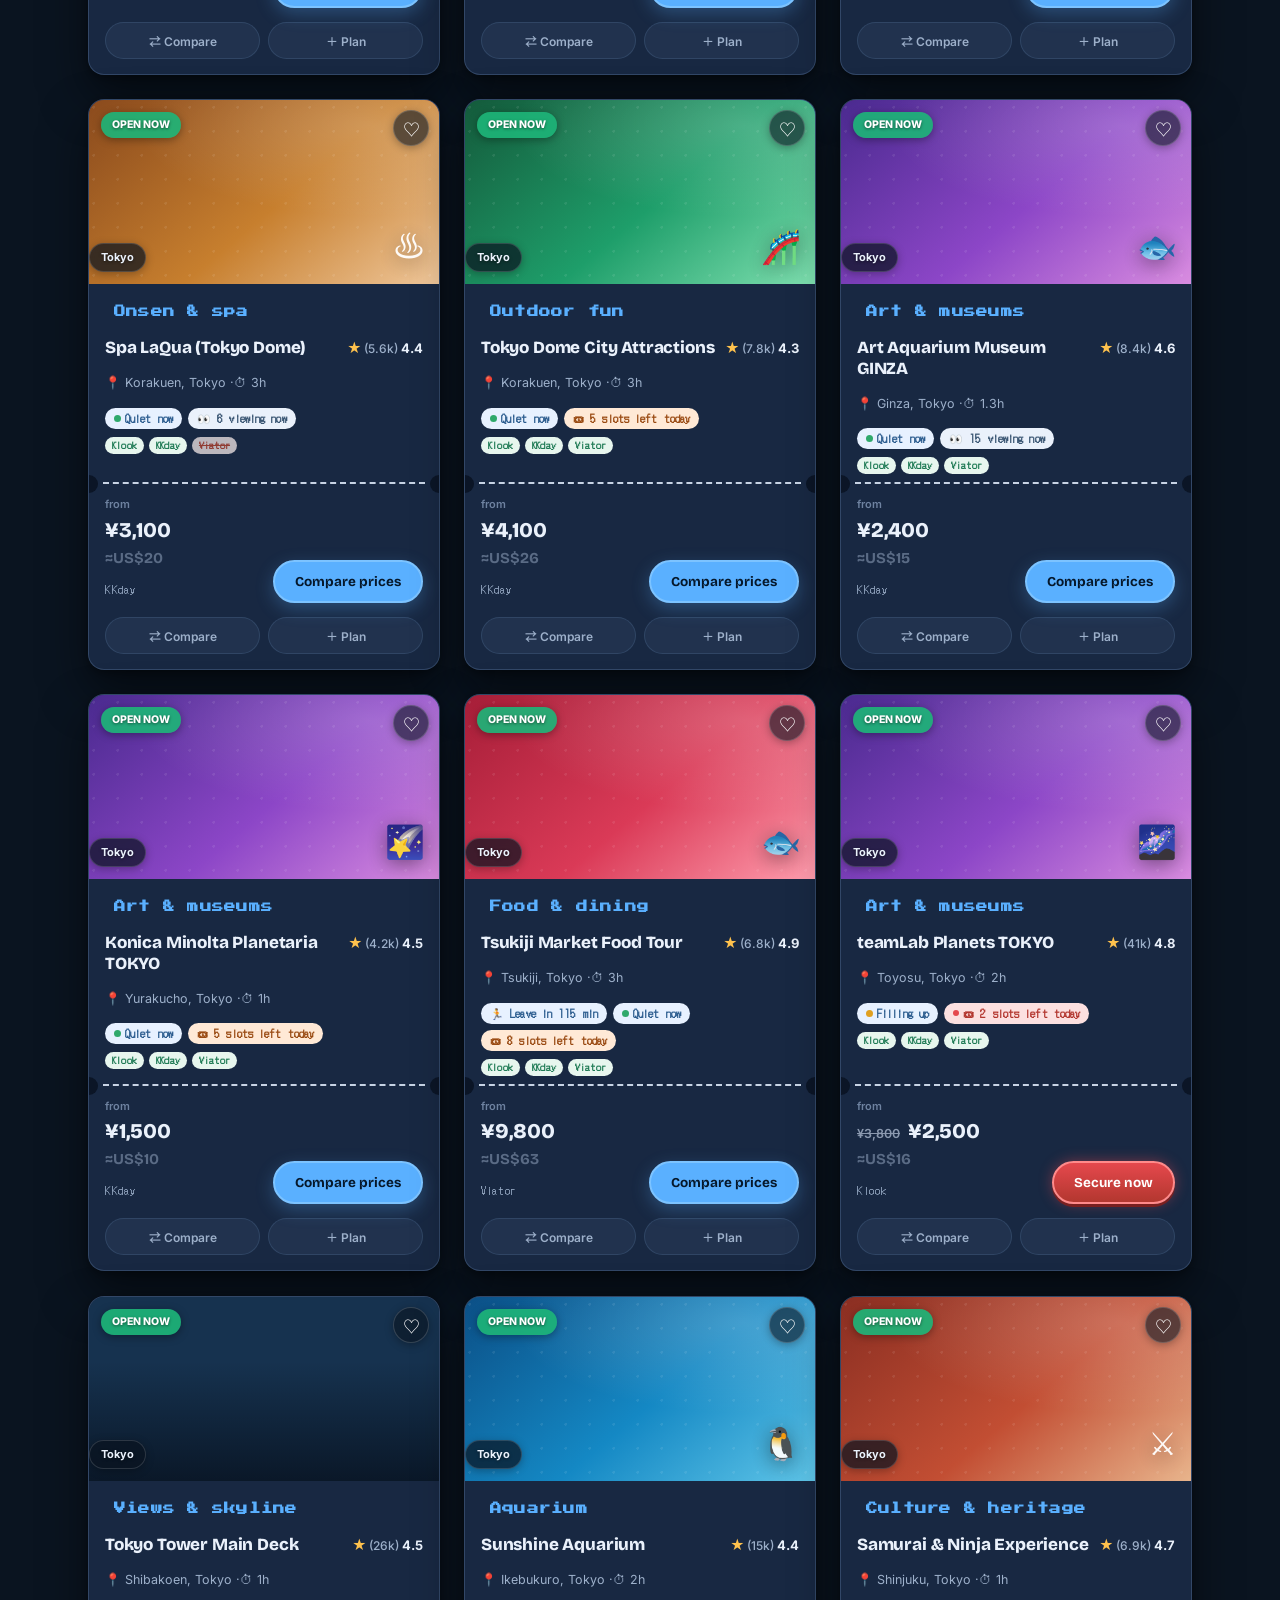
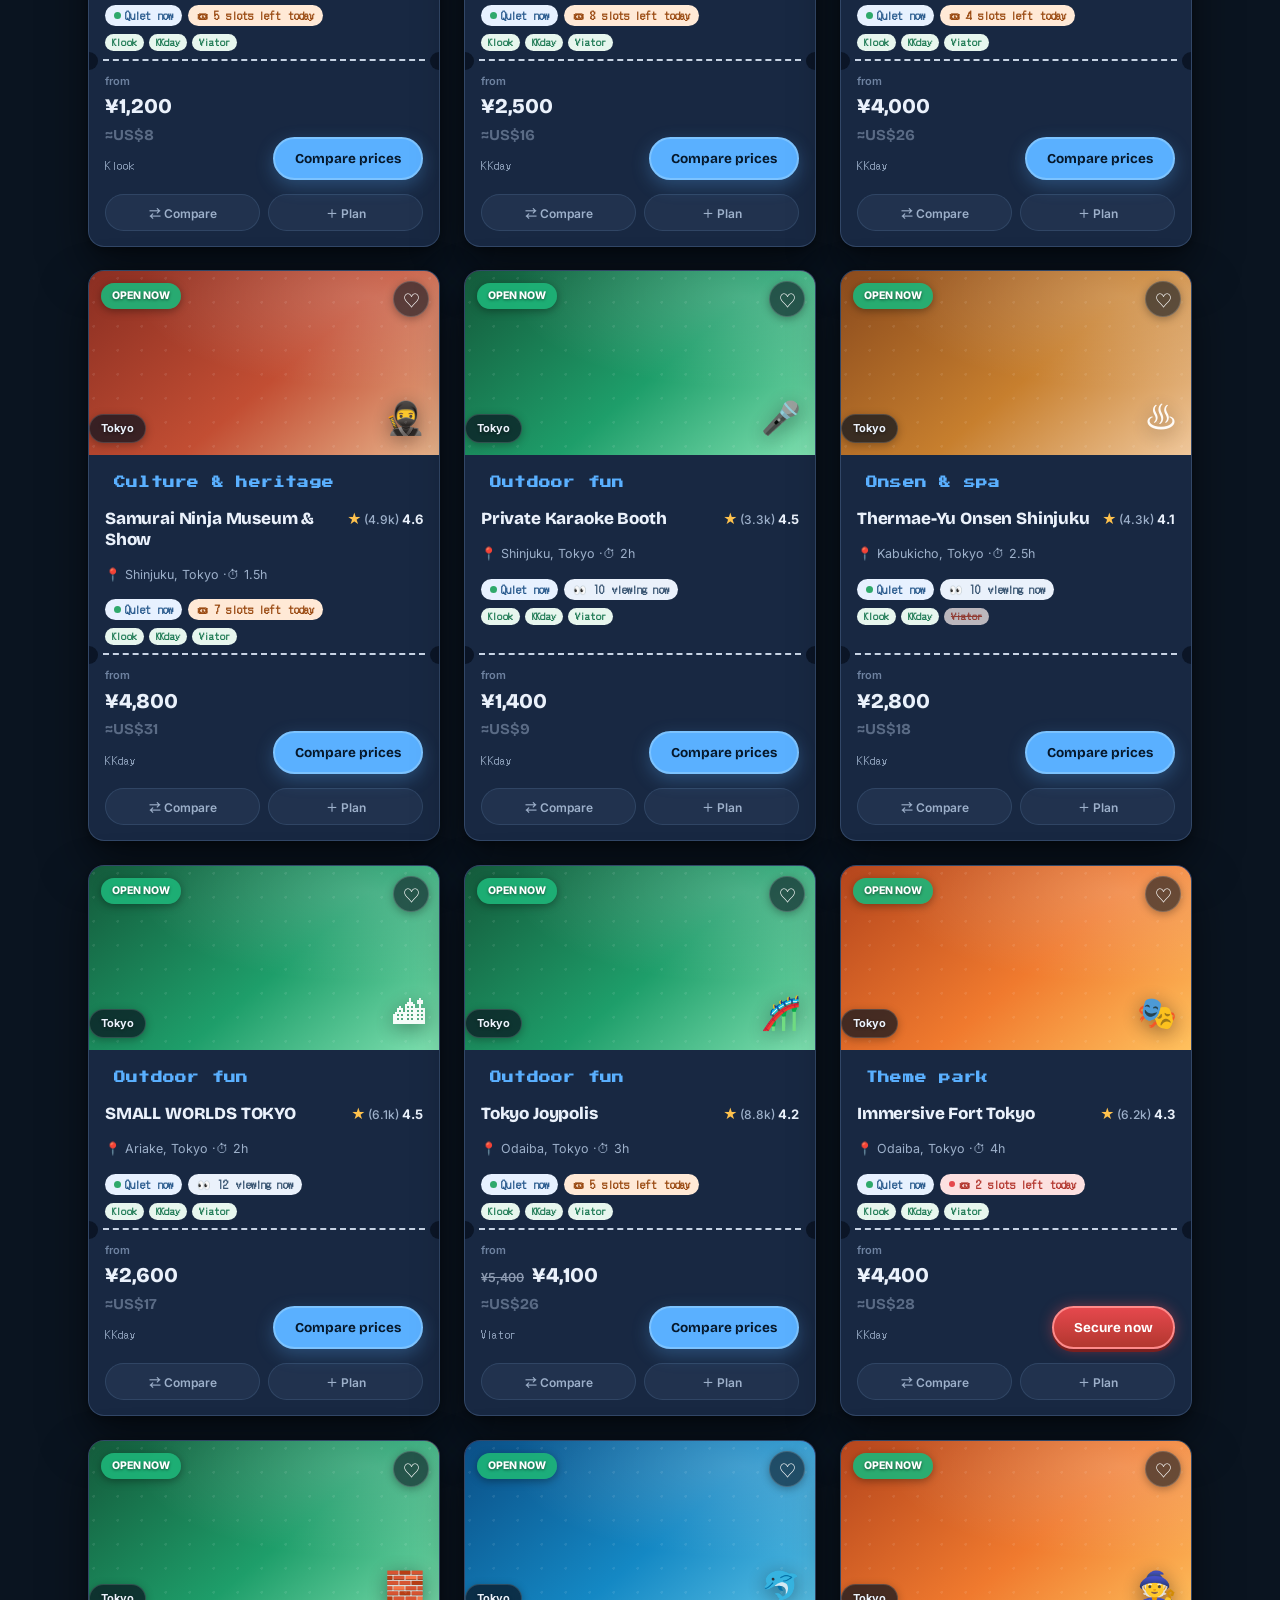
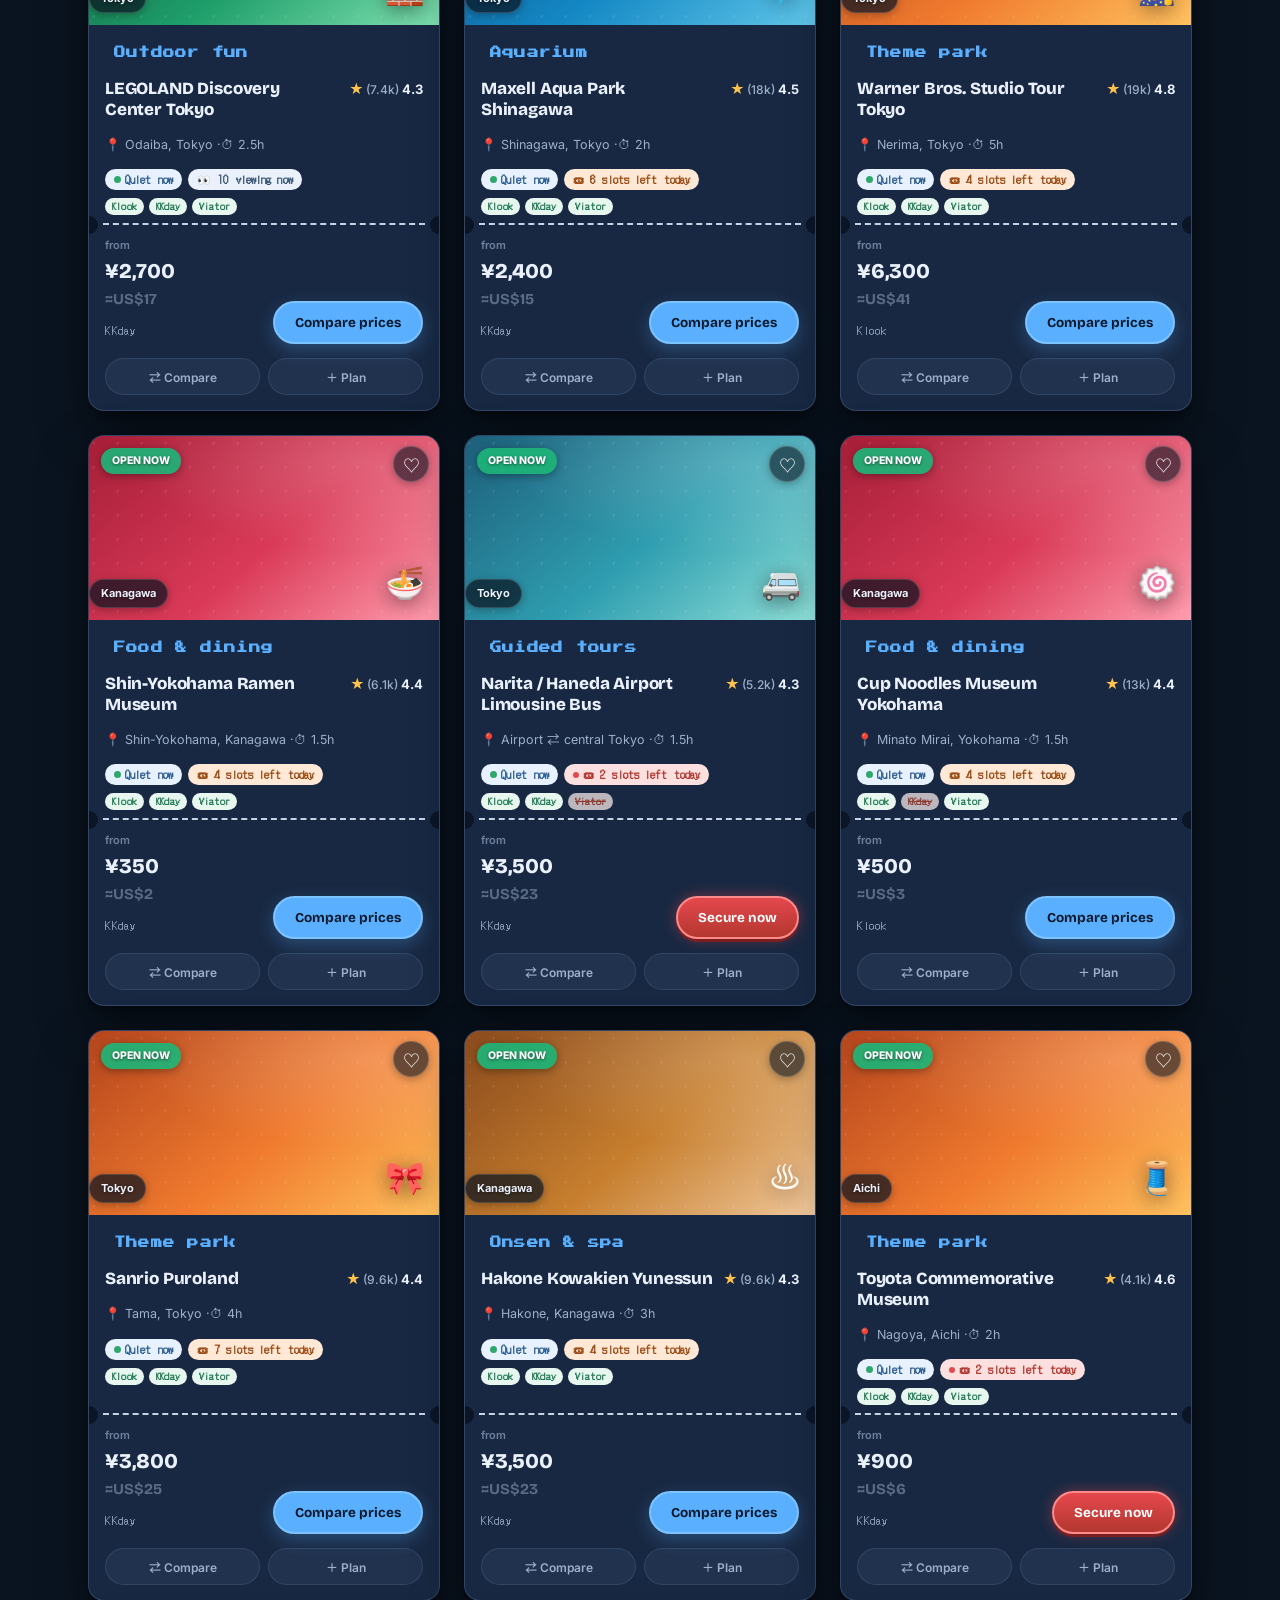
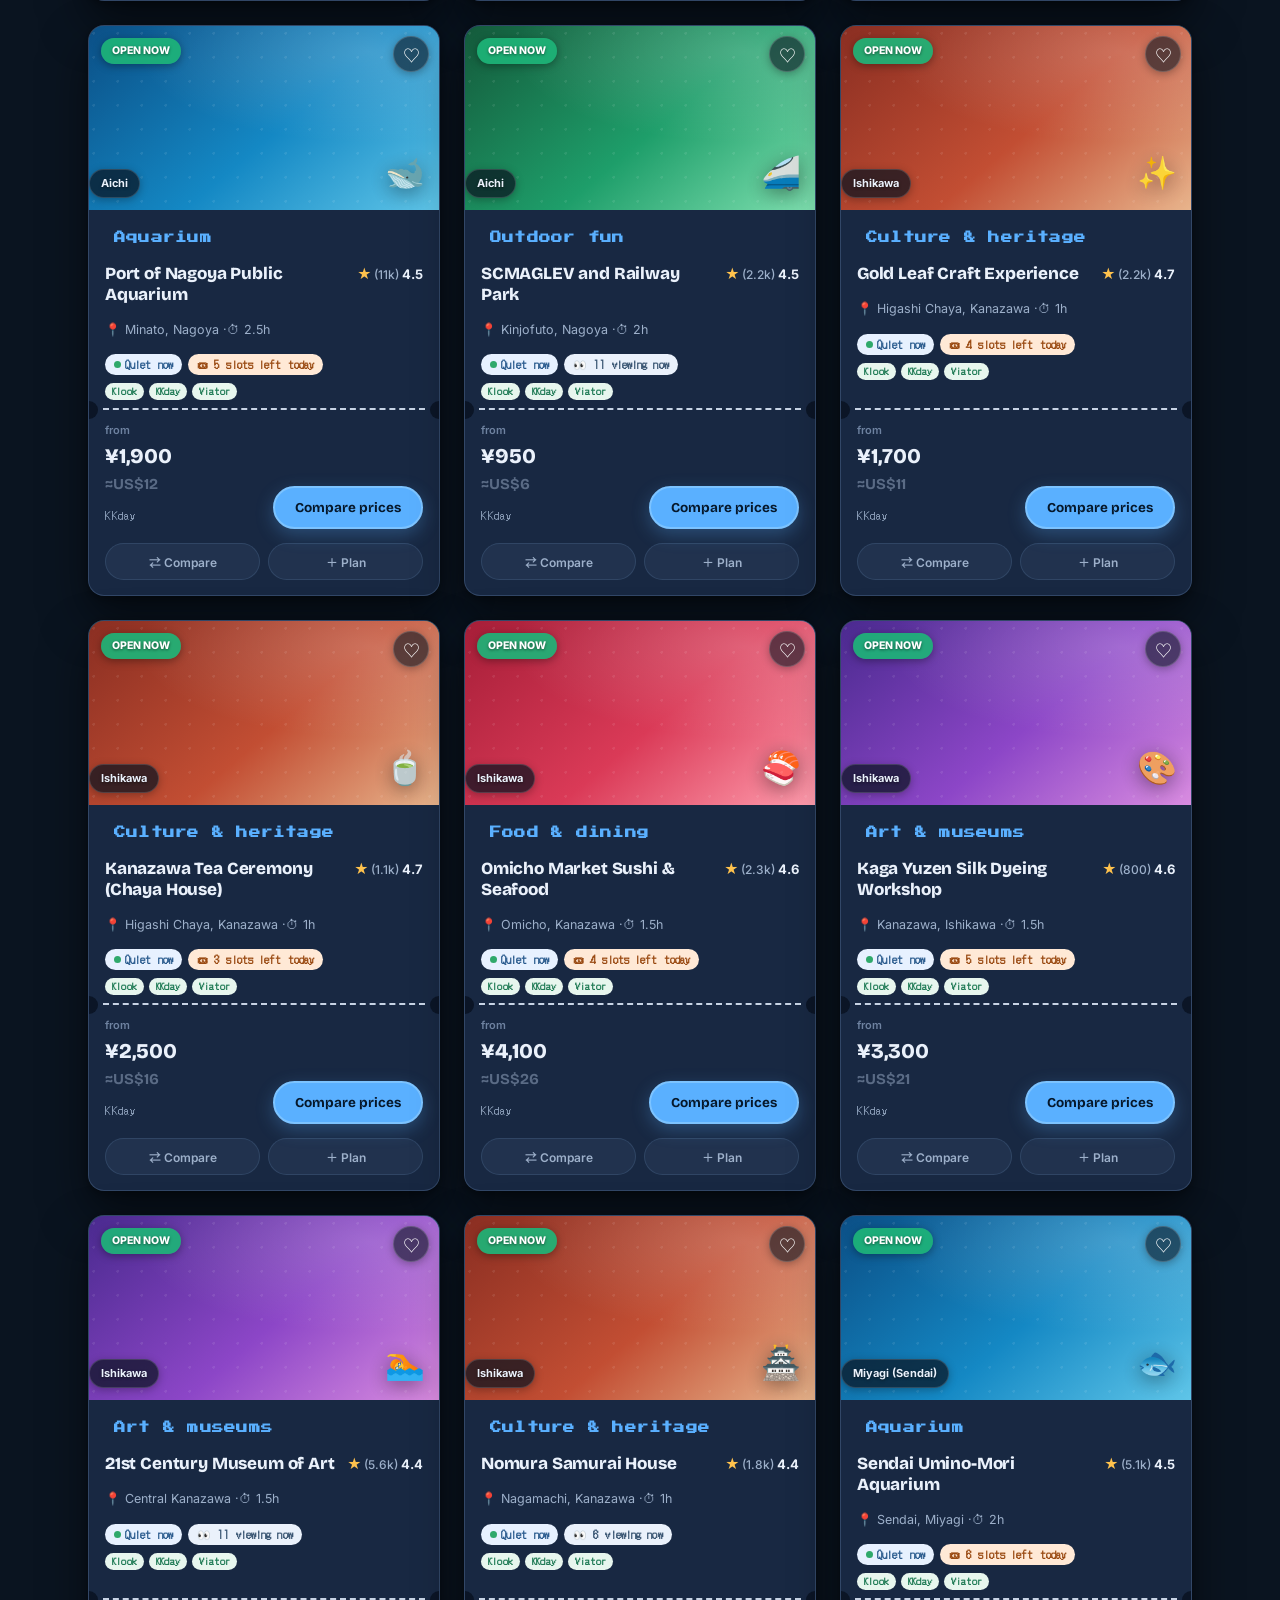
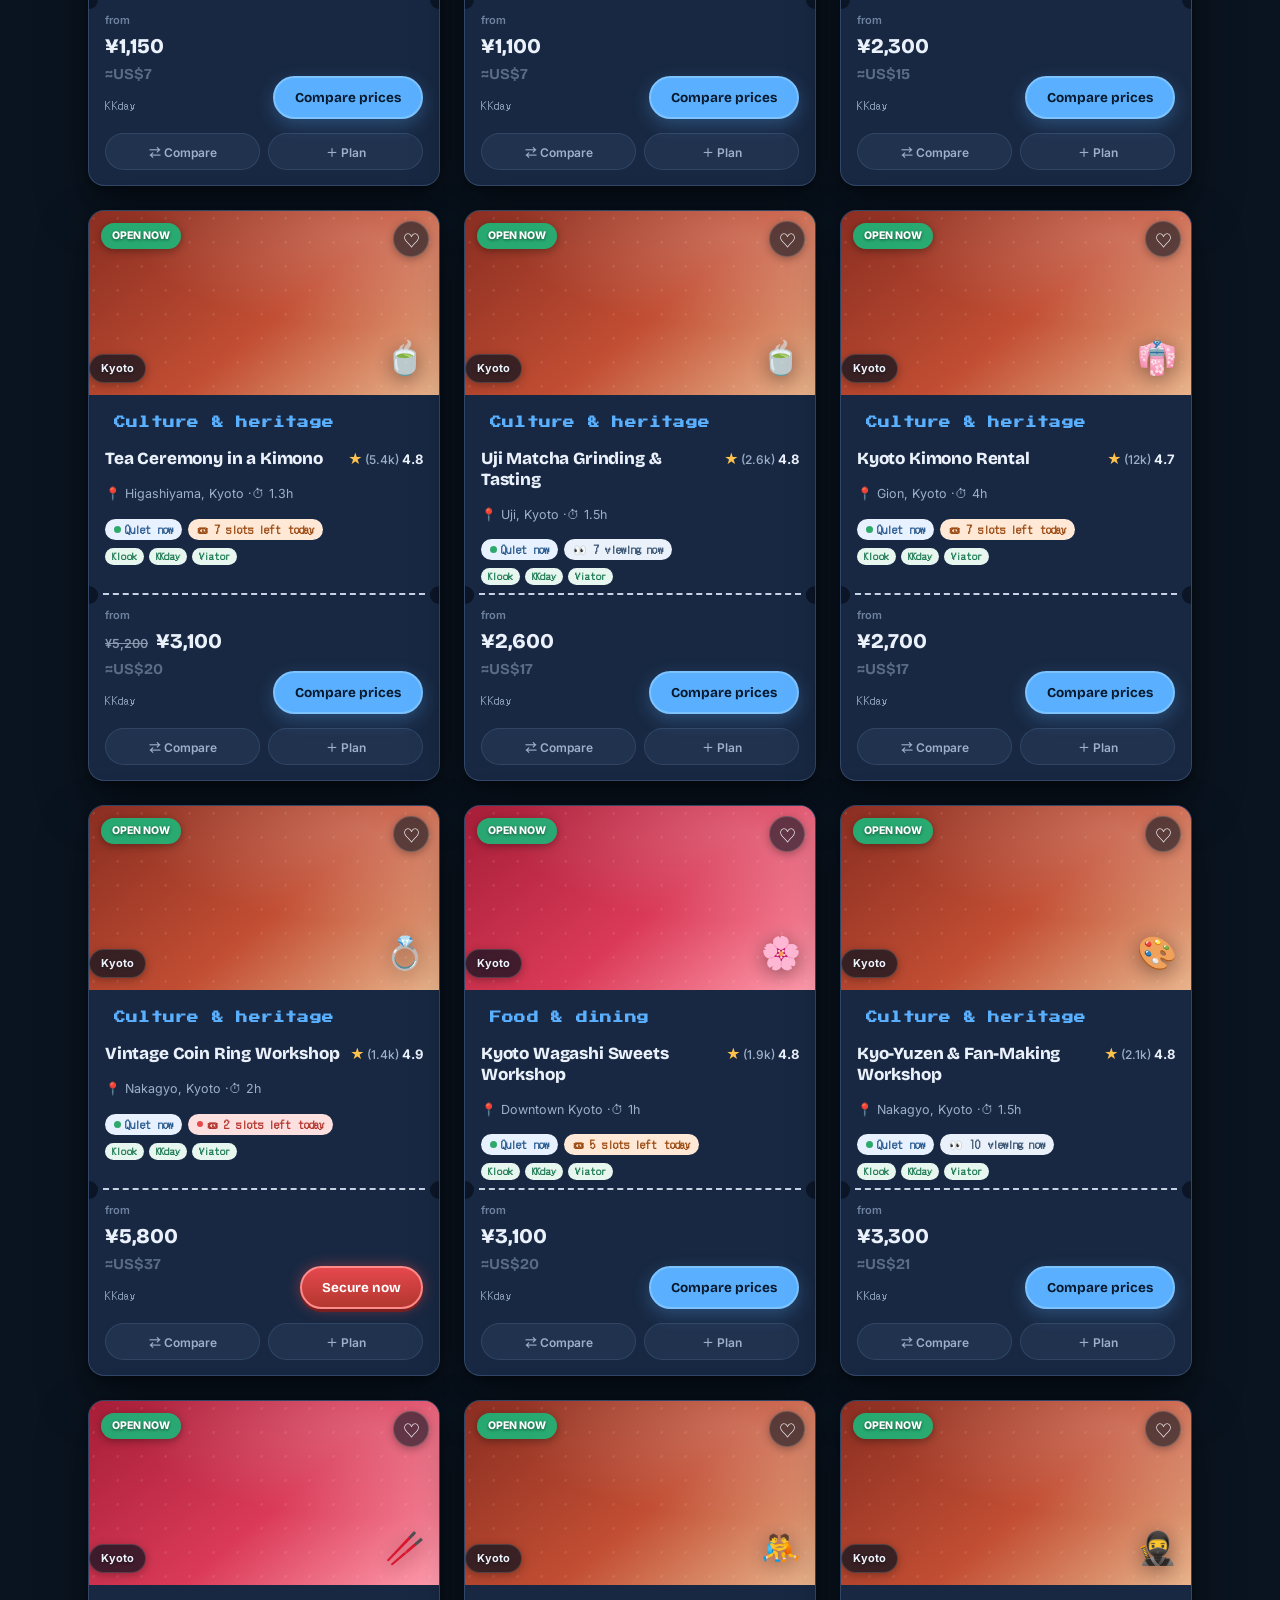
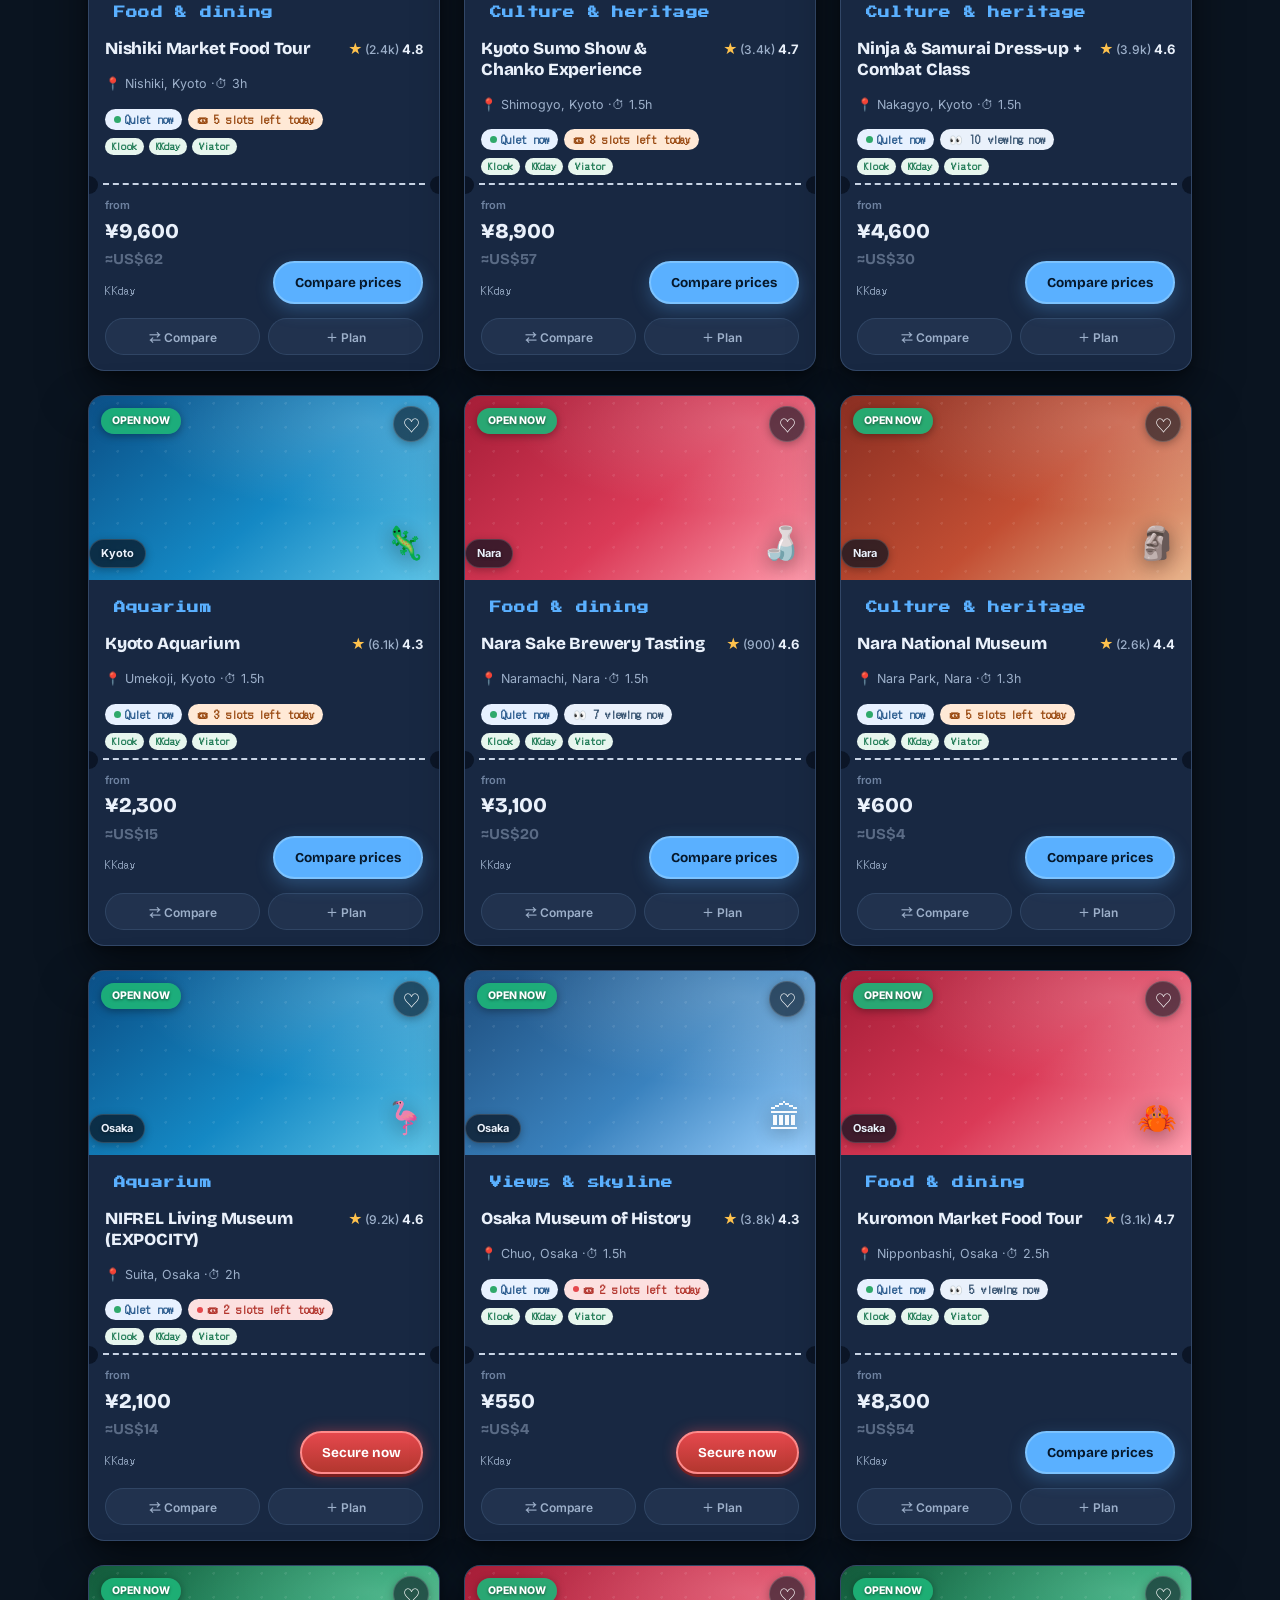
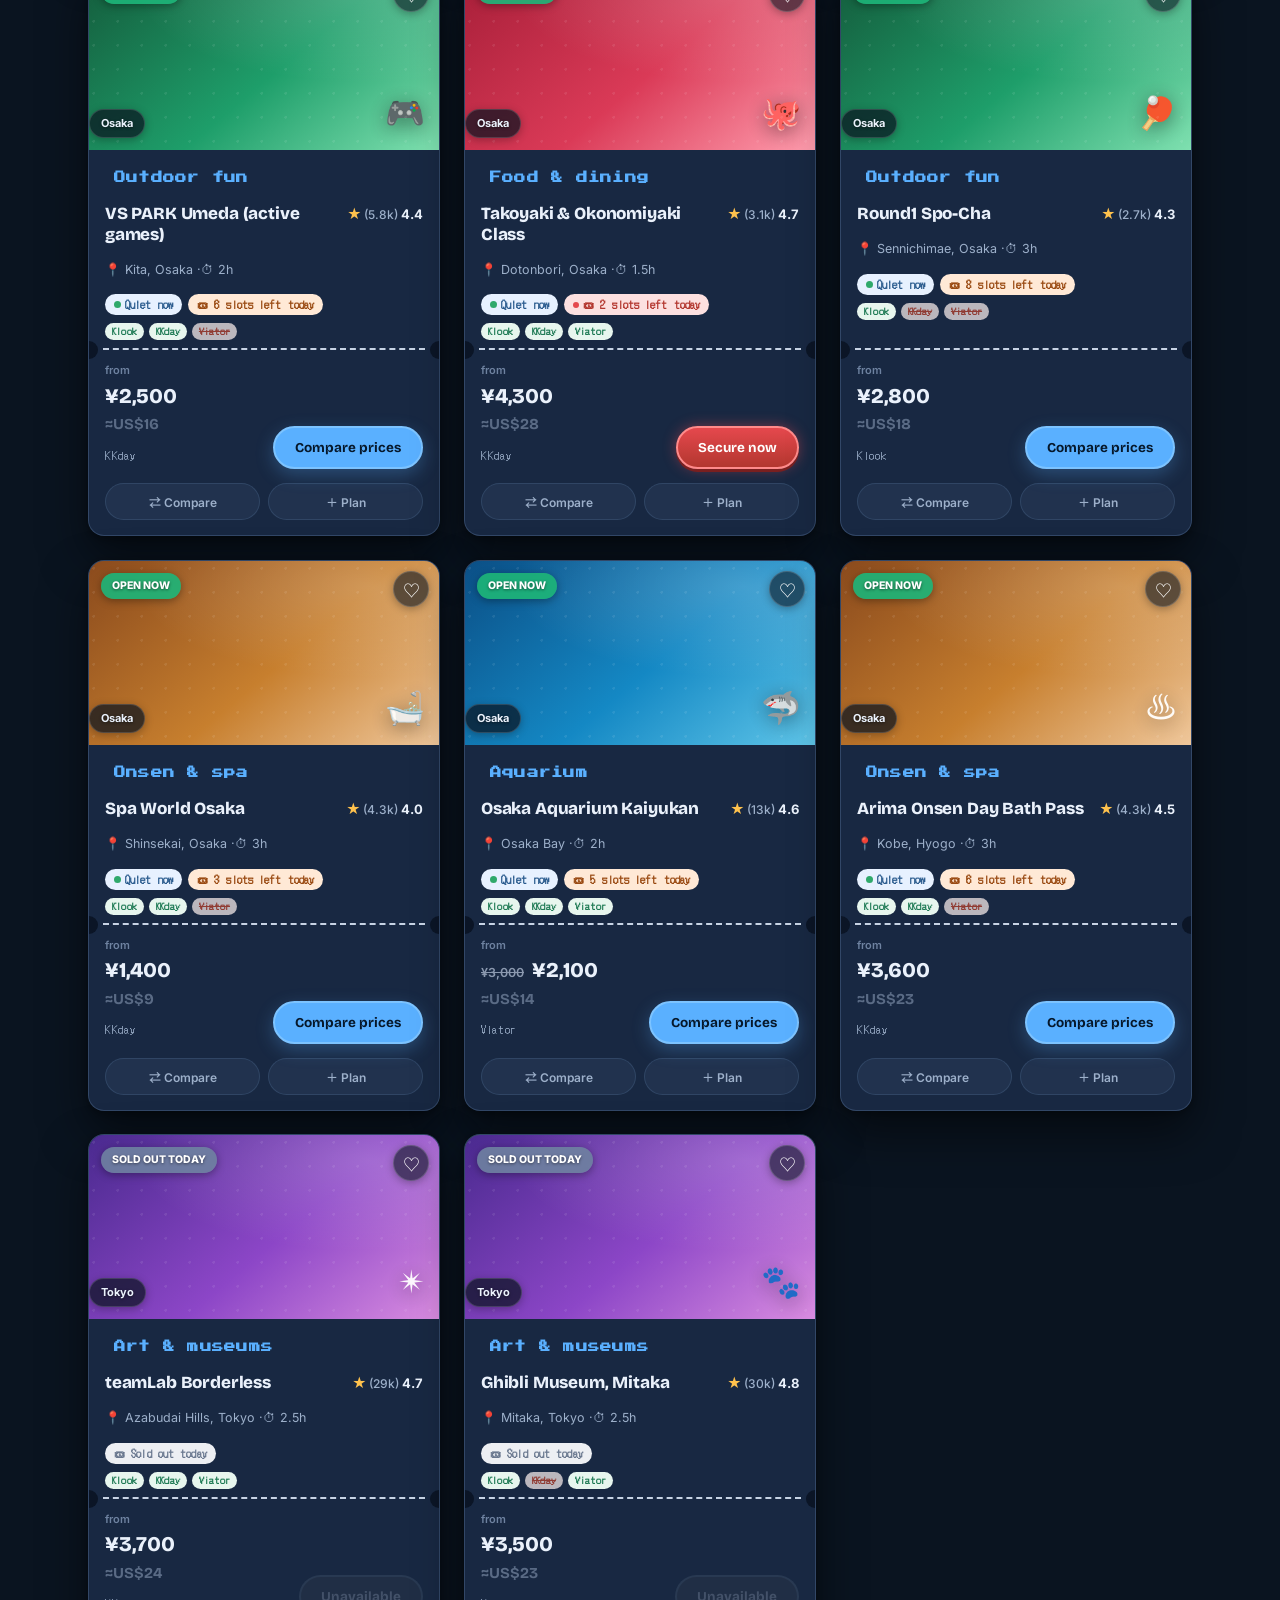
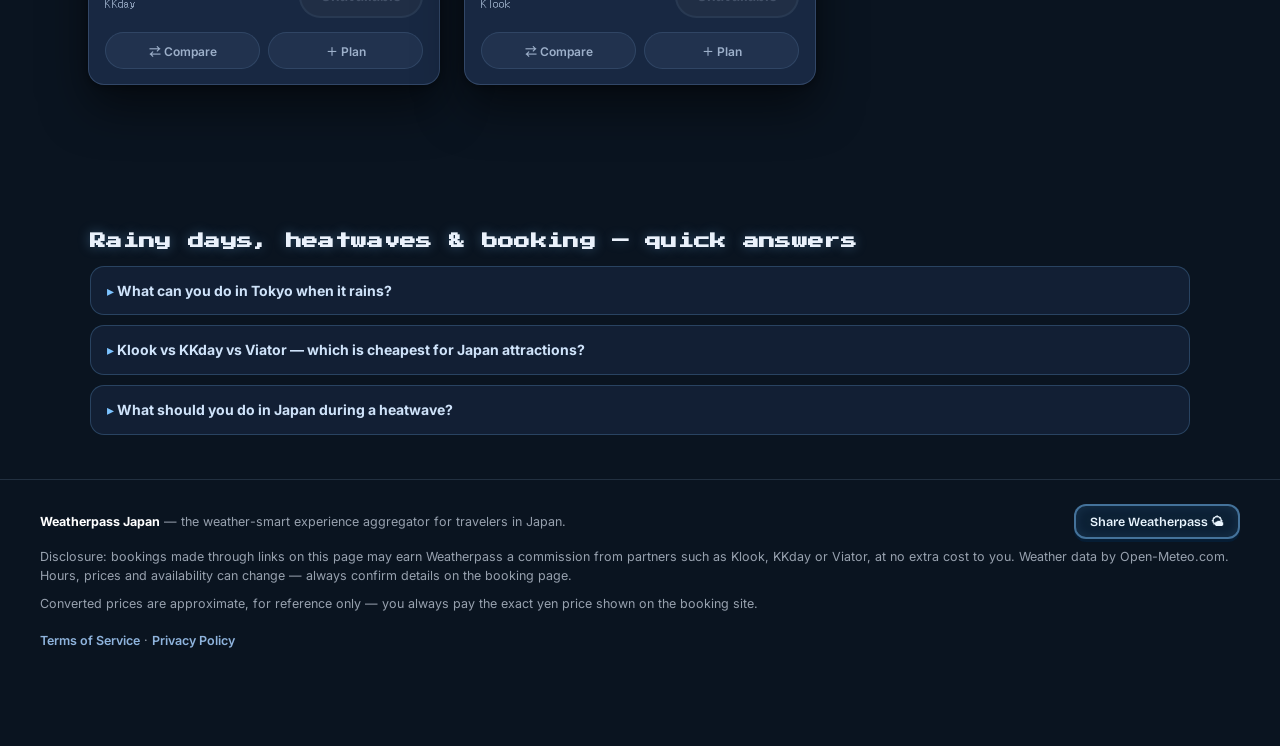
==== commit 0ad66d61: "Add files via upload" ====
--- a/weatherpass-japan-production (1).html
+++ b/weatherpass-japan-production (1).html
@@ -1919,6 +1919,14 @@
 .d-enjoy{background:#FFF6E6;border:1px solid #F1D79A;border-radius:12px;padding:11px 14px;margin:12px 0;
   color:#5A4A2A;font-size:13.5px;line-height:1.7}
 .d-enjoy-h{display:block;font-weight:800;color:#8F5A04;font-size:12.5px;margin-bottom:3px}
+/* walk-up (not sold by the three OTAs): honest "buy on site" row */
+.prov-row.walkup{background:#F4F8FF;border:1px dashed #BFD9F5}
+.prov-row.walkup .prov-name{color:#15233B}
+.prov-row.walkup .book{background:#0F5FA8;color:#fff;text-decoration:none;display:inline-flex;align-items:center}
+/* "this region is thin for your dates — add a neighbour" chips */
+#areaHint{display:flex;align-items:center;flex-wrap:wrap;gap:6px;margin-top:6px}
+.chip-rec{border-color:#BFD9F5!important;background:#EAF3FF!important;color:#0F5FA8!important;
+  font-weight:700!important;padding:3px 10px!important;min-height:0!important;font-size:12px!important}
 </style>
 </head>
 <body data-wx="rain">
@@ -2122,15 +2130,17 @@
           <button class="chip" data-val="photo" aria-pressed="false" data-i18n="styPhoto"></button>
         </div></div>
       <div class="wz-row"><span class="wz-lab" data-i18n="wzArea"></span>
-        <div class="wz-chips" data-wzgroup="area">
+        <div class="wz-chips" data-wzgroup="area" data-wzareas="1">
           <button class="chip" data-val="golden" aria-pressed="true" data-i18n="areaGolden"></button>
           <button class="chip" data-val="kanto" aria-pressed="false" data-i18n="areaKanto"></button>
           <button class="chip" data-val="kansai" aria-pressed="false" data-i18n="areaKansai"></button>
           <button class="chip" data-val="hokkaido" aria-pressed="false" data-i18n="areaHokkaido"></button>
+          <button class="chip" data-val="tohoku" aria-pressed="false" data-i18n="areaTohoku"></button>
           <button class="chip" data-val="chubu" aria-pressed="false" data-i18n="areaChubu"></button>
           <button class="chip" data-val="hiroshima" aria-pressed="false" data-i18n="areaHiroshima"></button>
           <button class="chip" data-val="kyushu" aria-pressed="false" data-i18n="areaKyushu"></button>
-        </div></div>
+        </div>
+        <div class="wz-hint" id="areaHint"></div></div>
       <div class="wz-row"><span class="wz-lab" data-i18n="wzBudget"></span>
         <div class="wz-chips" data-wzgroup="budget">
           <button class="chip" data-val="eco" aria-pressed="false"><span data-i18n="bgEco"></span><span class="chip-sub" data-i18n="bgEcoN"></span></button>
@@ -2315,6 +2325,9 @@
 /* ============ ORIGINS & GEO ============ */
 const ORIGINS=[
  {id:"sapporo",region:"rHokkaido",pref:"hokkaido",lat:43.0687,lng:141.3508},
+ {id:"sendai",region:"rHokkaido",pref:"miyagi",lat:38.2601,lng:140.8822},
+ {id:"aomori",region:"rHokkaido",pref:"aomori",lat:40.8281,lng:140.7406},
+ {id:"yamagata",region:"rHokkaido",pref:"yamagata",lat:38.2483,lng:140.3396},
  {id:"asakusa",region:"rKanto",pref:"tokyo",lat:35.7118,lng:139.7965},
  {id:"shinjuku",region:"rKanto",pref:"tokyo",lat:35.6909,lng:139.7003},
  {id:"tokyoStn",region:"rKanto",pref:"tokyo",lat:35.6812,lng:139.7671},
@@ -2327,7 +2340,7 @@
  {id:"hakata",region:"rKyushu",pref:"fukuoka",lat:33.5902,lng:130.4207},
  {id:"naha",region:"rKyushu",pref:"okinawa",lat:26.2140,lng:127.6790}];
 const REGION_ORDER=["rHokkaido","rKanto","rChubu","rKansai","rChugoku","rKyushu"];
-const PREFS=["hokkaido","tokyo","chiba","kanagawa","aichi","ishikawa","kyoto","osaka","nara","hiroshima","fukuoka","okinawa"];
+const PREFS=["hokkaido","miyagi","aomori","yamagata","tokyo","chiba","kanagawa","aichi","ishikawa","kyoto","osaka","nara","hiroshima","fukuoka","okinawa"];
 function hav(a,b){const R=6371,dLa=(b.lat-a.lat)*Math.PI/180,dLo=(b.lng-a.lng)*Math.PI/180;
 const s=Math.sin(dLa/2)**2+Math.cos(a.lat*Math.PI/180)*Math.cos(b.lat*Math.PI/180)*Math.sin(dLo/2)**2;
 return 2*R*Math.asin(Math.sqrt(s));}
@@ -2367,6 +2380,140 @@
     ko:"체험 후에도 기모노를 입은 채 주변을 둘러볼 수 있는 곳이 있습니다. 히가시야마의 사찰·돌길이 도보권이니 반납·이동 시간을 감안하세요."}
 };
 const enjoyTitle=()=>({ja:"この体験の楽しみ方",en:"Making the most of it","zh-Hant":"玩得盡興的方式","zh-Hans":"玩得尽兴的方式",ko:"200% 즐기는 법"})[state.lang]||"Making the most of it";
+/* ---- walk-up venues: NOT resold by Klook/KKday/Viator ----
+   Showing three OTA prices for these would be false: they are paid at the gate
+   or on the venue's own site. We keep the real door price for planning/budgets,
+   but the UI must say "buy on site" and link to the official page instead of
+   pretending a comparison exists. Verified case-by-case; when in doubt we mark
+   it walk-up rather than invent an OTA listing. */
+const WALKUP={
+  karaoke:"https://karaokekan.jp/shop",
+  ramenMuseum:"https://www.raumen.co.jp/",
+  hakodateAsaichi:"https://www.hakodate-asaichi.com/",
+  tsukiji:"https://www.tsukiji.or.jp/",
+  atsuta:"https://www.atsutajingu.or.jp/",
+  zuihoden:"https://www.zuihoden.com/",
+  sankeien:"https://www.sankeien.or.jp/",
+  nomuraHouse:"https://www.nomurake.com/",
+  naraMuseum:"https://www.narahaku.go.jp/",
+  osakaMuseum:"https://www.osakamushis.jp/",
+  yamadera:"https://www.rissyakuji.jp/",
+  mojiko:"https://www.mojiko.info/",
+  tomonoura:"https://www.tomonoura.jp/",
+  farmTomita:"https://www.farm-tomita.co.jp/",
+  mazdaMuseum:"https://www.mazda.com/ja/about/museum/",
+  toyotaTech:"https://www.tcmit.org/",
+  naritasan:"https://www.naritasan.or.jp/",
+  nanzoin:"https://www.nanzoin.net/",
+  nebuta:"https://www.nebuta.jp/warasse/",
+  zaoRopeway:"https://zaoropeway.co.jp/",
+  ginzanOnsen:"https://www.ginzanonsen.jp/",
+  horyuji:"https://www.horyuji.or.jp/",
+  nijoCastle:"https://nijo-jocastle.city.kyoto.lg.jp/",
+  hirosakiCastle:"https://www.hirosakipark.jp/",
+  inuyama:"https://inuyama-castle.jp/",
+  nokogiriyama:"https://www.mt-nokogiri.co.jp/",
+  sawaraBoat:"https://www.suigo-sawara.ne.jp/",
+  omichoSushi:"https://ohmicho-ichiba.com/",
+  naraSake:"https://www.harushika.com/",
+  hiroshimaSake:"https://www.sakagura-street.com/",
+  kagaYuzen:"https://www.kagayuzen-club.co.jp/",
+  hakataCraft:"https://hakata-navi.jp/",
+  kenrokuTea:"https://www.kanazawa-kankoukyoukai.or.jp/",
+  yatai:"https://yokanavi.com/",
+  shukkeienSpot:""
+};
+const walkupUrl=a=>WALKUP[a.id]||"";
+const isWalkup=a=>Object.prototype.hasOwnProperty.call(WALKUP,a.id);
+const WU_T={
+  title:{ja:"チケットの買い方",en:"How to get in","zh-Hant":"購票方式","zh-Hans":"购票方式",ko:"입장·티켓"},
+  note:{ja:"この体験は Klook・KKday・Viator では取り扱いがありません。現地の窓口または公式サイトで購入できます（表示は目安の当日料金）。",
+    en:"Not resold by Klook, KKday or Viator. Buy at the gate or on the venue's own site (price shown is the typical door rate).",
+    "zh-Hant":"Klook、KKday、Viator 均未販售。請於現場窗口或官方網站購買（顯示為現場參考價）。",
+    "zh-Hans":"Klook、KKday、Viator 均未销售。请于现场窗口或官方网站购买（显示为现场参考价）。",
+    ko:"Klook·KKday·Viator에서는 판매하지 않습니다. 현장 매표소나 공식 사이트에서 구매하세요(표시는 현장 기준 요금)."},
+  gate:{ja:"現地窓口",en:"At the gate","zh-Hant":"現場窗口","zh-Hans":"现场窗口",ko:"현장 매표소"},
+  site:{ja:"公式サイトを見る",en:"Official site","zh-Hant":"官方網站","zh-Hans":"官方网站",ko:"공식 사이트"},
+  chip:{ja:"現地",en:"On site","zh-Hant":"現場","zh-Hans":"现场",ko:"현장"}
+};
+const wuT=k=>WU_T[k][state.lang]||WU_T[k].en;
+/* Search terms that actually return results on the OTAs. Our card titles are
+   written for travellers, but the catalogues index the official venue name —
+   searching "Private Karaoke Booth" returns nothing, "Ghibli Park" returns the
+   ticket. Only ids whose display name differs from the sold product need an entry. */
+const SEARCH_Q={
+  sushi:"Sushi making experience Tokyo", wagashi:"Wagashi making Kyoto",
+  kimono:"Kimono rental Kyoto", naraKimono:"Kimono rental Nara",
+  teaKyoto:"Tea ceremony Kyoto", teaUji:"Uji tea experience",
+  kenrokuTea:"Tea ceremony Kanazawa", yuzenKyoto:"Kyoto Yuzen dyeing experience",
+  coinRing:"Kyoto silver ring making", edocraft:"Edo craft workshop Tokyo",
+  goldleaf:"Kanazawa gold leaf experience", otaruGlass:"Otaru glass making",
+  ryukyuGlass:"Ryukyu glass making Okinawa", samuraiTk:"Samurai experience Tokyo",
+  ninjamuseum:"Ninja experience Tokyo", ninjaKyoto:"Ninja experience Kyoto",
+  sumo:"Sumo morning practice tour Tokyo", sumoKyoto:"Sumo show Kyoto",
+  takoyaki:"Takoyaki cooking class Osaka", okonHiro:"Okonomiyaki Hiroshima experience",
+  hopbus:"Tokyo hop on hop off bus", limobus:"Airport Limousine Bus Tokyo",
+  fujiTrip:"Mount Fuji day tour from Tokyo", fujikawaguchi:"Lake Kawaguchi tour",
+  nikko:"Nikko day tour from Tokyo", kamakura:"Kamakura day tour",
+  hakone:"Hakone day tour", hakonePirate:"Hakone Sightseeing Cruise",
+  enoshima:"Enoshima Sea Candle ticket", kansaiLoop:"Osaka Kyoto Nara day tour",
+  hiroshimaFull:"Hiroshima Miyajima day tour", miyajima:"Miyajima Itsukushima tour",
+  onomichi:"Shimanami Kaido cycling tour", oiraseTour:"Oirase Gorge Towada tour",
+  yoshinoTrip:"Mount Yoshino Asuka tour", matsushimaCruise:"Matsushima Bay cruise",
+  dotonCruise:"Dotonbori river cruise", nishikiTour:"Nishiki Market food tour Kyoto",
+  kuromonTour:"Kuromon Market food tour Osaka", tsukiji:"Tsukiji Outer Market food tour",
+  yatai:"Fukuoka yatai food tour", dazaifu:"Dazaifu Tenmangu tour",
+  naraTour:"Nara day tour from Osaka", shirakawa:"Shirakawa-go day tour",
+  arashiyama:"Arashiyama Kyoto tour", fushimi:"Fushimi Inari tour",
+  amanohashidate:"Amanohashidate tour", biwako:"Lake Biwa tour",
+  byodoin:"Byodoin Uji tour", himeji:"Himeji Castle tour", rokko:"Mount Rokko Kobe",
+  arima:"Arima Onsen day trip", nunobiki:"Nunobiki Herb Garden ropeway",
+  hakodateView:"Mount Hakodate ropeway ticket", zaoRopeway:"Zao Ropeway ticket",
+  noboribetsu:"Noboribetsu Onsen day pass", yunessun:"Hakone Kowakien Yunessun ticket",
+  hakoneOpenAir:"Hakone Open Air Museum ticket", sankeien:"Sankeien Garden ticket",
+  aoiike:"Blue Pond Biei tour", asahiyama:"Asahiyama Zoo ticket",
+  niseko:"Niseko activity", farmTomita:"Furano lavender tour",
+  blueCave:"Okinawa Blue Cave snorkeling", kouri:"Kouri Island tour",
+  parasail:"Okinawa parasailing", churaumi:"Churaumi Aquarium ticket",
+  dmmAqua:"DMM Kariyushi Aquarium ticket", teamlabfuture:"teamLab Future Park Okinawa",
+  okinawaWorld:"Okinawa World Gyokusendo ticket", huistenbosch:"Huis Ten Bosch ticket",
+  tlForest:"teamLab Forest Fukuoka", yufuin:"Yufuin day tour",
+  fukuokaTower:"Fukuoka Tower ticket", motherFarm:"Mother Farm ticket",
+  kamogawa:"Kamogawa Sea World ticket", germanVillage:"Tokyo German Village ticket",
+  disney:"Tokyo Disney Resort ticket", usj:"Universal Studios Japan ticket",
+  ghibliPark:"Ghibli Park ticket", legoNagoya:"Legoland Japan ticket",
+  legoland:"Legoland Discovery Center Tokyo", sanrio:"Sanrio Puroland ticket",
+  yomiuri:"Yomiuriland ticket", domecity:"Tokyo Dome City attractions",
+  joypolis:"Tokyo Joypolis ticket", round1:"Round1 Osaka", vspark:"VS Park Osaka",
+  spaworld:"Spa World Osaka ticket", spalaqua:"LaQua Spa Tokyo Dome",
+  thermae:"Thermae-yu Shinjuku", smallworlds:"SmallWorlds Tokyo ticket",
+  immersivefort:"Immersive Fort Tokyo ticket", warnerhp:"Harry Potter Studio Tokyo",
+  planets:"teamLab Planets Tokyo", borderless:"teamLab Borderless Tokyo",
+  artaqua:"Art Aquarium Museum Tokyo", planetaria:"Planetaria Tokyo planetarium",
+  ghibliM:"Ghibli Museum Mitaka", hokusai:"Sumida Hokusai Museum",
+  sumida:"Sumida Aquarium ticket", sunshine:"Sunshine Aquarium ticket",
+  aquapark:"Maxell Aqua Park Shinagawa", kyotoAqua:"Kyoto Aquarium ticket",
+  kaiyukan:"Osaka Aquarium Kaiyukan ticket", nifrel:"Nifrel ticket",
+  nagoyaAqua:"Nagoya Port Aquarium ticket", sendaiUmino:"Sendai Umino-Mori Aquarium ticket",
+  skytree:"Tokyo Skytree ticket", tokyoTower:"Tokyo Tower ticket",
+  shibuyaSky:"Shibuya Sky ticket", umeda:"Umeda Sky Building ticket",
+  nagoyaTV:"Mirai Tower Nagoya ticket", maglev:"SCMaglev and Railway Park",
+  cupnoodle:"Cup Noodles Museum Yokohama", shiroi:"Shiroi Koibito Park ticket",
+  sapporoBeer:"Sapporo Beer Museum tour", peaceM:"Hiroshima Peace Memorial Museum",
+  museum21:"21st Century Museum Kanazawa", hiroshimaSake:"Saijo sake brewery tour",
+  naraSake:"Nara sake tasting", hakataCraft:"Hakata doll painting",
+  kagaYuzen:"Kaga Yuzen dyeing experience", omichoSushi:"Omicho Market Kanazawa",
+  hirosakiCastle:"Hirosaki Castle", inuyama:"Inuyama Castle", nijoCastle:"Nijo Castle ticket",
+  horyuji:"Horyuji Temple", yamadera:"Yamadera Risshakuji", ginzanOnsen:"Ginzan Onsen",
+  nebuta:"Nebuta Museum Wa Rasse", zuihoden:"Zuihoden Sendai", atsuta:"Atsuta Shrine",
+  naritasan:"Naritasan Shinshoji", nanzoin:"Nanzoin Reclining Buddha",
+  mojiko:"Mojiko Retro", tomonoura:"Tomonoura", nokogiriyama:"Mount Nokogiri ropeway",
+  sawaraBoat:"Sawara boat ride", naraMuseum:"Nara National Museum",
+  osakaMuseum:"Osaka Museum of History", nomuraHouse:"Nomura Samurai House Kanazawa",
+  toyotaTech:"Toyota Commemorative Museum", mazdaMuseum:"Mazda Museum",
+  ramenMuseum:"Shin-Yokohama Ramen Museum", karaoke:"Karaoke Tokyo",
+  hakodateAsaichi:"Hakodate Morning Market"
+};
 /* Primary affiliate auto-switch by target language/market.
    In production: also read Accept-Language / IP geo, and swap
    the affiliate ID + deep-link template per provider. */
@@ -2508,7 +2655,7 @@
  {en:"Universal Studios Japan 1-Day",ja:"ユニバーサル・スタジオ・ジャパン 1デイ","zh-Hant":"日本環球影城1日券","zh-Hans":"日本环球影城1日券",ko:"유니버설 스튜디오 재팬 1일권"},
  {en:"Konohana, Osaka",ja:"大阪・此花","zh-Hant":"大阪・此花","zh-Hans":"大阪・此花",ko:"오사카 코노하나"},
  {en:"Super Nintendo World and wizardry — Osaka's blockbuster park.",ja:"任天堂ワールドと魔法の世界。大阪の超大作パーク。","zh-Hant":"任天堂世界與魔法世界，大阪的重量級樂園。","zh-Hans":"任天堂世界与魔法世界，大阪的重量级乐园。",ko:"닌텐도 월드와 마법 세계. 오사카의 블록버스터 파크."});
-A("umeda","osaka","views","cov","🌇",34.7052,135.4899,{k:1500,d:1400,v:1700},4.4,8800,"22:30","22:00",60,0,0,"today","bfCouple","linear-gradient(135deg,#3B1D5E,#6B3DA8 60%,#D1B8FF)",
+A("umeda","osaka","views","out","🌇",34.7052,135.4899,{k:1500,d:1400,v:1700},4.4,8800,"22:30","22:00",60,0,0,"today","bfCouple","linear-gradient(135deg,#3B1D5E,#6B3DA8 60%,#D1B8FF)",
  {en:"Umeda Sky Observatory",ja:"梅田スカイビル空中庭園","zh-Hant":"梅田藍天大廈空中庭園","zh-Hans":"梅田蓝天大厦空中庭园",ko:"우메다 스카이빌딩 공중정원"},
  {en:"Umeda, Osaka",ja:"大阪・梅田","zh-Hant":"大阪・梅田","zh-Hans":"大阪・梅田",ko:"오사카 우메다"},
  {en:"A floating glass escalator to 360° city views.",ja:"空中エスカレーターで360度の大阪パノラマへ。","zh-Hant":"乘空中電扶梯登上360度大阪全景。","zh-Hans":"乘空中扶梯登上360度大阪全景。",ko:"공중 에스컬레이터로 360도 오사카 전망."});
@@ -2524,10 +2671,10 @@
  {en:"SCMAGLEV and Railway Park",ja:"リニア・鉄道館","zh-Hant":"磁浮・鐵道館","zh-Hans":"磁浮・铁道馆",ko:"리니어 철도관"},
  {en:"Kinjofuto, Nagoya",ja:"名古屋・金城ふ頭","zh-Hant":"名古屋・金城碼頭","zh-Hans":"名古屋・金城码头",ko:"나고야 킨조후토"},
  {en:"Real shinkansen and maglev trains you can board, plus a driving simulator.",ja:"本物の新幹線とリニアに乗り込める。運転シミュレータも。","zh-Hant":"可以登上真正的新幹線與磁浮列車，還有駕駛模擬器。","zh-Hans":"可以登上真正的新干线与磁浮列车，还有驾驶模拟器。",ko:"진짜 신칸센과 자기부상열차에 탑승 가능. 운전 시뮬레이터도."});
-A("ghibliPark","aichi","theme","cov","🌰",35.1731,137.0906,{k:3800,d:3700,v:4200},4.6,11900,"17:00","15:00",300,1,0,"today","bfFamily","linear-gradient(135deg,#1D4E2B,#3D8F5E 60%,#B8E0A8)",
+A("ghibliPark","aichi","theme","out","🌰",35.1731,137.0906,{k:3800,d:3700,v:4200},4.6,11900,"17:00","15:00",300,1,0,"today","bfFamily","linear-gradient(135deg,#1D4E2B,#3D8F5E 60%,#B8E0A8)",
  {en:"Ghibli Park",ja:"ジブリパーク","zh-Hant":"吉卜力樂園","zh-Hans":"吉卜力乐园",ko:"지브리 파크"},
  {en:"Nagakute, Aichi",ja:"愛知・長久手","zh-Hant":"愛知・長久手","zh-Hans":"爱知・长久手",ko:"아이치 나가쿠테"},
- {en:"Walk into Ghibli's worlds — mostly indoors, book-ahead tickets.",ja:"ジブリの世界へ。屋内中心、チケットは事前予約制。","zh-Hant":"走進吉卜力的世界，以室內為主，需提前購票。","zh-Hans":"走进吉卜力的世界，以室内为主，需提前购票。",ko:"지브리 세계 속으로. 대부분 실내, 사전 예약제."});
+ {en:"Walk into Ghibli's worlds. Pavilions are indoors but sit far apart across a large park — expect long outdoor walks; tickets are book-ahead, date-and-time specific.",ja:"ジブリの世界へ。各エリアは屋内でも、広い公園に点在するため屋外を歩く時間が長め。チケットは日時指定の事前予約制。","zh-Hant":"走進吉卜力的世界。各展館雖在室內，但分散於廣大公園，需在戶外步行不少路程；門票採指定日期時間預約制。","zh-Hans":"走进吉卜力的世界。各展馆虽在室内，但分散于广大公园，需在户外步行不少路程；门票采指定日期时间预约制。",ko:"지브리 세계 속으로. 각 파빌리온은 실내지만 넓은 공원에 흩어져 있어 야외 도보 이동이 깁니다. 티켓은 날짜·시간 지정 사전 예약제."});
 A("goldleaf","ishikawa","culture","in","✨",36.5720,136.6480,{k:1800,d:1700,v:2000},4.7,2200,"17:00","16:00",60,0,0,"today","bfCouple","linear-gradient(135deg,#4E3A0A,#B8901A 60%,#FFE59B)",
  {en:"Gold Leaf Craft Experience",ja:"金箔貼り体験","zh-Hant":"金箔工藝體驗","zh-Hans":"金箔工艺体验",ko:"금박 공예 체험"},
  {en:"Higashi Chaya, Kanazawa",ja:"金沢・ひがし茶屋街","zh-Hant":"金澤・東茶屋街","zh-Hans":"金泽・东茶屋街",ko:"가나자와 히가시차야"},
@@ -2644,7 +2791,7 @@
  {en:"Mt. Fuji, Kawaguchiko & Ropeway Day Tour",ja:"富士山・河口湖・ロープウェイ日帰りツアー","zh-Hant":"富士山・河口湖・纜車一日遊","zh-Hans":"富士山・河口湖・缆车一日游",ko:"후지산·가와구치코·로프웨이 당일 투어"},
  {en:"Departs Shinjuku, Tokyo",ja:"東京・新宿発","zh-Hant":"東京・新宿出發","zh-Hans":"东京・新宿出发",ko:"도쿄 신주쿠 출발"},
  {en:"A coach day out to Mt. Fuji's 5th Station, Lake Kawaguchi and the Kachi Kachi ropeway — with seasonal fruit picking.",ja:"富士山五合目・河口湖・かちかち山ロープウェイをめぐるバス日帰り。季節のフルーツ狩り付き。","zh-Hant":"搭巴士一日遊富士山五合目、河口湖與天上山纜車，附季節水果採摘。","zh-Hans":"搭巴士一日游富士山五合目、河口湖与天上山缆车，附季节水果采摘。",ko:"버스로 후지산 5합목·가와구치코·가치카치 로프웨이를 도는 당일 투어. 제철 과일 따기 포함."});
-A("hopbus","tokyo","tours","cov","🚌",35.6595,139.7005,{k:3500,d:3400,v:3800},4.2,6400,"18:00","17:00",180,0,1,"today","bfGroup","linear-gradient(135deg,#7A0F2B,#C82F5E 60%,#FF9BB8)",
+A("hopbus","tokyo","tours","out","🚌",35.6595,139.7005,{k:3500,d:3400,v:3800},4.2,6400,"18:00","17:00",180,0,1,"today","bfGroup","linear-gradient(135deg,#7A0F2B,#C82F5E 60%,#FF9BB8)",
  {en:"Tokyo Hop-on Hop-off Sightseeing Bus (1-day)",ja:"東京 乗り降り自由 観光バス（1日券）","zh-Hant":"東京隨上隨下觀光巴士（1日券）","zh-Hans":"东京随上随下观光巴士（1日券）",ko:"도쿄 홉온홉오프 관광버스(1일권)"},
  {en:"Central Tokyo loop",ja:"都心周遊","zh-Hant":"都心周遊","zh-Hans":"都心周游",ko:"도심 순환"},
  {en:"Open-top bus looping Tokyo Tower, Asakusa and the Imperial Palace — hop off wherever, ride out the rain covered below.",ja:"東京タワー・浅草・皇居を巡るオープントップバス。どこでも乗り降り自由、雨は屋根付き下段で。","zh-Hant":"環繞東京鐵塔、淺草、皇居的開頂巴士，隨處上下車，下雨時可坐有頂的下層。","zh-Hans":"环绕东京铁塔、浅草、皇居的开顶巴士，随处上下车，下雨时可坐有顶的下层。",ko:"도쿄 타워·아사쿠사·황궁을 도는 오픈탑 버스. 어디서나 승하차, 비 올 땐 지붕 있는 아래층에서."});
@@ -2708,7 +2855,7 @@
  {en:"Amanohashidate & Ine Bay Day Tour",ja:"天橋立・伊根の舟屋 日帰りツアー","zh-Hant":"天橋立・伊根舟屋一日遊","zh-Hans":"天桥立・伊根舟屋一日游",ko:"아마노하시다테·이네 만 당일 투어"},
  {en:"Departs Osaka / Kyoto",ja:"大阪・京都発","zh-Hant":"大阪・京都出發","zh-Hans":"大阪・京都出发",ko:"오사카·교토 출발"},
  {en:"One of Japan's 'three great views' — a pine-clad sandbar, plus the boat-house village nicknamed the Venice of Japan.",ja:"日本三景の一つ、松の砂州。「日本のヴェネツィア」伊根の舟屋も。","zh-Hant":"日本三景之一的松林沙洲，加上有「日本威尼斯」之稱的伊根舟屋。","zh-Hans":"日本三景之一的松林沙洲，加上有「日本威尼斯」之称的伊根舟屋。",ko:"일본 3경 중 하나인 소나무 사주. '일본의 베네치아' 이네 후나야까지."});
-A("nunobiki","osaka","views","cov","🌿",34.7050,135.1970,{k:1800,d:1700,v:2000},4.4,3800,"20:30","20:00",120,0,1,"today","bfCouple","linear-gradient(135deg,#0F5E2B,#2FB85E 55%,#C8FFB4)",
+A("nunobiki","osaka","views","out","🌿",34.7050,135.1970,{k:1800,d:1700,v:2000},4.4,3800,"20:30","20:00",120,0,1,"today","bfCouple","linear-gradient(135deg,#0F5E2B,#2FB85E 55%,#C8FFB4)",
  {en:"Kobe Nunobiki Herb Garden & Ropeway",ja:"神戸布引ハーブ園＆ロープウェイ","zh-Hant":"神戶布引香草園＆纜車","zh-Hans":"神户布引香草园＆缆车",ko:"고베 누노비키 허브원 & 로프웨이"},
  {en:"Kobe, Hyogo",ja:"兵庫・神戸","zh-Hant":"兵庫・神戶","zh-Hans":"兵库・神户",ko:"효고 고베"},
  {en:"Ride a ropeway to a hillside herb garden with sweeping bay views and a glasshouse to duck into if it rains.",ja:"ロープウェイで丘のハーブ園へ。神戸の湾を一望、雨なら温室に避難も。","zh-Hant":"搭纜車上山丘香草園，飽覽神戶灣景，下雨可躲進溫室。","zh-Hans":"搭缆车上山丘香草园，饱览神户湾景，下雨可躲进温室。",ko:"로프웨이로 언덕 위 허브원으로. 고베 만을 한눈에, 비 오면 온실로 피신."});
@@ -2786,7 +2933,7 @@
  {en:"The Peace Memorial and A-Bomb Dome paired with Miyajima's floating torii — Hiroshima's two icons in one guided day.",ja:"平和記念公園・原爆ドームと、海に浮かぶ宮島の大鳥居。広島の二大名所をガイドと1日で。","zh-Hant":"和平紀念公園、原爆圓頂與海上宮島大鳥居，導覽帶你一日遊廣島兩大名景。","zh-Hans":"和平纪念公园、原爆圆顶与海上宫岛大鸟居，导览带你一日游广岛两大名景。",ko:"평화기념공원·원폭 돔과 바다에 뜬 미야지마 도리이. 히로시마 2대 명소를 가이드와 하루에."});
 
 /* ==== regional depth: real, bookable venues to strengthen the "Now" tab outside Tokyo/Osaka/Kyoto ==== */
-A("kamogawa","chiba","aqua","cov","🐋",35.1136,140.1003,{k:3300,d:3200,v:3600},4.5,7200,"16:00","15:00",180,1,1,"today","bfFamily","linear-gradient(135deg,#0E5A86,#1D9FC4 55%,#8FE0F0)",
+A("kamogawa","chiba","aqua","out","🐋",35.1136,140.1003,{k:3300,d:3200,v:3600},4.5,7200,"16:00","15:00",180,1,1,"today","bfFamily","linear-gradient(135deg,#0E5A86,#1D9FC4 55%,#8FE0F0)",
  {en:"Kamogawa Sea World",ja:"鴨川シーワールド","zh-Hant":"鴨川海洋世界","zh-Hans":"鸭川海洋世界",ko:"가모가와 씨월드"},
  {en:"Kamogawa, Chiba",ja:"千葉・鴨川","zh-Hant":"千葉・鴨川","zh-Hans":"千叶・鸭川",ko:"지바 가모가와"},
  {en:"Killer-whale performances by the Pacific — Chiba's biggest marine park, easy from Tokyo.",ja:"太平洋を望むシャチのパフォーマンス。東京から行ける千葉最大の海の公園。","zh-Hant":"面向太平洋的虎鯨表演，千葉最大海洋公園，從東京可達。","zh-Hans":"面向太平洋的虎鲸表演，千叶最大海洋公园，从东京可达。",ko:"태평양을 배경으로 한 범고래 쇼. 도쿄에서 갈 수 있는 지바 최대 해양공원."});
@@ -2839,6 +2986,172 @@
  {en:"Nara Park, Nara",ja:"奈良・奈良公園","zh-Hant":"奈良・奈良公園","zh-Hans":"奈良・奈良公园",ko:"나라 나라공원"},
  {en:"Japan's finest Buddhist sculpture hall, right by the deer — a perfect rainy-day stop in Nara.",ja:"鹿のすぐそば、日本屈指の仏像コレクション。奈良の雨の日に最適。","zh-Hant":"緊鄰小鹿的日本頂級佛教雕刻館，奈良雨天首選。","zh-Hans":"紧邻小鹿的日本顶级佛教雕刻馆，奈良雨天首选。",ko:"사슴 바로 옆, 일본 최고의 불교 조각 컬렉션. 나라 우천 시 제격."});
 
+/* ==== Tohoku (new region) + more Hokkaido — real, bookable venues ==== */
+A("matsushimaCruise","miyagi","tours","out","⛵",38.3707,141.0596,{k:1500,d:1400,v:1800},4.4,3300,"16:00","15:00",60,0,1,"today","bfPhoto","linear-gradient(135deg,#1E5A7E,#3A9FC4 55%,#B8E8F0)",
+ {en:"Matsushima Bay Cruise",ja:"松島湾 遊覧船","zh-Hant":"松島灣遊覽船","zh-Hans":"松岛湾游览船",ko:"마쓰시마만 유람선"},
+ {en:"Matsushima, Miyagi",ja:"宮城・松島","zh-Hant":"宮城・松島","zh-Hans":"宫城・松岛",ko:"미야기 마쓰시마"},
+ {en:"Glide past 260 pine-clad islets on one of Japan's three great views — 50 minutes on the water.",ja:"日本三景・松島の260の島々を巡る約50分の船旅。","zh-Hant":"航行日本三景松島的260座松島，約50分鐘船程。","zh-Hans":"航行日本三景松岛的260座松岛，约50分钟船程。",ko:"일본 3경 마쓰시마의 260개 섬을 도는 약 50분 뱃길."});
+A("sendaiUmino","miyagi","aqua","in","🐟",38.2536,141.0176,{k:2400,d:2300,v:2700},4.5,5100,"18:00","17:00",120,0,1,"today","bfFamily","linear-gradient(135deg,#0E4E7E,#1D8FBF 55%,#7CC3FF)",
+ {en:"Sendai Umino-Mori Aquarium",ja:"仙台うみの杜水族館","zh-Hant":"仙台海之杜水族館","zh-Hans":"仙台海之杜水族馆",ko:"센다이 우미노모리 수족관"},
+ {en:"Sendai, Miyagi",ja:"宮城・仙台","zh-Hant":"宮城・仙台","zh-Hans":"宫城・仙台",ko:"미야기 센다이"},
+ {en:"A huge Tohoku-sea tank, dolphin shows and touch pools — fully indoors near Sendai.",ja:"東北の海の大水槽、イルカショー、ふれあい。仙台近く完全屋内。","zh-Hant":"東北之海大水槽、海豚秀與觸摸池，仙台近郊全室內。","zh-Hans":"东北之海大水槽、海豚秀与触摸池，仙台近郊全室内。",ko:"도호쿠 바다 대형 수조와 돌고래 쇼, 터치 풀. 센다이 근교 완전 실내."});
+A("zuihoden","miyagi","culture","out","⛩",38.2648,140.8622,{k:600,d:550,v:800},4.4,2200,"16:30","16:00",60,0,0,"today","bfCulture","linear-gradient(135deg,#3A2E1E,#8A6B3A 55%,#E0C08A)",
+ {en:"Zuihoden Mausoleum",ja:"瑞鳳殿","zh-Hant":"瑞鳳殿","zh-Hans":"瑞凤殿",ko:"즈이호덴"},
+ {en:"Sendai, Miyagi",ja:"宮城・仙台","zh-Hant":"宮城・仙台","zh-Hans":"宫城・仙台",ko:"미야기 센다이"},
+ {en:"The lavishly gilded resting place of warlord Date Masamune, set in cedar forest.",ja:"伊達政宗を祀る、杉木立の中の絢爛な霊廟。","zh-Hant":"祭祀伊達政宗、杉林間絢爛的靈廟。","zh-Hans":"祭祀伊达政宗、杉林间绚烂的灵庙。",ko:"다테 마사무네를 모신, 삼나무 숲속의 화려한 영묘."});
+A("nebuta","aomori","culture","in","🏮",40.8296,140.7419,{k:620,d:600,v:800},4.6,4200,"18:00","17:30",75,0,0,"today","bfFamily","linear-gradient(135deg,#7A1F5E,#C4453B 55%,#FFC454)",
+ {en:"Nebuta Museum WA RASSE",ja:"ねぶたの家 ワ・ラッセ","zh-Hant":"睡魔之家 WA RASSE","zh-Hans":"睡魔之家 WA RASSE",ko:"네부타의 집 와랏세"},
+ {en:"Aomori City",ja:"青森市","zh-Hant":"青森市","zh-Hans":"青森市",ko:"아오모리시"},
+ {en:"Giant illuminated Nebuta floats up close — the fire-festival spirit, indoors year-round.",ja:"巨大な光るねぶた山車を間近で。祭りの熱気を通年・屋内で。","zh-Hant":"近距離看巨大發光睡魔燈車，祭典熱情全年室內感受。","zh-Hans":"近距离看巨大发光睡魔灯车，祭典热情全年室内感受。",ko:"거대한 빛나는 네부타 수레를 가까이서. 축제의 열기를 연중 실내에서."});
+A("hirosakiCastle","aomori","culture","out","🏯",40.6079,140.4640,{k:1000,d:900,v:1200},4.5,3600,"17:00","16:00",90,0,1,"today","bfPhoto","linear-gradient(135deg,#8A2E4A,#C4698A 55%,#FBD0DE)",
+ {en:"Hirosaki Castle & Park",ja:"弘前城・弘前公園","zh-Hant":"弘前城・弘前公園","zh-Hans":"弘前城・弘前公园",ko:"히로사키성·공원"},
+ {en:"Hirosaki, Aomori",ja:"青森・弘前","zh-Hant":"青森・弘前","zh-Hans":"青森・弘前",ko:"아오모리 히로사키"},
+ {en:"A rare original castle keep amid moats — famous for cherry blossoms and autumn colour.",ja:"堀に囲まれた現存天守。桜と紅葉の名所。","zh-Hant":"護城河環繞的現存天守，櫻花與紅葉名所。","zh-Hans":"护城河环绕的现存天守，樱花与红叶名所。",ko:"해자로 둘러싸인 현존 천수각. 벚꽃과 단풍 명소."});
+A("oiraseTour","aomori","tours","out","🍁",40.5470,140.9370,{k:6800,d:6600,v:7400},4.7,1900,"18:00","11:00",480,1,1,"today","bfCulture","linear-gradient(135deg,#1E5A3A,#4E9E6E 55%,#C8ECC0)",
+ {en:"Oirase Gorge & Lake Towada Tour",ja:"奥入瀬渓流・十和田湖ツアー","zh-Hant":"奧入瀨溪流・十和田湖行程","zh-Hans":"奥入濑溪流・十和田湖行程",ko:"오이라세 계류·도와다호 투어"},
+ {en:"Departs Aomori",ja:"青森発","zh-Hant":"青森出發","zh-Hans":"青森出发",ko:"아오모리 출발"},
+ {en:"Mossy falls along a mountain stream and the crater-lake of Towada — Tohoku's scenic classic.",ja:"苔むす渓流の滝々とカルデラ湖・十和田湖。東北屈指の絶景。","zh-Hant":"苔蘚溪流瀑布與火口湖十和田湖，東北絕景經典。","zh-Hans":"苔藓溪流瀑布与火口湖十和田湖，东北绝景经典。",ko:"이끼 낀 계류의 폭포들과 칼데라호 도와다호. 도호쿠 대표 절경."});
+A("ginzanOnsen","yamagata","relax","out","♨️",38.5748,140.5313,{k:2000,d:1900,v:2300},4.7,3800,"21:00","19:00",150,0,1,"today","bfCouple","linear-gradient(135deg,#5A3A2A,#9E6B4A 55%,#F0C8A0)",
+ {en:"Ginzan Onsen Day Bath & Stroll",ja:"銀山温泉 日帰り湯＆散策","zh-Hant":"銀山溫泉 日歸湯＆漫步","zh-Hans":"银山温泉 日归汤＆漫步",ko:"긴잔 온천 당일 목욕＆산책"},
+ {en:"Ginzan, Yamagata",ja:"山形・銀山","zh-Hant":"山形・銀山","zh-Hans":"山形・银山",ko:"야마가타 긴잔"},
+ {en:"Taisho-era gas lamps and wooden ryokan along a river — Tohoku's most photogenic hot-spring street.",ja:"川沿いに大正のガス灯と木造旅館。東北で最も絵になる温泉街。","zh-Hant":"沿河的大正瓦斯燈與木造旅館，東北最上鏡的溫泉街。","zh-Hans":"沿河的大正瓦斯灯与木造旅馆，东北最上镜的温泉街。",ko:"강가의 다이쇼 가스등과 목조 료칸. 도호쿠에서 가장 그림 같은 온천 거리."});
+A("yamadera","yamagata","culture","out","⛰",38.3122,140.4364,{k:300,d:300,v:500},4.6,4100,"16:00","15:00",120,0,0,"today","bfPhoto","linear-gradient(135deg,#3A4E2E,#6E9E4E 55%,#D0ECB0)",
+ {en:"Yamadera (Risshaku-ji)",ja:"山寺（立石寺）","zh-Hant":"山寺（立石寺）","zh-Hans":"山寺（立石寺）",ko:"야마데라(릿샤쿠지)"},
+ {en:"Yamadera, Yamagata",ja:"山形・山寺","zh-Hant":"山形・山寺","zh-Hans":"山形・山寺",ko:"야마가타 야마데라"},
+ {en:"1,015 stone steps to a cliff temple with a sweeping valley view — Basho's famous silence.",ja:"1015段の石段を登る断崖の寺と大パノラマ。芭蕉ゆかりの静けさ。","zh-Hant":"1015級石階通往斷崖古寺與遼闊山谷，芭蕉筆下的靜謐。","zh-Hans":"1015级石阶通往断崖古寺与辽阔山谷，芭蕉笔下的静谧。",ko:"1015개 돌계단을 오르는 절벽 사찰과 대파노라마. 바쇼의 고요함."});
+A("zaoRopeway","yamagata","tours","out","🚡",38.1668,140.4394,{k:1800,d:1700,v:2100},4.5,2700,"17:00","16:00",120,0,1,"today","bfPhoto","linear-gradient(135deg,#2E4E6E,#6E9EBF 55%,#D0E8F8)",
+ {en:"Zao Ropeway",ja:"蔵王ロープウェイ","zh-Hant":"藏王纜車","zh-Hans":"藏王缆车",ko:"자오 로프웨이"},
+ {en:"Zao, Yamagata",ja:"山形・蔵王","zh-Hant":"山形・藏王","zh-Hans":"山形・藏王",ko:"야마가타 자오"},
+ {en:"Ride above alpine slopes — summer greenery or winter's famous 'snow monsters' of frozen firs.",ja:"高原の斜面を空中散歩。夏は緑、冬は名物の樹氷。","zh-Hant":"空中飽覽高原斜坡，夏季綠意、冬季名物樹冰。","zh-Hans":"空中饱览高原斜坡，夏季绿意、冬季名物树冰。",ko:"고원 사면을 공중 산책. 여름 녹음, 겨울 명물 수빙."});
+A("hakodateView","hokkaido","views","out","🌃",41.7593,140.7040,{k:1800,d:1700,v:2100},4.7,9200,"22:00","21:30",60,0,1,"today","bfCouple","linear-gradient(135deg,#1E2E5E,#3A5AAE 55%,#9BB8F0)",
+ {en:"Mt. Hakodate Ropeway Night View",ja:"函館山ロープウェイ 夜景","zh-Hant":"函館山纜車夜景","zh-Hans":"函馆山缆车夜景",ko:"하코다테산 로프웨이 야경"},
+ {en:"Hakodate, Hokkaido",ja:"北海道・函館","zh-Hant":"北海道・函館","zh-Hans":"北海道・函馆",ko:"홋카이도 하코다테"},
+ {en:"The glittering hourglass of Hakodate at night — one of the world's celebrated cityscapes.",ja:"くびれた地形にきらめく函館の夜景。世界有数の夜景。","zh-Hant":"函館獨特地形上閃爍的夜景，世界知名夜景之一。","zh-Hans":"函馆独特地形上闪烁的夜景，世界知名夜景之一。",ko:"잘록한 지형에 반짝이는 하코다테 야경. 세계적인 야경."});
+A("hakodateAsaichi","hokkaido","food","cov","🦑",41.7737,140.7263,{k:1500,d:1400,v:1800},4.3,5600,"14:00","12:00",60,0,1,"today","bfFoodie","linear-gradient(135deg,#7A3A1E,#C46B3A 55%,#FFCE9A)",
+ {en:"Hakodate Morning Market",ja:"函館朝市","zh-Hant":"函館朝市","zh-Hans":"函馆朝市",ko:"하코다테 아침시장"},
+ {en:"Hakodate, Hokkaido",ja:"北海道・函館","zh-Hant":"北海道・函館","zh-Hans":"北海道・函馆",ko:"홋카이도 하코다테"},
+ {en:"Catch-your-own squid and fresh uni-crab rice bowls at dawn by the harbour.",ja:"自分で釣るイカや、朝どれのウニ・カニ丼を港で。","zh-Hant":"港邊自釣魷魚與現撈海膽蟹肉丼。","zh-Hans":"港边自钓鱿鱼与现捞海胆蟹肉丼。",ko:"직접 낚는 오징어와 갓 잡은 성게·게덮밥을 항구에서."});
+A("farmTomita","hokkaido","play","out","💜",43.4189,142.4098,{k:0,d:0,v:0},4.6,7800,"17:00","16:00",90,0,1,"today","bfPhoto","linear-gradient(135deg,#6E2E8F,#A05ACF 55%,#E8C0F0)",
+ {en:"Farm Tomita (Furano Lavender)",ja:"ファーム富田（富良野ラベンダー）","zh-Hant":"富田農場（富良野薰衣草）","zh-Hans":"富田农场（富良野薰衣草）",ko:"팜 도미타(후라노 라벤더)"},
+ {en:"Nakafurano, Hokkaido",ja:"北海道・中富良野","zh-Hant":"北海道・中富良野","zh-Hans":"北海道・中富良野",ko:"홋카이도 나카후라노"},
+ {en:"Rainbow flower fields and free lavender-lined terraces — Hokkaido's summer icon, no ticket needed.",ja:"虹色の花畑とラベンダーの丘。入園無料、北海道の夏の象徴。","zh-Hant":"彩虹花田與薰衣草丘陵，免費入園，北海道夏日象徵。","zh-Hans":"彩虹花田与薰衣草丘陵，免费入园，北海道夏日象征。",ko:"무지개 꽃밭과 라벤더 언덕. 입장 무료, 홋카이도 여름의 상징."});
+
+/* ==== Metro day-trips depth: Kanagawa & Chiba ==== */
+A("enoshima","kanagawa","views","out","🌅",35.2996,139.4776,{k:1100,d:1000,v:1300},4.4,7400,"20:00","19:00",120,0,1,"today","bfCouple","linear-gradient(135deg,#1E5A7E,#3A9FC4 55%,#FFD9A0)",
+ {en:"Enoshima Sea Candle & Iwaya Caves",ja:"江の島シーキャンドル＆岩屋洞窟","zh-Hant":"江之島海燭塔＆岩屋洞窟","zh-Hans":"江之岛海烛塔＆岩屋洞窟",ko:"에노시마 시캔들 & 이와야 동굴"},
+ {en:"Enoshima, Kanagawa",ja:"神奈川・江の島","zh-Hant":"神奈川・江之島","zh-Hans":"神奈川・江之岛",ko:"가나가와 에노시마"},
+ {en:"A lighthouse-observatory with Fuji sunsets and sea caves — an easy island escape near Kamakura.",ja:"富士に沈む夕日の展望灯台と海食洞。鎌倉近くの島さんぽ。","zh-Hant":"可眺富士夕陽的展望燈塔與海蝕洞，鄰近鎌倉的離島小旅行。","zh-Hans":"可眺富士夕阳的展望灯塔与海蚀洞，邻近镰仓的离岛小旅行。",ko:"후지산 노을을 담는 전망 등대와 해식동굴. 가마쿠라 근처 섬 나들이."});
+A("ramenMuseum","kanagawa","food","in","🍜",35.5107,139.6170,{k:400,d:350,v:600},4.4,6100,"21:00","20:00",90,0,1,"today","bfFoodie","linear-gradient(135deg,#7A2A1E,#C4593A 55%,#FFC49B)",
+ {en:"Shin-Yokohama Ramen Museum",ja:"新横浜ラーメン博物館","zh-Hant":"新橫濱拉麵博物館","zh-Hans":"新横滨拉面博物馆",ko:"신요코하마 라멘 박물관"},
+ {en:"Shin-Yokohama, Kanagawa",ja:"神奈川・新横浜","zh-Hant":"神奈川・新橫濱","zh-Hans":"神奈川・新横滨",ko:"가나가와 신요코하마"},
+ {en:"A retro-Showa alley of regional ramen shops — taste your way across Japan, fully indoors.",ja:"昭和レトロな街並みにご当地ラーメンが集結。完全屋内で食べ比べ。","zh-Hant":"昭和復古街景中匯集各地拉麵，全室內品嚐比較。","zh-Hans":"昭和复古街景中汇集各地拉面，全室内品尝比较。",ko:"쇼와 레트로 골목에 지역 라멘이 총집합. 완전 실내에서 먹거리 투어."});
+A("sankeien","kanagawa","culture","out","🍁",35.4212,139.6564,{k:900,d:800,v:1100},4.5,3200,"17:00","16:30",90,0,0,"today","bfPhoto","linear-gradient(135deg,#2E5A3A,#5F9E6E 55%,#CDEBC0)",
+ {en:"Sankeien Garden",ja:"三溪園","zh-Hant":"三溪園","zh-Hans":"三溪园",ko:"산케이엔"},
+ {en:"Yokohama, Kanagawa",ja:"神奈川・横浜","zh-Hant":"神奈川・橫濱","zh-Hans":"神奈川・横滨",ko:"가나가와 요코하마"},
+ {en:"A classical strolling garden with relocated historic buildings and a three-storey pagoda.",ja:"歴史的建築と三重塔を移築した、本格的な回遊式庭園。","zh-Hant":"移築歷史建築與三重塔的正統回遊式庭園。","zh-Hans":"移筑历史建筑与三重塔的正统回游式庭园。",ko:"역사 건축과 삼층탑을 옮겨온 정통 회유식 정원."});
+A("hakonePirate","kanagawa","tours","out","🏴‍☠️",35.2010,139.0250,{k:2500,d:2400,v:2800},4.5,8900,"17:00","16:00",120,0,1,"today","bfFamily","linear-gradient(135deg,#1E4E6E,#3A8ABF 55%,#B8E0F8)",
+ {en:"Hakone Lake Cruise & Ropeway",ja:"箱根 海賊船＆ロープウェイ","zh-Hant":"箱根海盜船＆纜車","zh-Hans":"箱根海盗船＆缆车",ko:"하코네 해적선 & 로프웨이"},
+ {en:"Lake Ashi, Hakone",ja:"神奈川・芦ノ湖","zh-Hant":"神奈川・蘆之湖","zh-Hans":"神奈川・芦之湖",ko:"가나가와 아시노코"},
+ {en:"A pirate-ship cruise across Lake Ashi to the Hakone shrine torii, then a ropeway over the valley.",ja:"芦ノ湖を海賊船で渡り、箱根神社の鳥居へ。渓谷を越えるロープウェイも。","zh-Hant":"搭海盜船橫渡蘆之湖至箱根神社鳥居，再乘纜車越過山谷。","zh-Hans":"搭海盗船横渡芦之湖至箱根神社鸟居，再乘缆车越过山谷。",ko:"해적선으로 아시노코를 건너 하코네 신사 도리이로, 계곡을 넘는 로프웨이까지."});
+A("germanVillage","chiba","theme","out","🌷",35.3877,140.0836,{k:1200,d:1100,v:1400},4.2,5200,"20:00","19:30",150,0,1,"today","bfFamily","linear-gradient(135deg,#3A5A2E,#7ABF5E 55%,#F0E8A0)",
+ {en:"Tokyo German Village",ja:"東京ドイツ村","zh-Hant":"東京德國村","zh-Hans":"东京德国村",ko:"도쿄 독일마을"},
+ {en:"Sodegaura, Chiba",ja:"千葉・袖ケ浦","zh-Hant":"千葉・袖浦","zh-Hans":"千叶・袖浦",ko:"지바 소데가우라"},
+ {en:"Flower fields by day and one of Kanto's biggest winter illuminations by night, across Tokyo Bay.",ja:"昼は花畑、夜は関東屈指のイルミネーション。東京湾を渡った先の丘。","zh-Hant":"白天花田、夜晚關東頂級燈飾，位於東京灣對岸的丘陵。","zh-Hans":"白天花田、夜晚关东顶级灯饰，位于东京湾对岸的丘陵。",ko:"낮에는 꽃밭, 밤에는 간토 최대급 일루미네이션. 도쿄만 건너 언덕."});
+A("nokogiriyama","chiba","views","out","⛰",35.1614,139.8283,{k:1000,d:900,v:1200},4.5,4100,"17:00","15:30",120,0,1,"today","bfPhoto","linear-gradient(135deg,#3A4E5E,#6E8ABF 55%,#CDE0F0)",
+ {en:"Mt. Nokogiri Ropeway & Nihon-ji",ja:"鋸山ロープウェー＆日本寺","zh-Hant":"鋸山纜車＆日本寺","zh-Hans":"锯山缆车＆日本寺",ko:"노코기리야마 로프웨이 & 니혼지"},
+ {en:"Boso, Chiba",ja:"千葉・房総","zh-Hant":"千葉・房總","zh-Hans":"千叶・房总",ko:"지바 보소"},
+ {en:"A ropeway to a cliff temple with the 'Hell Peek' overhang and a giant stone Buddha over the bay.",ja:"ロープウェーで断崖の寺へ。「地獄のぞき」と巨大な石大仏、東京湾の眺望。","zh-Hant":"搭纜車上斷崖古寺，體驗「地獄窺探」與巨大石佛及海灣景。","zh-Hans":"搭缆车上断崖古寺，体验「地狱窥探」与巨大石佛及海湾景。",ko:"로프웨이로 절벽 사찰까지. '지옥 엿보기'와 거대 석불, 만 전망."});
+A("sawaraBoat","chiba","tours","out","🚣",35.8975,140.4989,{k:1300,d:1200,v:1500},4.3,1600,"16:30","15:30",60,0,1,"today","bfCouple","linear-gradient(135deg,#2E4E6E,#5A8AAE 55%,#C8E0F0)",
+ {en:"Sawara Little-Edo Boat Ride",ja:"佐原 小江戸 舟めぐり","zh-Hant":"佐原小江戶遊船","zh-Hans":"佐原小江户游船",ko:"사와라 소에도 뱃놀이"},
+ {en:"Sawara, Chiba",ja:"千葉・佐原","zh-Hant":"千葉・佐原","zh-Hans":"千叶・佐原",ko:"지바 사와라"},
+ {en:"Drift a willow-lined canal through a preserved Edo merchant town — 'Little Edo' near Narita.",ja:"柳並木の掘割を舟で。江戸の商家が残る「小江戸」佐原、成田の近く。","zh-Hant":"乘舟穿行柳樹運河，走訪保留江戶商家的「小江戶」佐原，鄰近成田。","zh-Hans":"乘舟穿行柳树运河，走访保留江户商家的「小江户」佐原，邻近成田。",ko:"버드나무 운하를 배로. 에도 상가가 남은 '작은 에도' 사와라, 나리타 근처."});
+
+/* ==== Kansai depth: Nara first (thinnest), plus Kyoto/Osaka gaps ==== */
+A("horyuji","nara","culture","out","🛕",34.6147,135.7348,{k:1500,d:1400,v:1800},4.6,3100,"17:00","16:30",120,0,1,"today","bfCulture","linear-gradient(135deg,#5A4630,#9E7E52 55%,#E8CFA6)",
+ {en:"Horyu-ji Temple",ja:"法隆寺","zh-Hant":"法隆寺","zh-Hans":"法隆寺",ko:"호류지"},
+ {en:"Ikaruga, Nara",ja:"奈良・斑鳩","zh-Hant":"奈良・斑鳩","zh-Hans":"奈良・斑鸠",ko:"나라 이카루가"},
+ {en:"The world's oldest wooden buildings, standing since the 7th century — Japan's first World Heritage site.",ja:"世界最古の木造建築群。7世紀から立つ、日本初の世界遺産。","zh-Hant":"世界最古老的木造建築群，自7世紀屹立，日本首個世界遺產。","zh-Hans":"世界最古老的木造建筑群，自7世纪屹立，日本首个世界遗产。",ko:"세계에서 가장 오래된 목조 건축군. 7세기부터 이어진 일본 최초의 세계유산."});
+A("naraSake","nara","food","in","🍶",34.6810,135.8290,{k:3200,d:3100,v:3600},4.6,900,"20:00","18:00",90,1,0,"today","bfFoodie","linear-gradient(135deg,#3A4E2E,#7A9E5E 55%,#E0F0C0)",
+ {en:"Nara Sake Brewery Tasting",ja:"奈良 酒蔵テイスティング","zh-Hant":"奈良酒藏品飲","zh-Hans":"奈良酒藏品饮",ko:"나라 사케 양조장 시음"},
+ {en:"Naramachi, Nara",ja:"奈良・ならまち","zh-Hant":"奈良・奈良町","zh-Hans":"奈良・奈良町",ko:"나라 나라마치"},
+ {en:"Nara is where sake brewing began — taste flights in a centuries-old machiya brewery, rain or shine.",ja:"日本酒発祥の地・奈良。町家の酒蔵で飲み比べ、天気を選ばない。","zh-Hant":"清酒發源地奈良，在百年町家酒藏品飲比較，不受天氣影響。","zh-Hans":"清酒发源地奈良，在百年町家酒藏品饮比较，不受天气影响。",ko:"사케 발상지 나라. 오래된 마치야 양조장에서 시음 비교, 날씨 무관."});
+A("yoshinoTrip","nara","tours","out","🌸",34.3690,135.8580,{k:5800,d:5600,v:6300},4.5,1200,"18:00","10:00",420,1,1,"today","bfPhoto","linear-gradient(135deg,#8A2E5A,#C4699A 55%,#FBD0E8)",
+ {en:"Mt. Yoshino & Asuka Day Tour",ja:"吉野山・飛鳥 日帰りツアー","zh-Hant":"吉野山・飛鳥一日遊","zh-Hans":"吉野山・飞鸟一日游",ko:"요시노산·아스카 당일 투어"},
+ {en:"Departs Nara",ja:"奈良発","zh-Hant":"奈良出發","zh-Hans":"奈良出发",ko:"나라 출발"},
+ {en:"Japan's most famous cherry mountain plus the ancient capital of Asuka — deep Nara beyond the deer.",ja:"日本一の桜の山・吉野と、古代の都・飛鳥へ。鹿の先にある奈良の奥。","zh-Hant":"日本第一櫻花名山吉野與古都飛鳥，走進小鹿之外的深度奈良。","zh-Hans":"日本第一樱花名山吉野与古都飞鸟，走进小鹿之外的深度奈良。",ko:"일본 최고의 벚꽃 산 요시노와 고대 도읍 아스카. 사슴 너머의 깊은 나라."});
+A("nishikiTour","kyoto","food","cov","🥢",35.0050,135.7649,{k:9800,d:9600,v:10500},4.8,2400,"18:00","16:00",180,1,1,"today","bfFoodie","linear-gradient(135deg,#7A2A1E,#C4593A 55%,#FFC49B)",
+ {en:"Nishiki Market Food Tour",ja:"錦市場 食べ歩きツアー","zh-Hant":"錦市場美食導覽","zh-Hans":"锦市场美食导览",ko:"니시키 시장 푸드 투어"},
+ {en:"Nishiki, Kyoto",ja:"京都・錦","zh-Hant":"京都・錦","zh-Hans":"京都・锦",ko:"교토 니시키"},
+ {en:"A guided graze through Kyoto's covered kitchen — pickles, tamago, yuba and sake, mostly under roof.",ja:"京の台所を食べ歩き。漬物・出汁巻・湯葉・地酒、アーケードで雨でも安心。","zh-Hant":"漫遊京都廚房品嚐醃菜、玉子燒、湯葉與清酒，有頂棚不怕雨。","zh-Hans":"漫游京都厨房品尝腌菜、玉子烧、汤叶与清酒，有顶棚不怕雨。",ko:"교토의 부엌을 걸으며 맛보기. 절임·타마고·유바·사케, 아케이드라 비도 무난."});
+A("nijoCastle","kyoto","culture","out","🏯",35.0142,135.7481,{k:1300,d:1200,v:1500},4.5,9800,"17:00","16:00",90,0,1,"today","bfCulture","linear-gradient(135deg,#4E3A2A,#8A6B4A 55%,#E0C8A6)",
+ {en:"Nijo Castle",ja:"二条城","zh-Hant":"二條城","zh-Hans":"二条城",ko:"니조성"},
+ {en:"Nakagyo, Kyoto",ja:"京都・中京","zh-Hant":"京都・中京","zh-Hans":"京都・中京",ko:"교토 나카교"},
+ {en:"The shogun's Kyoto palace with 'nightingale' floors that chirp underfoot, and a strolling garden.",ja:"将軍の京の居城。歩くと鳴る鶯張りの廊下と回遊式庭園。","zh-Hant":"將軍在京的居城，走過會鳴叫的鶯張地板與回遊式庭園。","zh-Hans":"将军在京的居城，走过会鸣叫的莺张地板与回游式庭园。",ko:"쇼군의 교토 거성. 걸으면 우는 휘파람 마루와 회유식 정원."});
+A("osakaMuseum","osaka","views","in","🏛",34.6837,135.5320,{k:600,d:550,v:800},4.3,3800,"17:00","16:30",90,0,0,"today","bfCulture","linear-gradient(135deg,#3A4E6E,#6E8ABF 55%,#C8DCF0)",
+ {en:"Osaka Museum of History",ja:"大阪歴史博物館","zh-Hant":"大阪歷史博物館","zh-Hans":"大阪历史博物馆",ko:"오사카 역사박물관"},
+ {en:"Chuo, Osaka",ja:"大阪・中央区","zh-Hant":"大阪・中央區","zh-Hans":"大阪・中央区",ko:"오사카 주오구"},
+ {en:"Ten floors of Osaka's past with a picture-window view straight onto the castle — dry all day.",ja:"大阪の歴史を10階層で。大阪城を望む大窓付き、雨でも一日中快適。","zh-Hant":"十層樓的大阪歷史，落地窗正對大阪城，雨天也舒適。","zh-Hans":"十层楼的大阪历史，落地窗正对大阪城，雨天也舒适。",ko:"10개 층의 오사카 역사. 오사카성이 보이는 큰 창, 비 와도 쾌적."});
+A("kuromonTour","osaka","food","cov","🦀",34.6656,135.5063,{k:8500,d:8300,v:9200},4.7,3100,"18:00","16:00",150,1,1,"today","bfFoodie","linear-gradient(135deg,#7A1F2E,#C4453B 55%,#FFC454)",
+ {en:"Kuromon Market Food Tour",ja:"黒門市場 食べ歩きツアー","zh-Hant":"黑門市場美食導覽","zh-Hans":"黑门市场美食导览",ko:"구로몬 시장 푸드 투어"},
+ {en:"Nipponbashi, Osaka",ja:"大阪・日本橋","zh-Hant":"大阪・日本橋","zh-Hans":"大阪・日本桥",ko:"오사카 닛폰바시"},
+ {en:"Osaka's kitchen with a guide — crab, uni, wagyu skewers and takoyaki, all under the arcade roof.",ja:"ガイドと巡る「大阪の台所」。カニ・ウニ・和牛串・たこ焼き、アーケードで雨知らず。","zh-Hant":"與導遊同遊「大阪廚房」，螃蟹、海膽、和牛串與章魚燒，拱廊下不怕雨。","zh-Hans":"与导游同游「大阪厨房」，螃蟹、海胆、和牛串与章鱼烧，拱廊下不怕雨。",ko:"가이드와 함께 '오사카의 부엌'. 게·성게·와규 꼬치·다코야키, 아케이드라 비 걱정 없음."});
+
+/* ==== Chubu depth: Nagoya & Kanazawa ==== */
+A("atsuta","aichi","culture","out","⛩",35.1280,136.9086,{k:1800,d:1700,v:2100},4.5,4600,"16:30","15:30",90,0,1,"today","bfCulture","linear-gradient(135deg,#2E4E2E,#6E9E5E 55%,#D0ECB0)",
+ {en:"Atsuta Shrine Guided Walk",ja:"熱田神宮 ガイドさんぽ","zh-Hant":"熱田神宮導覽散步","zh-Hans":"热田神宫导览散步",ko:"아쓰타 신궁 가이드 산책"},
+ {en:"Nagoya, Aichi",ja:"愛知・名古屋","zh-Hant":"愛知・名古屋","zh-Hans":"爱知・名古屋",ko:"아이치 나고야"},
+ {en:"A 1,900-year-old shrine in a cedar grove, keeper of the sacred sword — Nagoya's spiritual heart.",ja:"樹齢千年の杜に鎮まる千九百年の社。草薙剣を祀る名古屋の心。","zh-Hant":"千年杉林中的1900年古社，供奉草薙劍，名古屋的心靈原點。","zh-Hans":"千年杉林中的1900年古社，供奉草薙剑，名古屋的心灵原点。",ko:"천년 삼나무 숲의 1900년 신궁. 신검을 모신 나고야의 성지."});
+A("nagoyaTV","aichi","views","out","🗼",35.1721,136.9086,{k:900,d:800,v:1100},4.3,3900,"22:00","21:30",60,0,1,"today","bfPhoto","linear-gradient(135deg,#1E3A6E,#3A6EB8 55%,#9BC8F0)",
+ {en:"Mirai Tower & Oasis 21",ja:"中部電力 MIRAI TOWER＆オアシス21","zh-Hant":"MIRAI TOWER＆綠洲21","zh-Hans":"MIRAI TOWER＆绿洲21",ko:"미라이 타워 & 오아시스21"},
+ {en:"Sakae, Nagoya",ja:"愛知・栄","zh-Hant":"愛知・榮","zh-Hans":"爱知・荣",ko:"아이치 사카에"},
+ {en:"Japan's oldest TV tower, now a night-view deck above the glass 'water spaceship' of Oasis 21.",ja:"日本最古のテレビ塔から夜景。ガラスの宇宙船オアシス21を見下ろす。","zh-Hant":"日本最古老電視塔的夜景展望，俯瞰玻璃「水之宇宙船」綠洲21。","zh-Hans":"日本最古老电视塔的夜景展望，俯瞰玻璃「水之宇宙船」绿洲21。",ko:"일본에서 가장 오래된 TV 타워의 야경. 유리 '물의 우주선' 오아시스21을 내려다봄."});
+A("inuyama","aichi","culture","out","🏯",35.3888,136.9394,{k:1600,d:1500,v:1900},4.5,2800,"17:00","16:00",120,0,1,"today","bfPhoto","linear-gradient(135deg,#5A4630,#9E7E52 55%,#E8CFA6)",
+ {en:"Inuyama Castle & Old Town",ja:"犬山城・城下町","zh-Hant":"犬山城・城下町","zh-Hans":"犬山城・城下町",ko:"이누야마성·조카마치"},
+ {en:"Inuyama, Aichi",ja:"愛知・犬山","zh-Hant":"愛知・犬山","zh-Hans":"爱知・犬山",ko:"아이치 이누야마"},
+ {en:"One of only twelve original keeps, with a river view — and a snack-lined castle town below.",ja:"現存十二天守のひとつ。川を望む天守と、食べ歩きの城下町。","zh-Hant":"現存十二天守之一，可眺河景，山下城下町小吃林立。","zh-Hans":"现存十二天守之一，可眺河景，山下城下町小吃林立。",ko:"현존 12천수 중 하나. 강 전망과 아래 조카마치의 먹거리 거리."});
+A("kenrokuTea","ishikawa","culture","in","🍵",36.5620,136.6626,{k:2600,d:2500,v:2900},4.7,1100,"17:00","16:00",60,1,0,"today","bfRelax","linear-gradient(135deg,#2E5A3A,#5F9E6E 55%,#CDEBC0)",
+ {en:"Kanazawa Tea Ceremony (Chaya House)",ja:"金沢 茶屋街の茶道体験","zh-Hant":"金澤茶屋街茶道體驗","zh-Hans":"金泽茶屋街茶道体验",ko:"가나자와 차야가이 다도 체험"},
+ {en:"Higashi Chaya, Kanazawa",ja:"金沢・ひがし茶屋街","zh-Hant":"金澤・東茶屋街","zh-Hans":"金泽・东茶屋街",ko:"가나자와 히가시차야"},
+ {en:"Matcha and gold-leaf sweets in a preserved geisha teahouse — indoors, and deeply Kanazawa.",ja:"茶屋建築で抹茶と金箔菓子を。屋内で味わう、金沢らしい時間。","zh-Hant":"在保存完好的茶屋品抹茶與金箔和菓子，室內感受金澤風情。","zh-Hans":"在保存完好的茶屋品抹茶与金箔和果子，室内感受金泽风情。",ko:"전통 찻집에서 말차와 금박 화과자. 실내에서 즐기는 가나자와."});
+A("omichoSushi","ishikawa","food","cov","🍣",36.5717,136.6560,{k:4200,d:4100,v:4600},4.6,2300,"20:00","18:00",90,1,1,"today","bfFoodie","linear-gradient(135deg,#1E4E6E,#3A8ABF 55%,#B8E0F8)",
+ {en:"Omicho Market Sushi & Seafood",ja:"近江町市場 寿司＆海鮮","zh-Hant":"近江町市場壽司＆海鮮","zh-Hans":"近江町市场寿司＆海鲜",ko:"오미초 시장 스시·해산물"},
+ {en:"Omicho, Kanazawa",ja:"金沢・近江町","zh-Hant":"金澤・近江町","zh-Hans":"金泽・近江町",ko:"가나자와 오미초"},
+ {en:"Sea-of-Japan snow crab, sweet shrimp and buri over rice in Kanazawa's covered market.",ja:"日本海のカニ・甘えび・寒ぶりを market の丼と寿司で。屋根付きで雨も安心。","zh-Hant":"在有頂棚的金澤市場品嚐日本海雪蟹、甜蝦與鰤魚丼壽司。","zh-Hans":"在有顶棚的金泽市场品尝日本海雪蟹、甜虾与鰤鱼丼寿司。",ko:"동해의 대게·단새우·방어를 덮밥과 스시로. 지붕이 있어 비도 걱정 없음."});
+A("kagaYuzen","ishikawa","art","in","🎨",36.5670,136.6480,{k:3400,d:3300,v:3800},4.6,800,"17:00","16:00",90,1,0,"today","bfCulture","linear-gradient(135deg,#5A2E6E,#9E5ABF 55%,#E8C0F0)",
+ {en:"Kaga Yuzen Silk Dyeing Workshop",ja:"加賀友禅 染め体験","zh-Hant":"加賀友禪染色體驗","zh-Hans":"加贺友禅染色体验",ko:"가가 유젠 염색 체험"},
+ {en:"Kanazawa, Ishikawa",ja:"石川・金沢","zh-Hant":"石川・金澤","zh-Hans":"石川・金泽",ko:"이시카와 가나자와"},
+ {en:"Hand-paint Kanazawa's famous silk dye in a riverside studio — take your work home, rain or shine.",ja:"川沿いの工房で加賀友禅を手描き。作品は持ち帰り、天気を選ばない。","zh-Hant":"在河畔工房手繪加賀友禪，作品可帶回，不受天氣影響。","zh-Hans":"在河畔工房手绘加贺友禅，作品可带回，不受天气影响。",ko:"강가 공방에서 가가 유젠을 손으로 그리기. 작품은 가져가고, 날씨 무관."});
+
+/* ==== Chugoku & Kyushu depth: Hiroshima & Fukuoka ==== */
+A("onomichi","hiroshima","tours","out","🚲",34.4090,133.1950,{k:4800,d:4700,v:5200},4.6,2100,"18:00","12:00",300,1,1,"today","bfPhoto","linear-gradient(135deg,#1E5A6E,#3A9FBF 55%,#C8ECF0)",
+ {en:"Onomichi & Shimanami Cycling",ja:"尾道・しまなみ海道サイクリング","zh-Hant":"尾道・島波海道單車","zh-Hans":"尾道・岛波海道单车",ko:"오노미치·시마나미 사이클링"},
+ {en:"Onomichi, Hiroshima",ja:"広島・尾道","zh-Hant":"廣島・尾道","zh-Hans":"广岛・尾道",ko:"히로시마 오노미치"},
+ {en:"Ride bridge-hopping over the Inland Sea from a temple-strewn hillside port — Japan's best cycle route.",ja:"寺の坂道の港町から、瀬戸内の島々を橋で渡る。日本屈指のサイクリング。","zh-Hant":"從寺廟坡道港町出發，跨橋暢遊瀨戶內海群島，日本頂級單車路線。","zh-Hans":"从寺庙坡道港町出发，跨桥畅游濑户内海群岛，日本顶级单车路线。",ko:"사찰 언덕 항구에서 세토내해 섬들을 다리로 건너는 일본 최고의 자전거 코스."});
+A("tomonoura","hiroshima","culture","out","⛵",34.3810,133.3820,{k:1500,d:1400,v:1800},4.5,1400,"17:00","15:00",150,0,1,"today","bfCulture","linear-gradient(135deg,#3A4E6E,#6E8ABF 55%,#CDE0F0)",
+ {en:"Tomonoura Port Town Walk",ja:"鞆の浦 港町さんぽ","zh-Hant":"鞆之浦港町漫步","zh-Hans":"鞆之浦港町漫步",ko:"도모노우라 항구마을 산책"},
+ {en:"Fukuyama, Hiroshima",ja:"広島・福山","zh-Hant":"廣島・福山","zh-Hans":"广岛・福山",ko:"히로시마 후쿠야마"},
+ {en:"An Edo-era harbour with a stone lantern pier — the seaside town that inspired Ponyo.",ja:"常夜灯の残る江戸の港町。『ポニョ』の着想の地。","zh-Hant":"保留常夜燈的江戶港町，《波妞》靈感之地。","zh-Hans":"保留常夜灯的江户港町，《波妞》灵感之地。",ko:"석등 부두가 남은 에도 항구. '포뇨'의 영감이 된 바닷마을."});
+A("hiroshimaSake","hiroshima","food","in","🍶",34.4260,132.7440,{k:3800,d:3700,v:4200},4.6,700,"17:00","16:00",120,1,0,"today","bfFoodie","linear-gradient(135deg,#3A4E2E,#7A9E5E 55%,#E0F0C0)",
+ {en:"Saijo Sake Brewery Tour",ja:"西条 酒蔵通りツアー","zh-Hant":"西條酒藏通行程","zh-Hans":"西条酒藏通行程",ko:"사이조 사케 양조장 투어"},
+ {en:"Saijo, Higashihiroshima",ja:"広島・西条","zh-Hant":"廣島・西條","zh-Hans":"广岛・西条",ko:"히로시마 사이조"},
+ {en:"One of Japan's three great sake towns — red-brick chimneys, white walls and tasting flights indoors.",ja:"日本三大酒処のひとつ。赤煉瓦の煙突と白壁の街で、屋内の飲み比べ。","zh-Hant":"日本三大酒鄉之一，紅磚煙囪與白牆街道，室內品飲比較。","zh-Hans":"日本三大酒乡之一，红砖烟囱与白墙街道，室内品饮比较。",ko:"일본 3대 사케 마을. 붉은 벽돌 굴뚝과 흰 벽 거리, 실내 시음."});
+A("nanzoin","fukuoka","culture","out","🛕",33.6100,130.5250,{k:1400,d:1300,v:1700},4.4,2600,"16:30","15:30",90,0,1,"today","bfPhoto","linear-gradient(135deg,#2E5A3A,#5F9E6E 55%,#CDEBC0)",
+ {en:"Nanzoin Reclining Buddha",ja:"南蔵院 涅槃像","zh-Hant":"南藏院臥佛","zh-Hans":"南藏院卧佛",ko:"난조인 열반상"},
+ {en:"Sasaguri, Fukuoka",ja:"福岡・篠栗","zh-Hant":"福岡・篠栗","zh-Hans":"福冈・筱栗",ko:"후쿠오카 사사구리"},
+ {en:"The world's largest bronze reclining Buddha — 41 metres long, in a green valley near Hakata.",ja:"世界最大級のブロンズ涅槃像。全長41m、博多近くの緑の谷に。","zh-Hant":"世界最大青銅臥佛，全長41公尺，位於博多近郊綠谷。","zh-Hans":"世界最大青铜卧佛，全长41米，位于博多近郊绿谷。",ko:"세계 최대급 청동 열반상. 길이 41m, 하카타 근교 녹색 계곡에."});
+A("mojiko","fukuoka","views","out","🚢",33.9460,130.9630,{k:1200,d:1100,v:1400},4.4,3300,"18:00","17:00",120,0,1,"today","bfCouple","linear-gradient(135deg,#5A3A2A,#9E6B4A 55%,#F0C8A0)",
+ {en:"Mojiko Retro Harbour",ja:"門司港レトロ","zh-Hant":"門司港懷舊區","zh-Hans":"门司港怀旧区",ko:"모지코 레트로"},
+ {en:"Kitakyushu, Fukuoka",ja:"福岡・北九州","zh-Hant":"福岡・北九州","zh-Hans":"福冈・北九州",ko:"후쿠오카 기타큐슈"},
+ {en:"Taisho-era brick warehouses on the strait, with a rooftop view across to Shimonoseki.",ja:"海峡沿いの大正レトロな煉瓦街。展望室から下関を望む。","zh-Hant":"海峽邊的大正紅磚懷舊街區，展望室可眺下關。","zh-Hans":"海峡边的大正红砖怀旧街区，展望室可眺下关。",ko:"해협가의 다이쇼 레트로 벽돌 거리. 전망실에서 시모노세키를 조망."});
+A("hakataCraft","fukuoka","art","in","🎎",33.5900,130.4100,{k:2800,d:2700,v:3200},4.5,600,"17:30","16:30",90,1,0,"today","bfCulture","linear-gradient(135deg,#7A2A4E,#C4698A 55%,#FBD0DE)",
+ {en:"Hakata Doll Painting Workshop",ja:"博多人形 絵付け体験","zh-Hant":"博多人形彩繪體驗","zh-Hans":"博多人形彩绘体验",ko:"하카타 인형 그리기 체험"},
+ {en:"Hakata, Fukuoka",ja:"福岡・博多","zh-Hant":"福岡・博多","zh-Hans":"福冈・博多",ko:"후쿠오카 하카타"},
+ {en:"Paint a 400-year-old clay-doll craft with a Hakata artisan — indoors, and yours to take home.",ja:"四百年の伝統・博多人形を職人と絵付け。屋内で、作品は持ち帰り。","zh-Hant":"與博多職人一起彩繪四百年傳統人形，室內進行、作品帶回家。","zh-Hans":"与博多职人一起彩绘四百年传统人形，室内进行、作品带回家。",ko:"400년 전통 하카타 인형을 장인과 채색. 실내에서, 작품은 가져가기."});
+
+/* nothing is reserved for a walk-up venue, so it can carry no free-cancellation
+   policy — strip the flag once, after every A() has run */
+ACTIVITIES.forEach(a=>{if(isWalkup(a)){a.fc=0;a.walkup=1;}});
+
 /* --- demo photos (Wikimedia Commons, freely licensed) — remove when the
        catalog proxy supplies real partner images via mergeCatalogImages() --- */
 Object.assign(IMG,{
@@ -2865,7 +3178,7 @@
  changeArea:"🗾 Change city",sheetTitle:"Where in Japan are you?",
  origins:{sapporo:"Sapporo",asakusa:"Tokyo · Asakusa",shinjuku:"Tokyo · Shinjuku",tokyoStn:"Tokyo Station",yokohama:"Yokohama",nagoya:"Nagoya",kanazawa:"Kanazawa",kyoto:"Kyoto",osaka:"Osaka · Namba",hiroshima:"Hiroshima",hakata:"Fukuoka · Hakata",naha:"Naha, Okinawa"},
  regions:{rHokkaido:"Hokkaido & Tohoku",rKanto:"Kanto (Tokyo area)",rChubu:"Chubu",rKansai:"Kansai",rChugoku:"Chugoku & Shikoku",rKyushu:"Kyushu & Okinawa"},
- prefs:{hokkaido:"Hokkaido",tokyo:"Tokyo",chiba:"Chiba",kanagawa:"Kanagawa",aichi:"Aichi",ishikawa:"Ishikawa",kyoto:"Kyoto",osaka:"Osaka",nara:"Nara",hiroshima:"Hiroshima",fukuoka:"Fukuoka",okinawa:"Okinawa"},
+ prefs:{hokkaido:"Hokkaido",miyagi:"Miyagi (Sendai)",aomori:"Aomori",yamagata:"Yamagata",tokyo:"Tokyo",chiba:"Chiba",kanagawa:"Kanagawa",aichi:"Aichi",ishikawa:"Ishikawa",kyoto:"Kyoto",osaka:"Osaka",nara:"Nara",hiroshima:"Hiroshima",fukuoka:"Fukuoka",okinawa:"Okinawa"},
  allJapan:"🗾 All Japan",fArea:"Area",fWhat:"What",fTime:"Time",
  cAll:"All",cArt:"Digital art & museums",cAqua:"Aquariums",cFood:"Food & classes",cCulture:"Culture",cPlay:"Games & rides",cRelax:"Onsen & spa",cViews:"Observation decks",cTheme:"Theme parks",cTours:"Tours & day trips",
  tAny:"Any",t1h:"~1.5 hours",t2h:"~3 hours",tHalf:"Half day",tOpen:"Open now only",indoorOnly:"Rain-proof only",wishOnly:"Saved",
@@ -2921,7 +3234,7 @@
  changeArea:"🗾 都市を変更",sheetTitle:"いま日本のどこにいますか？",
  origins:{sapporo:"札幌",asakusa:"東京・浅草",shinjuku:"東京・新宿",tokyoStn:"東京駅",yokohama:"横浜",nagoya:"名古屋",kanazawa:"金沢",kyoto:"京都",osaka:"大阪・なんば",hiroshima:"広島",hakata:"福岡・博多",naha:"那覇（沖縄）"},
  regions:{rHokkaido:"北海道・東北",rKanto:"関東",rChubu:"中部",rKansai:"関西",rChugoku:"中国・四国",rKyushu:"九州・沖縄"},
- prefs:{hokkaido:"北海道",tokyo:"東京都",chiba:"千葉県",kanagawa:"神奈川県",aichi:"愛知県",ishikawa:"石川県",kyoto:"京都府",osaka:"大阪府",nara:"奈良県",hiroshima:"広島県",fukuoka:"福岡県",okinawa:"沖縄県"},
+ prefs:{hokkaido:"北海道",miyagi:"宮城（仙台）",aomori:"青森",yamagata:"山形",tokyo:"東京都",chiba:"千葉県",kanagawa:"神奈川県",aichi:"愛知県",ishikawa:"石川県",kyoto:"京都府",osaka:"大阪府",nara:"奈良県",hiroshima:"広島県",fukuoka:"福岡県",okinawa:"沖縄県"},
  allJapan:"🗾 日本全国",fArea:"エリア",fWhat:"種類",fTime:"時間",
  cAll:"すべて",cArt:"アート・美術館",cAqua:"水族館",cFood:"食・体験教室",cCulture:"文化体験",cPlay:"ゲーム・遊び",cRelax:"温泉・スパ",cViews:"展望台",cTheme:"テーマパーク",cTours:"ツアー・日帰り",
  tAny:"指定なし",t1h:"約1.5時間",t2h:"約3時間",tHalf:"半日",tOpen:"営業中のみ",indoorOnly:"雨でもOKのみ",wishOnly:"保存済み",
@@ -2977,7 +3290,7 @@
  changeArea:"🗾 更換城市",sheetTitle:"你現在在日本的哪裡？",
  origins:{sapporo:"札幌",asakusa:"東京・淺草",shinjuku:"東京・新宿",tokyoStn:"東京車站",yokohama:"橫濱",nagoya:"名古屋",kanazawa:"金澤",kyoto:"京都",osaka:"大阪・難波",hiroshima:"廣島",hakata:"福岡・博多",naha:"那霸（沖繩）"},
  regions:{rHokkaido:"北海道・東北",rKanto:"關東",rChubu:"中部",rKansai:"關西",rChugoku:"中國・四國",rKyushu:"九州・沖繩"},
- prefs:{hokkaido:"北海道",tokyo:"東京",chiba:"千葉",kanagawa:"神奈川",aichi:"愛知",ishikawa:"石川",kyoto:"京都",osaka:"大阪",nara:"奈良",hiroshima:"廣島",fukuoka:"福岡",okinawa:"沖繩"},
+ prefs:{hokkaido:"北海道",miyagi:"宮城（仙台）",aomori:"青森",yamagata:"山形",tokyo:"東京",chiba:"千葉",kanagawa:"神奈川",aichi:"愛知",ishikawa:"石川",kyoto:"京都",osaka:"大阪",nara:"奈良",hiroshima:"廣島",fukuoka:"福岡",okinawa:"沖繩"},
  allJapan:"🗾 全日本",fArea:"地區",fWhat:"類型",fTime:"時間",
  cAll:"全部",cArt:"藝術・美術館",cAqua:"水族館",cFood:"美食體驗",cCulture:"文化體驗",cPlay:"遊戲・娛樂",cRelax:"溫泉・SPA",cViews:"展望台",cTheme:"主題樂園",cTours:"一日遊・導覽",
  tAny:"不限",t1h:"約1.5小時",t2h:"約3小時",tHalf:"半天",tOpen:"只看營業中",indoorOnly:"只看雨天OK",wishOnly:"已收藏",
@@ -3033,7 +3346,7 @@
  changeArea:"🗾 更换城市",sheetTitle:"你现在在日本的哪里？",
  origins:{sapporo:"札幌",asakusa:"东京・浅草",shinjuku:"东京・新宿",tokyoStn:"东京站",yokohama:"横滨",nagoya:"名古屋",kanazawa:"金泽",kyoto:"京都",osaka:"大阪・难波",hiroshima:"广岛",hakata:"福冈・博多",naha:"那霸（冲绳）"},
  regions:{rHokkaido:"北海道・东北",rKanto:"关东",rChubu:"中部",rKansai:"关西",rChugoku:"中国・四国",rKyushu:"九州・冲绳"},
- prefs:{hokkaido:"北海道",tokyo:"东京",chiba:"千叶",kanagawa:"神奈川",aichi:"爱知",ishikawa:"石川",kyoto:"京都",osaka:"大阪",nara:"奈良",hiroshima:"广岛",fukuoka:"福冈",okinawa:"冲绳"},
+ prefs:{hokkaido:"北海道",miyagi:"宫城（仙台）",aomori:"青森",yamagata:"山形",tokyo:"东京",chiba:"千叶",kanagawa:"神奈川",aichi:"爱知",ishikawa:"石川",kyoto:"京都",osaka:"大阪",nara:"奈良",hiroshima:"广岛",fukuoka:"福冈",okinawa:"冲绳"},
  allJapan:"🗾 全日本",fArea:"地区",fWhat:"类型",fTime:"时间",
  cAll:"全部",cArt:"艺术・美术馆",cAqua:"水族馆",cFood:"美食体验",cCulture:"文化体验",cPlay:"游戏・娱乐",cRelax:"温泉・SPA",cViews:"展望台",cTheme:"主题乐园",cTours:"一日游・导览",
  tAny:"不限",t1h:"约1.5小时",t2h:"约3小时",tHalf:"半天",tOpen:"只看营业中",indoorOnly:"只看雨天OK",wishOnly:"已收藏",
@@ -3089,7 +3402,7 @@
  changeArea:"🗾 도시 변경",sheetTitle:"지금 일본 어디에 있나요?",
  origins:{sapporo:"삿포로",asakusa:"도쿄 아사쿠사",shinjuku:"도쿄 신주쿠",tokyoStn:"도쿄역",yokohama:"요코하마",nagoya:"나고야",kanazawa:"가나자와",kyoto:"교토",osaka:"오사카 난바",hiroshima:"히로시마",hakata:"후쿠오카 하카타",naha:"나하(오키나와)"},
  regions:{rHokkaido:"홋카이도·도호쿠",rKanto:"간토",rChubu:"주부",rKansai:"간사이",rChugoku:"주고쿠·시코쿠",rKyushu:"규슈·오키나와"},
- prefs:{hokkaido:"홋카이도",tokyo:"도쿄",chiba:"지바",kanagawa:"가나가와",aichi:"아이치",ishikawa:"이시카와",kyoto:"교토",osaka:"오사카",nara:"나라",hiroshima:"히로시마",fukuoka:"후쿠오카",okinawa:"오키나와"},
+ prefs:{hokkaido:"홋카이도",miyagi:"미야기(센다이)",aomori:"아오모리",yamagata:"야마가타",tokyo:"도쿄",chiba:"지바",kanagawa:"가나가와",aichi:"아이치",ishikawa:"이시카와",kyoto:"교토",osaka:"오사카",nara:"나라",hiroshima:"히로시마",fukuoka:"후쿠오카",okinawa:"오키나와"},
  allJapan:"🗾 일본 전국",fArea:"지역",fWhat:"종류",fTime:"시간",
  cAll:"전체",cArt:"아트·미술관",cAqua:"아쿠아리움",cFood:"음식·클래스",cCulture:"문화 체험",cPlay:"게임·놀이",cRelax:"온천·스파",cViews:"전망대",cTheme:"테마파크",cTours:"투어·당일치기",
  tAny:"상관없음",t1h:"약 1.5시간",t2h:"약 3시간",tHalf:"반나절",tOpen:"영업 중만",indoorOnly:"비 와도 OK만",wishOnly:"저장됨",
@@ -3217,6 +3530,15 @@
  {id:"susukino",lat:43.0554,lng:141.3532,nm:{en:"Susukino",ja:"すすきの","zh-Hant":"薄野","zh-Hans":"薄野",ko:"스스키노"}},
  {id:"otaru",lat:43.1907,lng:140.9947,nm:{en:"Otaru",ja:"小樽市","zh-Hant":"小樽市","zh-Hans":"小樽市",ko:"오타루시"}},
  {id:"chitoseAp",lat:42.7752,lng:141.6923,nm:{en:"New Chitose Airport",ja:"新千歳空港","zh-Hant":"新千歲機場","zh-Hans":"新千岁机场",ko:"신치토세 공항"}}]},
+{pref:"miyagi",spots:[
+ {id:"sendaiStn",lat:38.2601,lng:140.8822,nm:{en:"Sendai Station",ja:"仙台駅","zh-Hant":"仙台車站","zh-Hans":"仙台站",ko:"센다이역"}},
+ {id:"matsushima",lat:38.3707,lng:141.0596,nm:{en:"Matsushima",ja:"松島","zh-Hant":"松島","zh-Hans":"松岛",ko:"마쓰시마"}}]},
+{pref:"aomori",spots:[
+ {id:"aomoriStn",lat:40.8281,lng:140.7406,nm:{en:"Aomori Station",ja:"青森駅","zh-Hant":"青森車站","zh-Hans":"青森站",ko:"아오모리역"}},
+ {id:"hirosaki",lat:40.6031,lng:140.4640,nm:{en:"Hirosaki",ja:"弘前","zh-Hant":"弘前","zh-Hans":"弘前",ko:"히로사키"}}]},
+{pref:"yamagata",spots:[
+ {id:"yamagataStn",lat:38.2483,lng:140.3396,nm:{en:"Yamagata Station",ja:"山形駅","zh-Hant":"山形車站","zh-Hans":"山形站",ko:"야마가타역"}},
+ {id:"ginzanOnsenSpot",lat:38.5748,lng:140.5313,nm:{en:"Ginzan Onsen",ja:"銀山温泉","zh-Hant":"銀山溫泉","zh-Hans":"银山温泉",ko:"긴잔 온천"}}]},
 {pref:"tokyo",spots:[
  {id:"asakusa",lat:35.7118,lng:139.7965,nm:{en:"Asakusa (Taito)",ja:"浅草（台東区）","zh-Hant":"淺草（台東區）","zh-Hans":"浅草（台东区）",ko:"아사쿠사(다이토구)"}},
  {id:"shinjuku",lat:35.6909,lng:139.7003,nm:{en:"Shinjuku",ja:"新宿区","zh-Hant":"新宿區","zh-Hans":"新宿区",ko:"신주쿠구"}},
@@ -3978,7 +4300,7 @@
  wzSub:"Answer six quick questions and we'll draft a day-by-day plan from the experiences foreign visitors love most — travel times, durations and budget included. Then swap, add or remove anything.",
  wzVisits:"Your visit to Japan",wzFirst:"First time",wzRepeat:"Been before",
  wzStyle:"Trip style · pick any",styClassic:"⭐ Classic must-sees",styFood:"🍣 Food",styCulture:"⛩ Culture & tradition",styFamily:"👨‍👩‍👧 Family",styTheme:"🎢 Theme parks",styRelax:"♨️ Slow & relax",styPhoto:"📸 Photogenic",
- wzArea:"Where · can you move between cities?",areaGolden:"🚄 Golden Route (Tokyo→Kyoto→Osaka)",areaKanto:"Tokyo area only",areaKansai:"Kansai only",areaHokkaido:"Hokkaido",areaChubu:"Nagoya & Kanazawa",areaHiroshima:"Hiroshima",areaKyushu:"Kyushu & Okinawa",
+ wzArea:"Where · can you move between cities?",areaGolden:"🚄 Golden Route (Tokyo→Kyoto→Osaka)",areaKanto:"Tokyo area only",areaKansai:"Kansai only",areaHokkaido:"Hokkaido",areaTohoku:"Tohoku (Sendai)",areaThin:(d,c)=>`${d} days is more than this region comfortably fills (about ${c}). Add a neighbour:`,areaChubu:"Nagoya & Kanazawa",areaHiroshima:"Hiroshima",areaKyushu:"Kyushu & Okinawa",
  wzDays:"Days",wzParty:"Travelers",wzBudget:"Activity budget · per person / day",
  bgEco:"Economy",bgEcoN:"to ¥8,000",bgStd:"Standard",bgStdN:"to ¥14,000",bgPrem:"Premium",bgPremN:"to ¥30,000",
  wzGo:"✨ Generate itinerary",regenAll:"🎲 Shuffle",regenDay:"🎲 Redo day",
@@ -3991,7 +4313,7 @@
  wzSub:"6つの質問に答えるだけで、外国人観光客に人気の体験から日別プランを自動作成。移動時間・所要時間・予算つき。入替・追加・削除で自由にカスタマイズできます。",
  wzVisits:"日本は",wzFirst:"初めて",wzRepeat:"2回目以上",
  wzStyle:"旅のスタイル（複数OK）",styClassic:"⭐ 王道・定番",styFood:"🍣 グルメ",styCulture:"⛩ 文化・伝統",styFamily:"👨‍👩‍👧 ファミリー",styTheme:"🎢 テーマパーク",styRelax:"♨️ 癒し・のんびり",styPhoto:"📸 写真映え",
- wzArea:"エリア · 都市間の移動はできる？",areaGolden:"🚄 ゴールデンルート（東京→京都→大阪）",areaKanto:"東京周辺のみ",areaKansai:"関西のみ",areaHokkaido:"北海道",areaChubu:"名古屋・金沢",areaHiroshima:"広島",areaKyushu:"九州・沖縄",
+ wzArea:"エリア · 都市間の移動はできる？",areaGolden:"🚄 ゴールデンルート（東京→京都→大阪）",areaKanto:"東京周辺のみ",areaKansai:"関西のみ",areaHokkaido:"北海道",areaTohoku:"東北（仙台）",areaThin:(d,c)=>`${d}日分はこのエリアだけでは足りません（目安${c}日）。近隣エリアを追加：`,areaChubu:"名古屋・金沢",areaHiroshima:"広島",areaKyushu:"九州・沖縄",
  wzDays:"日数",wzParty:"人数",wzBudget:"体験予算 · 1人1日あたり",
  bgEco:"エコノミー",bgEcoN:"〜¥8,000",bgStd:"スタンダード",bgStdN:"〜¥14,000",bgPrem:"プレミアム",bgPremN:"〜¥30,000",
  wzGo:"✨ 旅程を生成",regenAll:"🎲 別の提案",regenDay:"🎲 この日を再提案",
@@ -4004,7 +4326,7 @@
  wzSub:"回答6個小問題，就從外國旅客最愛的體驗中自動生成逐日行程——含交通時間、所需時間與預算。之後可自由替換、新增、刪除。",
  wzVisits:"你來日本",wzFirst:"第一次",wzRepeat:"來過了",
  wzStyle:"旅行風格（可複選）",styClassic:"⭐ 經典必去",styFood:"🍣 美食",styCulture:"⛩ 文化傳統",styFamily:"👨‍👩‍👧 親子",styTheme:"🎢 主題樂園",styRelax:"♨️ 慢活療癒",styPhoto:"📸 好拍",
- wzArea:"地區 · 能在城市之間移動嗎？",areaGolden:"🚄 黃金路線（東京→京都→大阪）",areaKanto:"只在東京周邊",areaKansai:"只在關西",areaHokkaido:"北海道",areaChubu:"名古屋・金澤",areaHiroshima:"廣島",areaKyushu:"九州・沖繩",
+ wzArea:"地區 · 能在城市之間移動嗎？",areaGolden:"🚄 黃金路線（東京→京都→大阪）",areaKanto:"只在東京周邊",areaKansai:"只在關西",areaHokkaido:"北海道",areaTohoku:"東北（仙台）",areaThin:(d,c)=>`${d}天這個區域略嫌不足（約${c}天）。加入鄰近地區：`,areaChubu:"名古屋・金澤",areaHiroshima:"廣島",areaKyushu:"九州・沖繩",
  wzDays:"天數",wzParty:"人數",wzBudget:"體驗預算 · 每人每天",
  bgEco:"經濟",bgEcoN:"〜¥8,000",bgStd:"標準",bgStdN:"〜¥14,000",bgPrem:"高級",bgPremN:"〜¥30,000",
  wzGo:"✨ 生成行程",regenAll:"🎲 換一批",regenDay:"🎲 重排這一天",
@@ -4017,7 +4339,7 @@
  wzSub:"回答6个小问题，就从外国游客最爱的体验中自动生成逐日行程——含交通时间、所需时间与预算。之后可自由替换、新增、删除。",
  wzVisits:"你来日本",wzFirst:"第一次",wzRepeat:"来过了",
  wzStyle:"旅行风格（可多选）",styClassic:"⭐ 经典必去",styFood:"🍣 美食",styCulture:"⛩ 文化传统",styFamily:"👨‍👩‍👧 亲子",styTheme:"🎢 主题乐园",styRelax:"♨️ 慢活疗愈",styPhoto:"📸 出片",
- wzArea:"地区 · 能在城市之间移动吗？",areaGolden:"🚄 黄金路线（东京→京都→大阪）",areaKanto:"只在东京周边",areaKansai:"只在关西",areaHokkaido:"北海道",areaChubu:"名古屋・金泽",areaHiroshima:"广岛",areaKyushu:"九州・冲绳",
+ wzArea:"地区 · 能在城市之间移动吗？",areaGolden:"🚄 黄金路线（东京→京都→大阪）",areaKanto:"只在东京周边",areaKansai:"只在关西",areaHokkaido:"北海道",areaTohoku:"东北（仙台）",areaThin:(d,c)=>`${d}天这个区域略嫌不足（约${c}天）。加入邻近地区：`,areaChubu:"名古屋・金泽",areaHiroshima:"广岛",areaKyushu:"九州・冲绳",
  wzDays:"天数",wzParty:"人数",wzBudget:"体验预算 · 每人每天",
  bgEco:"经济",bgEcoN:"〜¥8,000",bgStd:"标准",bgStdN:"〜¥14,000",bgPrem:"高级",bgPremN:"〜¥30,000",
  wzGo:"✨ 生成行程",regenAll:"🎲 换一批",regenDay:"🎲 重排这一天",
@@ -4030,7 +4352,7 @@
  wzSub:"여섯 가지 질문에 답하면 외국인 여행자에게 가장 인기 있는 체험으로 일자별 플랜을 자동 생성해요. 이동·소요 시간과 예산 포함. 이후 교체·추가·삭제로 자유롭게 커스터마이즈.",
  wzVisits:"일본 방문은",wzFirst:"처음",wzRepeat:"두 번째 이상",
  wzStyle:"여행 스타일 · 복수 선택 가능",styClassic:"⭐ 클래식 필수 코스",styFood:"🍣 미식",styCulture:"⛩ 문화·전통",styFamily:"👨‍👩‍👧 가족",styTheme:"🎢 테마파크",styRelax:"♨️ 힐링·여유",styPhoto:"📸 포토제닉",
- wzArea:"지역 · 도시 간 이동이 가능한가요?",areaGolden:"🚄 골든 루트(도쿄→교토→오사카)",areaKanto:"도쿄 주변만",areaKansai:"간사이만",areaHokkaido:"홋카이도",areaChubu:"나고야·가나자와",areaHiroshima:"히로시마",areaKyushu:"규슈·오키나와",
+ wzArea:"지역 · 도시 간 이동이 가능한가요?",areaGolden:"🚄 골든 루트(도쿄→교토→오사카)",areaKanto:"도쿄 주변만",areaKansai:"간사이만",areaHokkaido:"홋카이도",areaTohoku:"도호쿠(센다이)",areaThin:(d,c)=>`${d}일은 이 지역만으로는 부족합니다(약 ${c}일). 인근 지역 추가:`,areaChubu:"나고야·가나자와",areaHiroshima:"히로시마",areaKyushu:"규슈·오키나와",
  wzDays:"일수",wzParty:"인원",wzBudget:"체험 예산 · 1인 1일",
  bgEco:"이코노미",bgEcoN:"~¥8,000",bgStd:"스탠다드",bgStdN:"~¥14,000",bgPrem:"프리미엄",bgPremN:"~¥30,000",
  wzGo:"✨ 일정 생성",regenAll:"🎲 다른 제안",regenDay:"🎲 이 날 다시 짜기",
@@ -4048,6 +4370,7 @@
   hokkaido:["hokkaido"],chubu:["aichi","ishikawa"],hiroshima:["hiroshima"],kyushu:["fukuoka","okinawa"]};
 const DAYBASE={tokyo:"tokyoStn",chiba:"maihama",kanagawa:"yokohamaStn",kyoto:"kyotoStn",osaka:"namba",
   nara:"kintetsuNara",hokkaido:"sapporoStn",aichi:"nagoyaStn",ishikawa:"kanazawaStn",
+  miyagi:"sendaiStn",aomori:"aomoriStn",yamagata:"yamagataStn",
   hiroshima:"hiroshimaStn",fukuoka:"hakataStn",okinawa:"kokusaiDori"};
 const GOLDEN={1:["tokyo"],2:["tokyo","kyoto"],3:["tokyo","kyoto","osaka"],
   4:["tokyo","chiba","kyoto","osaka"],5:["tokyo","chiba","kyoto","nara","osaka"],
@@ -4056,9 +4379,11 @@
 const CLUSTER_ROT={kanto:["tokyo","chiba","kanagawa","tokyo","tokyo","kanagawa","tokyo"],
   kansai:["kyoto","osaka","nara","kyoto","osaka","kyoto","osaka"],
   hokkaido:["hokkaido","hokkaido","hokkaido","hokkaido","hokkaido","hokkaido","hokkaido"],
-  chubu:["aichi","ishikawa","aichi","ishikawa","aichi","ishikawa","aichi"],
+  /* keep same-base days adjacent: hopping Sendai→Aomori→Sendai→Aomori is 3h each way */
+  tohoku:["miyagi","miyagi","aomori","aomori","yamagata","yamagata","miyagi"],
+  chubu:["ishikawa","ishikawa","ishikawa","aichi","aichi","aichi","aichi"],
   hiroshima:["hiroshima","hiroshima","hiroshima","hiroshima","hiroshima","hiroshima","hiroshima"],
-  kyushu:["fukuoka","okinawa","okinawa","fukuoka","okinawa","fukuoka","okinawa"]};
+  kyushu:["fukuoka","fukuoka","fukuoka","okinawa","okinawa","okinawa","okinawa"]};
 const BUDGET_CAP={eco:8000,std:14000,prem:30000};
 
 state.wz={group:{adults:2,kids:[]},startDate:null,endDate:null,visits:"first",styles:["classic"],area:"golden",days:3,party:2,budget:"std"};
@@ -4087,13 +4412,79 @@
 }
 
 /* ---- day builder: pick within budget & 9:30–18:30 window ---- */
+/* A region has far fewer bookable activities than it has places worth seeing, so on a
+   long stay the paid pool runs dry and the day came back empty. Free sights near the
+   day's base fill the gap — that is what a real itinerary would do anyway. */
+/* SIGHTS carry coordinates but no prefecture; derive it once, so a Sapporo day can
+   never be padded with an Aomori sight just because the crow-flies estimate looks short */
+const _sightPref={};
+function sightPref(s){
+  if(_sightPref[s.id])return _sightPref[s.id];
+  let best=null,bd=Infinity;
+  for(const p of PREFS){
+    const b=findSpot(DAYBASE[p]);if(!b)continue;
+    const d=hav(b,s);if(d<bd){bd=d;best=p;}
+  }
+  return (_sightPref[s.id]=best||"tokyo");
+}
+function nearbySights(pref,used,need){
+  const base=findSpot(DAYBASE[pref]);
+  if(!base||need<=0||typeof SIGHTS!=="object")return [];
+  const out=[];
+  const take=arr=>{for(const s of arr){if(out.length>=need)break;if(used.has(s.id))continue;
+    used.add(s.id);out.push({t:"s",id:s.id});}};
+  const pool=()=>Object.values(SIGHTS).filter(s=>!used.has(s.id));
+  /* this prefecture's own sights first */
+  take(pool().filter(s=>sightPref(s)===pref).sort((x,y)=>hav(base,x)-hav(base,y)));
+  /* then a genuine day-trip radius from this base */
+  if(out.length<need)take(pool().filter(s=>transitMin(hav(base,s))<=90).sort((x,y)=>hav(base,x)-hav(base,y)));
+  return out;
+}
+/* when a region's own stock is spent, a real traveller day-trips out rather than
+   sitting idle: allow activities reachable from the day's base, nearest first */
+function dayTripActs(pref,used,need,cap){
+  const base=findSpot(DAYBASE[pref]);
+  if(!base||need<=0)return [];
+  const out=[];let cost=0;
+  for(const a of ACTIVITIES
+      .filter(a=>!used.has(a.id)&&minPrice(a)<=cap&&a.dur<360&&transitMin(hav(base,a))<=100)
+      .sort((x,y)=>hav(base,x)-hav(base,y))){
+    if(out.length>=need)break;
+    if(cost+minPrice(a)>cap)continue;
+    used.add(a.id);cost+=minPrice(a);out.push({t:"a",id:a.id});
+  }
+  return out;
+}
+function padWithSights(entries,pref,used,min){
+  if(entries.length>=min)return entries;
+  /* a day already anchored by a full-day tour is full — padding it would imply the
+     traveller squeezes a second sight into a 10-hour excursion */
+  const mins=entries.reduce((s,e)=>{
+    if(e.t==="a"){const a=ACTIVITIES.find(x=>x.id===e.id);return s+(a?a.dur:0);}
+    const g=(SIGHTS||{})[e.id];return s+(g?g.dur:0);},0);
+  if(mins>=300)return entries;
+  let out=entries.concat(nearbySights(pref,used,min-entries.length));
+  if(out.length<min)out=out.concat(dayTripActs(pref,used,min-out.length,BUDGET_CAP[state.wz.budget]));
+  /* last resort: the region is genuinely spent for this many days (the wizard hint asks
+     the traveller to add a neighbouring region). Never hand back a blank day — offer the
+     nearest thing still unseen, but never something a day-trip could not actually reach. */
+  if(!out.length){
+    const base=findSpot(DAYBASE[pref])||state.origin;
+    const far=Object.values(SIGHTS||{})
+      .filter(s=>!used.has(s.id)&&transitMin(hav(base,s))<=240)
+      .sort((x,y)=>hav(base,x)-hav(base,y)).slice(0,min);
+    far.forEach(s=>{used.add(s.id);out.push({t:"s",id:s.id});});
+  }
+  return out;
+}
 function buildDay(pref,used,jitter){
   const cap=BUDGET_CAP[state.wz.budget];
   const pool=ACTIVITIES.filter(a=>a.pref===pref&&!used.has(a.id)&&minPrice(a)<=cap)
     .map(a=>({a,s:wzScore(a,jitter)})).sort((x,y)=>y.s-x.s);
-  if(!pool.length)return [];
+  if(!pool.length)return padWithSights([],pref,used,3);
   const picked=[];let cost=0,mins=0;
-  const finish=(arr)=>{arr.forEach(a=>used.add(a.id));return arr.map(a=>({t:"a",id:a.id}));};
+  const finish=(arr)=>{arr.forEach(a=>used.add(a.id));
+    return padWithSights(arr.map(a=>({t:"a",id:a.id})),pref,used,3);};
   if(pool[0].a.dur>=360){
     const anchor=pool[0].a;picked.push(anchor);cost+=minPrice(anchor);
     const eve=pool.slice(1).find(x=>x.a.dur<=120&&(x.a.close==="nextday"||x.a.close>="21:00")&&cost+minPrice(x.a)<=cap);
@@ -4138,8 +4529,34 @@
     const extra=dayPrefSeq().slice(tplDays.length,tplDays.length+remaining);
     for(const pref of extra)days.push({pref,items:buildDay(pref,used,jitter)});
   }
+  groupDaysByBase(days);
   trimForFlights(days);
   return days;
+}
+/* Nobody sleeps in Kanazawa, rides to Nagoya, rides back to Kanazawa, then back to
+   Nagoya again — yet interleaved templates produced exactly that. Keep every day of
+   the same base together and visit the bases in nearest-first order from the origin,
+   so each long hop happens once. Prefs that sit close together (same metro, e.g.
+   Tokyo/Kanagawa day-trips) are left interleaved: returning to the same hotel is fine. */
+const NEAR_MIN=90;
+function groupDaysByBase(days){
+  if(days.length<3)return;
+  const order=[],seen=new Map();
+  days.forEach(d=>{if(!seen.has(d.pref)){seen.set(d.pref,[]);order.push(d.pref);}seen.get(d.pref).push(d);});
+  if(order.length<2)return;
+  const spotOf=p=>findSpot(DAYBASE[p])||{lat:state.origin.lat,lng:state.origin.lng};
+  const far=order.some((p,i)=>order.some((q,j)=>i<j&&transitMin(hav(spotOf(p),spotOf(q)))>NEAR_MIN));
+  if(!far)return;                       /* all bases within ~90 min: interleaving is realistic */
+  const rest=order.slice();
+  const chain=[];
+  let cur=state.origin;
+  while(rest.length){
+    rest.sort((x,y)=>transitMin(hav(cur,spotOf(x)))-transitMin(hav(cur,spotOf(y))));
+    const n=rest.shift();chain.push(n);cur=spotOf(n);
+  }
+  const out=[];
+  chain.forEach(p=>seen.get(p).forEach(d=>out.push(d)));
+  days.length=0;out.forEach(d=>days.push(d));
 }
 function generateItin(jitter){
   state.itin={days:computeItinDays(jitter),curated:true};
@@ -4224,8 +4641,85 @@
   swapCtx=null;renderItin();
 });
 
+/* ---- multi-area trips ----------------------------------------------------
+   One region rarely fills a long trip: a 7-day Kanazawa plan runs out of days
+   worth doing and goes sparse. Let travellers pick several regions, split the
+   days between them by how much each actually has to offer, and suggest a
+   neighbour when the picked set is too thin for the dates. */
+const AREA_HUB={golden:"tokyo",kanto:"tokyo",kansai:"kyoto",hokkaido:"hokkaido",
+  tohoku:"miyagi",chubu:"aichi",hiroshima:"hiroshima",kyushu:"fukuoka"};
+const AREA_NEIGHBOR={kanto:["chubu","kansai","tohoku"],kansai:["chubu","hiroshima","kanto"],
+  chubu:["kansai","kanto","hokkaido"],tohoku:["hokkaido","kanto","chubu"],
+  hokkaido:["tohoku","kanto"],hiroshima:["kansai","kyushu","chubu"],
+  kyushu:["hiroshima","kansai","chubu"],golden:["hiroshima","chubu","tohoku"]};
+function selectedAreas(){
+  const a=state.wz.areas;
+  return (Array.isArray(a)&&a.length)?a.slice():[state.wz.area||"golden"];
+}
+function areaSpot(area){const p=AREA_HUB[area]||"tokyo";return findSpot(DAYBASE[p])||state.origin;}
+/* how many worthwhile days a region holds: its curated day templates, plus the
+   spare days its remaining stock of activities could still fill (~3 per day) */
+function areaCapacity(area){
+  const wantsPark=state.wz.styles.some(s=>["family","theme","classic"].includes(s));
+  let curated=0;
+  try{curated=(tplDefs(area,wantsPark)||{defs:[]}).defs.length;}catch(_){curated=0;}
+  const prefs=[...new Set((CLUSTER_ROT[area]||[]).concat(AREA_HUB[area]||[]))];
+  const stock=ACTIVITIES.filter(a=>prefs.includes(a.pref)).length;
+  return Math.max(1,Math.min(curated||99,Math.round(stock/3)));
+}
+function areasCapacity(areas){return areas.reduce((s,a)=>s+areaCapacity(a),0);}
+function orderAreas(areas){
+  const rest=areas.slice(),out=[];let cur=state.origin;
+  while(rest.length){
+    rest.sort((x,y)=>transitMin(hav(cur,areaSpot(x)))-transitMin(hav(cur,areaSpot(y))));
+    const n=rest.shift();out.push(n);cur=areaSpot(n);
+  }
+  return out;
+}
+function recommendAreas(areas,need){
+  const have=new Set(areas),out=[];
+  for(const a of areas)for(const n of (AREA_NEIGHBOR[a]||[]))
+    if(!have.has(n)&&!out.includes(n))out.push(n);
+  return out.slice(0,3);
+}
+function toggleArea(val){
+  let areas=selectedAreas();
+  /* the Golden Route is itself a multi-city itinerary — don't stack regions on it */
+  if(val==="golden")areas=["golden"];
+  else{
+    areas=areas.filter(a=>a!=="golden");
+    areas=areas.includes(val)?areas.filter(a=>a!==val):areas.concat(val);
+    if(!areas.length)areas=[val];
+  }
+  state.wz.areas=orderAreas(areas);
+  state.wz.area=state.wz.areas[0];
+  syncAreaChips();updateAreaHint();
+  if(typeof renderApSelects==="function")renderApSelects();
+}
+function syncAreaChips(){
+  const on=new Set(selectedAreas());
+  document.querySelectorAll('[data-wzareas] .chip').forEach(c=>
+    c.setAttribute("aria-pressed",String(on.has(c.dataset.val))));
+}
+function areaLabel(a){const t=T();return t["area"+a.charAt(0).toUpperCase()+a.slice(1)]||a;}
+function updateAreaHint(){
+  const el=document.getElementById("areaHint");if(!el)return;
+  const t=T(),areas=selectedAreas(),cap=areasCapacity(areas),days=state.wz.days||3;
+  if(days<=cap){el.innerHTML="";return;}
+  const recs=recommendAreas(areas,days-cap);
+  if(!recs.length){el.innerHTML="";return;}
+  el.innerHTML=`${t.areaThin(days,cap)} `+
+    recs.map(r=>`<button class="chip chip-rec" data-addarea="${r}">＋ ${areaLabel(r)}</button>`).join(" ");
+}
+document.addEventListener("click",e=>{
+  const b=e.target.closest("[data-addarea]");if(!b)return;
+  toggleArea(b.dataset.addarea);
+});
+
 /* ---- wizard interactions ---- */
 document.getElementById("wzCard").addEventListener("click",e=>{
+  const ac=e.target.closest('[data-wzareas] .chip');
+  if(ac){toggleArea(ac.dataset.val);return;}
   const g=e.target.closest("[data-wzgroup] .chip");
   if(g){const grp=g.closest("[data-wzgroup]");
     grp.querySelectorAll(".chip").forEach(c=>c.setAttribute("aria-pressed","false"));
@@ -4541,6 +5035,21 @@
 S("kanazawaCastleP",36.5654,136.6591,45,"🏯",{en:"Kanazawa Castle Park",ja:"金沢城公園","zh-Hant":"金澤城公園","zh-Hans":"金泽城公园",ko:"가나자와성 공원"});
 S("ohori",33.5865,130.3792,45,"🦢",{en:"Ohori Park",ja:"大濠公園","zh-Hant":"大濠公園","zh-Hans":"大濠公园",ko:"오호리 공원"});
 S("shukkeien",34.3986,132.4692,45,"🍁",{en:"Shukkeien Garden",ja:"縮景園","zh-Hant":"縮景園","zh-Hans":"缩景园",ko:"슈케이엔"});
+S("matsushimaS",38.3660,141.0620,45,"⛩",{en:"Matsushima Godaido",ja:"松島・五大堂","zh-Hant":"松島・五大堂","zh-Hans":"松岛・五大堂",ko:"마쓰시마 고다이도"});
+S("jozenji",38.2634,140.8720,40,"🌳",{en:"Jozenji-dori Avenue",ja:"定禅寺通り","zh-Hant":"定禪寺通","zh-Hans":"定禅寺通",ko:"조젠지도리"});
+S("aomoriBay",40.8286,140.7360,45,"⚓",{en:"Aomori Bay & A-Factory",ja:"青森ベイ・A-FACTORY","zh-Hant":"青森灣・A-FACTORY","zh-Hans":"青森湾・A-FACTORY",ko:"아오모리 베이·A-FACTORY"});
+S("ginzanStreet",38.5744,140.5320,45,"🏮",{en:"Ginzan Onsen Street",ja:"銀山温泉街","zh-Hant":"銀山溫泉街","zh-Hans":"银山温泉街",ko:"긴잔 온천 거리"});
+S("hakodateMotomachi",41.7640,140.7110,60,"⛪",{en:"Motomachi Slopes",ja:"函館・元町の坂","zh-Hant":"函館・元町坡道","zh-Hans":"函馆・元町坡道",ko:"하코다테 모토마치 언덕"});
+S("goryokaku",41.7969,140.7570,60,"⭐",{en:"Goryokaku Park",ja:"五稜郭公園","zh-Hant":"五稜郭公園","zh-Hans":"五棱郭公园",ko:"고료카쿠 공원"});
+S("kamakuraKomachi",35.3195,139.5530,45,"🍡",{en:"Komachi-dori Street",ja:"鎌倉・小町通り","zh-Hant":"鎌倉・小町通","zh-Hans":"镰仓・小町通",ko:"가마쿠라 고마치도리"});
+S("sawara",35.8975,140.4989,45,"🏮",{en:"Sawara Old Town",ja:"佐原の町並み","zh-Hant":"佐原老街","zh-Hans":"佐原老街",ko:"사와라 옛거리"});
+S("nagamachi",36.5654,136.6480,45,"🏯",{en:"Nagamachi Samurai District",ja:"長町武家屋敷跡","zh-Hant":"長町武家屋敷","zh-Hans":"长町武家屋敷",ko:"나가마치 무가저택 거리"});
+S("inuyamaTown",35.3860,136.9400,45,"🍡",{en:"Inuyama Castle Town",ja:"犬山城下町","zh-Hant":"犬山城下町","zh-Hans":"犬山城下町",ko:"이누야마 조카마치"});
+S("sakae",35.1690,136.9080,40,"🌆",{en:"Sakae & Oasis 21",ja:"栄・オアシス21","zh-Hant":"榮・綠洲21","zh-Hans":"荣・绿洲21",ko:"사카에·오아시스21"});
+S("onomichiWalk",34.4090,133.1950,50,"⛩",{en:"Onomichi Temple Walk",ja:"尾道・古寺めぐり","zh-Hant":"尾道古寺巡禮","zh-Hans":"尾道古寺巡礼",ko:"오노미치 옛절 산책"});
+S("tomonouraWalk",34.3810,133.3820,45,"🏮",{en:"Tomonoura Old Port",ja:"鞆の浦・常夜灯","zh-Hant":"鞆之浦・常夜燈","zh-Hans":"鞆之浦・常夜灯",ko:"도모노우라 석등 부두"});
+S("mojikoWalk",33.9460,130.9630,45,"🧱",{en:"Mojiko Retro Streets",ja:"門司港レトロ街並み","zh-Hant":"門司港懷舊街","zh-Hans":"门司港怀旧街",ko:"모지코 레트로 거리"});
+S("dazaifuOmote",33.5190,130.5340,40,"🍡",{en:"Dazaifu Approach",ja:"太宰府 参道","zh-Hant":"太宰府參道","zh-Hans":"太宰府参道",ko:"다자이후 참배길"});
 
 /* ---- itinerary entry helpers (catalog act | free sight) ---- */
 function entOf(e){
@@ -4582,42 +5091,86 @@
   case"golden":return{defs:[tokyoEast,tokyoWest,parkOrFuji,kyotoGolden,arashiFushimi,naraDay,osakaGolden],
     seq:{1:[0],2:[0,3],3:[0,3,6],4:[0,2,3,6],5:[0,2,3,4,6],6:[0,1,2,3,4,6],7:[0,1,2,3,4,5,6]}};
   case"kanto":return{defs:[tokyoEast,tokyoWest,parkOrFuji,
-      D("kanagawa",[["s","chinatown"],["a","cupnoodle"],["s","redbrick"]]),
-      D("kanagawa",[["s","kamakuraB"],["s","hachimangu"]]),
-      D("kanagawa",[["a","hakone"]]),
+      D("kanagawa",[["s","chinatown"],["a","cupnoodle"],["a","ramenMuseum"],["s","redbrick"],["a","sankeien"]]),
+      D("kanagawa",[["s","kamakuraB"],["s","hachimangu"],["s","kamakuraKomachi"],["a","enoshima"]]),
+      D("kanagawa",[["a","hakonePirate"],["a","hakoneOpenAir"],["a","yunessun"]]),
+      D("chiba",[["s","sawara"],["a","sawaraBoat"],["a","naritasan"]]),
+      D("chiba",[["a","germanVillage"],["a","nokogiriyama"]]),
       D("tokyo",[["s","ueno"],["s","akiba"],["p","play"]])],seq:null};
   case"kansai":return{defs:[kyotoGolden,arashiFushimi,osakaGolden,naraDay,
+      D("nara",[["s","naramachi"],["a","naraSake"],["a","horyuji"]]),
+      D("kyoto",[["a","nijoCastle"],["a","nishikiTour"],["s","gionWalk"]]),
+      D("osaka",[["a","kuromonTour"],["a","osakaMuseum"],["s","dotonWalk"]]),
       wantsPark?D("osaka",[["a","usj"]]):D("kyoto",[["s","nijo"],["p","food"],["p","aqua"]]),
       D("osaka",[["p","aqua"],["s","shinsekaiWalk"],["p","relax"]])],
     seq:{1:[0],2:[0,2],3:[0,1,2],4:[0,1,3,2],5:[0,1,3,4,2],6:[0,1,3,4,5,2]}};
   case"hokkaido":return{defs:[
       D("hokkaido",[["s","odori"],["a","shiroi"],["a","sapporoBeer"],["s","susukinoN"]]),
-      D("hokkaido",[["s","otaruCanal"],["s","sakaimachi"],["a","noboribetsu"]])],seq:null};
+      D("hokkaido",[["s","otaruCanal"],["s","sakaimachi"],["a","noboribetsu"]]),
+      D("hokkaido",[["s","hakodateMotomachi"],["a","hakodateAsaichi"],["s","goryokaku"],["a","hakodateView"]])],seq:null};
+  case"tohoku":return{defs:[
+      D("miyagi",[["s","matsushimaS"],["a","matsushimaCruise"],["s","jozenji"],["a","zuihoden"]]),
+      D("aomori",[["s","aomoriBay"],["a","nebuta"],["a","hirosakiCastle"]]),
+      D("yamagata",[["a","yamadera"],["s","ginzanStreet"],["a","ginzanOnsen"]])],seq:null};
   case"chubu":return{defs:[
-      D("ishikawa",[["s","kenrokuen"],["s","kanazawaCastleP"],["s","higashiChaya"],["a","goldleaf"],["a","nomuraHouse"],["s","omicho"]]),
-      D("aichi",[["s","nagoyaCastle"],["s","osu"],["a","maglev"],["a","toyotaTech"]]),
+      D("ishikawa",[["s","kenrokuen"],["s","kanazawaCastleP"],["s","higashiChaya"],["a","goldleaf"],["a","kenrokuTea"],["s","omicho"],["a","omichoSushi"]]),
+      D("ishikawa",[["s","nagamachi"],["a","nomuraHouse"],["a","kagaYuzen"],["a","museum21"]]),
+      D("aichi",[["s","nagoyaCastle"],["a","atsuta"],["s","osu"],["a","maglev"],["s","sakae"],["a","nagoyaTV"]]),
+      D("aichi",[["s","inuyamaTown"],["a","inuyama"],["a","toyotaTech"]]),
       ...(wantsPark?[D("aichi",[["a","ghibliPark"]])]:[])],seq:null};
   case"hiroshima":return{defs:[
       D("hiroshima",[["s","peacePark"],["a","peaceM"],["s","shukkeien"],["p","food"]]),
-      D("hiroshima",[["a","miyajima"],["a","mazdaMuseum"]])],seq:null};
+      D("hiroshima",[["a","miyajima"],["a","mazdaMuseum"]]),
+      D("hiroshima",[["s","onomichiWalk"],["a","onomichi"]]),
+      D("hiroshima",[["s","tomonouraWalk"],["a","tomonoura"],["a","hiroshimaSake"]])],seq:null};
   case"kyushu":return{defs:[
-      D("fukuoka",[["s","kushida"],["s","ohori"],["a","fukuokaTower"],["a","yatai"]]),
+      D("fukuoka",[["s","kushida"],["s","ohori"],["a","fukuokaTower"],["a","hakataCraft"],["a","yatai"]]),
+      D("fukuoka",[["s","dazaifuOmote"],["a","dazaifu"],["a","nanzoin"]]),
+      D("fukuoka",[["s","mojikoWalk"],["a","mojiko"]]),
       D("okinawa",[["s","kokusaiWalk"],["s","shurijo"],["p","aqua"]]),
       D("okinawa",[["a","churaumi"],["a","okinawaWorld"]])],seq:null};
   }
 }
 function templatePlan(){
   const w=state.wz,wantsPark=w.styles.some(s=>["family","theme","classic"].includes(s));
+  const areas=selectedAreas();
+  if(areas.length>1)return multiAreaPlan(areas,wantsPark);
   const {defs,seq}=tplDefs(w.area,wantsPark);
   let order;
   if(seq){const k=Math.min(w.days,Math.max(...Object.keys(seq).map(Number)));order=seq[k];}
   else order=[...Array(Math.min(w.days,defs.length)).keys()];
   return{tplDays:order.map(i=>defs[i]),remaining:w.days-order.length};
 }
+/* split the trip between the chosen regions in proportion to what each one holds,
+   visiting them in nearest-first order so the route moves forward, not back */
+function multiAreaPlan(areas,wantsPark){
+  const w=state.wz,ordered=orderAreas(areas);
+  const caps=ordered.map(a=>areaCapacity(a));
+  const total=caps.reduce((s,n)=>s+n,0)||1;
+  let left=w.days;
+  const give=ordered.map((a,i)=>{
+    const share=i===ordered.length-1?left:Math.max(1,Math.round(w.days*caps[i]/total));
+    const n=Math.min(share,left);left-=n;return n;
+  });
+  const tplDays=[];let remaining=0;
+  ordered.forEach((a,i)=>{
+    let n=give[i];if(n<=0)return;
+    const {defs}=tplDefs(a,wantsPark);
+    const take=Math.min(n,defs.length);
+    for(let k=0;k<take;k++)tplDays.push(defs[k]);
+    const short=n-take;
+    if(short>0){                     /* region ran out of curated days: fill from its own bases */
+      const rot=CLUSTER_ROT[a]||[AREA_HUB[a]];
+      for(let k=0;k<short;k++)tplDays.push(D(rot[(take+k)%rot.length],[]));
+    }
+  });
+  remaining=Math.max(0,w.days-tplDays.length);
+  return{tplDays,remaining};
+}
 function resolveTplDay(def,used,jitter){
   const cap=BUDGET_CAP[state.wz.budget];let cost=0;const entries=[];
   for(const [k,v] of def.slots){
-    if(k==="s"){entries.push({t:"s",id:v});continue;}
+    if(k==="s"){if(used.has(v))continue;entries.push({t:"s",id:v});used.add(v);continue;}
     if(k==="a"){
       const a=ACTIVITIES.find(x=>x.id===v);
       if(!a||used.has(a.id))continue;
@@ -4649,13 +5202,14 @@
  nrt:{lat:35.7720,lng:140.3929,nm:{en:"Narita Airport (NRT)",ja:"成田空港（NRT）","zh-Hant":"成田機場（NRT）","zh-Hans":"成田机场（NRT）",ko:"나리타 공항(NRT)"}},
  kix:{lat:34.4342,lng:135.2440,nm:{en:"Kansai Airport (KIX)",ja:"関西空港（KIX）","zh-Hant":"關西機場（KIX）","zh-Hans":"关西机场（KIX）",ko:"간사이 공항(KIX)"}},
  cts:{lat:42.7752,lng:141.6923,nm:{en:"New Chitose (CTS)",ja:"新千歳空港（CTS）","zh-Hant":"新千歲機場（CTS）","zh-Hans":"新千岁机场（CTS）",ko:"신치토세 공항(CTS)"}},
+ sdj:{lat:38.1397,lng:140.9169,nm:{en:"Sendai Airport (SDJ)",ja:"仙台空港（SDJ）","zh-Hant":"仙台機場（SDJ）","zh-Hans":"仙台机场（SDJ）",ko:"센다이 공항(SDJ)"}},
  ngo:{lat:34.8584,lng:136.8054,nm:{en:"Chubu Centrair (NGO)",ja:"中部国際空港（NGO）","zh-Hant":"中部國際機場（NGO）","zh-Hans":"中部国际机场（NGO）",ko:"주부 센트레아(NGO)"}},
  kmq:{lat:36.3946,lng:136.4074,nm:{en:"Komatsu Airport (KMQ)",ja:"小松空港（KMQ）","zh-Hant":"小松機場（KMQ）","zh-Hans":"小松机场（KMQ）",ko:"고마쓰 공항(KMQ)"}},
  fuk:{lat:33.5859,lng:130.4508,nm:{en:"Fukuoka Airport (FUK)",ja:"福岡空港（FUK）","zh-Hant":"福岡機場（FUK）","zh-Hans":"福冈机场（FUK）",ko:"후쿠오카 공항(FUK)"}},
  oka:{lat:26.2060,lng:127.6465,nm:{en:"Naha Airport (OKA)",ja:"那覇空港（OKA）","zh-Hant":"那霸機場（OKA）","zh-Hans":"那霸机场（OKA）",ko:"나하 공항(OKA)"}},
  hij:{lat:34.4361,lng:132.9195,nm:{en:"Hiroshima Airport (HIJ)",ja:"広島空港（HIJ）","zh-Hant":"廣島機場（HIJ）","zh-Hans":"广岛机场（HIJ）",ko:"히로시마 공항(HIJ)"}}};
 const AREA_APS={golden:["hnd","nrt","kix"],kanto:["hnd","nrt"],kansai:["kix"],
- hokkaido:["cts"],chubu:["ngo","kmq"],hiroshima:["hij"],kyushu:["fuk","oka"]};
+ hokkaido:["cts"],tohoku:["sdj"],chubu:["ngo","kmq"],hiroshima:["hij"],kyushu:["fuk","oka"]};
 const MARKET_DAYS={ja:3,ko:3,"zh-Hant":5,"zh-Hans":6,en:7};
 
 /* ---- i18n patch 5 ---- */
@@ -5315,18 +5869,18 @@
           <span>🚪 ${t.doors(closeTxt)}</span>
         </div>
         <p class="pass-desc">${L(a.desc)}</p>
-        ${a.fc?`<div class="fc-line">${t.freeCancel}</div>`:""}
+        ${a.fc&&!isWalkup(a)?`<div class="fc-line">${t.freeCancel}</div>`:""}
       </div>
       <div class="perf"></div>
       <div class="pass-stub">
         <div class="stub-price">
-          <span class="fr">${t.frLabel}</span>
-          ${eff<raw?`<span class="strike">${yen(raw)}</span>`:""}
-          <span class="p ${eff<raw?"flash":""}">${yenFx(eff)}</span>
-          <span class="pv">${PROV[bp]} · ${t.perAdult}</span>
+          <span class="fr">${isWalkup(a)?wuT("chip"):t.frLabel}</span>
+          ${!isWalkup(a)&&eff<raw?`<span class="strike">${yen(raw)}</span>`:""}
+          <span class="p ${!isWalkup(a)&&eff<raw?"flash":""}">${yenFx(isWalkup(a)?minPrice(a):eff)}</span>
+          <span class="pv">${isWalkup(a)?wuT("gate"):PROV[bp]} · ${t.perAdult}</span>
         </div>
         <button class="book ${bookable?"":"disabled"}" data-open="${a.id}" ${bookable?"":'disabled'}>
-          ${bookable?t.seePrices:t.unavailable}</button>
+          ${bookable?(isWalkup(a)?wuT("title"):t.seePrices):t.unavailable}</button>
       </div>
       <div class="pass-actions">
         <button class="mini-btn ${inCmp?"active":""}" data-cmp="${a.id}">${inCmp?t.comparing:t.compare}</button>
@@ -5342,7 +5896,16 @@
   const best=bestProvId(a),prim=primaryProv(),f=flashOf(a);
   const closeTxt=a.close==="nextday"?t.nextDay:a.close;
   const alt=(state.lang!=="en"&&a.nm.en!==L(a.nm))?`<div class="d-alt">${a.nm.en}</div>`:"";
-  const rows=provOrder(a).map(pid=>{
+  const rows=isWalkup(a)
+    ?`<div class="prov-row walkup">
+        <div class="prov-name">🎫 ${wuT("gate")}</div>
+        <div style="display:flex;align-items:center;gap:12px">
+          <span class="prov-price">${yenFx(minPrice(a))}</span>
+          ${walkupUrl(a)?`<a class="book" href="${walkupUrl(a)}" target="_blank" rel="noopener nofollow">${wuT("site")}</a>`:""}
+        </div>
+        <div style="flex-basis:100%;font-size:11.5px;color:#5A6B85;font-weight:600;line-height:1.6">${wuT("note")}</div>
+      </div>`
+    :provOrder(a).map(pid=>{
     const raw=a.pr[pid],price=effPrice(a,pid);
     const isFlash=f&&f.p===pid&&price<raw;
     const tags=(pid===prim?`<span class="tag reco">${t.recoTag}</span>`:"")+
@@ -5369,7 +5932,7 @@
       <div class="badges"><span class="badge">${t.prefs[a.pref]}</span><span class="badge">${t.wxBadge[a.wx]}</span>${a.bs?`<span class="badge bs">${t.bsBadge}</span>`:""}</div>
     </div>
     <div class="d-title">${L(a.nm)}</div>${alt}
-    <div class="d-rate">★ ${a.rating.toFixed(1)} (${rvShort(a.rv)}) · 📍 ${L(a.areaNm)}${a.fc?` · <span style="color:#1E7A54;font-weight:700">${t.freeCancel}</span>`:""}</div>
+    <div class="d-rate">★ ${a.rating.toFixed(1)} (${rvShort(a.rv)}) · 📍 ${L(a.areaNm)}${a.fc&&!isWalkup(a)?` · <span style="color:#1E7A54;font-weight:700">${t.freeCancel}</span>`:""}</div>
     <div class="d-meta">
       <span>🚶🚃 ${routeLine(a)}</span>
       ${state.wx!=="clear"&&ROOF[a.id]!=null?`<span>${t.roofPct(ROOF[a.id])}</span>`:""}
@@ -5383,7 +5946,7 @@
     <p class="d-desc">${L(a.desc)}</p>
     ${ENJOY[a.id]?`<div class="d-enjoy"><span class="d-enjoy-h">💡 ${enjoyTitle()}</span>${L(ENJOY[a.id])}</div>`:""}
     ${rainNote}
-    <div class="prov-title">${t.provTitle}</div>
+    <div class="prov-title">${isWalkup(a)?wuT("title"):t.provTitle}</div>
     ${rows}
     ${idBlock}
     <div class="d-actions">
@@ -5978,35 +6541,35 @@
  scDays:(n)=>`${n} day${n>1?"s":""}`,scUseTpl:"Use this plan →",
  scStops:(n)=>`${n} stops / day avg`,scRegionAll:"All regions",
  scWhoFirst:"Great for first-timers",scWhoRepeat:"Good for repeat visitors",
- scArea:{golden:"Golden Route",kanto:"Tokyo area",kansai:"Kyoto·Osaka·Nara",hokkaido:"Hokkaido",chubu:"Nagoya·Kanazawa",hiroshima:"Hiroshima",kyushu:"Fukuoka·Okinawa"},
+ scArea:{golden:"Golden Route",kanto:"Tokyo area",kansai:"Kyoto·Osaka·Nara",hokkaido:"Hokkaido",tohoku:"Sendai·Tohoku",chubu:"Nagoya·Kanazawa",hiroshima:"Hiroshima",kyushu:"Fukuoka·Okinawa"},
  loadedTpl:"Plan loaded — scroll up to customize ✨"},
 ja:{showcaseH:"人気の旅行プラン例",
  showcaseP:"どう組むか迷ったら、まずはここから。大手ツアーが最もよく組む王道ルートです。選ぶとそのまま旅程に反映され、自由に調整できます。",
  scDays:(n)=>`${n}日間`,scUseTpl:"このプランを使う →",
  scStops:(n)=>`1日平均${n}スポット`,scRegionAll:"すべての地域",
  scWhoFirst:"初めての訪日におすすめ",scWhoRepeat:"リピーターにおすすめ",
- scArea:{golden:"ゴールデンルート",kanto:"東京エリア",kansai:"京都・大阪・奈良",hokkaido:"北海道",chubu:"名古屋・金沢",hiroshima:"広島",kyushu:"福岡・沖縄"},
+ scArea:{golden:"ゴールデンルート",kanto:"東京エリア",kansai:"京都・大阪・奈良",hokkaido:"北海道",tohoku:"仙台・東北",chubu:"名古屋・金沢",hiroshima:"広島",kyushu:"福岡・沖縄"},
  loadedTpl:"プランを読み込みました。上にスクロールして調整 ✨"},
 "zh-Hant":{showcaseH:"熱門行程範例",
  showcaseP:"不知從何開始？這些是大型旅行社最常安排的經典路線。選一個就會直接載入你的行程，可自由調整。",
  scDays:(n)=>`${n}天`,scUseTpl:"使用此行程 →",
  scStops:(n)=>`每日平均${n}個景點`,scRegionAll:"所有地區",
  scWhoFirst:"適合首次來日",scWhoRepeat:"適合二訪旅客",
- scArea:{golden:"黃金路線",kanto:"東京地區",kansai:"京都・大阪・奈良",hokkaido:"北海道",chubu:"名古屋・金澤",hiroshima:"廣島",kyushu:"福岡・沖繩"},
+ scArea:{golden:"黃金路線",kanto:"東京地區",kansai:"京都・大阪・奈良",hokkaido:"北海道",tohoku:"仙台・東北",chubu:"名古屋・金澤",hiroshima:"廣島",kyushu:"福岡・沖繩"},
  loadedTpl:"行程已載入，向上捲動即可調整 ✨"},
 "zh-Hans":{showcaseH:"热门行程范例",
  showcaseP:"不知从何开始？这些是大型旅行社最常安排的经典路线。选一个就会直接载入你的行程，可自由调整。",
  scDays:(n)=>`${n}天`,scUseTpl:"使用此行程 →",
  scStops:(n)=>`每日平均${n}个景点`,scRegionAll:"所有地区",
  scWhoFirst:"适合首次来日",scWhoRepeat:"适合二访旅客",
- scArea:{golden:"黄金路线",kanto:"东京地区",kansai:"京都・大阪・奈良",hokkaido:"北海道",chubu:"名古屋・金泽",hiroshima:"广岛",kyushu:"福冈・冲绳"},
+ scArea:{golden:"黄金路线",kanto:"东京地区",kansai:"京都・大阪・奈良",hokkaido:"北海道",tohoku:"仙台・东北",chubu:"名古屋・金泽",hiroshima:"广岛",kyushu:"福冈・冲绳"},
  loadedTpl:"行程已载入，向上滚动即可调整 ✨"},
 ko:{showcaseH:"인기 여행 플랜 예시",
  showcaseP:"어디서 시작할지 고민된다면 여기부터. 대형 여행사가 가장 많이 짜는 정석 루트예요. 고르면 바로 일정에 반영되어 자유롭게 조정할 수 있어요.",
  scDays:(n)=>`${n}일`,scUseTpl:"이 플랜 사용 →",
  scStops:(n)=>`하루 평균 ${n}곳`,scRegionAll:"모든 지역",
  scWhoFirst:"첫 방일에 추천",scWhoRepeat:"재방문자에게 추천",
- scArea:{golden:"골든 루트",kanto:"도쿄 지역",kansai:"교토·오사카·나라",hokkaido:"홋카이도",chubu:"나고야·가나자와",hiroshima:"히로시마",kyushu:"후쿠오카·오키나와"},
+ scArea:{golden:"골든 루트",kanto:"도쿄 지역",kansai:"교토·오사카·나라",hokkaido:"홋카이도",tohoku:"센다이·도호쿠",chubu:"나고야·가나자와",hiroshima:"히로시마",kyushu:"후쿠오카·오키나와"},
  loadedTpl:"플랜을 불러왔어요. 위로 스크롤해 조정하세요 ✨"}
 };
 for(const l in P)Object.assign(I18N[l],P[l]);
@@ -6040,6 +6603,10 @@
   emoji:"🐧",grad:"linear-gradient(135deg,#0F4E7A,#2F9FD8 55%,#E8F8FF)",
   nm:{en:"Hokkaido Nature & City",ja:"北海道 自然と札幌","zh-Hant":"北海道自然與札幌","zh-Hans":"北海道自然与札幌",ko:"홋카이도 자연과 삿포로"},
   sub:{en:"Sapporo, Otaru & the blue pond",ja:"札幌・小樽・青い池","zh-Hant":"札幌・小樽・青池","zh-Hans":"札幌・小樽・蓝池",ko:"삿포로·오타루·푸른 연못"}},
+ {id:"tohoku3",area:"tohoku",days:3,visits:"repeat",styles:["classic","relax"],
+  emoji:"🏮",grad:"linear-gradient(135deg,#5A1F3E,#B0432E 55%,#FFC49B)",
+  nm:{en:"Tohoku: Sendai to Ginzan",ja:"東北 仙台〜銀山温泉","zh-Hant":"東北 仙台〜銀山溫泉","zh-Hans":"东北 仙台〜银山温泉",ko:"도호쿠 센다이~긴잔"},
+  sub:{en:"Matsushima, Nebuta & the lamp-lit onsen town",ja:"松島・ねぶた・銀山温泉","zh-Hant":"松島・睡魔・銀山溫泉","zh-Hans":"松岛・睡魔・银山温泉",ko:"마쓰시마·네부타·긴잔 온천"}},
  {id:"kyushu5",area:"kyushu",days:5,visits:"repeat",styles:["relax","food"],
   emoji:"♨️",grad:"linear-gradient(135deg,#3B1F2B,#8F5A6B 55%,#FFD8C8)",
   nm:{en:"Kyushu & Okinawa Escape",ja:"九州・沖縄 リラックス旅","zh-Hant":"九州・沖繩放鬆之旅","zh-Hans":"九州・冲绳放松之旅",ko:"규슈·오키나와 힐링 여행"},
@@ -6128,7 +6695,7 @@
 let scPreviewDays=null, scPreset=null, scSel=new Set();
 
 function scApplyPreset(s){
-  state.wz.area=s.area;state.wz.days=s.days;state.wz.visits=s.visits;
+  state.wz.area=s.area;state.wz.areas=[s.area];state.wz.days=s.days;state.wz.visits=s.visits;
   state.wz.styles=[...s.styles];state._daysTouched=true;
   document.querySelectorAll('[data-wzgroup="area"] .chip').forEach(b=>b.setAttribute("aria-pressed",String(b.dataset.val===s.area)));
   document.querySelectorAll('[data-wzmulti] .chip').forEach(b=>b.setAttribute("aria-pressed",String(s.styles.includes(b.dataset.val))));
@@ -6699,6 +7266,7 @@
     if(badge)badge.textContent=T().tripNights(state.wz.days);
     ensureTripDays(state.wz.days);
   }else if(badge){badge.textContent="";}
+  if(typeof updateAreaHint==="function")updateAreaHint();
 }
 function renderWzDateInputs(){
   const s=document.getElementById("wzStartInp"),e=document.getElementById("wzEndInp");
@@ -7260,7 +7828,8 @@
           head.insertBefore(sb,x||null);}
         const info=reachInfo(a),s=liveState(a),r=R();
         const firstRow=body.querySelector(".prov-row");
-        if(firstRow&&!info.soldout&&info.leaveBy>=0){
+        const wu=(typeof isWalkup==="function")&&isWalkup(a);
+        if(firstRow&&!info.soldout&&info.leaveBy>=0&&!wu){
           DETAIL_ID=id;
           /* live "booked in last hour · viewing now" line + share chip */
           firstRow.insertAdjacentHTML("beforebegin",
@@ -7455,8 +8024,12 @@
              kkday:{en:"en",ja:"ja",ko:"ko","zh-Hant":"zh-tw","zh-Hans":"zh-cn"},
              gyg:{en:"en-US",ja:"ja-JP",ko:"ko-KR","zh-Hant":"zh-TW","zh-Hans":"zh-CN"}};
   function deepLink(pid,a){
-    const q=encodeURIComponent((state.lang==="en"?a.nm.en:L(a.nm))||a.nm.en);
-    const qEn=encodeURIComponent(a.nm.en);
+    /* Search by the venue's real English name: OTA catalogues are indexed under the
+       official venue/product name, so our localized marketing titles returned 0 hits.
+       SEARCH_Q overrides the display name where the two differ. */
+    const term=(SEARCH_Q[a.id]||a.nm.en);
+    const q=encodeURIComponent(term);
+    const qEn=encodeURIComponent(term);
     if(pid==="k")return`https://www.klook.com/${LOC.klook[state.lang]||"en-US"}/search/result/?query=${q}`
       +(AFF.k&&AFF.k!=="KLOOK_AID"?`&aid=${AFF.k}`:"");
     if(pid==="d")return`https://www.kkday.com/${LOC.kkday[state.lang]||"en"}/product/productlist?keyword=${q}`
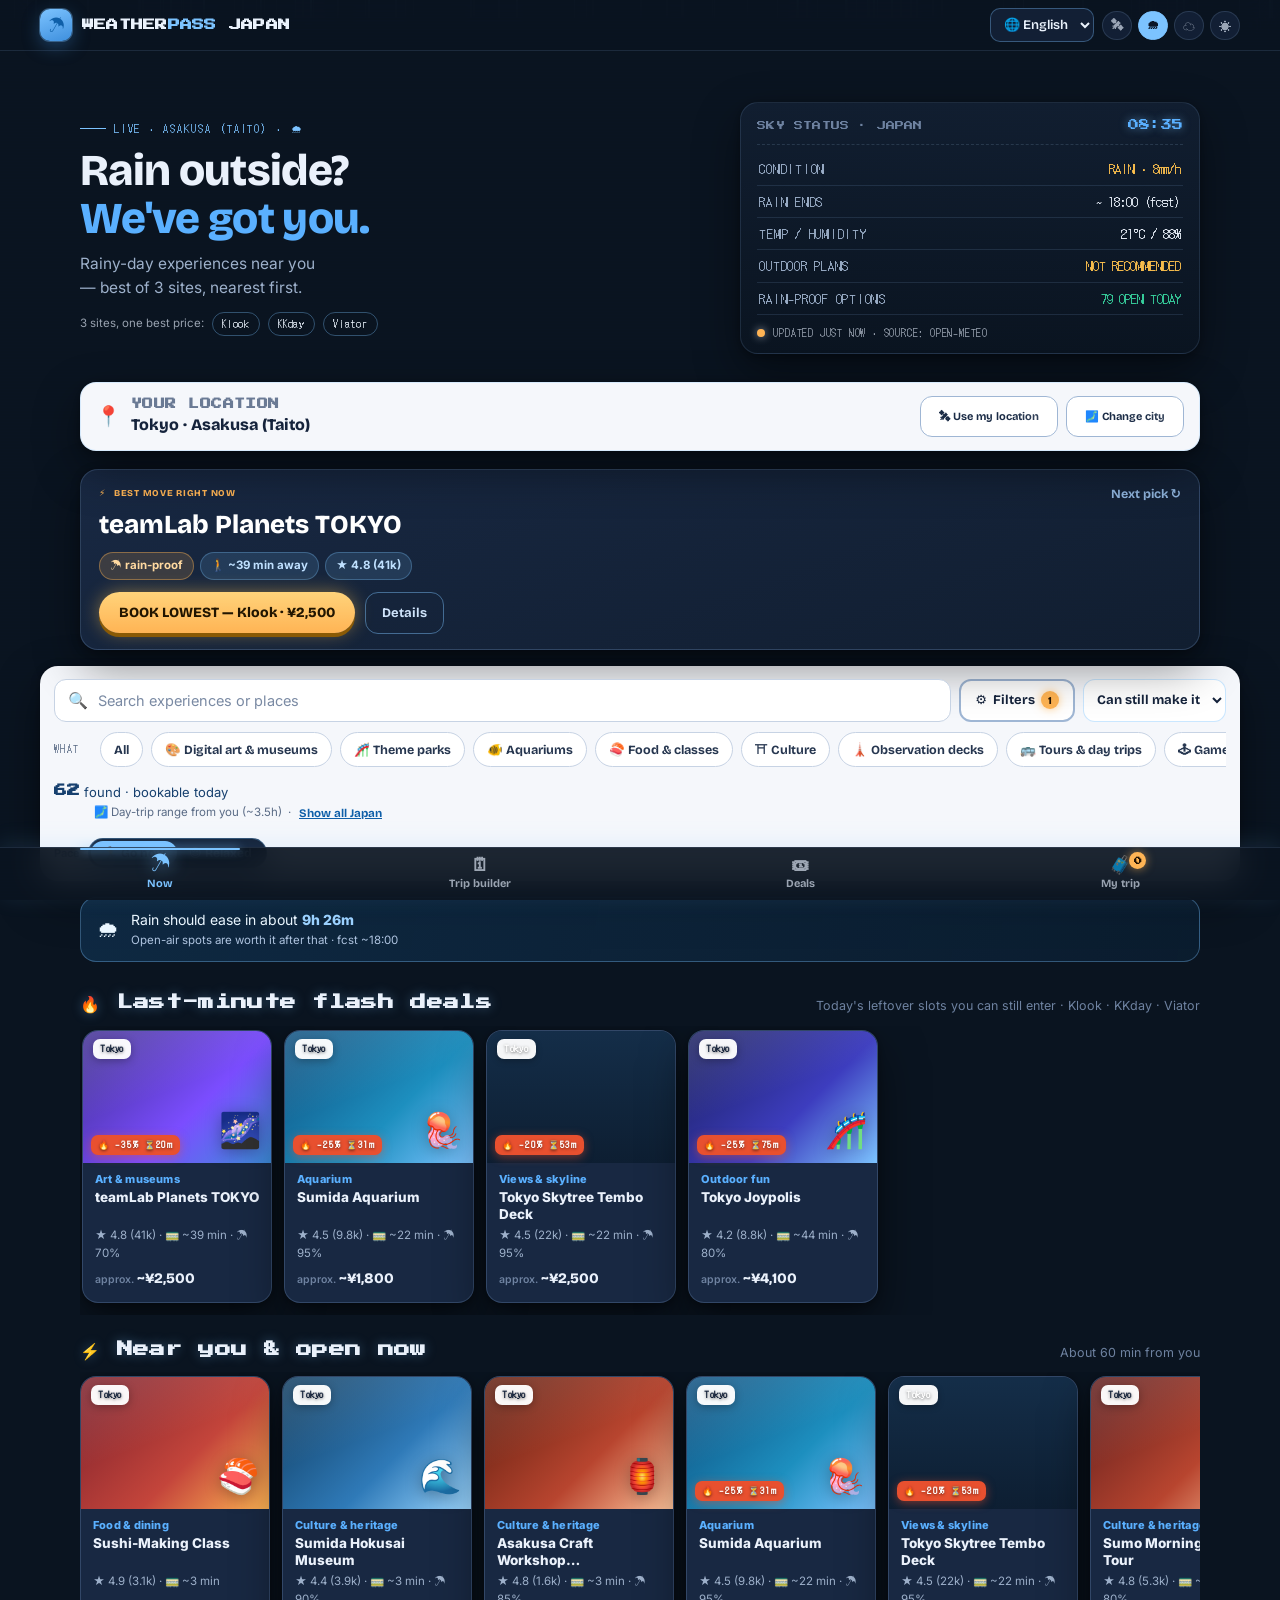
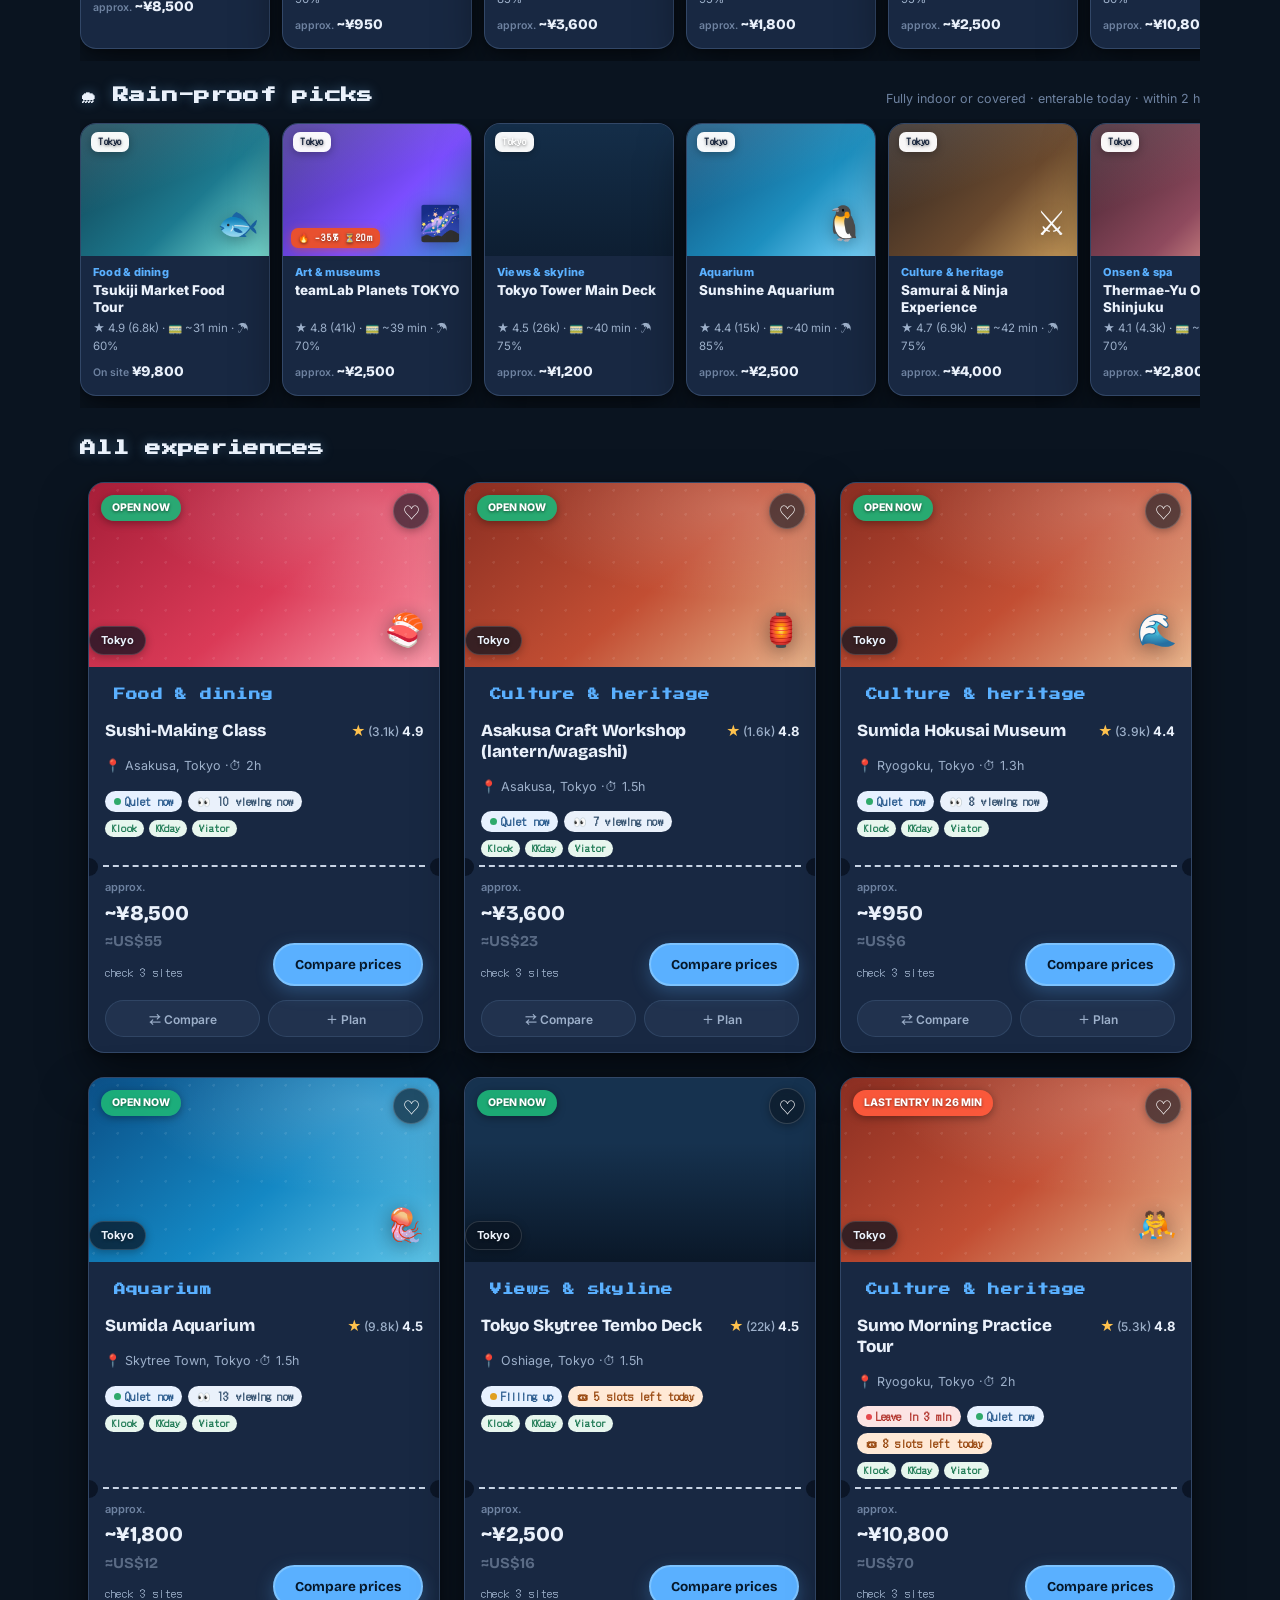
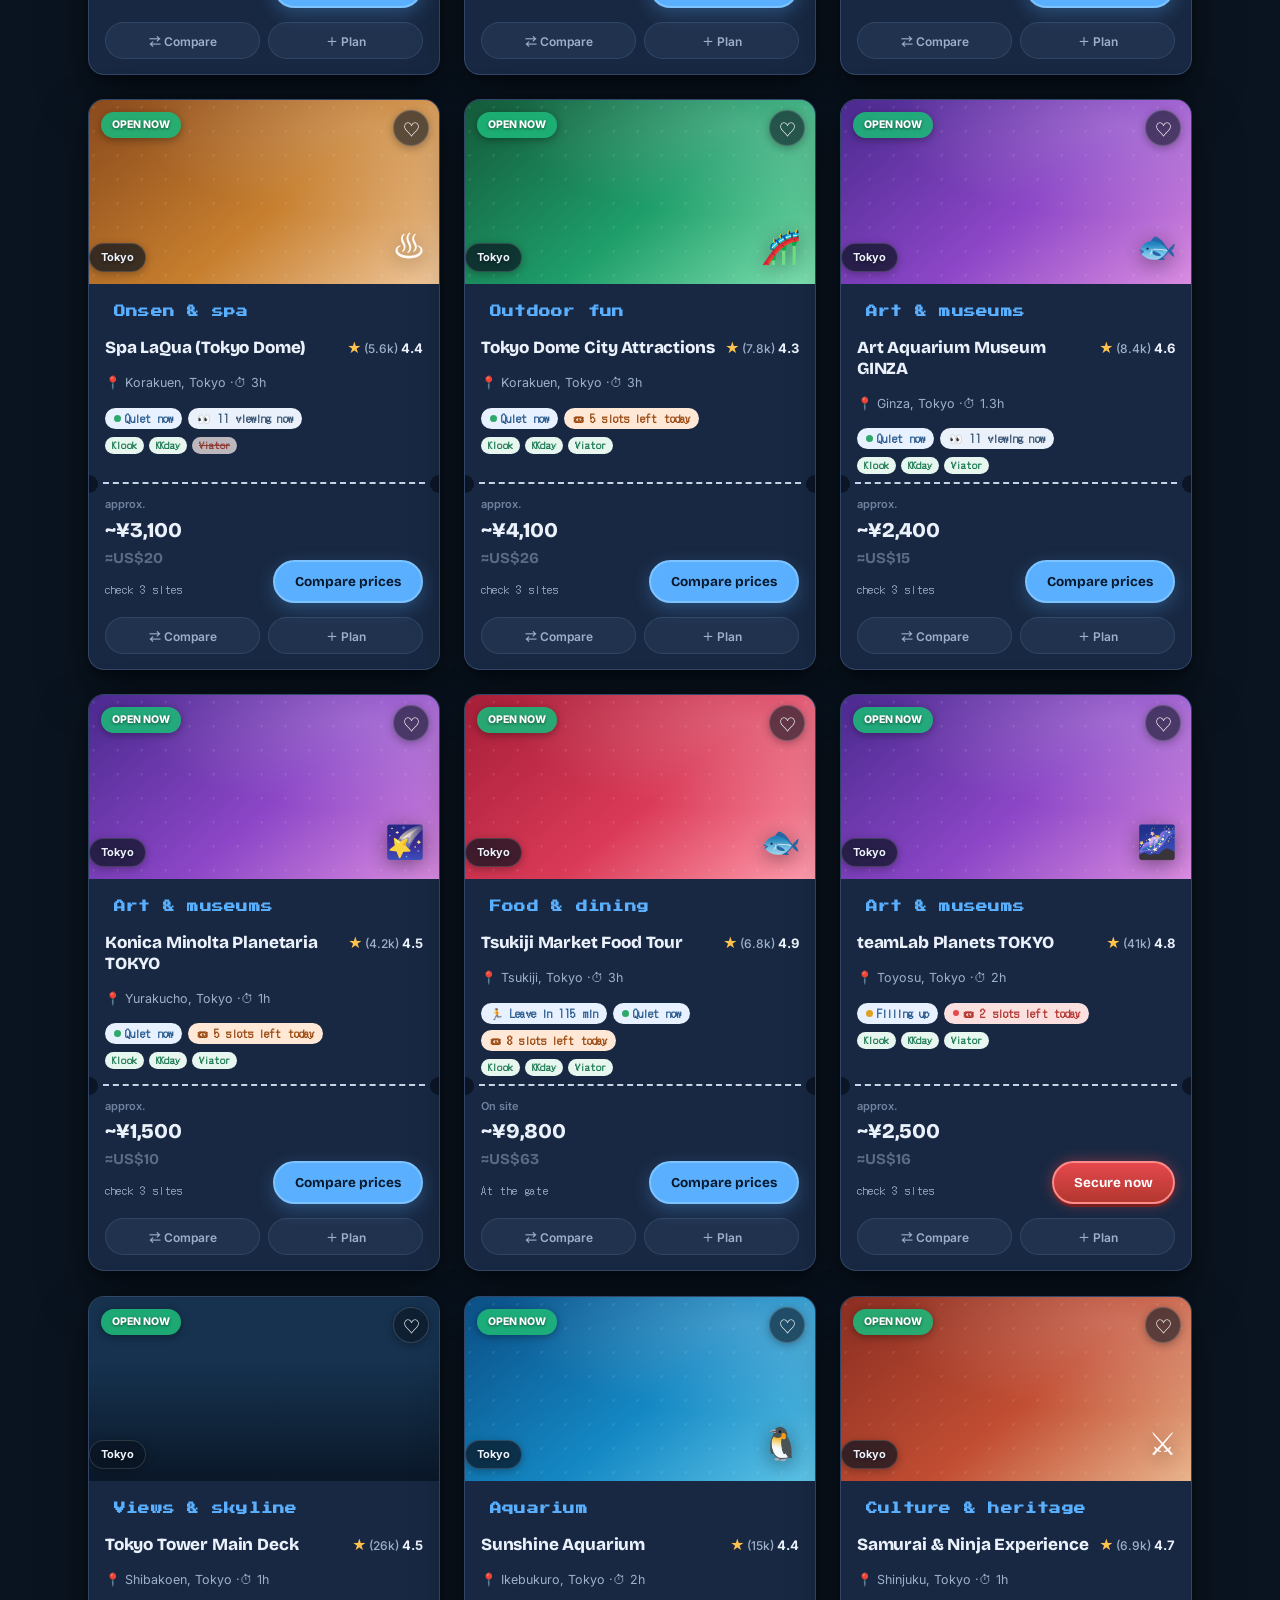
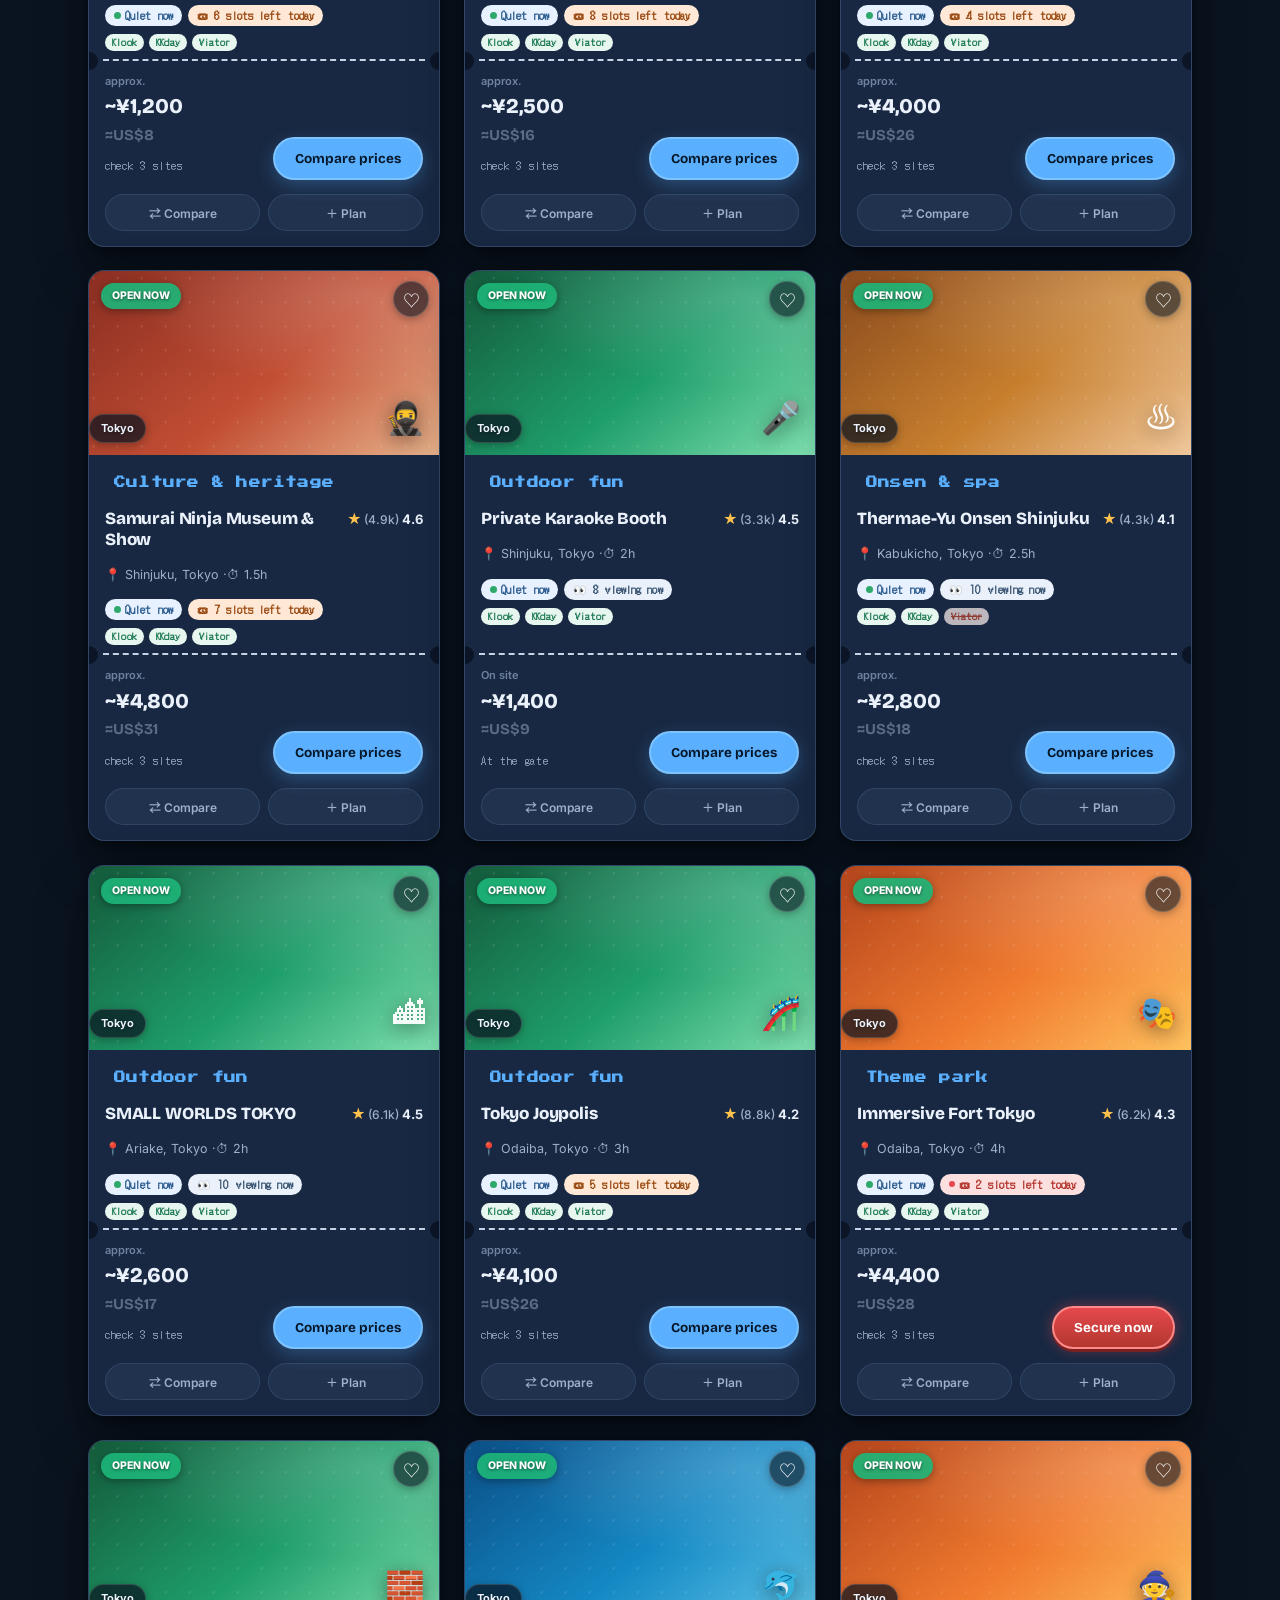
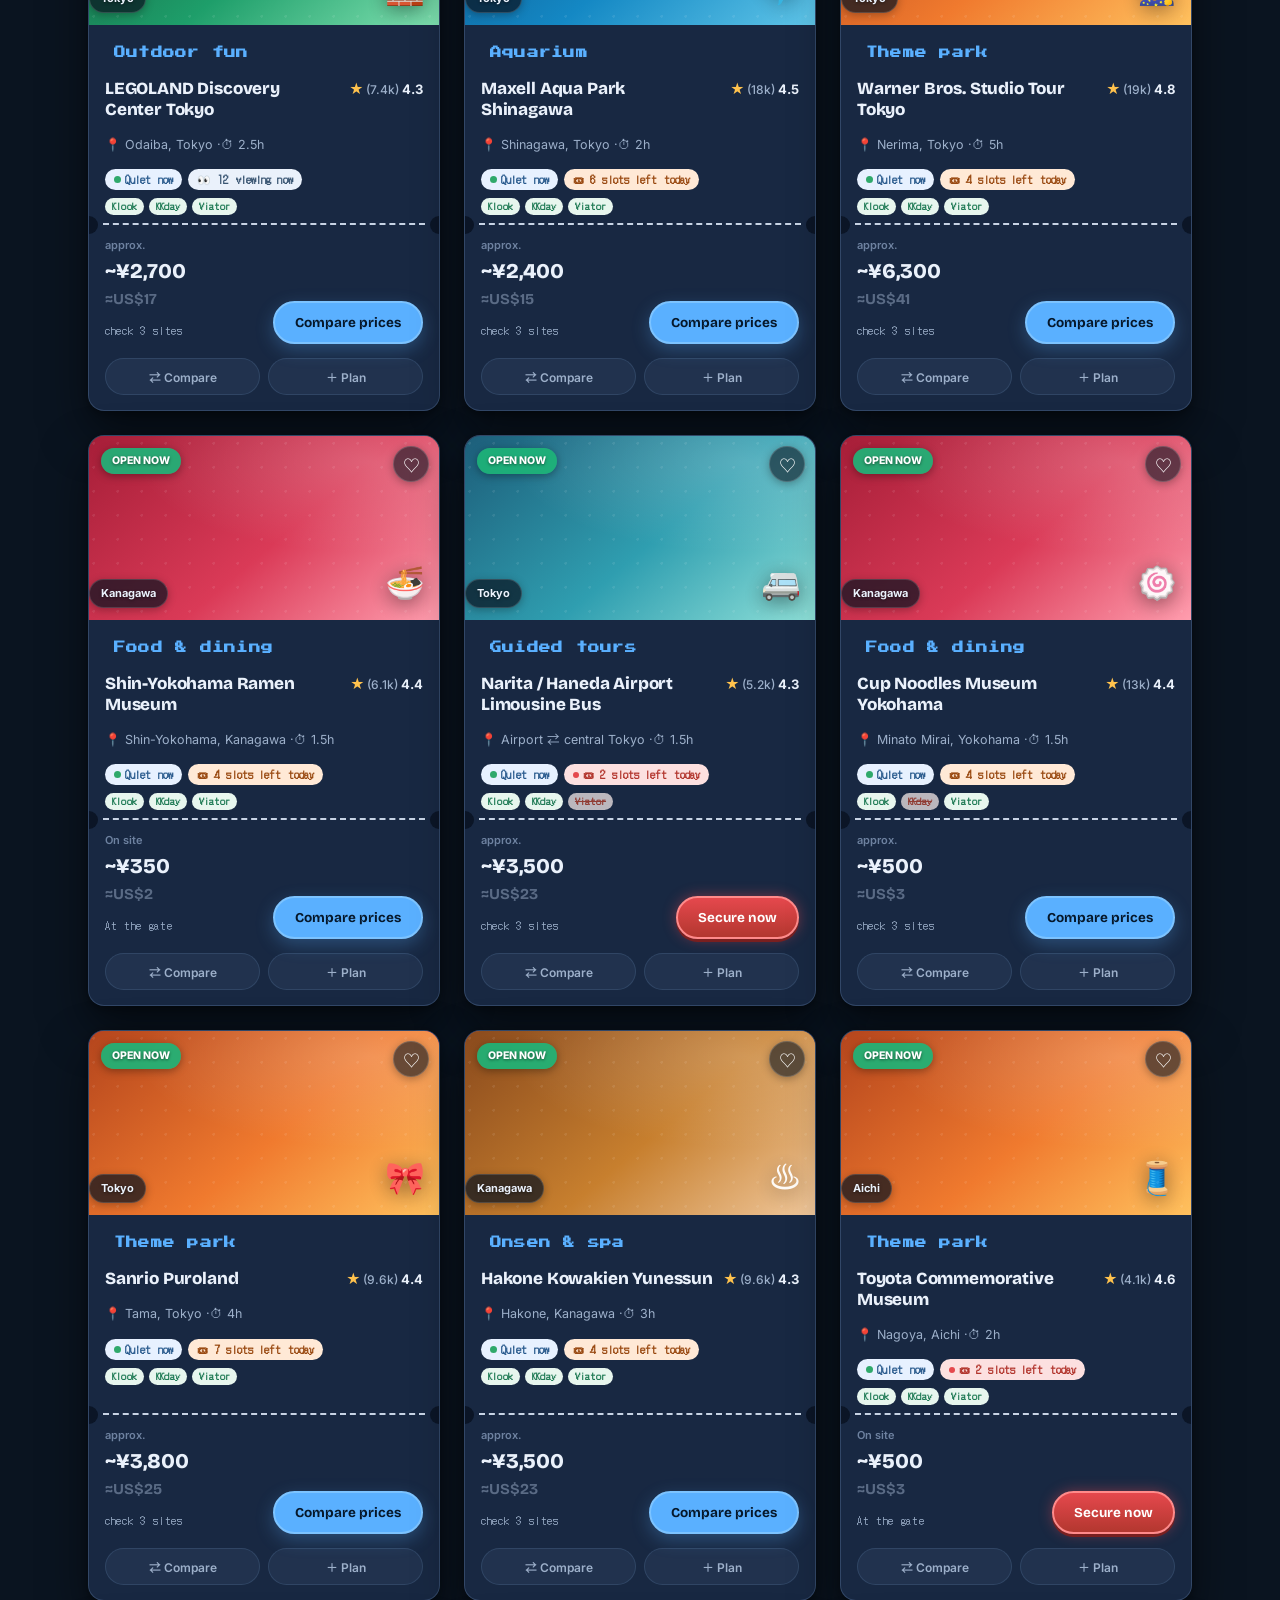
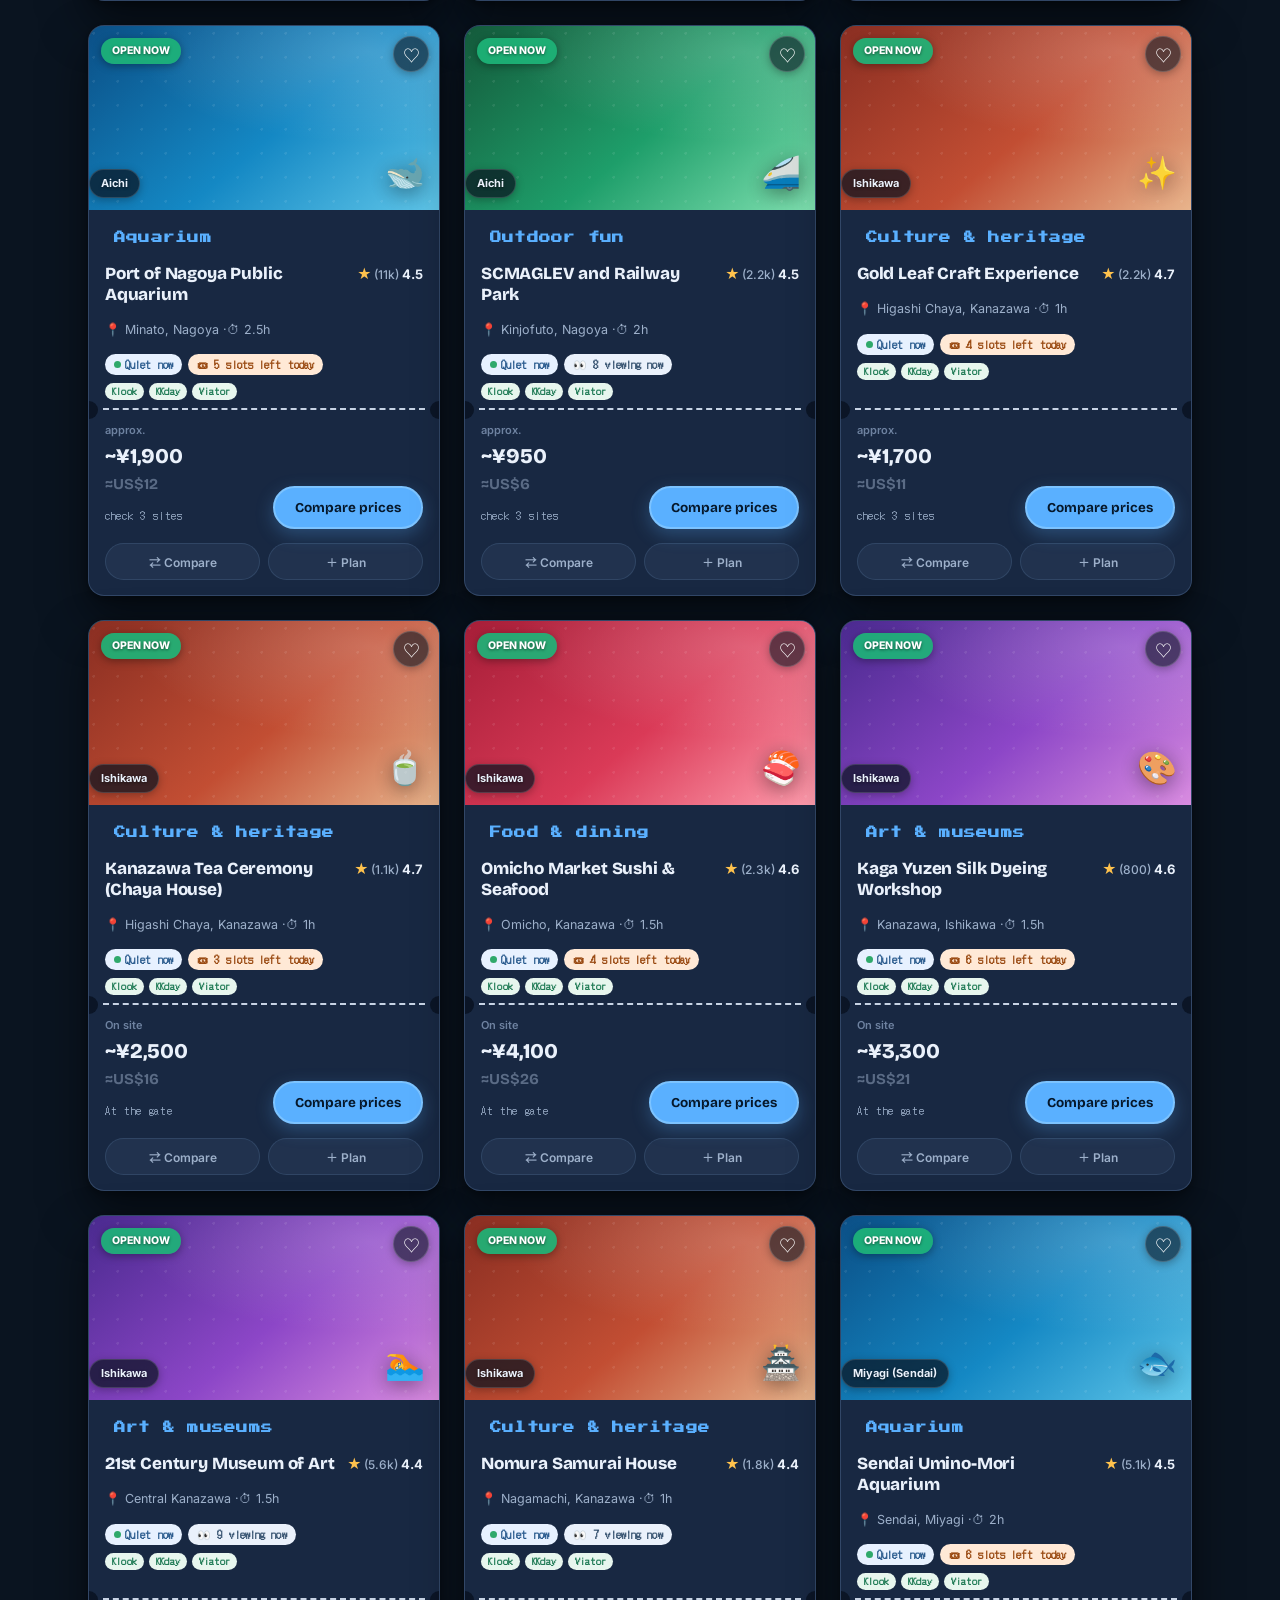
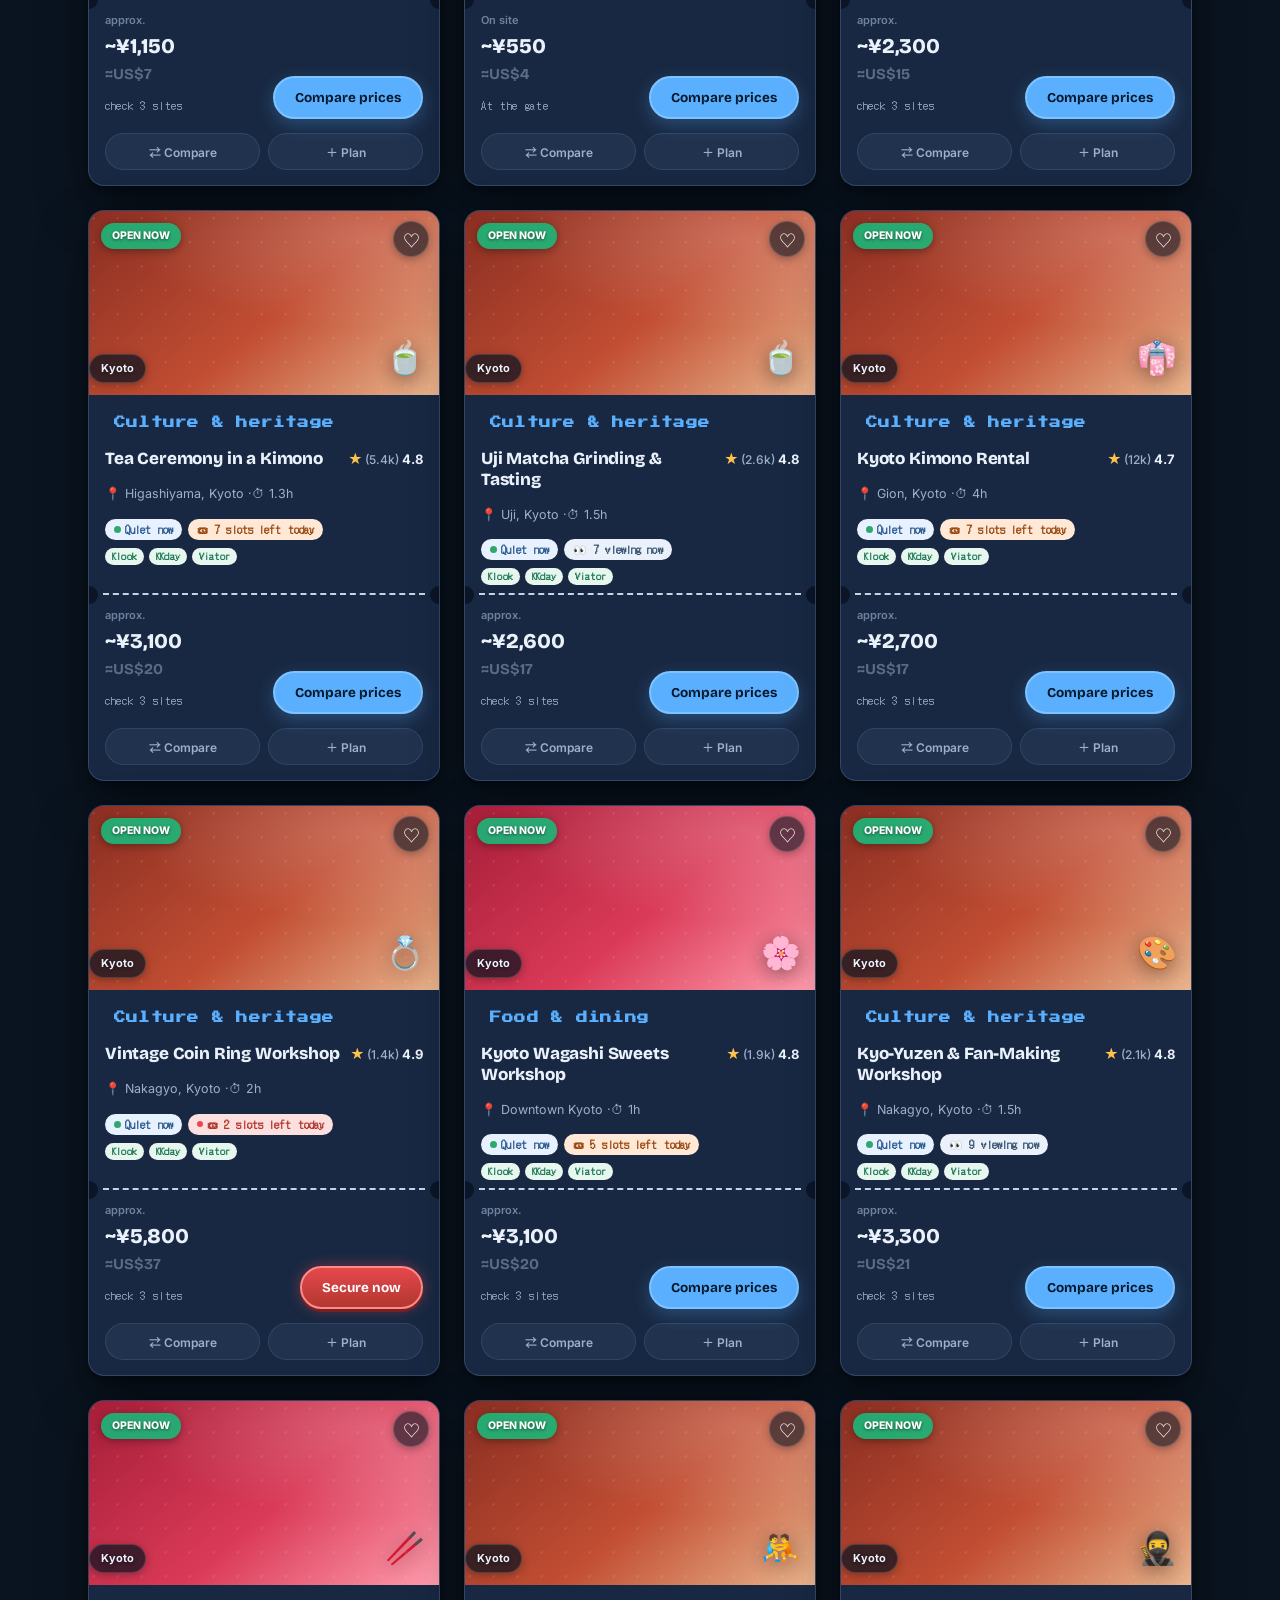
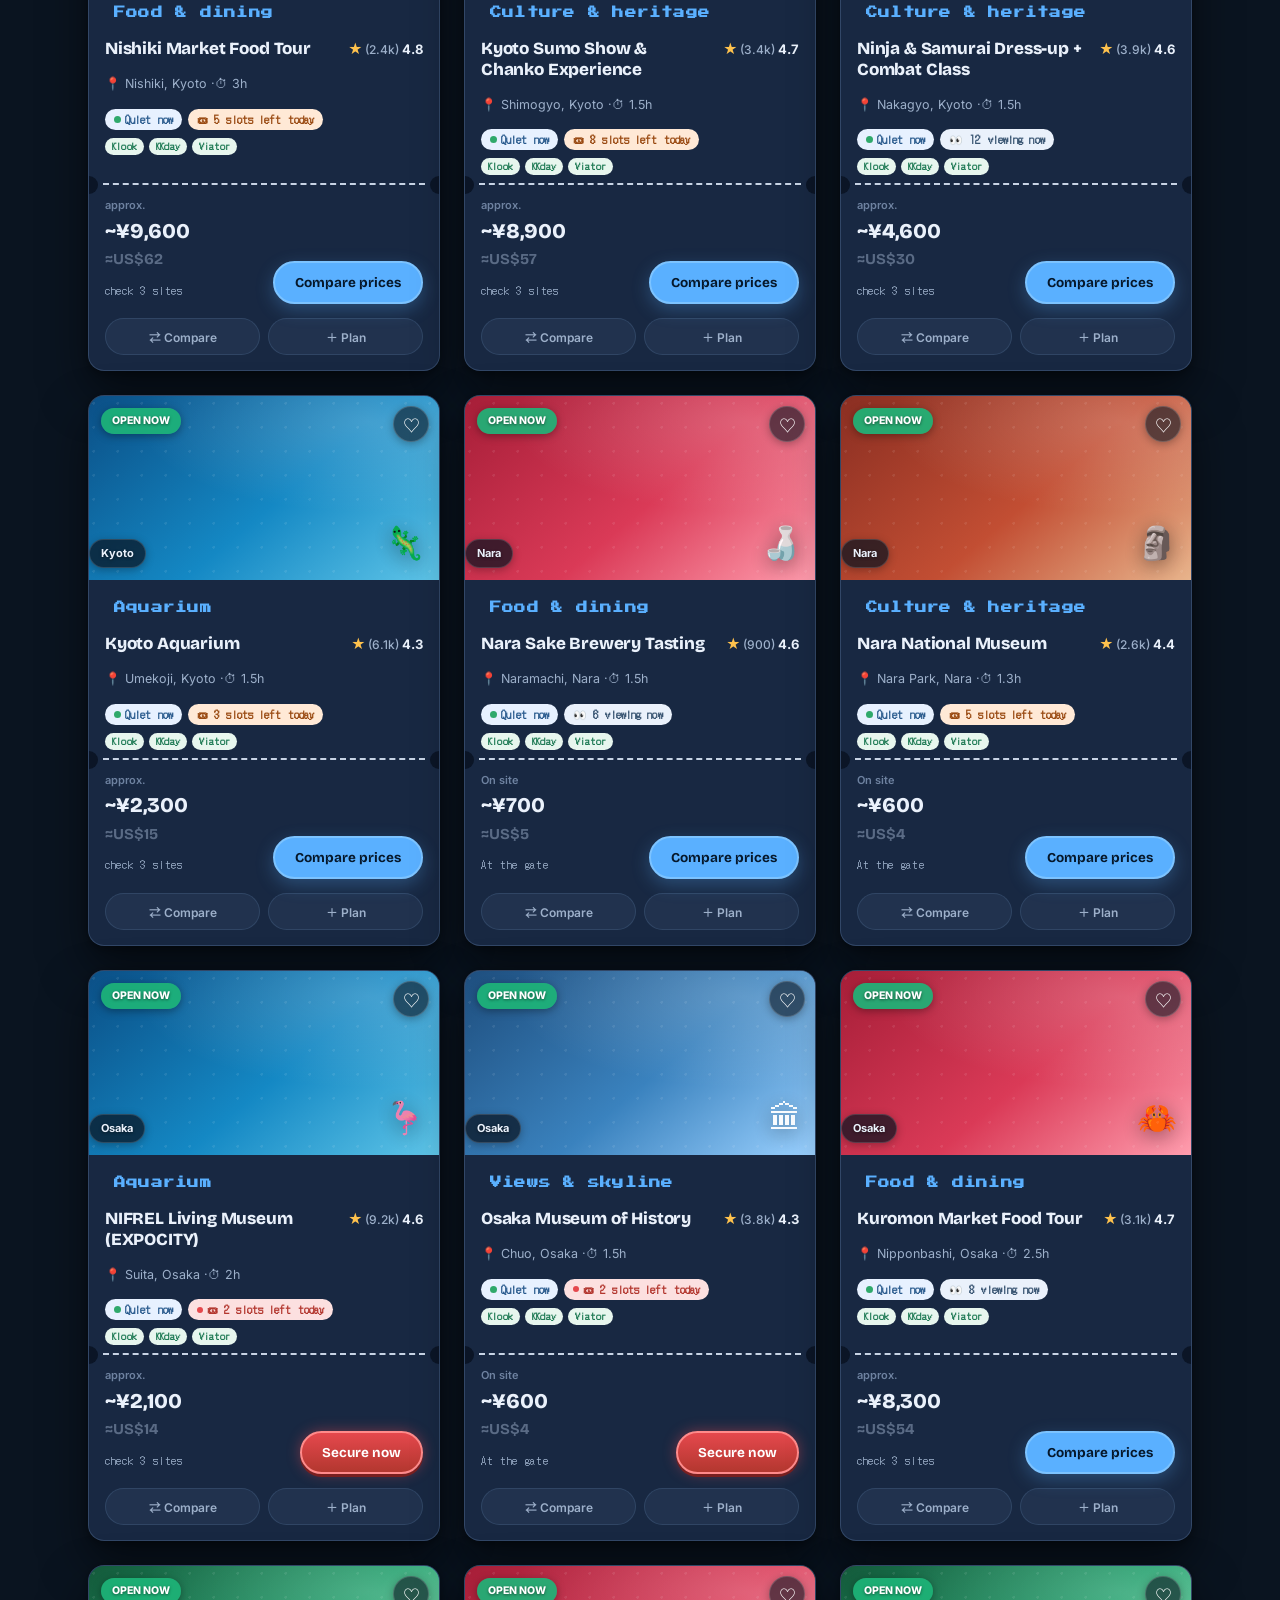
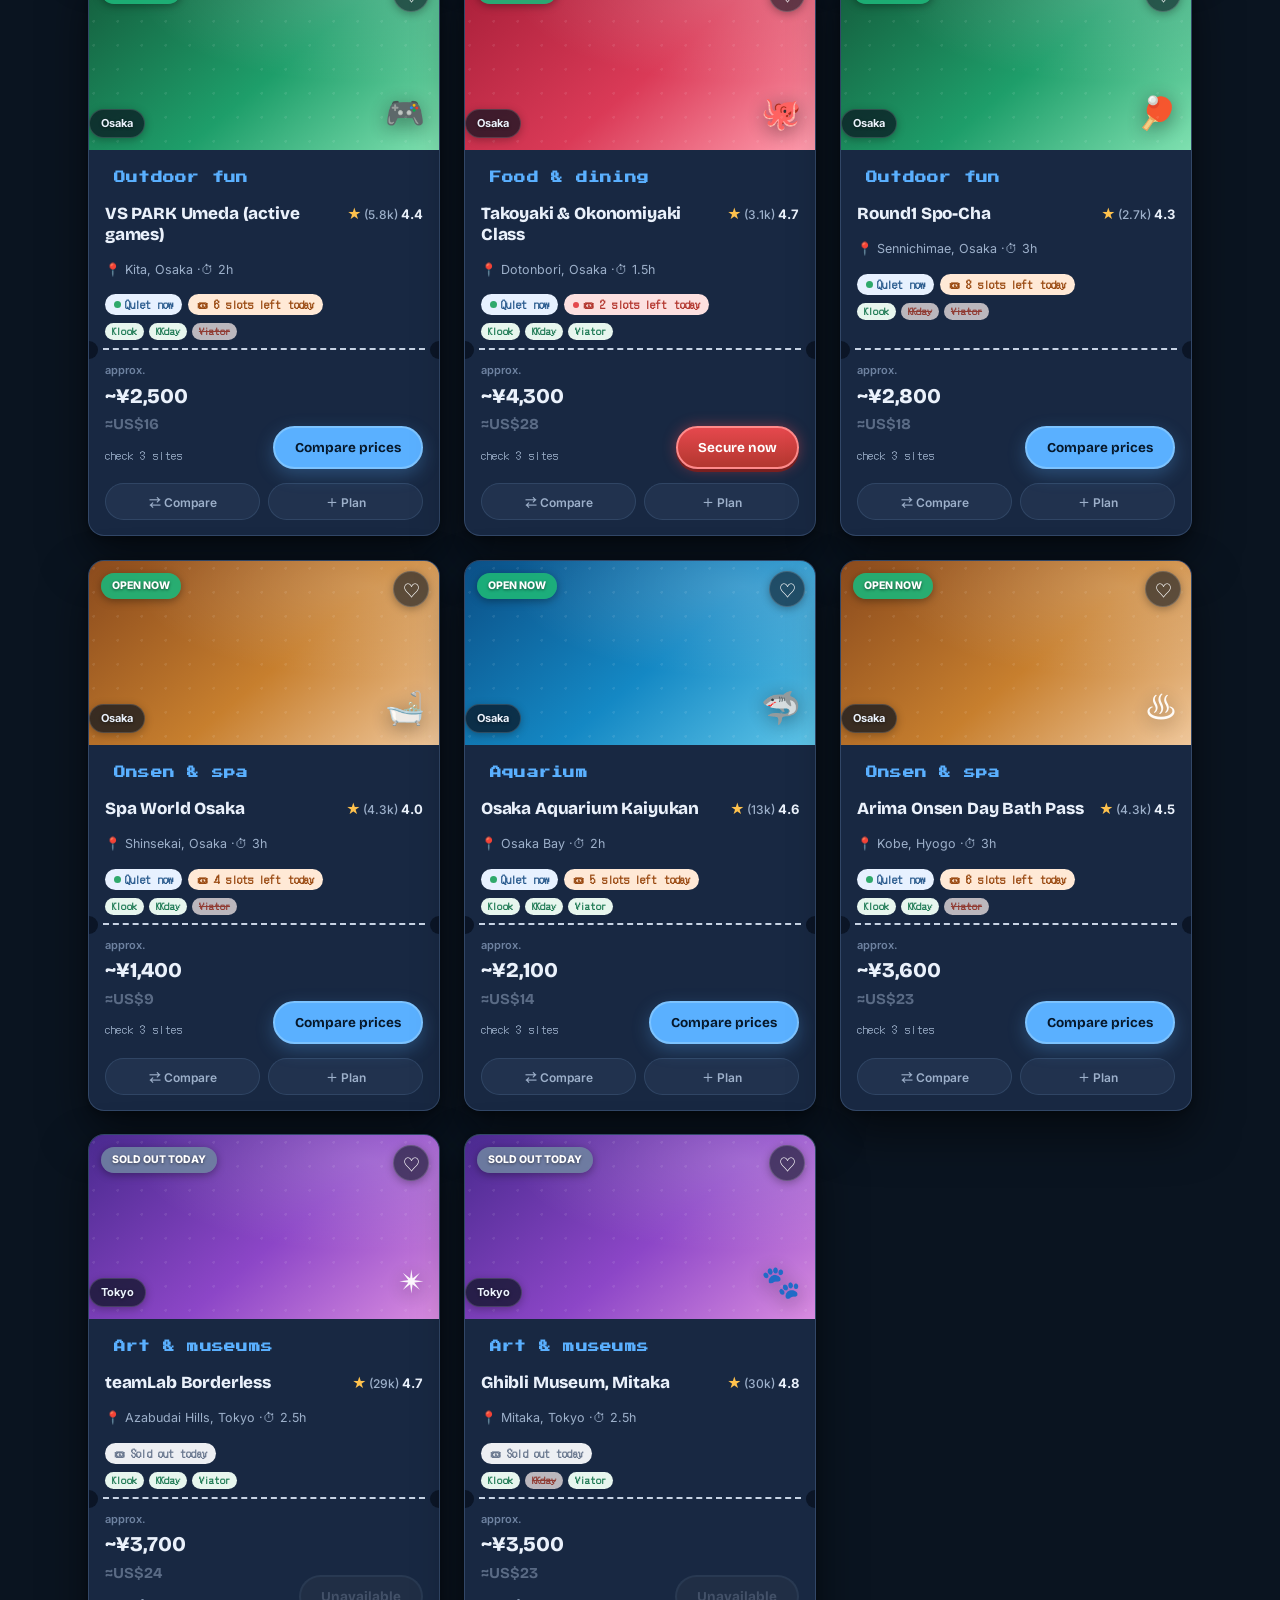
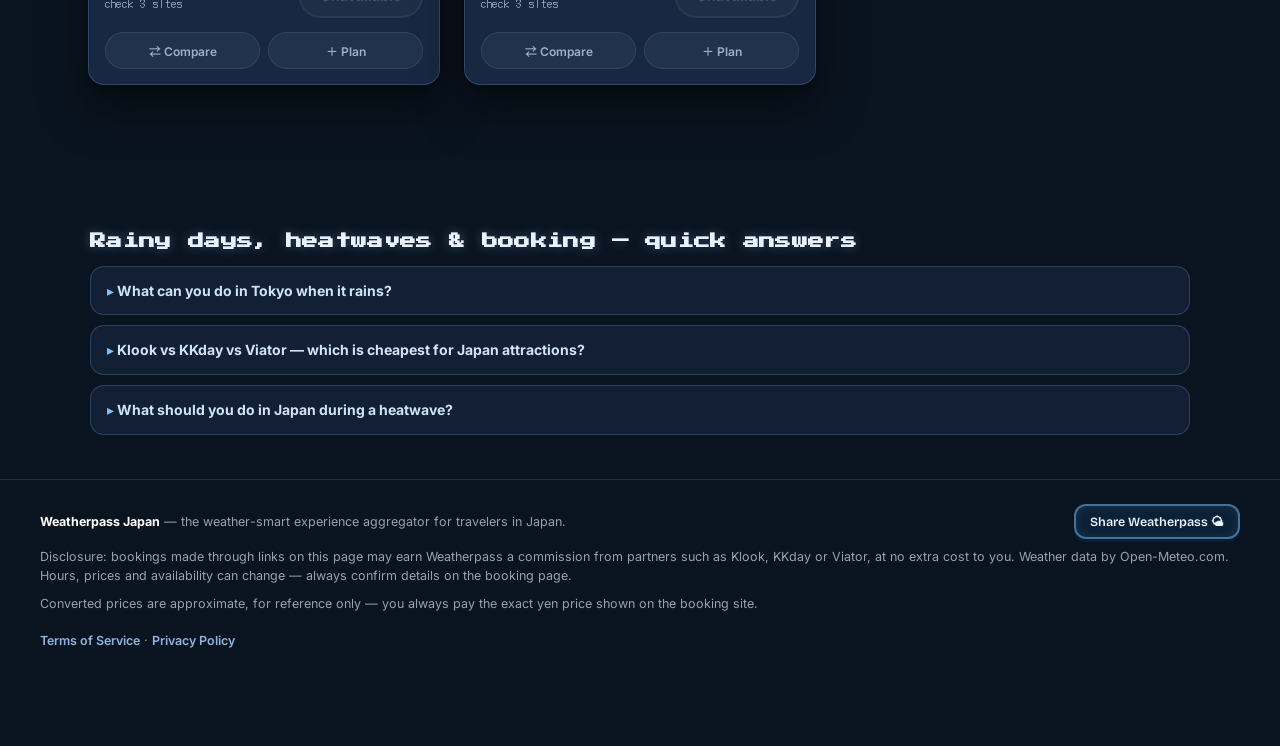
==== commit e93a8199: "Add files via upload" ====
--- a/weatherpass-japan-production (1).html
+++ b/weatherpass-japan-production (1).html
@@ -1503,8 +1503,12 @@
   .party-note{font-size:11px}
   /* dates side by side */
   .wz-dates{display:grid;grid-template-columns:1fr 1fr;gap:8px;align-items:end}
-  .wz-date-lab input[type=date]{width:100%;min-width:0}
-  .wz-days-badge{grid-column:1/-1;justify-self:start}
+  /* the value and the picker icon were touching at 320–375px, and a ja/ko phone renders
+     the longer "2026/08/01" form — give the text room and keep a gap before the icon */
+  .wz-date-lab input[type=date]{width:100%;min-width:0;font-size:12.5px;padding:8px 6px 8px 8px;
+    letter-spacing:-.2px}
+  .wz-date-lab input[type=date]::-webkit-calendar-picker-indicator{margin-left:4px;flex:0 0 auto}
+  .wz-days-badge{grid-column:1/-1;justify-self:start;margin-top:2px}
   .wz-hint{font-size:11px}
   /* showcase presets → swipeable shelf instead of a 3,000px column */
   .sc-grid{display:flex;overflow-x:auto;gap:12px;scroll-snap-type:x mandatory;
@@ -1927,6 +1931,22 @@
 #areaHint{display:flex;align-items:center;flex-wrap:wrap;gap:6px;margin-top:6px}
 .chip-rec{border-color:#BFD9F5!important;background:#EAF3FF!important;color:#0F5FA8!important;
   font-weight:700!important;padding:3px 10px!important;min-height:0!important;font-size:12px!important}
+/* airport → region connection (rail vs domestic flight) */
+.tl-connect{background:#F4F8FF;border:1px solid #D8E6F8;border-radius:12px;padding:9px 12px;margin:6px 0 10px}
+.cn-hdr{font-size:11.5px;font-weight:800;color:#0F5FA8;margin-bottom:5px}
+.cn-both{color:#8F5A04;font-weight:700}
+.cn-row{display:flex;align-items:center;gap:10px;flex-wrap:wrap;padding:3px 0;font-size:12.5px;color:#3A4A64}
+.cn-mode{font-weight:700;color:#15233B;min-width:150px}
+.cn-time{font-weight:700;color:#0F5FA8}
+.cn-yen{color:#5A6B85;font-weight:600}
+/* what each platform sells: tour-only / unverified */
+.tag.kind{font-size:10.5px;font-weight:800;border-radius:999px;padding:1px 7px;margin-left:4px}
+.tag.kind.tour{background:#FFF1DC;color:#8F5A04;border:1px solid #F1D79A}
+.tag.kind.chk{background:#EEF3FA;color:#4A5A74;border:1px solid #D3DEEC}
+.prov-est{font-size:12.5px;color:#3A4A64;font-weight:600;margin:-2px 0 8px}
+.prov-est b{color:#15233B;font-size:15px}
+.prov-note{font-size:11px;line-height:1.65;color:#5A6B85;background:#F7F9FC;border:1px solid #E3EAF3;
+  border-radius:10px;padding:8px 10px;margin-top:8px}
 </style>
 </head>
 <body data-wx="rain">
@@ -2397,7 +2417,7 @@
   nomuraHouse:"https://www.nomurake.com/",
   naraMuseum:"https://www.narahaku.go.jp/",
   osakaMuseum:"https://www.osakamushis.jp/",
-  yamadera:"https://www.rissyakuji.jp/",
+  yamadera:"https://rissyakuji.jp/",
   mojiko:"https://www.mojiko.info/",
   tomonoura:"https://www.tomonoura.jp/",
   farmTomita:"https://www.farm-tomita.co.jp/",
@@ -2420,8 +2440,7 @@
   kagaYuzen:"https://www.kagayuzen-club.co.jp/",
   hakataCraft:"https://hakata-navi.jp/",
   kenrokuTea:"https://www.kanazawa-kankoukyoukai.or.jp/",
-  yatai:"https://yokanavi.com/",
-  shukkeienSpot:""
+  yatai:"https://yokanavi.com/"
 };
 const walkupUrl=a=>WALKUP[a.id]||"";
 const isWalkup=a=>Object.prototype.hasOwnProperty.call(WALKUP,a.id);
@@ -2433,14 +2452,116 @@
     "zh-Hans":"Klook、KKday、Viator 均未销售。请于现场窗口或官方网站购买（显示为现场参考价）。",
     ko:"Klook·KKday·Viator에서는 판매하지 않습니다. 현장 매표소나 공식 사이트에서 구매하세요(표시는 현장 기준 요금)."},
   gate:{ja:"現地窓口",en:"At the gate","zh-Hant":"現場窗口","zh-Hans":"现场窗口",ko:"현장 매표소"},
+  /* shrines, port towns and market streets charge nothing — "¥0 at the gate" reads like a bug */
+  free:{ja:"無料",en:"Free","zh-Hant":"免費","zh-Hans":"免费",ko:"무료"},
   site:{ja:"公式サイトを見る",en:"Official site","zh-Hant":"官方網站","zh-Hans":"官方网站",ko:"공식 사이트"},
+  /* the OTAs open in the traveller's own language; a venue's own site usually does not,
+     so say so before they tap rather than dropping them into Japanese */
+  jaOnly:{ja:"",en:" (Japanese)","zh-Hant":"（日文）","zh-Hans":"（日文）",ko:"(일본어)"},
   chip:{ja:"現地",en:"On site","zh-Hant":"現場","zh-Hans":"现场",ko:"현장"}
 };
 const wuT=k=>WU_T[k][state.lang]||WU_T[k].en;
+/* ---- what each platform actually sells -----------------------------------
+   The three OTAs do not carry the same thing for the same venue: one may sell a
+   standalone ticket, another only a guided tour that includes it, a third nothing.
+   We must not imply "buy this ticket here" unless that is verified, so:
+     'ticket'  — verified standalone admission on that platform (price is a quote-like estimate)
+     'tour'    — the venue is only sold inside a tour product
+     'unknown' — not verified: show a search link and say so, never a booking promise
+   OFFER holds per-platform verified entries; the rules below cover the obvious cases.
+   Feed ingestion (catalog-ingest.mjs) is what turns 'unknown' into real, priced rows. */
+const OFFER={};
+function offerKind(a,pid){
+  const o=OFFER[a.id];
+  if(o&&o[pid])return o[pid];
+  if(a.cat==="tours")return "tour";      /* our tour cards are tour products by definition */
+  if(a.dur>=300)return "tour";           /* a 5h+ product is an excursion, not an entry ticket */
+  return "unknown";
+}
+/* true only when at least one platform is confirmed to sell a standalone ticket —
+   until then the card must not headline a "cheapest of three" price */
+function hasVerified(a){
+  return Object.keys(PROV).some(pid=>a.pr[pid]!=null&&offerKind(a,pid)==="ticket");
+}
 /* Search terms that actually return results on the OTAs. Our card titles are
    written for travellers, but the catalogues index the official venue name —
    searching "Private Karaoke Booth" returns nothing, "Ghibli Park" returns the
    ticket. Only ids whose display name differs from the sold product need an entry. */
+/* Localized search terms for ids whose card title is marketing copy rather than the name
+   the catalogues index. Everything else searches on a.nm[lang], already the official name. */
+const SEARCH_Q_L={
+  sushi:{ja:"寿司作り体験 東京","zh-Hant":"東京壽司體驗","zh-Hans":"东京寿司体验",ko:"도쿄 스시 만들기 체험"},
+  wagashi:{ja:"和菓子作り体験 京都","zh-Hant":"京都和菓子體驗","zh-Hans":"京都和果子体验",ko:"교토 화과자 만들기"},
+  kimono:{ja:"着物レンタル 京都","zh-Hant":"京都和服租借","zh-Hans":"京都和服租借",ko:"교토 기모노 대여"},
+  naraKimono:{ja:"着物レンタル 奈良","zh-Hant":"奈良和服租借","zh-Hans":"奈良和服租借",ko:"나라 기모노 대여"},
+  teaKyoto:{ja:"茶道体験 京都","zh-Hant":"京都茶道體驗","zh-Hans":"京都茶道体验",ko:"교토 다도 체험"},
+  teaUji:{ja:"宇治 抹茶体験","zh-Hant":"宇治抹茶體驗","zh-Hans":"宇治抹茶体验",ko:"우지 말차 체험"},
+  kenrokuTea:{ja:"茶道体験 金沢","zh-Hant":"金澤茶道體驗","zh-Hans":"金泽茶道体验",ko:"가나자와 다도 체험"},
+  yuzenKyoto:{ja:"京友禅 染め体験","zh-Hant":"京友禪染色體驗","zh-Hans":"京友禅染色体验",ko:"교유젠 염색 체험"},
+  kagaYuzen:{ja:"加賀友禅 体験 金沢","zh-Hant":"加賀友禪體驗","zh-Hans":"加贺友禅体验",ko:"가가유젠 체험"},
+  goldleaf:{ja:"金箔貼り体験 金沢","zh-Hant":"金澤金箔體驗","zh-Hans":"金泽金箔体验",ko:"가나자와 금박 체험"},
+  otaruGlass:{ja:"小樽 ガラス制作体験","zh-Hant":"小樽玻璃體驗","zh-Hans":"小樽玻璃体验",ko:"오타루 유리공예 체험"},
+  ryukyuGlass:{ja:"琉球ガラス 体験 沖縄","zh-Hant":"琉球玻璃體驗","zh-Hans":"琉球玻璃体验",ko:"류큐 유리 체험"},
+  samuraiTk:{ja:"侍 体験 東京","zh-Hant":"東京武士體驗","zh-Hans":"东京武士体验",ko:"도쿄 사무라이 체험"},
+  ninjamuseum:{ja:"忍者 体験 東京","zh-Hant":"東京忍者體驗","zh-Hans":"东京忍者体验",ko:"도쿄 닌자 체험"},
+  ninjaKyoto:{ja:"忍者 体験 京都","zh-Hant":"京都忍者體驗","zh-Hans":"京都忍者体验",ko:"교토 닌자 체험"},
+  sumo:{ja:"相撲 朝稽古 見学","zh-Hant":"東京相撲晨練參觀","zh-Hans":"东京相扑晨练参观",ko:"도쿄 스모 아침훈련 관람"},
+  sumoKyoto:{ja:"相撲ショー 京都","zh-Hant":"京都相撲秀","zh-Hans":"京都相扑秀",ko:"교토 스모 쇼"},
+  takoyaki:{ja:"たこ焼き作り体験 大阪","zh-Hant":"大阪章魚燒體驗","zh-Hans":"大阪章鱼烧体验",ko:"오사카 다코야키 체험"},
+  okonHiro:{ja:"お好み焼き 体験 広島","zh-Hant":"廣島御好燒體驗","zh-Hans":"广岛御好烧体验",ko:"히로시마 오코노미야키 체험"},
+  hopbus:{ja:"東京 乗り降り自由 観光バス","zh-Hant":"東京隨上隨下觀光巴士","zh-Hans":"东京随上随下观光巴士",ko:"도쿄 시티투어 버스"},
+  limobus:{ja:"リムジンバス 羽田 成田","zh-Hant":"利木津巴士 羽田","zh-Hans":"利木津巴士 羽田",ko:"리무진 버스 하네다"},
+  fujiTrip:{ja:"富士山 日帰りツアー 東京発","zh-Hant":"東京出發富士山一日遊","zh-Hans":"东京出发富士山一日游",ko:"도쿄 출발 후지산 일일투어"},
+  fujikawaguchi:{ja:"河口湖 ツアー","zh-Hant":"河口湖行程","zh-Hans":"河口湖行程",ko:"가와구치코 투어"},
+  nikko:{ja:"日光 日帰りツアー 東京発","zh-Hant":"東京出發日光一日遊","zh-Hans":"东京出发日光一日游",ko:"도쿄 출발 닛코 일일투어"},
+  kamakura:{ja:"鎌倉 ツアー","zh-Hant":"鎌倉行程","zh-Hans":"镰仓行程",ko:"가마쿠라 투어"},
+  hakone:{ja:"箱根 日帰りツアー","zh-Hant":"箱根一日遊","zh-Hans":"箱根一日游",ko:"하코네 일일투어"},
+  hakonePirate:{ja:"箱根 芦ノ湖 海賊船","zh-Hant":"箱根蘆之湖海盜船","zh-Hans":"箱根芦之湖海盗船",ko:"하코네 아시노코 해적선"},
+  enoshima:{ja:"江の島 シーキャンドル","zh-Hant":"江之島海燭塔","zh-Hans":"江之岛海烛塔",ko:"에노시마 시캔들"},
+  kansaiLoop:{ja:"大阪 京都 奈良 日帰りツアー","zh-Hant":"大阪京都奈良一日遊","zh-Hans":"大阪京都奈良一日游",ko:"오사카 교토 나라 투어"},
+  hiroshimaFull:{ja:"広島 宮島 日帰りツアー","zh-Hant":"廣島宮島一日遊","zh-Hans":"广岛宫岛一日游",ko:"히로시마 미야지마 투어"},
+  miyajima:{ja:"宮島 厳島神社","zh-Hant":"宮島嚴島神社","zh-Hans":"宫岛严岛神社",ko:"미야지마 이쓰쿠시마"},
+  onomichi:{ja:"しまなみ海道 サイクリング","zh-Hant":"島波海道單車","zh-Hans":"岛波海道单车",ko:"시마나미 사이클링"},
+  oiraseTour:{ja:"奥入瀬 十和田湖 ツアー","zh-Hant":"奧入瀨十和田湖行程","zh-Hans":"奥入濑十和田湖行程",ko:"오이라세 도와다호 투어"},
+  yoshinoTrip:{ja:"吉野山 飛鳥 ツアー","zh-Hant":"吉野山飛鳥行程","zh-Hans":"吉野山飞鸟行程",ko:"요시노산 아스카 투어"},
+  matsushimaCruise:{ja:"松島 遊覧船","zh-Hant":"松島遊覽船","zh-Hans":"松岛游览船",ko:"마쓰시마 유람선"},
+  dotonCruise:{ja:"道頓堀 リバークルーズ","zh-Hant":"道頓堀水上遊船","zh-Hans":"道顿堀水上游船",ko:"도톤보리 리버크루즈"},
+  nishikiTour:{ja:"錦市場 食べ歩きツアー","zh-Hant":"錦市場美食導覽","zh-Hans":"锦市场美食导览",ko:"니시키 시장 푸드투어"},
+  kuromonTour:{ja:"黒門市場 食べ歩きツアー","zh-Hant":"黑門市場美食導覽","zh-Hans":"黑门市场美食导览",ko:"구로몬 시장 푸드투어"},
+  tsukiji:{ja:"築地場外市場 食べ歩き","zh-Hant":"築地場外市場美食","zh-Hans":"筑地场外市场美食",ko:"쓰키지 장외시장 먹거리"},
+  yatai:{ja:"福岡 屋台 ツアー","zh-Hant":"福岡屋台導覽","zh-Hans":"福冈屋台导览",ko:"후쿠오카 야타이 투어"},
+  dazaifu:{ja:"太宰府天満宮","zh-Hant":"太宰府天滿宮","zh-Hans":"太宰府天满宫",ko:"다자이후 텐만구"},
+  naraTour:{ja:"奈良 日帰りツアー","zh-Hant":"奈良一日遊","zh-Hans":"奈良一日游",ko:"나라 일일투어"},
+  shirakawa:{ja:"白川郷 日帰りツアー","zh-Hant":"白川鄉一日遊","zh-Hans":"白川乡一日游",ko:"시라카와고 일일투어"},
+  hakodateView:{ja:"函館山 ロープウェイ","zh-Hant":"函館山纜車","zh-Hans":"函馆山缆车",ko:"하코다테산 로프웨이"},
+  aoiike:{ja:"美瑛 青い池 ツアー","zh-Hant":"美瑛青池行程","zh-Hans":"美瑛蓝池行程",ko:"비에이 푸른 연못 투어"},
+  asahiyama:{ja:"旭山動物園","zh-Hant":"旭山動物園","zh-Hans":"旭山动物园",ko:"아사히야마 동물원"},
+  niseko:{ja:"ニセコ アクティビティ","zh-Hant":"二世谷活動","zh-Hans":"二世谷活动",ko:"니세코 액티비티"},
+  blueCave:{ja:"青の洞窟 シュノーケリング 沖縄","zh-Hant":"沖繩藍洞浮潛","zh-Hans":"冲绳蓝洞浮潜",ko:"오키나와 푸른동굴 스노클링"},
+  kouri:{ja:"古宇利島 ツアー","zh-Hant":"古宇利島行程","zh-Hans":"古宇利岛行程",ko:"고우리섬 투어"},
+  parasail:{ja:"沖縄 パラセーリング","zh-Hant":"沖繩拖曳傘","zh-Hans":"冲绳拖曳伞",ko:"오키나와 패러세일링"},
+  churaumi:{ja:"美ら海水族館","zh-Hant":"美麗海水族館","zh-Hans":"美丽海水族馆",ko:"추라우미 수족관"},
+  edocraft:{ja:"江戸切子 体験 東京","zh-Hant":"東京江戶切子體驗","zh-Hans":"东京江户切子体验",ko:"도쿄 에도키리코 체험"},
+  coinRing:{ja:"シルバーリング 制作体験 京都","zh-Hant":"京都銀戒指製作","zh-Hans":"京都银戒指制作",ko:"교토 은반지 만들기"},
+  hakataCraft:{ja:"博多人形 絵付け体験","zh-Hant":"博多人形彩繪","zh-Hans":"博多人形彩绘",ko:"하카타 인형 채색"},
+  naraSake:{ja:"奈良 日本酒 試飲","zh-Hant":"奈良清酒品飲","zh-Hans":"奈良清酒品饮",ko:"나라 사케 시음"},
+  hiroshimaSake:{ja:"西条 酒蔵 ツアー","zh-Hant":"西條酒藏導覽","zh-Hans":"西条酒藏导览",ko:"사이조 사케 투어"},
+  yufuin:{ja:"由布院 日帰りツアー","zh-Hant":"由布院一日遊","zh-Hans":"由布院一日游",ko:"유후인 일일투어"},
+  arima:{ja:"有馬温泉 日帰り","zh-Hant":"有馬溫泉一日","zh-Hans":"有马温泉一日",ko:"아리마 온천"},
+  noboribetsu:{ja:"登別温泉 日帰り入浴","zh-Hant":"登別溫泉泡湯","zh-Hans":"登别温泉泡汤",ko:"노보리베츠 온천"},
+  ginzanOnsen:{ja:"銀山温泉","zh-Hant":"銀山溫泉","zh-Hans":"银山温泉",ko:"긴잔 온천"},
+  zaoRopeway:{ja:"蔵王ロープウェイ","zh-Hant":"藏王纜車","zh-Hans":"藏王缆车",ko:"자오 로프웨이"},
+  nokogiriyama:{ja:"鋸山 ロープウェー","zh-Hant":"鋸山纜車","zh-Hans":"锯山缆车",ko:"노코기리야마 로프웨이"},
+  sawaraBoat:{ja:"佐原 舟めぐり","zh-Hant":"佐原遊船","zh-Hans":"佐原游船",ko:"사와라 뱃놀이"},
+  karaoke:{ja:"カラオケ 東京","zh-Hant":"東京卡拉OK","zh-Hans":"东京卡拉OK",ko:"도쿄 노래방"},
+  ramenMuseum:{ja:"新横浜ラーメン博物館","zh-Hant":"新橫濱拉麵博物館","zh-Hans":"新横滨拉面博物馆",ko:"신요코하마 라멘박물관"},
+  farmTomita:{ja:"富良野 ラベンダー ツアー","zh-Hant":"富良野薰衣草行程","zh-Hans":"富良野薰衣草行程",ko:"후라노 라벤더 투어"},
+  motherFarm:{ja:"マザー牧場","zh-Hant":"Mother牧場","zh-Hans":"Mother牧场",ko:"마더목장"},
+  kamogawa:{ja:"鴨川シーワールド","zh-Hant":"鴨川海洋世界","zh-Hans":"鸭川海洋世界",ko:"가모가와 씨월드"},
+  germanVillage:{ja:"東京ドイツ村","zh-Hant":"東京德國村","zh-Hans":"东京德国村",ko:"도쿄 독일마을"},
+  hakodateAsaichi:{ja:"函館朝市","zh-Hant":"函館朝市","zh-Hans":"函馆朝市",ko:"하코다테 아침시장"},
+  omichoSushi:{ja:"近江町市場 寿司","zh-Hant":"近江町市場壽司","zh-Hans":"近江町市场寿司",ko:"오미초 시장 스시"}
+};
 const SEARCH_Q={
   sushi:"Sushi making experience Tokyo", wagashi:"Wagashi making Kyoto",
   kimono:"Kimono rental Kyoto", naraKimono:"Kimono rental Nara",
@@ -2707,8 +2828,8 @@
  {en:"teamLab Forest Fukuoka",ja:"チームラボフォレスト 福岡","zh-Hant":"teamLab Forest 福岡","zh-Hans":"teamLab Forest 福冈",ko:"팀랩 포레스트 후쿠오카"},
  {en:"E·ZO Fukuoka, Hakata Bay",ja:"福岡・E・ZO FUKUOKA","zh-Hant":"福岡・E·ZO","zh-Hans":"福冈・E·ZO",ko:"후쿠오카 E·ZO"},
  {en:"A glowing digital forest you catch creatures in — next to the baseball dome.",ja:"光る森で生きものを捕まえるデジタル空間。ドーム球場のすぐ隣。","zh-Hant":"在發光的數位森林裡捕捉生物，就在棒球巨蛋旁。","zh-Hans":"在发光的数字森林里捕捉生物，就在棒球巨蛋旁。",ko:"빛나는 디지털 숲에서 생물을 잡는 체험. 야구 돔 바로 옆."});
-A("yatai","fukuoka","food","cov","🏮",33.5898,130.3986,{k:9500,d:9000,v:8800},4.8,3300,"21:00","18:30",150,0,0,"today","bfFoodie","linear-gradient(135deg,#5E0F0F,#B8281D 60%,#FFB47C)",
- {en:"Hakata Yatai Night Food Tour",ja:"博多屋台はしごツアー","zh-Hant":"博多屋台美食夜遊","zh-Hans":"博多屋台美食夜游",ko:"하카타 야타이 나이트 투어"},
+A("yatai","fukuoka","food","cov","🏮",33.5898,130.3986,{k:3000,d:3000,v:3000},4.8,3300,"21:00","18:30",150,0,0,"today","bfFoodie","linear-gradient(135deg,#5E0F0F,#B8281D 60%,#FFB47C)",
+ {en:"Hakata Yatai Food Stalls",ja:"博多の屋台","zh-Hant":"博多屋台","zh-Hans":"博多屋台",ko:"하카타 야타이"},
  {en:"Nakasu, Fukuoka",ja:"福岡・中洲","zh-Hant":"福岡・中洲","zh-Hans":"福冈・中洲",ko:"후쿠오카 나카스"},
  {en:"Bar-hop Fukuoka's riverside food stalls like a local.",ja:"川沿いの屋台を地元流にはしご。","zh-Hant":"像在地人一樣逛遍河邊屋台。","zh-Hans":"像本地人一样逛遍河边屋台。",ko:"강변 포장마차를 현지인처럼 순회."});
 A("ryukyuGlass","okinawa","culture","in","🫙",26.0940,127.6850,{k:2200,d:2000,v:2500},4.6,2600,"17:00","16:00",45,0,0,"today","bfCouple","linear-gradient(135deg,#0A3D5E,#14A8B8 60%,#9BF0FF)",
@@ -2937,8 +3058,8 @@
  {en:"Kamogawa Sea World",ja:"鴨川シーワールド","zh-Hant":"鴨川海洋世界","zh-Hans":"鸭川海洋世界",ko:"가모가와 씨월드"},
  {en:"Kamogawa, Chiba",ja:"千葉・鴨川","zh-Hant":"千葉・鴨川","zh-Hans":"千叶・鸭川",ko:"지바 가모가와"},
  {en:"Killer-whale performances by the Pacific — Chiba's biggest marine park, easy from Tokyo.",ja:"太平洋を望むシャチのパフォーマンス。東京から行ける千葉最大の海の公園。","zh-Hant":"面向太平洋的虎鯨表演，千葉最大海洋公園，從東京可達。","zh-Hans":"面向太平洋的虎鲸表演，千叶最大海洋公园，从东京可达。",ko:"태평양을 배경으로 한 범고래 쇼. 도쿄에서 갈 수 있는 지바 최대 해양공원."});
-A("naritasan","chiba","culture","out","⛩",35.7863,140.3181,{k:2600,d:2500,v:2900},4.6,5400,"16:00","15:00",150,0,1,"today","bfCulture","linear-gradient(135deg,#5A3A1E,#9E6B3A 55%,#E8C89A)",
- {en:"Naritasan Shinshoji Temple Tour",ja:"成田山新勝寺 参拝ツアー","zh-Hant":"成田山新勝寺參拜行程","zh-Hans":"成田山新胜寺参拜行程",ko:"나리타산 신쇼지 참배 투어"},
+A("naritasan","chiba","culture","out","⛩",35.7863,140.3181,{k:0,d:0,v:0},4.6,5400,"16:00","15:00",150,0,1,"today","bfCulture","linear-gradient(135deg,#5A3A1E,#9E6B3A 55%,#E8C89A)",
+ {en:"Naritasan Shinshoji Temple",ja:"成田山新勝寺","zh-Hant":"成田山新勝寺","zh-Hans":"成田山新胜寺",ko:"나리타산 신쇼지"},
  {en:"Narita, Chiba",ja:"千葉・成田","zh-Hant":"千葉・成田","zh-Hans":"千叶・成田",ko:"지바 나리타"},
  {en:"A 1,000-year-old temple and its eel-lined approach — a classic first or last stop near the airport.",ja:"千年の古刹と、うなぎ店が並ぶ表参道。空港近く、旅の最初か最後に。","zh-Hant":"千年古剎與鰻魚店林立的表參道，鄰近機場，適合行程首尾。","zh-Hans":"千年古刹与鳗鱼店林立的表参道，邻近机场，适合行程首尾。",ko:"천년 고찰과 장어집이 늘어선 참배길. 공항 근처, 여행의 처음이나 끝에."});
 A("motherFarm","chiba","play","out","🐑",35.2256,139.9668,{k:1800,d:1700,v:2100},4.4,4300,"16:30","15:30",240,0,1,"today","bfFamily","linear-gradient(135deg,#2E7D46,#6ABF6E 55%,#D7F0C0)",
@@ -2965,11 +3086,11 @@
  {en:"Mazda Museum Factory Tour",ja:"マツダミュージアム 工場見学","zh-Hant":"馬自達博物館工廠參觀","zh-Hans":"马自达博物馆工厂参观",ko:"마쓰다 뮤지엄 공장 견학"},
  {en:"Fuchu, Hiroshima",ja:"広島・府中","zh-Hant":"廣島・府中","zh-Hans":"广岛・府中",ko:"히로시마 후추"},
  {en:"Rotary-engine history and a working assembly line — a free, reservation-only look inside a car giant.",ja:"ロータリーの歴史と稼働中の組立ライン。無料・予約制で覗く自動車工場。","zh-Hant":"轉子引擎歷史與運轉中的組裝線，免費預約制參觀汽車工廠。","zh-Hans":"转子引擎历史与运转中的组装线，免费预约制参观汽车工厂。",ko:"로터리 엔진 역사와 가동 중인 조립 라인. 무료·예약제 자동차 공장 견학."});
-A("nomuraHouse","ishikawa","culture","in","🏯",36.5686,136.6520,{k:1200,d:1100,v:1400},4.4,1800,"17:00","16:30",60,0,0,"today","bfCulture","linear-gradient(135deg,#5A4630,#9E7E52 55%,#E8CFA6)",
+A("nomuraHouse","ishikawa","culture","in","🏯",36.5686,136.6520,{k:550,d:550,v:550},4.4,1800,"17:00","16:30",60,0,0,"today","bfCulture","linear-gradient(135deg,#5A4630,#9E7E52 55%,#E8CFA6)",
  {en:"Nomura Samurai House",ja:"武家屋敷跡 野村家","zh-Hant":"武家屋敷 野村家","zh-Hans":"武家屋敷 野村家",ko:"노무라 사무라이 저택"},
  {en:"Nagamachi, Kanazawa",ja:"金沢・長町","zh-Hant":"金澤・長町","zh-Hans":"金泽・长町",ko:"가나자와 나가마치"},
  {en:"A preserved samurai residence with a jewel-box garden in Kanazawa's old warrior quarter.",ja:"金沢の武家地に残る侍屋敷と、名庭のある邸宅。","zh-Hant":"金澤武家地保留的侍宅與名庭。","zh-Hans":"金泽武家地保留的侍宅与名庭。",ko:"가나자와 무가지에 남은 사무라이 저택과 명원."});
-A("toyotaTech","aichi","theme","in","🧵",35.1817,136.8905,{k:1000,d:900,v:1200},4.6,4100,"17:00","16:30",120,0,0,"today","bfFamily","linear-gradient(135deg,#3A4E6E,#6E8ABF 55%,#C8DCF0)",
+A("toyotaTech","aichi","theme","in","🧵",35.1817,136.8905,{k:500,d:500,v:500},4.6,4100,"17:00","16:30",120,0,0,"today","bfFamily","linear-gradient(135deg,#3A4E6E,#6E8ABF 55%,#C8DCF0)",
  {en:"Toyota Commemorative Museum",ja:"トヨタ産業技術記念館","zh-Hant":"豐田產業技術紀念館","zh-Hans":"丰田产业技术纪念馆",ko:"도요타 산업기술기념관"},
  {en:"Nagoya, Aichi",ja:"愛知・名古屋","zh-Hant":"愛知・名古屋","zh-Hans":"爱知・名古屋",ko:"아이치 나고야"},
  {en:"From looms to robots — Toyota's origin story with live machine demos, great on a rainy day.",ja:"織機からロボットまで。実演もあるトヨタの原点、雨の日に最適。","zh-Hant":"從織布機到機器人，附實演的豐田原點，雨天最佳。","zh-Hans":"从织布机到机器人，附实演的丰田原点，雨天最佳。",ko:"방직기에서 로봇까지. 실연도 있는 도요타의 원점, 비 오는 날 제격."});
@@ -2995,7 +3116,7 @@
  {en:"Sendai Umino-Mori Aquarium",ja:"仙台うみの杜水族館","zh-Hant":"仙台海之杜水族館","zh-Hans":"仙台海之杜水族馆",ko:"센다이 우미노모리 수족관"},
  {en:"Sendai, Miyagi",ja:"宮城・仙台","zh-Hant":"宮城・仙台","zh-Hans":"宫城・仙台",ko:"미야기 센다이"},
  {en:"A huge Tohoku-sea tank, dolphin shows and touch pools — fully indoors near Sendai.",ja:"東北の海の大水槽、イルカショー、ふれあい。仙台近く完全屋内。","zh-Hant":"東北之海大水槽、海豚秀與觸摸池，仙台近郊全室內。","zh-Hans":"东北之海大水槽、海豚秀与触摸池，仙台近郊全室内。",ko:"도호쿠 바다 대형 수조와 돌고래 쇼, 터치 풀. 센다이 근교 완전 실내."});
-A("zuihoden","miyagi","culture","out","⛩",38.2648,140.8622,{k:600,d:550,v:800},4.4,2200,"16:30","16:00",60,0,0,"today","bfCulture","linear-gradient(135deg,#3A2E1E,#8A6B3A 55%,#E0C08A)",
+A("zuihoden","miyagi","culture","out","⛩",38.2648,140.8622,{k:570,d:570,v:570},4.4,2200,"16:30","16:00",60,0,0,"today","bfCulture","linear-gradient(135deg,#3A2E1E,#8A6B3A 55%,#E0C08A)",
  {en:"Zuihoden Mausoleum",ja:"瑞鳳殿","zh-Hant":"瑞鳳殿","zh-Hans":"瑞凤殿",ko:"즈이호덴"},
  {en:"Sendai, Miyagi",ja:"宮城・仙台","zh-Hant":"宮城・仙台","zh-Hans":"宫城・仙台",ko:"미야기 센다이"},
  {en:"The lavishly gilded resting place of warlord Date Masamune, set in cedar forest.",ja:"伊達政宗を祀る、杉木立の中の絢爛な霊廟。","zh-Hant":"祭祀伊達政宗、杉林間絢爛的靈廟。","zh-Hans":"祭祀伊达政宗、杉林间绚烂的灵庙。",ko:"다테 마사무네를 모신, 삼나무 숲속의 화려한 영묘."});
@@ -3003,7 +3124,7 @@
  {en:"Nebuta Museum WA RASSE",ja:"ねぶたの家 ワ・ラッセ","zh-Hant":"睡魔之家 WA RASSE","zh-Hans":"睡魔之家 WA RASSE",ko:"네부타의 집 와랏세"},
  {en:"Aomori City",ja:"青森市","zh-Hant":"青森市","zh-Hans":"青森市",ko:"아오모리시"},
  {en:"Giant illuminated Nebuta floats up close — the fire-festival spirit, indoors year-round.",ja:"巨大な光るねぶた山車を間近で。祭りの熱気を通年・屋内で。","zh-Hant":"近距離看巨大發光睡魔燈車，祭典熱情全年室內感受。","zh-Hans":"近距离看巨大发光睡魔灯车，祭典热情全年室内感受。",ko:"거대한 빛나는 네부타 수레를 가까이서. 축제의 열기를 연중 실내에서."});
-A("hirosakiCastle","aomori","culture","out","🏯",40.6079,140.4640,{k:1000,d:900,v:1200},4.5,3600,"17:00","16:00",90,0,1,"today","bfPhoto","linear-gradient(135deg,#8A2E4A,#C4698A 55%,#FBD0DE)",
+A("hirosakiCastle","aomori","culture","out","🏯",40.6079,140.4640,{k:320,d:320,v:320},4.5,3600,"17:00","16:00",90,0,1,"today","bfPhoto","linear-gradient(135deg,#8A2E4A,#C4698A 55%,#FBD0DE)",
  {en:"Hirosaki Castle & Park",ja:"弘前城・弘前公園","zh-Hant":"弘前城・弘前公園","zh-Hans":"弘前城・弘前公园",ko:"히로사키성·공원"},
  {en:"Hirosaki, Aomori",ja:"青森・弘前","zh-Hant":"青森・弘前","zh-Hans":"青森・弘前",ko:"아오모리 히로사키"},
  {en:"A rare original castle keep amid moats — famous for cherry blossoms and autumn colour.",ja:"堀に囲まれた現存天守。桜と紅葉の名所。","zh-Hant":"護城河環繞的現存天守，櫻花與紅葉名所。","zh-Hans":"护城河环绕的现存天守，樱花与红叶名所。",ko:"해자로 둘러싸인 현존 천수각. 벚꽃과 단풍 명소."});
@@ -3011,15 +3132,15 @@
  {en:"Oirase Gorge & Lake Towada Tour",ja:"奥入瀬渓流・十和田湖ツアー","zh-Hant":"奧入瀨溪流・十和田湖行程","zh-Hans":"奥入濑溪流・十和田湖行程",ko:"오이라세 계류·도와다호 투어"},
  {en:"Departs Aomori",ja:"青森発","zh-Hant":"青森出發","zh-Hans":"青森出发",ko:"아오모리 출발"},
  {en:"Mossy falls along a mountain stream and the crater-lake of Towada — Tohoku's scenic classic.",ja:"苔むす渓流の滝々とカルデラ湖・十和田湖。東北屈指の絶景。","zh-Hant":"苔蘚溪流瀑布與火口湖十和田湖，東北絕景經典。","zh-Hans":"苔藓溪流瀑布与火口湖十和田湖，东北绝景经典。",ko:"이끼 낀 계류의 폭포들과 칼데라호 도와다호. 도호쿠 대표 절경."});
-A("ginzanOnsen","yamagata","relax","out","♨️",38.5748,140.5313,{k:2000,d:1900,v:2300},4.7,3800,"21:00","19:00",150,0,1,"today","bfCouple","linear-gradient(135deg,#5A3A2A,#9E6B4A 55%,#F0C8A0)",
- {en:"Ginzan Onsen Day Bath & Stroll",ja:"銀山温泉 日帰り湯＆散策","zh-Hant":"銀山溫泉 日歸湯＆漫步","zh-Hans":"银山温泉 日归汤＆漫步",ko:"긴잔 온천 당일 목욕＆산책"},
+A("ginzanOnsen","yamagata","relax","out","♨️",38.5748,140.5313,{k:500,d:500,v:500},4.7,3800,"21:00","19:00",150,0,1,"today","bfCouple","linear-gradient(135deg,#5A3A2A,#9E6B4A 55%,#F0C8A0)",
+ {en:"Ginzan Onsen",ja:"銀山温泉","zh-Hant":"銀山溫泉","zh-Hans":"银山温泉",ko:"긴잔 온천"},
  {en:"Ginzan, Yamagata",ja:"山形・銀山","zh-Hant":"山形・銀山","zh-Hans":"山形・银山",ko:"야마가타 긴잔"},
  {en:"Taisho-era gas lamps and wooden ryokan along a river — Tohoku's most photogenic hot-spring street.",ja:"川沿いに大正のガス灯と木造旅館。東北で最も絵になる温泉街。","zh-Hant":"沿河的大正瓦斯燈與木造旅館，東北最上鏡的溫泉街。","zh-Hans":"沿河的大正瓦斯灯与木造旅馆，东北最上镜的温泉街。",ko:"강가의 다이쇼 가스등과 목조 료칸. 도호쿠에서 가장 그림 같은 온천 거리."});
 A("yamadera","yamagata","culture","out","⛰",38.3122,140.4364,{k:300,d:300,v:500},4.6,4100,"16:00","15:00",120,0,0,"today","bfPhoto","linear-gradient(135deg,#3A4E2E,#6E9E4E 55%,#D0ECB0)",
  {en:"Yamadera (Risshaku-ji)",ja:"山寺（立石寺）","zh-Hant":"山寺（立石寺）","zh-Hans":"山寺（立石寺）",ko:"야마데라(릿샤쿠지)"},
  {en:"Yamadera, Yamagata",ja:"山形・山寺","zh-Hant":"山形・山寺","zh-Hans":"山形・山寺",ko:"야마가타 야마데라"},
  {en:"1,015 stone steps to a cliff temple with a sweeping valley view — Basho's famous silence.",ja:"1015段の石段を登る断崖の寺と大パノラマ。芭蕉ゆかりの静けさ。","zh-Hant":"1015級石階通往斷崖古寺與遼闊山谷，芭蕉筆下的靜謐。","zh-Hans":"1015级石阶通往断崖古寺与辽阔山谷，芭蕉笔下的静谧。",ko:"1015개 돌계단을 오르는 절벽 사찰과 대파노라마. 바쇼의 고요함."});
-A("zaoRopeway","yamagata","tours","out","🚡",38.1668,140.4394,{k:1800,d:1700,v:2100},4.5,2700,"17:00","16:00",120,0,1,"today","bfPhoto","linear-gradient(135deg,#2E4E6E,#6E9EBF 55%,#D0E8F8)",
+A("zaoRopeway","yamagata","tours","out","🚡",38.1668,140.4394,{k:4400,d:4400,v:4400},4.5,2700,"17:00","16:00",120,0,1,"today","bfPhoto","linear-gradient(135deg,#2E4E6E,#6E9EBF 55%,#D0E8F8)",
  {en:"Zao Ropeway",ja:"蔵王ロープウェイ","zh-Hant":"藏王纜車","zh-Hans":"藏王缆车",ko:"자오 로프웨이"},
  {en:"Zao, Yamagata",ja:"山形・蔵王","zh-Hant":"山形・藏王","zh-Hans":"山形・藏王",ko:"야마가타 자오"},
  {en:"Ride above alpine slopes — summer greenery or winter's famous 'snow monsters' of frozen firs.",ja:"高原の斜面を空中散歩。夏は緑、冬は名物の樹氷。","zh-Hant":"空中飽覽高原斜坡，夏季綠意、冬季名物樹冰。","zh-Hans":"空中饱览高原斜坡，夏季绿意、冬季名物树冰。",ko:"고원 사면을 공중 산책. 여름 녹음, 겨울 명물 수빙."});
@@ -3045,7 +3166,7 @@
  {en:"Shin-Yokohama Ramen Museum",ja:"新横浜ラーメン博物館","zh-Hant":"新橫濱拉麵博物館","zh-Hans":"新横滨拉面博物馆",ko:"신요코하마 라멘 박물관"},
  {en:"Shin-Yokohama, Kanagawa",ja:"神奈川・新横浜","zh-Hant":"神奈川・新橫濱","zh-Hans":"神奈川・新横滨",ko:"가나가와 신요코하마"},
  {en:"A retro-Showa alley of regional ramen shops — taste your way across Japan, fully indoors.",ja:"昭和レトロな街並みにご当地ラーメンが集結。完全屋内で食べ比べ。","zh-Hant":"昭和復古街景中匯集各地拉麵，全室內品嚐比較。","zh-Hans":"昭和复古街景中汇集各地拉面，全室内品尝比较。",ko:"쇼와 레트로 골목에 지역 라멘이 총집합. 완전 실내에서 먹거리 투어."});
-A("sankeien","kanagawa","culture","out","🍁",35.4212,139.6564,{k:900,d:800,v:1100},4.5,3200,"17:00","16:30",90,0,0,"today","bfPhoto","linear-gradient(135deg,#2E5A3A,#5F9E6E 55%,#CDEBC0)",
+A("sankeien","kanagawa","culture","out","🍁",35.4212,139.6564,{k:700,d:700,v:700},4.5,3200,"17:00","16:30",90,0,0,"today","bfPhoto","linear-gradient(135deg,#2E5A3A,#5F9E6E 55%,#CDEBC0)",
  {en:"Sankeien Garden",ja:"三溪園","zh-Hant":"三溪園","zh-Hans":"三溪园",ko:"산케이엔"},
  {en:"Yokohama, Kanagawa",ja:"神奈川・横浜","zh-Hant":"神奈川・橫濱","zh-Hans":"神奈川・横滨",ko:"가나가와 요코하마"},
  {en:"A classical strolling garden with relocated historic buildings and a three-storey pagoda.",ja:"歴史的建築と三重塔を移築した、本格的な回遊式庭園。","zh-Hant":"移築歷史建築與三重塔的正統回遊式庭園。","zh-Hans":"移筑历史建筑与三重塔的正统回游式庭园。",ko:"역사 건축과 삼층탑을 옮겨온 정통 회유식 정원."});
@@ -3067,11 +3188,11 @@
  {en:"Drift a willow-lined canal through a preserved Edo merchant town — 'Little Edo' near Narita.",ja:"柳並木の掘割を舟で。江戸の商家が残る「小江戸」佐原、成田の近く。","zh-Hant":"乘舟穿行柳樹運河，走訪保留江戶商家的「小江戶」佐原，鄰近成田。","zh-Hans":"乘舟穿行柳树运河，走访保留江户商家的「小江户」佐原，邻近成田。",ko:"버드나무 운하를 배로. 에도 상가가 남은 '작은 에도' 사와라, 나리타 근처."});
 
 /* ==== Kansai depth: Nara first (thinnest), plus Kyoto/Osaka gaps ==== */
-A("horyuji","nara","culture","out","🛕",34.6147,135.7348,{k:1500,d:1400,v:1800},4.6,3100,"17:00","16:30",120,0,1,"today","bfCulture","linear-gradient(135deg,#5A4630,#9E7E52 55%,#E8CFA6)",
+A("horyuji","nara","culture","out","🛕",34.6147,135.7348,{k:2000,d:2000,v:2000},4.6,3100,"17:00","16:30",120,0,1,"today","bfCulture","linear-gradient(135deg,#5A4630,#9E7E52 55%,#E8CFA6)",
  {en:"Horyu-ji Temple",ja:"法隆寺","zh-Hant":"法隆寺","zh-Hans":"法隆寺",ko:"호류지"},
  {en:"Ikaruga, Nara",ja:"奈良・斑鳩","zh-Hant":"奈良・斑鳩","zh-Hans":"奈良・斑鸠",ko:"나라 이카루가"},
  {en:"The world's oldest wooden buildings, standing since the 7th century — Japan's first World Heritage site.",ja:"世界最古の木造建築群。7世紀から立つ、日本初の世界遺産。","zh-Hant":"世界最古老的木造建築群，自7世紀屹立，日本首個世界遺產。","zh-Hans":"世界最古老的木造建筑群，自7世纪屹立，日本首个世界遗产。",ko:"세계에서 가장 오래된 목조 건축군. 7세기부터 이어진 일본 최초의 세계유산."});
-A("naraSake","nara","food","in","🍶",34.6810,135.8290,{k:3200,d:3100,v:3600},4.6,900,"20:00","18:00",90,1,0,"today","bfFoodie","linear-gradient(135deg,#3A4E2E,#7A9E5E 55%,#E0F0C0)",
+A("naraSake","nara","food","in","🍶",34.6810,135.8290,{k:700,d:700,v:700},4.6,900,"20:00","18:00",90,1,0,"today","bfFoodie","linear-gradient(135deg,#3A4E2E,#7A9E5E 55%,#E0F0C0)",
  {en:"Nara Sake Brewery Tasting",ja:"奈良 酒蔵テイスティング","zh-Hant":"奈良酒藏品飲","zh-Hans":"奈良酒藏品饮",ko:"나라 사케 양조장 시음"},
  {en:"Naramachi, Nara",ja:"奈良・ならまち","zh-Hant":"奈良・奈良町","zh-Hans":"奈良・奈良町",ko:"나라 나라마치"},
  {en:"Nara is where sake brewing began — taste flights in a centuries-old machiya brewery, rain or shine.",ja:"日本酒発祥の地・奈良。町家の酒蔵で飲み比べ、天気を選ばない。","zh-Hant":"清酒發源地奈良，在百年町家酒藏品飲比較，不受天氣影響。","zh-Hans":"清酒发源地奈良，在百年町家酒藏品饮比较，不受天气影响。",ko:"사케 발상지 나라. 오래된 마치야 양조장에서 시음 비교, 날씨 무관."});
@@ -3083,11 +3204,11 @@
  {en:"Nishiki Market Food Tour",ja:"錦市場 食べ歩きツアー","zh-Hant":"錦市場美食導覽","zh-Hans":"锦市场美食导览",ko:"니시키 시장 푸드 투어"},
  {en:"Nishiki, Kyoto",ja:"京都・錦","zh-Hant":"京都・錦","zh-Hans":"京都・锦",ko:"교토 니시키"},
  {en:"A guided graze through Kyoto's covered kitchen — pickles, tamago, yuba and sake, mostly under roof.",ja:"京の台所を食べ歩き。漬物・出汁巻・湯葉・地酒、アーケードで雨でも安心。","zh-Hant":"漫遊京都廚房品嚐醃菜、玉子燒、湯葉與清酒，有頂棚不怕雨。","zh-Hans":"漫游京都厨房品尝腌菜、玉子烧、汤叶与清酒，有顶棚不怕雨。",ko:"교토의 부엌을 걸으며 맛보기. 절임·타마고·유바·사케, 아케이드라 비도 무난."});
-A("nijoCastle","kyoto","culture","out","🏯",35.0142,135.7481,{k:1300,d:1200,v:1500},4.5,9800,"17:00","16:00",90,0,1,"today","bfCulture","linear-gradient(135deg,#4E3A2A,#8A6B4A 55%,#E0C8A6)",
+A("nijoCastle","kyoto","culture","out","🏯",35.0142,135.7481,{k:800,d:800,v:800},4.5,9800,"17:00","16:00",90,0,1,"today","bfCulture","linear-gradient(135deg,#4E3A2A,#8A6B4A 55%,#E0C8A6)",
  {en:"Nijo Castle",ja:"二条城","zh-Hant":"二條城","zh-Hans":"二条城",ko:"니조성"},
  {en:"Nakagyo, Kyoto",ja:"京都・中京","zh-Hant":"京都・中京","zh-Hans":"京都・中京",ko:"교토 나카교"},
  {en:"The shogun's Kyoto palace with 'nightingale' floors that chirp underfoot, and a strolling garden.",ja:"将軍の京の居城。歩くと鳴る鶯張りの廊下と回遊式庭園。","zh-Hant":"將軍在京的居城，走過會鳴叫的鶯張地板與回遊式庭園。","zh-Hans":"将军在京的居城，走过会鸣叫的莺张地板与回游式庭园。",ko:"쇼군의 교토 거성. 걸으면 우는 휘파람 마루와 회유식 정원."});
-A("osakaMuseum","osaka","views","in","🏛",34.6837,135.5320,{k:600,d:550,v:800},4.3,3800,"17:00","16:30",90,0,0,"today","bfCulture","linear-gradient(135deg,#3A4E6E,#6E8ABF 55%,#C8DCF0)",
+A("osakaMuseum","osaka","views","in","🏛",34.6837,135.5320,{k:600,d:600,v:600},4.3,3800,"17:00","16:30",90,0,0,"today","bfCulture","linear-gradient(135deg,#3A4E6E,#6E8ABF 55%,#C8DCF0)",
  {en:"Osaka Museum of History",ja:"大阪歴史博物館","zh-Hant":"大阪歷史博物館","zh-Hans":"大阪历史博物馆",ko:"오사카 역사박물관"},
  {en:"Chuo, Osaka",ja:"大阪・中央区","zh-Hant":"大阪・中央區","zh-Hans":"大阪・中央区",ko:"오사카 주오구"},
  {en:"Ten floors of Osaka's past with a picture-window view straight onto the castle — dry all day.",ja:"大阪の歴史を10階層で。大阪城を望む大窓付き、雨でも一日中快適。","zh-Hant":"十層樓的大阪歷史，落地窗正對大阪城，雨天也舒適。","zh-Hans":"十层楼的大阪历史，落地窗正对大阪城，雨天也舒适。",ko:"10개 층의 오사카 역사. 오사카성이 보이는 큰 창, 비 와도 쾌적."});
@@ -3097,15 +3218,15 @@
  {en:"Osaka's kitchen with a guide — crab, uni, wagyu skewers and takoyaki, all under the arcade roof.",ja:"ガイドと巡る「大阪の台所」。カニ・ウニ・和牛串・たこ焼き、アーケードで雨知らず。","zh-Hant":"與導遊同遊「大阪廚房」，螃蟹、海膽、和牛串與章魚燒，拱廊下不怕雨。","zh-Hans":"与导游同游「大阪厨房」，螃蟹、海胆、和牛串与章鱼烧，拱廊下不怕雨。",ko:"가이드와 함께 '오사카의 부엌'. 게·성게·와규 꼬치·다코야키, 아케이드라 비 걱정 없음."});
 
 /* ==== Chubu depth: Nagoya & Kanazawa ==== */
-A("atsuta","aichi","culture","out","⛩",35.1280,136.9086,{k:1800,d:1700,v:2100},4.5,4600,"16:30","15:30",90,0,1,"today","bfCulture","linear-gradient(135deg,#2E4E2E,#6E9E5E 55%,#D0ECB0)",
- {en:"Atsuta Shrine Guided Walk",ja:"熱田神宮 ガイドさんぽ","zh-Hant":"熱田神宮導覽散步","zh-Hans":"热田神宫导览散步",ko:"아쓰타 신궁 가이드 산책"},
+A("atsuta","aichi","culture","out","⛩",35.1280,136.9086,{k:0,d:0,v:0},4.5,4600,"16:30","15:30",90,0,1,"today","bfCulture","linear-gradient(135deg,#2E4E2E,#6E9E5E 55%,#D0ECB0)",
+ {en:"Atsuta Shrine",ja:"熱田神宮","zh-Hant":"熱田神宮","zh-Hans":"热田神宫",ko:"아쓰타 신궁"},
  {en:"Nagoya, Aichi",ja:"愛知・名古屋","zh-Hant":"愛知・名古屋","zh-Hans":"爱知・名古屋",ko:"아이치 나고야"},
  {en:"A 1,900-year-old shrine in a cedar grove, keeper of the sacred sword — Nagoya's spiritual heart.",ja:"樹齢千年の杜に鎮まる千九百年の社。草薙剣を祀る名古屋の心。","zh-Hant":"千年杉林中的1900年古社，供奉草薙劍，名古屋的心靈原點。","zh-Hans":"千年杉林中的1900年古社，供奉草薙剑，名古屋的心灵原点。",ko:"천년 삼나무 숲의 1900년 신궁. 신검을 모신 나고야의 성지."});
 A("nagoyaTV","aichi","views","out","🗼",35.1721,136.9086,{k:900,d:800,v:1100},4.3,3900,"22:00","21:30",60,0,1,"today","bfPhoto","linear-gradient(135deg,#1E3A6E,#3A6EB8 55%,#9BC8F0)",
  {en:"Mirai Tower & Oasis 21",ja:"中部電力 MIRAI TOWER＆オアシス21","zh-Hant":"MIRAI TOWER＆綠洲21","zh-Hans":"MIRAI TOWER＆绿洲21",ko:"미라이 타워 & 오아시스21"},
  {en:"Sakae, Nagoya",ja:"愛知・栄","zh-Hant":"愛知・榮","zh-Hans":"爱知・荣",ko:"아이치 사카에"},
  {en:"Japan's oldest TV tower, now a night-view deck above the glass 'water spaceship' of Oasis 21.",ja:"日本最古のテレビ塔から夜景。ガラスの宇宙船オアシス21を見下ろす。","zh-Hant":"日本最古老電視塔的夜景展望，俯瞰玻璃「水之宇宙船」綠洲21。","zh-Hans":"日本最古老电视塔的夜景展望，俯瞰玻璃「水之宇宙船」绿洲21。",ko:"일본에서 가장 오래된 TV 타워의 야경. 유리 '물의 우주선' 오아시스21을 내려다봄."});
-A("inuyama","aichi","culture","out","🏯",35.3888,136.9394,{k:1600,d:1500,v:1900},4.5,2800,"17:00","16:00",120,0,1,"today","bfPhoto","linear-gradient(135deg,#5A4630,#9E7E52 55%,#E8CFA6)",
+A("inuyama","aichi","culture","out","🏯",35.3888,136.9394,{k:1000,d:1000,v:1000},4.5,2800,"17:00","16:00",120,0,1,"today","bfPhoto","linear-gradient(135deg,#5A4630,#9E7E52 55%,#E8CFA6)",
  {en:"Inuyama Castle & Old Town",ja:"犬山城・城下町","zh-Hant":"犬山城・城下町","zh-Hans":"犬山城・城下町",ko:"이누야마성·조카마치"},
  {en:"Inuyama, Aichi",ja:"愛知・犬山","zh-Hant":"愛知・犬山","zh-Hans":"爱知・犬山",ko:"아이치 이누야마"},
  {en:"One of only twelve original keeps, with a river view — and a snack-lined castle town below.",ja:"現存十二天守のひとつ。川を望む天守と、食べ歩きの城下町。","zh-Hant":"現存十二天守之一，可眺河景，山下城下町小吃林立。","zh-Hans":"现存十二天守之一，可眺河景，山下城下町小吃林立。",ko:"현존 12천수 중 하나. 강 전망과 아래 조카마치의 먹거리 거리."});
@@ -3127,15 +3248,15 @@
  {en:"Onomichi & Shimanami Cycling",ja:"尾道・しまなみ海道サイクリング","zh-Hant":"尾道・島波海道單車","zh-Hans":"尾道・岛波海道单车",ko:"오노미치·시마나미 사이클링"},
  {en:"Onomichi, Hiroshima",ja:"広島・尾道","zh-Hant":"廣島・尾道","zh-Hans":"广岛・尾道",ko:"히로시마 오노미치"},
  {en:"Ride bridge-hopping over the Inland Sea from a temple-strewn hillside port — Japan's best cycle route.",ja:"寺の坂道の港町から、瀬戸内の島々を橋で渡る。日本屈指のサイクリング。","zh-Hant":"從寺廟坡道港町出發，跨橋暢遊瀨戶內海群島，日本頂級單車路線。","zh-Hans":"从寺庙坡道港町出发，跨桥畅游濑户内海群岛，日本顶级单车路线。",ko:"사찰 언덕 항구에서 세토내해 섬들을 다리로 건너는 일본 최고의 자전거 코스."});
-A("tomonoura","hiroshima","culture","out","⛵",34.3810,133.3820,{k:1500,d:1400,v:1800},4.5,1400,"17:00","15:00",150,0,1,"today","bfCulture","linear-gradient(135deg,#3A4E6E,#6E8ABF 55%,#CDE0F0)",
- {en:"Tomonoura Port Town Walk",ja:"鞆の浦 港町さんぽ","zh-Hant":"鞆之浦港町漫步","zh-Hans":"鞆之浦港町漫步",ko:"도모노우라 항구마을 산책"},
+A("tomonoura","hiroshima","culture","out","⛵",34.3810,133.3820,{k:0,d:0,v:0},4.5,1400,"17:00","15:00",150,0,1,"today","bfCulture","linear-gradient(135deg,#3A4E6E,#6E8ABF 55%,#CDE0F0)",
+ {en:"Tomonoura Port Town",ja:"鞆の浦","zh-Hant":"鞆之浦","zh-Hans":"鞆之浦",ko:"도모노우라"},
  {en:"Fukuyama, Hiroshima",ja:"広島・福山","zh-Hant":"廣島・福山","zh-Hans":"广岛・福山",ko:"히로시마 후쿠야마"},
  {en:"An Edo-era harbour with a stone lantern pier — the seaside town that inspired Ponyo.",ja:"常夜灯の残る江戸の港町。『ポニョ』の着想の地。","zh-Hant":"保留常夜燈的江戶港町，《波妞》靈感之地。","zh-Hans":"保留常夜灯的江户港町，《波妞》灵感之地。",ko:"석등 부두가 남은 에도 항구. '포뇨'의 영감이 된 바닷마을."});
-A("hiroshimaSake","hiroshima","food","in","🍶",34.4260,132.7440,{k:3800,d:3700,v:4200},4.6,700,"17:00","16:00",120,1,0,"today","bfFoodie","linear-gradient(135deg,#3A4E2E,#7A9E5E 55%,#E0F0C0)",
- {en:"Saijo Sake Brewery Tour",ja:"西条 酒蔵通りツアー","zh-Hant":"西條酒藏通行程","zh-Hans":"西条酒藏通行程",ko:"사이조 사케 양조장 투어"},
+A("hiroshimaSake","hiroshima","food","in","🍶",34.4260,132.7440,{k:1000,d:1000,v:1000},4.6,700,"17:00","16:00",120,1,0,"today","bfFoodie","linear-gradient(135deg,#3A4E2E,#7A9E5E 55%,#E0F0C0)",
+ {en:"Saijo Sake Brewery Street",ja:"西条 酒蔵通り","zh-Hant":"西條 酒藏通","zh-Hans":"西条 酒藏通",ko:"사이조 사케 양조장 거리"},
  {en:"Saijo, Higashihiroshima",ja:"広島・西条","zh-Hant":"廣島・西條","zh-Hans":"广岛・西条",ko:"히로시마 사이조"},
  {en:"One of Japan's three great sake towns — red-brick chimneys, white walls and tasting flights indoors.",ja:"日本三大酒処のひとつ。赤煉瓦の煙突と白壁の街で、屋内の飲み比べ。","zh-Hant":"日本三大酒鄉之一，紅磚煙囪與白牆街道，室內品飲比較。","zh-Hans":"日本三大酒乡之一，红砖烟囱与白墙街道，室内品饮比较。",ko:"일본 3대 사케 마을. 붉은 벽돌 굴뚝과 흰 벽 거리, 실내 시음."});
-A("nanzoin","fukuoka","culture","out","🛕",33.6100,130.5250,{k:1400,d:1300,v:1700},4.4,2600,"16:30","15:30",90,0,1,"today","bfPhoto","linear-gradient(135deg,#2E5A3A,#5F9E6E 55%,#CDEBC0)",
+A("nanzoin","fukuoka","culture","out","🛕",33.6100,130.5250,{k:0,d:0,v:0},4.4,2600,"16:30","15:30",90,0,1,"today","bfPhoto","linear-gradient(135deg,#2E5A3A,#5F9E6E 55%,#CDEBC0)",
  {en:"Nanzoin Reclining Buddha",ja:"南蔵院 涅槃像","zh-Hant":"南藏院臥佛","zh-Hans":"南藏院卧佛",ko:"난조인 열반상"},
  {en:"Sasaguri, Fukuoka",ja:"福岡・篠栗","zh-Hant":"福岡・篠栗","zh-Hans":"福冈・筱栗",ko:"후쿠오카 사사구리"},
  {en:"The world's largest bronze reclining Buddha — 41 metres long, in a green valley near Hakata.",ja:"世界最大級のブロンズ涅槃像。全長41m、博多近くの緑の谷に。","zh-Hant":"世界最大青銅臥佛，全長41公尺，位於博多近郊綠谷。","zh-Hans":"世界最大青铜卧佛，全长41米，位于博多近郊绿谷。",ko:"세계 최대급 청동 열반상. 길이 41m, 하카타 근교 녹색 계곡에."});
@@ -3193,7 +3314,7 @@
  allTitle:"All experiences",
  trav:(m)=>m<60?`~${m} min`:`~${Math.floor(m/60)}h${m%60?" "+(m%60)+"m":""}`,
  fromYou:(d,w)=>`${d} from ${w}`,visit:(h)=>`${h}h`,doors:(c)=>`Doors close ${c}`,nextDay:"8:45 next day",
- frLabel:"from",perAdult:"per adult · e-ticket",seePrices:"Compare prices",book:"Book",unavailable:"Unavailable",
+ frLabel:"from",frApprox:"approx.",cmp3:"check 3 sites",perAdult:"per adult · e-ticket",seePrices:"Compare prices",book:"Book",unavailable:"Unavailable",
  openNow:"OPEN NOW",lastIn:(m)=>`LAST ENTRY IN ${m} MIN`,lastPassed:"LAST ENTRY PASSED",soldOut:"SOLD OUT TODAY",
  wxBadge:{in:"☂ RAIN-PROOF",cov:"⛱ MOSTLY COVERED",out:"☀️ OPEN-AIR"},dryDay:"☔ BETTER ON A DRY DAY",
  bsBadge:"BESTSELLER",freeCancel:"✓ Free cancellation",
@@ -3202,7 +3323,7 @@
  trayLabel:(n)=>`${n} selected`,trayOpen:"Compare now",trayClear:"Clear",cmpMax:"You can compare up to 3 at a time.",
  cmpTitle:"Side-by-side",cmpPrice:"Best price",cmpRating:"Rating",cmpDur:"Time needed",cmpDist:"From you",cmpClose:"Doors close",cmpBest:"Best for",cmpAvail:"Sold on",
  bfPhoto:"Photos & couples",bfFamily:"Families & kids",bfFoodie:"Food lovers",bfGroup:"Groups & friends",bfCouple:"Couples & calm",bfTeens:"Teens & thrills",bfRelax:"Tired legs & rain",bfBudget:"Small budgets",
- detailTitle:"Experience",provTitle:"Compare prices · 3 platforms",bookOn:(p)=>`Book on ${p}`,bestPrice:"BEST PRICE",recoTag:"POPULAR IN YOUR REGION",notListed:"Not listed",
+ detailTitle:"Experience",provTitle:"Compare prices · 3 platforms",bookOn:(p)=>`Book on ${p}`,refPrice:"Typical price",searchOn:(p)=>`Search on ${p}`,kindTour:"Sold inside a tour",kindCheck:"Check on site",provNote:"Prices are market estimates. What each site actually sells — a standalone ticket, a guided tour, or nothing at all — differs by platform, so open the ones you want and confirm.",provTitleS:"Find it on the 3 platforms",bestPrice:"BEST PRICE",recoTag:"POPULAR IN YOUR REGION",notListed:"Not listed",
  planTitle:"My trip",planFab:"My plan",planEmpty:"Nothing here yet. Tap “＋ Add to plan” on any experience to build your day.",
  planTotal:"Total",planHours:(h)=>`${h}h of fun`,planCopy:"Copy plan as text",planShare:"Share plan",planCopied:"Plan copied — paste it anywhere ✈",remove:"Remove",
  planHeader:"MY DAY IN JAPAN ☂",
@@ -3249,7 +3370,7 @@
  allTitle:"すべての体験",
  trav:(m)=>m<60?`約${m}分`:`約${Math.floor(m/60)}時間${m%60?(m%60)+"分":""}`,
  fromYou:(d,w)=>`${w}から${d}`,visit:(h)=>`${h}時間`,doors:(c)=>`${c} 閉店`,nextDay:"翌8:45",
- frLabel:"最安",perAdult:"大人1名 · eチケット",seePrices:"3社の料金を見る",book:"予約",unavailable:"予約不可",
+ frLabel:"最安",frApprox:"目安",cmp3:"3社で確認",perAdult:"大人1名 · eチケット",seePrices:"3社の料金を見る",book:"予約",unavailable:"予約不可",
  openNow:"営業中",lastIn:(m)=>`最終入場まで${m}分`,lastPassed:"最終入場終了",soldOut:"本日完売",
  wxBadge:{in:"☂ 完全屋内",cov:"⛱ ほぼ屋根あり",out:"☀️ 屋外"},dryDay:"☔ 晴れの日向き",
  bsBadge:"ベストセラー",freeCancel:"✓ 無料キャンセル可",
@@ -3258,7 +3379,7 @@
  trayLabel:(n)=>`${n}件選択中`,trayOpen:"比較する",trayClear:"クリア",cmpMax:"比較できるのは3件までです。",
  cmpTitle:"比較表",cmpPrice:"最安値",cmpRating:"評価",cmpDur:"所要時間",cmpDist:"現在地から",cmpClose:"閉店",cmpBest:"おすすめの人",cmpAvail:"取扱",
  bfPhoto:"写真好き・カップル",bfFamily:"家族・子ども連れ",bfFoodie:"食べるのが好きな人",bfGroup:"グループ・友達",bfCouple:"カップル・静かに過ごしたい人",bfTeens:"若者・スリル好き",bfRelax:"歩き疲れた人",bfBudget:"節約したい人",
- detailTitle:"体験の詳細",provTitle:"3社の料金を比較",bookOn:(p)=>`${p}で予約`,bestPrice:"最安値",recoTag:"あなたの地域で人気",notListed:"取扱なし",
+ detailTitle:"体験の詳細",provTitle:"3社の料金を比較",bookOn:(p)=>`${p}で予約`,refPrice:"参考価格",searchOn:(p)=>`${p}で検索`,kindTour:"ツアーに含まれる",kindCheck:"取扱いを確認",provNote:"価格は市場の目安です。単体チケットか、ツアーの一部か、そもそも取扱いがないかは各社で異なります。リンク先でご確認ください。",provTitleS:"3社で探す",bestPrice:"最安値",recoTag:"あなたの地域で人気",notListed:"取扱なし",
  planTitle:"マイ旅",planFab:"マイプラン",planEmpty:"まだ何もありません。「＋ プランに追加」で1日の予定を作りましょう。",
  planTotal:"合計",planHours:(h)=>`楽しみ ${h}時間分`,planCopy:"テキストでコピー",planShare:"プランを共有",planCopied:"プランをコピーしました ✈",remove:"削除",
  planHeader:"日本での1日プラン ☂",
@@ -3305,7 +3426,7 @@
  allTitle:"所有體驗",
  trav:(m)=>m<60?`約${m}分鐘`:`約${Math.floor(m/60)}小時${m%60?(m%60)+"分":""}`,
  fromYou:(d,w)=>`距${w}${d}`,visit:(h)=>`${h}小時`,doors:(c)=>`${c} 關門`,nextDay:"隔日8:45",
- frLabel:"最低",perAdult:"每位成人 · 電子票",seePrices:"比較3家價格",book:"預訂",unavailable:"無法預訂",
+ frLabel:"最低",frApprox:"參考",cmp3:"3家平台確認",perAdult:"每位成人 · 電子票",seePrices:"比較3家價格",book:"預訂",unavailable:"無法預訂",
  openNow:"營業中",lastIn:(m)=>`最後入場剩${m}分鐘`,lastPassed:"已過最後入場",soldOut:"今日售完",
  wxBadge:{in:"☂ 全室內",cov:"⛱ 大多有遮蔽",out:"☀️ 露天"},dryDay:"☔ 晴天更適合",
  bsBadge:"暢銷",freeCancel:"✓ 可免費取消",
@@ -3314,7 +3435,7 @@
  trayLabel:(n)=>`已選${n}個`,trayOpen:"開始比較",trayClear:"清除",cmpMax:"一次最多比較3個。",
  cmpTitle:"並排比較",cmpPrice:"最低價",cmpRating:"評分",cmpDur:"所需時間",cmpDist:"距離你",cmpClose:"關門時間",cmpBest:"適合對象",cmpAvail:"平台供應",
  bfPhoto:"拍照控・情侶",bfFamily:"家庭・親子",bfFoodie:"美食愛好者",bfGroup:"朋友團體",bfCouple:"情侶・想安靜的人",bfTeens:"年輕人・刺激控",bfRelax:"走累的人",bfBudget:"小資旅人",
- detailTitle:"體驗詳情",provTitle:"比較3家平台價格",bookOn:(p)=>`在${p}預訂`,bestPrice:"最低價",recoTag:"你的地區最熱門",notListed:"未上架",
+ detailTitle:"體驗詳情",provTitle:"比較3家平台價格",bookOn:(p)=>`在${p}預訂`,refPrice:"參考價格",searchOn:(p)=>`在${p}搜尋`,kindTour:"包含於行程中",kindCheck:"請至網站確認",provNote:"價格為市場參考值。單獨門票、隨團行程或未販售，各平台不同，請至連結確認。",provTitleS:"在3家平台尋找",bestPrice:"最低價",recoTag:"你的地區最熱門",notListed:"未上架",
  planTitle:"我的旅程",planFab:"我的行程",planEmpty:"還沒有內容。點任一體驗的「＋ 加入行程」開始安排你的一天。",
  planTotal:"總計",planHours:(h)=>`共${h}小時的樂趣`,planCopy:"複製成文字",planShare:"分享行程",planCopied:"行程已複製 ✈",remove:"移除",
  planHeader:"我的日本一日行程 ☂",
@@ -3361,7 +3482,7 @@
  allTitle:"所有体验",
  trav:(m)=>m<60?`约${m}分钟`:`约${Math.floor(m/60)}小时${m%60?(m%60)+"分":""}`,
  fromYou:(d,w)=>`距${w}${d}`,visit:(h)=>`${h}小时`,doors:(c)=>`${c} 关门`,nextDay:"次日8:45",
- frLabel:"最低",perAdult:"每位成人 · 电子票",seePrices:"比较3家价格",book:"预订",unavailable:"无法预订",
+ frLabel:"最低",frApprox:"参考",cmp3:"3家平台确认",perAdult:"每位成人 · 电子票",seePrices:"比较3家价格",book:"预订",unavailable:"无法预订",
  openNow:"营业中",lastIn:(m)=>`最后入场剩${m}分钟`,lastPassed:"已过最后入场",soldOut:"今日售罄",
  wxBadge:{in:"☂ 全室内",cov:"⛱ 大多有遮蔽",out:"☀️ 露天"},dryDay:"☔ 晴天更适合",
  bsBadge:"畅销",freeCancel:"✓ 可免费取消",
@@ -3370,7 +3491,7 @@
  trayLabel:(n)=>`已选${n}个`,trayOpen:"开始对比",trayClear:"清除",cmpMax:"一次最多对比3个。",
  cmpTitle:"并排对比",cmpPrice:"最低价",cmpRating:"评分",cmpDur:"所需时间",cmpDist:"距离你",cmpClose:"关门时间",cmpBest:"适合人群",cmpAvail:"平台供应",
  bfPhoto:"拍照党·情侣",bfFamily:"家庭·亲子",bfFoodie:"美食爱好者",bfGroup:"朋友团体",bfCouple:"情侣·想安静的人",bfTeens:"年轻人·刺激控",bfRelax:"走累的人",bfBudget:"预算有限的人",
- detailTitle:"体验详情",provTitle:"比较3家平台价格",bookOn:(p)=>`在${p}预订`,bestPrice:"最低价",recoTag:"你的地区最热门",notListed:"未上架",
+ detailTitle:"体验详情",provTitle:"比较3家平台价格",bookOn:(p)=>`在${p}预订`,refPrice:"参考价格",searchOn:(p)=>`在${p}搜索`,kindTour:"包含于行程中",kindCheck:"请至网站确认",provNote:"价格为市场参考值。单独门票、随团行程或未销售，各平台不同，请至链接确认。",provTitleS:"在3家平台寻找",bestPrice:"最低价",recoTag:"你的地区最热门",notListed:"未上架",
  planTitle:"我的旅程",planFab:"我的行程",planEmpty:"还没有内容。点任意体验的「＋ 加入行程」开始安排你的一天。",
  planTotal:"合计",planHours:(h)=>`共${h}小时的乐趣`,planCopy:"复制为文字",planShare:"分享行程",planCopied:"行程已复制 ✈",remove:"移除",
  planHeader:"我的日本一日行程 ☂",
@@ -3417,7 +3538,7 @@
  allTitle:"모든 체험",
  trav:(m)=>m<60?`약 ${m}분`:`약 ${Math.floor(m/60)}시간${m%60?" "+(m%60)+"분":""}`,
  fromYou:(d,w)=>`${w}에서 ${d}`,visit:(h)=>`${h}시간`,doors:(c)=>`${c} 마감`,nextDay:"다음날 8:45",
- frLabel:"최저",perAdult:"성인 1인 · e티켓",seePrices:"3사 가격 비교",book:"예약",unavailable:"예약 불가",
+ frLabel:"최저",frApprox:"참고",cmp3:"3사 확인",perAdult:"성인 1인 · e티켓",seePrices:"3사 가격 비교",book:"예약",unavailable:"예약 불가",
  openNow:"영업 중",lastIn:(m)=>`마지막 입장까지 ${m}분`,lastPassed:"입장 마감",soldOut:"오늘 매진",
  wxBadge:{in:"☂ 100% 실내",cov:"⛱ 대부분 지붕 아래",out:"☀️ 야외"},dryDay:"☔ 맑은 날 추천",
  bsBadge:"베스트셀러",freeCancel:"✓ 무료 취소 가능",
@@ -3426,7 +3547,7 @@
  trayLabel:(n)=>`${n}개 선택됨`,trayOpen:"비교하기",trayClear:"지우기",cmpMax:"한 번에 최대 3개까지 비교할 수 있어요.",
  cmpTitle:"나란히 비교",cmpPrice:"최저가",cmpRating:"평점",cmpDur:"소요 시간",cmpDist:"내 위치에서",cmpClose:"마감 시간",cmpBest:"추천 대상",cmpAvail:"판매처",
  bfPhoto:"사진·커플",bfFamily:"가족·아이 동반",bfFoodie:"먹는 걸 좋아하는 사람",bfGroup:"친구·단체",bfCouple:"커플·조용히 쉬고픈 사람",bfTeens:"젊은층·스릴 좋아하는 사람",bfRelax:"많이 걸어 지친 사람",bfBudget:"알뜰 여행자",
- detailTitle:"체험 상세",provTitle:"3사 플랫폼 가격 비교",bookOn:(p)=>`${p}에서 예약`,bestPrice:"최저가",recoTag:"내 지역 인기",notListed:"미취급",
+ detailTitle:"체험 상세",provTitle:"3사 플랫폼 가격 비교",bookOn:(p)=>`${p}에서 예약`,refPrice:"참고 가격",searchOn:(p)=>`${p}에서 검색`,kindTour:"투어에 포함",kindCheck:"사이트에서 확인",provNote:"가격은 시장 기준 예상치입니다. 단독 티켓인지, 투어에 포함인지, 미취급인지는 플랫폼마다 다르니 링크에서 확인하세요.",provTitleS:"3사에서 찾기",bestPrice:"최저가",recoTag:"내 지역 인기",notListed:"미취급",
  planTitle:"내 여행",planFab:"내 플랜",planEmpty:"아직 비어 있어요. 체험 카드의 「＋ 플랜에 추가」로 하루를 만들어 보세요.",
  planTotal:"합계",planHours:(h)=>`즐길 거리 ${h}시간`,planCopy:"텍스트로 복사",planShare:"플랜 공유",planCopied:"플랜을 복사했어요 ✈",remove:"삭제",
  planHeader:"나의 일본 하루 플랜 ☂",
@@ -3879,7 +4000,11 @@
   applyWeather();renderShelves();render();
 }));
 function applyWeather(){
-  const t=T(),w=t.wx[state.wx];
+  const t=T();
+  /* every path that writes state.wx should use rain/cloudy/clear, but a stray value
+     used to take the whole hero down with it — fall back instead of throwing */
+  if(!t.wx[state.wx])state.wx="clear";
+  const w=t.wx[state.wx];
   document.body.dataset.wx=state.wx;
   document.getElementById("heroEyebrow").textContent=w.eyebrow(originLabel());
   document.getElementById("heroTitle").innerHTML=w.title;
@@ -3932,7 +4057,7 @@
     <div class="scard-body">
       <div class="scard-name">${L(a.nm)}</div>
       <div class="scard-meta">★ ${a.rating.toFixed(1)} (${rvShort(a.rv)}) · 🚃 ${t.trav(travelMin(a))}</div>
-      <div class="scard-price"><span class="fr">${t.frLabel}</span>${yen(minPrice(a))}</div>
+      <div class="scard-price"><span class="fr">${isWalkup(a)?wuT("chip"):(hasVerified(a)?t.frLabel:t.frApprox)}</span>${(!isWalkup(a)&&!hasVerified(a))?"~":""}${yen(minPrice(a))}</div>
     </div></div>`;
 }
 function shelfHTML(title,sub,list){
@@ -4427,6 +4552,22 @@
   }
   return (_sightPref[s.id]=best||"tokyo");
 }
+/* Kyoto is inside a 90-minute radius of Nagoya, so padding a Chubu day used to reach over
+   and serve Kiyomizu-dera on an "Aichi" day. Padding may only draw on the regions the
+   traveller actually chose. */
+function areaPrefs(){
+  const out=new Set();
+  const areas=(typeof selectedAreas==="function")?selectedAreas():[];
+  for(const ar of areas){
+    (CLUSTER_ROT[ar]||[]).forEach(p=>out.add(p));
+    if(AREA_HUB[ar])out.add(AREA_HUB[ar]);
+  }
+  return out;
+}
+function inChosenAreas(pref){
+  const set=areaPrefs();
+  return set.size===0||set.has(pref);   /* no selection yet → don't restrict */
+}
 function nearbySights(pref,used,need){
   const base=findSpot(DAYBASE[pref]);
   if(!base||need<=0||typeof SIGHTS!=="object")return [];
@@ -4437,7 +4578,8 @@
   /* this prefecture's own sights first */
   take(pool().filter(s=>sightPref(s)===pref).sort((x,y)=>hav(base,x)-hav(base,y)));
   /* then a genuine day-trip radius from this base */
-  if(out.length<need)take(pool().filter(s=>transitMin(hav(base,s))<=90).sort((x,y)=>hav(base,x)-hav(base,y)));
+  if(out.length<need)take(pool().filter(s=>transitMin(hav(base,s))<=90&&inChosenAreas(sightPref(s)))
+    .sort((x,y)=>hav(base,x)-hav(base,y)));
   return out;
 }
 /* when a region's own stock is spent, a real traveller day-trips out rather than
@@ -4447,7 +4589,8 @@
   if(!base||need<=0)return [];
   const out=[];let cost=0;
   for(const a of ACTIVITIES
-      .filter(a=>!used.has(a.id)&&minPrice(a)<=cap&&a.dur<360&&transitMin(hav(base,a))<=100)
+      .filter(a=>!used.has(a.id)&&minPrice(a)<=cap&&a.dur<360&&transitMin(hav(base,a))<=100
+              &&inChosenAreas(a.pref))
       .sort((x,y)=>hav(base,x)-hav(base,y))){
     if(out.length>=need)break;
     if(cost+minPrice(a)>cap)continue;
@@ -4466,8 +4609,9 @@
   let out=entries.concat(nearbySights(pref,used,min-entries.length));
   if(out.length<min)out=out.concat(dayTripActs(pref,used,min-out.length,BUDGET_CAP[state.wz.budget]));
   /* last resort: the region is genuinely spent for this many days (the wizard hint asks
-     the traveller to add a neighbouring region). Never hand back a blank day — offer the
-     nearest thing still unseen, but never something a day-trip could not actually reach. */
+     the traveller to add a neighbouring region). A blank day is worse than an honest
+     day-trip, so this one step may cross a border — the row prints the sight's real
+     prefecture, so nothing is passed off as local. */
   if(!out.length){
     const base=findSpot(DAYBASE[pref])||state.origin;
     const far=Object.values(SIGHTS||{})
@@ -4591,6 +4735,20 @@
 
 /* ---- render itinerary ---- */
 function partyBreakLabel(){const t=T(),g=groupList();return t.partyBreak(g.adults,g.kids.length);}
+/* When the region's stock runs out, padding may day-trip across a border. The day then
+   really is spent in that other prefecture, so the heading should say so rather than
+   filing Kiyomizu-dera under "Aichi". The base ("from Nagoya, 9:30") still shows where
+   the traveller sleeps, which is what makes it read as a day trip. */
+function dayShownPref(day){
+  if(!day||!day.items||!day.items.length)return day?day.pref:"tokyo";
+  const prefs=new Set();
+  for(const e of day.items){
+    if(e.t==="a"){const a=ACTIVITIES.find(x=>x.id===e.id);if(a)prefs.add(a.pref);}
+    else{const g=(typeof SIGHTS==="object")&&SIGHTS[e.id];
+      if(g&&typeof sightPref==="function")prefs.add(sightPref(g));}
+  }
+  return (prefs.size===1&&!prefs.has(day.pref))?[...prefs][0]:day.pref;
+}
 function itinDayHead(di,pref){
   const t=T();
   /* prefer the wizard/trip start date; show "Day N · M/D (W) · City" */
@@ -4628,7 +4786,7 @@
         <div class="rank-name">${L(a.nm)}</div>
         <div class="rank-meta">★ ${a.rating.toFixed(1)} (${rvShort(a.rv)}) · 🚃 ${t.trav(d)} · ${t.visit(Math.round(a.dur/60*10)/10)} · ${t.wxBadge[a.wx]}</div>
       </div>
-      <div class="rank-price"><span class="fr">${t.frLabel} · ${PROV[bestProvId(a)]}</span>${yen(minPrice(a))}</div>
+      <div class="rank-price"><span class="fr">${hasVerified(a)?t.frLabel+" · "+PROV[bestProvId(a)]:t.frApprox+" · "+t.cmp3}</span>${hasVerified(a)?"":"~"}${yen(minPrice(a))}</div>
     </div>`).join(""):`<div class="trip-empty">—</div>`;
   document.getElementById("swapModal").classList.add("open");
 }
@@ -4775,7 +4933,7 @@
     const w=state.wz,party=w.party;let grand=0;
     let text=t.itinHeader+"\n";
     state.itin.days.forEach((day,di)=>{
-      text+=`\n— ${itinDayHead(di,day.pref)} —\n`;
+      text+=`\n— ${itinDayHead(di,dayShownPref(day))} —\n`;
       if(di===0&&state.wz.arrT!=null&&state.wz.arrAp)
         text+=`✈ ${fmtT(state.wz.arrT)} ${L(AIRPORTS[state.wz.arrAp].nm)} / ${t.immig}\n`;
       for(const r of scheduleDay(day)){
@@ -5210,12 +5368,21 @@
  hij:{lat:34.4361,lng:132.9195,nm:{en:"Hiroshima Airport (HIJ)",ja:"広島空港（HIJ）","zh-Hant":"廣島機場（HIJ）","zh-Hans":"广岛机场（HIJ）",ko:"히로시마 공항(HIJ)"}}};
 const AREA_APS={golden:["hnd","nrt","kix"],kanto:["hnd","nrt"],kansai:["kix"],
  hokkaido:["cts"],tohoku:["sdj"],chubu:["ngo","kmq"],hiroshima:["hij"],kyushu:["fuk","oka"]};
+/* Inbound travellers land at an international gateway, which is often nowhere near the
+   region they picked (Kanazawa has no long-haul flights — you arrive at HND/KIX/NGO and
+   continue by Shinkansen). Offer every gateway, with the region's own airports first. */
+const INTL_APS=["hnd","nrt","kix","ngo","cts","fuk","oka","sdj","hij","kmq"];
+function apChoices(){
+  const local=[];
+  selectedAreas().forEach(a=>(AREA_APS[a]||[]).forEach(id=>{if(!local.includes(id))local.push(id);}));
+  return local.concat(INTL_APS.filter(id=>!local.includes(id)));
+}
 const MARKET_DAYS={ja:3,ko:3,"zh-Hant":5,"zh-Hans":6,en:7};
 
 /* ---- i18n patch 5 ---- */
 (function(){
 const P={
-en:{flightSec:"✈ Flights (optional)",arrLbl:"Arrival airport & landing time",depLbl:"Return flight takeoff",apNone:"Not set",
+en:{flightSec:"✈ Flights (optional)",arrLbl:"Arrival airport & landing time",depLbl:"Return flight takeoff",apNone:"Not set",apNear:"Near your region",apFar:"Other international gateways",
  arrRow:(tm,ap)=>`${tm} · Land at ${ap}`,immig:"🛂 Immigration & baggage claim · ~65 min",
  lugArr:(st)=>`🧳 Luggage tip: large coin lockers at ${st} (¥700–1,000/day) — or same/next-day airport delivery to your hotel (~¥2,000)`,
  lugDep:"🧳 After checkout, leave bags at your hotel or a station locker — head to the airport 2.5h before takeoff",
@@ -5223,7 +5390,7 @@
  takeoff:(tm,ap)=>`${tm} · Takeoff from ${ap}`,
  lateWarn:"⚠ Tight schedule — remove an item above with ✕",
  daysHint:""},
-ja:{flightSec:"✈ フライト（任意）",arrLbl:"到着空港・着陸時刻",depLbl:"帰国便の離陸時刻",apNone:"未定",
+ja:{flightSec:"✈ フライト（任意）",arrLbl:"到着空港・着陸時刻",depLbl:"帰国便の離陸時刻",apNone:"未定",apNear:"エリア周辺の空港",apFar:"その他の国際空港",
  arrRow:(tm,ap)=>`${tm} · ${ap} 着陸`,immig:"🛂 入国審査・荷物受取 約65分",
  lugArr:(st)=>`🧳 荷物: ${st}の大型コインロッカー（¥700〜1,000/日）が便利。満杯なら空港宅配便でホテルへ（約¥2,000・当日〜翌日着）`,
  lugDep:"🧳 チェックアウト後の荷物はホテル預かりか駅ロッカーへ。離陸2.5時間前には空港到着を",
@@ -5231,7 +5398,7 @@
  takeoff:(tm,ap)=>`${tm} · ${ap} 離陸`,
  lateWarn:"⚠ 予定が多め。上の✕で調整を",
  daysHint:""},
-"zh-Hant":{flightSec:"✈ 航班（選填）",arrLbl:"抵達機場・降落時間",depLbl:"回程航班起飛",apNone:"未定",
+"zh-Hant":{flightSec:"✈ 航班（選填）",arrLbl:"抵達機場・降落時間",depLbl:"回程航班起飛",apNone:"未定",apNear:"區域周邊機場",apFar:"其他國際機場",
  arrRow:(tm,ap)=>`${tm} · 降落${ap}`,immig:"🛂 入境審查＋領行李 約65分",
  lugArr:(st)=>`🧳 行李建議: ${st}的大型置物櫃（¥700–1,000/日）；滿櫃時可用機場宅配送到飯店（約¥2,000・當日〜隔日達）`,
  lugDep:"🧳 退房後行李寄放飯店或車站置物櫃，起飛前2.5小時抵達機場",
@@ -5239,7 +5406,7 @@
  takeoff:(tm,ap)=>`${tm} · 自${ap}起飛`,
  lateWarn:"⚠ 行程偏滿——用上方✕刪減",
  daysHint:""},
-"zh-Hans":{flightSec:"✈ 航班（选填）",arrLbl:"抵达机场・降落时间",depLbl:"回程航班起飞",apNone:"未定",
+"zh-Hans":{flightSec:"✈ 航班（选填）",arrLbl:"抵达机场・降落时间",depLbl:"回程航班起飞",apNone:"未定",apNear:"区域周边机场",apFar:"其他国际机场",
  arrRow:(tm,ap)=>`${tm} · 降落${ap}`,immig:"🛂 入境审查＋取行李 约65分",
  lugArr:(st)=>`🧳 行李建议: ${st}的大型储物柜（¥700–1,000/日）；柜满时可用机场宅配送到酒店（约¥2,000・当日〜次日达）`,
  lugDep:"🧳 退房后行李寄存酒店或车站储物柜，起飞前2.5小时抵达机场",
@@ -5247,7 +5414,7 @@
  takeoff:(tm,ap)=>`${tm} · 自${ap}起飞`,
  lateWarn:"⚠ 行程偏满——用上方✕删减",
  daysHint:""},
-ko:{flightSec:"✈ 항공편(선택)",arrLbl:"도착 공항·착륙 시각",depLbl:"귀국편 이륙 시각",apNone:"미정",
+ko:{flightSec:"✈ 항공편(선택)",arrLbl:"도착 공항·착륙 시각",depLbl:"귀국편 이륙 시각",apNone:"미정",apNear:"지역 인근 공항",apFar:"기타 국제공항",
  arrRow:(tm,ap)=>`${tm} · ${ap} 착륙`,immig:"🛂 입국심사·수하물 수취 약 65분",
  lugArr:(st)=>`🧳 짐 팁: ${st} 대형 코인로커(¥700–1,000/일) 추천. 만석이면 공항 택배로 호텔까지(약 ¥2,000·당일~익일)`,
  lugDep:"🧳 체크아웃 후 짐은 호텔 보관이나 역 로커에. 이륙 2.5시간 전 공항 도착",
@@ -5267,11 +5434,76 @@
     return{startMin:state.wz.arrT+65,startPoint:AIRPORTS[state.wz.arrAp]};
   return null;
 }
+/* ---- getting from the arrival gateway to the region you picked -------------
+   Landing at HND for a Kanazawa trip means a connection: Shinkansen from the city,
+   or a domestic hop to the local airport. Show whichever is realistic — and both
+   when they genuinely compete (rail wins short hops, flying wins the long ones). */
+const RAIL_KMH=170;      /* Shinkansen door-to-door incl. transfers, conservative */
+const RAIL_BASE=60;      /* airport→terminus + buffer */
+const RAIL_YEN_KM=26;    /* reserved seat, rough */
+const AIR_YEN_KM=22, AIR_FIXED=6500;
+function railPlan(from,to){
+  const km=hav(from,to);
+  return {mode:"rail",mins:Math.round(RAIL_BASE+km/RAIL_KMH*60),km,
+    yen:Math.round((3000+km*RAIL_YEN_KM)/100)*100};
+}
+function airPlan(fromAp,toAp,base){
+  const km=hav(AIRPORTS[fromAp],AIRPORTS[toAp]);
+  /* gate-to-gate is the small part: check-in, security, taxi, then the ride into town */
+  const toTown=Math.round(transitMin(hav(AIRPORTS[toAp],base)));
+  return {mode:"air",mins:Math.round(110+km/700*60+toTown),km,ap:toAp,
+    yen:Math.round((AIR_FIXED+km*AIR_YEN_KM)/100)*100};
+}
+function nearestAreaAp(base){
+  let best=null,bd=Infinity;
+  for(const id of INTL_APS){const d=hav(AIRPORTS[id],base);if(d<bd){bd=d;best=id;}}
+  return {id:best,km:bd};
+}
+function connectPlans(arrApId,base){
+  const ap=AIRPORTS[arrApId];if(!ap||!base)return [];
+  if(hav(ap,base)<=80)return [];                  /* the gateway already serves this region */
+  const out=[],rail=railPlan(ap,base),local=nearestAreaAp(base);
+  const canFly=local.id&&local.id!==arrApId&&local.km<=80&&hav(ap,AIRPORTS[local.id])>=300;
+  const air=canFly?airPlan(arrApId,local.id,base):null;
+  /* Okinawa has no rail link at all; anything beyond ~7h by train is not a real option */
+  const railOk=local.id!=="oka"&&rail.mins<=420;
+  if(railOk)out.push(rail);
+  if(air&&(!railOk||air.mins<=rail.mins+45))out.push(air);
+  if(!out.length&&air)out.push(air);
+  return out.sort((a,b)=>a.mins-b.mins);
+}
 function arrivalHtml(fo,base){
   if(!fo)return"";
   const t=T(),ap=AIRPORTS[state.wz.arrAp];
+  const plans=connectPlans(state.wz.arrAp,base);
+  const CN={
+    hdr:{ja:"到着空港からエリアへ",en:"From the airport to your region","zh-Hant":"從機場前往目的地區","zh-Hans":"从机场前往目的地区",ko:"공항에서 지역까지"},
+    rail:{ja:"新幹線・鉄道",en:"Shinkansen / rail","zh-Hant":"新幹線・鐵路","zh-Hans":"新干线・铁路",ko:"신칸센·철도"},
+    air:{ja:"国内線に乗継",en:"Domestic connection","zh-Hant":"轉乘國內線","zh-Hans":"转乘国内线",ko:"국내선 환승"},
+    both:{ja:"どちらでも行けます",en:"Either works","zh-Hant":"兩種皆可","zh-Hans":"两种皆可",ko:"둘 다 가능"},
+    approx:{ja:"目安",en:"approx.","zh-Hant":"約","zh-Hans":"约",ko:"약"}
+  };
+  const g=o=>o[state.lang]||o.en;
+  const hm=m=>m>=60?`${Math.floor(m/60)}h${m%60?String(m%60).padStart(2,"0"):""}`:`${m}m`;
+  const rows=plans.map(p=>{
+    const label=p.mode==="rail"?g(CN.rail):`${g(CN.air)} → ${L(AIRPORTS[p.ap].nm)}`;
+    const url=p.mode==="rail"
+      ?mapsDir(AIRPORTS[state.wz.arrAp],base)
+      :`https://www.google.com/travel/flights?q=${encodeURIComponent(state.wz.arrAp.toUpperCase()+" to "+p.ap.toUpperCase())}`;
+    return `<div class="cn-row">
+      <span class="cn-mode">${p.mode==="rail"?"🚄":"✈"} ${label}</span>
+      <span class="cn-time">${g(CN.approx)} ${hm(p.mins)}</span>
+      <span class="cn-yen">${yenFx(p.yen)}</span>
+      ${url?`<a class="leg-map" href="${url}" target="_blank" rel="noopener">🗺 ${p.mode==="rail"?routeBtnLabel():g(CN.air)}</a>`:""}
+    </div>`;}).join("");
+  const conn=plans.length
+    ?`<div class="tl-connect">
+        <div class="cn-hdr">${g(CN.hdr)}${plans.length>1?` · <span class="cn-both">${g(CN.both)}</span>`:""}</div>
+        ${rows}
+      </div>`:"";
   return `<div class="tl-leg flight">✈ ${t.arrRow(fmtT(state.wz.arrT),L(ap.nm))}</div>
     <div class="tl-leg">${t.immig}</div>
+    ${conn}
     <div class="tl-leg lunch">${t.lugArr(L(base.nm))}</div>`;
 }
 /* prominent "you start here" marker for day 1 (domestic / no-flight case) */
@@ -5364,12 +5596,17 @@
 
 /* ---- airport selects & market defaults ---- */
 function renderApSelects(){
-  const t=T(),list=AREA_APS[state.wz.area]||[];
+  const t=T(),list=apChoices();
+  const local=new Set();
+  selectedAreas().forEach(a=>(AREA_APS[a]||[]).forEach(id=>local.add(id)));
   for(const [selId,key] of [["arrAp","arrAp"],["depAp","depAp"]]){
     const sel=document.getElementById(selId);if(!sel)continue;
     if(state.wz[key]&&!list.includes(state.wz[key]))state.wz[key]=null;
+    const opt=id=>`<option value="${id}">${L(AIRPORTS[id].nm)}</option>`;
+    const near=list.filter(id=>local.has(id)),far=list.filter(id=>!local.has(id));
     sel.innerHTML=`<option value="">${t.apNone}</option>`+
-      list.map(id=>`<option value="${id}">${L(AIRPORTS[id].nm)}</option>`).join("");
+      (near.length?`<optgroup label="${t.apNear}">${near.map(opt).join("")}</optgroup>`:"")+
+      (far.length?`<optgroup label="${t.apFar}">${far.map(opt).join("")}</optgroup>`:"");
     sel.value=state.wz[key]||"";
   }
 }
@@ -5804,7 +6041,7 @@
       <div class="scard-tag">${catTag(a)}</div>
       <div class="scard-name">${L(a.nm)}</div>
       <div class="scard-meta">★ ${a.rating.toFixed(1)} (${rvShort(a.rv)}) · 🚃 ${t.trav(travelMin(a))}${wet&&ROOF[a.id]>=60?` · ☂${ROOF[a.id]}%`:""}</div>
-      <div class="scard-price"><span class="fr">${t.frLabel}</span>${yen(minPrice(a))}</div>
+      <div class="scard-price"><span class="fr">${isWalkup(a)?wuT("chip"):(hasVerified(a)?t.frLabel:t.frApprox)}</span>${(!isWalkup(a)&&!hasVerified(a))?"~":""}${yen(minPrice(a))}</div>
     </div></div>`;
 }
 function renderShelves(){
@@ -5874,10 +6111,11 @@
       <div class="perf"></div>
       <div class="pass-stub">
         <div class="stub-price">
-          <span class="fr">${isWalkup(a)?wuT("chip"):t.frLabel}</span>
-          ${!isWalkup(a)&&eff<raw?`<span class="strike">${yen(raw)}</span>`:""}
-          <span class="p ${!isWalkup(a)&&eff<raw?"flash":""}">${yenFx(isWalkup(a)?minPrice(a):eff)}</span>
-          <span class="pv">${isWalkup(a)?wuT("gate"):PROV[bp]} · ${t.perAdult}</span>
+          <span class="fr">${isWalkup(a)?wuT("chip"):(hasVerified(a)?t.frLabel:t.frApprox)}</span>
+          ${!isWalkup(a)&&hasVerified(a)&&eff<raw?`<span class="strike">${yen(raw)}</span>`:""}
+          <span class="p ${!isWalkup(a)&&hasVerified(a)&&eff<raw?"flash":""}">${
+            isWalkup(a)?(minPrice(a)>0?yenFx(minPrice(a)):wuT("free")):(hasVerified(a)?yenFx(eff):"~"+yenFx(minPrice(a)))}</span>
+          <span class="pv">${isWalkup(a)?wuT("gate"):(hasVerified(a)?PROV[bp]:t.cmp3)} · ${t.perAdult}</span>
         </div>
         <button class="book ${bookable?"":"disabled"}" data-open="${a.id}" ${bookable?"":'disabled'}>
           ${bookable?(isWalkup(a)?wuT("title"):t.seePrices):t.unavailable}</button>
@@ -5900,26 +6138,34 @@
     ?`<div class="prov-row walkup">
         <div class="prov-name">🎫 ${wuT("gate")}</div>
         <div style="display:flex;align-items:center;gap:12px">
-          <span class="prov-price">${yenFx(minPrice(a))}</span>
-          ${walkupUrl(a)?`<a class="book" href="${walkupUrl(a)}" target="_blank" rel="noopener nofollow">${wuT("site")}</a>`:""}
+          <span class="prov-price">${minPrice(a)>0?yenFx(minPrice(a)):wuT("free")}</span>
+          ${walkupUrl(a)?`<a class="book" href="${walkupUrl(a)}" target="_blank" rel="noopener nofollow">${wuT("site")}${wuT("jaOnly")}</a>`:""}
         </div>
         <div style="flex-basis:100%;font-size:11.5px;color:#5A6B85;font-weight:600;line-height:1.6">${wuT("note")}</div>
       </div>`
     :provOrder(a).map(pid=>{
     const raw=a.pr[pid],price=effPrice(a,pid);
     const isFlash=f&&f.p===pid&&price<raw;
+    const kind=offerKind(a,pid);
+    /* Only claim a standalone ticket where we know one exists. Everything else says
+       what it is (part of a tour) or admits we have not verified this platform. */
+    const kindChip=kind==="tour"?`<span class="tag kind tour">🚌 ${t.kindTour}</span>`
+      :kind==="ticket"?"":`<span class="tag kind chk">🔎 ${t.kindCheck}</span>`;
     const tags=(pid===prim?`<span class="tag reco">${t.recoTag}</span>`:"")+
-               (price!=null&&pid===best?`<span class="tag best">${t.bestPrice}</span>`:"")+
-               (isFlash?`<span class="tag" style="background:#D6452F;color:#fff">${t.flashRow(f.off,f.mins,f.left)}</span>`:"");
+               (kind==="ticket"&&price!=null&&pid===best?`<span class="tag best">${t.bestPrice}</span>`:"")+
+               (kind==="ticket"&&isFlash?`<span class="tag" style="background:#D6452F;color:#fff">${t.flashRow(f.off,f.mins,f.left)}</span>`:"")+
+               kindChip;
     const meta=`<div style="flex-basis:100%;font-size:11.5px;color:#5A6B85;font-weight:600">${t.etaRow(PROVMETA[pid].eta)} · ${PROVMETA[pid].skip?t.skipYes:t.skipNo}</div>`;
-    return `<div class="prov-row ${price==null?"na":price!=null&&pid===best?"best":""}">
+    const cta=`<button class="book ${bookable?"":"disabled"}" data-bookp="${a.id}|${pid}" ${bookable?"":"disabled"}>${
+      bookable?(kind==="ticket"?t.bookOn(PROV[pid]):t.searchOn(PROV[pid])):t.unavailable}</button>`;
+    return `<div class="prov-row ${price==null?"na":kind==="ticket"&&price!=null&&pid===best?"best":""}">
       <div class="prov-name">${PROV[pid]} ${tags}</div>
       ${price!=null
-        ?`<div style="display:flex;align-items:center;gap:12px">${isFlash?`<span class="strike">${yen(raw)}</span>`:""}<span class="prov-price ${isFlash?"flash":""}">${yenFx(price)}</span>
-           <button class="book ${bookable?"":"disabled"}" data-bookp="${a.id}|${pid}" ${bookable?"":"disabled"}>${bookable?t.bookOn(PROV[pid]):t.unavailable}</button></div>`
+        ?`<div style="display:flex;align-items:center;gap:12px">${kind==="ticket"?`${isFlash?`<span class="strike">${yen(raw)}</span>`:""}<span class="prov-price ${isFlash?"flash":""}">${yenFx(price)}</span>`:""}
+           ${cta}</div>`
         :`<span class="prov-na">⊘ ${t.notListed}</span>`}
-      ${price!=null?meta:""}
-    </div>`;}).join("");
+      ${price!=null&&kind==="ticket"?meta:""}
+    </div>`;}).join("")+`<div class="prov-note">${t.provNote}</div>`;
   const idBlock=state.idFlags.length?`<div class="prov-title">${t.idTitle}</div>`+
     state.idFlags.map(fl=>{const s=idCheck(a,fl);
       const altA=s===0?idAlt(a,fl):null;
@@ -5946,7 +6192,8 @@
     <p class="d-desc">${L(a.desc)}</p>
     ${ENJOY[a.id]?`<div class="d-enjoy"><span class="d-enjoy-h">💡 ${enjoyTitle()}</span>${L(ENJOY[a.id])}</div>`:""}
     ${rainNote}
-    <div class="prov-title">${isWalkup(a)?wuT("title"):t.provTitle}</div>
+    <div class="prov-title">${isWalkup(a)?wuT("title"):(hasVerified(a)?t.provTitle:t.provTitleS)}</div>
+    ${(!isWalkup(a)&&!hasVerified(a))?`<div class="prov-est">${t.refPrice} <b>~${yenFx(minPrice(a))}</b> · ${t.perAdult}</div>`:""}
     ${rows}
     ${idBlock}
     <div class="d-actions">
@@ -5990,7 +6237,9 @@
         const en=day.items[slot];
         const sub=e.kind==="a"
           ?`${L(e.a.areaNm)} · ${t.visit(Math.round(e.dur/60*10)/10)} · ${yen(e.price)} (${PROV[bestProvId(e.a)]})`
-          :`${t.prefs[day.pref]} · ${t.visit(Math.round(e.dur/60*10)/10)} · <b style="color:#1E7A54">${t.freeLbl}</b>`;
+          /* label where the sight actually is: printing the day's prefecture put a Kyoto
+             temple under "Aichi" when padding reached across a border */
+          :`${t.prefs[(typeof sightPref==="function"&&SIGHTS[e.id])?sightPref(SIGHTS[e.id]):day.pref]} · ${t.visit(Math.round(e.dur/60*10)/10)} · <b style="color:#1E7A54">${t.freeLbl}</b>`;
         let extra="";
         if(DIS[e.id]!=null)extra+=`<div class="tl-sub" style="color:#B3372F;font-weight:700">${t.disPct(DIS[e.id])}</div>`;
         if(TRAP[e.id])extra+=`<div class="tl-sub" style="color:#8F5A04;font-weight:600">${t[TRAP[e.id]]}</div>`;
@@ -6014,7 +6263,7 @@
       }
     }
     html+=`<div class="itin-day">
-      <div class="itin-day-head"><h3>${itinDayHead(di,day.pref)}</h3>
+      <div class="itin-day-head"><h3>${itinDayHead(di,dayShownPref(day))}</h3>
         <span class="pp" style="font-family:var(--font-body);font-weight:600;font-size:12px;color:#5A6B85">📍 ${L(base.nm)} · ${fo?fmtT(fo.startMin):"9:30"}</span></div>
       ${transfer}${di===0?arrivalHtml(fo,base):""}${di===0&&!fo?startBannerHtml(base,fo)+startLegHtml(base,fo):""}${rowsHtml||`<div class="trip-empty">—</div>`}${di===state.itin.days.length-1?departureHtml(day,rows):""}
       <div class="itin-day-foot"><span>${yenFx(dayGroup)}</span><span class="pp">${partyBreakLabel()}</span></div>
@@ -6311,10 +6560,10 @@
       <div class="perf"></div>
       <div class="pass-stub">
         <div class="stub-price">
-          <span class="fr">${t.frLabel}</span>
-          ${eff<raw?`<span class="strike">${yen(raw)}</span>`:""}
-          <span class="p ${eff<raw?"flash":""}">${yenFx(eff)}</span>
-          <span class="pv">${PROV[bp]}</span>
+          <span class="fr">${isWalkup(a)?wuT("chip"):(hasVerified(a)?t.frLabel:t.frApprox)}</span>
+          ${hasVerified(a)&&eff<raw?`<span class="strike">${yen(raw)}</span>`:""}
+          <span class="p ${hasVerified(a)&&eff<raw?"flash":""}">${isWalkup(a)&&minPrice(a)===0?wuT("free"):(hasVerified(a)?yenFx(eff):"~"+yenFx(minPrice(a)))}</span>
+          <span class="pv">${isWalkup(a)?wuT("gate"):(hasVerified(a)?PROV[bp]:t.cmp3)}</span>
         </div>
         <button class="book ${bookable?"":"disabled"}" data-open="${a.id}" ${bookable?"":'disabled'}>
           ${bookable?t.seePrices:t.unavailable}</button>
@@ -8020,25 +8269,34 @@
 
   /* ---- real booking deep links (Klook / KKday / Viator search) ---- */
   const AFF=(window.RAINPASS_CONFIG&&RAINPASS_CONFIG.affiliateIds)||{};
+  /* Locale paths verified against each site's live URLs (Klook /ja/search/result/?query=,
+     KKday /ja/product/productlist?keyword= with en-us for English, Viator /ja-JP/…). */
   const LOC={klook:{en:"en-US",ja:"ja",ko:"ko","zh-Hant":"zh-TW","zh-Hans":"zh-CN"},
-             kkday:{en:"en",ja:"ja",ko:"ko","zh-Hant":"zh-tw","zh-Hans":"zh-cn"},
+             kkday:{en:"en-us",ja:"ja",ko:"ko","zh-Hant":"zh-tw","zh-Hans":"zh-cn"},
+             viator:{en:"",ja:"ja-JP",ko:"ko-KR","zh-Hant":"zh-TW","zh-Hans":"zh-CN"},
              gyg:{en:"en-US",ja:"ja-JP",ko:"ko-KR","zh-Hant":"zh-TW","zh-Hans":"zh-CN"}};
+  /* A ja-locale catalogue is indexed in Japanese: sending it an English query returns
+     nothing. Search in the same language as the site we open, using the venue's real
+     name in that language (SEARCH_Q holds the English form for ids whose card title is
+     marketing copy; the localized names in a.nm are the official ones). */
+  function searchTerm(a,lang){
+    if(lang==="en")return SEARCH_Q[a.id]||a.nm.en;
+    return (SEARCH_Q_L[a.id]&&SEARCH_Q_L[a.id][lang])||a.nm[lang]||SEARCH_Q[a.id]||a.nm.en;
+  }
   function deepLink(pid,a){
-    /* Search by the venue's real English name: OTA catalogues are indexed under the
-       official venue/product name, so our localized marketing titles returned 0 hits.
-       SEARCH_Q overrides the display name where the two differ. */
-    const term=(SEARCH_Q[a.id]||a.nm.en);
-    const q=encodeURIComponent(term);
-    const qEn=encodeURIComponent(term);
-    if(pid==="k")return`https://www.klook.com/${LOC.klook[state.lang]||"en-US"}/search/result/?query=${q}`
+    const lang=state.lang;
+    const q=encodeURIComponent(searchTerm(a,lang));
+    const qEn=encodeURIComponent(SEARCH_Q[a.id]||a.nm.en);
+    if(pid==="k")return`https://www.klook.com/${LOC.klook[lang]||"en-US"}/search/result/?query=${q}`
       +(AFF.k&&AFF.k!=="KLOOK_AID"?`&aid=${AFF.k}`:"");
-    if(pid==="d")return`https://www.kkday.com/${LOC.kkday[state.lang]||"en"}/product/productlist?keyword=${q}`
+    if(pid==="d")return`https://www.kkday.com/${LOC.kkday[lang]||"en"}/product/productlist?keyword=${q}`
       +(AFF.d&&AFF.d!=="KKDAY_AID"?`&cid=${AFF.d}`:"");
-    if(pid==="v")return`https://www.viator.com/searchResults/all?text=${qEn}`
-      +(AFF.v&&AFF.v!=="VIATOR_PID"?`&pid=${AFF.v}`:"");
+    if(pid==="v"){const lc=LOC.viator[lang]||"";
+      return`https://www.viator.com/${lc?lc+"/":""}searchResults/all?text=${lc?q:qEn}`
+        +(AFF.v&&AFF.v!=="VIATOR_PID"?`&pid=${AFF.v}`:"");}
     /* GetYourGuide search; on approval this is swapped for the official
        partner deep-link template + partner_id from the API onboarding. */
-    return`https://www.getyourguide.com/s?q=${q}`
+    return`https://www.getyourguide.com/${LOC.gyg[lang]||"en-US"}/s?q=${q}`
       +(AFF.g&&AFF.g!=="GYG_PID"?`&partner_id=${AFF.g}`:"");
   }
   window.rpDeepLink=deepLink;
@@ -8439,7 +8697,7 @@
           <div class="rank-name">${L(a.nm)}</div>
           <div class="rank-meta">★ ${a.rating.toFixed(1)} (${rvShort(a.rv)}) · 🚃 ${t.trav(d)} · ${t.visit(Math.round(a.dur/60*10)/10)} · ${t.wxBadge[a.wx]}</div>
         </div>
-        <div class="rank-price"><span class="fr">${t.frLabel} · ${PROV[bestProvId(a)]}</span>${yen(minPrice(a))}</div>
+        <div class="rank-price"><span class="fr">${hasVerified(a)?t.frLabel+" · "+PROV[bestProvId(a)]:t.frApprox+" · "+t.cmp3}</span>${hasVerified(a)?"":"~"}${yen(minPrice(a))}</div>
       </div>`).join(""):`<div class="trip-empty">—</div>`;
     document.getElementById("swapModal").classList.add("open");
   }
